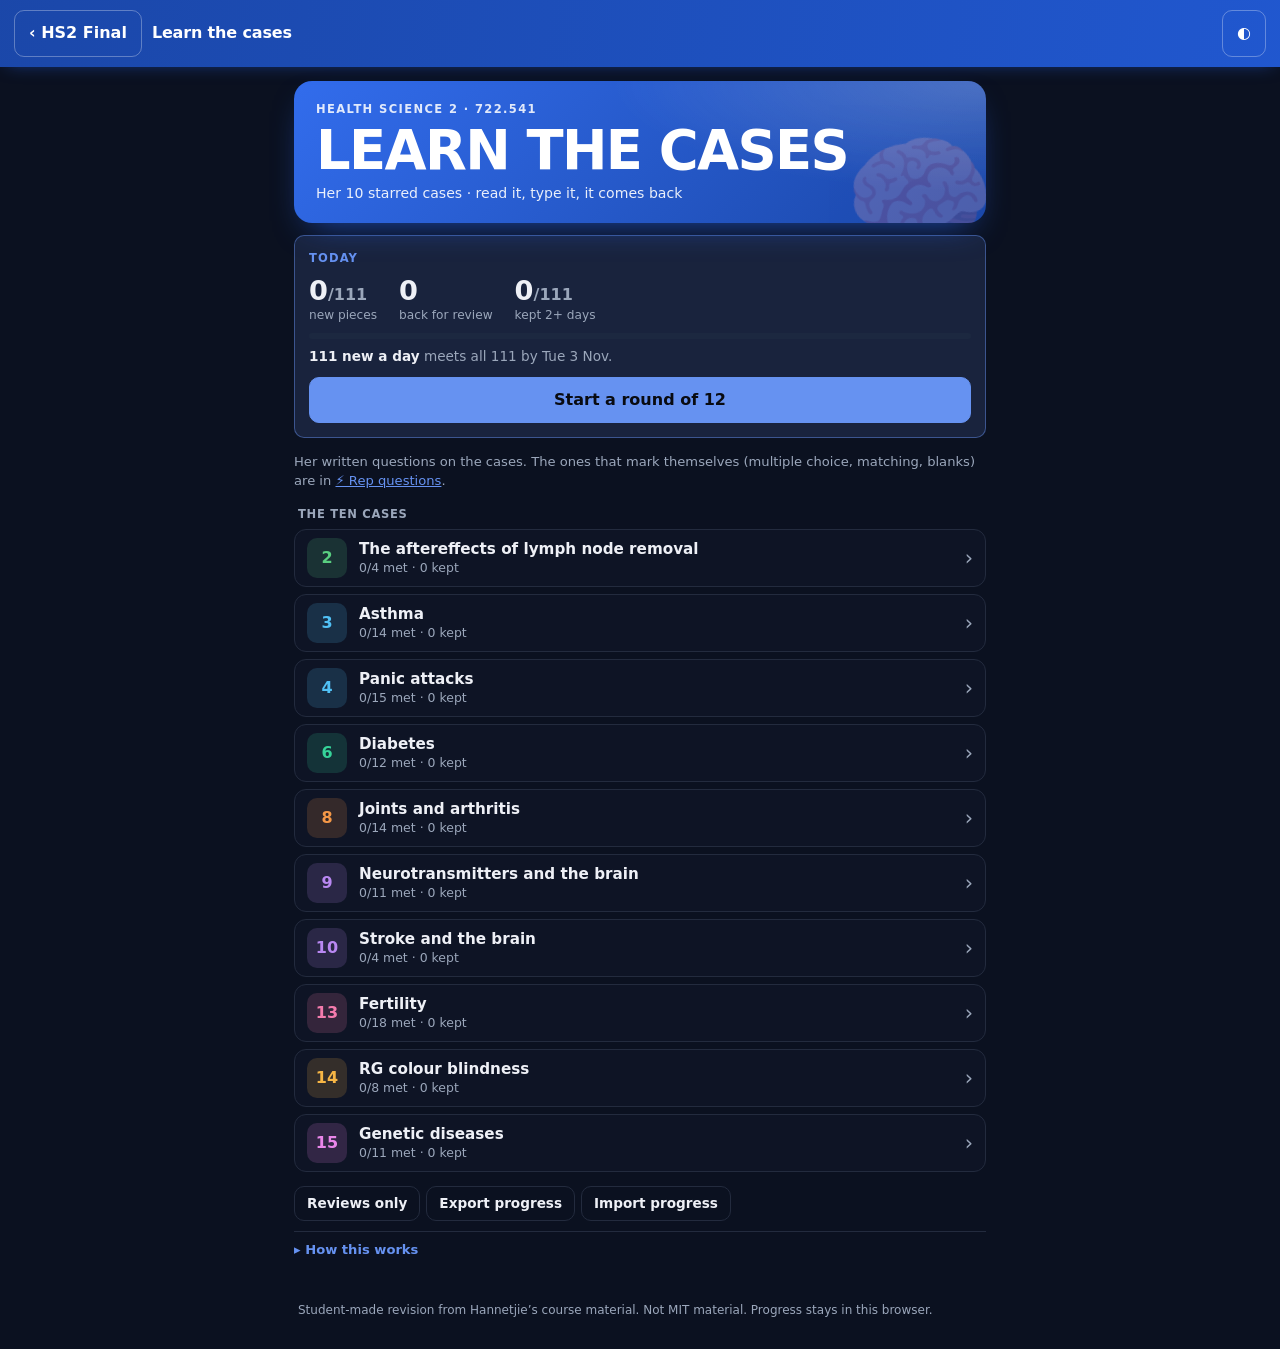
==== rep.html @ d281f3ee "HS2 Final: a Rep screen for the 81 case questions that mark themselves; mini mock culled; Learn is w" ====
<!doctype html>
<html lang="en-NZ"><head><meta charset="utf-8"><meta name="viewport" content="width=device-width,initial-scale=1"><meta name="robots" content="noindex,nofollow"><meta name="theme-color" content="#1e40af"><title>HS2 Final · Learn the cases</title>
<script>try{if(JSON.parse(localStorage.getItem('hs2f.theme'))==='light')document.documentElement.dataset.theme='light'}catch(e){}</script>
<link rel="stylesheet" href="rep.css?v=20261027c"></head>
<body>
<header>
  <a class="btn ghost back" href="./" title="Back to the HS2 Final Paper Sim">‹ HS2 Final</a>
  <h1>Learn the cases</h1>
  <span class="d" id="countdown"></span>
  <button class="btn ghost" id="themeBtn" title="theme">◐</button>
</header>
<main id="app"></main>
<footer>Student-made revision from Hannetjie’s course material. Not MIT material. Progress stays in this browser.</footer>
<script>window.REP_DATA = {"version":1,"cases":[{"id":"c2","title":"Exam case 2 · The aftereffects of lymph node removal","scope":"Say what the lymphatic system does (three jobs), how cancer reaches the axillary nodes and why they are checked, and why removing them swells the arm (lymphoedema — the drainage route is gone).","tip":"Short written answers of 2–3 marks each; her formative test turns the metastasis question into drop-downs.","held":[],"map":["Blood capillaries leave fluid in tissues. Lymph vessels return the excess to the blood.","Nodes filter lymph and bring immune cells together. Cancer cells may travel by this route.","Removing axillary nodes can interrupt drainage from the arm, causing lymphoedema."]},{"id":"c3","title":"Exam case 3 · Asthma","scope":"Name dyspnoea; say what narrows the airway in an attack and what that does to resistance and ventilation; how a reliever and a preventer work; the lungs’ defences and the muco-ciliary escalator (and what smoking does to it); the baroreflex that brings blood pressure back down afterwards; and her four lung micrographs — trachea, bronchus, bronchiole, alveoli — by lining, cartilage and smooth muscle.","tip":"Eight written questions from 1 to 4 marks; the baroreflex one is the longest. Her exam helpline adds “CASE STUDY LUNG HISTOLOGY FOR EXAM” under this case: expect her four micrographs, perhaps unlabelled.","held":[],"map":["Asthma narrows the airway through muscle contraction, swelling and mucus. Narrower airways resist airflow.","Cilia and mucus normally clear debris; smoking damages this clearance.","The case also asks about lung micrographs and the baroreceptor response to raised blood pressure."]},{"id":"c4","title":"Exam case 4 · Panic attacks","scope":"Bullet the steps of inhalation and exhalation, name the forced-breathing muscles, list what makes ventilation easier or harder, and run the bicarbonate buffer both ways: hyperventilation → CO2 down → pH up (respiratory alkalosis), and how breathing corrects a metabolic change — then fill her two acid–base tables (metabolic, respiratory) and say what they share.","tip":"Eleven written questions; the buffer equation is asked outright, and her two starred acid–base tables are one cell per line in her 2024 deck (slides 15–16). Her hook under them: CO2 and H+ are linked — whatever happens to one, happens to the other.","held":[],"map":["Muscles change chest volume. Volume changes pressure; air moves down the pressure gradient.","Ventilation removes CO₂. CO₂ and H⁺ move together; pH moves the opposite way.","A breathing problem can cause a pH change. A metabolic pH change can instead make breathing compensate."]},{"id":"c6","title":"Exam case 6 · Diabetes","scope":"Where insulin is made (beta cells, islets of Langerhans), the hormones that oppose it and where each comes from, the GLUT4 story at the cell, and insulin’s job in liver, muscle and fat — plus the yellow, unstarred part: what glucagon does, her day graph of glucose and insulin (basal vs bolus, never zero, lowest overnight), and what pancreatic fatigue leads to.","tip":"Six starred short written answers (1–4 marks); her formative test asks the liver / muscle / fat roles as drop-downs. Five more are unstarred but inside this yellow case, with her day graph: she says those can be asked too, depending on marks.","held":[],"map":["Insulin is the signal to take up and store glucose after a meal. Glucagon helps release glucose between meals.","The pancreas senses glucose. Insulin acts through receptors; GLUT4 insertion lets muscle and fat cells take up more glucose.","Use those relationships to explain the daily graph, fasting and diabetes."]},{"id":"c8","title":"Exam case 8 · Joints and arthritis","scope":"Name and give the function of every lettered joint structure, describe rheumatoid arthritis, name osteoarthritis and set the two side by side, and explain where cortisol comes from, what it does in stress, and why it helps Shannon — plus the yellow, unstarred part: why synovial joints matter, which type the hip, knee, shoulder and elbow are, what bursitis is, and what to tell Shannon.","tip":"A label-and-function table on her joint figure, then short written answers; her formative test asks the joint letters as drop-downs. Her 30 May 2024 session: “the diagrams in the case studies will be in the exam. I’m promising you” — this joint is “definitely in”, perhaps numbered 1, 2, 3 instead of lettered.","held":[],"map":["A synovial joint combines smooth cartilage, lubrication, a capsule and supporting ligaments.","Osteoarthritis involves degenerative joint changes. Rheumatoid arthritis is autoimmune inflammation.","Cortisol links the stress-response questions to suppression of inflammation in the arthritis questions."]},{"id":"c9","title":"Exam case 9 · Neurotransmitters and the brain","scope":"Define a neurotransmitter, say where dopamine is made, give calcium’s role, walk the steps of synaptic transmission from the action potential to re-uptake, and label every letter of her synapse figure — plus the unstarred levodopa question (the blood-brain barrier).","tip":"Short written answers; the step sequence is the long one, and her formative test asks the synapse figure as drop-downs. Her 2024 sessions: “you will get this specific drawing in the exam” (label it: pre/post by vesicles/receptors, Ca2+ and reuptake channels, exocytosis, diffusion); “you will probably be asked to place [the steps] in the right order”; and depth — “a superficial answer will just say neurotransmitters diffuse… you must give all seven steps”.","held":[],"map":["An electrical signal reaches the presynaptic terminal. Calcium entry triggers chemical transmitter release.","The transmitter crosses a gap and binds receptors on the next cell. The signal must then be cleared.","Match each step to the synapse picture, and connect dopamine loss to Parkinson’s treatment."]},{"id":"c10","title":"Exam case 10 · Stroke and the brain","scope":"Put a name and a function on every lettered area of her cerebrum figure, and say what damage there would change — plus the guided “where is it” answers for the cerebellum, pons, medulla and corpus callosum.","tip":"Her figure with letters; her formative test asks the areas as drop-downs and the four brain-part locations as fill-in-the-gaps. Her 31 May 2024 session (1:09:29–1:13:51): “you’ll get the same diagram in the exam, even ABCs on the same places”. Her hooks: the central sulcus divides the frontal lobe (in front, MOTOR) from the parietal lobe (behind, SENSORY); Broca’s area is motor (“the motor mouth”, producing speech), Wernicke’s is sensory (understanding it); G, vision, is in the occipital lobe. And “make a note of it”: two types of stroke — ischaemic (the majority, a blood clot, a lack of blood supply) and haemorrhagic (a burst vessel or aneurysm, the most serious).","held":[],"map":["A brain region has a job. Damage can impair that job.","Motor cortex sits in front of the central sulcus; somatosensory cortex sits behind it.","Learn the locations on her image, then retrieve the functions and the effects of damage."]},{"id":"c13","title":"Exam case 13 · Fertility","scope":"Explain the ovulation predictor kit (the LH surge), what happens at ovulation step by step, the fertile days on her graph, why the hormones rise and fall, and what pregnancy does to the graph, how progesterone contraception works, and her contraception table (how each method prevents pregnancy, and which one also stops STIs) — then the fertility-factor, sex-hormone and IVF questions she has not answered yet.","tip":"Her Fertility quiz turns this case into matching, true/false, a six-blank drop-down and MCQs; the exam may ask any of them written. Her 2024 session (17:28–24:13, 37:21): the cycle graph IS in the exam, but the labels may be taken away (phase, hormone and cycle names, letters instead) — know each curve by its shape: LH peaks just before ovulation, progesterone is low then peaks in the second half, and FSH goes with follicular and proliferative (“keep the F’s together”).","held":[],"map":["FSH helps follicles grow; LH triggers ovulation. Oestrogen and progesterone prepare and maintain the uterine lining.","Fertility depends on viable gametes, suitable timing and a route for them to meet.","Contraception interrupts the process. IVF helps fertilisation take place outside the body."]},{"id":"c14","title":"Exam case 14 · RG colour blindness","scope":"Rods vs cones (where, what for), RG colour blindness as faulty L and M cones, every relative’s genotype through Simon’s maternal grandfather and carrier mum, the X-linked recessive rules, and why he passes it to none of his sons but all his daughters.","tip":"Her exam revision deck asks it as MCQ (“X-linked recessive”) and fill-the-gaps (retina → photoreceptor → cone). Her 2024 session: the exam will NOT ask you to draw the pedigree, but may give the phenotypes and ask for each genotype as a fill-in (1:00:49).","held":[],"map":["Rods support dim-light vision; cones support colour and detailed vision.","For this X-linked recessive condition, a male has one X; a female has two. Track the affected allele.","Fathers give sons a Y and daughters an X. Mothers give an X to every child."]},{"id":"c15","title":"Exam case 15 · Genetic diseases","scope":"Cystic fibrosis = autosomal recessive (carriers, skips generations); Huntington’s = autosomal dominant on chromosome 4 (one copy is enough). Read both family pedigrees for every genotype and phenotype, and work out the chance each youngest member passes it on.","tip":"Pedigree charts with written genotypes, and a mode-of-inheritance table; her Module 3 help board names Huntington’s in these words.","held":[],"map":["First identify recessive or dominant inheritance. Then decide which genotype makes a person shaded.","CF: two recessive alleles are required. An unaffected person may still be a carrier.","Huntington’s: one dominant allele is enough in these pedigree exercises. Use family relationships to fill uncertain genotypes."]}],"questions":[{"id":"q6732f41a5b","quiz":"case-c2","sys":"lymph","mod":"cases","cmod":"m1","type":"essay","pts":3,"q":"What are the major functions of the lymphatic system, which the lymph is a part of?","imgs":[],"qh":"<p>What are the major functions of the lymphatic system, which the lymph is a part of?<\/p>","qt":"What are the major functions of the lymphatic system, which the lymph is a part of?","saq":{"steps":["Digestive: lacteals in the gut, into which dietary fat is absorbed to be taken for processing.","Immunological: the immune response — thymus (T cells mature), bone marrow (B cells mature, making antibodies), lymph nodes (where lymphocytes and other immune cells interact to create and coordinate an immune response; areas of high immune-cell activity).","Fluid balance: the drainage points of interstitial fluid — draining away excess tissue fluid for monitoring (any antigens are easily found) and returning it to the venous system."],"src":"Her answer · 2024 case-study model-answers deck, slides 3–5"},"scenario":"Exam case 2 · The aftereffects of lymph node removal — Aleki and Vicky visit their friend, Mary who had undergone a right mastectomy for cancer a fortnight ago. Mary mentioned the cancer had spread to the lymph nodes and that some axillary lymph nodes were also removed. She complained of swelling in the right arm after the surgery. Her friend, who is good with mirimiri and massage offers to help massage her arm, which helps to bring down the swelling.","caseId":"c2","short":{"id":"c:c2:what are the major","title":"Lymphatic system: three functions","hook":"DIGEST fat, DEFEND the body, DRAIN the tissues.","groups":[{"q":"Digestive","facts":[{"t":"**Digestive**: **lacteals** in the gut absorb **dietary fat**","of":[0]}]},{"q":"Immunological","facts":[{"t":"**Immunological**: the **immune response**","of":[1]},{"t":"**thymus** (**T cells** mature), **bone marrow** (**B cells** mature)","of":[1]},{"t":"**lymph nodes**: where immune cells meet and coordinate","of":[1]}]},{"q":"Fluid balance","facts":[{"t":"**Fluid balance**: drains **excess tissue fluid**","of":[2]},{"t":"and returns it to the **venous system**","of":[2]}]}]},"note":"Think of three linked jobs: collect fat from the gut, support immune defence, and return excess tissue fluid to the bloodstream. Name the structures as well as the jobs.","source":"Her answer · 2024 case-study model-answers deck, slides 3–5"},{"id":"q3a616933df","quiz":"case-c2","sys":"lymph","mod":"cases","cmod":"m1","type":"essay","pts":2,"q":"What is the role of the axillary lymph nodes in the spread of cancer? Explain.","imgs":[],"qh":"<p>What is the role of the axillary lymph nodes in the spread of cancer? Explain.<\/p>","qt":"What is the role of the axillary lymph nodes in the spread of cancer? Explain.","saq":{"steps":["Spread of cancer is metastasis: if a cancerous cell detaches from its origin (a tumour) and gets into the lymphatic system it can potentially reach any part of the body.","We check the axillary (armpit) nodes for cancer cells: the first node to be affected, closest to the breast, is the sentinel node — cancer cells there show the cancer has spread; none there gives some confidence it is limited to the breast."],"src":"Her answer · 2024 case-study model-answers deck, slide 6"},"scenario":"Exam case 2 · The aftereffects of lymph node removal — Aleki and Vicky visit their friend, Mary who had undergone a right mastectomy for cancer a fortnight ago. Mary mentioned the cancer had spread to the lymph nodes and that some axillary lymph nodes were also removed. She complained of swelling in the right arm after the surgery. Her friend, who is good with mirimiri and massage offers to help massage her arm, which helps to bring down the swelling.","caseId":"c2","short":{"id":"c:c2:what is the role","title":"Axillary nodes and cancer spread","hook":"Cancer escapes into the lymph; the SENTINEL node is checked first.","groups":[{"q":"How cancer spreads","facts":[{"t":"Spread of cancer = **metastasis**","of":[0]},{"t":"Cancer cells in the **lymphatic system** can reach **any part of the body**","of":[0]}]},{"q":"Why the axillary nodes matter","facts":[{"t":"The **axillary** (armpit) nodes are checked for **cancer cells**","of":[1]},{"t":"The first, closest to the breast, is the **sentinel node**","of":[1]},{"t":"Cancer there = it has **spread**; none = likely still in the breast","of":[1]}]}]},"note":"Breast lymph drains towards axillary nodes. Cancer cells can follow that drainage route, so examining nodes helps show whether cancer has spread. The sentinel node is the first draining node assessed.","source":"Her answer · 2024 case-study model-answers deck, slide 6"},{"id":"q9aee7ae3e9","quiz":"case-c2","sys":"lymph","mod":"cases","cmod":"m1","type":"essay","pts":2,"q":"Why did Mary develop swelling in the right arm after mastectomy? You will need to think about fluid dynamics, and what causes fluid to move into or still in the interstitial spaces (tissue space).","imgs":[],"qh":"<p>Why did Mary develop swelling in the right arm after mastectomy? You will need to think about fluid dynamics, and what causes fluid to move into or still in the interstitial spaces (tissue space).<\/p>","qt":"Why did Mary develop swelling in the right arm after mastectomy? You will need to think about fluid dynamics, and what causes fluid to move into or still in the interstitial spaces (tissue space).","saq":{"steps":["When the lymph nodes are removed, the fluid that normally drains from the arm through those nodes is blocked.","With nowhere for the remaining tissue fluid to go (normally it drains through the lymphatic vessels and returns to the venous system at the subclavian vein), the lymphatic vessels fill until they cannot drain the tissue fluid from the tissue — lymphoedema."],"src":"Her answer · 2024 case-study model-answers deck, slide 7"},"scenario":"Exam case 2 · The aftereffects of lymph node removal — Aleki and Vicky visit their friend, Mary who had undergone a right mastectomy for cancer a fortnight ago. Mary mentioned the cancer had spread to the lymph nodes and that some axillary lymph nodes were also removed. She complained of swelling in the right arm after the surgery. Her friend, who is good with mirimiri and massage offers to help massage her arm, which helps to bring down the swelling.","caseId":"c2","short":{"id":"c:c2:why did mary develop","title":"Mary's swollen arm","hook":"Nodes out → drain BLOCKED → fluid stays → LYMPHOEDEMA.","groups":[{"q":"Why the arm swells","facts":[{"t":"Removing the **lymph nodes**: the arm's drainage is **blocked**","of":[0]},{"t":"Normally tissue fluid drains back at the **subclavian vein**","of":[1]},{"t":"Now the **lymphatic vessels** fill and cannot drain the tissue","of":[1]},{"t":"The swelling is **lymphoedema**","of":[1]}]}]},"note":"Fluid continues to leave blood capillaries after surgery. If lymph drainage is damaged, that fluid cannot leave the arm adequately. The imbalance between inflow and drainage produces swelling.","source":"Her answer · 2024 case-study model-answers deck, slide 7"},{"id":"q6f4168df8a","quiz":"211092","sys":"cases","mod":"cases","pts":3,"q":"The role of the axillary lymph nodes in the spread of cancer is [ Select ] . The Spread of cancer is known as [a], so if cancerous cells detach themselves from their origin (for tumor for example), and get into the lymphatic system they could potentially get to any part of the body. Checking the armpit lymph nodes, since the breast drains to them, can give an indication of whether cancer has spread. If they have no cancer cells, it shows that the cancer is [ Select ] . The swelling in Mary's right arm after mastectomy is a sign that [ Select ] .","imgs":["HS2DATA-668c28e1b4368fa2.png"],"qh":"<ol><li>The role of the axillary lymph nodes in the spread of cancer is [[BLANK:0]].<\/li><\/ol> <p>The Spread of cancer is known as [a], so if cancerous cells detach themselves from their origin (for tumor for example), and get into the lymphatic system they could potentially get to any part of the body. Checking the armpit lymph nodes, since the breast drains to them, can give an indication of whether cancer has spread. If they have no cancer cells, it shows that the cancer is [[BLANK:1]].<\/p> <p>The swelling in Mary's right arm after mastectomy is a sign that [[BLANK:2]].<\/p> <p><strong> [[IMG:HS2DATA-668c28e1b4368fa2.png]]<\/strong><\/p>","qt":"The role of the axillary lymph nodes in the spread of cancer is ____. The Spread of cancer is known as [a], so if cancerous cells detach themselves from their origin (for tumor for example), and get into the lymphatic system they could potentially get to any part of the body. Checking the armpit lymph nodes, since the breast drains to them, can give an indication of whether cancer has spread. If they have no cancer cells, it shows that the cancer is ____. The swelling in Mary's right arm after mastectomy is a sign that ____.","type":"cloze","bk":"dd","blanks":[{"label":"Answer 1:","options":["epigenetic","epistasis","mutated","metastasis"],"correct":"metastasis","ctx":"…nodes in the spread of cancer is"},{"label":"Answer 2:","options":["limited to the breast","not as aggressive","aggressive"],"correct":"limited to the breast","ctx":"…cells, it shows that the cancer is"},{"label":"Answer 3:","options":["she is drinking too much fluid","the cancer has spread","more lymph than usual is spreading from the arm","the lymph drainage is hampered by the surgery"],"correct":"the lymph drainage is hampered by the surgery","ctx":"…arm after mastectomy is a sign that"}],"caseId":"c2","note":null,"source":"Case Study Formative Test · Modules 1–2"},{"id":"qfa09d306fc","quiz":"case-c3","sys":"resp","mod":"cases","cmod":"m1","type":"essay","pts":1,"q":"What term is used to describe difficulty breathing?","imgs":[],"qh":"<p>What term is used to describe difficulty breathing?<\/p>","qt":"What term is used to describe difficulty breathing?","saq":{"steps":["Dyspnoea — dys (bad, not good) + pnoea (breathing). Compare eupnoea (normal), tachypnoea (fast), apnoea (none), hyperventilation (hard and fast, changing blood CO₂)."],"src":"Her answer · 2024 case-study model-answers deck, slide 17"},"scenario":"Exam case 3 · Asthma — Ane has had severe asthma since they were young. During a particularly bad asthma attack, Ane is experiencing difficulty breathing, particularly on the out-breath. Ane’s asthma is often triggered by small particles of pollen that manage to make their way into their lungs despite the protective features designed to keep them out. Ane makes sure to have their Salbutamol inhaler, which helps to relieve the symptoms of their asthma attack.","caseId":"c3","short":{"id":"c:c3:what term is used","title":"Difficulty breathing: the term","hook":"DYS = bad, PNOEA = breathing.","groups":[{"q":"The term","facts":[{"t":"**Dyspnoea**: **dys** (bad) + **pnoea** (breathing)","of":[0]}]}]},"note":"Dyspnoea names the symptom of difficult or uncomfortable breathing. The word does not itself identify the cause.","source":"Her answer · 2024 case-study model-answers deck, slide 17"},{"id":"qa113555c77","quiz":"case-c3","sys":"resp","mod":"cases","cmod":"m1","type":"essay","pts":3,"q":"What is happening in Ane’s lungs to make breathing difficult?","imgs":[],"qh":"<p>What is happening in Ane’s lungs to make breathing difficult?<\/p>","qt":"What is happening in Ane’s lungs to make breathing difficult?","saq":{"steps":["Bronchoconstriction: the airway becomes constricted — the smooth muscle around it has contracted.","Inflammation: the wall of the airway is thick with swelling.","Increased mucus secretion as well — less room for air."],"src":"Her answer · 2024 case-study model-answers deck, slide 18"},"scenario":"Exam case 3 · Asthma — Ane has had severe asthma since they were young. During a particularly bad asthma attack, Ane is experiencing difficulty breathing, particularly on the out-breath. Ane’s asthma is often triggered by small particles of pollen that manage to make their way into their lungs despite the protective features designed to keep them out. Ane makes sure to have their Salbutamol inhaler, which helps to relieve the symptoms of their asthma attack.","caseId":"c3","short":{"id":"c:c3:what is happening in","title":"What asthma does to the airways","hook":"SQUEEZE, SWELL, SLIME.","groups":[{"q":"Three things narrow the airway","facts":[{"t":"**Bronchoconstriction**: the airway **smooth muscle** has **contracted**","of":[0]},{"t":"**Inflammation**: the airway wall is thick with **swelling**","of":[1]},{"t":"More **mucus** secretion: less room for air","of":[2]}]}]},"note":"Picture the airway opening getting smaller from three directions: muscle squeezes it, its wall swells, and mucus occupies the remaining space. All three reduce the space available for airflow.","source":"Her answer · 2024 case-study model-answers deck, slide 18"},{"id":"qf5924de181","quiz":"case-c3","sys":"resp","mod":"cases","cmod":"m1","type":"essay","pts":2,"q":"How is Ane’s ventilation and airway resistance impacted?","imgs":[],"qh":"<p>How is Ane’s ventilation and airway resistance impacted?<\/p>","qt":"How is Ane’s ventilation and airway resistance impacted?","saq":{"steps":["Airway resistance is high → harder to breathe (a greater pressure difference is required) → dyspnoea.","Accessory respiratory muscles are recruited — extra muscles for breathing, an \"increase in the work of breathing\"."],"src":"Her answer · 2024 case-study model-answers deck, slide 18"},"scenario":"Exam case 3 · Asthma — Ane has had severe asthma since they were young. During a particularly bad asthma attack, Ane is experiencing difficulty breathing, particularly on the out-breath. Ane’s asthma is often triggered by small particles of pollen that manage to make their way into their lungs despite the protective features designed to keep them out. Ane makes sure to have their Salbutamol inhaler, which helps to relieve the symptoms of their asthma attack.","caseId":"c3","short":{"id":"c:c3:how is ane s","title":"Ane's ventilation and resistance","hook":"Narrow pipes: HIGH resistance, HARDER work, EXTRA muscles.","groups":[{"q":"Airway resistance","facts":[{"t":"**Airway resistance** is **high** → **harder to breathe**","of":[0]},{"t":"It needs a **greater pressure difference** → **dyspnoea**","of":[0]}]},{"q":"Ventilation","facts":[{"t":"**Accessory respiratory muscles** are recruited","of":[1]},{"t":"An **increase in the work of breathing**","of":[1]}]}]},"note":"A narrower airway creates greater resistance. Moving air then takes more muscular effort, and ventilation can fall. Connect the structural narrowing to the functional effect.","source":"Her answer · 2024 case-study model-answers deck, slide 18"},{"id":"q0f73a5184b","quiz":"case-c3","sys":"resp","mod":"cases","cmod":"m1","type":"essay","pts":1,"q":"How does an inhaler help when Ane is having an asthma attack?","imgs":[],"qh":"<p>How does an inhaler help when Ane is having an asthma attack?<\/p>","qt":"How does an inhaler help when Ane is having an asthma attack?","saq":{"steps":["A reliever inhaler is a BRONCHODILATOR: it forces the airway smooth muscle to relax, which lets the airway widen and relieves the symptoms so you can breathe. (A preventer is a corticosteroid — anti-inflammatory.)"],"src":"Her answer · 2024 case-study model-answers deck, slide 18"},"scenario":"Exam case 3 · Asthma — Ane has had severe asthma since they were young. During a particularly bad asthma attack, Ane is experiencing difficulty breathing, particularly on the out-breath. Ane’s asthma is often triggered by small particles of pollen that manage to make their way into their lungs despite the protective features designed to keep them out. Ane makes sure to have their Salbutamol inhaler, which helps to relieve the symptoms of their asthma attack.","caseId":"c3","short":{"id":"c:c3:how does an inhaler","title":"How the reliever inhaler helps","hook":"The reliever RELAXES the airway; the preventer calms inflammation.","groups":[{"q":"The reliever","facts":[{"t":"A reliever is a **bronchodilator**","of":[0]},{"t":"The airway **smooth muscle** is forced to **relax**, so the airway widens","of":[0]},{"t":"(A preventer is a **corticosteroid**: **anti-inflammatory**)","of":[0]}]}]},"note":"Relaxing the smooth muscle widens the airway. This reduces resistance and makes airflow easier. Connect the medication’s action to the part of asthma it relieves.","source":"Her answer · 2024 case-study model-answers deck, slide 18"},{"id":"q37e28a925c","quiz":"case-c3","sys":"resp","mod":"cases","cmod":"m1","type":"essay","pts":3,"q":"How does the body usually keep dust and small particles out of the lungs? There are several mechanisms for this!","imgs":[],"qh":"<p>How does the body usually keep dust and small particles out of the lungs? There are several mechanisms for this!<\/p>","qt":"How does the body usually keep dust and small particles out of the lungs? There are several mechanisms for this!","saq":{"steps":["Mucus and cilia — the muco-ciliary escalator.","Nasal hairs — a filter that traps particles, which end up stuck in mucus.","The carina at the bottom of the trachea stimulates the cough reflex; the epiglottis keeps large objects out of the trachea (not effective against small particles)."],"src":"Her answer · 2024 case-study model-answers deck, slide 19"},"scenario":"Exam case 3 · Asthma — Ane has had severe asthma since they were young. During a particularly bad asthma attack, Ane is experiencing difficulty breathing, particularly on the out-breath. Ane’s asthma is often triggered by small particles of pollen that manage to make their way into their lungs despite the protective features designed to keep them out. Ane makes sure to have their Salbutamol inhaler, which helps to relieve the symptoms of their asthma attack.","caseId":"c3","short":{"id":"c:c3:how does the body","title":"Keeping dust out of the lungs","hook":"STICK and SWEEP, FILTER, COUGH.","groups":[{"q":"The defences","facts":[{"t":"**Mucus and cilia**: the **muco-ciliary escalator**","of":[0]},{"t":"**Nasal hairs** filter; particles stick in **mucus**","of":[1]},{"t":"The **carina** triggers the **cough reflex**","of":[2]},{"t":"The **epiglottis** keeps large objects out of the **trachea**","of":[2]}]}]},"note":"Different defences act at different levels: trap particles, move them out, expel them, or engulf them. Learn the named structures with the jobs in the answer below.","source":"Her answer · 2024 case-study model-answers deck, slide 19"},{"id":"q4d2b76c870","quiz":"case-c3","sys":"resp","mod":"cases","cmod":"m1","type":"essay","pts":2,"q":"The muco-cillary escalator is one of the mechanism. How does the muco-cillary escalator work?","imgs":[],"qh":"<p>The muco-cillary escalator is one of the mechanism. How does the muco-cillary escalator work?<\/p>","qt":"The muco-cillary escalator is one of the mechanism. How does the muco-cillary escalator work?","saq":{"steps":["Cilia — small hair-like structures lining the respiratory epithelium — beat to sweep mucus up and out of the airways.","Mucus is sticky: particles and dust get stuck in it and are trapped, then carried up on the cilia."],"src":"Her answer · 2024 case-study model-answers deck, slide 20"},"scenario":"Exam case 3 · Asthma — Ane has had severe asthma since they were young. During a particularly bad asthma attack, Ane is experiencing difficulty breathing, particularly on the out-breath. Ane’s asthma is often triggered by small particles of pollen that manage to make their way into their lungs despite the protective features designed to keep them out. Ane makes sure to have their Salbutamol inhaler, which helps to relieve the symptoms of their asthma attack.","caseId":"c3","short":{"id":"c:c3:the muco cillary escalator","title":"The muco-ciliary escalator","hook":"Mucus STICKS it, cilia SWEEP it up and out.","groups":[{"q":"How it works","facts":[{"t":"**Cilia** line the **respiratory epithelium**","of":[0]},{"t":"They **beat to sweep mucus up and out** of the airways","of":[0]},{"t":"**Mucus** is **sticky**: dust is **trapped** in it","of":[1]}]}]},"note":"Mucus traps inhaled particles. Cilia beat to move the mucus towards the throat, where it can be swallowed or expelled. Trapping and moving are two separate jobs.","source":"Her answer · 2024 case-study model-answers deck, slide 20"},{"id":"q799f22cca4","quiz":"case-c3","sys":"resp","mod":"cases","cmod":"m1","type":"essay","pts":2,"q":"Smoking damages this escalator – how would this impact a smoker?","imgs":[],"qh":"<p>Smoking damages this escalator – how would this impact a smoker?<\/p>","qt":"Smoking damages this escalator – how would this impact a smoker?","saq":{"steps":["The cilia are damaged, so mucus cannot be moved up and out of the lungs.","A smoker’s cough develops to replace the lost function of the cilia."],"src":"Her answer · 2024 case-study model-answers deck, slide 20"},"scenario":"Exam case 3 · Asthma — Ane has had severe asthma since they were young. During a particularly bad asthma attack, Ane is experiencing difficulty breathing, particularly on the out-breath. Ane’s asthma is often triggered by small particles of pollen that manage to make their way into their lungs despite the protective features designed to keep them out. Ane makes sure to have their Salbutamol inhaler, which helps to relieve the symptoms of their asthma attack.","caseId":"c3","short":{"id":"c:c3:smoking damages this escalator","title":"What smoking does to the escalator","hook":"Cilia DAMAGED → mucus STUCK → smoker's COUGH.","groups":[{"q":"The effect","facts":[{"t":"The **cilia are damaged**","of":[0]},{"t":"so **mucus** cannot be moved **up and out**","of":[0]},{"t":"A **smoker’s cough** develops to replace them","of":[1]}]}]},"note":"If the cilia are damaged, mucus is no longer moved effectively. Debris and microbes remain, so the protective clearing mechanism works poorly.","source":"Her answer · 2024 case-study model-answers deck, slide 20"},{"id":"q239ad865d2","quiz":"case-c3","sys":"resp","mod":"cases","cmod":"m1","type":"essay","pts":4,"q":"Ane’s blood pressure was high due to their fight or flight response. What process helps to return their blood pressure back to normal after their asthma attack? (Think the full process!)","imgs":[],"qh":"<p>Ane’s blood pressure was high due to their fight or flight response. What process helps to return their blood pressure back to normal after their asthma attack? (Think the full process!)<\/p>","qt":"Ane’s blood pressure was high due to their fight or flight response. What process helps to return their blood pressure back to normal after their asthma attack? (Think the full process!)","saq":{"steps":["The carotid and aortic baroreceptors — stretch receptors in the blood vessel walls — pick up that the blood pressure is high (the walls are very stretched).","They send the message to the medulla oblongata: its cardio-acceleratory, cardio-inhibitory and vasomotor centres.","The cardio-inhibitory centre is stimulated and the cardio-acceleratory centre is inhibited (you can’t brake and accelerate at once).","The message goes via the vagus nerve: the rate and force of the heartbeat drop, so the cardiac output drops.","The vasomotor centre brings about vasodilation: more space for the blood.","Together these bring the blood pressure back down to normal."],"src":"Her answer · her 29 May 2024 case-study session (same Canvas page, the Lymph node removal · Panic · Asthma · Diabetes video), 1:26:36–1:33:00 (until 5 Oct this answer was the tool’s, from her CVS 4 page)"},"scenario":"Exam case 3 · Asthma — Ane has had severe asthma since they were young. During a particularly bad asthma attack, Ane is experiencing difficulty breathing, particularly on the out-breath. Ane’s asthma is often triggered by small particles of pollen that manage to make their way into their lungs despite the protective features designed to keep them out. Ane makes sure to have their Salbutamol inhaler, which helps to relieve the symptoms of their asthma attack.","hl":"cvs-bp-control","caseId":"c3","short":{"id":"c:c3:ane s blood pressure","title":"Bringing Ane's blood pressure down","hook":"STRETCH → MEDULLA: brake ON, accelerator OFF → vagus slows → vessels WIDEN.","groups":[{"q":"Sense it","facts":[{"t":"**Carotid** and **aortic baroreceptors** (**stretch receptors**) pick up **high** pressure","of":[0]}]},{"q":"Tell the brain","facts":[{"t":"To the **medulla oblongata**: **cardio-acceleratory**, **cardio-inhibitory**, **vasomotor** centres","of":[1]}]},{"q":"Slow the heart","facts":[{"t":"**Cardio-inhibitory** **stimulated**; **cardio-acceleratory** **inhibited**","of":[2]},{"t":"Via the **vagus nerve**: **rate** and **force** drop, **cardiac output** drops","of":[3]}]},{"q":"Widen the vessels","facts":[{"t":"**Vasomotor centre**: **vasodilation**, more **space** for the blood","of":[4]}]},{"q":"Result","facts":[{"t":"Blood pressure back down to **normal**","of":[5]}]}]},"note":"This is negative feedback. Stretch receptors detect the rise, signals reach the brainstem, and autonomic output reduces heart activity and vascular resistance. Follow sensor → control centre → effectors → pressure falls.","source":"Her answer · her 29 May 2024 case-study session (same Canvas page, the Lymph node removal · Panic · Asthma · Diabetes video), 1:26:36–1:33:00 (until 5 Oct this answer was the tool’s, from her CVS 4 page)"},{"id":"q9d2af05550","quiz":"case-c3","sys":"resp","mod":"cases","cmod":"m1","type":"essay","pts":10,"q":"Her four lung micrographs, A to D (Case Study Workbook, case 3, “Images of different parts of the lungs”): name the part of the airway each one shows, and give its lining and whether cartilage and smooth muscle are present.","imgs":["wb26-lung4.png"],"qh":"<p>Her four lung micrographs, A to D (Case Study Workbook, case 3, “Images of different parts of the lungs”): name the part of the airway each one shows, and give its lining and whether cartilage and smooth muscle are present.<\/p>","qt":"Her four lung micrographs, A to D (Case Study Workbook, case 3, “Images of different parts of the lungs”): name the part of the airway each one shows, and give its lining and whether cartilage and smooth muscle are present.","saq":{"steps":["A — Trachea: lined with ciliated pseudostratified columnar epithelium.","Trachea: cartilage present; smooth muscles present.","B — Bronchus: lined with ciliated pseudostratified columnar epithelium (1).","Bronchus: smooth muscles present (2); cartilage present (3).","C — Bronchiole: lined with cuboidal epithelium.","Bronchiole: cartilage absent; smooth muscles present.","D — Alveoli: composed of mainly type 1 pneumocytes = squamous epithelium for gaseous exchange.","Alveoli: a smaller number of type 2 pneumocytes for surfactant production; macrophages to keep the alveoli clean.","Alveoli: no cartilage or muscles present.","The smooth muscles are relaxed by bronchodilators (the reliever); cortisol, daily (the preventer), reduces the inflammation."],"src":"Her answer · her Case Study Workbook 2026 S2, case 3 (the answers are in her own table under the four images), and her CASE STUDY LUNG HISTOLOGY FOR EXAM deck, slide 2, for the last line. The question wording and the A–D letters are the tool’s: the table is not starred, but her exam helpline links that deck under this case"},"scenario":"Exam case 3 · Asthma — Ane has had severe asthma since they were young. During a particularly bad asthma attack, Ane is experiencing difficulty breathing, particularly on the out-breath. Ane’s asthma is often triggered by small particles of pollen that manage to make their way into their lungs despite the protective features designed to keep them out. Ane makes sure to have their Salbutamol inhaler, which helps to relieve the symptoms of their asthma attack.","caseId":"c3","short":{"id":"c:c3:her four lung micrographs","title":"Four lung micrographs, A to D","hook":"Cartilage stops at the bronchiole; muscle stops at the alveoli.","groups":[{"q":"A · Trachea","facts":[{"t":"**Trachea**: **ciliated pseudostratified columnar** epithelium","of":[0]},{"t":"**Cartilage** present; **smooth muscles** present","of":[1]}]},{"q":"B · Bronchus","facts":[{"t":"**Bronchus**: **ciliated pseudostratified columnar** epithelium (1)","of":[2]},{"t":"**Smooth muscles** (2) and **cartilage** (3) present","of":[3]}]},{"q":"C · Bronchiole","facts":[{"t":"**Bronchiole**: **cuboidal** epithelium","of":[4]},{"t":"Cartilage **absent**; **smooth muscles** present","of":[5]}]},{"q":"D · Alveoli","facts":[{"t":"**Type 1 pneumocytes**: **squamous** epithelium for **gaseous exchange**","of":[6]},{"t":"**Type 2** for **surfactant**; **macrophages** keep them clean","of":[7]},{"t":"**No cartilage** or **muscles**","of":[8]}]},{"q":"The inhalers","facts":[{"t":"**Bronchodilators** relax the muscle (**reliever**); **cortisol** daily (**preventer**)","of":[9]}]}]},"note":"Move from the large conducting airways to tiny exchange surfaces. Support structures diminish along the route; alveoli need thin walls for diffusion. Use the actual pictures, not just the names in order.","source":"Her answer · her Case Study Workbook 2026 S2, case 3 (the answers are in her own table under the four images), and her CASE STUDY LUNG HISTOLOGY FOR EXAM deck, slide 2, for the last line. The question wording and the A–D letters are the tool’s: the table is not starred, but her exam helpline links that deck under this case"},{"id":"qa9d89d6a7d","quiz":"211092","sys":"cases","mod":"cases","pts":4,"q":"The term used to describe difficulty breathing is [ Select ] . The best answer would be: Ane’s breathing is made difficult because asthma makes the bronchi and bronchiole become obstructed by [ Select ] . An inhaler helps during an asthma attack because it makes the airways [ Select ] . One mechanism that the body uses to keep dust and small particles out of the lungs and formed by the pseudostratified columnar epithelium lining of the airways is the [ Select ] .","imgs":["HS2DATA-0e88b38bdc2cc23c.png"],"qh":"<p>[[IMG:HS2DATA-0e88b38bdc2cc23c.png]]<\/p> <ol><li>The term used to describe difficulty breathing is [[BLANK:0]].<\/li> <li>The best answer would be: Ane’s breathing is made difficult because asthma makes the bronchi and bronchiole become obstructed by [[BLANK:1]].<\/li> <li>An inhaler helps during an asthma attack because it makes the airways [[BLANK:2]].<\/li> <li>One mechanism that the body uses to keep dust and small particles out of the lungs and formed by the pseudostratified columnar epithelium lining of the airways is the [[BLANK:3]].<\/li><\/ol>","qt":"The term used to describe difficulty breathing is ____. The best answer would be: Ane’s breathing is made difficult because asthma makes the bronchi and bronchiole become obstructed by ____. An inhaler helps during an asthma attack because it makes the airways ____. One mechanism that the body uses to keep dust and small particles out of the lungs and formed by the pseudostratified columnar epithelium lining of the airways is the ____.","type":"cloze","bk":"dd","blanks":[{"label":"Answer 1:","options":["dyspnea","eupnoea","hyperventilation","hypoventilation"],"correct":"dyspnea","ctx":"…term used to describe difficulty breathing is"},{"label":"Answer 2:","options":["cartilage rings collapsing","the trachealis muscle contracting","excessive mucus prodction","swelling","swelling and mucus accumulation"],"correct":"swelling and mucus accumulation","ctx":"…the bronchi and bronchiole become obstructed by"},{"label":"Answer 3:","options":["constrict","dilate"],"correct":"dilate","ctx":"…asthma attack because it makes the airways"},{"label":"Answer 4:","options":["muco-ciliary escalator","hairs in the nostrils","sensitive carina","trachealis muscle"],"correct":"muco-ciliary escalator","ctx":"…epithelium lining of the airways is the"}],"caseId":"c3","note":null,"source":"Case Study Formative Test · Modules 1–2"},{"id":"qe2dfe3e07a","quiz":"case-c4","sys":"resp","mod":"cases","cmod":"m1","type":"essay","pts":4,"q":"Breathing, or the process of pulmonary ventilation is how you move air in and out of your lungs and requires a specific series of steps. Bullet point the steps involved in Manaia’s inhalation.","imgs":[],"qh":"<p>Breathing, or the process of pulmonary ventilation is how you move air in and out of your lungs and requires a specific series of steps. Bullet point the steps involved in Manaia’s inhalation.<\/p>","qt":"Breathing, or the process of pulmonary ventilation is how you move air in and out of your lungs and requires a specific series of steps. Bullet point the steps involved in Manaia’s inhalation.","saq":{"steps":["The diaphragm contracts (lowering its dome) and the external intercostal muscles contract (moving the ribs up and out).","This enlarges the thoracic cavity and reduces the pressure in the intrapleural cavity (Boyle’s law).","The intrapulmonary cavity enlarges — volume increases — lowering the intrapulmonary pressure.","Air flows in from the atmosphere, from high pressure to low."],"src":"Her answer · 2024 case-study model-answers deck, slide 10"},"scenario":"Exam case 4 · Panic attacks — Manaia lives with an anxiety disorder, which sometimes manifests in panic attacks that impact on her breathing. Manaia describes her panic attack as a time when she breathes really really hard and fast and cannot control her breathing at all. You know that there is a link between breathing and the pH of your blood because the respiratory system is one of the buffer systems of the body. You know that during a prolonged panic attack, Manaia might be at risk of what is called respiratory alkalosis, but you’ll need to remember why this is.","hl":"resp-ventilation","caseId":"c4","short":{"id":"c:c4:breathing or the process","title":"Inhalation, step by step","hook":"CONTRACT → BIGGER → LOWER pressure → air IN.","groups":[{"q":"The steps","facts":[{"t":"The **diaphragm contracts** (its dome lowers)","of":[0]},{"t":"The **external intercostal muscles contract**: ribs up and out","of":[0]},{"t":"The **thoracic cavity** enlarges; **intrapleural** pressure falls (**Boyle’s law**)","of":[1]},{"t":"**Intrapulmonary** volume increases, so its pressure falls","of":[2]},{"t":"Air flows in, **from high pressure to low**","of":[3]}]}]},"note":"The breathing muscles enlarge the chest. The lungs expand with it, pressure inside the lungs falls below atmospheric pressure, and air flows in. Air follows pressure; muscles do not directly pull air molecules.","source":"Her answer · 2024 case-study model-answers deck, slide 10"},{"id":"q3e837d2c7e","quiz":"case-c4","sys":"resp","mod":"cases","cmod":"m1","type":"essay","pts":4,"q":"Bullet point the steps involved in Manaia’s exhalation.","imgs":[],"qh":"<p>Bullet point the steps involved in Manaia’s exhalation.<\/p>","qt":"Bullet point the steps involved in Manaia’s exhalation.","saq":{"steps":["The diaphragm relaxes (its dome rises) and the external intercostals relax (ribs move down and in).","The elastic lungs recoil passively, reducing the intrapulmonary volume.","Intrapulmonary pressure rises (Boyle’s law).","Air flows out of the lungs, from the higher intrapulmonary pressure to the lower atmospheric pressure."],"src":"Her answer · 2024 case-study model-answers deck, slide 11"},"scenario":"Exam case 4 · Panic attacks — Manaia lives with an anxiety disorder, which sometimes manifests in panic attacks that impact on her breathing. Manaia describes her panic attack as a time when she breathes really really hard and fast and cannot control her breathing at all. You know that there is a link between breathing and the pH of your blood because the respiratory system is one of the buffer systems of the body. You know that during a prolonged panic attack, Manaia might be at risk of what is called respiratory alkalosis, but you’ll need to remember why this is.","hl":"resp-ventilation","caseId":"c4","short":{"id":"c:c4:bullet point the steps","title":"Exhalation, step by step","hook":"RELAX → RECOIL → HIGHER pressure → air OUT.","groups":[{"q":"The steps","facts":[{"t":"The **diaphragm relaxes** (its dome rises)","of":[0]},{"t":"The **external intercostals relax**: ribs down and in","of":[0]},{"t":"The elastic lungs **recoil passively**","of":[1]},{"t":"**Intrapulmonary pressure rises** (**Boyle’s law**)","of":[2]},{"t":"Air flows out to the lower **atmospheric pressure**","of":[3]}]}]},"note":"During quiet expiration the muscles relax and elastic lung tissue recoils. Lung volume falls, pressure rises above atmospheric pressure, and air flows out. Forced expiration recruits additional muscles.","source":"Her answer · 2024 case-study model-answers deck, slide 11"},{"id":"q7694a8a77a","quiz":"case-c4","sys":"resp","mod":"cases","cmod":"m1","type":"essay","pts":2,"q":"Manaia feels tired after a panic attack because forced breathing requires more muscular effort. Which muscles are used in forced breathing? Be specific!","imgs":[],"qh":"<p>Manaia feels tired after a panic attack because forced breathing requires more muscular effort. Which muscles are used in forced breathing? Be specific!<\/p>","qt":"Manaia feels tired after a panic attack because forced breathing requires more muscular effort. Which muscles are used in forced breathing? Be specific!","saq":{"steps":["Breathing in: diaphragm and external intercostals contract; when forced, also the neck muscles — sternocleidomastoid and scalenes.","Breathing out: diaphragm and external intercostals relax; when forced, the abdominal muscles and the internal intercostals contract."],"src":"Her answer · 2024 case-study model-answers deck, slide 12"},"scenario":"Exam case 4 · Panic attacks — Manaia lives with an anxiety disorder, which sometimes manifests in panic attacks that impact on her breathing. Manaia describes her panic attack as a time when she breathes really really hard and fast and cannot control her breathing at all. You know that there is a link between breathing and the pH of your blood because the respiratory system is one of the buffer systems of the body. You know that during a prolonged panic attack, Manaia might be at risk of what is called respiratory alkalosis, but you’ll need to remember why this is.","hl":"resp-ventilation","caseId":"c4","short":{"id":"c:c4:manaia feels tired after","title":"The muscles of forced breathing","hook":"IN: the neck lifts. OUT: the abs and internal intercostals squeeze.","groups":[{"q":"Breathing in","facts":[{"t":"At rest: **diaphragm** and **external intercostals** contract","of":[0]},{"t":"Forced: also **sternocleidomastoid** and **scalenes** (neck)","of":[0]}]},{"q":"Breathing out","facts":[{"t":"Forced: the **abdominal muscles** and **internal intercostals** contract","of":[1]}]}]},"note":"Quiet inspiration already uses the diaphragm and external intercostals. Forced inspiration adds neck muscles; forced expiration uses abdominal muscles and internal intercostals.","source":"Her answer · 2024 case-study model-answers deck, slide 12"},{"id":"q6f24781585","quiz":"case-c4","sys":"resp","mod":"cases","cmod":"m1","type":"essay","pts":3,"q":"What are some of the factors that influence your pulmonary ventilation (make it easier or harder) and how do they do this?","imgs":[],"qh":"<p>What are some of the factors that influence your pulmonary ventilation (make it easier or harder) and how do they do this?<\/p>","qt":"What are some of the factors that influence your pulmonary ventilation (make it easier or harder) and how do they do this?","saq":{"steps":["Airway obstruction by fluid, mucus and/or swelling (COPD, asthma) narrows the airways, raising resistance to airflow and the muscular effort needed to inhale and exhale.","Lung compliance — the ease with which the lungs expand — which scar tissue reduces; thoracic-cage abnormalities (rib-cage flexibility, diaphragm problems); alveolar problems — lack of surfactant so alveoli do not expand, or fluid build-up.","Interference with the negative intrapleural pressure that couples the lungs to the thoracic wall: air in the pleural cavity (pneumothorax) leads to collapse of the lung (atelectasis)."],"src":"Her answer · 2024 case-study model-answers deck, slide 12"},"scenario":"Exam case 4 · Panic attacks — Manaia lives with an anxiety disorder, which sometimes manifests in panic attacks that impact on her breathing. Manaia describes her panic attack as a time when she breathes really really hard and fast and cannot control her breathing at all. You know that there is a link between breathing and the pH of your blood because the respiratory system is one of the buffer systems of the body. You know that during a prolonged panic attack, Manaia might be at risk of what is called respiratory alkalosis, but you’ll need to remember why this is.","hl":"resp-ventilation","caseId":"c4","short":{"id":"c:c4:what are some of","title":"What makes ventilation harder","hook":"BLOCKED airways, STIFF lungs, a LOST pleural seal.","groups":[{"q":"Blocked airways","facts":[{"t":"**Airway obstruction**: fluid, mucus, swelling (**COPD**, **asthma**)","of":[0]},{"t":"raises **resistance** and the muscular effort needed","of":[0]}]},{"q":"Stiff lungs","facts":[{"t":"Less **lung compliance**: **scar tissue**, rib cage or diaphragm problems","of":[1]},{"t":"No **surfactant**, or fluid in the **alveoli**","of":[1]}]},{"q":"The pleural seal","facts":[{"t":"Air in the pleural cavity (**pneumothorax**) collapses the lung (**atelectasis**)","of":[2]}]}]},"note":"Separate three problems: narrow airways resist flow, stiff lungs resist expansion, and loss of the pleural pressure relationship can collapse a lung. Each makes a different part of breathing fail.","source":"Her answer · 2024 case-study model-answers deck, slide 12"},{"id":"q6dab37e921","quiz":"case-c4","sys":"resp","mod":"cases","cmod":"m1","type":"essay","pts":1,"q":"What is normal blood pH?","imgs":[],"qh":"<p>What is normal blood pH?<\/p>","qt":"What is normal blood pH?","saq":{"steps":["7.35–7.45 (average 7.4). Below 7.35 = acidotic; above 7.45 = alkalotic."],"src":"Her answer · 2024 case-study model-answers deck, slide 13"},"scenario":"Exam case 4 · Panic attacks — Manaia lives with an anxiety disorder, which sometimes manifests in panic attacks that impact on her breathing. Manaia describes her panic attack as a time when she breathes really really hard and fast and cannot control her breathing at all. You know that there is a link between breathing and the pH of your blood because the respiratory system is one of the buffer systems of the body. You know that during a prolonged panic attack, Manaia might be at risk of what is called respiratory alkalosis, but you’ll need to remember why this is.","caseId":"c4","short":{"id":"c:c4:what is normal blood","title":"Normal blood pH","hook":"7.35 to 7.45: below is acid, above is alkaline.","groups":[{"q":"The range","facts":[{"t":"**7.35–7.45** (average **7.4**)","of":[0]},{"t":"Below 7.35 = **acidotic**; above 7.45 = **alkalotic**","of":[0]}]}]},"note":"The normal range is narrow: 7.35–7.45. Increasing hydrogen ions lowers pH. Decreasing hydrogen ions raises pH. Learn the two boundaries as well as the direction.","source":"Her answer · 2024 case-study model-answers deck, slide 13"},{"id":"q483ab46348","quiz":"case-c4","sys":"resp","mod":"cases","cmod":"m1","type":"essay","pts":1,"q":"Draw the chemical equation (in words or chemical formula) for the bicarbonate buffer system in the blood","imgs":[],"qh":"<p>Draw the chemical equation (in words or chemical formula) for the bicarbonate buffer system in the blood<\/p>","qt":"Draw the chemical equation (in words or chemical formula) for the bicarbonate buffer system in the blood","saq":{"steps":["CO₂ + H₂O ⇌ H₂CO₃ ⇌ H⁺ + HCO₃⁻ — carbon dioxide + water ⇌ carbonic acid ⇌ hydrogen ions + bicarbonate ions."],"src":"Her answer · 2024 case-study model-answers deck, slide 13"},"scenario":"Exam case 4 · Panic attacks — Manaia lives with an anxiety disorder, which sometimes manifests in panic attacks that impact on her breathing. Manaia describes her panic attack as a time when she breathes really really hard and fast and cannot control her breathing at all. You know that there is a link between breathing and the pH of your blood because the respiratory system is one of the buffer systems of the body. You know that during a prolonged panic attack, Manaia might be at risk of what is called respiratory alkalosis, but you’ll need to remember why this is.","hl":"resp-co2-transport","caseId":"c4","short":{"id":"c:c4:draw the chemical equation","title":"The bicarbonate buffer equation","hook":"CO₂ + water ⇌ carbonic acid ⇌ H⁺ + bicarbonate.","groups":[{"q":"The equation","facts":[{"t":"**CO₂ + H₂O ⇌ H₂CO₃ ⇌ H⁺ + HCO₃⁻**","of":[0]},{"t":"**carbon dioxide + water ⇌ carbonic acid ⇌ hydrogen ions + bicarbonate ions**","of":[0]}]}]},"note":"CO₂ and water form carbonic acid, which can dissociate into H⁺ and bicarbonate. Both reactions are reversible. This links breathing to acidity and allows the buffer to respond in either direction.","source":"Her answer · 2024 case-study model-answers deck, slide 13"},{"id":"q6673b8cccc","quiz":"case-c4","sys":"resp","mod":"cases","cmod":"m1","type":"essay","pts":3,"q":"How do changes in the respiratory rate and depth (like Manaia’s panic attack) affect the blood pH?","imgs":[],"qh":"<p>How do changes in the respiratory rate and depth (like Manaia’s panic attack) affect the blood pH?<\/p>","qt":"How do changes in the respiratory rate and depth (like Manaia’s panic attack) affect the blood pH?","saq":{"steps":["Changing the rate and depth of breathing changes the CO₂ level in the alveoli, and so the CO₂ level in the blood.","Blood CO₂ directly drives the bicarbonate buffer equation, so the same change happens to the H⁺ level — and a change in H⁺ is a change in pH.","Manaia’s hyperventilation blows off CO₂ → the buffer uses up H⁺ and bicarbonate to replace it → H⁺ falls → pH rises: respiratory alkalosis. (Hypoventilation, e.g. head trauma, does the opposite: CO₂ up, H⁺ up, pH down — respiratory acidosis.)"],"src":"Her answer · 2024 case-study model-answers deck, slides 14 and 16"},"scenario":"Exam case 4 · Panic attacks — Manaia lives with an anxiety disorder, which sometimes manifests in panic attacks that impact on her breathing. Manaia describes her panic attack as a time when she breathes really really hard and fast and cannot control her breathing at all. You know that there is a link between breathing and the pH of your blood because the respiratory system is one of the buffer systems of the body. You know that during a prolonged panic attack, Manaia might be at risk of what is called respiratory alkalosis, but you’ll need to remember why this is.","caseId":"c4","short":{"id":"c:c4:how do changes in","title":"Breathing rate and blood pH","hook":"Blow off CO₂ → H⁺ FALLS → pH RISES: alkalosis.","groups":[{"q":"The link","facts":[{"t":"Rate and depth change the **CO₂** in the **alveoli** and the **blood**","of":[0]},{"t":"**Blood CO₂** drives the **bicarbonate buffer**","of":[1]},{"t":"so **H⁺** changes with it, and so does **pH**","of":[1]}]},{"q":"Manaia","facts":[{"t":"**Hyperventilation** blows off CO₂ → **H⁺ falls** → **pH rises**","of":[2]},{"t":"This is **respiratory alkalosis**","of":[2]},{"t":"(**Hypoventilation**: CO₂ up, H⁺ up → **respiratory acidosis**)","of":[2]}]}]},"note":"Hyperventilation removes more CO₂ than the body produces. H⁺ falls and pH rises: respiratory alkalosis. Hypoventilation retains CO₂; H⁺ rises and pH falls. Name what started the disturbance.","source":"Her answer · 2024 case-study model-answers deck, slides 14 and 16"},{"id":"qa617be9cdf","quiz":"case-c4","sys":"resp","mod":"cases","cmod":"m1","type":"essay","pts":2,"q":"How does the respiratory system respond when something causes the blood pH to change? (This is back to BN1 when you talked about ketoacidosis!)","imgs":[],"qh":"<p>How does the respiratory system respond when something causes the blood pH to change? (This is back to BN1 when you talked about ketoacidosis!)<\/p>","qt":"How does the respiratory system respond when something causes the blood pH to change? (This is back to BN1 when you talked about ketoacidosis!)","saq":{"steps":["Metabolic acidosis (H⁺ up): the body responds with hyperventilation — H⁺ is converted into CO₂ and water and the extra CO₂ is breathed off, so the breathing rate increases.","Metabolic alkalosis (H⁺ down): the body responds with hypoventilation — CO₂ is kept in the body and turned into H⁺ and bicarbonate to replace the lost H⁺, so the breathing rate decreases. The same buffer system works both ways: whatever happens to CO₂ happens to H⁺."],"src":"Her answer · 2024 case-study model-answers deck, slides 14–15"},"scenario":"Exam case 4 · Panic attacks — Manaia lives with an anxiety disorder, which sometimes manifests in panic attacks that impact on her breathing. Manaia describes her panic attack as a time when she breathes really really hard and fast and cannot control her breathing at all. You know that there is a link between breathing and the pH of your blood because the respiratory system is one of the buffer systems of the body. You know that during a prolonged panic attack, Manaia might be at risk of what is called respiratory alkalosis, but you’ll need to remember why this is.","caseId":"c4","short":{"id":"c:c4:how does the respiratory","title":"How breathing corrects blood pH","hook":"Too ACID → breathe FASTER. Too ALKALINE → breathe SLOWER.","groups":[{"q":"Metabolic acidosis","facts":[{"t":"**Metabolic acidosis** (**H⁺ up**): **hyperventilation**","of":[0]},{"t":"H⁺ becomes CO₂ and water; the extra **CO₂** is **breathed off**","of":[0]}]},{"q":"Metabolic alkalosis","facts":[{"t":"**Metabolic alkalosis** (**H⁺ down**): **hypoventilation**","of":[1]},{"t":"CO₂ is **kept** and turned back into H⁺ and bicarbonate","of":[1]}]}]},"note":"Here the initial problem is metabolic. Increased ventilation removes CO₂ and helps reduce H⁺ in metabolic acidosis. Reduced ventilation retains CO₂ and helps raise H⁺ in metabolic alkalosis.","source":"Her answer · 2024 case-study model-answers deck, slides 14–15"},{"id":"qfff5e616d1","quiz":"case-c4","sys":"resp","mod":"cases","cmod":"m1","type":"essay","pts":6,"q":"Complete the table for metabolic acid/base imbalance: How has blood pH changed? How has H+ levels in the blood changed? How does the bicarbonate buffer system respond? What ultimately happens to CO2 levels in the blood? How does breathing rate change as a result?","imgs":[],"qh":"<p>Complete the table for metabolic acid/base imbalance: How has blood pH changed? How has H+ levels in the blood changed? How does the bicarbonate buffer system respond? What ultimately happens to CO2 levels in the blood? How does breathing rate change as a result?<\/p>","qt":"Complete the table for metabolic acid/base imbalance: How has blood pH changed? How has H+ levels in the blood changed? How does the bicarbonate buffer system respond? What ultimately happens to CO2 levels in the blood? How does breathing rate change as a result?","saq":{"steps":["Acidosis: H⁺ levels in the blood have increased.","The bicarbonate buffer gets rid of H⁺ by converting it into CO₂ and water, so CO₂ levels in the blood increase.","Breathing rate increases (get rid of that CO₂).","Alkalosis: H⁺ levels in the blood have decreased.","The buffer replaces the lost H⁺ by turning CO₂ and water into H⁺ and bicarbonate, so CO₂ levels in the blood decrease.","Breathing rate decreases (keep that CO₂ in your body)."],"src":"Her answer · 2024 case-study model-answers deck (Lym Panic Asth Diab), slide 15 (her filled table, one row per line pair)"},"scenario":"Exam case 4 · Panic attacks — Manaia lives with an anxiety disorder, which sometimes manifests in panic attacks that impact on her breathing. Manaia describes her panic attack as a time when she breathes really really hard and fast and cannot control her breathing at all. You know that there is a link between breathing and the pH of your blood because the respiratory system is one of the buffer systems of the body. You know that during a prolonged panic attack, Manaia might be at risk of what is called respiratory alkalosis, but you’ll need to remember why this is.","caseId":"c4","short":{"id":"c:c4:complete the table for metabolic","title":"Her table: metabolic acid/base","hook":"ACID → the buffer MAKES CO₂ → breathe FASTER. Alkaline → the reverse.","groups":[{"q":"Acidosis","facts":[{"t":"**Acidosis**: **H⁺** has **increased**","of":[0]},{"t":"Buffer **gets rid of H⁺**: **converting** it into **CO₂** and **water**","of":[1]},{"t":"so **CO₂** levels in the blood **increase**","of":[1]},{"t":"**Breathing rate increases**: get rid of that CO₂","of":[2]}]},{"q":"Alkalosis","facts":[{"t":"**Alkalosis**: **H⁺** has **decreased**","of":[3]},{"t":"Buffer **replaces** the lost H⁺: **CO₂** and **water** → H⁺ and **bicarbonate**","of":[4]},{"t":"so **CO₂** levels in the blood **decrease**","of":[4]},{"t":"**Breathing rate decreases**: **keep** that CO₂ in","of":[5]}]}]},"note":"Start with the H⁺ disturbance, then follow the buffer and the breathing response. Acidosis requires removal of H⁺; alkalosis requires replacement of H⁺. Do not swap the initial problem with its compensation.","source":"Her answer · 2024 case-study model-answers deck (Lym Panic Asth Diab), slide 15 (her filled table, one row per line pair)"},{"id":"q3d809c3215","quiz":"case-c4","sys":"resp","mod":"cases","cmod":"m1","type":"essay","pts":6,"q":"Complete the table for respiratory acid/base imbalance: How has ventilation changed? (Hyper/hypo) How has that changed CO2 levels in the blood? How does the bicarbonate buffer system respond? What ultimately happens to H+ levels in the blood? How does blood pH change as a result?","imgs":[],"qh":"<p>Complete the table for respiratory acid/base imbalance: How has ventilation changed? (Hyper/hypo) How has that changed CO2 levels in the blood? How does the bicarbonate buffer system respond? What ultimately happens to H+ levels in the blood? How does blood pH change as a result?<\/p>","qt":"Complete the table for respiratory acid/base imbalance: How has ventilation changed? (Hyper/hypo) How has that changed CO2 levels in the blood? How does the bicarbonate buffer system respond? What ultimately happens to H+ levels in the blood? How does blood pH change as a result?","saq":{"steps":["Hyperventilation (Manaia): CO₂ levels in the blood decrease.","The bicarbonate buffer tries to replace the lost CO₂ by using up H⁺ and bicarbonate ions, so H⁺ levels decrease.","Blood pH increases: alkalotic / alkalosis.","Hypoventilation (head trauma): CO₂ levels in the blood increase.","The buffer gets rid of the excess CO₂ by combining it with water and converting it into H⁺ and bicarbonate, so H⁺ levels increase.","Blood pH decreases: acidotic / acidosis."],"src":"Her answer · 2024 case-study model-answers deck (Lym Panic Asth Diab), slide 16 (her filled table, one row per line pair)"},"scenario":"Exam case 4 · Panic attacks — Manaia lives with an anxiety disorder, which sometimes manifests in panic attacks that impact on her breathing. Manaia describes her panic attack as a time when she breathes really really hard and fast and cannot control her breathing at all. You know that there is a link between breathing and the pH of your blood because the respiratory system is one of the buffer systems of the body. You know that during a prolonged panic attack, Manaia might be at risk of what is called respiratory alkalosis, but you’ll need to remember why this is.","caseId":"c4","short":{"id":"c:c4:complete the table for respiratory","title":"Her table: respiratory acid/base","hook":"Breathing sets CO₂; H⁺ FOLLOWS CO₂; pH goes the OTHER way.","groups":[{"q":"Hyperventilation (Manaia)","facts":[{"t":"**Hyperventilation** (Manaia): **CO₂** levels **decrease**","of":[0]},{"t":"Buffer tries to **replace** the lost CO₂, **using up H⁺** and **bicarbonate**","of":[1]},{"t":"so **H⁺** levels **decrease**","of":[1]},{"t":"Blood **pH increases**: **alkalosis**","of":[2]}]},{"q":"Hypoventilation (head trauma)","facts":[{"t":"**Hypoventilation** (head trauma): **CO₂** levels **increase**","of":[3]},{"t":"Buffer gets rid of excess CO₂: **combining** it with **water**","of":[4]},{"t":"→ **H⁺** and **bicarbonate**, so **H⁺** levels **increase**","of":[4]},{"t":"Blood **pH decreases**: **acidosis**","of":[5]}]}]},"note":"Start with ventilation. Too much removes CO₂; too little retains it. H⁺ follows CO₂ while pH changes in the opposite direction. Fill each table row from that relationship.","source":"Her answer · 2024 case-study model-answers deck (Lym Panic Asth Diab), slide 16 (her filled table, one row per line pair)"},{"id":"q22116bfbd5","quiz":"case-c4","sys":"resp","mod":"cases","cmod":"m1","type":"essay","pts":2,"q":"Compare the tables you completed above – what do you notice?","imgs":[],"qh":"<p>Compare the tables you completed above – what do you notice?<\/p>","qt":"Compare the tables you completed above – what do you notice?","saq":{"steps":["Very similar processes: the bicarbonate buffer system.","CO₂ and H⁺ are linked: whatever happens to one, happens to the other."],"src":"Her answer · 2024 case-study model-answers deck (Lym Panic Asth Diab), slide 15 (her line under the table) · not starred, but inside her yellow exam case (her exam announcement: “Exam case studies are marked in yellow and starred”; her helpline: an unstarred question can still be asked, depending on marks)"},"scenario":"Exam case 4 · Panic attacks — Manaia lives with an anxiety disorder, which sometimes manifests in panic attacks that impact on her breathing. Manaia describes her panic attack as a time when she breathes really really hard and fast and cannot control her breathing at all. You know that there is a link between breathing and the pH of your blood because the respiratory system is one of the buffer systems of the body. You know that during a prolonged panic attack, Manaia might be at risk of what is called respiratory alkalosis, but you’ll need to remember why this is.","caseId":"c4","short":{"id":"c:c4:compare the tables you","title":"What the two tables share","hook":"CO₂ and H⁺ move TOGETHER.","groups":[{"q":"What you notice","facts":[{"t":"**Very similar processes**: the **bicarbonate buffer system**","of":[0]},{"t":"**CO₂** and **H⁺** are **linked**: whatever happens to **one** happens to the **other**","of":[1]}]}]},"note":"Both tables use the same reversible buffer relationship. What differs is the starting disturbance: breathing in the respiratory table, or a metabolic acid/base change in the metabolic table.","source":"Her answer · 2024 case-study model-answers deck (Lym Panic Asth Diab), slide 15 (her line under the table) · not starred, but inside her yellow exam case (her exam announcement: “Exam case studies are marked in yellow and starred”; her helpline: an unstarred question can still be asked, depending on marks)"},{"id":"q7c2ef5ce3b","quiz":"case-c6","sys":"endo","mod":"cases","cmod":"m2","type":"essay","pts":2,"q":"Where in the body, SPECIFICALLY, is insulin made?","imgs":[],"qh":"<p>Where in the body, SPECIFICALLY, is insulin made?<\/p>","qt":"Where in the body, SPECIFICALLY, is insulin made?","saq":{"steps":["The endocrine pancreas — in the islets of Langerhans.","Beta cells in the islets make INSULIN, which decreases blood sugar levels (after a meal it stimulates the body to store excess glucose). Alpha cells make glucagon — both have A’s."],"src":"Her answer · 2024 case-study model-answers deck (Lym Panic Asth Diab), slide 24"},"scenario":"Exam case 6 · Diabetes — Larry has been recently diagnosed with Type 2 diabetes mellitus, an endocrine disorder, after what appears to be many years of uncontrolled hyperglycaemia. He must measure his blood sugar every as he works with his diabetes nurse to bring it under control, and he will also need to have insulin injections and other medications to help his blood glucose regulation. Larry is a little overwhelmed, and isn’t sure of what this insulin is for. As his nurse, you need a robust understanding of what insulin does in the body. Diabetes mellitus is a disease that involves the dysfunction of insulin and glucose regulation. There are two types, type 1 where the body fails to make insulin, and type 2 where the body is unable to respond to insulin when it is secreted.","caseId":"c6","short":{"id":"c:c6:where in the body","title":"Where insulin is made","hook":"Pancreas → islets → BETA cells make insulin (glucAgon = Alpha).","groups":[{"q":"Where","facts":[{"t":"The **endocrine pancreas**","of":[0]},{"t":"in the **islets of Langerhans**","of":[0]}]},{"q":"Which cells","facts":[{"t":"**Beta cells** make **insulin**, which **decreases blood sugar**","of":[1]},{"t":"(**Alpha cells** make **glucagon**)","of":[1]}]}]},"note":"“Pancreas” alone is incomplete. Zoom in: pancreas → pancreatic islets (islets of Langerhans) → beta cells. Contrast beta-cell insulin with alpha-cell glucagon.","source":"Her answer · 2024 case-study model-answers deck (Lym Panic Asth Diab), slide 24"},{"id":"qcb61f37c64","quiz":"case-c6","sys":"endo","mod":"cases","cmod":"m2","type":"essay","pts":3,"q":"What hormone (or hormones!) acts in opposition to insulin, and where is it/they made?","imgs":[],"qh":"<p>What hormone (or hormones!) acts in opposition to insulin, and where is it/they made?<\/p>","qt":"What hormone (or hormones!) acts in opposition to insulin, and where is it/they made?","saq":{"steps":["Glucagon — the pancreatic hormone (alpha cells) that increases blood glucose levels.","Adrenaline/epinephrine (adrenal medulla) and cortisol (adrenal cortex) — both mediate the stress response (fight or flight, long-term stress), when the body needs ready access to glucose.","Growth hormone (anterior pituitary) and thyroid hormones — associated with metabolism; changes in them can increase blood sugar."],"src":"Her answer · 2024 case-study model-answers deck (Lym Panic Asth Diab), slide 25"},"scenario":"Exam case 6 · Diabetes — Larry has been recently diagnosed with Type 2 diabetes mellitus, an endocrine disorder, after what appears to be many years of uncontrolled hyperglycaemia. He must measure his blood sugar every as he works with his diabetes nurse to bring it under control, and he will also need to have insulin injections and other medications to help his blood glucose regulation. Larry is a little overwhelmed, and isn’t sure of what this insulin is for. As his nurse, you need a robust understanding of what insulin does in the body. Diabetes mellitus is a disease that involves the dysfunction of insulin and glucose regulation. There are two types, type 1 where the body fails to make insulin, and type 2 where the body is unable to respond to insulin when it is secreted.","caseId":"c6","short":{"id":"c:c6:what hormone or hormones","title":"Hormones that raise blood sugar","hook":"GLUCAGON, the stress pair (ADRENALINE, CORTISOL), then GROWTH and THYROID.","groups":[{"q":"The hormones and where they are made","facts":[{"t":"**Glucagon**: the pancreas **alpha cells**","of":[0]},{"t":"**Adrenaline** (**adrenal medulla**) and **cortisol** (**adrenal cortex**)","of":[1]},{"t":"both mediate the **stress response**, which needs ready glucose","of":[1]},{"t":"**Growth hormone** (**anterior pituitary**) and **thyroid hormones**","of":[2]}]}]},"note":"These hormones oppose a fall in available blood glucose. Pair each hormone with its source; do not learn two unrelated lists.","source":"Her answer · 2024 case-study model-answers deck (Lym Panic Asth Diab), slide 25"},{"id":"qf5747c02f3","quiz":"case-c6","sys":"endo","mod":"cases","cmod":"m2","type":"essay","pts":4,"q":"Explain what insulin does at a cellular level (you’ll need to think about how it travels in the body, what it binds to, and what happens).","imgs":[],"qh":"<p>Explain what insulin does at a cellular level (you’ll need to think about how it travels in the body, what it binds to, and what happens).<\/p>","qt":"Explain what insulin does at a cellular level (you’ll need to think about how it travels in the body, what it binds to, and what happens).","saq":{"steps":["Insulin travels through the body in the blood.","It binds to insulin receptors on the surface of insulin-sensitive cells.","Once bound, a cascade of events inside the cell moves the GLUT4 transporter from inside the cell into the cell membrane.","In the membrane GLUT4 is a transport protein that lets glucose move into the cell, down its concentration gradient, by facilitated diffusion."],"src":"Her answer · 2024 case-study model-answers deck (Lym Panic Asth Diab), slides 28–29"},"scenario":"Exam case 6 · Diabetes — Larry has been recently diagnosed with Type 2 diabetes mellitus, an endocrine disorder, after what appears to be many years of uncontrolled hyperglycaemia. He must measure his blood sugar every as he works with his diabetes nurse to bring it under control, and he will also need to have insulin injections and other medications to help his blood glucose regulation. Larry is a little overwhelmed, and isn’t sure of what this insulin is for. As his nurse, you need a robust understanding of what insulin does in the body. Diabetes mellitus is a disease that involves the dysfunction of insulin and glucose regulation. There are two types, type 1 where the body fails to make insulin, and type 2 where the body is unable to respond to insulin when it is secreted.","caseId":"c6","short":{"id":"c:c6:explain what insulin does","title":"What insulin does at a cell","hook":"TRAVEL, BIND, MOVE GLUT4, LET GLUCOSE IN.","groups":[{"q":"The steps","facts":[{"t":"Insulin travels in the **blood**","of":[0]},{"t":"It binds to **insulin receptors** on the cell surface","of":[1]},{"t":"A cascade moves **GLUT4** into the **cell membrane**","of":[2]},{"t":"GLUT4 lets **glucose** in, down its **concentration gradient**","of":[3]},{"t":"by **facilitated diffusion**","of":[3]}]}]},"note":"Insulin binds a membrane receptor. Intracellular signalling causes GLUT4 transporters to be inserted into the membrane of muscle and fat cells. Glucose then enters by facilitated diffusion down its concentration gradient.","source":"Her answer · 2024 case-study model-answers deck (Lym Panic Asth Diab), slides 28–29"},{"id":"q59b26e3655","quiz":"case-c6","sys":"endo","mod":"cases","cmod":"m2","type":"essay","pts":1,"q":"Insulin’s role in the liver is:","imgs":[],"qh":"<p>Insulin’s role in the liver is:<\/p>","qt":"Insulin’s role in the liver is:","saq":{"steps":["To stimulate the conversion of glucose to glycogen (the storage form of glucose) via glycogenesis — enzymes join the glucose molecules together into the larger glycogen polysaccharide."],"src":"Her answer · 2024 case-study model-answers deck (Lym Panic Asth Diab), slide 31"},"scenario":"Exam case 6 · Diabetes — Larry has been recently diagnosed with Type 2 diabetes mellitus, an endocrine disorder, after what appears to be many years of uncontrolled hyperglycaemia. He must measure his blood sugar every as he works with his diabetes nurse to bring it under control, and he will also need to have insulin injections and other medications to help his blood glucose regulation. Larry is a little overwhelmed, and isn’t sure of what this insulin is for. As his nurse, you need a robust understanding of what insulin does in the body. Diabetes mellitus is a disease that involves the dysfunction of insulin and glucose regulation. There are two types, type 1 where the body fails to make insulin, and type 2 where the body is unable to respond to insulin when it is secreted.","caseId":"c6","short":{"id":"c:c6:insulin s role in the liver","title":"Insulin in the liver","hook":"Liver and muscle STORE glucose as GLYCOGEN.","groups":[{"q":"Its role","facts":[{"t":"**Glucose** → **glycogen**, by **glycogenesis**","of":[0]}]}]},"note":"Insulin promotes storage of glucose as glycogen. That removes glucose from the circulating pool and stores it for later.","source":"Her answer · 2024 case-study model-answers deck (Lym Panic Asth Diab), slide 31"},{"id":"q3f9f8bc08e","quiz":"case-c6","sys":"endo","mod":"cases","cmod":"m2","type":"essay","pts":1,"q":"Insulin’s role in the muscles is:","imgs":[],"qh":"<p>Insulin’s role in the muscles is:<\/p>","qt":"Insulin’s role in the muscles is:","saq":{"steps":["To stimulate the conversion of glucose to glycogen (the storage form of glucose) via glycogenesis."],"src":"Her answer · 2024 case-study model-answers deck (Lym Panic Asth Diab), slide 31"},"scenario":"Exam case 6 · Diabetes — Larry has been recently diagnosed with Type 2 diabetes mellitus, an endocrine disorder, after what appears to be many years of uncontrolled hyperglycaemia. He must measure his blood sugar every as he works with his diabetes nurse to bring it under control, and he will also need to have insulin injections and other medications to help his blood glucose regulation. Larry is a little overwhelmed, and isn’t sure of what this insulin is for. As his nurse, you need a robust understanding of what insulin does in the body. Diabetes mellitus is a disease that involves the dysfunction of insulin and glucose regulation. There are two types, type 1 where the body fails to make insulin, and type 2 where the body is unable to respond to insulin when it is secreted.","caseId":"c6","short":{"id":"c:c6:insulin s role in the muscles","title":"Insulin in the muscles","hook":"Same as the liver: glucose into GLYCOGEN.","groups":[{"q":"Its role","facts":[{"t":"**Glucose** → **glycogen**, by **glycogenesis**","of":[0]}]}]},"note":"Insulin helps muscle take up glucose and store it as glycogen. The glycogen is a local fuel reserve for muscle activity.","source":"Her answer · 2024 case-study model-answers deck (Lym Panic Asth Diab), slide 31"},{"id":"qcc94a0c925","quiz":"case-c6","sys":"endo","mod":"cases","cmod":"m2","type":"essay","pts":1,"q":"Insulin’s role in the fat tissue is:","imgs":[],"qh":"<p>Insulin’s role in the fat tissue is:<\/p>","qt":"Insulin’s role in the fat tissue is:","saq":{"steps":["To stimulate the conversion of glucose to fats (the most efficient storage form — more energy in a smaller space) via lipogenesis."],"src":"Her answer · 2024 case-study model-answers deck (Lym Panic Asth Diab), slide 31"},"scenario":"Exam case 6 · Diabetes — Larry has been recently diagnosed with Type 2 diabetes mellitus, an endocrine disorder, after what appears to be many years of uncontrolled hyperglycaemia. He must measure his blood sugar every as he works with his diabetes nurse to bring it under control, and he will also need to have insulin injections and other medications to help his blood glucose regulation. Larry is a little overwhelmed, and isn’t sure of what this insulin is for. As his nurse, you need a robust understanding of what insulin does in the body. Diabetes mellitus is a disease that involves the dysfunction of insulin and glucose regulation. There are two types, type 1 where the body fails to make insulin, and type 2 where the body is unable to respond to insulin when it is secreted.","caseId":"c6","short":{"id":"c:c6:insulin s role in the fat","title":"Insulin in fat tissue","hook":"Fat tissue turns glucose into FAT: LIPOgenesis.","groups":[{"q":"Its role","facts":[{"t":"**Glucose** → **fats**, by **lipogenesis**","of":[0]},{"t":"the most **efficient storage form**","of":[0]}]}]},"note":"Insulin promotes glucose uptake and fat storage. Connect the supply of fuel to storing surplus energy.","source":"Her answer · 2024 case-study model-answers deck (Lym Panic Asth Diab), slide 31"},{"id":"q0572a11608","quiz":"case-c6","sys":"endo","mod":"cases","cmod":"m2","type":"essay","pts":3,"q":"What other molecules also influence blood glucose levels?","imgs":[],"qh":"<p>What other molecules also influence blood glucose levels?<\/p>","qt":"What other molecules also influence blood glucose levels?","saq":{"steps":["Glucagon stimulates the breakdown of glycogen (glycogenolysis).","Glucagon stimulates the breakdown of fats (lipolysis).","Glucagon stimulates the liver to promote gluconeogenesis: creating new glucose from non-glucose sources."],"src":"Her answer · 2024 case-study model-answers deck (Lym Panic Asth Diab), slide 31 · not starred, but inside her yellow exam case (her exam announcement: “Exam case studies are marked in yellow and starred”; her helpline: an unstarred question can still be asked, depending on marks)"},"scenario":"Exam case 6 · Diabetes — Larry has been recently diagnosed with Type 2 diabetes mellitus, an endocrine disorder, after what appears to be many years of uncontrolled hyperglycaemia. He must measure his blood sugar every as he works with his diabetes nurse to bring it under control, and he will also need to have insulin injections and other medications to help his blood glucose regulation. Larry is a little overwhelmed, and isn’t sure of what this insulin is for. As his nurse, you need a robust understanding of what insulin does in the body. Diabetes mellitus is a disease that involves the dysfunction of insulin and glucose regulation. There are two types, type 1 where the body fails to make insulin, and type 2 where the body is unable to respond to insulin when it is secreted.","caseId":"c6","short":{"id":"c:c6:what other molecules also","title":"What glucagon does to blood sugar","hook":"Glucagon RAISES BGL three ways: glycogen, fat, new glucose.","groups":[{"q":"Glucagon","facts":[{"t":"**Glucagon**: breaks down **glycogen** (**glycogenolysis**)","of":[0]},{"t":"Breaks down **fats** (**lipolysis**)","of":[1]},{"t":"Liver: **gluconeogenesis**, **new glucose** from **non-glucose** sources","of":[2]}]}]},"note":"Between meals the liver helps maintain blood glucose. Glucagon promotes glycogen breakdown and glucose production, raising blood glucose.","source":"Her answer · 2024 case-study model-answers deck (Lym Panic Asth Diab), slide 31 · not starred, but inside her yellow exam case (her exam announcement: “Exam case studies are marked in yellow and starred”; her helpline: an unstarred question can still be asked, depending on marks)"},{"id":"q17bb2237b5","quiz":"case-c6","sys":"endo","mod":"cases","cmod":"m2","type":"essay","pts":4,"q":"Insulin is designed to only be high after a meal, so in normal function it shows a pattern like the accompanying diagram. Can you describe the normal BGL over the day? What about insulin?","imgs":["wb26-bgl-day.png"],"qh":"<p>Insulin is designed to only be high after a meal, so in normal function it shows a pattern like the accompanying diagram. Can you describe the normal BGL over the day? What about insulin?<\/p>","qt":"Insulin is designed to only be high after a meal, so in normal function it shows a pattern like the accompanying diagram. Can you describe the normal BGL over the day? What about insulin?","saq":{"steps":["BGL changes over the day based on your meals (particularly around carbs and sugar).","There is a background insulin level: insulin is never at zero.","BGL is also never at zero: it stays in the normal range of blood glucose.","Basal insulin = background levels; bolus insulin = released or given after meals."],"src":"Her answer · 2024 case-study model-answers deck (Lym Panic Asth Diab), slide 33 · not starred, but inside her yellow exam case (her exam announcement: “Exam case studies are marked in yellow and starred”; her helpline: an unstarred question can still be asked, depending on marks)"},"scenario":"Exam case 6 · Diabetes — Larry has been recently diagnosed with Type 2 diabetes mellitus, an endocrine disorder, after what appears to be many years of uncontrolled hyperglycaemia. He must measure his blood sugar every as he works with his diabetes nurse to bring it under control, and he will also need to have insulin injections and other medications to help his blood glucose regulation. Larry is a little overwhelmed, and isn’t sure of what this insulin is for. As his nurse, you need a robust understanding of what insulin does in the body. Diabetes mellitus is a disease that involves the dysfunction of insulin and glucose regulation. There are two types, type 1 where the body fails to make insulin, and type 2 where the body is unable to respond to insulin when it is secreted.","caseId":"c6","short":{"id":"c:c6:insulin is designed to","title":"Glucose and insulin over a day","hook":"Spikes after MEALS; never zero; basal underneath, bolus on top.","groups":[{"q":"Over the day","facts":[{"t":"**BGL** follows your **meals** (**carbs** and **sugar**)","of":[0]},{"t":"**Background insulin**: insulin is **never at zero**","of":[1]},{"t":"BGL never zero either: stays in the **normal range**","of":[2]},{"t":"**Basal** = background; **bolus** = after **meals**","of":[3]}]}]},"note":"Read time along the horizontal axis. Meals cause glucose to rise, stimulating insulin. The response helps glucose return towards its usual range. Follow each curve rather than memorising its colour.","source":"Her answer · 2024 case-study model-answers deck (Lym Panic Asth Diab), slide 33 · not starred, but inside her yellow exam case (her exam announcement: “Exam case studies are marked in yellow and starred”; her helpline: an unstarred question can still be asked, depending on marks)"},{"id":"q3fab2a8864","quiz":"case-c6","sys":"endo","mod":"cases","cmod":"m2","type":"essay","pts":1,"q":"In normal blood sugar regulation, does BGL go above the normal range?","imgs":["wb26-bgl-day.png"],"qh":"<p>In normal blood sugar regulation, does BGL go above the normal range?<\/p>","qt":"In normal blood sugar regulation, does BGL go above the normal range?","saq":{"steps":["No: it should not exceed the normal range."],"src":"Her answer · 2024 case-study model-answers deck (Lym Panic Asth Diab), slide 33 · not starred, but inside her yellow exam case (her exam announcement: “Exam case studies are marked in yellow and starred”; her helpline: an unstarred question can still be asked, depending on marks)"},"scenario":"Exam case 6 · Diabetes — Larry has been recently diagnosed with Type 2 diabetes mellitus, an endocrine disorder, after what appears to be many years of uncontrolled hyperglycaemia. He must measure his blood sugar every as he works with his diabetes nurse to bring it under control, and he will also need to have insulin injections and other medications to help his blood glucose regulation. Larry is a little overwhelmed, and isn’t sure of what this insulin is for. As his nurse, you need a robust understanding of what insulin does in the body. Diabetes mellitus is a disease that involves the dysfunction of insulin and glucose regulation. There are two types, type 1 where the body fails to make insulin, and type 2 where the body is unable to respond to insulin when it is secreted.","caseId":"c6","short":{"id":"c:c6:in normal blood sugar","title":"Does BGL leave the normal range?","hook":"No.","groups":[{"q":"The answer","facts":[{"t":"**No**: it should not **exceed** the **normal range**","of":[0]}]}]},"note":"Answer from the case’s graph and the range specified in the source answer. A rise after food does not automatically mean diabetes.","source":"Her answer · 2024 case-study model-answers deck (Lym Panic Asth Diab), slide 33 · not starred, but inside her yellow exam case (her exam announcement: “Exam case studies are marked in yellow and starred”; her helpline: an unstarred question can still be asked, depending on marks)"},{"id":"q838ff03a2c","quiz":"case-c6","sys":"endo","mod":"cases","cmod":"m2","type":"essay","pts":2,"q":"What happens overnight? What could that mean for the morning?","imgs":["wb26-bgl-day.png"],"qh":"<p>What happens overnight? What could that mean for the morning?<\/p>","qt":"What happens overnight? What could that mean for the morning?","saq":{"steps":["BGL drops to its lowest overnight.","Breakfast is breaking the fast: you wake up hungry, as your body has run out of glycogen."],"src":"Her answer · 2024 case-study model-answers deck (Lym Panic Asth Diab), slide 34 · not starred, but inside her yellow exam case (her exam announcement: “Exam case studies are marked in yellow and starred”; her helpline: an unstarred question can still be asked, depending on marks)"},"scenario":"Exam case 6 · Diabetes — Larry has been recently diagnosed with Type 2 diabetes mellitus, an endocrine disorder, after what appears to be many years of uncontrolled hyperglycaemia. He must measure his blood sugar every as he works with his diabetes nurse to bring it under control, and he will also need to have insulin injections and other medications to help his blood glucose regulation. Larry is a little overwhelmed, and isn’t sure of what this insulin is for. As his nurse, you need a robust understanding of what insulin does in the body. Diabetes mellitus is a disease that involves the dysfunction of insulin and glucose regulation. There are two types, type 1 where the body fails to make insulin, and type 2 where the body is unable to respond to insulin when it is secreted.","caseId":"c6","short":{"id":"c:c6:what happens overnight what","title":"Overnight and the morning","hook":"Lowest at night; break the FAST in the morning.","groups":[{"q":"Overnight","facts":[{"t":"BGL is **lowest overnight**","of":[0]},{"t":"**Breakfast** = **breaking the fast**: hungry, **glycogen** run out","of":[1]}]}]},"note":"Without incoming food, stored fuel supports blood glucose. Glucagon helps the liver supply glucose between meals and overnight.","source":"Her answer · 2024 case-study model-answers deck (Lym Panic Asth Diab), slide 34 · not starred, but inside her yellow exam case (her exam announcement: “Exam case studies are marked in yellow and starred”; her helpline: an unstarred question can still be asked, depending on marks)"},{"id":"q4913c1cade","quiz":"case-c6","sys":"endo","mod":"cases","cmod":"m2","type":"essay","pts":3,"q":"When the body cells are resistant to the insulin signal, the pancreas tries to compensate by making MORE insulin, to make the signal meaningful again. Due to all this pancreas hyperactivity, damage and loss of function can occur, which means the pancreas now struggles to make enough insulin. What would happen in the body now? How might we need to intervene?","imgs":[],"qh":"<p>When the body cells are resistant to the insulin signal, the pancreas tries to compensate by making MORE insulin, to make the signal meaningful again. Due to all this pancreas hyperactivity, damage and loss of function can occur, which means the pancreas now struggles to make enough insulin. What would happen in the body now? How might we need to intervene?<\/p>","qt":"When the body cells are resistant to the insulin signal, the pancreas tries to compensate by making MORE insulin, to make the signal meaningful again. Due to all this pancreas hyperactivity, damage and loss of function can occur, which means the pancreas now struggles to make enough insulin. What would happen in the body now? How might we need to intervene?","saq":{"steps":["Pancreatic fatigue: damage to the pancreas from overworking.","Low insulin levels: impaired blood glucose regulation.","Type 2 diabetes mellitus: the person might end up on insulin."],"src":"Her answer · 2024 case-study model-answers deck (Lym Panic Asth Diab), slide 34 · not starred, but inside her yellow exam case (her exam announcement: “Exam case studies are marked in yellow and starred”; her helpline: an unstarred question can still be asked, depending on marks)"},"scenario":"Exam case 6 · Diabetes — Larry has been recently diagnosed with Type 2 diabetes mellitus, an endocrine disorder, after what appears to be many years of uncontrolled hyperglycaemia. He must measure his blood sugar every as he works with his diabetes nurse to bring it under control, and he will also need to have insulin injections and other medications to help his blood glucose regulation. Larry is a little overwhelmed, and isn’t sure of what this insulin is for. As his nurse, you need a robust understanding of what insulin does in the body. Diabetes mellitus is a disease that involves the dysfunction of insulin and glucose regulation. There are two types, type 1 where the body fails to make insulin, and type 2 where the body is unable to respond to insulin when it is secreted.","caseId":"c6","short":{"id":"c:c6:when the body cells","title":"When the pancreas tires","hook":"Overworked pancreas → too little insulin → type 2 on insulin.","groups":[{"q":"What happens","facts":[{"t":"**Pancreatic fatigue**: **damage** from **overworking**","of":[0]},{"t":"**Low insulin**: **impaired** glucose regulation","of":[1]},{"t":"**Type 2** diabetes: may end up **on insulin**","of":[2]}]}]},"note":"If insulin secretion cannot meet the body’s needs, glucose remains elevated in the blood. Link insufficient effective insulin to impaired glucose uptake and storage.","source":"Her answer · 2024 case-study model-answers deck (Lym Panic Asth Diab), slide 34 · not starred, but inside her yellow exam case (her exam announcement: “Exam case studies are marked in yellow and starred”; her helpline: an unstarred question can still be asked, depending on marks)"},{"id":"q801b095ea3","quiz":"211092","sys":"cases","mod":"cases","pts":6,"q":"*Insulin's role in the liver is to stimulate it to stimulate [ Select ] . *Insulin's role in the muscle cells is to stimulate them to [ Select ] . *Insulin's role in the fat tissue is to stimulate [ Select ] . Gluconeogenesis and glycogenolysis are stimulated by the hormone (s) [ Select ] . Glycogenesis is stimulated by the hormone [ Select ] . Glycogenolysis is stimulated by the hormone [ Select ] .","imgs":["HS2DATA-b415a280511ea2ce.png"],"qh":"<p>[[IMG:HS2DATA-b415a280511ea2ce.png]]<\/p> <ol><li>*Insulin's role in the liver is to stimulate it to stimulate [[BLANK:0]].<\/li> <li>*Insulin's role in the muscle cells is to stimulate them to [[BLANK:1]].<\/li> <li>*Insulin's role in the fat tissue is to stimulate [[BLANK:2]].<\/li> <li>Gluconeogenesis and glycogenolysis are stimulated by the hormone (s) [[BLANK:3]].<\/li> <li>Glycogenesis is stimulated by the hormone [[BLANK:4]].<\/li> <li>Glycogenolysis is stimulated by the hormone [[BLANK:5]].<\/li><\/ol>","qt":"*Insulin's role in the liver is to stimulate it to stimulate ____. *Insulin's role in the muscle cells is to stimulate them to ____. *Insulin's role in the fat tissue is to stimulate ____. Gluconeogenesis and glycogenolysis are stimulated by the hormone (s) ____. Glycogenesis is stimulated by the hormone ____. Glycogenolysis is stimulated by the hormone ____.","type":"cloze","bk":"dd","blanks":[{"label":"Answer 1:","options":["form glucose from amino acids and fats","to form steroids","convert glycogen to glucose.","convert glucose to glycogen"],"correct":"convert glucose to glycogen","ctx":"…liver is to stimulate it to stimulate"},{"label":"Answer 2:","options":["start the cascade of reactions that would lead to insulin uptake","insert GLUT 4 receptors into the membrane to facilitate glucose uptake","open up their cytoplasm for glucose uptake","convert glucose to glycogen"],"correct":"insert GLUT 4 receptors into the membrane to facilitate glucose uptake","ctx":"…muscle cells is to stimulate them to"},{"label":"Answer 3:","options":["oxidation of lipids","lipolysis","lipogenesis"],"correct":"lipogenesis","ctx":"…in the fat tissue is to stimulate"},{"label":"Answer 4:","options":["parathyroid hormone","glucagon and epinephrine","calcitonin and thyroxine","insulin and glucagon"],"correct":"glucagon and epinephrine","ctx":"…glycogenolysis are stimulated by the hormone (s)"},{"label":"Answer 5:","options":["glucagon","lipase","glycogen","insulin"],"correct":"insulin","ctx":"Glycogenesis is stimulated by the hormone"},{"label":"Answer 6:","options":["insulin","glucagon","glycolysis"],"correct":"glucagon","ctx":"Glycogenolysis is stimulated by the hormone"}],"caseId":"c6","note":null,"source":"Case Study Formative Test · Modules 1–2"},{"id":"q3873615069","quiz":"case-c8","sys":"ms","mod":"cases","cmod":"m2","type":"essay","pts":9,"q":"Arthritis is a condition that affects the joints of the body. What are the structures of the joint? Use the diagram and name the lettered structures, with the function of each.","imgs":["wb26-joint.png"],"qh":"<p>Arthritis is a condition that affects the joints of the body. What are the structures of the joint? Use the diagram and name the lettered structures, with the function of each.<\/p>","qt":"Arthritis is a condition that affects the joints of the body. What are the structures of the joint? Use the diagram and name the lettered structures, with the function of each.","saq":{"steps":["A (top left) — muscle: contracts and acts on the bones, making the angle between them smaller or larger.","A (top right and bottom) — enthesis: where the ligaments attach.","B — synovial fluid: lubricates the joint.","C — bursa: reduces friction (a lubricated, fluid-filled sac between bone and soft tissue).","D — joint capsule: holds the bones together.","E — tendon: joins muscle to bone.","F — bone: acts as a lever and articulates at joints.","G — hyaline cartilage: reduces friction and absorbs shock.","H — ligament: holds bones together."],"src":"Her answer · 2024 case-study model-answers deck (joints, inflammation), slide 3 — her answer letters the muscle I; this workbook figure letters it A (top left), so the answer follows the workbook"},"scenario":"Exam case 8 · Joints and arthritis — Shannon is a 30-year-old woman that has had a series of issues with her joints. She has had bursitis in her hip in the past, and is now has presented mainly with pain in her knee and hip joints, as well as her hands. After consultation, she has recently been diagnosed with rheumatoid arthritis. She is concerned, as she feels she is too young to have arthritis, even though she is fairly active and has been an athlete most of her life. Part of the treatment plan that manage the joint includes the use of prednisone. Prednisone is a synthetic corticosteroid, similar to cortisol. Cortisol is part of the body’s long term stress response.","caseId":"c8","short":{"id":"c:c8:arthritis is a condition","title":"The joint, A to H","hook":"Muscle, enthesis, fluid, bursa, capsule, tendon, bone, cartilage, ligament.","groups":[{"q":"Each letter: structure and function","facts":[{"t":"A: **muscle**, **contracts** to move the bones","of":[0]},{"t":"A (the other two): **enthesis**, where the **ligaments attach**","of":[1]},{"t":"B: **synovial fluid**, **lubricates** the joint","of":[2]},{"t":"C: **bursa**, **reduces friction**","of":[3]},{"t":"D: **joint capsule**, **holds the bones together**","of":[4]},{"t":"E: **tendon**, **joins muscle to bone**","of":[5]},{"t":"F: **bone**, a **lever** that **articulates** at joints","of":[6]},{"t":"G: **hyaline cartilage**, **reduces friction** and **absorbs shock**","of":[7]},{"t":"H: **ligament**, **holds bones together**","of":[8]}]}]},"note":"Use the lettered picture. Cartilage reduces friction, synovial fluid lubricates, the membrane produces fluid, and the capsule and ligaments support the joint. Learn each structure with its function.","source":"Her answer · 2024 case-study model-answers deck (joints, inflammation), slide 3 — her answer letters the muscle I; this workbook figure letters it A (top left), so the answer follows the workbook"},{"id":"q14e46cfb34","quiz":"case-c8","sys":"ms","mod":"cases","cmod":"m2","type":"essay","pts":4,"q":"What occurs in rheumatoid arthritis?","imgs":[],"qh":"<p>What occurs in rheumatoid arthritis?<\/p>","qt":"What occurs in rheumatoid arthritis?","saq":{"steps":["It is autoimmune: the immune system attacks the joints.","Onset is relatively rapid, over weeks to months, and it may begin at any time in life.","Joints are painful, swollen and stiff — often small and large joints on BOTH sides of the body (both hands, wrists, elbows, balls of the feet); morning stiffness lasts longer than 1 hour.","Whole-body (systemic) symptoms: frequent fatigue and a general feeling of being ill."],"src":"Her answer · 2024 case-study model-answers deck (joints, inflammation), slide 10 (her rheumatoid vs osteoarthritis table)"},"scenario":"Exam case 8 · Joints and arthritis — Shannon is a 30-year-old woman that has had a series of issues with her joints. She has had bursitis in her hip in the past, and is now has presented mainly with pain in her knee and hip joints, as well as her hands. After consultation, she has recently been diagnosed with rheumatoid arthritis. She is concerned, as she feels she is too young to have arthritis, even though she is fairly active and has been an athlete most of her life. Part of the treatment plan that manage the joint includes the use of prednisone. Prednisone is a synthetic corticosteroid, similar to cortisol. Cortisol is part of the body’s long term stress response.","caseId":"c8","short":{"id":"c:c8:what occurs in rheumatoid","title":"Rheumatoid arthritis","hook":"AUTOIMMUNE, FAST, BOTH SIDES, WHOLE BODY.","groups":[{"q":"What occurs","facts":[{"t":"**Autoimmune**: the **immune system attacks the joints**","of":[0]},{"t":"Onset is **relatively rapid**, over **weeks to months**, at any age","of":[1]},{"t":"Joints **painful, swollen and stiff**, on **both sides** of the body","of":[2]},{"t":"**Morning stiffness** longer than **1 hour**","of":[2]},{"t":"**Whole-body** symptoms: **fatigue**, feeling ill","of":[3]}]}]},"note":"An autoimmune inflammatory process targets the joint, particularly its synovium. Continued inflammation damages joint structures. Connect the immune cause, inflammation and resulting pain or loss of function.","source":"Her answer · 2024 case-study model-answers deck (joints, inflammation), slide 10 (her rheumatoid vs osteoarthritis table)"},{"id":"q05841f0fb9","quiz":"case-c8","sys":"ms","mod":"cases","cmod":"m2","type":"essay","pts":1,"q":"What is the other type of arthritis called?","imgs":[],"qh":"<p>What is the other type of arthritis called?<\/p>","qt":"What is the other type of arthritis called?","saq":{"steps":["Osteoarthritis."],"src":"Her answer · 2024 case-study model-answers deck (joints, inflammation), slide 10"},"scenario":"Exam case 8 · Joints and arthritis — Shannon is a 30-year-old woman that has had a series of issues with her joints. She has had bursitis in her hip in the past, and is now has presented mainly with pain in her knee and hip joints, as well as her hands. After consultation, she has recently been diagnosed with rheumatoid arthritis. She is concerned, as she feels she is too young to have arthritis, even though she is fairly active and has been an athlete most of her life. Part of the treatment plan that manage the joint includes the use of prednisone. Prednisone is a synthetic corticosteroid, similar to cortisol. Cortisol is part of the body’s long term stress response.","caseId":"c8","short":{"id":"c:c8:what is the other","title":"The other arthritis","hook":"OSTEO-arthritis: the wear-and-tear one.","groups":[{"q":"Its name","facts":[{"t":"**Osteoarthritis**","of":[0]}]}]},"note":"Osteoarthritis is the degenerative joint condition contrasted with rheumatoid arthritis. Keep the degenerative and autoimmune causes distinct.","source":"Her answer · 2024 case-study model-answers deck (joints, inflammation), slide 10"},{"id":"qf845b6ee38","quiz":"case-c8","sys":"ms","mod":"cases","cmod":"m2","type":"essay","pts":4,"q":"What is the difference between the above and rheumatoid arthritis?","imgs":[],"qh":"<p>What is the difference between the above and rheumatoid arthritis?<\/p>","qt":"What is the difference between the above and rheumatoid arthritis?","saq":{"steps":["Cause: rheumatoid is autoimmune; osteoarthritis is wear and tear.","Onset: rheumatoid may begin any time in life and comes on over weeks to months; osteoarthritis usually begins later in life, slowly over years.","Joints: rheumatoid — painful, swollen, stiff, symmetrical, small and large joints, morning stiffness over 1 hour; osteoarthritis — ache and tenderness with little or no swelling, usually one set of joints (fingers, thumbs, hips, knees, spine), morning stiffness under 1 hour.","Rheumatoid has whole-body symptoms (fatigue, feeling ill); osteoarthritis does not."],"src":"Her answer · 2024 case-study model-answers deck (joints, inflammation), slide 10"},"scenario":"Exam case 8 · Joints and arthritis — Shannon is a 30-year-old woman that has had a series of issues with her joints. She has had bursitis in her hip in the past, and is now has presented mainly with pain in her knee and hip joints, as well as her hands. After consultation, she has recently been diagnosed with rheumatoid arthritis. She is concerned, as she feels she is too young to have arthritis, even though she is fairly active and has been an athlete most of her life. Part of the treatment plan that manage the joint includes the use of prednisone. Prednisone is a synthetic corticosteroid, similar to cortisol. Cortisol is part of the body’s long term stress response.","caseId":"c8","short":{"id":"c:c8:what is the difference","title":"Osteoarthritis vs rheumatoid","hook":"Cause, onset, joints, whole body: rheumatoid is immune, fast, both sides, systemic.","groups":[{"q":"Cause","facts":[{"t":"Rheumatoid: **autoimmune**; osteo: **wear and tear**","of":[0]}]},{"q":"Onset","facts":[{"t":"Rheumatoid: any age, **weeks to months**; osteo: **later in life**, **over years**","of":[1]}]},{"q":"Joints","facts":[{"t":"Rheumatoid: **swollen**, **symmetrical**, stiffness **over 1 hour**","of":[2]},{"t":"Osteo: **ache**, little swelling, **one set of joints**, **under 1 hour**","of":[2]}]},{"q":"Whole body","facts":[{"t":"Rheumatoid has **whole body symptoms**; osteo does not","of":[3]}]}]},"note":"Compare the same feature on both sides: cause, onset, joint distribution and whole-body effects. A paired contrast is easier to retrieve than two separate descriptions.","source":"Her answer · 2024 case-study model-answers deck (joints, inflammation), slide 10"},{"id":"q8a654cb90d","quiz":"case-c8","sys":"ms","mod":"cases","cmod":"m2","type":"essay","pts":2,"q":"Where is cortisol produced and secreted from the body?","imgs":[],"qh":"<p>Where is cortisol produced and secreted from the body?<\/p>","qt":"Where is cortisol produced and secreted from the body?","saq":{"steps":["In the adrenal glands — paired, pyramid-shaped organs on top of the kidneys.","In the adrenal CORTEX (the outer, glandular part): cortisol is its major glucocorticoid; its release is stimulated by ACTH from the anterior pituitary."],"src":"Her answer · 2024 case-study model-answers deck (joints, inflammation), slides 5–6"},"scenario":"Exam case 8 · Joints and arthritis — Shannon is a 30-year-old woman that has had a series of issues with her joints. She has had bursitis in her hip in the past, and is now has presented mainly with pain in her knee and hip joints, as well as her hands. After consultation, she has recently been diagnosed with rheumatoid arthritis. She is concerned, as she feels she is too young to have arthritis, even though she is fairly active and has been an athlete most of her life. Part of the treatment plan that manage the joint includes the use of prednisone. Prednisone is a synthetic corticosteroid, similar to cortisol. Cortisol is part of the body’s long term stress response.","caseId":"c8","short":{"id":"c:c8:where is cortisol produced","title":"Where cortisol comes from","hook":"Adrenal CORTEX, on the kidney, told by ACTH.","groups":[{"q":"Where","facts":[{"t":"The **adrenal glands**, on top of the **kidneys**","of":[0]},{"t":"in the **adrenal cortex** (the outer part)","of":[1]}]},{"q":"What releases it","facts":[{"t":"**ACTH** from the **anterior pituitary**","of":[1]}]}]},"note":"Follow the hormonal chain: hypothalamus → anterior pituitary → adrenal cortex. ACTH stimulates the cortex to release cortisol; do not confuse the cortex with the adrenaline-producing medulla.","source":"Her answer · 2024 case-study model-answers deck (joints, inflammation), slides 5–6"},{"id":"q0fbf219f0f","quiz":"case-c8","sys":"ms","mod":"cases","cmod":"m2","type":"essay","pts":4,"q":"What are the functions of cortisol and how is this related to the stress response?","imgs":[],"qh":"<p>What are the functions of cortisol and how is this related to the stress response?<\/p>","qt":"What are the functions of cortisol and how is this related to the stress response?","saq":{"steps":["Increases blood glucose — forms glucose from non-carbohydrate sources (gluconeogenesis) — and increases blood fatty acids and amino acids.","Prepares the body to resist chronic (long-term) stress by keeping blood sugar levels relatively constant and maintaining blood volume.","Maintaining blood volume maintains tissue perfusion, so oxygen and nutrients are available to deal with the stress.","Reduces inflammation (less swelling, redness and pain) and suppresses the immune system."],"src":"Her answer · 2024 case-study model-answers deck (joints, inflammation), slides 6 and 11"},"scenario":"Exam case 8 · Joints and arthritis — Shannon is a 30-year-old woman that has had a series of issues with her joints. She has had bursitis in her hip in the past, and is now has presented mainly with pain in her knee and hip joints, as well as her hands. After consultation, she has recently been diagnosed with rheumatoid arthritis. She is concerned, as she feels she is too young to have arthritis, even though she is fairly active and has been an athlete most of her life. Part of the treatment plan that manage the joint includes the use of prednisone. Prednisone is a synthetic corticosteroid, similar to cortisol. Cortisol is part of the body’s long term stress response.","caseId":"c8","short":{"id":"c:c8:what are the functions","title":"Cortisol and the stress response","hook":"More SUGAR, steady BLOOD VOLUME, LESS inflammation.","groups":[{"q":"What it does","facts":[{"t":"**Increases blood glucose** by **gluconeogenesis**","of":[0]},{"t":"and raises blood **fatty acids** and **amino acids**","of":[0]},{"t":"Reduces **inflammation** and **suppresses the immune system**","of":[3]}]},{"q":"How that helps with stress","facts":[{"t":"Helps resist **chronic** (long-term) **stress**: steady **blood sugar**","of":[1]},{"t":"Keeps up **blood volume**, so **tissue perfusion** continues","of":[2]}]}]},"note":"Cortisol helps make fuel available during stress by changing metabolism. It also suppresses inflammatory and immune responses. Connect each named action to why fuel becomes available.","source":"Her answer · 2024 case-study model-answers deck (joints, inflammation), slides 6 and 11"},{"id":"qcd2b5c7c3f","quiz":"case-c8","sys":"ms","mod":"cases","cmod":"m2","type":"essay","pts":2,"q":"How is cortisol going to aid in Shannon’s rheumatoid arthritis?","imgs":[],"qh":"<p>How is cortisol going to aid in Shannon’s rheumatoid arthritis?<\/p>","qt":"How is cortisol going to aid in Shannon’s rheumatoid arthritis?","saq":{"steps":["It reduces inflammation: less swelling, redness and pain in her joints.","It suppresses the immune system: rheumatoid arthritis is an autoimmune condition, an overactive immune system."],"src":"Her answer · 2024 case-study model-answers deck (joints, inflammation), slide 11"},"scenario":"Exam case 8 · Joints and arthritis — Shannon is a 30-year-old woman that has had a series of issues with her joints. She has had bursitis in her hip in the past, and is now has presented mainly with pain in her knee and hip joints, as well as her hands. After consultation, she has recently been diagnosed with rheumatoid arthritis. She is concerned, as she feels she is too young to have arthritis, even though she is fairly active and has been an athlete most of her life. Part of the treatment plan that manage the joint includes the use of prednisone. Prednisone is a synthetic corticosteroid, similar to cortisol. Cortisol is part of the body’s long term stress response.","caseId":"c8","short":{"id":"c:c8:how is cortisol going","title":"Cortisol for Shannon's arthritis","hook":"Calms the SWELLING, calms the IMMUNE attack.","groups":[{"q":"How it helps","facts":[{"t":"**Reduces inflammation**: less **swelling**, **redness** and **pain**","of":[0]},{"t":"**Suppresses the immune system**: RA is **autoimmune**","of":[1]}]}]},"note":"Suppressing inflammatory activity reduces the inflammatory component of the arthritis. This explains the benefit without implying that the underlying disease is cured.","source":"Her answer · 2024 case-study model-answers deck (joints, inflammation), slide 11"},{"id":"q65fcfbe6de","quiz":"case-c8","sys":"ms","mod":"cases","cmod":"m2","type":"essay","pts":2,"q":"The knee and hip are both synovial joints. What are the benefits to the body of a synovial joint?","imgs":[],"qh":"<p>The knee and hip are both synovial joints. What are the benefits to the body of a synovial joint?<\/p>","qt":"The knee and hip are both synovial joints. What are the benefits to the body of a synovial joint?","saq":{"steps":["Synovial joints are freely movable.","They are the most freely moving type of joint in the body: without synovial joints we would have very limited movement."],"src":"Her answer · her exam revision Kahoot, question 24 (“Both the shoulder (ball-and-socket) and the knee (hinge) are synovial joints which mean they are freely movable” — True); the second line is Emma’s answer (her co-lecturer, who set the exam) on Emma’s exam-prep page, “Recordings Module 2&3 Part 2 and Exam Prep”, which Hannetjie points the class to for exam revision · not starred, but inside her yellow exam case (her exam announcement: “Exam case studies are marked in yellow and starred”; her helpline: an unstarred question can still be asked, depending on marks)"},"scenario":"Exam case 8 · Joints and arthritis — Shannon is a 30-year-old woman that has had a series of issues with her joints. She has had bursitis in her hip in the past, and is now has presented mainly with pain in her knee and hip joints, as well as her hands. After consultation, she has recently been diagnosed with rheumatoid arthritis. She is concerned, as she feels she is too young to have arthritis, even though she is fairly active and has been an athlete most of her life. Part of the treatment plan that manage the joint includes the use of prednisone. Prednisone is a synthetic corticosteroid, similar to cortisol. Cortisol is part of the body’s long term stress response.","caseId":"c8","short":{"id":"c:c8:the knee and hip","title":"Why synovial joints matter","hook":"FREELY movable: without them, very little movement.","groups":[{"q":"Benefits","facts":[{"t":"Synovial joints are **freely movable**","of":[0]},{"t":"The **most freely moving** joints: without them, **very limited movement**","of":[1]}]}]},"note":"The joint permits movement while reducing friction and supporting load. Link the fluid-filled cavity and smooth surfaces to those benefits.","source":"Her answer · her exam revision Kahoot, question 24 (“Both the shoulder (ball-and-socket) and the knee (hinge) are synovial joints which mean they are freely movable” — True); the second line is Emma’s answer (her co-lecturer, who set the exam) on Emma’s exam-prep page, “Recordings Module 2&3 Part 2 and Exam Prep”, which Hannetjie points the class to for exam revision · not starred, but inside her yellow exam case (her exam announcement: “Exam case studies are marked in yellow and starred”; her helpline: an unstarred question can still be asked, depending on marks)"},{"id":"q5b554b25dd","quiz":"case-c8","sys":"ms","mod":"cases","cmod":"m2","type":"essay","pts":2,"q":"What kind of synovial joint are the hip and knee? The shoulder and the elbow?","imgs":[],"qh":"<p>What kind of synovial joint are the hip and knee? The shoulder and the elbow?<\/p>","qt":"What kind of synovial joint are the hip and knee? The shoulder and the elbow?","saq":{"steps":["The shoulder and the hip are ball-and-socket joints: a ball moving in a socket.","The knee and the elbow are hinge joints: they can only open and close like a door."],"src":"Her answer · her 30 May 2024 case-study session (same Canvas page, the Joints & Arthritis video, where she also plays her exam revision Kahoot), 40:30 · not starred, but inside her yellow exam case (her exam announcement: “Exam case studies are marked in yellow and starred”; her helpline: an unstarred question can still be asked, depending on marks)"},"scenario":"Exam case 8 · Joints and arthritis — Shannon is a 30-year-old woman that has had a series of issues with her joints. She has had bursitis in her hip in the past, and is now has presented mainly with pain in her knee and hip joints, as well as her hands. After consultation, she has recently been diagnosed with rheumatoid arthritis. She is concerned, as she feels she is too young to have arthritis, even though she is fairly active and has been an athlete most of her life. Part of the treatment plan that manage the joint includes the use of prednisone. Prednisone is a synthetic corticosteroid, similar to cortisol. Cortisol is part of the body’s long term stress response.","caseId":"c8","short":{"id":"c:c8:what kind of synovial","title":"Hip, knee, shoulder, elbow: joint types","hook":"Ball-and-socket: shoulder, HIP. Hinge, like a door: KNEE, elbow.","groups":[{"q":"Types","facts":[{"t":"**Shoulder** and **hip**: **ball-and-socket**","of":[0]},{"t":"**Knee** and **elbow**: **hinge**, open and close like a **door**","of":[1]}]}]},"note":"Hip and shoulder are ball-and-socket joints with movement in several planes. Knee and elbow are taught as hinge joints here; the knee is more precisely a modified hinge.","source":"Her answer · her 30 May 2024 case-study session (same Canvas page, the Joints & Arthritis video, where she also plays her exam revision Kahoot), 40:30 · not starred, but inside her yellow exam case (her exam announcement: “Exam case studies are marked in yellow and starred”; her helpline: an unstarred question can still be asked, depending on marks)"},{"id":"q5c099e3af1","quiz":"case-c8","sys":"ms","mod":"cases","cmod":"m2","type":"essay","pts":2,"q":"What is bursitis?","imgs":[],"qh":"<p>What is bursitis?<\/p>","qt":"What is bursitis?","saq":{"steps":["A bursa is a lubricated, fluid-filled thin sac between bone and the surrounding soft tissue (tendons, muscles): a cushion to reduce friction.","In bursitis it becomes inflamed and swollen, and then it has the opposite effect (and it is painful)."],"src":"Her answer · her 30 May 2024 case-study session (same Canvas page, the Joints & Arthritis video, where she also plays her exam revision Kahoot), 1:13:35–1:15:09 (“inflammation of the bursa — associated with pain” is Emma’s answer (her co-lecturer, who set the exam) on Emma’s exam-prep page, “Recordings Module 2&3 Part 2 and Exam Prep”, which Hannetjie points the class to for exam revision) · not starred, but inside her yellow exam case (her exam announcement: “Exam case studies are marked in yellow and starred”; her helpline: an unstarred question can still be asked, depending on marks)"},"scenario":"Exam case 8 · Joints and arthritis — Shannon is a 30-year-old woman that has had a series of issues with her joints. She has had bursitis in her hip in the past, and is now has presented mainly with pain in her knee and hip joints, as well as her hands. After consultation, she has recently been diagnosed with rheumatoid arthritis. She is concerned, as she feels she is too young to have arthritis, even though she is fairly active and has been an athlete most of her life. Part of the treatment plan that manage the joint includes the use of prednisone. Prednisone is a synthetic corticosteroid, similar to cortisol. Cortisol is part of the body’s long term stress response.","caseId":"c8","short":{"id":"c:c8:what is bursitis","title":"Bursitis","hook":"A friction CUSHION that gets inflamed.","groups":[{"q":"The bursa","facts":[{"t":"**Bursa**: a **fluid-filled** **sac** between bone and soft tissue","of":[0]},{"t":"A **cushion** to reduce **friction**","of":[0]}]},{"q":"Bursitis","facts":[{"t":"**Inflamed** and **swollen**: the **opposite effect**, and painful","of":[1]}]}]},"note":"A bursa is a small fluid-filled sac that reduces friction between moving tissues. Inflammation of that sac is bursitis. Distinguish the bursa from the joint’s articular surfaces.","source":"Her answer · her 30 May 2024 case-study session (same Canvas page, the Joints & Arthritis video, where she also plays her exam revision Kahoot), 1:13:35–1:15:09 (“inflammation of the bursa — associated with pain” is Emma’s answer (her co-lecturer, who set the exam) on Emma’s exam-prep page, “Recordings Module 2&3 Part 2 and Exam Prep”, which Hannetjie points the class to for exam revision) · not starred, but inside her yellow exam case (her exam announcement: “Exam case studies are marked in yellow and starred”; her helpline: an unstarred question can still be asked, depending on marks)"},{"id":"qb6d1f8a469","quiz":"case-c8","sys":"ms","mod":"cases","cmod":"m2","type":"essay","pts":2,"q":"What might you say to Shannon about her concerns?","imgs":[],"qh":"<p>What might you say to Shannon about her concerns?<\/p>","qt":"What might you say to Shannon about her concerns?","saq":{"steps":["Rheumatoid arthritis is an autoimmune condition: it can hit at any age, so she is not too young for it.","It is not the wear and tear of osteoarthritis, which usually begins later in life."],"src":"Her answer · her 30 May 2024 case-study session (same Canvas page, the Joints & Arthritis video, where she also plays her exam revision Kahoot), 1:18:34 (“an autoimmune condition, it can hit at any age”), with her deck’s RA-vs-OA table (“It may begin any time in life” / “It usually begins later in life”) · not starred, but inside her yellow exam case (her exam announcement: “Exam case studies are marked in yellow and starred”; her helpline: an unstarred question can still be asked, depending on marks)"},"scenario":"Exam case 8 · Joints and arthritis — Shannon is a 30-year-old woman that has had a series of issues with her joints. She has had bursitis in her hip in the past, and is now has presented mainly with pain in her knee and hip joints, as well as her hands. After consultation, she has recently been diagnosed with rheumatoid arthritis. She is concerned, as she feels she is too young to have arthritis, even though she is fairly active and has been an athlete most of her life. Part of the treatment plan that manage the joint includes the use of prednisone. Prednisone is a synthetic corticosteroid, similar to cortisol. Cortisol is part of the body’s long term stress response.","caseId":"c8","short":{"id":"c:c8:what might you say","title":"What to tell Shannon","hook":"RA is autoimmune: ANY age.","groups":[{"q":"What to say","facts":[{"t":"**Rheumatoid arthritis** is **autoimmune**: it can hit at **any age**","of":[0]},{"t":"Not the **wear and tear** of osteoarthritis, which begins **later in life**","of":[1]}]}]},"note":"Translate the case explanation into understandable advice while retaining the specific points in the model answer. Explain the reason behind the advice.","source":"Her answer · her 30 May 2024 case-study session (same Canvas page, the Joints & Arthritis video, where she also plays her exam revision Kahoot), 1:18:34 (“an autoimmune condition, it can hit at any age”), with her deck’s RA-vs-OA table (“It may begin any time in life” / “It usually begins later in life”) · not starred, but inside her yellow exam case (her exam announcement: “Exam case studies are marked in yellow and starred”; her helpline: an unstarred question can still be asked, depending on marks)"},{"id":"rep-bursitis","caseId":"c8","heldKey":"c8:0","type":"essay","q":"Compare and contrast bursitis and arthritis.","qt":"Compare and contrast bursitis and arthritis.","imgs":[],"note":"Compare the anatomical site first, then the shared symptoms. The existing bursitis and arthritis answers supply the two sides.","source":"Compiled comparison from the existing case 8 answers and Hannetjie’s joint material; not a verbatim lecturer answer.","supplement":true,"short":{"title":"Bursitis compared with arthritis","hook":"","groups":[{"q":"Site and effect","facts":[{"t":"**Bursitis**: inflammation of a **bursa**, a friction-reducing sac outside the joint cavity.","of":[0]},{"t":"**Arthritis**: disease/inflammation of the **joint**, involving structures such as cartilage and synovium.","of":[1]},{"t":"Both can cause **pain**, **swelling** and **restricted movement**.","of":[2]},{"t":"Bursitis often follows **repetitive friction/pressure**; arthritis has different causes, including autoimmune and degenerative disease.","of":[3]}]}]}},{"id":"q2c0b3dca7c","quiz":"211092","sys":"cases","mod":"cases","pts":6,"q":"1. The part labeled B in the diagram is known as [ Select ] and is responsible for [ Select ] the joint. 2. The part labeled G in the diagram is known as [ Select ] and is NOT responsible for [ Select ] the joint. 3. The labeled part that is affected primarily by arthritis is labelled [ Select ] . Osteoarthritis occurs most often in [ Select ] .","imgs":["HS2DATA-2fd796e4e30851c4.png"],"qh":"<p>[[IMG:HS2DATA-2fd796e4e30851c4.png]]<\/p> <p>1. The part labeled B in the diagram is known as [[BLANK:0]] and is responsible for [[BLANK:1]] the joint.<\/p> <p>2. The part labeled G in the diagram is known as [[BLANK:2]] and is NOT responsible for [[BLANK:3]] the joint.<\/p> <p>3. The labeled part that is affected primarily by arthritis is labelled [[BLANK:4]]. Osteoarthritis occurs most often in [[BLANK:5]].<\/p>","qt":"1. The part labeled B in the diagram is known as ____ and is responsible for ____ the joint. 2. The part labeled G in the diagram is known as ____ and is NOT responsible for ____ the joint. 3. The labeled part that is affected primarily by arthritis is labelled ____. Osteoarthritis occurs most often in ____.","type":"cloze","bk":"dd","blanks":[{"label":"Answer 1:","options":["joint capsule","synovial fluid","ligament","synovial membrane"],"correct":"synovial fluid","ctx":"…B in the diagram is known as"},{"label":"Answer 2:","options":["feeding the bone","lubricating","stabilising","strenthening"],"correct":"lubricating","ctx":"…known as ___ and is responsible for"},{"label":"Answer 3:","options":["fibrous cartilage","elastic cartilage","bony cartilage","hyaline cartilage"],"correct":"hyaline cartilage","ctx":"…G in the diagram is known as"},{"label":"Answer 4:","options":["absorbing shock","secreting synovial fluid","protecting the bone","making joint surfaces smooth"],"correct":"secreting synovial fluid","ctx":"…as ___ and is NOT responsible for"},{"label":"Answer 5:","options":["C","G","D","F"],"correct":"G","ctx":"…is affected primarily by arthritis is labelled"},{"label":"Answer 6:","options":["elderly because of wear and tear","younger people because of autoimmune conditions","younger people because of  wear and tear","elderly because of autoimmune conditions"],"correct":"elderly because of wear and tear","ctx":"…___ . Osteoarthritis occurs most often in"}],"caseId":"c8","note":null,"source":"Case Study Formative Test · Modules 1–2"},{"id":"q9950502a7a","quiz":"case-c9","sys":"ns","mod":"cases","cmod":"m2","type":"essay","pts":2,"q":"What is a neurotransmitter? Where is the neurotransmitter Dopamine normally made in the central nervous system?","imgs":[],"qh":"<p>What is a neurotransmitter? Where is the neurotransmitter Dopamine normally made in the central nervous system?<\/p>","qt":"What is a neurotransmitter? Where is the neurotransmitter Dopamine normally made in the central nervous system?","saq":{"steps":["A neurotransmitter is a chemical substance released at the presynaptic endings of a chemical synapse, which then acts on the receptor region of the postsynaptic neuron.","Dopamine is made in the substantia nigra of the midbrain (brain stem)."],"src":"Her words · her 2026 NS1 deck, slide 13 (chemical synapses) and her LEARNING PAGE NS2 (brain stem)"},"scenario":"Exam case 9 · Neurotransmitters and the brain — Mr Paraone has been admitted to hospital after a fall and has reported they are having issues with mobility and tremors. Mr Paraone is later diagnosed with Parkinson’s disease. This is a brain disease where cells that normally make Dopamine, a neurotransmitter, start to die. One of the treatments to help control their symptoms is called Levodopa, which travels through the blood and into the brain to help to boost the brain’s Dopamine levels, so the neurons can continue to communicate properly via their synapses.","caseId":"c9","short":{"id":"c:c9:what is a neurotransmitter","title":"Neurotransmitters and dopamine","hook":"A chemical across the synapse; dopamine from the SUBSTANTIA NIGRA.","groups":[{"q":"What a neurotransmitter is","facts":[{"t":"A **chemical** released at the **presynaptic** endings of a **chemical synapse**","of":[0]},{"t":"It acts on the **receptor** region of the **postsynaptic neuron**","of":[0]}]},{"q":"Where dopamine is made","facts":[{"t":"**Dopamine**: the **substantia nigra** of the **midbrain**","of":[1]}]}]},"note":"A neurotransmitter carries a chemical signal between cells at a synapse. For this case, link dopamine to the substantia nigra and movement control.","source":"Her words · her 2026 NS1 deck, slide 13 (chemical synapses) and her LEARNING PAGE NS2 (brain stem)"},{"id":"q48b9b61889","quiz":"case-c9","sys":"ns","mod":"cases","cmod":"m2","type":"essay","pts":2,"q":"Explain the role of Calcium ions (Ca2+) in synaptic transmission.","imgs":[],"qh":"<p>Explain the role of Calcium ions (Ca2+) in synaptic transmission.<\/p>","qt":"Explain the role of Calcium ions (Ca2+) in synaptic transmission.","saq":{"steps":["When the action potential (electrical nerve impulse) reaches the axon terminal of the presynaptic neuron, Ca2+ channels open and Ca2+ enters the presynaptic neuron.","The Ca2+ helps the neurotransmitter vesicles open, releasing the neurotransmitter into the synaptic cleft by exocytosis."],"src":"Her answer · 2024 NS case-study answers deck, slide 4"},"scenario":"Exam case 9 · Neurotransmitters and the brain — Mr Paraone has been admitted to hospital after a fall and has reported they are having issues with mobility and tremors. Mr Paraone is later diagnosed with Parkinson’s disease. This is a brain disease where cells that normally make Dopamine, a neurotransmitter, start to die. One of the treatments to help control their symptoms is called Levodopa, which travels through the blood and into the brain to help to boost the brain’s Dopamine levels, so the neurons can continue to communicate properly via their synapses.","caseId":"c9","short":{"id":"c:c9:explain the role of","title":"Calcium at the synapse","hook":"Impulse ARRIVES → Ca²⁺ IN → vesicles RELEASE.","groups":[{"q":"Calcium's role","facts":[{"t":"The **action potential** reaches the **axon terminal**","of":[0]},{"t":"**Ca2+ channels open**; Ca2+ enters the **presynaptic neuron**","of":[0]},{"t":"Ca2+ opens the **vesicles**: neurotransmitter out by **exocytosis**","of":[1]}]}]},"note":"The arriving action potential opens calcium channels. Calcium enters the terminal and triggers vesicle fusion and transmitter release. Calcium is the link between the electrical arrival and chemical release.","source":"Her answer · 2024 NS case-study answers deck, slide 4"},{"id":"qee46bc01d7","quiz":"case-c9","sys":"ns","mod":"cases","cmod":"m2","type":"essay","pts":6,"q":"Explain the process of synaptic transmission that allows neurotransmitters to be released. Use the diagram to help you in your explanation.","imgs":["wb26-synapse.png"],"qh":"<p>Explain the process of synaptic transmission that allows neurotransmitters to be released. Use the diagram to help you in your explanation.<\/p>","qt":"Explain the process of synaptic transmission that allows neurotransmitters to be released. Use the diagram to help you in your explanation.","saq":{"steps":["The action potential (electrical impulse) reaches the axon terminal of the presynaptic neuron and stimulates the entry of Ca2+ (Ca2+ channels open) into the presynaptic neuron.","Ca2+ helps the neurotransmitter vesicles open, releasing the neurotransmitter into the synaptic cleft by exocytosis.","The neurotransmitter diffuses across the synaptic cleft.","The neurotransmitter binds to receptors on the postsynaptic neuron.","The postsynaptic membrane’s permeability changes, causing either an excitatory or an inhibitory effect.","Re-uptake or enzymatic destruction of the neurotransmitter."],"src":"Her answer · 2024 NS case-study answers deck, slides 3–5"},"scenario":"Exam case 9 · Neurotransmitters and the brain — Mr Paraone has been admitted to hospital after a fall and has reported they are having issues with mobility and tremors. Mr Paraone is later diagnosed with Parkinson’s disease. This is a brain disease where cells that normally make Dopamine, a neurotransmitter, start to die. One of the treatments to help control their symptoms is called Levodopa, which travels through the blood and into the brain to help to boost the brain’s Dopamine levels, so the neurons can continue to communicate properly via their synapses.","caseId":"c9","short":{"id":"c:c9:explain the process of","title":"Synaptic transmission","hook":"ARRIVE, CALCIUM, RELEASE, CROSS, BIND, RESPOND, CLEAR.","groups":[{"q":"The steps","facts":[{"t":"The **action potential** reaches the **axon terminal**","of":[0]},{"t":"**Ca2+** enters the **presynaptic neuron**","of":[0]},{"t":"Vesicles release it into the **synaptic cleft** (**exocytosis**)","of":[1]},{"t":"It **diffuses across the synaptic cleft**","of":[2]},{"t":"It **binds to receptors** on the **postsynaptic neuron**","of":[3]},{"t":"**Permeability** changes: **excitatory** or **inhibitory**","of":[4]},{"t":"Then **re-uptake** or **enzymatic destruction**","of":[5]}]}]},"note":"Follow one signal: electrical arrival → calcium entry → release → diffusion → receptor binding → postsynaptic effect → clearance. Use the picture to locate each event.","source":"Her answer · 2024 NS case-study answers deck, slides 3–5"},{"id":"q6c0b707735","quiz":"case-c9","sys":"ns","mod":"cases","cmod":"m2","type":"essay","pts":2,"q":"When neurotransmitters bind to a receptor, what happens?","imgs":[],"qh":"<p>When neurotransmitters bind to a receptor, what happens?<\/p>","qt":"When neurotransmitters bind to a receptor, what happens?","saq":{"steps":["The postsynaptic membrane’s permeability changes,","causing either an excitatory or an inhibitory effect — the postsynaptic neuron is stimulated or inhibited."],"src":"Her answer · 2024 NS case-study answers deck, slides 3–4"},"scenario":"Exam case 9 · Neurotransmitters and the brain — Mr Paraone has been admitted to hospital after a fall and has reported they are having issues with mobility and tremors. Mr Paraone is later diagnosed with Parkinson’s disease. This is a brain disease where cells that normally make Dopamine, a neurotransmitter, start to die. One of the treatments to help control their symptoms is called Levodopa, which travels through the blood and into the brain to help to boost the brain’s Dopamine levels, so the neurons can continue to communicate properly via their synapses.","caseId":"c9","short":{"id":"c:c9:when neurotransmitters bind to","title":"When a neurotransmitter binds","hook":"The gate changes: EXCITE or INHIBIT.","groups":[{"q":"What happens","facts":[{"t":"The **postsynaptic membrane’s permeability changes**","of":[0]},{"t":"**Excitatory** or **inhibitory**: **stimulated or inhibited**","of":[1]}]}]},"note":"Receptor binding changes the postsynaptic response, including membrane permeability. The effect can be excitatory or inhibitory; neurotransmission does not always trigger another action potential.","source":"Her answer · 2024 NS case-study answers deck, slides 3–4"},{"id":"qa1f7429862","quiz":"case-c9","sys":"ns","mod":"cases","cmod":"m2","type":"essay","pts":1,"q":"After the neurotransmitter has been released, what happens to that chemical signal?","imgs":[],"qh":"<p>After the neurotransmitter has been released, what happens to that chemical signal?<\/p>","qt":"After the neurotransmitter has been released, what happens to that chemical signal?","saq":{"steps":["It is removed: re-uptake into the presynaptic neuron, or enzymatic destruction of the neurotransmitter."],"src":"Her answer · 2024 NS case-study answers deck, slides 3–4"},"scenario":"Exam case 9 · Neurotransmitters and the brain — Mr Paraone has been admitted to hospital after a fall and has reported they are having issues with mobility and tremors. Mr Paraone is later diagnosed with Parkinson’s disease. This is a brain disease where cells that normally make Dopamine, a neurotransmitter, start to die. One of the treatments to help control their symptoms is called Levodopa, which travels through the blood and into the brain to help to boost the brain’s Dopamine levels, so the neurons can continue to communicate properly via their synapses.","caseId":"c9","short":{"id":"c:c9:after the neurotransmitter has","title":"Clearing the signal","hook":"Take it BACK or BREAK it down.","groups":[{"q":"What happens to it","facts":[{"t":"**Re-uptake** into the **presynaptic neuron**","of":[0]},{"t":"or **enzymatic destruction**","of":[0]}]}]},"note":"If transmitter remained in the cleft, its signal could continue. Reuptake and enzymatic breakdown remove it, allowing the synapse to reset.","source":"Her answer · 2024 NS case-study answers deck, slides 3–4"},{"id":"qc53c0c09ed","quiz":"case-c9","sys":"ns","mod":"cases","cmod":"m2","type":"essay","pts":9,"q":"Label her synapse figure, A to G, and name the two transport processes it shows.","imgs":["wb26-synapse.png"],"qh":"<p>Label her synapse figure, A to G, and name the two transport processes it shows.<\/p>","qt":"Label her synapse figure, A to G, and name the two transport processes it shows.","saq":{"steps":["A — calcium channel: where calcium (Ca2+) can enter the cell.","B — vesicle: contains the neurotransmitters.","C — neurotransmitter molecules (every dot is one).","D — reuptake channel: the neurotransmitter goes back to be used again.","E — receptors (on the postsynaptic membrane).","F — presynaptic neuron: you can tell by the vesicles.","G — postsynaptic neuron: you can tell by the receptors.","Exocytosis: the vesicle fuses with the membrane and releases the neurotransmitter.","Diffusion: the neurotransmitters cross the synaptic cleft (from high to low concentration)."],"src":"Her answer · her 31 May 2024 morning case-study session (same Canvas page, the Neurotransmitters & Stroke video), 45:19–48:46; her joints session (38:27) says the same: “they’re going to ask you to pinpoint presynaptic neuron, label it…”. The question wording is the tool’s; every label is hers"},"scenario":"Exam case 9 · Neurotransmitters and the brain — Mr Paraone has been admitted to hospital after a fall and has reported they are having issues with mobility and tremors. Mr Paraone is later diagnosed with Parkinson’s disease. This is a brain disease where cells that normally make Dopamine, a neurotransmitter, start to die. One of the treatments to help control their symptoms is called Levodopa, which travels through the blood and into the brain to help to boost the brain’s Dopamine levels, so the neurons can continue to communicate properly via their synapses.","caseId":"c9","short":{"id":"c:c9:label her synapse figure","title":"Label the synapse, A to G","hook":"VESICLES mean pre (F); RECEPTORS mean post (G).","groups":[{"q":"The letters","facts":[{"t":"**A**: **calcium channel**","of":[0]},{"t":"**B**: **vesicle**","of":[1]},{"t":"**C**: **neurotransmitter** molecules","of":[2]},{"t":"**D**: **reuptake** channel","of":[3]},{"t":"**E**: **receptors**","of":[4]},{"t":"**F**: **presynaptic** neuron (the **vesicles**)","of":[5]},{"t":"**G**: **postsynaptic** neuron (the **receptors**)","of":[6]}]},{"q":"The processes","facts":[{"t":"**Exocytosis**: the **vesicle fuses**, releasing the neurotransmitter","of":[7]},{"t":"**Diffusion** across the **synaptic cleft**","of":[8]}]}]},"note":"Find the vesicles to identify the sending side and receptors to identify the receiving side. Then locate the calcium channel, released molecules and reuptake channel on the actual figure.","source":"Her answer · her 31 May 2024 morning case-study session (same Canvas page, the Neurotransmitters & Stroke video), 45:19–48:46; her joints session (38:27) says the same: “they’re going to ask you to pinpoint presynaptic neuron, label it…”. The question wording is the tool’s; every label is hers"},{"id":"q56f07a8c77","quiz":"case-c9","sys":"ns","mod":"cases","cmod":"m2","type":"essay","pts":3,"q":"Levodopa, which travels through the blood and into the brain is used as medication. Why not Dopamine itself?","imgs":[],"qh":"<p>Levodopa, which travels through the blood and into the brain is used as medication. Why not Dopamine itself?<\/p>","qt":"Levodopa, which travels through the blood and into the brain is used as medication. Why not Dopamine itself?","saq":{"steps":["To work on brain cells, a medication must be able to cross the blood-brain barrier.","Substances that are not lipid (fat) soluble cannot cross it, so they are useless in treating conditions of the brain.","Levodopa crosses into the brain and is made into dopamine there; dopamine itself does not cross the blood-brain barrier."],"src":"Her answer · her 30 May 2024 case-study session (same Canvas page, the Joints & Arthritis video, where she also plays her exam revision Kahoot), 53:58–54:58, for the first two lines (her Kahoot question 37: “Alcohol affects the brain because it can cross the blood-brain barrier” — True). The LAST line is the tool’s: she never says it outright · not starred, but inside her yellow exam case (her exam announcement: “Exam case studies are marked in yellow and starred”; her helpline: an unstarred question can still be asked, depending on marks)"},"scenario":"Exam case 9 · Neurotransmitters and the brain — Mr Paraone has been admitted to hospital after a fall and has reported they are having issues with mobility and tremors. Mr Paraone is later diagnosed with Parkinson’s disease. This is a brain disease where cells that normally make Dopamine, a neurotransmitter, start to die. One of the treatments to help control their symptoms is called Levodopa, which travels through the blood and into the brain to help to boost the brain’s Dopamine levels, so the neurons can continue to communicate properly via their synapses.","caseId":"c9","short":{"id":"c:c9:levodopa which travels through","title":"Why levodopa, not dopamine","hook":"Only what crosses the BLOOD-BRAIN BARRIER works on the brain.","groups":[{"q":"Why","facts":[{"t":"Must cross the **blood-brain barrier** to work on brain cells","of":[0]},{"t":"**Levodopa** uses an **amino-acid transporter** to cross the blood–brain barrier.","of":[1],"fix":"Clarifies the old key: lipid solubility is not the only route across. Source: NCBI Basic Neurochemistry, Blood–Brain Barrier, https://www.ncbi.nlm.nih.gov/books/NBK28180/"},{"t":"**Levodopa** crosses, becomes **dopamine**; dopamine itself **does not cross**","of":[2]}]}]},"note":"Levodopa crosses the blood–brain barrier and is converted to dopamine in the brain; dopamine does not readily cross. Levodopa uses an amino-acid transporter: the old answer’s blanket “not fat soluble = cannot cross” rule is too broad.","source":"Her answer · her 30 May 2024 case-study session (same Canvas page, the Joints & Arthritis video, where she also plays her exam revision Kahoot), 53:58–54:58, for the first two lines (her Kahoot question 37: “Alcohol affects the brain because it can cross the blood-brain barrier” — True). The LAST line is the tool’s: she never says it outright · not starred, but inside her yellow exam case (her exam announcement: “Exam case studies are marked in yellow and starred”; her helpline: an unstarred question can still be asked, depending on marks)"},{"id":"q51e1763fe8","quiz":"211092","sys":"cases","mod":"cases","pts":4,"q":"1. B is pointing towards a vesicle containing [ Select ] . 2. E shows [ Select ] . 3. The transport process moving neurotransmitters into the synaptic cleft is [ Select ] and over the synaptic cleft is [ Select ] .","imgs":["HS2DATA-bb4c6771e032d69a.png"],"qh":"<p>[[IMG:HS2DATA-bb4c6771e032d69a.png]]<\/p> <p>1. B is pointing towards a vesicle containing [[BLANK:0]].<\/p> <p>2. E shows [[BLANK:1]].<\/p> <p>3. The transport process moving neurotransmitters into the synaptic cleft is [[BLANK:2]] and over the synaptic cleft is [[BLANK:3]].<\/p>","qt":"1. B is pointing towards a vesicle containing ____. 2. E shows ____. 3. The transport process moving neurotransmitters into the synaptic cleft is ____ and over the synaptic cleft is ____.","type":"cloze","bk":"dd","blanks":[{"label":"Answer 1:","options":["Neurotransmitters such as serotonin, epinephrine or dopamine","Hormones such as epinephrine, glucagon or insulin","Hormones that excite or inhibit the post synaptic neurons","Enzymes such as maltase, sucrase or amilase"],"correct":"Neurotransmitters such as serotonin, epinephrine or dopamine","ctx":"…B is pointing towards a vesicle containing"},{"label":"Answer 2:","options":["A receptor on the pre synaptic membrane","An axon terminal","A receptor on the post synaptic membrane","A channel for recycling of neurotransmitters"],"correct":"A receptor on the post synaptic membrane","ctx":"2. E shows"},{"label":"Answer 3:","options":["osmosis","facilitated diffusion","endocytosis","exocytosis","simple diffusion"],"correct":"exocytosis","ctx":"…moving neurotransmitters into the synaptic cleft is"},{"label":"Answer 4:","options":["osmosis","exocytosis","filtration","Facilitated diffusion","Simple diffusion"],"correct":"Simple diffusion","ctx":"…___ and over the synaptic cleft is"}],"caseId":"c9","note":null,"source":"Case Study Formative Test · Modules 1–2"},{"id":"qdef14f2387","quiz":"case-c10","sys":"ns","mod":"cases","cmod":"m2","type":"essay","pts":7,"q":"Review the functional regions of the cerebrum using this image: name the functional area at each letter, A to G.","imgs":["wb26-cerebrum.png"],"qh":"<p>Review the functional regions of the cerebrum using this image: name the functional area at each letter, A to G.<\/p>","qt":"Review the functional regions of the cerebrum using this image: name the functional area at each letter, A to G.","saq":{"steps":["A — prefrontal cortex.","B — Broca’s area.","C — the (pre)motor area, precentral gyrus.","D — the somatosensory area, postcentral gyrus.","E — the auditory area.","F — Wernicke’s area.","G — the occipital (visual) area."],"src":"Her answer · 2024 NS case-study answers deck, slide 10 (her key: 1=F, 2=B, 3=D, 4=G, 5=C, 6=E, 8=A)"},"scenario":"Exam case 10 · Stroke and the brain — You are working in a stroke rehabilitation unit, and are often interacting with individuals that are recovering from stroke, cerebrovascular accident, when parts of the brain are damaged during periods of ischaemia. Different areas of the brain control different tasks, so the symptoms a person shows, or the functions they have lost will be reflective of the part of their brain that has been damaged by the ischaemia. You are working with a range of people with differing functions, and you’re thinking about what parts of the brains must be involved.","caseId":"c10","short":{"id":"c:c10:review the functional regions","title":"Cerebrum areas, A to G","hook":"A to G: PLAN, SPEAK, MOVE, FEEL, HEAR, UNDERSTAND, SEE.","groups":[{"q":"Each letter","facts":[{"t":"A: **prefrontal cortex**","of":[0]},{"t":"B: **Broca’s area**","of":[1]},{"t":"C: **motor area**, **precentral gyrus**","of":[2]},{"t":"D: **somatosensory area**, **postcentral gyrus**","of":[3]},{"t":"E: **auditory area**","of":[4]},{"t":"F: **Wernicke’s area**","of":[5]},{"t":"G: **occipital** (**visual**) area","of":[6]}]}]},"note":"Anchor the central sulcus first: motor in front, sensory behind. Broca’s produces language; Wernicke’s supports comprehension. Then place planning, hearing and vision on the image.","source":"Her answer · 2024 NS case-study answers deck, slide 10 (her key: 1=F, 2=B, 3=D, 4=G, 5=C, 6=E, 8=A)"},{"id":"qee46310ded","quiz":"case-c10","sys":"ns","mod":"cases","cmod":"m2","type":"essay","pts":7,"q":"For each region, brainstorm the possible changes to function or behaviour that would result from damage to that region.","imgs":["wb26-cerebrum.png"],"qh":"<p>For each region, brainstorm the possible changes to function or behaviour that would result from damage to that region.<\/p>","qt":"For each region, brainstorm the possible changes to function or behaviour that would result from damage to that region.","saq":{"steps":["A, prefrontal cortex (problem-solving, judgement, inhibiting inappropriate behaviour, keeping the mind on goals) → poor judgement, inappropriate behaviour, loss of focus.","B, Broca’s area (talking, writing, producing speech that can be understood) → difficulty producing speech and writing.","C, motor area (muscle movements are “instructed” from here, each muscle group mapped) → loss of voluntary movement of the mapped parts.","D, somatosensory area (every part of the body is represented; general senses such as touch arrive here) → loss of touch and other general sensation.","E, auditory area (hearing, regions attuned to different frequencies) → hearing affected.","F, Wernicke’s area (understanding spoken and written language) → cannot understand language.","G, occipital area (the visual processing system, primary visual cortex) → vision affected."],"src":"Her answer · 2024 NS case-study answers deck, slide 10 gives what each area DOES; each line’s “damage →” half is the tool’s reading of that function"},"scenario":"Exam case 10 · Stroke and the brain — You are working in a stroke rehabilitation unit, and are often interacting with individuals that are recovering from stroke, cerebrovascular accident, when parts of the brain are damaged during periods of ischaemia. Different areas of the brain control different tasks, so the symptoms a person shows, or the functions they have lost will be reflective of the part of their brain that has been damaged by the ischaemia. You are working with a range of people with differing functions, and you’re thinking about what parts of the brains must be involved.","caseId":"c10","short":{"id":"c:c10:for each region brainstorm","title":"What damage to each area does","hook":"Lose what it does: judgement, speech, movement, touch, hearing, understanding, sight.","groups":[{"q":"Each area, damaged","facts":[{"t":"A prefrontal: **poor judgement**, **inappropriate behaviour**, **loss of focus**","of":[0]},{"t":"B Broca’s: **difficulty producing speech** and writing","of":[1]},{"t":"C motor: **loss of voluntary movement**","of":[2]},{"t":"D somatosensory: **loss of touch** and general sensation","of":[3]},{"t":"E auditory: **hearing affected**","of":[4]},{"t":"F Wernicke’s: **cannot understand language**","of":[5]},{"t":"G occipital: **vision affected**","of":[6]}]}]},"note":"Retrieve the normal function first, then describe what loss of that function would look like. This is one map used in two directions.","source":"Her answer · 2024 NS case-study answers deck, slide 10 gives what each area DOES; each line’s “damage →” half is the tool’s reading of that function"},{"id":"q6b7acb1469","quiz":"211092","sys":"cases","mod":"cases","pts":8,"q":"1. Judgment, reasoning, and impulse control can be improved by developing the area [ Select ] which is known as the [ Select ] . 2. Injury to this area [ Select ] affects one's ability to produce speech that others can understand. It is known as [ Select ] . 3. Injury to this area [ Select ] affects one's ability to make sense of sounds in your environment. It is known as the [ Select ] . 4. Injury to this area [ Select ] affects one's ability to control voluntary movements. It is known as the [ Select ] .","imgs":["HS2DATA-232dda47c8196384.png"],"qh":"<p>[[IMG:HS2DATA-232dda47c8196384.png]]<\/p> <p>1. Judgment, reasoning, and impulse control can be improved by developing the area [[BLANK:0]] which is known as the [[BLANK:1]].<\/p> <p>2. Injury to this area [[BLANK:2]] affects one's ability to produce speech that others can understand. It is known as [[BLANK:3]].<\/p> <p>3. Injury to this area [[BLANK:4]] affects one's ability to make sense of sounds in your environment. It is known as the [[BLANK:5]].<\/p> <p>4. Injury to this area [[BLANK:6]] affects one's ability to control voluntary movements. It is known as the [[BLANK:7]].<\/p>","qt":"1. Judgment, reasoning, and impulse control can be improved by developing the area ____ which is known as the ____. 2. Injury to this area ____ affects one's ability to produce speech that others can understand. It is known as ____. 3. Injury to this area ____ affects one's ability to make sense of sounds in your environment. It is known as the ____. 4. Injury to this area ____ affects one's ability to control voluntary movements. It is known as the ____.","type":"cloze","bk":"dd","blanks":[{"label":"Answer 1:","options":["D","B","C","A"],"correct":"A","ctx":"…can be improved by developing the area"},{"label":"Answer 2:","options":["Temporal lobe","Prefrontal cortex","Parietal lobe","Frontal lobe"],"correct":"Prefrontal cortex","ctx":"…area ___ which is known as the"},{"label":"Answer 3:","options":["E","D","B","F"],"correct":"B","ctx":"2. Injury to this area"},{"label":"Answer 4:","options":["Wernicicke's area","Sensorimotor area","Draco's area","Broca's area"],"correct":"Broca's area","ctx":"…others can understand. It is known as"},{"label":"Answer 5:","options":["G","B","E","F"],"correct":"E","ctx":"3. Injury to this area"},{"label":"Answer 6:","options":["Primary auditory cortex","Primary visual cortex","Primary motor cortex","Secondary auditory cortex"],"correct":"Primary auditory cortex","ctx":"…your environment. It is known as the"},{"label":"Answer 7:","options":["F","C","D","E"],"correct":"C","ctx":"4. Injury to this area"},{"label":"Answer 8:","options":["Wernicke's area","primary motor cortex","primary sensory cortex","Broca's area"],"correct":"primary motor cortex","ctx":"…voluntary movements. It is known as the"}],"caseId":"c10","note":null,"source":"Case Study Formative Test · Modules 1–2"},{"id":"q94874f4ef3","quiz":"211092","sys":"cases","mod":"cases","pts":13,"q":"3.1 3.2 3.3 3.4 A person who did not take any alcohol or drugs behaved like a drunk person after a motor accident. He was immediately tested for blood alcohol but the test came back negative. The brain part that could have been damaged is the cerebellum. A person breathes strangely after trauma to his head. The breathing is characterised by: • Prolonged, gasping inspirations • A pause at full inspiration • Inadequate or brief expiration The doctor in the ER suspects injury to the Pons because that is where the apneustic centre controlling the length of inspiration is situated. A person breathes strangely after falling down the stairs and resulting in trauma to his head. The breathing is characterised by: • Very slow breathing (bradypnea) • Shallow, ineffective breaths • Poor response to high CO₂ or low O₂ levels. The neurologist in the ER suspects partial injury to the Medulla Oblongata because it contains the pacemaker of the respiratory system. A person behaves strangely after a high speed motorbike accident. • Her left-and right- hand act independently • She has difficulty coordinating tasks where her hands must work together (e.g., tying shoelaces), • Her one hand behaves “unexpectedly” or in conflict with the other (alien hand phenomenon). The ER staff suspects injury to the corpus callosum . Where in this image is the Cerebellum situated? Guided answer -use labelled parts where possible: The cerebellum is situated directly posterior of the , directly inferior of the , directly superior of the . Where in this image is the Pons situated? Guided answer -use labelled parts where possible: The Pons is situated on the side of the brain stem, directly inferior of the where the is labelled, directly superior of the unlabelled and directly anterior of the . Where in this image is the Medulla oblongata situated? Guided answer -use labelled parts where possible: The Medulla oblongata is situated directly anterior of the , directly inferior of the unlabelled . Where in this image is the corpus callosum located? Guided answer -use labelled parts where possible: The Corpus callosum is situated directly superior of the anteriorly and, directly superior of the labelled posteriorly. It is inferior of the unlabelled .","imgs":["HS2DATA-1b8db19d94624658.png"],"qh":"<div class=\"tbl\"><div class=\"tr\"><div class=\"td\"><p>3.1<\/p><\/div> <div class=\"td\"><p>3.2<\/p><\/div> <div class=\"td\"><p>3.3<\/p><\/div> <div class=\"td\"><p>3.4<\/p><\/div><\/div> <div class=\"tr\"><div class=\"td\"><p>A person who did not take any alcohol or drugs behaved like a drunk person after a motor accident. He was immediately tested for blood alcohol but the test came back negative.<\/p> <p>The brain part that could have been damaged is the cerebellum.<\/p><\/div> <div class=\"td\"><p>A person breathes strangely after trauma to his head. The breathing is characterised by:<br>• Prolonged, gasping inspirations<br>• A pause at full inspiration<br>• Inadequate or brief expiration<\/p> <p>The doctor in the ER suspects injury to the Pons because that is where the apneustic centre controlling the length of inspiration is situated.<\/p><\/div> <div class=\"td\"><p>A person breathes strangely after falling down the stairs and resulting in trauma to his head. The breathing is characterised by:<\/p> <p>• Very slow breathing (bradypnea)<br>• Shallow, ineffective breaths<br>• Poor response to high CO₂ or low O₂ levels.<br>The neurologist in the ER suspects partial injury to the Medulla<br>Oblongata because it contains the pacemaker of the respiratory system.<\/p><\/div> <div class=\"td\"><p>A person behaves strangely after a high speed motorbike accident.<\/p> <p>• Her left-and right- hand act independently<br>• She has difficulty coordinating tasks where her hands must work together (e.g., tying shoelaces),<br>• Her one hand behaves “unexpectedly” or in conflict with the other (alien hand phenomenon).<\/p> <p>The ER staff suspects injury to the <strong>corpus callosum<\/strong>.<\/p><\/div><\/div> <div class=\"tr\"><div class=\"td\"><p>Where in this image is the <strong>Cerebellum<\/strong> situated?<\/p> <p><em>Guided answer -use labelled parts where possible:<\/em><\/p> <p><em>The cerebellum is situated directly posterior of the <\/em><em>[[BLANK:0]], directly inferior of the [[BLANK:1]], directly superior <\/em><em>of the [[BLANK:2]].<\/em><\/p><\/div> <div class=\"td\"><p>Where in this image is the <strong>Pons<\/strong> situated?<\/p> <p><em>Guided answer -use labelled parts where possible:<\/em><\/p> <p><em>The Pons is situated on the [[BLANK:3]] side of the brain stem, directly inferior of the [[BLANK:4]] where the [[BLANK:5]] is labelled, directly superior of the unlabelled [[BLANK:6]] and directly anterior of the [[BLANK:7]].<\/em><\/p><\/div> <div class=\"td\"><p>Where in this image is the <strong>Medulla oblongata <\/strong>situated?<br>Guided answer -use labelled parts where possible:<\/p> <p>The Medulla oblongata is situated directly anterior of the [[BLANK:8]], directly inferior of the unlabelled [[BLANK:9]].<\/p><\/div> <div class=\"td\"><p>Where in this image is the<strong> corpus callosum<\/strong> located?<br><em>Guided answer -use labelled parts where possible:<\/em><\/p> <p><em>The Corpus callosum is situated directly superior of the <\/em><em>[[BLANK:10]] anteriorly and, directly superior of the labelled <\/em><em>[[BLANK:11]] posteriorly. It is inferior of the <\/em><em>unlabelled [[BLANK:12]].<\/em><\/p><\/div><\/div> <div class=\"tr\"><div class=\"td\"><p>[[IMG:HS2DATA-1b8db19d94624658.png]]<\/p><\/div><\/div><\/div>","qt":"3.1 3.2 3.3 3.4 A person who did not take any alcohol or drugs behaved like a drunk person after a motor accident. He was immediately tested for blood alcohol but the test came back negative. The brain part that could have been damaged is the cerebellum. A person breathes strangely after trauma to his head. The breathing is characterised by: • Prolonged, gasping inspirations • A pause at full inspiration • Inadequate or brief expiration The doctor in the ER suspects injury to the Pons because that is where the apneustic centre controlling the length of inspiration is situated. A person breathes strangely after falling down the stairs and resulting in trauma to his head. The breathing is characterised by: • Very slow breathing (bradypnea) • Shallow, ineffective breaths • Poor response to high CO₂ or low O₂ levels. The neurologist in the ER suspects partial injury to the Medulla Oblongata because it contains the pacemaker of the respiratory system. A person behaves strangely after a high speed motorbike accident. • Her left-and right- hand act independently • She has difficulty coordinating tasks where her hands must work together (e.g., tying shoelaces), • Her one hand behaves “unexpectedly” or in conflict with the other (alien hand phenomenon). The ER staff suspects injury to the corpus callosum. Where in this image is the Cerebellum situated? Guided answer -use labelled parts where possible: The cerebellum is situated directly posterior of the ____, directly inferior of the ____, directly superior of the ____. Where in this image is the Pons situated? Guided answer -use labelled parts where possible: The Pons is situated on the ____ side of the brain stem, directly inferior of the ____ where the ____ is labelled, directly superior of the unlabelled ____ and directly anterior of the ____. Where in this image is the Medulla oblongata situated? Guided answer -use labelled parts where possible: The Medulla oblongata is situated directly anterior of the ____, directly inferior of the unlabelled ____. Where in this image is the corpus callosum located? Guided answer -use labelled parts where possible: The Corpus callosum is situated directly superior of the ____ anteriorly and, directly superior of the labelled ____ posteriorly. It is inferior of the unlabelled ____.","type":"cloze","bk":"fib","blanks":[{"label":"Answer 1:","options":["4th ventricle","fourth ventricle"],"correct":"fourth ventricle","ctx":"…cerebellum is situated directly posterior of the"},{"label":"Answer 2:","options":["inferior colliculus"],"correct":"inferior colliculus","ctx":"…the ___ , directly inferior of the"},{"label":"Answer 3:","options":["reticular formation"],"correct":"reticular formation","ctx":"…the ___ , directly superior of the"},{"label":"Answer 4:","options":["anterior"],"correct":"anterior","ctx":"The Pons is situated on the"},{"label":"Answer 5:","options":["mid brain"],"correct":"mid brain","ctx":"…the brain stem, directly inferior of the"},{"label":"Answer 6:","options":["inferior colliculus"],"correct":"inferior colliculus","ctx":"…directly inferior of the ___ where the"},{"label":"Answer 7:","options":["Medulla Oblongata"],"correct":"Medulla Oblongata","ctx":"…is labelled, directly superior of the unlabelled"},{"label":"Answer 8:","options":["4th ventricle","fourth ventricle"],"correct":"fourth ventricle","ctx":"…unlabelled ___ and directly anterior of the"},{"label":"Answer 9:","options":["reticular formation","cerebellum"],"correct":"cerebellum","ctx":"…oblongata is situated directly anterior of the"},{"label":"Answer 10:","options":["pons"],"correct":"pons","ctx":"…___ , directly inferior of the unlabelled"},{"label":"Answer 11:","options":["lateral ventricle"],"correct":"lateral ventricle","ctx":"…callosum is situated directly superior of the"},{"label":"Answer 12:","options":["fornix"],"correct":"fornix","ctx":"…anteriorly and, directly superior of the labelled"},{"label":"Answer 13:","options":["cingulate gyrus","cerebrum","cingulate gyrus of cerebrum"],"correct":"cingulate gyrus of cerebrum","ctx":"…posteriorly. It is inferior of the unlabelled"}],"caseId":"c10","note":null,"source":"Case Study Formative Test · Modules 1–2"},{"id":"qb04815257c","quiz":"case-c13","sys":"repro","mod":"cases","cmod":"m3","type":"essay","pts":1,"q":"What is an ovulation predictor kit? What does it show?","imgs":[],"qh":"<p>What is an ovulation predictor kit? What does it show?<\/p>","qt":"What is an ovulation predictor kit? What does it show?","saq":{"steps":["An ovulation predictor kit shows when ovulation is about to happen since it picks up the sharp peak in the luteinizing hormone (LH) in the urine just before ovulation."],"src":"Her answer · her MODULE 3 CASES: FERTILITY QUIZ (211050), which her Anatomy Mondays 15 page names as this case’s model answer (her true/false statement)"},"scenario":"Exam case 13 · Fertility — Rose and Simon are seeing the nurse at their local GP’s clinic, as they have recently made the decision to begin trying to conceive. Rose has been on the Depo Provera injection as a method of contraception for the past 2 years. As her nurse, you advise that it could take a little while for her normal cycle to settle after coming off this hormonal contraceptive. Rose takes your recommendation about tracking her cycle after learning that there are limited days in the month where she will be fertile and able to conceive. She has also taken your recommendation about purchasing an ovulation predictor kit and some pregnancy tests.","caseId":"c13","short":{"id":"c:c13:what is an ovulation","title":"The ovulation predictor kit","hook":"It catches the LH PEAK in urine.","groups":[{"q":"What it shows","facts":[{"t":"When **ovulation** is about to happen","of":[0]},{"t":"It picks up the **peak** in **luteinizing hormone** (**LH**) in the **urine**","of":[0]}]}]},"note":"An ovulation kit detects the LH surge in urine before ovulation. A pregnancy test detects hCG; they test different events.","source":"Her answer · her MODULE 3 CASES: FERTILITY QUIZ (211050), which her Anatomy Mondays 15 page names as this case’s model answer (her true/false statement)"},{"id":"q2baad665ae","quiz":"case-c13","sys":"repro","mod":"cases","cmod":"m3","type":"essay","pts":4,"q":"What occurs during ovulation?","imgs":[],"qh":"<p>What occurs during ovulation?<\/p>","qt":"What occurs during ovulation?","saq":{"steps":["A secondary oocyte is released from the ovary.","Ovulation is triggered by a peak in the levels of LH.","The ovarian wall ruptures when the fluid-filled cyst, the Graafian or tertiary follicle, bursts.","The oocyte must be pushed by the force of fluid out of the ovary and toward the fimbriae of the Fallopian tube."],"src":"Her answer · her MODULE 3 CASES: FERTILITY QUIZ (211050), which her Anatomy Mondays 15 page names as this case’s model answer (her six-blank ovulation question, blanks filled with her keys)"},"scenario":"Exam case 13 · Fertility — Rose and Simon are seeing the nurse at their local GP’s clinic, as they have recently made the decision to begin trying to conceive. Rose has been on the Depo Provera injection as a method of contraception for the past 2 years. As her nurse, you advise that it could take a little while for her normal cycle to settle after coming off this hormonal contraceptive. Rose takes your recommendation about tracking her cycle after learning that there are limited days in the month where she will be fertile and able to conceive. She has also taken your recommendation about purchasing an ovulation predictor kit and some pregnancy tests.","caseId":"c13","short":{"id":"c:c13:what occurs during ovulation","title":"What happens at ovulation","hook":"LH PEAK → follicle BURSTS → oocyte OUT → toward the FIMBRIAE.","groups":[{"q":"What occurs","facts":[{"t":"A **secondary oocyte** is released from the **ovary**","of":[0]},{"t":"Triggered by a **peak** in **LH**","of":[1]},{"t":"The **Graafian** (tertiary) **follicle** bursts; the ovarian wall **ruptures**","of":[2]},{"t":"Fluid pushes the oocyte to the **fimbriae** of the **Fallopian tube**","of":[3]}]}]},"note":"The LH surge triggers rupture of the mature follicle and release of a secondary oocyte. The fimbriae help capture it into the uterine tube. Include the trigger and the anatomical route.","source":"Her answer · her MODULE 3 CASES: FERTILITY QUIZ (211050), which her Anatomy Mondays 15 page names as this case’s model answer (her six-blank ovulation question, blanks filled with her keys)"},{"id":"q22b21b3a98","quiz":"case-c13","sys":"repro","mod":"cases","cmod":"m3","type":"essay","pts":1,"q":"What days of a female’s cycle are they fertile? Use the accompanying image to answer.","imgs":["wb26-cycle.png"],"qh":"<p>What days of a female’s cycle are they fertile? Use the accompanying image to answer.<\/p>","qt":"What days of a female’s cycle are they fertile? Use the accompanying image to answer.","saq":{"steps":["Days 10–17."],"src":"Her answer · her MODULE 3 CASES: FERTILITY QUIZ (211050), which her Anatomy Mondays 15 page names as this case’s model answer"},"scenario":"Exam case 13 · Fertility — Rose and Simon are seeing the nurse at their local GP’s clinic, as they have recently made the decision to begin trying to conceive. Rose has been on the Depo Provera injection as a method of contraception for the past 2 years. As her nurse, you advise that it could take a little while for her normal cycle to settle after coming off this hormonal contraceptive. Rose takes your recommendation about tracking her cycle after learning that there are limited days in the month where she will be fertile and able to conceive. She has also taken your recommendation about purchasing an ovulation predictor kit and some pregnancy tests.","caseId":"c13","short":{"id":"c:c13:what days of a","title":"The fertile days","hook":"Days 10 to 17.","groups":[{"q":"The days","facts":[{"t":"**Days 10–17**","of":[0]}]}]},"note":"For the supplied course graph, the keyed window is days 10–17. This is the answer for that graph, not a reliable contraception rule for every real menstrual cycle.","source":"Her answer · her MODULE 3 CASES: FERTILITY QUIZ (211050), which her Anatomy Mondays 15 page names as this case’s model answer"},{"id":"q574fdc480d","quiz":"case-c13","sys":"repro","mod":"cases","cmod":"m3","type":"essay","pts":2,"q":"Can you explain why the hormone levels change over the course of the menstrual cycle?","imgs":["wb26-cycle.png"],"qh":"<p>Can you explain why the hormone levels change over the course of the menstrual cycle?<\/p>","qt":"Can you explain why the hormone levels change over the course of the menstrual cycle?","saq":{"steps":["Hormone levels change over the course of the menstrual cycle since each hormone is driving a different process.","We need follicles to develop (FSH), uterine lining to thicken (estrogen), ovulation (LH), and the uterus to prepare for implantation and pregnancy (progesterone)."],"src":"Her answer · her MODULE 3 CASES: FERTILITY QUIZ (211050), which her Anatomy Mondays 15 page names as this case’s model answer (her true/false statement)"},"scenario":"Exam case 13 · Fertility — Rose and Simon are seeing the nurse at their local GP’s clinic, as they have recently made the decision to begin trying to conceive. Rose has been on the Depo Provera injection as a method of contraception for the past 2 years. As her nurse, you advise that it could take a little while for her normal cycle to settle after coming off this hormonal contraceptive. Rose takes your recommendation about tracking her cycle after learning that there are limited days in the month where she will be fertile and able to conceive. She has also taken your recommendation about purchasing an ovulation predictor kit and some pregnancy tests.","caseId":"c13","short":{"id":"c:c13:can you explain why","title":"Why the hormones change","hook":"Each hormone has a job: FSH grows, estrogen thickens, LH releases, progesterone prepares.","groups":[{"q":"Why","facts":[{"t":"Each hormone drives a **different process**","of":[0]},{"t":"**Follicles** develop (**FSH**); the **uterine lining** thickens (**estrogen**)","of":[1]},{"t":"**Ovulation** (**LH**); ready for **implantation** (**progesterone**)","of":[1]}]}]},"note":"Each hormone drives a different part of the cycle: follicle growth, lining growth, ovulation and preparation for implantation. Connect the peaks on the graph to those events.","source":"Her answer · her MODULE 3 CASES: FERTILITY QUIZ (211050), which her Anatomy Mondays 15 page names as this case’s model answer (her true/false statement)"},{"id":"qc184f15557","quiz":"case-c13","sys":"repro","mod":"cases","cmod":"m3","type":"essay","pts":2,"q":"How would pregnancy change the hormone levels graph?","imgs":["wb26-cycle.png"],"qh":"<p>How would pregnancy change the hormone levels graph?<\/p>","qt":"How would pregnancy change the hormone levels graph?","saq":{"steps":["The hormone drop that we see at roughly day 21 would not occur in successful implantation and pregnancy.","The estrogen and progesterone levels will keep rising."],"src":"Her answer · her MODULE 3 CASES: FERTILITY QUIZ (211050), which her Anatomy Mondays 15 page names as this case’s model answer (her two keyed statements)"},"scenario":"Exam case 13 · Fertility — Rose and Simon are seeing the nurse at their local GP’s clinic, as they have recently made the decision to begin trying to conceive. Rose has been on the Depo Provera injection as a method of contraception for the past 2 years. As her nurse, you advise that it could take a little while for her normal cycle to settle after coming off this hormonal contraceptive. Rose takes your recommendation about tracking her cycle after learning that there are limited days in the month where she will be fertile and able to conceive. She has also taken your recommendation about purchasing an ovulation predictor kit and some pregnancy tests.","caseId":"c13","short":{"id":"c:c13:how would pregnancy change","title":"Pregnancy and the hormone graph","hook":"No DROP at day 21: the levels keep RISING.","groups":[{"q":"The change","facts":[{"t":"The **hormone drop** at about **day 21** does not happen","of":[0]},{"t":"**Estrogen** and **progesterone** keep **rising**","of":[1]}]}]},"note":"In early pregnancy, hCG supports the corpus luteum, maintaining progesterone and oestrogen instead of the premenstrual fall. The existing answer’s day reference belongs to its course graph.","source":"Her answer · her MODULE 3 CASES: FERTILITY QUIZ (211050), which her Anatomy Mondays 15 page names as this case’s model answer (her two keyed statements)"},{"id":"qa128d9123e","quiz":"case-c13","sys":"repro","mod":"cases","cmod":"m3","type":"essay","pts":3,"q":"Hormonal methods of contraception tend to impact a female’s fertility by using progesterone. Describe how we use the normal functions of the hormone progesterone to prevent pregnancy?","imgs":[],"qh":"<p>Hormonal methods of contraception tend to impact a female’s fertility by using progesterone. Describe how we use the normal functions of the hormone progesterone to prevent pregnancy?<\/p>","qt":"Hormonal methods of contraception tend to impact a female’s fertility by using progesterone. Describe how we use the normal functions of the hormone progesterone to prevent pregnancy?","saq":{"steps":["It prevents ovulation: it prevents the LH from being released.","It thickens the cervical mucus, so it keeps the sperm out.","It imitates pregnancy by keeping the progesterone levels high."],"src":"Her answer · her 31 May 2024 case-study session (Canvas page “RECORDINGS EXAM PREP & CASE STUDIES Model answers”, the Fertility & Red green colorblindness video), 27:28 — her spoken answer to her mini-pill question (what it does, before the oxytocin distractor it does not)"},"scenario":"Exam case 13 · Fertility — Rose and Simon are seeing the nurse at their local GP’s clinic, as they have recently made the decision to begin trying to conceive. Rose has been on the Depo Provera injection as a method of contraception for the past 2 years. As her nurse, you advise that it could take a little while for her normal cycle to settle after coming off this hormonal contraceptive. Rose takes your recommendation about tracking her cycle after learning that there are limited days in the month where she will be fertile and able to conceive. She has also taken your recommendation about purchasing an ovulation predictor kit and some pregnancy tests.","caseId":"c13","short":{"id":"c:c13:hormonal methods of contraception","title":"How progesterone contraception works","hook":"STOP ovulation, BLOCK the sperm, FAKE a pregnancy.","groups":[{"q":"What progesterone does","facts":[{"t":"Prevents **ovulation**: stops the **LH** being released","of":[0]},{"t":"Thickens the **cervical mucus**: keeps the **sperm** out","of":[1]},{"t":"Imitates **pregnancy**: keeps **progesterone** levels **high**","of":[2]}]}]},"note":"Progestogens make cervical mucus harder for sperm to pass and, depending on the preparation, suppress ovulation through hormonal feedback. The course shorthand “imitates pregnancy” describes sustained hormonal feedback.","source":"Her answer · her 31 May 2024 case-study session (Canvas page “RECORDINGS EXAM PREP & CASE STUDIES Model answers”, the Fertility & Red green colorblindness video), 27:28 — her spoken answer to her mini-pill question (what it does, before the oxytocin distractor it does not)"},{"id":"q87e6a25512","quiz":"case-c13","sys":"repro","mod":"cases","cmod":"m3","type":"essay","pts":6,"q":"Contraception can be hormonal or non-hormonal. Summarise the differences in a tabular form. (Method · How does this prevent pregnancy? · Does this prevent STI?)","imgs":[],"qh":"<p>Contraception can be hormonal or non-hormonal. Summarise the differences in a tabular form. (Method · How does this prevent pregnancy? · Does this prevent STI?)<\/p>","qt":"Contraception can be hormonal or non-hormonal. Summarise the differences in a tabular form. (Method · How does this prevent pregnancy? · Does this prevent STI?)","saq":{"steps":["Hormonal methods (the pill; the Jadelle implant, which slowly releases the hormones) may prevent ovulation from happening.","The mini pill (progesterone only) prevents ovulation (stops LH being released), thickens the cervical mucus to keep the sperm out, and imitates pregnancy by keeping progesterone high.","Hormonal methods protect against pregnancy only, not STIs: there is no barrier.","Non-hormonal: condoms form a barrier that prevents the semen from getting into the woman’s body.","Condoms protect against both pregnancy and STIs (gonorrhoea, syphilis, HIV), but not pubic lice, which live in the pubic hair the condom does not cover.","The IUD may prevent implantation of the conceptus in the endometrium; it protects against pregnancy only. Only the condom also protects against STIs."],"src":"Her answer · her MODULE 3 CASES: FERTILITY QUIZ (211050), which her Anatomy Mondays 15 page names as this case’s model answer (its matching question: condoms, IUD, hormonal contraception); Her answer · her 31 May 2024 case-study session (Canvas page “RECORDINGS EXAM PREP & CASE STUDIES Model answers”, the Fertility & Red green colorblindness video), 27:28 (the mini pill); Her answer · her 31 May 2024 morning case-study session (same Canvas page, the Neurotransmitters & Stroke video), 18:26–20:08 (which methods protect against STIs). Filing the IUD in the non-hormonal row is the tool’s: her quiz says only “IUD”"},"scenario":"Exam case 13 · Fertility — Rose and Simon are seeing the nurse at their local GP’s clinic, as they have recently made the decision to begin trying to conceive. Rose has been on the Depo Provera injection as a method of contraception for the past 2 years. As her nurse, you advise that it could take a little while for her normal cycle to settle after coming off this hormonal contraceptive. Rose takes your recommendation about tracking her cycle after learning that there are limited days in the month where she will be fertile and able to conceive. She has also taken your recommendation about purchasing an ovulation predictor kit and some pregnancy tests.","caseId":"c13","short":{"id":"c:c13:contraception can be hormonal","title":"Her contraception table","hook":"Hormones STOP OVULATION; a condom is a BARRIER; only the CONDOM stops STIs.","groups":[{"q":"Hormonal methods","facts":[{"t":"The **pill**, the **Jadelle implant**: may **prevent ovulation**","of":[0]},{"t":"**Mini pill**: stops **LH**, thickens **cervical mucus**, **imitates pregnancy**","of":[1]},{"t":"STIs? **No**: **pregnancy only**, there is **no barrier**","of":[2]}]},{"q":"Non-hormonal methods","facts":[{"t":"**Condoms**: a **barrier** keeps the **semen** out","of":[3]},{"t":"Protect against **pregnancy** and **STIs**, but not **pubic lice**","of":[4]},{"t":"**IUD**: may prevent **implantation** in the **endometrium**","of":[5]},{"t":"**Pregnancy only**: **only the condom** also stops STIs","of":[5]}]}]},"note":"Group methods by what they interrupt: ovulation, sperm passage or fertilisation. The course key uses “implantation” for IUD; modern descriptions emphasise prevention of fertilisation. Condoms reduce STI risk; protection is not absolute.","source":"Her answer · her MODULE 3 CASES: FERTILITY QUIZ (211050), which her Anatomy Mondays 15 page names as this case’s model answer (its matching question: condoms, IUD, hormonal contraception); Her answer · her 31 May 2024 case-study session (Canvas page “RECORDINGS EXAM PREP & CASE STUDIES Model answers”, the Fertility & Red green colorblindness video), 27:28 (the mini pill); Her answer · her 31 May 2024 morning case-study session (same Canvas page, the Neurotransmitters & Stroke video), 18:26–20:08 (which methods protect against STIs). Filing the IUD in the non-hormonal row is the tool’s: her quiz says only “IUD”"},{"id":"rep-male-pill","caseId":"c13","heldKey":"c13:research","type":"essay","q":"The workbook asks you to research a male contraceptive pill. How could a hormonal approach work?","qt":"The workbook asks you to research a male contraceptive pill. How could a hormonal approach work?","imgs":[],"note":"Use the male hormonal pathway you already know: pituitary LH/FSH control the testes. The research aim is to interrupt sperm production while preserving other androgen-dependent functions.","source":"Workbook research prompt; study explanation supported by NICHD Contraceptive Development Program, https://www.nichd.nih.gov/about/org/diphr/officebranch/cdp/research/contraception_men . Describes the research mechanism, not a prescription or claim of clinical availability.","supplement":true,"short":{"title":"Male contraceptive pill: the research idea","hook":"","groups":[{"q":"Hormonal research","facts":[{"t":"Suppress **LH and FSH** through negative feedback to reduce **testicular testosterone and sperm production**.","of":[0]},{"t":"An **androgen component** maintains other testosterone-dependent functions while sperm production is suppressed.","of":[1]},{"t":"**DMAU** is an oral research candidate with androgenic and progestogenic actions. Research must establish contraceptive effectiveness, safety and **reversibility**.","of":[2]}]}]}},{"id":"rep-fertility","caseId":"c13","heldKey":"c13:0","type":"essay","q":"Compare the key factors in male and female fertility.","qt":"Compare the key factors in male and female fertility.","imgs":[],"note":"Compare the same feature across sexes: start time, supply, timing, hormonal control and the requirements for gametes to meet. Oocytes are not newly manufactured each month.","source":"Study answer compiled from the course workbook and reproductive learning material; not a published lecturer marking schedule.","supplement":true,"short":{"title":"Compare male and female fertility","hook":"","groups":[{"q":"Production and timing","facts":[{"t":"Female: reproductive fertility from **menarche to menopause**; male: from **puberty**, often into old age.","of":[0]},{"t":"Female: primary oocytes formed **before birth**; male: spermatogenesis starts at **puberty**.","of":[1]},{"t":"Female meiosis is **arrested**, resumes cyclically; meiosis II finishes after **fertilisation**.","of":[2]},{"t":"Male sperm production is **continuous** after puberty.","of":[3]}]},{"q":"Supply","facts":[{"t":"One primary oocyte gives **one functional ovum** plus polar bodies; one primary spermatocyte gives **four sperm**.","of":[100]},{"t":"Female: a **finite ovarian reserve**; male: spermatogonia renew, enabling continuing sperm production.","of":[101]},{"t":"Usually **one secondary oocyte per cycle** is ovulated; males produce **millions of sperm daily**.","of":[102]}]},{"q":"Hormonal control","facts":[{"t":"Female: **FSH** promotes follicle growth; **LH** triggers ovulation.","of":[200]},{"t":"Male: **FSH acts on Sertoli cells**; **LH stimulates Leydig cells** to produce testosterone.","of":[201]},{"t":"**Inhibin** reduces **FSH** through negative feedback in both sexes.","of":[202]}]},{"q":"Successful conception","facts":[{"t":"Female: **ovulation**, patent **uterine tubes**, suitable **endometrium** and cervical mucus.","of":[300]},{"t":"Male: adequate **number**, **motility** and normal **morphology** of sperm; successful ejaculation.","of":[301]},{"t":"Age, hormonal disorders, infections, smoking and other factors can impair fertility in **either sex**.","of":[302]}]},{"q":"The course comparison table","facts":[{"t":"Female tract: **cervical mucus** becomes sperm-friendly near ovulation; **acidic vaginal conditions** can harm sperm.","of":[400]},{"t":"Male **seminal fluid buffers acidity**; fructose supplies energy for sperm movement.","of":[401]},{"t":"Conception is possible around **ovulation**; the male has no equivalent monthly fertile window.","of":[402]},{"t":"**Implantation occurs in the uterus**, after the embryo develops; there is no male implantation stage.","of":[403]},{"t":"**Fimbriae**, tubal **cilia** and muscular contractions help the oocyte/embryo move.","of":[404]},{"t":"**Erection and ejaculation** deliver sperm; sperm motility and tract contractions help gametes meet.","of":[405]},{"t":"Female risks include **ovulation disorders**, blocked tubes, endometriosis and reduced ovarian reserve.","of":[406]},{"t":"Male risks include **testicular damage**, excess heat, hormonal disturbance and impaired sperm quality.","of":[407]}]}]}},{"id":"rep-sex-hormones","caseId":"c13","heldKey":"c13:1","type":"essay","q":"Explain the sources, control and functions of the sex hormones in females and males.","qt":"Explain the sources, control and functions of the sex hormones in females and males.","imgs":[],"note":"Follow hypothalamus → pituitary → gonads. Pair each hormone with its source and target so that the male and female pathways stay connected.","source":"Study answer compiled from the course workbook and reproductive learning material; not a published lecturer marking schedule.","supplement":true,"short":{"title":"Sex hormones: source and function","hook":"","groups":[{"q":"Control","facts":[{"t":"**GnRH** from the **hypothalamus** stimulates anterior pituitary **FSH and LH**.","of":[0]},{"t":"Sex hormones provide **negative feedback** to the hypothalamus and anterior pituitary.","of":[1]}]},{"q":"FSH and LH","facts":[{"t":"**FSH**, anterior pituitary: **follicle growth** in females; **Sertoli-cell support of spermatogenesis** in males.","of":[100]},{"t":"**LH**, anterior pituitary: **ovulation/corpus luteum** in females; **Leydig-cell testosterone production** in males.","of":[101]}]},{"q":"Ovarian hormones","facts":[{"t":"**Oestrogen**, ovarian follicles: endometrial growth and female secondary sex characteristics.","of":[200]},{"t":"**Progesterone**, corpus luteum then placenta: maintains a secretory **endometrium** and supports pregnancy.","of":[201]}]},{"q":"Testosterone and inhibin","facts":[{"t":"**Testosterone**, testicular **Leydig cells** under LH: supports spermatogenesis and male secondary sex characteristics.","of":[300]},{"t":"**Inhibin**, ovarian granulosa cells or testicular Sertoli cells: inhibits **FSH**.","of":[301]}]}]}},{"id":"rep-ivf","caseId":"c13","heldKey":"c13:2","type":"essay","q":"What is IVF, when may it be appropriate, and why are FSH injections used?","qt":"What is IVF, when may it be appropriate, and why are FSH injections used?","imgs":[],"note":"IVF brings the gametes together outside the body. FSH helps obtain several oocytes rather than relying on the usual single dominant follicle.","source":"Course FSH/follicle physiology plus NHS IVF overview: https://www.nhs.uk/tests-and-treatments/ivf/ . Compiled study answer, not a lecturer key.","supplement":true,"short":{"title":"IVF and the role of FSH","hook":"","groups":[{"q":"IVF","facts":[{"t":"**In vitro fertilisation**: fertilising collected oocytes with sperm **outside the body** in a laboratory.","of":[0]},{"t":"An embryo is then **transferred into the uterus**.","of":[1]},{"t":"May be appropriate for infertility, including **blocked uterine tubes** or some sperm/ovulation problems.","of":[2]}]},{"q":"FSH","facts":[{"t":"**FSH stimulates growth of multiple ovarian follicles**, increasing the number of oocytes available for collection.","of":[100]},{"t":"FSH helps follicles **grow**; the final maturation/ovulation trigger is a **separate** treatment step.","of":[101]}]}]}},{"id":"q5d6f4349bd","quiz":"case-c14","sys":"gen","mod":"cases","cmod":"m3","type":"essay","pts":7,"q":"What is red-green colour blindness? (Distinguish between cones and rods, specifically where they are found in the eye; distinguish their functions using photopic, scotopic, colour, central and peripheral vision; define RG colour blindness in terms of the “inability to observe certain light frequencies”.)","imgs":["wb26-retina.png"],"qh":"<p>What is red-green colour blindness? (Distinguish between cones and rods, specifically where they are found in the eye; distinguish their functions using photopic, scotopic, colour, central and peripheral vision; define RG colour blindness in terms of the “inability to observe certain light frequencies”.)<\/p>","qt":"What is red-green colour blindness? (Distinguish between cones and rods, specifically where they are found in the eye; distinguish their functions using photopic, scotopic, colour, central and peripheral vision; define RG colour blindness in terms of the “inability to observe certain light frequencies”.)","saq":{"steps":["Cones are for colour vision: central colour vision in good light, and much more detailed.","Rods are for non-colour vision (black, white and grey scale) and more sensitive to light, so they work even in dim light.","The macula has both cones and rods; the fovea has only cones.","Red-green colour blindness is a genetic defect (an anomaly, not a disease) that causes dysfunction of the cones of the retina.","It affects the L cones (long wavelength, red light) and the M cones (medium wavelength, green light), so red and green are hard to distinguish.","It can be detected with a colour-blindness test.","In the question’s words: cones = photopic (bright light), colour and central vision; rods = scotopic (dim light) and peripheral vision."],"src":"Her answer · her 31 May 2024 case-study session (Canvas page “RECORDINGS EXAM PREP & CASE STUDIES Model answers”, the Fertility & Red green colorblindness video), 56:02–1:00:49: her words, and her quiz keys “cones” and “L and M cones” on her graded page. The LAST line is the tool’s: it puts her “good light / dim light” into the question’s words photopic / scotopic, and gives the rods peripheral vision (the textbook term; she does not say it)"},"scenario":"Exam case 14 · RG colour blindness — Simon is colour blind, a condition which affects his ability to distinguish between colours, with the most impact on red and green. He has expressed an interest in understanding why he has the disease, but neither of his parents do. He’s also heard that it is more common in males and so is wondering if he will pass this disease onto any sons he might have.","caseId":"c14","short":{"id":"c:c14:what is red green colour","title":"Rods, cones and RG colour blindness","hook":"Cones see COLOUR; RG = faulty L (red) and M (green) cones.","groups":[{"q":"Cones and rods","facts":[{"t":"**Cones**: **colour**, **central** vision, in **good light**, more **detailed**","of":[0]},{"t":"**Rods**: **grey scale**, more **sensitive** to light, work in **dim light**","of":[1]},{"t":"**Macula**: cones and rods; **fovea**: **only cones**","of":[2]}]},{"q":"What RG colour blindness is","facts":[{"t":"A **genetic defect** (an anomaly) of the **cones** of the **retina**","of":[3]},{"t":"Faulty **L cones** (**red**, long wavelength) and **M cones** (**green**, medium)","of":[4]},{"t":"Detected with a **colour-blindness test**","of":[5]}]},{"q":"In the question’s words","facts":[{"t":"Cones = **photopic**, colour, central; rods = **scotopic**, **peripheral**","of":[6]}]}]},"note":"Cones give detailed colour vision in bright light, with the highest concentration in the fovea. Rods are more sensitive in dim light and support peripheral vision. Red–green defects involve L- or M-cone pigment function.","source":"Her answer · her 31 May 2024 case-study session (Canvas page “RECORDINGS EXAM PREP & CASE STUDIES Model answers”, the Fertility & Red green colorblindness video), 56:02–1:00:49: her words, and her quiz keys “cones” and “L and M cones” on her graded page. The LAST line is the tool’s: it puts her “good light / dim light” into the question’s words photopic / scotopic, and gives the rods peripheral vision (the textbook term; she does not say it)"},{"id":"q7ba91dd4e8","quiz":"case-c14","sys":"gen","mod":"cases","cmod":"m3","type":"essay","pts":7,"q":"Draw a pedigree chart to show Simon, his mum, his dad, his maternal grandmother (not colour-blind), maternal grandfather (colour-blind), maternal aunt (colour-blind) and maternal uncle (not colour-blind). Can you track how Simon inherited the disease when neither of his parents are colour blind?","imgs":[],"qh":"<p>Draw a pedigree chart to show Simon, his mum, his dad, his maternal grandmother (not colour-blind), maternal grandfather (colour-blind), maternal aunt (colour-blind) and maternal uncle (not colour-blind). Can you track how Simon inherited the disease when neither of his parents are colour blind?<\/p>","qt":"Draw a pedigree chart to show Simon, his mum, his dad, his maternal grandmother (not colour-blind), maternal grandfather (colour-blind), maternal aunt (colour-blind) and maternal uncle (not colour-blind). Can you track how Simon inherited the disease when neither of his parents are colour blind?","saq":{"steps":["Maternal grandfather: XbY — a man (Y chromosome), colour-blind, and the condition is recessive.","Maternal grandmother: XBXb, a carrier — not colour-blind, but she has a colour-blind daughter.","Maternal aunt: XbXb — a colour-blind woman has the defect on both her X chromosomes.","Simon’s mum: XBXb, a carrier — she carried it over to Simon, but her normal XB gives her normal vision.","Simon’s dad: XBY — he is not colour-blind, so he has the normal X.","Maternal uncle: XBY — not colour-blind.","Simon: XbY — his Xb came from his mum; his dad gave him only a Y."],"src":"Her answer · her 31 May 2024 case-study session (Canvas page “RECORDINGS EXAM PREP & CASE STUDIES Model answers”, the Fertility & Red green colorblindness video), 1:01:50–1:05:25: her genotype for each relative, keyed “Correct!” on her graded quiz; the uncle’s line applies her rule for Simon’s dad (not colour-blind, so the normal X), and Simon’s line her “he gives his sons only Y’s”. She says the exam will not ask you to draw the chart, only to fill genotypes in (1:00:49)"},"scenario":"Exam case 14 · RG colour blindness — Simon is colour blind, a condition which affects his ability to distinguish between colours, with the most impact on red and green. He has expressed an interest in understanding why he has the disease, but neither of his parents do. He’s also heard that it is more common in males and so is wondering if he will pass this disease onto any sons he might have.","caseId":"c14","short":{"id":"c:c14:draw a pedigree chart","title":"Every relative’s genotype","hook":"Grandad’s Xb → carrier MUM → Simon XbY; his dad gives only a Y.","groups":[{"q":"Mum’s side","facts":[{"t":"**Grandfather**: **XbY** (a colour-blind man)","of":[0]},{"t":"**Grandmother**: **XBXb**, a **carrier** (she has a colour-blind daughter)","of":[1]},{"t":"**Aunt**: **XbXb** (the defect on **both** X chromosomes)","of":[2]},{"t":"**Uncle**: **XBY** (not colour-blind)","of":[5]}]},{"q":"Simon’s family","facts":[{"t":"**Mum**: **XBXb**, a **carrier**; her **XB** gives **normal vision**","of":[3]},{"t":"**Dad**: **XBY**, he has the **normal X**","of":[4]},{"t":"**Simon**: **XbY**; Xb from his **mum**, only a **Y** from dad","of":[6]}]}]},"note":"Use the person’s own phenotype first, then their relatives. An affected grandfather passes his affected X to every daughter. A colour-blind daughter must also receive an affected X from her mother.","source":"Her answer · her 31 May 2024 case-study session (Canvas page “RECORDINGS EXAM PREP & CASE STUDIES Model answers”, the Fertility & Red green colorblindness video), 1:01:50–1:05:25: her genotype for each relative, keyed “Correct!” on her graded quiz; the uncle’s line applies her rule for Simon’s dad (not colour-blind, so the normal X), and Simon’s line her “he gives his sons only Y’s”. She says the exam will not ask you to draw the chart, only to fill genotypes in (1:00:49)"},{"id":"q19afbec7de","quiz":"case-c14","sys":"gen","mod":"cases","cmod":"m3","type":"essay","pts":6,"q":"Given the above and your own research, how is red-green colour blindness inherited?","imgs":[],"qh":"<p>Given the above and your own research, how is red-green colour blindness inherited?<\/p>","qt":"Given the above and your own research, how is red-green colour blindness inherited?","saq":{"steps":["X-linked recessive: only the L (red) and M (green) cone genes are on the X chromosome.","Often carried by mothers, and expressed in 50% of their sons.","It only shows when all X chromosomes are affected: a woman needs both.","Fathers never pass it to their sons: they give their sons only a Y.","Fathers always pass the affected X chromosome to all their daughters.","It can skip a generation."],"src":"Her answer · her “What do we need to study for the exam?” post (413286, 4 Oct 2026), her “better answer” for the cause of RG colour blindness, split into lines; the first line’s genes and the last line are from her 2024 case-study session (59:09, 1:08:40)"},"scenario":"Exam case 14 · RG colour blindness — Simon is colour blind, a condition which affects his ability to distinguish between colours, with the most impact on red and green. He has expressed an interest in understanding why he has the disease, but neither of his parents do. He’s also heard that it is more common in males and so is wondering if he will pass this disease onto any sons he might have.","caseId":"c14","short":{"id":"c:c14:given the above and","title":"How RG colour blindness is inherited","hook":"X-linked RECESSIVE: carrier mums, affected sons; dads never to sons.","groups":[{"q":"The pattern","facts":[{"t":"**X-linked recessive**: the **L** and **M** cone genes are on the **X**","of":[0]},{"t":"Carried by **mothers**, shows in **50%** of their **sons**","of":[1]},{"t":"Shows only when **all X** chromosomes are affected: a woman needs **both**","of":[2]},{"t":"Can **skip a generation**","of":[5]}]},{"q":"Fathers","facts":[{"t":"**Never** to their **sons**: sons get only a **Y**","of":[3]},{"t":"**Always** the affected X to **all** their **daughters**","of":[4]}]}]},"note":"A male needs one affected X because his Y does not provide another copy of the gene. A female usually needs two affected copies. The 50% sons statement assumes a heterozygous carrier mother.","source":"Her answer · her “What do we need to study for the exam?” post (413286, 4 Oct 2026), her “better answer” for the cause of RG colour blindness, split into lines; the first line’s genes and the last line are from her 2024 case-study session (59:09, 1:08:40)"},{"id":"qdc3c89bb6a","quiz":"case-c14","sys":"gen","mod":"cases","cmod":"m3","type":"essay","pts":2,"q":"Will Simon pass on red-green colour blindness to his children? How?","imgs":[],"qh":"<p>Will Simon pass on red-green colour blindness to his children? How?<\/p>","qt":"Will Simon pass on red-green colour blindness to his children? How?","saq":{"steps":["To none of his sons: he gives his sons only his Y.","To all his daughters, who will be unaffected carriers: each daughter gets his X."],"src":"Her answer · her 31 May 2024 case-study session (Canvas page “RECORDINGS EXAM PREP & CASE STUDIES Model answers”, the Fertility & Red green colorblindness video), 1:06:22–1:06:54: her key “To none of his sons, but to all his daughters who will be unaffected carriers”, correct on her graded quiz"},"scenario":"Exam case 14 · RG colour blindness — Simon is colour blind, a condition which affects his ability to distinguish between colours, with the most impact on red and green. He has expressed an interest in understanding why he has the disease, but neither of his parents do. He’s also heard that it is more common in males and so is wondering if he will pass this disease onto any sons he might have.","caseId":"c14","short":{"id":"c:c14:will simon pass on","title":"Will Simon pass it on?","hook":"Sons get his Y (clear); daughters get his Xb (carriers).","groups":[{"q":"His children","facts":[{"t":"**None** of his **sons**: they get his **Y**","of":[0]},{"t":"**All** his **daughters**, as **unaffected carriers**: they get his **X**","of":[1]}]}]},"note":"Simon gives his Y to sons and affected X to all daughters. Daughters are unaffected carriers if their mother supplies a normal X; the mother’s genotype determines their actual risk.","source":"Her answer · her 31 May 2024 case-study session (Canvas page “RECORDINGS EXAM PREP & CASE STUDIES Model answers”, the Fertility & Red green colorblindness video), 1:06:22–1:06:54: her key “To none of his sons, but to all his daughters who will be unaffected carriers”, correct on her graded quiz"},{"id":"q0bb9168466","quiz":"rg-2024","sys":"gen","mod":"cases","cmod":"m3","type":"mcq","pts":1,"q":"What would Simon's mum's genotype have been and why do you say so?","qh":"<p>What would Simon's mum's genotype have been and why do you say so?<\/p>","qt":"What would Simon's mum's genotype have been and why do you say so?","imgs":[],"opts":["XbXb - she inherited the recessive allele from her father","XBXB - she is not colourblind - the condition is recessive","XbXB - she is not colourblind","XbXb - she inherited the recessive allele from both her parents","XbXB - she carried it over to Simon but her normal XB gave her normal vision"],"key":["XbXB - she carried it over to Simon but her normal XB gave her normal vision"],"scenario":"Exam case 14 · RG colour blindness — Simon is colour blind, a condition which affects his ability to distinguish between colours, with the most impact on red and green. He has expressed an interest in understanding why he has the disease, but neither of his parents do. He’s also heard that it is more common in males and so is wondering if he will pass this disease onto any sons he might have.","refs":[{"k":"her","t":"She’s a carrier… She carried it over to Simon, but her normal XB gives her normal vision… if she’s not colourblind, she could just as well have been that one also. That this is not enough reason. This is the right one.","src":"her recorded 31 May 2024 case session, 1:05:25 — her RG colour-blindness quiz, Q3, which she answers aloud and scores 10/10"}],"caseId":"c14","note":null,"source":"Her RG colour-blindness quiz (2024, read off her recorded session)"},{"id":"q6b53df75d1","quiz":"rg-2024","sys":"gen","mod":"cases","cmod":"m3","type":"mcq","pts":1,"q":"Will Simon pass on red-green colour-blindness to his children? How?","qh":"<p>Will Simon pass on red-green colour-blindness to his children? How?<\/p>","qt":"Will Simon pass on red-green colour-blindness to his children? How?","imgs":[],"opts":["No, to none of his children","Yes to all his sons who will be colourblind","Yes to all his daughters who will all be colour-blind","To none of his sons, but to all his daughters who will be unaffected carriers","Yes to all his children who will be colourblind"],"key":["To none of his sons, but to all his daughters who will be unaffected carriers"],"scenario":"Exam case 14 · RG colour blindness — Simon is colour blind, a condition which affects his ability to distinguish between colours, with the most impact on red and green. He has expressed an interest in understanding why he has the disease, but neither of his parents do. He’s also heard that it is more common in males and so is wondering if he will pass this disease onto any sons he might have.","refs":[{"k":"her","t":"He give his daughters an X… he cannot pass it on to his sons… To none of his sons, but to all his daughters who will be unaffected carriers. That’s right.","src":"her recorded 31 May 2024 case session, 1:06:22 — her RG colour-blindness quiz, Q4, which she answers aloud and scores 10/10"}],"caseId":"c14","note":null,"source":"Her RG colour-blindness quiz (2024, read off her recorded session)"},{"id":"qd942840085","quiz":"case-c15","sys":"gen","mod":"cases","cmod":"m3","type":"essay","pts":6,"q":"What are the modes of inheritance of Huntington’s disease and Cystic Fibrosis? Explain the modes of inheritance for both diseases (chromosome type, pattern of inheritance, what this means).","imgs":[],"qh":"<p>What are the modes of inheritance of Huntington’s disease and Cystic Fibrosis? Explain the modes of inheritance for both diseases (chromosome type, pattern of inheritance, what this means).<\/p>","qt":"What are the modes of inheritance of Huntington’s disease and Cystic Fibrosis? Explain the modes of inheritance for both diseases (chromosome type, pattern of inheritance, what this means).","saq":{"steps":["Cystic fibrosis: autosomal recessive, on chromosome 7.","It skips generations; people can be carriers.","The affected person is rr (homozygous).","Huntington’s disease: autosomal dominant, on chromosome 4.","It is expressed whenever the dominant allele is present: in every generation someone is expected to have it.","The affected person is Rr or RR."],"src":"Her answer · her 31 May 2024 case-study session (Canvas page “RECORDINGS EXAM PREP & CASE STUDIES Model answers”, the Fertility & Red green colorblindness video), 1:16:17 and 1:30:03–1:31:53: she names cystic fibrosis autosomal recessive and Huntington’s autosomal dominant, then marks a student’s board answer to this question “all of that is right”, adding in red that the answer must name the AFFECTED person (CF rr; Huntington’s Rr or RR). The chromosome numbers are that student’s, read off her screen; its “RR – heterozygous” slip is left out (RR is homozygous)"},"scenario":"Exam case 15 · Genetic diseases — You’ve been working in a GP clinic, working alongside many different families, serving a rural community. Recently, you’ve been working alongside two families that have genetic diseases. One family has cystic fibrosis (the Harris whanau), and one has Huntington’s disease (the Anderson whanau). You are wanting to understand more about how these diseases are passed from person to person, and how this might affect any future children that are born into these families.","caseId":"c15","short":{"id":"c:c15:what are the modes","title":"CF and Huntington’s: modes of inheritance","hook":"CF: autosomal RECESSIVE, rr, skips generations. HD: autosomal DOMINANT, every generation.","groups":[{"q":"Cystic fibrosis","facts":[{"t":"**Autosomal recessive**, on **chromosome 7**","of":[0]},{"t":"**Skips generations**; people can be **carriers**","of":[1]},{"t":"Affected person: **rr**","of":[2]}]},{"q":"Huntington’s disease","facts":[{"t":"**Autosomal dominant**, on **chromosome 4**","of":[3]},{"t":"Shows whenever the **dominant allele** is present: **every generation**","of":[4]},{"t":"Affected person: **Rr** or **RR**","of":[5]}]}]},"note":"Autosomal describes the chromosome; recessive or dominant describes expression. CF requires two affected alleles. Huntington’s needs one dominant affected allele in this pedigree model.","source":"Her answer · her 31 May 2024 case-study session (Canvas page “RECORDINGS EXAM PREP & CASE STUDIES Model answers”, the Fertility & Red green colorblindness video), 1:16:17 and 1:30:03–1:31:53: she names cystic fibrosis autosomal recessive and Huntington’s autosomal dominant, then marks a student’s board answer to this question “all of that is right”, adding in red that the answer must name the AFFECTED person (CF rr; Huntington’s Rr or RR). The chromosome numbers are that student’s, read off her screen; its “RR – heterozygous” slip is left out (RR is homozygous)"},{"id":"rep-harris","caseId":"c15","heldKey":"c15:0","type":"essay","q":"CF pedigree. Number each generation left-to-right: top I-1 to I-4, middle II-1 to II-7, bottom III-1 to III-2. State each genotype and phenotype. A = normal allele; a = CF allele.","qt":"CF pedigree. Number each generation left-to-right: top I-1 to I-4, middle II-1 to II-7, bottom III-1 to III-2. State each genotype and phenotype. A = normal allele; a = CF allele.","imgs":["wb26-harris.png"],"note":"Start with every shaded person: aa. Any unaffected child of an aa parent must be Aa. An unaffected parent of an aa child must also be Aa. Leave AA/Aa unresolved where the chart cannot decide.","source":"Worked directly from the original Case Study Workbook 2026 S2 Harris pedigree using Mendelian inheritance. Indices added verbally for practice; not a lecturer-posted key.","supplement":true,"short":{"title":"Harris whānau: every genotype","hook":"","groups":[{"q":"Top generation","facts":[{"t":"**I-1: AA or Aa**, unaffected; **I-2: aa**, affected.","of":[0]},{"t":"**I-3 and I-4: Aa**, unaffected carriers: they have affected children.","of":[1]}]},{"q":"Middle generation","facts":[{"t":"**II-1, II-2 and II-3: Aa**, unaffected carriers; their affected father must pass a.","of":[100]},{"t":"**II-4: Aa**, unaffected carrier; she has an affected daughter.","of":[101]},{"t":"**II-5 and II-6: aa**, affected.","of":[102]},{"t":"**II-7: AA or Aa**, unaffected; the chart cannot distinguish them.","of":[103]}]},{"q":"Bottom generation","facts":[{"t":"**III-1: AA or Aa**, unaffected; among unaffected children of Aa × Aa, carrier probability is **2/3**.","of":[200]},{"t":"**III-2: aa**, affected.","of":[201]}]}]}},{"id":"rep-harris-risk","caseId":"c15","heldKey":"c15:1","type":"essay","q":"For the two youngest Harris sisters, explain allele transmission and the risk of affected children. State the partner assumptions.","qt":"For the two youngest Harris sisters, explain allele transmission and the risk of affected children. State the partner assumptions.","imgs":["wb26-harris.png"],"note":"Passing an allele and having an affected child are different probabilities. Work out her genotype, the partner’s genotype, then combine one allele from each.","source":"Derived from the original Harris pedigree and Punnett squares; assumes Mendelian inheritance and the stated partner genotype. Not a lecturer-posted key.","supplement":true,"short":{"title":"Harris sisters: risk to children","hook":"","groups":[{"q":"Affected sister, aa","facts":[{"t":"She passes **a to every child**. An affected child also needs **a from the other parent**.","of":[0]},{"t":"With **AA partner: 0% affected**, all Aa carriers.","of":[1]},{"t":"With **Aa partner: 50% affected**; with **aa partner: 100% affected**.","of":[2]}]},{"q":"Unaffected sister, AA or Aa","facts":[{"t":"She may be **AA or Aa**; her carrier probability is **2/3**, given she is unaffected.","of":[100]},{"t":"If **AA**, none of her children will have CF; if **Aa**, each child has **50% chance of receiving a**.","of":[101]},{"t":"If she is **Aa with Aa partner: 25% affected** per pregnancy; with aa partner: 50%.","of":[102]},{"t":"Before her genotype is known, with a confirmed **Aa partner**, affected-child risk is **2/3 × 1/4 = 1/6**.","of":[103]}]}]}},{"id":"rep-anderson","caseId":"c15","heldKey":"c15:2","type":"essay","q":"State every genotype and phenotype on the Anderson pedigree. H = dominant Huntington’s allele; h = unaffected allele. Use the chart’s affected/unaffected model.","qt":"State every genotype and phenotype on the Anderson pedigree. H = dominant Huntington’s allele; h = unaffected allele. Use the chart’s affected/unaffected model.","imgs":["wb26-anderson.png"],"note":"For this dominant pedigree, fill the unshaded people as hh first. Each shaded child with an hh parent must be Hh. This is the workbook model; real Huntington’s disease can have delayed symptom onset.","source":"Worked directly from the original Case Study Workbook 2026 S2 Anderson pedigree. Uses the simplified phenotype convention of the exercise; not a lecturer-posted key.","supplement":true,"short":{"title":"Anderson whānau: every genotype","hook":"","groups":[{"q":"Top generation","facts":[{"t":"**I-1: hh**, unaffected. **I-2: Hh**, affected; an unaffected child rules out HH.","of":[0]}]},{"q":"Middle generation","facts":[{"t":"**II-1, II-2, II-4 and II-6: hh**, unaffected.","of":[100]},{"t":"**II-3 and II-5: Hh**, affected; their father I-1 can only supply h.","of":[101]}]},{"q":"Bottom generation","facts":[{"t":"**III-1, III-2 and III-6: hh**, unaffected.","of":[200]},{"t":"**III-3, III-4 and III-5: Hh**, affected; each has one hh parent.","of":[201]}]}]}},{"id":"rep-anderson-risk","caseId":"c15","heldKey":"c15:3","type":"essay","q":"For each of the six third-generation cousins, can they pass on the Huntington’s allele? Assume an unaffected hh partner.","qt":"For each of the six third-generation cousins, can they pass on the Huntington’s allele? Assume an unaffected hh partner.","imgs":["wb26-anderson.png"],"note":"One dominant H is sufficient in this exercise. Hh × hh produces half Hh and half hh. Each pregnancy is a new independent event.","source":"Derived from the original Anderson pedigree and Hh × hh Punnett square, with an unaffected partner. Not a lecturer-posted key.","supplement":true,"short":{"title":"Anderson cousins: risk to children","hook":"","groups":[{"q":"Cousins 1–3","facts":[{"t":"**III-1: hh → 0%** chance of passing H.","of":[0]},{"t":"**III-2: hh → 0%** chance of passing H.","of":[1]},{"t":"**III-3: Hh → 50%** chance of passing H per child.","of":[2]}]},{"q":"Cousins 4–6","facts":[{"t":"**III-4: Hh → 50%** chance of passing H per child.","of":[100]},{"t":"**III-5: Hh → 50%** chance of passing H per child.","of":[101]},{"t":"**III-6: hh → 0%** chance of passing H.","of":[102]}]}]}},{"id":"q7910bef416","quiz":"rev-exam","sys":"lymph","mod":"m1","type":"mcq","pts":1,"q":"How are the lymphatics related to oedema?","qh":"<p>How are the lymphatics related to oedema?<\/p>","qt":"How are the lymphatics related to oedema?","imgs":[],"refs":[{"k":"slide","src":"Her exam revision deck · slide 28, her answer in red","slide":"Exam-Revison-ppt-for-Hs2-Final-28.jpg"}],"opts":["Increases Hydrostatic Pressure","Increases Osmotic Pressure","Decreases capillary permeability","Prevents drainage of the interstition"],"key":["Prevents drainage of the interstition"],"caseId":"c2","note":null,"source":"Her exam revision deck (for the final)"},{"id":"q31cda5c04c","quiz":"rev-exam","sys":"cvs","mod":"m1","type":"essay","pts":5,"q":"Fill in the blanks: decreasing blood pressure requires ____ to HR, ____ to myocontractility, ____ to SV, ____ of arteries, ____ of artery lumen.","qh":"<p>Fill in the blanks: decreasing blood pressure requires ____ to HR, ____ to myocontractility, ____ to SV, ____ of arteries, ____ of artery lumen.<\/p>","qt":"Fill in the blanks: decreasing blood pressure requires ____ to HR, ____ to myocontractility, ____ to SV, ____ of arteries, ____ of artery lumen.","imgs":["img/slides/Exam-Revison-ppt-for-Hs2-Final-61.jpg"],"refs":[{"k":"slide","src":"Her exam revision deck · slide 62, her answer in red","slide":"Exam-Revison-ppt-for-Hs2-Final-62.jpg"}],"saq":{"steps":["Decreases to HR.","Decreases to myocontractility.","Decreases to SV.","Vasodilation of arteries.","Increased diameter of artery lumen."],"src":"Her answer · her exam revision deck, slide 62"},"hl":"cvs-bp-control","caseId":"c3","short":{"id":"m:fill in the blanks decreasing","title":"Lowering blood pressure: five blanks","hook":"Everything goes DOWN; the arteries OPEN UP.","groups":[{"q":"The blanks","facts":[{"t":"**Decreases** to HR","of":[0]},{"t":"**Decreases** to myocontractility","of":[1]},{"t":"**Decreases** to SV","of":[2]},{"t":"**Vasodilation** of arteries","of":[3]},{"t":"**Increased diameter** of artery lumen","of":[4]}]}]},"note":"Pressure falls when cardiac output and resistance fall. Reduce heart rate, contractility and stroke volume; dilate arteries to widen their lumen.","source":"Her answer · her exam revision deck, slide 62"},{"id":"q3d2ed4b7cf","quiz":"rev-exam","sys":"cvs","mod":"m1","type":"essay","pts":4,"q":"Fill in the blanks: Barorecptors of the body are located in the ____, ____ and ____. The two that signal the brain for short term regulation are?","qh":"<p>Fill in the blanks: Barorecptors of the body are located in the ____, ____ and ____. The two that signal the brain for short term regulation are?<\/p>","qt":"Fill in the blanks: Barorecptors of the body are located in the ____, ____ and ____. The two that signal the brain for short term regulation are?","imgs":["img/slides/Exam-Revison-ppt-for-Hs2-Final-69.jpg"],"refs":[{"k":"slide","src":"Her exam revision deck · slide 70, her answer in red","slide":"Exam-Revison-ppt-for-Hs2-Final-70.jpg"}],"saq":{"steps":["The aortic arch.","The carotid sinus.","The juxtaglomerula apparatus.","The two for short-term regulation: the aortic arch and the carotid sinus."],"src":"Her answer · her exam revision deck, slide 70"},"hl":"cvs-bp-control","caseId":"c3","short":{"id":"m:fill in the blanks barorecptors","title":"Where the baroreceptors are","hook":"AORTIC ARCH, CAROTID SINUS, JUXTAGLOMERULAR APPARATUS; the first two act fast.","groups":[{"q":"The three sites","facts":[{"t":"The **aortic arch**","of":[0]},{"t":"The **carotid sinus**","of":[1]},{"t":"The juxtaglomerular **apparatus**","of":[2]}]},{"q":"Short-term regulation","facts":[{"t":"The **aortic arch** and the **carotid sinus**","of":[3]}]}]},"note":"Separate the receptors involved in rapid reflex regulation from the wider course list. Stretch signals from the carotid sinus and aortic arch reach the brainstem.","source":"Her answer · her exam revision deck, slide 70"},{"id":"q0f1dc250a9","quiz":"rev-exam","sys":"cvs","mod":"m1","type":"multi","pts":1,"q":"What parts of the brain help to return blood pressure to normal?","qh":"<p>What parts of the brain help to return blood pressure to normal?<\/p>","qt":"What parts of the brain help to return blood pressure to normal?","imgs":[],"refs":[{"k":"slide","src":"Her exam revision deck · slide 58, her answer in red","slide":"Exam-Revison-ppt-for-Hs2-Final-58.jpg"}],"opts":["Vasomotor Centre","Juxtaglomerula Apparatus","Pons","Cardioacceleratory Centre","Primary Motor Cortex","Cardioinhibitory centre"],"key":["Vasomotor Centre","Cardioacceleratory Centre","Cardioinhibitory centre"],"hl":"cvs-bp-control","caseId":"c3","note":null,"source":"Her exam revision deck (for the final)"},{"id":"q3fffe61e2e","quiz":"rev-exam","sys":"resp","mod":"m1","type":"essay","pts":4,"q":"Which image would represent an asthmatic bronchiole and why?","qh":"<p>Which image would represent an asthmatic bronchiole and why?<\/p>","qt":"Which image would represent an asthmatic bronchiole and why?","imgs":["img/slides/Exam-Revison-ppt-for-Hs2-Final-25.jpg"],"refs":[{"k":"slide","src":"Her exam revision deck · slide 26, her answer in red","slide":"Exam-Revison-ppt-for-Hs2-Final-26.jpg"}],"saq":{"steps":["The right-hand one: it is bronchoconstricted.","Thicker wall — swelling.","More mucus — taking up the space in the lumen.","Together, this makes this one have a higher resistance."],"src":"Her answer · her exam revision deck, slide 26"},"caseId":"c4","short":{"id":"m:which image would","title":"The asthmatic bronchiole","hook":"SQUEEZED, SWOLLEN, SLIMY: higher resistance.","groups":[{"q":"Which one, and why","facts":[{"t":"The right-hand one: **bronchoconstricted**","of":[0]},{"t":"**Thicker wall**: swelling","of":[1]},{"t":"**More mucus** in the lumen","of":[2]},{"t":"Together: a **higher resistance**","of":[3]}]}]},"note":"Identify the narrower lumen on the supplied image. Smooth-muscle contraction, inflammation and mucus all reduce airway diameter and increase resistance.","source":"Her answer · her exam revision deck, slide 26"},{"id":"q522f951b20","quiz":"rev-exam","sys":"resp","mod":"m1","type":"mcq","pts":1,"q":"In Bronchodilation, airway resistance ______ and ventilation ______","qh":"<p>In Bronchodilation, airway resistance ______ and ventilation ______<\/p>","qt":"In Bronchodilation, airway resistance ______ and ventilation ______","imgs":[],"refs":[{"k":"slide","src":"Her exam revision deck · slide 38, her answer in red","slide":"Exam-Revison-ppt-for-Hs2-Final-38.jpg"}],"opts":["Increases, increases","Increases, decreases","Decreases, decreases","Decreases, increases"],"key":["Decreases, increases"],"hl":"resp-ventilation","caseId":"c4","note":null,"source":"Her exam revision deck (for the final)"},{"id":"q6bdd3e4892","quiz":"rev-exam","sys":"resp","mod":"m1","type":"mcq","pts":1,"q":"In an asthma attack, what change to the airway do we want to occur?","qh":"<p>In an asthma attack, what change to the airway do we want to occur?<\/p>","qt":"In an asthma attack, what change to the airway do we want to occur?","imgs":[],"refs":[{"k":"slide","src":"Her exam revision deck · slide 42, her answer in red","slide":"Exam-Revison-ppt-for-Hs2-Final-42.jpg"}],"opts":["Vasoconstriction","Vasodilation","Bronchoconstriction","Bronchodilation"],"key":["Bronchodilation"],"caseId":"c4","note":null,"source":"Her exam revision deck (for the final)"},{"id":"qe67b78d22c","quiz":"rev-exam","sys":"resp","mod":"m1","type":"mcq","pts":1,"q":"H2CO3 is what molecule in the bicarbonate buffer system?","qh":"<p>H2CO3 is what molecule in the bicarbonate buffer system?<\/p>","qt":"H2CO3 is what molecule in the bicarbonate buffer system?","imgs":[],"refs":[{"k":"slide","src":"Her exam revision deck · slide 48, her answer in red","slide":"Exam-Revison-ppt-for-Hs2-Final-48.jpg"}],"opts":["Carbonic Acid","Carbon Dioxide","Carbon Monoxide","Bicarbonate"],"key":["Carbonic Acid"],"hl":"resp-co2-transport","caseId":"c4","note":null,"source":"Her exam revision deck (for the final)"},{"id":"qdaeccf036b","quiz":"rev-exam","sys":"resp","mod":"m1","type":"mcq","pts":1,"q":"Hyperventilation has what effect on CO2 in the blood and pH?","qh":"<p>Hyperventilation has what effect on CO2 in the blood and pH?<\/p>","qt":"Hyperventilation has what effect on CO2 in the blood and pH?","imgs":[],"refs":[{"k":"slide","src":"Her exam revision deck · slide 54, her answer in red","slide":"Exam-Revison-ppt-for-Hs2-Final-54.jpg"}],"opts":["Decreases CO2, increases pH","Decreases CO2, decreases pH","Increases CO2, decreases pH","Increases CO2, increases pH"],"key":["Decreases CO2, increases pH"],"caseId":"c4","note":null,"source":"Her exam revision deck (for the final)"},{"id":"qb5bbe796e8","quiz":"rev-exam","sys":"resp","mod":"m1","type":"mcq","pts":1,"q":"Hypoventilation has what effect on CO2 in the blood and pH?","qh":"<p>Hypoventilation has what effect on CO2 in the blood and pH?<\/p>","qt":"Hypoventilation has what effect on CO2 in the blood and pH?","imgs":[],"refs":[{"k":"slide","src":"Her exam revision deck · slide 56, her answer in red","slide":"Exam-Revison-ppt-for-Hs2-Final-56.jpg"}],"opts":["Decreases CO2, increases pH","Decreases CO2, decreases pH","Increases CO2, increases pH","Increases CO2, decreases pH"],"key":["Increases CO2, decreases pH"],"caseId":"c4","note":null,"source":"Her exam revision deck (for the final)"},{"id":"qa22f8c064a","quiz":"rev-exam","sys":"resp","mod":"m1","type":"mcq","pts":1,"q":"HCO3- is what molecule in the bicarbonate buffer system?","qh":"<p>HCO3- is what molecule in the bicarbonate buffer system?<\/p>","qt":"HCO3- is what molecule in the bicarbonate buffer system?","imgs":[],"refs":[{"k":"slide","src":"Her exam revision deck · slide 64, her answer in red","slide":"Exam-Revison-ppt-for-Hs2-Final-64.jpg"}],"opts":["Carbonic Acid","Carbon Dioxide","Carbon Monoxide","Bicarbonate"],"key":["Bicarbonate"],"hl":"resp-co2-transport","caseId":"c4","note":null,"source":"Her exam revision deck (for the final)"},{"id":"qb00bdf16e7","quiz":"rev-exam","sys":"resp","mod":"m1","type":"mcq","pts":1,"q":"CO2 is what molecule in the bicarbonate buffer system?","qh":"<p>CO2 is what molecule in the bicarbonate buffer system?<\/p>","qt":"CO2 is what molecule in the bicarbonate buffer system?","imgs":[],"refs":[{"k":"slide","src":"Her exam revision deck · slide 72, her answer in red","slide":"Exam-Revison-ppt-for-Hs2-Final-72.jpg"}],"opts":["Carbonic Acid","Carbon Dioxide","Carbon Monoxide","Bicarbonate"],"key":["Carbon Dioxide"],"hl":"resp-co2-transport","caseId":"c4","note":null,"source":"Her exam revision deck (for the final)"},{"id":"qaa7a9e0cef","quiz":"rev-exam","sys":"endo","mod":"m2","type":"essay","pts":4,"q":"Explain how Insulin impacts upon blood glucose levels (4 marks)","qh":"<p>Explain how Insulin impacts upon blood glucose levels (4 marks)<\/p>","qt":"Explain how Insulin impacts upon blood glucose levels (4 marks)","imgs":["img/slides/Exam-Revison-ppt-for-Hs2-Final-49.jpg"],"refs":[{"k":"slide","src":"Her exam revision deck · slide 50, her answer in red","slide":"Exam-Revison-ppt-for-Hs2-Final-50.jpg"}],"saq":{"steps":["Insulin is released from the Beta cells of the pancreas in response to high blood glucose levels.","Insulin helps to reduce BGL by facilitating the insertion of GLUT4 transporters into the cell membrane so glucose can enter the cell.","Insulin also promotes glucose storage: it acts on the muscle and liver to promote glycogenesis (glucose into glycogen), and on fat to promote lipogenesis (sugars into fats).","These result in decreased glucose in the blood, and glucose is stored — this decreases blood glucose back to normal."],"src":"Her answer · her exam revision deck, slide 50"},"caseId":"c6","short":{"id":"m:explain how insulin","title":"How insulin lowers blood glucose (revision deck)","hook":"Beta cells → insulin → GLUT4 lets glucose in → stored → the level falls.","groups":[{"q":"The steps","facts":[{"t":"From the **Beta cells**, in response to **high blood glucose**","of":[0]},{"t":"**GLUT4** transporters inserted: **glucose can enter the cell**","of":[1]},{"t":"**Glycogenesis** in muscle and liver; **lipogenesis** in fat","of":[2]},{"t":"Glucose **stored**: blood glucose back to **normal**","of":[3]}]}]},"note":"Insulin helps muscle and fat take up glucose and promotes fuel storage. Connect receptor signalling and GLUT4 insertion with the resulting fall in blood glucose.","source":"Her answer · her exam revision deck, slide 50"},{"id":"q29e0d6acdd","quiz":"rev-exam","sys":"endo","mod":"m2","type":"mcq","pts":1,"q":"The process of creating the glucose storage molecule is called","qh":"<p>The process of creating the glucose storage molecule is called<\/p>","qt":"The process of creating the glucose storage molecule is called","imgs":[],"refs":[{"k":"slide","src":"Her exam revision deck · slide 36, her answer in red","slide":"Exam-Revison-ppt-for-Hs2-Final-36.jpg"}],"opts":["Gluconeogenesis","Exocytosis","Glycogenesis","Glycogenolysis"],"key":["Glycogenesis"],"caseId":"c6","note":null,"source":"Her exam revision deck (for the final)"},{"id":"qce3d041296","quiz":"rev-exam","sys":"endo","mod":"m2","type":"mcq","pts":1,"q":"Beta cells make ______, and alpha cells make ______","qh":"<p>Beta cells make ______, and alpha cells make ______<\/p>","qt":"Beta cells make ______, and alpha cells make ______","imgs":[],"refs":[{"k":"slide","src":"Her exam revision deck · slide 44, her answer in red","slide":"Exam-Revison-ppt-for-Hs2-Final-44.jpg"}],"opts":["Glucagon, Insulin","Glucagon,Glycogen","Insulin, Glucagon","Glycogen, Insulin"],"key":["Insulin, Glucagon"],"caseId":"c6","note":null,"source":"Her exam revision deck (for the final)"},{"id":"q3f117053c0","quiz":"rev-exam","sys":"ns","mod":"m2","type":"essay","pts":5,"q":"Explain the process of synaptic transmission.","qh":"<p>Explain the process of synaptic transmission.<\/p>","qt":"Explain the process of synaptic transmission.","imgs":["img/slides/Exam-Revison-ppt-for-Hs2-Final-31.jpg"],"refs":[{"k":"slide","src":"Her exam revision deck · slide 32, her answer in red","slide":"Exam-Revison-ppt-for-Hs2-Final-32.jpg"}],"saq":{"steps":["Nerve impulses (action potentials) reach the axonal terminal of the presynaptic neuron.","The impulse stimulates the entry of Ca2+ (open Ca2+ channels) into the presynaptic neuron.","Neurotransmitter is released into the synaptic cleft by exocytosis.","Neurotransmitter crosses the synaptic cleft and binds to receptors on the postsynaptic neuron.","The postsynaptic membrane reacts, either causing a new impulse (excitatory) or stopping new impulses (inhibitory)."],"src":"Her answer · her exam revision deck, slide 32"},"caseId":"c9","short":{"id":"m:explain the process","title":"Synaptic transmission (revision deck)","hook":"ARRIVE, CALCIUM IN, RELEASE, CROSS AND BIND, RESPOND.","groups":[{"q":"The steps","facts":[{"t":"**Action potentials** reach the **axonal terminal**","of":[0]},{"t":"**Ca2+** enters the **presynaptic neuron**","of":[1]},{"t":"Neurotransmitter released into the **synaptic cleft** by **exocytosis**","of":[2]},{"t":"It **crosses** the cleft and **binds to receptors**","of":[3]},{"t":"**Excitatory** (a new impulse) or **inhibitory** (stops impulses)","of":[4]}]}]},"note":"Use the same signal pathway as case 9: calcium entry triggers release; transmitter diffuses, binds receptors and is then cleared. Retrieve the complete sequence.","source":"Her answer · her exam revision deck, slide 32"},{"id":"qb93c334c94","quiz":"211129","sys":"ns","pts":10,"q":"Link the definitions to the terms.","imgs":["../hs2-test2/img/HS2IMG-EXT-49eac07f02c5.svg"],"qh":"<p>Link the definitions to the terms.<\/p> <p>[[IMG:../hs2-test2/img/HS2IMG-EXT-49eac07f02c5.svg]]<\/p>","qt":"Link the definitions to the terms.","type":"match","pairs":[{"left":"Soma","right":"Contains a nucleus, mitochondria and endoplasmic reticulum"},{"left":"Schwann cell","right":"Contains a nucleus and produces myelin sheath in the PNS"},{"left":"Node of Ranvier","right":"periodic gap in the insulating myelin sheath on the axon"},{"left":"Dendrites","right":"a short branched extension of a nerve cell"},{"left":"Axons","right":"usually long and single nerve-cell process that usually conducts impulses away from the soma"},{"left":"Axon hillock","right":"cell membrane region where nerve impulses are generated"},{"left":"presynaptic membrane","right":"releases neuro transmitters through exocytosis"},{"left":"post synaptic membrane","right":"neurotransmitter receptors are present here"},{"left":"axon terminals","right":"button-like endings of axons through which they make synaptic contacts with other nerve cells"},{"left":"action potential","right":"a rapid sequence of changes in the voltage across a membrane"}],"vid":{"id":"yT9Ad01oUgc","t":"Cells of the Nervous System (Neurons and Glia)","d":"13:35","at":249},"prefs":[{"i":1,"k":"course","src":"Course file · Module 2&3 P1 NS deck · slide 3","t":"A B C D E F G H Modified from Dendrites, postsynaptic terminal, receiving information B: Nucleus C: Soma of the neuron, contains organelles, etc , where information is integrated D; Axon hillock – this is where the action potential is generated E: Myelin sheath…"},{"i":3,"k":"her","src":"Anatomy Mondays 6 answers","t":"…- the cells that make the myelin sheath depend on where in the body it is 7 Node of Ranvier - the spaces in between the myelin sheath - this part of the axon is not insulated, and new action potentials need to be generated…"},{"i":4,"k":"her","src":"MODULE 2.2: NS 1 ONLINE LEARNING MODULE -LEARNING TOGETHER (ANSWERS) board","t":"…segment of the axon Function: Site for initiation of action potentials (with initial segment of axon) Components: - Devoid of large cytoplasmic organelles (Nissl bodies and Golgi apparatus), - Contains high density of voltage-gated sodium channels Dendrites Description: Tree-like, short, tapering processes of varying shape"},{"i":5,"k":"her","src":"MODULE 2.2: NS 1 ONLINE LEARNING MODULE -LEARNING TOGETHER (ANSWERS) board","t":"…post-synaptic membranes, dendritic shaft, dendritic spines Axon (nerve fiber) Description: Single long process arising from the axon hillock Function: Conduction of electrical impulses away from the cell body Components: Axolemma (cell membrane) Axoplasm (cytoplasm) -Devoid of endoplasmic reticulum and ribosome but with microtubules, intermediate filaments"},{"i":6,"k":"her","src":"MODULE 2.2: NS 1 ONLINE LEARNING MODULE -LEARNING TOGETHER (ANSWERS) board","t":"Axon hillock (where axon starts at soma) Description: Specialized, cone-shaped region of the cell body which forms the initial segment of the axon Function: Site for initiation of action potentials (with initial segment of axon) Components: - Devoid of large cytoplasmic organelles (Nissl bodies and…"},{"i":7,"k":"her","src":"MODULE 2 HELPLINE: LET US REFLECT (answers) board","t":"Neurotransmitter is released by exocytosis ."},{"i":8,"k":"her","src":"MODULE 2.2: NS 1 ONLINE LEARNING MODULE -LEARNING TOGETHER (ANSWERS) board","t":"Function: Reception of synaptic signals and translation into electrical events Components: Similar to the cell body, neurotransmitter receptors on post-synaptic membranes, dendritic shaft, dendritic spines Axon (nerve fiber) Description: Single long process arising from the axon hillock Function: Conduction of electrical impulses away from the…"}],"mod":"m2","caseId":"c9","note":null,"source":"Neuron, AP & Synapse"},{"id":"q1675974221","quiz":"211129","sys":"ns","pts":1,"q":"The events happening during the synaptic transmission of an impulse are given below but they are not given in the correct order. Choose the item that places them in the correct order. A. Exocytosis B. Neurotransmitters bind to receptors C. Reuptake of neurotransmitters D. Calcium channels open E. Diffusion of neurotransmitters","imgs":[],"qh":"<p>The events happening during the synaptic transmission of an impulse are given below but they are not given in the correct order. Choose the item that places them in the correct order.<\/p> <p>A. Exocytosis<\/p> <p>B. Neurotransmitters bind to receptors<\/p> <p>C. Reuptake of neurotransmitters<\/p> <p>D. Calcium channels open<\/p> <p>E. Diffusion of neurotransmitters<\/p>","qt":"The events happening during the synaptic transmission of an impulse are given below but they are not given in the correct order. Choose the item that places them in the correct order. A. Exocytosis B. Neurotransmitters bind to receptors C. Reuptake of neurotransmitters D. Calcium channels open E. Diffusion of neurotransmitters","type":"mcq","opts":["D, A, E, C, B","D, E, A, B, C","D, E, A, C, B","D, A, E, B, C"],"key":["D, A, E, B, C"],"vid":{"id":"fhiJo1QYGtA","t":"Synaptic Transmission | Neuron","d":"4:50","at":237,"alt":{"id":"iuPeJG6fQbU","t":"Synaptic Transmission | How Neurons Communicate","d":"9:20","at":450}},"refs":[{"k":"slide","src":"2026 NS1 deck · slide 22","slide":"../hs2-test2/img/slides/2026-NS1-22.jpg"},{"k":"patton","src":"Patton 9e · Ch 19 Nerve Signaling · p. 434","t":"Action potential reaches a synaptic knob, causing calcium ions to diffuse into the knob rapidly 2. Increased calcium concentration triggers the release of neurotransmitter by way of exocytosis","pp":434,"ch":19}],"hl":"ns-synapse","mod":"m2","caseId":"c9","note":null,"source":"Neuron, AP & Synapse"},{"id":"q81f26f85e4","quiz":"211129","sys":"ns","pts":1,"q":"A summation of all the impulses received by the neuron is made in one spot on the membrane namely the axon hillock.","imgs":[],"qh":"<p>A summation of all the impulses received by the neuron is made in one spot on the membrane namely the axon hillock.<\/p>","qt":"A summation of all the impulses received by the neuron is made in one spot on the membrane namely the axon hillock.","type":"tf","opts":["True","False"],"key":["True"],"refs":[{"k":"patton","src":"Patton 9e · Ch 18 Nervous System Cells · p. 400","t":"The axon hillock acts as a summation zone by adding together all the nerve impulses arriving from the cell body and dendrites—and deciding whether to send the impulse any farther along the neuron.","pp":400,"ch":18}],"mod":"m2","caseId":"c9","note":null,"source":"Neuron, AP & Synapse"},{"id":"qe4a0e00f93","quiz":"211129","sys":"ns","pts":1,"q":"Impulses are propagated through the neuron's dendrites away from the soma.","imgs":[],"qh":"<ul><li>Impulses are propagated through the neuron's dendrites away from the soma.<\/li><\/ul>","qt":"Impulses are propagated through the neuron's dendrites away from the soma.","type":"tf","opts":["True","False"],"key":["False"],"vid":{"id":"yT9Ad01oUgc","t":"Cells of the Nervous System (Neurons and Glia)","d":"13:35","at":192},"refs":[{"k":"her","src":"NS1 learning page","t":"Structures that bring impulses to the neuron dendrites"}],"mod":"m2","caseId":"c9","note":null,"source":"Neuron, AP & Synapse"},{"id":"qb6fe80adfe","quiz":"211129","sys":"ns","pts":1,"q":"Sodium ions move out of the axon in the step called depolarisation.","imgs":[],"qh":"<ul><li>Sodium ions move out of the axon in the step called depolarisation.<\/li><\/ul>","qt":"Sodium ions move out of the axon in the step called depolarisation.","type":"tf","opts":["True","False"],"key":["False"],"vid":{"id":"wq0MTSBxncA","t":"Graded Potential | Neuron","d":"6:09","at":96,"alt":{"id":"iuPeJG6fQbU","t":"Synaptic Transmission | How Neurons Communicate","d":"9:20","at":135}},"mod":"m2","caseId":"c9","note":null,"source":"Neuron, AP & Synapse"},{"id":"q21a6f5a4ab","quiz":"211129","sys":"ns","pts":1,"q":"Potassium ions move into the cell in a step called repolarisation.","imgs":[],"qh":"<ul><li>Potassium ions move into the cell in a step called repolarisation.<\/li><\/ul>","qt":"Potassium ions move into the cell in a step called repolarisation.","type":"tf","opts":["True","False"],"key":["False"],"vid":{"id":"dPK0HuGRJ78","t":"Action Potential | Graded Potentials","d":"15:48","at":149,"alt":{"id":"iuPeJG6fQbU","t":"Synaptic Transmission | How Neurons Communicate","d":"9:20","at":409}},"refs":[{"k":"patton","src":"Patton 9e · Ch 19 Nerve Signaling · p. 416","t":"C, Repolarization of a membrane occurs when K1 channels then open, allowing K1 to move to an area of lower concentration (and more negative charge) outside the cell—reversing the polarity back to an inside-negative state.","pp":416,"ch":19,"fig":"19-5"}],"mod":"m2","caseId":"c9","note":null,"source":"Neuron, AP & Synapse"},{"id":"qfad296fdb0","quiz":"211129","sys":"ns","pts":1,"q":"Waves of the de- and repolarisation move through the axon as an action potential which makes potassium channels open in the axon terminals.","imgs":[],"qh":"<ul><li>Waves of the de- and repolarisation move through the axon as an action potential which makes potassium channels open in the axon terminals.<\/li><\/ul>","qt":"Waves of the de- and repolarisation move through the axon as an action potential which makes potassium channels open in the axon terminals.","type":"tf","opts":["True","False"],"key":["False"],"vid":{"id":"fhiJo1QYGtA","t":"Synaptic Transmission | Neuron","d":"4:50","at":95,"alt":{"id":"iuPeJG6fQbU","t":"Synaptic Transmission | How Neurons Communicate","d":"9:20","at":179}},"refs":[{"k":"patton","src":"Patton 9e · Ch 19 Nerve Signaling · p. 421","t":"On the arrival of an action potential at a synaptic knob, voltage-gated Ca11 channels open and allow extracellular Ca11 to diffuse into the presynaptic cell (step 1).","pp":421,"ch":19,"fig":"19-12"}],"mod":"m2","caseId":"c9","note":null,"source":"Neuron, AP & Synapse"},{"id":"qd2b439cf45","quiz":"211129","sys":"ns","pts":1,"q":"The action potential always propagates forwards.","imgs":[],"qh":"<ul><li>The action potential always propagates forwards.<\/li><\/ul>","qt":"The action potential always propagates forwards.","type":"tf","opts":["True","False"],"key":["True"],"refs":[{"k":"patton","src":"Patton 9e · Ch 19 Nerve Signaling · p. 433","t":"The action potential never moves backward because of the refractory period","pp":433,"ch":19}],"mod":"m2","caseId":"c9","note":null,"source":"Neuron, AP & Synapse"},{"id":"qc2406be64e","quiz":"211129","sys":"ns","pts":1,"q":"Propagation of impulses are faster in axons that are thicker.","imgs":[],"qh":"<ul><li>Propagation of impulses are faster in axons that are thicker.<\/li><\/ul>","qt":"Propagation of impulses are faster in axons that are thicker.","type":"tf","opts":["True","False"],"key":["True"],"refs":[{"k":"patton","src":"Patton 9e · Ch 19 Nerve Signaling · p. 418","t":"The speed of conduction of a nerve fiber is proportional to its diameter: the larger the diameter, the faster it conducts impulses.","pp":418,"ch":19}],"mod":"m2","caseId":"c9","note":null,"source":"Neuron, AP & Synapse"},{"id":"q1933b8d02c","quiz":"211129","sys":"ns","pts":1,"q":"Propagation of impulses are faster in axons that are unmyelinated.","imgs":[],"qh":"<ul><li>Propagation of impulses are faster in axons that are unmyelinated.<\/li><\/ul>","qt":"Propagation of impulses are faster in axons that are unmyelinated.","type":"tf","opts":["True","False"],"key":["False"],"vid":{"id":"EVJoWfYuKD0","t":"Multiple Sclerosis","d":"15:03","at":74,"alt":{"id":"AWkAc5coHCg","t":"Carpal Tunnel Syndrome","d":"19:16","at":958}},"refs":[{"k":"patton","src":"Patton 9e · Ch 19 Nerve Signaling · p. 418","t":"Myelinated fibers conduct impulses more rapidly than unmyelinated fibers.","pp":418,"ch":19}],"mod":"m2","caseId":"c9","note":null,"source":"Neuron, AP & Synapse"},{"id":"q89b2860a56","quiz":"211129","sys":"ns","pts":1,"q":"Only the nodes of Ranvier depolarize in myelinated fibres causing saltatory (jumping) propagation.","imgs":[],"qh":"<ul><li>Only the nodes of Ranvier depolarize in myelinated fibres causing saltatory (jumping) propagation.<\/li><\/ul>","qt":"Only the nodes of Ranvier depolarize in myelinated fibres causing saltatory (jumping) propagation.","type":"tf","opts":["True","False"],"key":["True"],"vid":{"id":"EVJoWfYuKD0","t":"Multiple Sclerosis","d":"15:03","at":78},"refs":[{"k":"patton","src":"Patton 9e · Ch 19 Nerve Signaling · p. 418","t":"Electrical changes in the membrane can only occur at gaps in the myelin sheath—that is, at the nodes of Ranvier.","pp":418,"ch":19}],"mod":"m2","caseId":"c9","note":null,"source":"Neuron, AP & Synapse"},{"id":"qbe95d0b692","quiz":"rev-exam","sys":"ns","mod":"m2","type":"mcq","pts":1,"q":"The area labelled B’s function is to","qh":"<p>The area labelled B’s function is to<\/p>","qt":"The area labelled B’s function is to","imgs":["img/slides/Exam-Revison-ppt-for-Hs2-Final-29.jpg"],"refs":[{"k":"slide","src":"Her exam revision deck · slide 30, her answer in red","slide":"Exam-Revison-ppt-for-Hs2-Final-30.jpg"}],"opts":["Receive visual information from the retina of the eyes","Receive auditory information from the cochlea in the inner ear","Make sense of verbal language as it is heard (turns sound into speech)","Coordinate the movement of the mouth for speech"],"key":["Coordinate the movement of the mouth for speech"],"caseId":"c9","note":null,"source":"Her exam revision deck (for the final)"},{"id":"q9fea84965e","quiz":"rev-exam","sys":"ns","mod":"m2","type":"mcq","pts":1,"q":"What ion enters the cell at the beginning of synpatic transmission?","qh":"<p>What ion enters the cell at the beginning of synpatic transmission?<\/p>","qt":"What ion enters the cell at the beginning of synpatic transmission?","imgs":[],"refs":[{"k":"slide","src":"Her exam revision deck · slide 34, her answer in red","slide":"Exam-Revison-ppt-for-Hs2-Final-34.jpg"}],"opts":["Magnesium","Calcium","Sodium","Potassium"],"key":["Calcium"],"caseId":"c9","note":null,"source":"Her exam revision deck (for the final)"},{"id":"q7546a50235","quiz":"rev-exam","sys":"ns","mod":"m2","type":"mcq","pts":1,"q":"The area labelled C is called the","qh":"<p>The area labelled C is called the<\/p>","qt":"The area labelled C is called the","imgs":["img/slides/Exam-Revison-ppt-for-Hs2-Final-39.jpg"],"refs":[{"k":"slide","src":"Her exam revision deck · slide 40, her answer in red","slide":"Exam-Revison-ppt-for-Hs2-Final-40.jpg"}],"opts":["Visual cortex","Gustatory cortex","Motor cortex","Postcentral gyrus"],"key":["Motor cortex"],"caseId":"c9","note":null,"source":"Her exam revision deck (for the final)"},{"id":"qe4b3e3d735","quiz":"rev-exam","sys":"ns","mod":"m2","type":"mcq","pts":1,"q":"Personality, behaviour and abstract complex thought is thought to be control by which part of the brain?","qh":"<p>Personality, behaviour and abstract complex thought is thought to be control by which part of the brain?<\/p>","qt":"Personality, behaviour and abstract complex thought is thought to be control by which part of the brain?","imgs":[],"refs":[{"k":"slide","src":"Her exam revision deck · slide 46, her answer in red","slide":"Exam-Revison-ppt-for-Hs2-Final-46.jpg"}],"opts":["The Primary Somatosensory Cortex","Wernickes Area and Broca’s area","The Precentral Gyrus","The Prefrontal Cortex"],"key":["The Prefrontal Cortex"],"caseId":"c9","note":null,"source":"Her exam revision deck (for the final)"},{"id":"q544e8a808b","quiz":"rev-exam","sys":"ns","mod":"m2","type":"mcq","pts":1,"q":"The area labelled G is called the","qh":"<p>The area labelled G is called the<\/p>","qt":"The area labelled G is called the","imgs":["img/slides/Exam-Revison-ppt-for-Hs2-Final-51.jpg"],"refs":[{"k":"slide","src":"Her exam revision deck · slide 52, her answer in red","slide":"Exam-Revison-ppt-for-Hs2-Final-52.jpg"}],"opts":["Visual cortex","Gustatory cortex","Prefrontal cortex","Postcentral gyrus"],"key":["Visual cortex"],"caseId":"c9","note":null,"source":"Her exam revision deck (for the final)"},{"id":"qc8123c91db","quiz":"rev-exam","sys":"ns","mod":"m2","type":"mcq","pts":1,"q":"The area labelled F function is to","qh":"<p>The area labelled F function is to<\/p>","qt":"The area labelled F function is to","imgs":["img/slides/Exam-Revison-ppt-for-Hs2-Final-65.jpg"],"refs":[{"k":"slide","src":"Her exam revision deck · slide 66, her answer in red","slide":"Exam-Revison-ppt-for-Hs2-Final-66.jpg"}],"opts":["Receive visual information from the retina of the eyes","Receive auditory information from the cochlea in the inner ear","Make sense of verbal language as it is heard (turns sound into speech)","Coordinate the movement of the mouth for speech"],"key":["Make sense of verbal language as it is heard (turns sound into speech)"],"caseId":"c9","note":null,"source":"Her exam revision deck (for the final)"},{"id":"q19d4dc5ced","quiz":"rev-exam","sys":"ns","mod":"m2","type":"mcq","pts":1,"q":"The Parasympathetic Nerve of the Thorax is the....","qh":"<p>The Parasympathetic Nerve of the Thorax is the....<\/p>","qt":"The Parasympathetic Nerve of the Thorax is the....","imgs":[],"refs":[{"k":"slide","src":"Her exam revision deck · slide 84, her answer in red","slide":"Exam-Revison-ppt-for-Hs2-Final-84.jpg"}],"opts":["Oculomotor Nerve","Spinal Nerve","Vagus Nerve","Phrenic Nerve"],"key":["Vagus Nerve"],"caseId":"c9","note":null,"source":"Her exam revision deck (for the final)"},{"id":"qaf1174e0ed","quiz":"211050","sys":"repro","pts":4,"q":"Make use of the image to match the hormones to their descriptions:","imgs":["../hs2-test3/img/HS2DATA-cd1de635c3bae5bd.png"],"qh":"<p>Make use of the image to match the hormones to their descriptions:<\/p> <p>[[IMG:../hs2-test3/img/HS2DATA-cd1de635c3bae5bd.png]]<\/p>","qt":"Make use of the image to match the hormones to their descriptions:","type":"match","pairs":[{"left":"Pituitary hormone that peaks just before ovulation","right":"LH"},{"left":"Pituitary hormone that stimulates follicular growth","right":"FSH"},{"left":"Ovarian hormone that stimulates the secretion of LH","right":"ESTROGEN"},{"left":"Ovarian hormone that stimulates the development of glands in the endometrium","right":"PROGESTERONE"}],"vid":{"id":"9Rnd1KWxGKU","t":"Follicle Stimulating Hormone (FSH) and Luteinizing Hormone (LH)","d":"26:33","at":949,"end":1080},"prefs":[{"i":1,"k":"her","src":"The Reproductive System learning page","t":"FROM AND IN THE FEMALE Ovulation : the expulsion of the mature ovum from the mature Graafian/vesicular/ antral follicle into the abdominopelvic cavity under the influence of the pituitary hormone LH (luteinizing hormone)."},{"i":2,"k":"her","src":"Female Reproduction learning page","t":"FOLLICULAR PHASE Preovulatory, Estrogenic Regulated by the pituitary FSH and LH One primary follicle develops to become a secondary follicle."},{"i":3,"k":"course","src":"Course file · Repro Processes Notes","t":"In controlling these processes, rising levels of oestrogen in the blood early in the cycle promotes further release of GnRH, LH and FSH."}],"mod":"m3","caseId":"c13","note":null,"source":"Cases: Fertility Quiz"},{"id":"q7731440590","quiz":"211050","sys":"repro","pts":4,"q":"Make use of the image to match the hormones to their descriptions:","imgs":["../hs2-test3/img/HS2DATA-cd1de635c3bae5bd.png"],"qh":"<p>Make use of the image to match the hormones to their descriptions: [[IMG:../hs2-test3/img/HS2DATA-cd1de635c3bae5bd.png]]<\/p>","qt":"Make use of the image to match the hormones to their descriptions:","type":"match","pairs":[{"left":"The ovarian hormone that dominates the secretory phase of the uterus","right":"PROGESTERONE"},{"left":"The hormones whose levels peak during the luteal phase of the ovarian cycle","right":"PROGESTERONE & ESTROGEN"},{"left":"The ovarian hormone whose levels peak just before ovulation","right":"ESTROGEN"},{"left":"The pituitary hormone whose levels are highest during the proliferative phase of the uterine cycle","right":"FSH"}],"prefs":[{"i":1,"k":"her","src":"Female Reproduction learning page","t":"If pregnancy does occur, the corpus luteum produces hormonesuntil the placentatakes over that role (at about 3 months) SECRETORY PHASE Days 15-28 Endometrium prepares for implantation of the embryo under the influence of progesterone"},{"i":2,"k":"course","src":"Course file · Repro Processes Notes","t":"This structure produces progesterone & oestrogen which helps prime the uterus for implantation."},{"i":3,"k":"course","src":"Course file · Repro Processes Notes","t":"High oestrogen at this time promotes LH surge from the brain."}],"mod":"m3","caseId":"c13","note":null,"source":"Cases: Fertility Quiz"},{"id":"q73c11c39c5","quiz":"211050","sys":"repro","pts":1,"q":"Which of the following is NOT a contraceptive effect of the mini pill (progesterone only)?","imgs":[],"qh":"<p>Which of the following is NOT a contraceptive effect of the mini pill (progesterone only)?<\/p>","qt":"Which of the following is NOT a contraceptive effect of the mini pill (progesterone only)?","type":"mcq","opts":["thickens cervical mucus so that sperm cannot enter the uterus","stimulates the release of oxytocin to make the myometrium contract","prevents ovulation","simulates preganancy by keeping progesterone levels stay high"],"key":["stimulates the release of oxytocin to make the myometrium contract"],"mod":"m3","caseId":"c13","note":null,"source":"Cases: Fertility Quiz"},{"id":"q76c21c1261","quiz":"211050","sys":"repro","pts":1,"q":"On what days of a female’s cycle is she most likely to conceive? See link for more information","imgs":["../hs2-test3/img/HS2DATA-cd1de635c3bae5bd.png"],"qh":"<p>On what days of a female’s cycle is she most likely to conceive?<\/p> <p>[[IMG:../hs2-test3/img/HS2DATA-cd1de635c3bae5bd.png]]<\/p> <p>See <a href=\"https://www.ncbi.nlm.nih.gov/pmc/articles/PMC27529/#:~:text=During%20the%20average%20woman's%20menstrual,the%20day%20of%20ovulation%20itself.&amp;text=Just%20as%20the%20day%20of,of%20the%20six%20fertile%20days.\" target=\"_blank\" rel=\"noopener\">link<\/a> for more information<\/p>","qt":"On what days of a female’s cycle is she most likely to conceive? See link for more information","type":"mcq","opts":["days 1-10","days 10-17","days 18-24","days 24-28"],"key":["days 10-17"],"refs":[{"k":"patton","src":"Patton 9e · Ch 46 Female Reproductive System · p. 1069","t":"Ovulation Ovulation, that is, rupture of the mature follicle with expulsion of its ovum into the pelvic cavity (Figure 46-12), occurs most often on cycle day 14 in a 28-day cycle. However, it occurs on different days in different-length cycles, depending on the length of the preovulatory phase.","pp":1069,"ch":46}],"mod":"m3","caseId":"c13","note":null,"source":"Cases: Fertility Quiz"},{"id":"q86e6314fe0","quiz":"211050","sys":"repro","pts":1,"q":"The three hormones that are produced by the corpus luteum for the first three months of pregnancy are:","imgs":["../hs2-test3/img/HS2DATA-35eec375599e4cda.png"],"qh":"<p>The three hormones that are produced by the corpus luteum for the first three months of pregnancy are:<\/p> <p>[[IMG:../hs2-test3/img/HS2DATA-35eec375599e4cda.png]]<\/p>","qt":"The three hormones that are produced by the corpus luteum for the first three months of pregnancy are:","type":"multi","opts":["relaxin","estrogen","oxytocin","progesterone","prolactin","human chorionic gonadotropic"],"key":["relaxin","estrogen","progesterone"],"refs":[{"k":"patton","src":"Patton 9e · Ch 46 Female Reproductive System · p. 1062","t":"The corpus luteum secretes the hormones progesterone, inhibin, relaxin, and limited amounts of estrogen.","pp":1062,"ch":46}],"mod":"m3","caseId":"c13","note":null,"source":"Cases: Fertility Quiz"},{"id":"q4eecbe7f9a","quiz":"211050","sys":"repro","pts":1,"q":"How would pregnancy change the hormone levels graph?","imgs":["../hs2-test3/img/HS2DATA-cd1de635c3bae5bd.png"],"qh":"<p>[[IMG:../hs2-test3/img/HS2DATA-cd1de635c3bae5bd.png]]How would pregnancy change the hormone levels graph?<\/p>","qt":"How would pregnancy change the hormone levels graph?","type":"multi","opts":["the hormone drop that we see at roughly day 21 would not occur in successful implantation and pregnancy","the LH and FSH levels will keep rising","the estrogen and progesterone levels will keep rising","the progesterone levels will keep rising whereas the estrogen levels will fall","the LH and progesterone levels will keep rising"],"key":["the hormone drop that we see at roughly day 21 would not occur in successful implantation and pregnancy","the estrogen and progesterone levels will keep rising"],"vid":{"id":"ta4wAINBqio","t":"Female Reproductive Cycles Made Easy!","d":"22:22","at":1284,"end":1342},"refs":[{"k":"course","src":"Course file · Repro Processes Notes","t":"If pregnancy occurs, the progesterone and oestrogen levels stay high, thanks to hCG and the ovary, so the blood supply for the endometrium continues, and the endometrium does not die and shed."},{"k":"patton","src":"Patton 9e · Ch 47 Growth and Development · p. 1099","t":"To prevent menstruation and to allow successful implantation and development of the offspring, the cells of the trophoblast and, later, the placenta secrete enough hCG to maintain the corpus luteum and thus keep luteal estrogen and progesterone levels high.","pp":1099,"ch":47,"fig":"47-10"}],"mod":"m3","caseId":"c13","note":null,"source":"Cases: Fertility Quiz"},{"id":"q5cfc4b1be6","quiz":"211050","sys":"repro","pts":1,"q":"An ovulation predictor kit shows when ovulation is about to happen since it picks up the sharp peak in the luteinizing hormone (LH) in the urine just before ovulation.","imgs":[],"qh":"<p>An ovulation predictor kit shows when ovulation is about to happen since it picks up the sharp peak in the luteinizing hormone (LH) in the urine just before ovulation.<\/p>","qt":"An ovulation predictor kit shows when ovulation is about to happen since it picks up the sharp peak in the luteinizing hormone (LH) in the urine just before ovulation.","type":"tf","opts":["True","False"],"key":["True"],"vid":{"id":"ta4wAINBqio","t":"Female Reproductive Cycles Made Easy!","d":"22:22","at":688,"end":780},"refs":[{"k":"course","src":"Course file · Repro Processes Notes","t":"Day 14 LH surge which triggers ovulation (LH can be tracked in the urine, OPK’s)."},{"k":"patton","src":"Patton 9e · Ch 46 Female Reproductive System · p. 1070","t":"The time of ovulation also can be approximated by over-the-counter urine tests that detect the high levels of luteinizing hormone (LH) associated with ovulation (LH surge). •","pp":1070,"ch":46}],"mod":"m3","caseId":"c13","note":null,"source":"Cases: Fertility Quiz"},{"id":"qb0a125c4f3","quiz":"211050","sys":"repro","pts":6,"q":"During ovulation: 1. A [ Select ] is released from the ovary. 2. Ovulation is triggered by a peak in the levels of [ Select ] . 3. The [ Select ] ruptures when the fluid-filled cyst, the Graafian or [ Select ] follicle, bursts 4. The oocyte must be pushed by the force of fluid out of the ovary and toward the [ Select ] of the [ Select ] tube.","imgs":["../hs2-test3/img/HS2DATA-e3645ba42e2642d3.png"],"qh":"<p>[[IMG:../hs2-test3/img/HS2DATA-e3645ba42e2642d3.png]]<\/p> <p>During ovulation:<\/p> <p><em>1. A [[BLANK:0]] is released from the ovary.<\/em><\/p> <p><em>2. Ovulation is triggered by a peak in the levels of [[BLANK:1]].<\/em><\/p> <p><em>3. The [[BLANK:2]] ruptures when the fluid-filled cyst, the Graafian or [[BLANK:3]] follicle, bursts<\/em><\/p> <p><em>4. The oocyte must be pushed by the force of fluid out of the ovary and toward the [[BLANK:4]] of the [[BLANK:5]] tube.<\/em><\/p>","qt":"During ovulation: 1. A ____ is released from the ovary. 2. Ovulation is triggered by a peak in the levels of ____. 3. The ____ ruptures when the fluid-filled cyst, the Graafian or ____ follicle, bursts 4. The oocyte must be pushed by the force of fluid out of the ovary and toward the ____ of the ____ tube.","type":"cloze","bk":"dd","blanks":[{"label":"Answer 1:","options":["primary oocyte","oogonium","secondary oocyte"],"correct":"secondary oocyte","ctx":"1. A"},{"label":"Answer 2:","options":["LH","FSH"],"correct":"LH","ctx":"…by a peak in the levels of"},{"label":"Answer 3:","options":["uterus wall","ovary","ovarian wall"],"correct":"ovarian wall","ctx":"3. The"},{"label":"Answer 4:","options":["primary","tertiary","secondary"],"correct":"tertiary","ctx":"…when the fluid-filled cyst, the Graafian or"},{"label":"Answer 5:","options":["villi","cilia","fimbriae"],"correct":"fimbriae","ctx":"…out of the ovary and toward the"},{"label":"Answer 6:","options":["Fallopian","cervical","pelvic","Eustachian"],"correct":"Fallopian","ctx":"…ovary and toward the ___ of the"}],"vid":{"id":"pzgUbyD6mCM","t":"Female Reproductive Cycle | Ovulation","d":"33:59","at":1647,"end":1740,"ch":"nn"},"refs":[{"k":"course","src":"Course file · Repro Processes Notes","t":"LH allows for the ovary to rupture and the egg to be released for the fimbrae to sweep into the fallopian tube14Ovulation The corpus luteum is formed and is secreting hormones – especially progesterone into the blood15-28Luteal Phase"}],"prefs":[{"i":1,"k":"patton","src":"Patton 9e · Ch 47 Growth and Development · p. 1093","t":"Meiosis I produces a secondary oocyte and the first polar body (see Figure 47-2, B).","pp":1093,"ch":47},{"i":2,"k":"her","src":"The Reproductive System learning page","t":"FROM AND IN THE FEMALE Ovulation : the expulsion of the mature ovum from the mature Graafian/vesicular/ antral follicle into the abdominopelvic cavity under the influence of the pituitary hormone LH (luteinizing hormone)."},{"i":3,"k":"her","src":"The Reproductive System learning page","t":"In the process the ovarian wall ruptures and the fluid-filled follicle bursts."},{"i":4,"k":"her","src":"The Reproductive System learning page","t":"Graafian follicle (late tertiary follicle) Source: Follicle: Granulosa cell layers - secrete oestrogen-rich fluid that pools around the oocyte in a space called an antrum."},{"i":5,"k":"her","src":"Female Reproduction learning page","t":"Round ligament–bind anterior uterine wallto labia majora Fimbriae, Infundibulum and Fallopian tubes The oviducts (fallopian tubes) stretch from a wide funnel (infundibulum) with fingerlike projections (fimbriae) that move to increase their chances of getting an egg into the infundibulum."},{"i":6,"k":"her","src":"Female Reproduction learning page","t":"Round ligament–bind anterior uterine wallto labia majora Fimbriae, Infundibulum and Fallopian tubes The oviducts (fallopian tubes) stretch from a wide funnel (infundibulum) with fingerlike projections (fimbriae) that move to increase their chances of getting an egg into the infundibulum."}],"mod":"m3","caseId":"c13","note":null,"source":"Cases: Fertility Quiz"},{"id":"q42963bd575","quiz":"211050","sys":"repro","pts":1,"q":"Hormone levels change over the course of the menstrual cycle since each hormone is driving a different process. We need follicles to develop (FSH), uterine lining to thicken (estrogen), ovulation (LH), and the uterus to prepare for implantation and pregnancy (progesterone).","imgs":[],"qh":"<p>Hormone levels change over the course of the menstrual cycle since <em>each hormone is driving a different process. We need follicles to develop (FSH), uterine lining to thicken (estrogen), ovulation (LH), and the uterus to prepare for implantation and pregnancy (progesterone). <\/em><\/p>","qt":"Hormone levels change over the course of the menstrual cycle since each hormone is driving a different process. We need follicles to develop (FSH), uterine lining to thicken (estrogen), ovulation (LH), and the uterus to prepare for implantation and pregnancy (progesterone).","type":"tf","opts":["True","False"],"key":["True"],"vid":{"id":"jkFfuSV5jNQ","t":"Endocrine System | Overview","d":"159:27","at":7895,"end":7980,"alt":{"id":"9Rnd1KWxGKU","t":"Follicle Stimulating Hormone (FSH) and Luteinizing Hormone (LH)","d":"26:33","at":943,"end":1080}},"refs":[{"k":"slide","src":"2023 Revision mod 3 22 slide2 deck · slide 4","slide":"../hs2-test3/img/slides/2023-Revision-mod-3-22-slide2-4.jpg"},{"k":"course","src":"Course file · Repro Processes Notes","t":"FSH stimulates the development of follicles, and promotes the secretion of oestrogen, some of which remains in the ovaries to promote the secretion of progesterone, and some of which enters the bloodstream and leads to the other body-wide functions of oestrogen."}],"mod":"m3","caseId":"c13","note":null,"source":"Cases: Fertility Quiz"},{"id":"q97da9ca7f9","quiz":"211050","sys":"repro","pts":4,"q":"98% effective if used correctly and consistently. 87% effective with typical use.","imgs":[],"qh":"<p>98% effective if used correctly and consistently. 87% effective with typical use.<\/p>","qt":"98% effective if used correctly and consistently. 87% effective with typical use.","type":"match","pairs":[{"left":"Forms a barrier that prevents the semen from getting into the woman's body.","right":"CONDOMS"},{"left":"May prevent implantation of the conceptus endometrium.","right":"IUD"},{"left":"May prevent ovulation from happening","right":"HORMONAL CONTRACEPTION"},{"left":"The termination of a pregnancy by removal or expulsion of an embryo or fetus","right":"ABORTION"}],"prefs":[{"i":1,"k":"patton","src":"Patton 9e · Ch 46 Female Reproductive System · p. 1075","t":"For example, spermicidal methods involve use of preparations (foams, jellies, and creams) that act to kill sperm, and mechanical barrier methods use devices such as condoms, diaphragms, and cervical caps to block sperm from entering the uterus.","pp":1075,"ch":46},{"i":3,"k":"slide","src":"2026 Repro Female-1 deck · slide 37","t":"…“the pill” They contain synthetic female hormones known as estrogen and progestin (synthetic form of progesterone) Used in combination or alone, these pills prevent pregnancy by: Preventing ovulation Thickening the mucus over the cervix , which can prevent or slow sperm entry into the uterus."}],"mod":"m3","caseId":"c13","note":null,"source":"Cases: Fertility Quiz"},{"id":"q377c3ab1ff","quiz":"rev-exam","sys":"repro","mod":"m3","type":"mcq","pts":1,"q":"What is the PURPLE line?","qh":"<p>What is the PURPLE line?<\/p>","qt":"What is the PURPLE line?","imgs":["img/slides/Exam-Revison-ppt-for-Hs2-Final-67.jpg"],"refs":[{"k":"slide","src":"Her exam revision deck · slide 68, her answer in red","slide":"Exam-Revison-ppt-for-Hs2-Final-68.jpg"}],"opts":["LH","FSH","Oestrogen","Progesterone"],"key":["Progesterone"],"caseId":"c13","note":null,"source":"Her exam revision deck (for the final)"},{"id":"qbdd76faa70","quiz":"rev-exam","sys":"repro","mod":"m3","type":"mcq","pts":1,"q":"What is the PINK line?","qh":"<p>What is the PINK line?<\/p>","qt":"What is the PINK line?","imgs":["img/slides/Exam-Revison-ppt-for-Hs2-Final-81.jpg"],"refs":[{"k":"slide","src":"Her exam revision deck · slide 82, her answer in red","slide":"Exam-Revison-ppt-for-Hs2-Final-82.jpg"}],"opts":["LH","FSH","Oestrogen","Progesterone"],"key":["LH"],"caseId":"c13","note":null,"source":"Her exam revision deck (for the final)"},{"id":"q0a0b18e2b1","quiz":"rev-exam","sys":"senses","mod":"m3","type":"essay","pts":3,"q":"Fill in the blanks about RG colourblindness: the layer of the eye impacted is ____; the type of receptor impacted is the ____; the specific name of that receptor is a ____.","qh":"<p>Fill in the blanks about RG colourblindness: the layer of the eye impacted is ____; the type of receptor impacted is the ____; the specific name of that receptor is a ____.<\/p>","qt":"Fill in the blanks about RG colourblindness: the layer of the eye impacted is ____; the type of receptor impacted is the ____; the specific name of that receptor is a ____.","imgs":["img/slides/Exam-Revison-ppt-for-Hs2-Final-77.jpg"],"refs":[{"k":"slide","src":"Her exam revision deck · slide 78, her answer in red","slide":"Exam-Revison-ppt-for-Hs2-Final-78.jpg"}],"saq":{"steps":["The retina.","Photoreceptor.","Cone — the red and green ones."],"src":"Her answer · her exam revision deck, slide 78"},"caseId":"c14","short":{"id":"m:fill in the blanks about","title":"RG colour blindness: three blanks","hook":"Retina → photoreceptor → the red and green CONES.","groups":[{"q":"The blanks","facts":[{"t":"The **retina**","of":[0]},{"t":"**Photoreceptor**","of":[1]},{"t":"**Cone**: the **red and green** ones","of":[2]}]}]},"note":"Zoom in from the retina to the cone photoreceptors and the specific red/green cone classes. Rods support dim-light vision rather than colour discrimination.","source":"Her answer · her exam revision deck, slide 78"},{"id":"qb865fbb657","quiz":"211014","sys":"gen","pts":2,"q":"Males [ Select ] be carriers of a x-linked trait because they only carry [ Select ] 'X' allele.","imgs":[],"qh":"<p>Males [[BLANK:0]] be carriers of a x-linked trait because they only carry [[BLANK:1]] 'X' allele.<\/p>","qt":"Males ____ be carriers of a x-linked trait because they only carry ____ 'X' allele.","type":"cloze","bk":"dd","blanks":[{"label":"Answer 1:","options":["can","cannot"],"correct":"cannot","ctx":"Males"},{"label":"Answer 2:","options":["two","one"],"correct":"one","ctx":"…a x-linked trait because they only carry"}],"mod":"m3","caseId":"c14","note":null,"source":"Pedigree Pop Quiz"},{"id":"q61b7092aec","quiz":"rev-exam","sys":"gen","mod":"m3","type":"essay","pts":3,"q":"Mode of inheritance? How do you know? Which coloured shape is the bb?","qh":"<p>Mode of inheritance? How do you know? Which coloured shape is the bb?<\/p>","qt":"Mode of inheritance? How do you know? Which coloured shape is the bb?","imgs":["img/slides/Exam-Revison-ppt-for-Hs2-Final-59.jpg"],"refs":[{"k":"slide","src":"Her exam revision deck · slide 60, her answer in red","slide":"Exam-Revison-ppt-for-Hs2-Final-60.jpg"}],"saq":{"steps":["Dominant.","How you know: no evidence of skips.","The white ones are bb."],"src":"Her answer · her exam revision deck, slide 60"},"caseId":"c15","short":{"id":"m:mode of inheritance:dominant","title":"Pedigree A (revision deck): dominant","hook":"No skips → dominant; the white ones are bb.","groups":[{"q":"The answer","facts":[{"t":"**Dominant**","of":[0]},{"t":"**No evidence of skips**","of":[1]},{"t":"The **white** ones are **bb**","of":[2]}]}]},"note":"Use the chart’s stated allele convention. For dominant inheritance, an unaffected person lacks the dominant disease allele. Use parent–child relationships to decide the affected people’s genotypes.","source":"Her answer · her exam revision deck, slide 60"},{"id":"q94ef0895eb","quiz":"rev-exam","sys":"gen","mod":"m3","type":"essay","pts":3,"q":"Mode of inheritance? How do you know? Which coloured shape is the bb?","qh":"<p>Mode of inheritance? How do you know? Which coloured shape is the bb?<\/p>","qt":"Mode of inheritance? How do you know? Which coloured shape is the bb?","imgs":["img/slides/Exam-Revison-ppt-for-Hs2-Final-79.jpg"],"refs":[{"k":"slide","src":"Her exam revision deck · slide 80, her answer in red","slide":"Exam-Revison-ppt-for-Hs2-Final-80.jpg"}],"saq":{"steps":["Autosomal recessive.","How you know: it skips a generation — two parents without the disease have a child that does.","The black / filled-in ones are bb."],"src":"Her answer · her exam revision deck, slide 80"},"caseId":"c15","short":{"id":"m:mode of inheritance:autosomal recessive","title":"Pedigree B (revision deck): recessive","hook":"It SKIPS → recessive; the filled-in ones are bb.","groups":[{"q":"The answer","facts":[{"t":"**Autosomal recessive**","of":[0]},{"t":"It **skips a generation**: unaffected parents, an affected child","of":[1]},{"t":"The **black / filled-in** ones are **bb**","of":[2]}]}]},"note":"For recessive inheritance, an affected person has two recessive alleles. Unaffected parents of an affected child must each carry one. Check the chart’s shading convention before assigning letters.","source":"Her answer · her exam revision deck, slide 80"},{"id":"q828e188c01","quiz":"211014","sys":"gen","pts":1,"q":"How many females are shown in this pedigree?","imgs":["../hs2-test3/img/HS2DATA-aa267b336b4b7320.jpg"],"qh":"<p>[[IMG:../hs2-test3/img/HS2DATA-aa267b336b4b7320.jpg]]<\/p> <p>How many females are shown in this pedigree?<\/p>","qt":"How many females are shown in this pedigree?","type":"mcq","opts":["5","2","1","4"],"key":["5"],"mod":"m3","caseId":"c15","note":null,"source":"Pedigree Pop Quiz"},{"id":"qa12e55cdb1","quiz":"211014","sys":"gen","pts":1,"q":"The circle and squares that are shaded in mean that those individuals ______ ?","imgs":["../hs2-test3/img/HS2DATA-677f58b08d8cfd82.jpg"],"qh":"<p>[[IMG:../hs2-test3/img/HS2DATA-677f58b08d8cfd82.jpg]]<\/p> <p>The circle and squares that are shaded in mean that those individuals ______?<\/p>","qt":"The circle and squares that are shaded in mean that those individuals ______?","type":"mcq","opts":["are not affected with the trait or disorder","are affected with the trait or disorder","are carriers for the trait or disorder","are females"],"key":["are affected with the trait or disorder"],"refs":[{"k":"her","src":"GENETICS 3 Pedigree charts learning page","t":"Circles are females. • Coloured in shapes are affected • Clear/white shapes are unaffected • Dotted circles/ half-coloured circles = carriers (does not have disease but carry recessive gene) – not always shown"},{"k":"patton","src":"Patton 9e · Ch 48 Genetics and Heredity · p. 1141","t":"Fully shaded symbols represent affected individuals, and unshaded symbols represent normal individuals.","pp":1141,"ch":48}],"mod":"m3","caseId":"c15","note":null,"source":"Pedigree Pop Quiz"},{"id":"q6b152501ab","quiz":"211014","sys":"gen","pts":1,"q":"Curtis, Max, and Donna are all affected by a _________________ trait/disorder.","imgs":["../hs2-test3/img/HS2DATA-a3ee3fe92deb70db.jpg"],"qh":"<p>[[IMG:../hs2-test3/img/HS2DATA-a3ee3fe92deb70db.jpg]]<\/p> <p>Curtis, Max, and Donna are all affected by a _________________ trait/disorder.<\/p>","qt":"Curtis, Max, and Donna are all affected by a _________________ trait/disorder.","type":"mcq","opts":["No answer text provided.","x-linked","dominant","recessive"],"key":["recessive"],"mod":"m3","caseId":"c15","note":null,"source":"Pedigree Pop Quiz"},{"id":"qf5f07e4e1b","quiz":"211014","sys":"gen","pts":1,"q":"Is this pedigree showing a dominant or recessive trait/disorder?","imgs":["../hs2-test3/img/HS2DATA-18ccfe39bcf5a43f.jpg"],"qh":"<p>[[IMG:../hs2-test3/img/HS2DATA-18ccfe39bcf5a43f.jpg]]<\/p> <p>Is this pedigree showing a dominant or recessive trait/disorder?<\/p>","qt":"Is this pedigree showing a dominant or recessive trait/disorder?","type":"mcq","opts":["y-linked","x-linked","recessive","dominant"],"key":["recessive"],"mod":"m3","caseId":"c15","note":null,"source":"Pedigree Pop Quiz"},{"id":"qc9602dec1c","quiz":"211014","sys":"gen","pts":1,"q":"How many individuals are deceased in this pedigree?","imgs":["../hs2-test3/img/HS2DATA-5939d8ebe01d0d78.jpg"],"qh":"<p>[[IMG:../hs2-test3/img/HS2DATA-5939d8ebe01d0d78.jpg]]<\/p> <p>How many individuals are deceased in this pedigree?<\/p>","qt":"How many individuals are deceased in this pedigree?","type":"mcq","opts":["3","5","2","7"],"key":["2"],"mod":"m3","caseId":"c15","note":null,"source":"Pedigree Pop Quiz"},{"id":"qc0197d62c5","quiz":"211014","sys":"gen","pts":1,"q":"Which pedigree is showing a dominant trait/ disorder?","imgs":["../hs2-test3/img/HS2DATA-0850a5d8c9be334a.jpg"],"qh":"<p>[[IMG:../hs2-test3/img/HS2DATA-0850a5d8c9be334a.jpg]]<\/p> <p>Which pedigree is showing a dominant trait/ disorder?<\/p>","qt":"Which pedigree is showing a dominant trait/ disorder?","type":"mcq","opts":["Pedigree A","No answer text provided.","Pedigree B"],"key":["Pedigree A"],"mod":"m3","caseId":"c15","note":null,"source":"Pedigree Pop Quiz"},{"id":"qe716789a0b","quiz":"211014","sys":"gen","pts":1,"q":"If this pedigree is showing an autosomal recessive trait, what are the genotypes of individual II-1 and II-2?","imgs":["../hs2-test3/img/HS2DATA-4a7170fc113b5bc5.jpg"],"qh":"<p>[[IMG:../hs2-test3/img/HS2DATA-4a7170fc113b5bc5.jpg]]<\/p> <p>If this pedigree is showing an autosomal recessive trait, what are the genotypes of individual II-1 and II-2?<\/p>","qt":"If this pedigree is showing an autosomal recessive trait, what are the genotypes of individual II-1 and II-2?","type":"mcq","opts":["Aa and Aa","aa and Aa","aa and AA/Aa","Aa/AA and aa"],"key":["Aa and Aa"],"mod":"m3","caseId":"c15","note":null,"source":"Pedigree Pop Quiz"},{"id":"q0b060be2ee","quiz":"211014","sys":"gen","pts":1,"q":"Once you determine if the trait/disorder being show in the pedigree is dominant or recessive, which individuals do you assign a genotype to first?","imgs":["../hs2-test3/img/HS2DATA-4dce09ffef157cba.jpg"],"qh":"<p>[[IMG:../hs2-test3/img/HS2DATA-4dce09ffef157cba.jpg]]<\/p> <p>Once you determine if the trait/disorder being show in the pedigree is dominant or recessive, which individuals do you assign a genotype to first?<\/p>","qt":"Once you determine if the trait/disorder being show in the pedigree is dominant or recessive, which individuals do you assign a genotype to first?","type":"mcq","opts":["all the individuals with a dominant genotype","the unshaded individuals","the shaded individuals","all the individuals with a recessive genotype"],"key":["all the individuals with a recessive genotype"],"mod":"m3","caseId":"c15","note":null,"source":"Pedigree Pop Quiz"},{"id":"q3eb5f72a2f","quiz":"211014","sys":"gen","pts":14,"q":"Answer the questions where drop down answers are given. These questions may differ from the ones beneath the image. 1. I-1 and I-2 had [ Select ] children. [ Select ] of their children were affected by Huntington's disease. [ Select ] of their female offspring,in the generations shown in the pedigree chart, were affected by the disease. 2. II-4 and II-5 had ___daughters and ___ sons [ Select ] . 3. What are the family relations between the following individuals? Individuals II-1 and II-2 are [ Select ] and individuals II-2 and II-3 are [ Select ] 4. Huntington's disease, a mutation of Chromosome 4, is a [ Select ] trait. The best way to confirm this is to check whether [ Select ] . 5. The genotypes of the selected individuals are as follows: I-1 I-2 II-1 II-2 II-3 III-4 [ Select ] [ Select ] [ Select ] [ Select ] [ Select ] [ Select ]","imgs":["../hs2-test3/img/HS2DATA-3fc4eb2aad5bc24e.png"],"qh":"<p>Answer the questions where drop down answers are given. These questions may differ from the ones beneath the image.<\/p> <p>[[IMG:../hs2-test3/img/HS2DATA-3fc4eb2aad5bc24e.png]]<\/p> <p>1. I-1 and I-2 had [[BLANK:0]] children. [[BLANK:1]] of their children were affected by Huntington's disease. [[BLANK:2]] of their female offspring,in the generations shown in the pedigree chart, were affected by the disease.<\/p> <p>2. II-4 and II-5 had ___daughters and ___ sons [[BLANK:3]].<\/p> <p>3. What are the family relations between the following individuals? Individuals II-1 and II-2 are [[BLANK:4]] and individuals II-2 and II-3 are [[BLANK:5]]<\/p> <p>4. Huntington's disease, a mutation of Chromosome 4, is a [[BLANK:6]] trait. The best way to confirm this is to check whether [[BLANK:7]].<\/p> <p>5. The genotypes of the selected individuals are as follows:<\/p> <div class=\"tbl\"><div class=\"tr\"><div class=\"td\"><strong>I-1<\/strong><\/div> <div class=\"td\"><strong>I-2<\/strong><\/div> <div class=\"td\"><strong>II-1<\/strong><\/div> <div class=\"td\"><strong>II-2<\/strong><\/div> <div class=\"td\"><strong>II-3<\/strong><\/div> <div class=\"td\"><strong>III-4<\/strong><\/div><\/div> <div class=\"tr\"><div class=\"td\">[[BLANK:8]]<\/div> <div class=\"td\">[[BLANK:9]]<\/div> <div class=\"td\">[[BLANK:10]]<\/div> <div class=\"td\">[[BLANK:11]]<\/div> <div class=\"td\">[[BLANK:12]]<\/div> <div class=\"td\">[[BLANK:13]]<\/div><\/div><\/div>","qt":"Answer the questions where drop down answers are given. These questions may differ from the ones beneath the image. 1. I-1 and I-2 had ____ children. ____ of their children were affected by Huntington's disease. ____ of their female offspring,in the generations shown in the pedigree chart, were affected by the disease. 2. II-4 and II-5 had ___daughters and ___ sons ____. 3. What are the family relations between the following individuals? Individuals II-1 and II-2 are ____ and individuals II-2 and II-3 are ____ 4. Huntington's disease, a mutation of Chromosome 4, is a ____ trait. The best way to confirm this is to check whether ____. 5. The genotypes of the selected individuals are as follows: I-1 I-2 II-1 II-2 II-3 III-4 ____ ____ ____ ____ ____ ____","type":"cloze","bk":"dd","blanks":[{"label":"Answer 1:","options":["6","8","3","4"],"correct":"6","ctx":"1. I-1 and I-2 had"},{"label":"Answer 2:","options":["50%","75%","25%","100%"],"correct":"50%","ctx":"…1. I-1 and I-2 had ___ children."},{"label":"Answer 3:","options":["3/7","no correct answer given","50%","100%"],"correct":"50%","ctx":"…their children were affected by Huntington's disease."},{"label":"Answer 4:","options":["2 and 0","0 and 1","1 and 1"],"correct":"1 and 1","ctx":"…and II-5 had ___daughters and ___ sons"},{"label":"Answer 5:","options":["siblings","third cousins","an infertile couple","a couple that reproduces"],"correct":"a couple that reproduces","ctx":"…following individuals? Individuals II-1 and II-2 are"},{"label":"Answer 6:","options":["a sister and brother in law","a reproducing couple","siblings","cousins"],"correct":"siblings","ctx":"…___ and individuals II-2 and II-3 are"},{"label":"Answer 7:","options":["X-linked recessive","autosomal dominant","X-linked dominant","autosomal recessive"],"correct":"autosomal dominant","ctx":"…a mutation of Chromosome 4, is a"},{"label":"Answer 8:","options":["any affected individuals have unaffected parents- that would make the trait dominant","any affected individuals have unaffected parents- that would make the trait recessive"],"correct":"any affected individuals have unaffected parents- that would make the trait recessive","ctx":"…to confirm this is to check whether"},{"label":"Answer 9:","options":["Hh","HH","hh"],"correct":"Hh","ctx":""},{"label":"Answer 10:","options":["HH","hh","Hh"],"correct":"hh","ctx":""},{"label":"Answer 11:","options":["hh","HH","Hh"],"correct":"Hh","ctx":""},{"label":"Answer 12:","options":["HH","hh","Hh"],"correct":"hh","ctx":""},{"label":"Answer 13:","options":["hh","HH","Hh"],"correct":"hh","ctx":""},{"label":"Answer 14:","options":["hh","Hh","HH"],"correct":"Hh","ctx":""}],"prefs":[{"i":5,"k":"patton","src":"Patton 9e · Ch 48 Genetics and Heredity · p. 1141","t":"A horizontal line between symbols designates a sexual relationship that produced offspring.","pp":1141,"ch":48},{"i":7,"k":"her","src":"GENETICS 2 learning page","t":"Pattern Autosomal dominant Autosomal Recessive X-linked dominant X-linked recessive Example Huntingtons Cystic fibrosis"},{"i":9,"k":"her","src":"GENETICS 2 learning page","t":"Fragile X Hemophilia Red-green colourblindness Explanation All heterozygous(Hh) and homozygous dominant (HH) individuals will be affected."},{"i":10,"k":"her","src":"GENETICS 2 learning page","t":"Homozygous recessive (hh) individualin the affected family will escape this disease."}],"mod":"m3","caseId":"c15","note":null,"source":"Pedigree Pop Quiz"},{"id":"qaaea1201b7","quiz":"211086","sys":"gen","pts":1,"q":"By analyzing the karyotype, what chromosomal disorder is present?","imgs":["../hs2-test3/img/HS2DATA-f7a691aa9348203f.png"],"qh":"<p>By analyzing the karyotype, what chromosomal disorder is present?<\/p> <p>[[IMG:../hs2-test3/img/HS2DATA-f7a691aa9348203f.png]]<\/p>","qt":"By analyzing the karyotype, what chromosomal disorder is present?","type":"mcq","opts":["Trisomy 13 Syndrome","Down","Turner's Syndrome","Klinefelter's Syndrome"],"key":["Klinefelter's Syndrome"],"refs":[{"k":"her","src":"Module 3.2 Genetics page","t":"Aneuploidy: abnormal chromosome numbers: 47 chromosomes in trisomy (as in trisomy 21 (Down), 18 (Edward)), 45 chromosomes in monosomy (as in XO = Turner syndrome, 47 or more in polysomy (as in Klinefelter syndrome = XXY)"},{"k":"patton","src":"Patton 9e · Ch 48 Genetics and Heredity · p. 1140","t":"Klinefelter syndrome is another genetic disorder resulting from nondisjunction of chromosomes. This disorder occurs in males with a Y chromosome and at least two X chromosomes, typically the XXY genotype.","pp":1140,"ch":48}],"mod":"m3","caseId":"c15","note":null,"source":"Karyotypes & Pedigree Review"},{"id":"q66e4a791e7","quiz":"211086","sys":"gen","pts":1,"q":"By analyzing the karyotype, what genetic disorder is present?","imgs":["../hs2-test3/img/HS2DATA-2af574174d65415c.jpg"],"qh":"<p>By analyzing the karyotype, what genetic disorder is present?<\/p> <p>[[IMG:../hs2-test3/img/HS2DATA-2af574174d65415c.jpg]]<\/p>","qt":"By analyzing the karyotype, what genetic disorder is present?","type":"mcq","opts":["Down's Syndrome","Turner's Syndrome","Klinefelter's Syndrome","Trisomy 13 Syndrome"],"key":["Turner's Syndrome"],"refs":[{"k":"her","src":"Module 3.2 Genetics page","t":"Human genome Chromosomes and genes Autosomes and Sex chromosomes Karyotypes Chromosome numbers (Haploid (23)and Diploid (46) Chromosomal diseases Aneuploidy & Non- disjunction Monosomy: Turner syndrome (XO) Trisomy: Down's syndrome (trisomy 21) and Edward's (trisomy"},{"k":"patton","src":"Patton 9e · Ch 48 Genetics and Heredity · p. 1141","t":"B, As this karyotype shows, Turner syndrome results from monosomy of sex chromosomes (genotype XO). inheriting genetic traits.","pp":1141,"ch":48,"fig":"48-16"}],"mod":"m3","caseId":"c15","note":null,"source":"Karyotypes & Pedigree Review"},{"id":"q6bd9cd72e5","quiz":"211086","sys":"gen","pts":1,"q":"Analyzing the following karyotype, would you expect this to be a male or a female?","imgs":["../hs2-test3/img/HS2DATA-0673e48c706377fb.png"],"qh":"<p>Analyzing the following karyotype, would you expect this to be a male or a female?<\/p> <p>[[IMG:../hs2-test3/img/HS2DATA-0673e48c706377fb.png]]<\/p>","qt":"Analyzing the following karyotype, would you expect this to be a male or a female?","type":"mcq","opts":["male since he has a Y chromosome","Not enough information given","female since she has two X chromosomes"],"key":["male since he has a Y chromosome"],"vid":{"id":"CbSg-DXNWFE","t":"Genetic inheritance of disease","d":"23:50","at":238,"end":300,"alt":{"id":"F_RA9hItWN8","t":"Male Reproductive System | Podcast","d":"134:59","at":7294,"end":7395}},"refs":[{"k":"her","src":"GENETICS 1 learning page","t":"Pair 23 =sex chromosomes (XX= female; XY = male) CHROMOSOME ANOMALIES Trisomy -47 chromosomes = three of one pair instead of two."},{"k":"patton","src":"Patton 9e · Ch 48 Genetics and Heredity · p. 1133","t":"The Y chromosome is often called the “male chromosome” because anyone possessing a Y chromosome is genetically a male.","pp":1133,"ch":48}],"mod":"m3","caseId":"c15","note":null,"source":"Karyotypes & Pedigree Review"},{"id":"q230f77f225","quiz":"211086","sys":"gen","pts":1,"q":"By analyzing the karyotype, what genetic disorder is present?","imgs":["../hs2-test3/img/HS2DATA-b36719f3720de8dc.jpg"],"qh":"<p>By analyzing the karyotype, what genetic disorder is present?<\/p> <p>[[IMG:../hs2-test3/img/HS2DATA-b36719f3720de8dc.jpg]]<\/p>","qt":"By analyzing the karyotype, what genetic disorder is present?","type":"mcq","opts":["Klinefelter's Syndrome","Trisomy 13 Syndrome","Not enough information given","Down's Syndrome"],"key":["Down's Syndrome"],"refs":[{"k":"her","src":"Module 3.2 Genetics page","t":"Human genome Chromosomes and genes Autosomes and Sex chromosomes Karyotypes Chromosome numbers (Haploid (23)and Diploid (46) Chromosomal diseases Aneuploidy & Non- disjunction Monosomy: Turner syndrome (XO) Trisomy: Down's syndrome (trisomy 21) and Edward's (trisomy"},{"k":"patton","src":"Patton 9e · Ch 48 Genetics and Heredity · p. 1140","t":"Down syndrome results from trisomy 21 and rarely from other genetic abnormalities (which can be inherited).","pp":1140,"ch":48}],"mod":"m3","caseId":"c15","note":null,"source":"Karyotypes & Pedigree Review"},{"id":"qfdc7ccad3a","quiz":"211086","sys":"gen","pts":1,"q":"Analyzing the following karyotype, would you expect this to be a female or a male?","imgs":["../hs2-test3/img/HS2DATA-b36719f3720de8dc.jpg"],"qh":"<p>Analyzing the following karyotype, would you expect this to be a female or a male?<\/p> <p>[[IMG:../hs2-test3/img/HS2DATA-b36719f3720de8dc.jpg]]<\/p>","qt":"Analyzing the following karyotype, would you expect this to be a female or a male?","type":"mcq","opts":["Not enough information given","female","male"],"key":["female"],"refs":[{"k":"patton","src":"Patton 9e · Ch 48 Genetics and Heredity · p. 1133","t":"If a person has only X chromosomes, she is genetically a female.","pp":1133,"ch":48}],"mod":"m3","caseId":"c15","note":null,"source":"Karyotypes & Pedigree Review"},{"id":"q59b500675f","quiz":"211086","sys":"gen","pts":1,"q":"Good problems on genetic pedigree charts, with explanations: PEDIGREE CHARTS WILL BE TESTED IN TEST 3 Use the pedigree to answer the following question. What gender is the individual II-1?","imgs":["../hs2-test3/img/HS2DATA-0e0e48c106f76271.gif"],"qh":"<p>Good problems on genetic pedigree charts, with explanations:<\/p> <p><strong>PEDIGREE CHARTS WILL BE TESTED IN TEST 3<\/strong><\/p> <p>Use the pedigree to answer the following question. What gender is the individual II-1?<\/p> <p>[[IMG:../hs2-test3/img/HS2DATA-0e0e48c106f76271.gif]]<\/p>","qt":"Good problems on genetic pedigree charts, with explanations: PEDIGREE CHARTS WILL BE TESTED IN TEST 3 Use the pedigree to answer the following question. What gender is the individual II-1?","type":"mcq","opts":["Not enough information given","Female","Male"],"key":["Male"],"refs":[{"k":"her","src":"GENETICS 3 Pedigree charts learning page","t":"In pedigree charts • Squares are males. Circles are females. • Coloured in shapes are affected • Clear/white shapes are unaffected • Dotted circles/ half-coloured circles = carriers (does not have disease but carry recessive gene) – not always shown"},{"k":"patton","src":"Patton 9e · Ch 48 Genetics and Heredity · p. 1141","t":"Squares represent males; circles represent females.","pp":1141,"ch":48}],"mod":"m3","caseId":"c15","note":null,"source":"Karyotypes & Pedigree Review"},{"id":"q0e3117daa9","quiz":"211086","sys":"gen","pts":1,"q":"Good problems on genetic pedigree charts, with explanations: PEDIGREE CHARTS WILL BE TESTED IN TEST 3 The pedigree below illustrates a sex-linked recessive trait. What is the phenotype of individual II-2?","imgs":["../hs2-test3/img/HS2DATA-0e0e48c106f76271.gif"],"qh":"<p>Good problems on genetic pedigree charts, with explanations:<\/p> <p><strong>PEDIGREE CHARTS WILL BE TESTED IN TEST 3<\/strong><\/p> <p>The pedigree below illustrates a sex-linked recessive trait. What is the <em><strong>phenotype<\/strong><\/em> of individual II-2?<\/p> <p>[[IMG:../hs2-test3/img/HS2DATA-0e0e48c106f76271.gif]]<\/p>","qt":"Good problems on genetic pedigree charts, with explanations: PEDIGREE CHARTS WILL BE TESTED IN TEST 3 The pedigree below illustrates a sex-linked recessive trait. What is the phenotype of individual II-2?","type":"mcq","opts":["carrier","normal","affected"],"key":["normal"],"refs":[{"k":"patton","src":"Patton 9e · Ch 48 Genetics and Heredity · p. 1141","t":"Fully shaded symbols represent affected individuals, and unshaded symbols represent normal individuals.","pp":1141,"ch":48}],"mod":"m3","caseId":"c15","note":null,"source":"Karyotypes & Pedigree Review"},{"id":"q1a71e2abca","quiz":"211086","sys":"gen","pts":1,"q":"Good problems on genetic pedigree charts, with explanations: PEDIGREE CHARTS WILL BE TESTED IN TEST 3 Use the pedigree to answer the following question. What is the genotype of individual III-2?","imgs":["../hs2-test3/img/HS2DATA-4ada9cef908a08a8.png"],"qh":"<p>Good problems on genetic pedigree charts, with explanations:<\/p> <p><strong>PEDIGREE CHARTS WILL BE TESTED IN TEST 3<\/strong><\/p> <p>Use the pedigree to answer the following question. What is the <em><strong>genotype<\/strong><\/em> of individual III-2?<\/p> <p>[[IMG:../hs2-test3/img/HS2DATA-4ada9cef908a08a8.png]]<\/p>","qt":"Good problems on genetic pedigree charts, with explanations: PEDIGREE CHARTS WILL BE TESTED IN TEST 3 Use the pedigree to answer the following question. What is the genotype of individual III-2?","type":"mcq","opts":["Dd","dd","Not enough information given","DD"],"key":["dd"],"mod":"m3","caseId":"c15","note":null,"source":"Karyotypes & Pedigree Review"},{"id":"q274277f374","quiz":"211086","sys":"gen","pts":1,"q":"Good problems on genetic pedigree charts, with explanations: PEDIGREE CHARTS WILL BE TESTED IN TEST 3 Use the pedigree to answer the following question. What is the genotype of individual IV-2?","imgs":["../hs2-test3/img/HS2DATA-dec03e5277db4bb9.png"],"qh":"<p>Good problems on genetic pedigree charts, with explanations:<\/p> <p><strong>PEDIGREE CHARTS WILL BE TESTED IN TEST 3<\/strong><\/p> <p>Use the pedigree to answer the following question. What is the genotype of individual IV-2?<\/p> <p>[[IMG:../hs2-test3/img/HS2DATA-dec03e5277db4bb9.png]]<\/p>","qt":"Good problems on genetic pedigree charts, with explanations: PEDIGREE CHARTS WILL BE TESTED IN TEST 3 Use the pedigree to answer the following question. What is the genotype of individual IV-2?","type":"mcq","opts":["Not enough information given","BB","bb","Bb"],"key":["Bb"],"mod":"m3","caseId":"c15","note":null,"source":"Karyotypes & Pedigree Review"},{"id":"q02e40ed1d9","quiz":"211086","sys":"gen","pts":1,"q":"Good problems on genetic pedigree charts, with explanations: PEDIGREE CHARTS WILL BE TESTED IN TEST 3 Use the pedigree to answer the following question. What is the genotype of individual II-1?","imgs":["../hs2-test3/img/HS2DATA-dec03e5277db4bb9.png"],"qh":"<p>Good problems on genetic pedigree charts, with explanations:<\/p> <p><strong>PEDIGREE CHARTS WILL BE TESTED IN TEST 3<\/strong><\/p> <p>Use the pedigree to answer the following question. What is the <em><strong>genotype<\/strong><\/em> of individual II-1?<\/p> <p>[[IMG:../hs2-test3/img/HS2DATA-dec03e5277db4bb9.png]]<\/p>","qt":"Good problems on genetic pedigree charts, with explanations: PEDIGREE CHARTS WILL BE TESTED IN TEST 3 Use the pedigree to answer the following question. What is the genotype of individual II-1?","type":"mcq","opts":["Bb","Not enough information given","bb","BB"],"key":["bb"],"mod":"m3","caseId":"c15","note":null,"source":"Karyotypes & Pedigree Review"},{"id":"qffa391d120","quiz":"211086","sys":"gen","pts":1,"q":"Good problems on genetic pedigree charts, with explanations: PEDIGREE CHARTS WILL BE TESTED IN TEST 3 Use the pedigree to answer the following question. What gender is the individual III-4?","imgs":["../hs2-test3/img/HS2DATA-dec03e5277db4bb9.png"],"qh":"<p>Good problems on genetic pedigree charts, with explanations:<\/p> <p><strong>PEDIGREE CHARTS WILL BE TESTED IN TEST 3<\/strong><\/p> <p>Use the pedigree to answer the following question. What gender is the individual III-4?<\/p> <p>[[IMG:../hs2-test3/img/HS2DATA-dec03e5277db4bb9.png]]<\/p>","qt":"Good problems on genetic pedigree charts, with explanations: PEDIGREE CHARTS WILL BE TESTED IN TEST 3 Use the pedigree to answer the following question. What gender is the individual III-4?","type":"mcq","opts":["Not enough information given","Female","Male"],"key":["Male"],"refs":[{"k":"her","src":"GENETICS 3 Pedigree charts learning page","t":"In pedigree charts • Squares are males. Circles are females. • Coloured in shapes are affected • Clear/white shapes are unaffected • Dotted circles/ half-coloured circles = carriers (does not have disease but carry recessive gene) – not always shown"},{"k":"patton","src":"Patton 9e · Ch 48 Genetics and Heredity · p. 1141","t":"Squares represent males; circles represent females.","pp":1141,"ch":48}],"mod":"m3","caseId":"c15","note":null,"source":"Karyotypes & Pedigree Review"},{"id":"qbcdb578005","quiz":"211086","sys":"gen","pts":1,"q":"Good problems on genetic pedigree charts, with explanations: PEDIGREE CHARTS WILL BE TESTED IN TEST 3 Use the pedigree to answer the following question. What gender is the individual II-4?","imgs":["../hs2-test3/img/HS2DATA-a9b3768ed72a5b87.png"],"qh":"<p>Good problems on genetic pedigree charts, with explanations:<\/p> <p><strong>PEDIGREE CHARTS WILL BE TESTED IN TEST 3<\/strong><\/p> <p>Use the pedigree to answer the following question. What gender is the individual II-4?<\/p> <p>[[IMG:../hs2-test3/img/HS2DATA-a9b3768ed72a5b87.png]]<\/p>","qt":"Good problems on genetic pedigree charts, with explanations: PEDIGREE CHARTS WILL BE TESTED IN TEST 3 Use the pedigree to answer the following question. What gender is the individual II-4?","type":"mcq","opts":["Female","Male","Not enough information given"],"key":["Female"],"refs":[{"k":"her","src":"GENETICS 3 Pedigree charts learning page","t":"In pedigree charts • Squares are males. Circles are females. • Coloured in shapes are affected • Clear/white shapes are unaffected • Dotted circles/ half-coloured circles = carriers (does not have disease but carry recessive gene) – not always shown"},{"k":"patton","src":"Patton 9e · Ch 48 Genetics and Heredity · p. 1141","t":"Squares represent males; circles represent females.","pp":1141,"ch":48}],"mod":"m3","caseId":"c15","note":null,"source":"Karyotypes & Pedigree Review"},{"id":"qf7a1926168","quiz":"211086","sys":"gen","pts":1,"q":"Good problems on genetic pedigree charts, with explanations: PEDIGREE CHARTS WILL BE TESTED IN TEST 3 Use the pedigree to answer the following question. What is the genotype of individual I-2?","imgs":["../hs2-test3/img/HS2DATA-a9b3768ed72a5b87.png"],"qh":"<p>Good problems on genetic pedigree charts, with explanations:<\/p> <p><strong>PEDIGREE CHARTS WILL BE TESTED IN TEST 3<\/strong><\/p> <p>Use the pedigree to answer the following question. What is the <em><strong>genotype<\/strong><\/em> of individual I-2?<\/p> <p>[[IMG:../hs2-test3/img/HS2DATA-a9b3768ed72a5b87.png]]<\/p>","qt":"Good problems on genetic pedigree charts, with explanations: PEDIGREE CHARTS WILL BE TESTED IN TEST 3 Use the pedigree to answer the following question. What is the genotype of individual I-2?","type":"mcq","opts":["aa","Aa","Not enough information is given","AA"],"key":["Aa"],"mod":"m3","caseId":"c15","note":null,"source":"Karyotypes & Pedigree Review"},{"id":"q1dd7553eef","quiz":"211086","sys":"gen","pts":1,"q":"Good problems on genetic pedigree charts, with explanations: PEDIGREE CHARTS WILL BE TESTED IN TEST 3 Use the pedigree to answer the following question. What is the genotype of individual I-1?","imgs":["../hs2-test3/img/HS2DATA-a9b3768ed72a5b87.png"],"qh":"<p>Good problems on genetic pedigree charts, with explanations:<\/p> <p><strong>PEDIGREE CHARTS WILL BE TESTED IN TEST 3<\/strong><\/p> <p>Use the pedigree to answer the following question. What is the <em><strong>genotype<\/strong><\/em> of individual I-1?<\/p> <p>[[IMG:../hs2-test3/img/HS2DATA-a9b3768ed72a5b87.png]]<\/p>","qt":"Good problems on genetic pedigree charts, with explanations: PEDIGREE CHARTS WILL BE TESTED IN TEST 3 Use the pedigree to answer the following question. What is the genotype of individual I-1?","type":"mcq","opts":["aa","Aa","AA","Not enough information given"],"key":["Aa"],"mod":"m3","caseId":"c15","note":null,"source":"Karyotypes & Pedigree Review"},{"id":"qcda8c1bbce","quiz":"211086","sys":"gen","pts":1,"q":"A man who is a carrier for PKU marries a woman who does not have the disease. They have a son and find out that he has PKU. What must be true in order for this to occur?","imgs":[],"qh":"<p>A man who is a carrier for PKU marries a woman who does not have the disease. They have a son and find out that he has PKU. What must be true in order for this to occur?<\/p>","qt":"A man who is a carrier for PKU marries a woman who does not have the disease. They have a son and find out that he has PKU. What must be true in order for this to occur?","type":"mcq","opts":["the woman is homozygous recessive","there is no way that this could happen so the hospital has made a mistake","the woman is also a carrier for the disease","the woman is homozygous dominant"],"key":["the woman is also a carrier for the disease"],"vid":{"id":"CbSg-DXNWFE","t":"Genetic inheritance of disease","d":"23:50","at":886,"end":990},"mod":"m3","caseId":"c15","note":null,"source":"Karyotypes & Pedigree Review"},{"id":"q4cf5c0900c","quiz":"211086","sys":"gen","pts":1,"q":"A girl has cystic fibrosis, a genetic condition caused by the presence of a homozygous recessive gene. What could be her parent’s genotypes for the cystic fibrosis trait?","imgs":[],"qh":"<p>A girl has cystic fibrosis, a genetic condition caused by the presence of a homozygous recessive gene. What could be her parent’s <em><strong>genotypes<\/strong><\/em> for the cystic fibrosis trait?<\/p>","qt":"A girl has cystic fibrosis, a genetic condition caused by the presence of a homozygous recessive gene. What could be her parent’s genotypes for the cystic fibrosis trait?","type":"mcq","opts":["Her father is heterozygous; her mother is homozygous dominant.","Her father is heterozygous; her mother is homozygous recessive.","Her father is homozygous dominant; her mother is homozygous recessive.","Her father is homozygous dominant; her mother is homozygous dominant."],"key":["Her father is heterozygous; her mother is homozygous recessive."],"mod":"m3","caseId":"c15","note":null,"source":"Karyotypes & Pedigree Review"},{"id":"q6014a9d670","quiz":"rev-exam","sys":"gen","mod":"m3","type":"tf","pts":1,"q":"Autosomal Reccessive diseases… can have carriers.","qh":"<p>Autosomal Reccessive diseases… can have carriers.<\/p>","qt":"Autosomal Reccessive diseases… can have carriers.","imgs":[],"refs":[{"k":"slide","src":"Her exam revision deck · slide 74, her answer in red","slide":"Exam-Revison-ppt-for-Hs2-Final-74.jpg"}],"opts":["True","False"],"key":["True"],"caseId":"c15","note":null,"source":"Her exam revision deck (for the final)"},{"id":"qd3b349269b","quiz":"rev-exam","sys":"gen","mod":"m3","type":"tf","pts":1,"q":"Autosomal Reccessive diseases… never skip generations.","qh":"<p>Autosomal Reccessive diseases… never skip generations.<\/p>","qt":"Autosomal Reccessive diseases… never skip generations.","imgs":[],"refs":[{"k":"slide","src":"Her exam revision deck · slide 74, her answer in red","slide":"Exam-Revison-ppt-for-Hs2-Final-74.jpg"}],"opts":["True","False"],"key":["False"],"caseId":"c15","note":null,"source":"Her exam revision deck (for the final)"},{"id":"q8e9231b30a","quiz":"rev-exam","sys":"gen","mod":"m3","type":"tf","pts":1,"q":"Autosomal Reccessive diseases… are found on the X chromosome.","qh":"<p>Autosomal Reccessive diseases… are found on the X chromosome.<\/p>","qt":"Autosomal Reccessive diseases… are found on the X chromosome.","imgs":[],"refs":[{"k":"slide","src":"Her exam revision deck · slide 74, her answer in red","slide":"Exam-Revison-ppt-for-Hs2-Final-74.jpg"}],"opts":["True","False"],"key":["False"],"caseId":"c15","note":null,"source":"Her exam revision deck (for the final)"},{"id":"q22695aca43","quiz":"rev-exam","sys":"gen","mod":"m3","type":"tf","pts":1,"q":"Autosomal Reccessive diseases… are found in females more.","qh":"<p>Autosomal Reccessive diseases… are found in females more.<\/p>","qt":"Autosomal Reccessive diseases… are found in females more.","imgs":[],"refs":[{"k":"slide","src":"Her exam revision deck · slide 74, her answer in red","slide":"Exam-Revison-ppt-for-Hs2-Final-74.jpg"}],"opts":["True","False"],"key":["False"],"caseId":"c15","note":null,"source":"Her exam revision deck (for the final)"},{"id":"q4064524ed8","quiz":"rev-exam","sys":"gen","mod":"m3","type":"mcq","pts":1,"q":"RG Colourblindness is an...","qh":"<p>RG Colourblindness is an...<\/p>","qt":"RG Colourblindness is an...","imgs":[],"refs":[{"k":"slide","src":"Her exam revision deck · slide 76, her answer in red","slide":"Exam-Revison-ppt-for-Hs2-Final-76.jpg"}],"opts":["Autosomal Dominant condition","X linked dominant condition","Autosomal recessive condition","X linked recessive condition"],"key":["X linked recessive condition"],"caseId":"c15","note":null,"source":"Her exam revision deck (for the final)"}],"originalCount":155,"facts":362};</script><script type="module" src="rep.js?v=20261027c"></script></body></html>
---- rep.css ----
/* rep.css — the guided-recall page wears the Paper Sim's skin (27 Oct 2026: "it looks so GPT coded, I want it estate
   looking"). Same tokens as template.html (house.css contract, dark default, light via data-theme), the paper's colour
   (--tool, HS2 blue) on a solid header bar and a giant-name banner, cards and rows from the sim's home. */
:root{
  --bg0:hsl(225 33% 5%); --fg:hsl(225 31% 95%); --card:hsl(224 44% 10%);
  --onprimary:hsl(225 33% 5%);
  --muted:hsl(220 38% 13%); --muted-fg:hsl(218 19% 67%);
  --accent:hsl(219 40% 18%); --danger:hsl(0 84% 60%); --ok:hsl(158 64% 42%);
  --warn:hsl(38 92% 55%); --border:hsl(222 27% 19%); --radius:.625rem;
  --dur:200ms; --ease:cubic-bezier(.4,0,.2,1);
  --tool:#2563eb;
  --bg:color-mix(in srgb,var(--tool) 7%,var(--bg0));
  --tool-deep:color-mix(in srgb,var(--tool) 72%,#000);
  --primary:color-mix(in srgb,var(--tool) 70%,#fff);
}
:root[data-theme=light]{
  --bg0:hsl(214 47% 97%); --fg:hsl(222 47% 11%); --card:hsl(0 0% 100%);
  --onprimary:#fff; --muted:hsl(215 40% 93%); --muted-fg:hsl(220 12% 40%);
  --accent:hsl(216 45% 91%); --border:hsl(215 33% 89%); --warn:hsl(38 92% 40%); --ok:hsl(158 64% 32%);
  --primary:color-mix(in srgb,var(--tool) 88%,#000);
}
*{box-sizing:border-box;min-width:0}
body{margin:0;background:var(--bg);color:var(--fg);
  font:16px/1.55 system-ui,-apple-system,"Segoe UI",Roboto,sans-serif;-webkit-text-size-adjust:100%}
a{color:var(--primary)}
button,input,textarea,select{font:inherit;color:inherit}
:focus-visible{outline:2px solid var(--primary);outline-offset:2px}

/* ── header: the paper's colour, solid ── */
header{position:sticky;top:0;z-index:5;display:flex;align-items:center;gap:10px;padding:10px 14px;color:#fff;
  background:linear-gradient(100deg,var(--tool-deep),color-mix(in srgb,var(--tool) 88%,#000));
  box-shadow:0 4px 18px -8px color-mix(in srgb,var(--tool) 60%,transparent)}
header h1{font-size:1rem;margin:0;flex:1;font-weight:700;letter-spacing:-.01em}
header .d{color:rgb(255 255 255 / .85);font-size:.8rem;white-space:nowrap}
header .back{text-decoration:none;white-space:nowrap}
header .btn{color:#fff;border-color:rgb(255 255 255 / .3);background:rgb(255 255 255 / .1)}
header .btn:hover{background:rgb(255 255 255 / .2)}
@media(max-width:560px){
  header{display:grid;grid-template-columns:auto minmax(0,1fr);grid-auto-columns:auto;gap:0 8px;padding:8px 12px}
  header .back{grid-area:1/1/span 2/2}
  header h1{grid-area:1/2;white-space:nowrap;overflow:hidden;text-overflow:ellipsis}
  header .d{grid-area:2/2;white-space:normal;font-size:.76rem;line-height:1.3}
  header .btn{grid-row:1/span 2;padding:8px 10px;min-width:40px}
}
main{max-width:720px;margin:0 auto;padding:14px 14px 40px}
footer{max-width:720px;margin:0 auto;padding:0 18px 30px;color:var(--muted-fg);font-size:.75rem;line-height:1.5}

/* ── buttons, cards, chips ── */
.btn{display:inline-flex;align-items:center;justify-content:center;gap:8px;cursor:pointer;
  border:1px solid var(--border);background:var(--muted);color:var(--fg);
  border-radius:var(--radius);padding:10px 14px;font-weight:600;text-decoration:none;
  transition:background var(--dur) var(--ease),border-color var(--dur) var(--ease)}
.btn:hover{border-color:color-mix(in srgb,var(--primary) 55%,var(--border))}
.btn.primary{background:var(--primary);border-color:var(--primary);color:var(--onprimary)}
.btn.ghost{background:transparent}
.btn.wide{width:100%;margin-top:8px}
.btn.sm{padding:6px 12px;font-size:.85rem}
.btn:disabled{opacity:.45;cursor:default}
.card{background:var(--card);border:1px solid var(--border);border-radius:var(--radius);padding:14px;margin:0 0 12px}
.chips{display:flex;flex-wrap:wrap;gap:6px;align-items:center;margin:4px 0 6px}
.chip{border:1px solid var(--border);border-radius:99px;padding:4px 11px;background:transparent;color:var(--fg);
  cursor:pointer;font-size:.8rem;font-weight:600;line-height:1.3}
.chip.on{background:var(--primary);border-color:var(--primary);color:var(--onprimary)}
.lsec{font-size:.72rem;font-weight:700;letter-spacing:.06em;text-transform:uppercase;color:var(--muted-fg);margin:16px 4px 6px}
.muted{color:var(--muted-fg)}
.small{font-size:.82rem;line-height:1.45}

/* ── the banner: the tool's name in giant type on the paper's colour ── */
.idcard{position:relative;overflow:hidden;display:flex;align-items:center;margin:0 0 12px;padding:20px 22px;border-radius:18px;color:#fff;
  background:radial-gradient(90% 130% at 100% 0%,rgb(255 255 255 / .2),transparent 60%),
    linear-gradient(135deg,color-mix(in srgb,var(--tool) 94%,#fff),var(--tool-deep));
  box-shadow:0 14px 34px -16px color-mix(in srgb,var(--tool) 80%,transparent)}
.idic{position:absolute;right:-8px;bottom:-30px;font-size:7.5rem;line-height:1;opacity:.22;transform:rotate(-14deg);pointer-events:none}
.idtx{position:relative;min-width:0}
.idtx small{display:block;font-size:.72rem;font-weight:800;letter-spacing:.12em;text-transform:uppercase;color:rgb(255 255 255 / .86)}
.idtx b{display:block;font-size:clamp(2.1rem,7vw,3.4rem);line-height:.95;margin:6px 0 8px;font-weight:900;letter-spacing:-.03em;text-transform:uppercase}
.idtx>span{display:block;font-size:.88rem;color:rgb(255 255 255 / .9);line-height:1.35}
.idtx .idwhen{display:inline-flex;margin-top:12px;padding:5px 12px;border-radius:999px;background:rgb(255 255 255 / .18);
  border:1px solid rgb(255 255 255 / .32);font-size:.8rem;font-weight:700;color:#fff}

/* ── today: the pace to finish every piece by the day before the exam ── */
.today{background:color-mix(in srgb,var(--primary) 12%,var(--card));border-color:color-mix(in srgb,var(--primary) 45%,transparent)}
.today .k{font-size:.72rem;font-weight:800;letter-spacing:.1em;text-transform:uppercase;color:var(--primary)}
.nums{display:flex;gap:22px;margin:8px 0 4px}
.nums div{display:flex;flex-direction:column}
.nums strong{font-size:1.7rem;line-height:1.1;font-weight:800;font-variant-numeric:tabular-nums}
.nums strong i{font-style:normal;font-size:1rem;color:var(--muted-fg);font-weight:600}
.nums span{font-size:.76rem;color:var(--muted-fg)}
.bar{height:6px;border-radius:99px;background:var(--accent);overflow:hidden;margin:8px 0}
.bar i{display:block;height:100%;background:var(--ok);transition:width .25s}
.today .pace{font-size:.85rem;color:var(--muted-fg);margin:4px 0 2px;line-height:1.45}
.today .pace b{color:var(--fg)}

/* ── case rows ── */
.lrow{display:flex;align-items:center;gap:12px;width:100%;text-align:left;color:var(--fg);cursor:pointer;
  background:var(--card);border:1px solid var(--border);border-radius:12px;padding:8px 12px;margin:0 0 7px;
  transition:border-color var(--dur) var(--ease)}
.lrow:hover{border-color:color-mix(in srgb,var(--primary) 55%,var(--border))}
.lic{flex:0 0 40px;height:40px;border-radius:10px;display:flex;align-items:center;justify-content:center;
  font-weight:800;font-size:1rem;color:var(--cc);background:color-mix(in srgb,var(--cc) 16%,transparent)}
.ltx{flex:1 1 auto;min-width:0}
.ltx b{display:block;font-size:.95rem;font-weight:650;line-height:1.3}
.ltx small{display:block;font-size:.78rem;color:var(--muted-fg);line-height:1.35;margin-top:1px}
.ltx .bar{height:4px;margin:6px 0 2px}
.ltx .bar i{background:var(--cc)}
.lch{flex:0 0 auto;color:var(--muted-fg);font-size:1.3rem;line-height:1}
.lrow.done .ltx b::after{content:' ✓';color:var(--ok)}

/* ── a piece ── */
.topline{display:flex;align-items:center;gap:10px;margin:0 0 10px}
.pips{display:flex;gap:4px;flex:1;justify-content:flex-end}
.pips i{width:8px;height:8px;border-radius:50%;background:var(--accent)}
.pips i.on{background:var(--primary)}
.where{display:flex;flex-wrap:wrap;align-items:center;gap:6px;margin:0 0 6px}
.tag{font-size:.72rem;font-weight:700;padding:2px 9px;border-radius:99px;color:var(--cc,var(--muted-fg));
  background:color-mix(in srgb,var(--cc,var(--muted-fg)) 15%,transparent)}
.tag.plain{color:var(--muted-fg);background:var(--accent)}
.tag.back{color:var(--warn);background:hsl(38 92% 55% / .15)}
.piece h2{font-size:1.15rem;line-height:1.3;margin:4px 0 2px}
.step{font-size:.8rem;font-weight:700;letter-spacing:.04em;color:var(--primary);margin:0 0 10px}
.stem{font-size:.95rem;line-height:1.5;margin:6px 0 8px;overflow-wrap:anywhere}
.stem img{max-width:100%;height:auto;display:block;margin:8px auto;background:#fff;padding:6px;border-radius:6px}
.stem table{display:block;overflow-x:auto;max-width:100%;border-collapse:collapse}
.stem td,.stem th{padding:6px;border:1px solid var(--border)}
.why{border-left:3px solid var(--primary);padding:2px 0 2px 12px;margin:10px 0;font-size:.92rem;line-height:1.5}
.why b{display:block;font-size:.72rem;letter-spacing:.08em;text-transform:uppercase;color:var(--primary);margin-bottom:2px}
.hook{padding:9px 12px;background:hsl(38 92% 55% / .12);border-radius:8px;font-weight:650;font-size:.9rem;margin:10px 0;color:var(--fg)}
.facts{padding-left:24px;margin:10px 0}
.facts li{margin:8px 0;padding-left:3px;line-height:1.5}
.facts b{color:var(--primary)}
.fix{display:block;font-size:.78rem;color:var(--muted-fg);margin-top:3px}
.gap{display:inline-block;min-width:64px;border-bottom:2px solid var(--primary);background:var(--accent);border-radius:3px;margin:0 2px;height:1.2em;vertical-align:-2px}
.say{font-weight:650;margin:10px 0 4px}
.figure{margin:10px 0}
.figure img{max-width:100%;height:auto;display:block;margin:auto;background:#fff;padding:6px;border-radius:6px}
.figure figcaption{font-size:.72rem;color:var(--muted-fg);margin-top:4px;text-align:center}
.figure a{display:block}
.map{padding-left:22px;margin:8px 0}
.map li{margin:8px 0;line-height:1.5}
textarea{display:block;width:100%;min-height:96px;border:1px solid var(--border);border-radius:var(--radius);
  background:var(--bg);color:var(--fg);padding:10px;resize:vertical;margin-top:6px}

/* folded extras: the full question, the source, the explanation again */
details.fold{margin:10px 0 0;border-top:1px solid var(--border);padding-top:8px}
details.fold>summary{cursor:pointer;font-size:.82rem;font-weight:650;color:var(--primary);list-style:none}
details.fold>summary::-webkit-details-marker{display:none}
details.fold>summary::before{content:'▸ '}
details.fold[open]>summary::before{content:'▾ '}
details.fold p,details.fold li{font-size:.86rem;line-height:1.5}
.source{font-size:.78rem;color:var(--muted-fg);overflow-wrap:anywhere}

/* ticking what you got */
.ticks{list-style:none;padding:0;margin:8px 0}
.ticks li{margin:0 0 6px}
.ticks label{display:flex;gap:10px;align-items:flex-start;border:1px solid var(--border);border-radius:var(--radius);
  padding:10px 12px;cursor:pointer;background:var(--muted);line-height:1.5}
.ticks label:has(input:checked){border-color:var(--ok);box-shadow:inset 0 0 0 1px var(--ok)}
.ticks input{width:20px;height:20px;flex:0 0 20px;margin:2px 0 0;accent-color:var(--ok)}
.yours{white-space:pre-wrap;font-size:.9rem;background:var(--bg);border:1px solid var(--border);border-radius:var(--radius);padding:10px;margin:6px 0}

/* closed questions: options and rows, marked like the sim */
.opt{display:flex;gap:10px;align-items:flex-start;border:1px solid var(--border);border-radius:var(--radius);
  padding:10px 12px;margin:0 0 6px;cursor:pointer;background:var(--muted)}
.opt:has(input:checked){border-color:var(--primary);background:var(--accent)}
.opt input{margin-top:4px;flex:none;accent-color:var(--primary)}
.arow{margin:10px 0}
.arow label{display:block;font-size:.9rem;margin-bottom:4px}
.arow select,.arow input[type=text]{width:100%;padding:9px 10px;background:var(--bg);color:var(--fg);border:1px solid var(--border);border-radius:var(--radius)}
.arow output{display:block;font-size:.82rem;color:var(--muted-fg);margin-top:4px}
.mk{border:1px solid var(--border);border-left:3px solid var(--border);border-radius:var(--radius);padding:8px 12px;margin:0 0 6px;font-size:.9rem}
.mk.right{border-left-color:var(--ok)} .mk.wrong{border-left-color:var(--danger)}
.mk .v{font-weight:700;font-size:.78rem;letter-spacing:.04em;text-transform:uppercase}
.mk.right .v{color:var(--ok)} .mk.wrong .v{color:var(--danger)}

/* typed marking: blanks to fill, then each key word coloured hit or miss */
input.blank{font:inherit;font-weight:650;color:var(--primary);background:var(--bg);border:0;border-bottom:2px solid var(--primary);
  border-radius:4px 4px 0 0;padding:1px 6px;margin:0 2px;max-width:100%}
input.blank:focus{outline:none;background:var(--accent)}
.facts.cloze li{line-height:2.1}
b.hit{color:var(--ok)}
b.miss{color:var(--danger);text-decoration:underline wavy;text-decoration-thickness:1px;text-underline-offset:3px}
.ticks li.mk{display:flex;flex-direction:column;gap:4px;padding:10px 12px;line-height:1.5}
.ticks li.mk .btn{align-self:flex-start;margin-top:2px}

/* the verdict after saving */
.verdict{font-size:1.25rem;font-weight:800;margin:4px 0 6px;letter-spacing:-.01em}
.verdict.ok{color:var(--ok)} .verdict.help{color:var(--primary)} .verdict.no{color:var(--danger)}
.notice{border-left:3px solid var(--warn);padding:8px 12px;background:hsl(38 92% 55% / .1);font-size:.85rem;border-radius:0 var(--radius) var(--radius) 0}
.row2{display:flex;gap:8px;margin-top:8px}
.row2>.btn{flex:1;margin:0}
.tools{display:flex;flex-wrap:wrap;gap:6px;margin:14px 0 0}

@media(max-width:560px){
  .idcard{padding:14px 16px;margin-bottom:10px;border-radius:14px}
  .idic{font-size:5.5rem;bottom:-20px}
  .idtx b{font-size:2.1rem;margin:4px 0 6px}
  .idtx>span{font-size:.8rem}
  .idtx .idwhen{margin-top:8px;font-size:.76rem}
  .lrow{padding:7px 10px;margin-bottom:6px}
  .lic{flex-basis:36px;height:36px}
  .nums{gap:16px}
  .nums strong{font-size:1.5rem}
  .figure{margin:10px -6px}
}
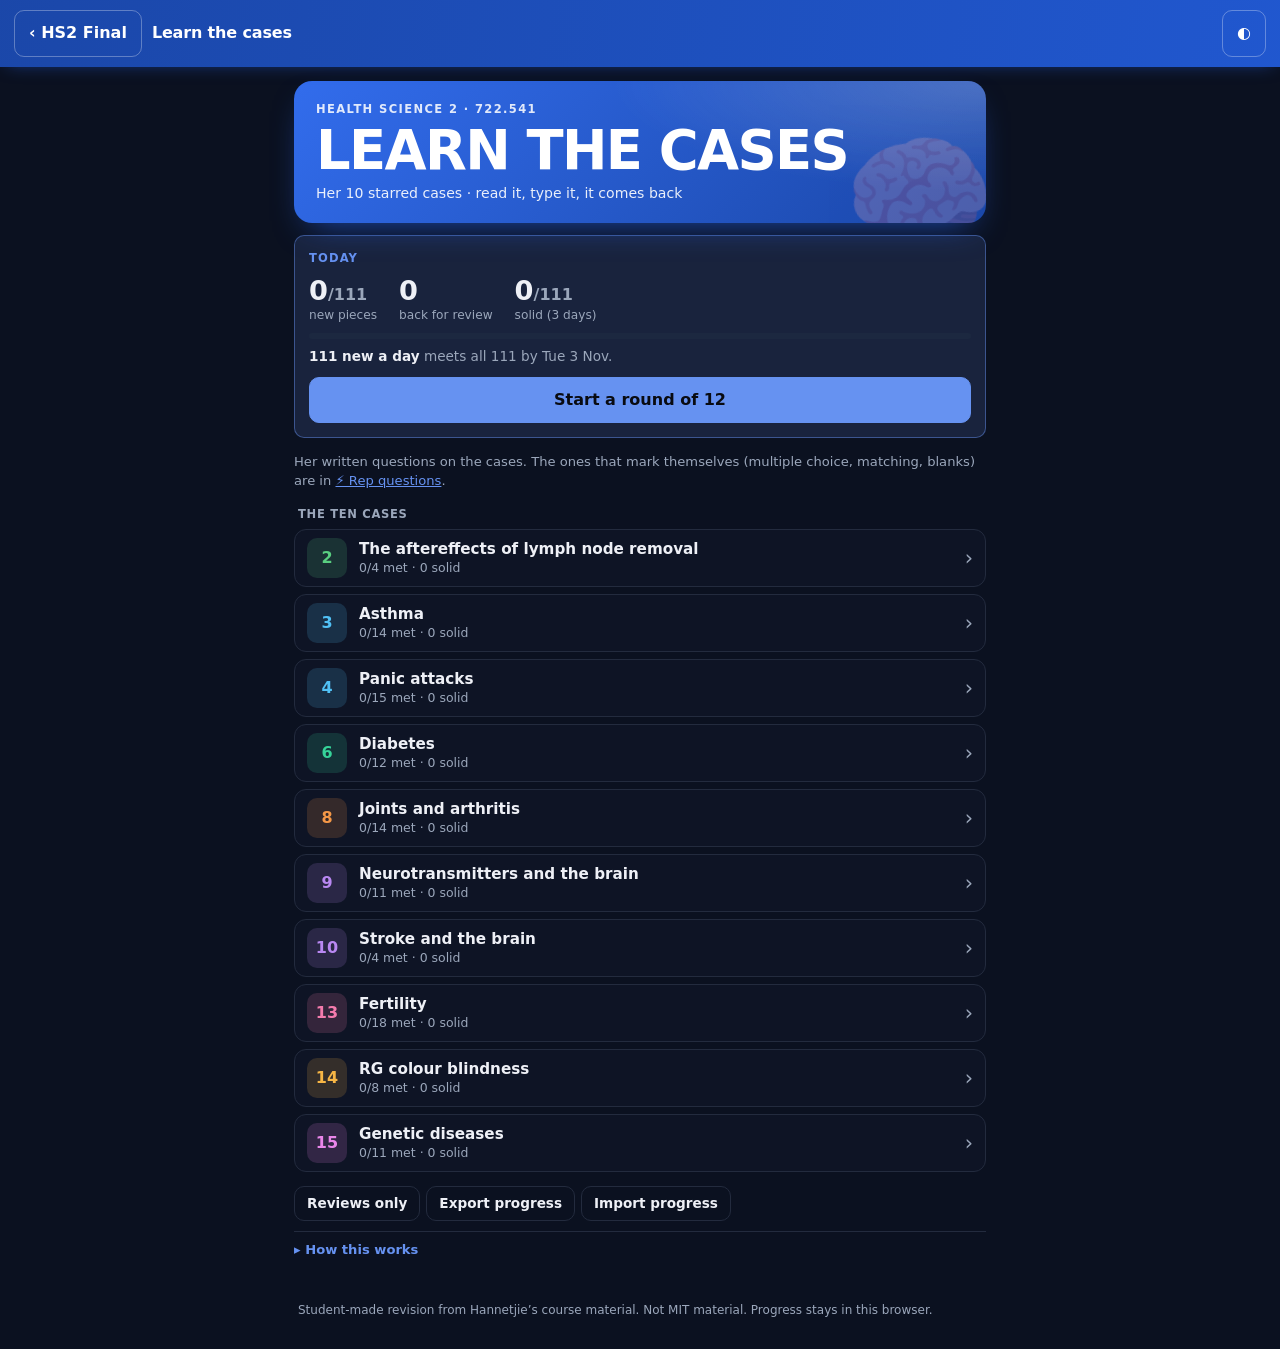
==== commit ff9b934d: "Learn: drilled in two layers, and lenient spelling with guards - A day counts only after 2 from-memo" ====
--- a/rep.html
+++ b/rep.html
@@ -1,7 +1,7 @@
 <!doctype html>
 <html lang="en-NZ"><head><meta charset="utf-8"><meta name="viewport" content="width=device-width,initial-scale=1"><meta name="robots" content="noindex,nofollow"><meta name="theme-color" content="#1e40af"><title>HS2 Final · Learn the cases</title>
 <script>try{if(JSON.parse(localStorage.getItem('hs2f.theme'))==='light')document.documentElement.dataset.theme='light'}catch(e){}</script>
-<link rel="stylesheet" href="rep.css?v=20261027c"></head>
+<link rel="stylesheet" href="rep.css?v=20261027g"></head>
 <body>
 <header>
   <a class="btn ghost back" href="./" title="Back to the HS2 Final Paper Sim">‹ HS2 Final</a>
@@ -11,4 +11,4 @@
 </header>
 <main id="app"></main>
 <footer>Student-made revision from Hannetjie’s course material. Not MIT material. Progress stays in this browser.</footer>
-<script>window.REP_DATA = {"version":1,"cases":[{"id":"c2","title":"Exam case 2 · The aftereffects of lymph node removal","scope":"Say what the lymphatic system does (three jobs), how cancer reaches the axillary nodes and why they are checked, and why removing them swells the arm (lymphoedema — the drainage route is gone).","tip":"Short written answers of 2–3 marks each; her formative test turns the metastasis question into drop-downs.","held":[],"map":["Blood capillaries leave fluid in tissues. Lymph vessels return the excess to the blood.","Nodes filter lymph and bring immune cells together. Cancer cells may travel by this route.","Removing axillary nodes can interrupt drainage from the arm, causing lymphoedema."]},{"id":"c3","title":"Exam case 3 · Asthma","scope":"Name dyspnoea; say what narrows the airway in an attack and what that does to resistance and ventilation; how a reliever and a preventer work; the lungs’ defences and the muco-ciliary escalator (and what smoking does to it); the baroreflex that brings blood pressure back down afterwards; and her four lung micrographs — trachea, bronchus, bronchiole, alveoli — by lining, cartilage and smooth muscle.","tip":"Eight written questions from 1 to 4 marks; the baroreflex one is the longest. Her exam helpline adds “CASE STUDY LUNG HISTOLOGY FOR EXAM” under this case: expect her four micrographs, perhaps unlabelled.","held":[],"map":["Asthma narrows the airway through muscle contraction, swelling and mucus. Narrower airways resist airflow.","Cilia and mucus normally clear debris; smoking damages this clearance.","The case also asks about lung micrographs and the baroreceptor response to raised blood pressure."]},{"id":"c4","title":"Exam case 4 · Panic attacks","scope":"Bullet the steps of inhalation and exhalation, name the forced-breathing muscles, list what makes ventilation easier or harder, and run the bicarbonate buffer both ways: hyperventilation → CO2 down → pH up (respiratory alkalosis), and how breathing corrects a metabolic change — then fill her two acid–base tables (metabolic, respiratory) and say what they share.","tip":"Eleven written questions; the buffer equation is asked outright, and her two starred acid–base tables are one cell per line in her 2024 deck (slides 15–16). Her hook under them: CO2 and H+ are linked — whatever happens to one, happens to the other.","held":[],"map":["Muscles change chest volume. Volume changes pressure; air moves down the pressure gradient.","Ventilation removes CO₂. CO₂ and H⁺ move together; pH moves the opposite way.","A breathing problem can cause a pH change. A metabolic pH change can instead make breathing compensate."]},{"id":"c6","title":"Exam case 6 · Diabetes","scope":"Where insulin is made (beta cells, islets of Langerhans), the hormones that oppose it and where each comes from, the GLUT4 story at the cell, and insulin’s job in liver, muscle and fat — plus the yellow, unstarred part: what glucagon does, her day graph of glucose and insulin (basal vs bolus, never zero, lowest overnight), and what pancreatic fatigue leads to.","tip":"Six starred short written answers (1–4 marks); her formative test asks the liver / muscle / fat roles as drop-downs. Five more are unstarred but inside this yellow case, with her day graph: she says those can be asked too, depending on marks.","held":[],"map":["Insulin is the signal to take up and store glucose after a meal. Glucagon helps release glucose between meals.","The pancreas senses glucose. Insulin acts through receptors; GLUT4 insertion lets muscle and fat cells take up more glucose.","Use those relationships to explain the daily graph, fasting and diabetes."]},{"id":"c8","title":"Exam case 8 · Joints and arthritis","scope":"Name and give the function of every lettered joint structure, describe rheumatoid arthritis, name osteoarthritis and set the two side by side, and explain where cortisol comes from, what it does in stress, and why it helps Shannon — plus the yellow, unstarred part: why synovial joints matter, which type the hip, knee, shoulder and elbow are, what bursitis is, and what to tell Shannon.","tip":"A label-and-function table on her joint figure, then short written answers; her formative test asks the joint letters as drop-downs. Her 30 May 2024 session: “the diagrams in the case studies will be in the exam. I’m promising you” — this joint is “definitely in”, perhaps numbered 1, 2, 3 instead of lettered.","held":[],"map":["A synovial joint combines smooth cartilage, lubrication, a capsule and supporting ligaments.","Osteoarthritis involves degenerative joint changes. Rheumatoid arthritis is autoimmune inflammation.","Cortisol links the stress-response questions to suppression of inflammation in the arthritis questions."]},{"id":"c9","title":"Exam case 9 · Neurotransmitters and the brain","scope":"Define a neurotransmitter, say where dopamine is made, give calcium’s role, walk the steps of synaptic transmission from the action potential to re-uptake, and label every letter of her synapse figure — plus the unstarred levodopa question (the blood-brain barrier).","tip":"Short written answers; the step sequence is the long one, and her formative test asks the synapse figure as drop-downs. Her 2024 sessions: “you will get this specific drawing in the exam” (label it: pre/post by vesicles/receptors, Ca2+ and reuptake channels, exocytosis, diffusion); “you will probably be asked to place [the steps] in the right order”; and depth — “a superficial answer will just say neurotransmitters diffuse… you must give all seven steps”.","held":[],"map":["An electrical signal reaches the presynaptic terminal. Calcium entry triggers chemical transmitter release.","The transmitter crosses a gap and binds receptors on the next cell. The signal must then be cleared.","Match each step to the synapse picture, and connect dopamine loss to Parkinson’s treatment."]},{"id":"c10","title":"Exam case 10 · Stroke and the brain","scope":"Put a name and a function on every lettered area of her cerebrum figure, and say what damage there would change — plus the guided “where is it” answers for the cerebellum, pons, medulla and corpus callosum.","tip":"Her figure with letters; her formative test asks the areas as drop-downs and the four brain-part locations as fill-in-the-gaps. Her 31 May 2024 session (1:09:29–1:13:51): “you’ll get the same diagram in the exam, even ABCs on the same places”. Her hooks: the central sulcus divides the frontal lobe (in front, MOTOR) from the parietal lobe (behind, SENSORY); Broca’s area is motor (“the motor mouth”, producing speech), Wernicke’s is sensory (understanding it); G, vision, is in the occipital lobe. And “make a note of it”: two types of stroke — ischaemic (the majority, a blood clot, a lack of blood supply) and haemorrhagic (a burst vessel or aneurysm, the most serious).","held":[],"map":["A brain region has a job. Damage can impair that job.","Motor cortex sits in front of the central sulcus; somatosensory cortex sits behind it.","Learn the locations on her image, then retrieve the functions and the effects of damage."]},{"id":"c13","title":"Exam case 13 · Fertility","scope":"Explain the ovulation predictor kit (the LH surge), what happens at ovulation step by step, the fertile days on her graph, why the hormones rise and fall, and what pregnancy does to the graph, how progesterone contraception works, and her contraception table (how each method prevents pregnancy, and which one also stops STIs) — then the fertility-factor, sex-hormone and IVF questions she has not answered yet.","tip":"Her Fertility quiz turns this case into matching, true/false, a six-blank drop-down and MCQs; the exam may ask any of them written. Her 2024 session (17:28–24:13, 37:21): the cycle graph IS in the exam, but the labels may be taken away (phase, hormone and cycle names, letters instead) — know each curve by its shape: LH peaks just before ovulation, progesterone is low then peaks in the second half, and FSH goes with follicular and proliferative (“keep the F’s together”).","held":[],"map":["FSH helps follicles grow; LH triggers ovulation. Oestrogen and progesterone prepare and maintain the uterine lining.","Fertility depends on viable gametes, suitable timing and a route for them to meet.","Contraception interrupts the process. IVF helps fertilisation take place outside the body."]},{"id":"c14","title":"Exam case 14 · RG colour blindness","scope":"Rods vs cones (where, what for), RG colour blindness as faulty L and M cones, every relative’s genotype through Simon’s maternal grandfather and carrier mum, the X-linked recessive rules, and why he passes it to none of his sons but all his daughters.","tip":"Her exam revision deck asks it as MCQ (“X-linked recessive”) and fill-the-gaps (retina → photoreceptor → cone). Her 2024 session: the exam will NOT ask you to draw the pedigree, but may give the phenotypes and ask for each genotype as a fill-in (1:00:49).","held":[],"map":["Rods support dim-light vision; cones support colour and detailed vision.","For this X-linked recessive condition, a male has one X; a female has two. Track the affected allele.","Fathers give sons a Y and daughters an X. Mothers give an X to every child."]},{"id":"c15","title":"Exam case 15 · Genetic diseases","scope":"Cystic fibrosis = autosomal recessive (carriers, skips generations); Huntington’s = autosomal dominant on chromosome 4 (one copy is enough). Read both family pedigrees for every genotype and phenotype, and work out the chance each youngest member passes it on.","tip":"Pedigree charts with written genotypes, and a mode-of-inheritance table; her Module 3 help board names Huntington’s in these words.","held":[],"map":["First identify recessive or dominant inheritance. Then decide which genotype makes a person shaded.","CF: two recessive alleles are required. An unaffected person may still be a carrier.","Huntington’s: one dominant allele is enough in these pedigree exercises. Use family relationships to fill uncertain genotypes."]}],"questions":[{"id":"q6732f41a5b","quiz":"case-c2","sys":"lymph","mod":"cases","cmod":"m1","type":"essay","pts":3,"q":"What are the major functions of the lymphatic system, which the lymph is a part of?","imgs":[],"qh":"<p>What are the major functions of the lymphatic system, which the lymph is a part of?<\/p>","qt":"What are the major functions of the lymphatic system, which the lymph is a part of?","saq":{"steps":["Digestive: lacteals in the gut, into which dietary fat is absorbed to be taken for processing.","Immunological: the immune response — thymus (T cells mature), bone marrow (B cells mature, making antibodies), lymph nodes (where lymphocytes and other immune cells interact to create and coordinate an immune response; areas of high immune-cell activity).","Fluid balance: the drainage points of interstitial fluid — draining away excess tissue fluid for monitoring (any antigens are easily found) and returning it to the venous system."],"src":"Her answer · 2024 case-study model-answers deck, slides 3–5"},"scenario":"Exam case 2 · The aftereffects of lymph node removal — Aleki and Vicky visit their friend, Mary who had undergone a right mastectomy for cancer a fortnight ago. Mary mentioned the cancer had spread to the lymph nodes and that some axillary lymph nodes were also removed. She complained of swelling in the right arm after the surgery. Her friend, who is good with mirimiri and massage offers to help massage her arm, which helps to bring down the swelling.","caseId":"c2","short":{"id":"c:c2:what are the major","title":"Lymphatic system: three functions","hook":"DIGEST fat, DEFEND the body, DRAIN the tissues.","groups":[{"q":"Digestive","facts":[{"t":"**Digestive**: **lacteals** in the gut absorb **dietary fat**","of":[0]}]},{"q":"Immunological","facts":[{"t":"**Immunological**: the **immune response**","of":[1]},{"t":"**thymus** (**T cells** mature), **bone marrow** (**B cells** mature)","of":[1]},{"t":"**lymph nodes**: where immune cells meet and coordinate","of":[1]}]},{"q":"Fluid balance","facts":[{"t":"**Fluid balance**: drains **excess tissue fluid**","of":[2]},{"t":"and returns it to the **venous system**","of":[2]}]}]},"note":"Think of three linked jobs: collect fat from the gut, support immune defence, and return excess tissue fluid to the bloodstream. Name the structures as well as the jobs.","source":"Her answer · 2024 case-study model-answers deck, slides 3–5"},{"id":"q3a616933df","quiz":"case-c2","sys":"lymph","mod":"cases","cmod":"m1","type":"essay","pts":2,"q":"What is the role of the axillary lymph nodes in the spread of cancer? Explain.","imgs":[],"qh":"<p>What is the role of the axillary lymph nodes in the spread of cancer? Explain.<\/p>","qt":"What is the role of the axillary lymph nodes in the spread of cancer? Explain.","saq":{"steps":["Spread of cancer is metastasis: if a cancerous cell detaches from its origin (a tumour) and gets into the lymphatic system it can potentially reach any part of the body.","We check the axillary (armpit) nodes for cancer cells: the first node to be affected, closest to the breast, is the sentinel node — cancer cells there show the cancer has spread; none there gives some confidence it is limited to the breast."],"src":"Her answer · 2024 case-study model-answers deck, slide 6"},"scenario":"Exam case 2 · The aftereffects of lymph node removal — Aleki and Vicky visit their friend, Mary who had undergone a right mastectomy for cancer a fortnight ago. Mary mentioned the cancer had spread to the lymph nodes and that some axillary lymph nodes were also removed. She complained of swelling in the right arm after the surgery. Her friend, who is good with mirimiri and massage offers to help massage her arm, which helps to bring down the swelling.","caseId":"c2","short":{"id":"c:c2:what is the role","title":"Axillary nodes and cancer spread","hook":"Cancer escapes into the lymph; the SENTINEL node is checked first.","groups":[{"q":"How cancer spreads","facts":[{"t":"Spread of cancer = **metastasis**","of":[0]},{"t":"Cancer cells in the **lymphatic system** can reach **any part of the body**","of":[0]}]},{"q":"Why the axillary nodes matter","facts":[{"t":"The **axillary** (armpit) nodes are checked for **cancer cells**","of":[1]},{"t":"The first, closest to the breast, is the **sentinel node**","of":[1]},{"t":"Cancer there = it has **spread**; none = likely still in the breast","of":[1]}]}]},"note":"Breast lymph drains towards axillary nodes. Cancer cells can follow that drainage route, so examining nodes helps show whether cancer has spread. The sentinel node is the first draining node assessed.","source":"Her answer · 2024 case-study model-answers deck, slide 6"},{"id":"q9aee7ae3e9","quiz":"case-c2","sys":"lymph","mod":"cases","cmod":"m1","type":"essay","pts":2,"q":"Why did Mary develop swelling in the right arm after mastectomy? You will need to think about fluid dynamics, and what causes fluid to move into or still in the interstitial spaces (tissue space).","imgs":[],"qh":"<p>Why did Mary develop swelling in the right arm after mastectomy? You will need to think about fluid dynamics, and what causes fluid to move into or still in the interstitial spaces (tissue space).<\/p>","qt":"Why did Mary develop swelling in the right arm after mastectomy? You will need to think about fluid dynamics, and what causes fluid to move into or still in the interstitial spaces (tissue space).","saq":{"steps":["When the lymph nodes are removed, the fluid that normally drains from the arm through those nodes is blocked.","With nowhere for the remaining tissue fluid to go (normally it drains through the lymphatic vessels and returns to the venous system at the subclavian vein), the lymphatic vessels fill until they cannot drain the tissue fluid from the tissue — lymphoedema."],"src":"Her answer · 2024 case-study model-answers deck, slide 7"},"scenario":"Exam case 2 · The aftereffects of lymph node removal — Aleki and Vicky visit their friend, Mary who had undergone a right mastectomy for cancer a fortnight ago. Mary mentioned the cancer had spread to the lymph nodes and that some axillary lymph nodes were also removed. She complained of swelling in the right arm after the surgery. Her friend, who is good with mirimiri and massage offers to help massage her arm, which helps to bring down the swelling.","caseId":"c2","short":{"id":"c:c2:why did mary develop","title":"Mary's swollen arm","hook":"Nodes out → drain BLOCKED → fluid stays → LYMPHOEDEMA.","groups":[{"q":"Why the arm swells","facts":[{"t":"Removing the **lymph nodes**: the arm's drainage is **blocked**","of":[0]},{"t":"Normally tissue fluid drains back at the **subclavian vein**","of":[1]},{"t":"Now the **lymphatic vessels** fill and cannot drain the tissue","of":[1]},{"t":"The swelling is **lymphoedema**","of":[1]}]}]},"note":"Fluid continues to leave blood capillaries after surgery. If lymph drainage is damaged, that fluid cannot leave the arm adequately. The imbalance between inflow and drainage produces swelling.","source":"Her answer · 2024 case-study model-answers deck, slide 7"},{"id":"q6f4168df8a","quiz":"211092","sys":"cases","mod":"cases","pts":3,"q":"The role of the axillary lymph nodes in the spread of cancer is [ Select ] . The Spread of cancer is known as [a], so if cancerous cells detach themselves from their origin (for tumor for example), and get into the lymphatic system they could potentially get to any part of the body. Checking the armpit lymph nodes, since the breast drains to them, can give an indication of whether cancer has spread. If they have no cancer cells, it shows that the cancer is [ Select ] . The swelling in Mary's right arm after mastectomy is a sign that [ Select ] .","imgs":["HS2DATA-668c28e1b4368fa2.png"],"qh":"<ol><li>The role of the axillary lymph nodes in the spread of cancer is [[BLANK:0]].<\/li><\/ol> <p>The Spread of cancer is known as [a], so if cancerous cells detach themselves from their origin (for tumor for example), and get into the lymphatic system they could potentially get to any part of the body. Checking the armpit lymph nodes, since the breast drains to them, can give an indication of whether cancer has spread. If they have no cancer cells, it shows that the cancer is [[BLANK:1]].<\/p> <p>The swelling in Mary's right arm after mastectomy is a sign that [[BLANK:2]].<\/p> <p><strong> [[IMG:HS2DATA-668c28e1b4368fa2.png]]<\/strong><\/p>","qt":"The role of the axillary lymph nodes in the spread of cancer is ____. The Spread of cancer is known as [a], so if cancerous cells detach themselves from their origin (for tumor for example), and get into the lymphatic system they could potentially get to any part of the body. Checking the armpit lymph nodes, since the breast drains to them, can give an indication of whether cancer has spread. If they have no cancer cells, it shows that the cancer is ____. The swelling in Mary's right arm after mastectomy is a sign that ____.","type":"cloze","bk":"dd","blanks":[{"label":"Answer 1:","options":["epigenetic","epistasis","mutated","metastasis"],"correct":"metastasis","ctx":"…nodes in the spread of cancer is"},{"label":"Answer 2:","options":["limited to the breast","not as aggressive","aggressive"],"correct":"limited to the breast","ctx":"…cells, it shows that the cancer is"},{"label":"Answer 3:","options":["she is drinking too much fluid","the cancer has spread","more lymph than usual is spreading from the arm","the lymph drainage is hampered by the surgery"],"correct":"the lymph drainage is hampered by the surgery","ctx":"…arm after mastectomy is a sign that"}],"caseId":"c2","note":null,"source":"Case Study Formative Test · Modules 1–2"},{"id":"qfa09d306fc","quiz":"case-c3","sys":"resp","mod":"cases","cmod":"m1","type":"essay","pts":1,"q":"What term is used to describe difficulty breathing?","imgs":[],"qh":"<p>What term is used to describe difficulty breathing?<\/p>","qt":"What term is used to describe difficulty breathing?","saq":{"steps":["Dyspnoea — dys (bad, not good) + pnoea (breathing). Compare eupnoea (normal), tachypnoea (fast), apnoea (none), hyperventilation (hard and fast, changing blood CO₂)."],"src":"Her answer · 2024 case-study model-answers deck, slide 17"},"scenario":"Exam case 3 · Asthma — Ane has had severe asthma since they were young. During a particularly bad asthma attack, Ane is experiencing difficulty breathing, particularly on the out-breath. Ane’s asthma is often triggered by small particles of pollen that manage to make their way into their lungs despite the protective features designed to keep them out. Ane makes sure to have their Salbutamol inhaler, which helps to relieve the symptoms of their asthma attack.","caseId":"c3","short":{"id":"c:c3:what term is used","title":"Difficulty breathing: the term","hook":"DYS = bad, PNOEA = breathing.","groups":[{"q":"The term","facts":[{"t":"**Dyspnoea**: **dys** (bad) + **pnoea** (breathing)","of":[0]}]}]},"note":"Dyspnoea names the symptom of difficult or uncomfortable breathing. The word does not itself identify the cause.","source":"Her answer · 2024 case-study model-answers deck, slide 17"},{"id":"qa113555c77","quiz":"case-c3","sys":"resp","mod":"cases","cmod":"m1","type":"essay","pts":3,"q":"What is happening in Ane’s lungs to make breathing difficult?","imgs":[],"qh":"<p>What is happening in Ane’s lungs to make breathing difficult?<\/p>","qt":"What is happening in Ane’s lungs to make breathing difficult?","saq":{"steps":["Bronchoconstriction: the airway becomes constricted — the smooth muscle around it has contracted.","Inflammation: the wall of the airway is thick with swelling.","Increased mucus secretion as well — less room for air."],"src":"Her answer · 2024 case-study model-answers deck, slide 18"},"scenario":"Exam case 3 · Asthma — Ane has had severe asthma since they were young. During a particularly bad asthma attack, Ane is experiencing difficulty breathing, particularly on the out-breath. Ane’s asthma is often triggered by small particles of pollen that manage to make their way into their lungs despite the protective features designed to keep them out. Ane makes sure to have their Salbutamol inhaler, which helps to relieve the symptoms of their asthma attack.","caseId":"c3","short":{"id":"c:c3:what is happening in","title":"What asthma does to the airways","hook":"SQUEEZE, SWELL, SLIME.","groups":[{"q":"Three things narrow the airway","facts":[{"t":"**Bronchoconstriction**: the airway **smooth muscle** has **contracted**","of":[0]},{"t":"**Inflammation**: the airway wall is thick with **swelling**","of":[1]},{"t":"More **mucus** secretion: less room for air","of":[2]}]}]},"note":"Picture the airway opening getting smaller from three directions: muscle squeezes it, its wall swells, and mucus occupies the remaining space. All three reduce the space available for airflow.","source":"Her answer · 2024 case-study model-answers deck, slide 18"},{"id":"qf5924de181","quiz":"case-c3","sys":"resp","mod":"cases","cmod":"m1","type":"essay","pts":2,"q":"How is Ane’s ventilation and airway resistance impacted?","imgs":[],"qh":"<p>How is Ane’s ventilation and airway resistance impacted?<\/p>","qt":"How is Ane’s ventilation and airway resistance impacted?","saq":{"steps":["Airway resistance is high → harder to breathe (a greater pressure difference is required) → dyspnoea.","Accessory respiratory muscles are recruited — extra muscles for breathing, an \"increase in the work of breathing\"."],"src":"Her answer · 2024 case-study model-answers deck, slide 18"},"scenario":"Exam case 3 · Asthma — Ane has had severe asthma since they were young. During a particularly bad asthma attack, Ane is experiencing difficulty breathing, particularly on the out-breath. Ane’s asthma is often triggered by small particles of pollen that manage to make their way into their lungs despite the protective features designed to keep them out. Ane makes sure to have their Salbutamol inhaler, which helps to relieve the symptoms of their asthma attack.","caseId":"c3","short":{"id":"c:c3:how is ane s","title":"Ane's ventilation and resistance","hook":"Narrow pipes: HIGH resistance, HARDER work, EXTRA muscles.","groups":[{"q":"Airway resistance","facts":[{"t":"**Airway resistance** is **high** → **harder to breathe**","of":[0]},{"t":"It needs a **greater pressure difference** → **dyspnoea**","of":[0]}]},{"q":"Ventilation","facts":[{"t":"**Accessory respiratory muscles** are recruited","of":[1]},{"t":"An **increase in the work of breathing**","of":[1]}]}]},"note":"A narrower airway creates greater resistance. Moving air then takes more muscular effort, and ventilation can fall. Connect the structural narrowing to the functional effect.","source":"Her answer · 2024 case-study model-answers deck, slide 18"},{"id":"q0f73a5184b","quiz":"case-c3","sys":"resp","mod":"cases","cmod":"m1","type":"essay","pts":1,"q":"How does an inhaler help when Ane is having an asthma attack?","imgs":[],"qh":"<p>How does an inhaler help when Ane is having an asthma attack?<\/p>","qt":"How does an inhaler help when Ane is having an asthma attack?","saq":{"steps":["A reliever inhaler is a BRONCHODILATOR: it forces the airway smooth muscle to relax, which lets the airway widen and relieves the symptoms so you can breathe. (A preventer is a corticosteroid — anti-inflammatory.)"],"src":"Her answer · 2024 case-study model-answers deck, slide 18"},"scenario":"Exam case 3 · Asthma — Ane has had severe asthma since they were young. During a particularly bad asthma attack, Ane is experiencing difficulty breathing, particularly on the out-breath. Ane’s asthma is often triggered by small particles of pollen that manage to make their way into their lungs despite the protective features designed to keep them out. Ane makes sure to have their Salbutamol inhaler, which helps to relieve the symptoms of their asthma attack.","caseId":"c3","short":{"id":"c:c3:how does an inhaler","title":"How the reliever inhaler helps","hook":"The reliever RELAXES the airway; the preventer calms inflammation.","groups":[{"q":"The reliever","facts":[{"t":"A reliever is a **bronchodilator**","of":[0]},{"t":"The airway **smooth muscle** is forced to **relax**, so the airway widens","of":[0]},{"t":"(A preventer is a **corticosteroid**: **anti-inflammatory**)","of":[0]}]}]},"note":"Relaxing the smooth muscle widens the airway. This reduces resistance and makes airflow easier. Connect the medication’s action to the part of asthma it relieves.","source":"Her answer · 2024 case-study model-answers deck, slide 18"},{"id":"q37e28a925c","quiz":"case-c3","sys":"resp","mod":"cases","cmod":"m1","type":"essay","pts":3,"q":"How does the body usually keep dust and small particles out of the lungs? There are several mechanisms for this!","imgs":[],"qh":"<p>How does the body usually keep dust and small particles out of the lungs? There are several mechanisms for this!<\/p>","qt":"How does the body usually keep dust and small particles out of the lungs? There are several mechanisms for this!","saq":{"steps":["Mucus and cilia — the muco-ciliary escalator.","Nasal hairs — a filter that traps particles, which end up stuck in mucus.","The carina at the bottom of the trachea stimulates the cough reflex; the epiglottis keeps large objects out of the trachea (not effective against small particles)."],"src":"Her answer · 2024 case-study model-answers deck, slide 19"},"scenario":"Exam case 3 · Asthma — Ane has had severe asthma since they were young. During a particularly bad asthma attack, Ane is experiencing difficulty breathing, particularly on the out-breath. Ane’s asthma is often triggered by small particles of pollen that manage to make their way into their lungs despite the protective features designed to keep them out. Ane makes sure to have their Salbutamol inhaler, which helps to relieve the symptoms of their asthma attack.","caseId":"c3","short":{"id":"c:c3:how does the body","title":"Keeping dust out of the lungs","hook":"STICK and SWEEP, FILTER, COUGH.","groups":[{"q":"The defences","facts":[{"t":"**Mucus and cilia**: the **muco-ciliary escalator**","of":[0]},{"t":"**Nasal hairs** filter; particles stick in **mucus**","of":[1]},{"t":"The **carina** triggers the **cough reflex**","of":[2]},{"t":"The **epiglottis** keeps large objects out of the **trachea**","of":[2]}]}]},"note":"Different defences act at different levels: trap particles, move them out, expel them, or engulf them. Learn the named structures with the jobs in the answer below.","source":"Her answer · 2024 case-study model-answers deck, slide 19"},{"id":"q4d2b76c870","quiz":"case-c3","sys":"resp","mod":"cases","cmod":"m1","type":"essay","pts":2,"q":"The muco-cillary escalator is one of the mechanism. How does the muco-cillary escalator work?","imgs":[],"qh":"<p>The muco-cillary escalator is one of the mechanism. How does the muco-cillary escalator work?<\/p>","qt":"The muco-cillary escalator is one of the mechanism. How does the muco-cillary escalator work?","saq":{"steps":["Cilia — small hair-like structures lining the respiratory epithelium — beat to sweep mucus up and out of the airways.","Mucus is sticky: particles and dust get stuck in it and are trapped, then carried up on the cilia."],"src":"Her answer · 2024 case-study model-answers deck, slide 20"},"scenario":"Exam case 3 · Asthma — Ane has had severe asthma since they were young. During a particularly bad asthma attack, Ane is experiencing difficulty breathing, particularly on the out-breath. Ane’s asthma is often triggered by small particles of pollen that manage to make their way into their lungs despite the protective features designed to keep them out. Ane makes sure to have their Salbutamol inhaler, which helps to relieve the symptoms of their asthma attack.","caseId":"c3","short":{"id":"c:c3:the muco cillary escalator","title":"The muco-ciliary escalator","hook":"Mucus STICKS it, cilia SWEEP it up and out.","groups":[{"q":"How it works","facts":[{"t":"**Cilia** line the **respiratory epithelium**","of":[0]},{"t":"They **beat to sweep mucus up and out** of the airways","of":[0]},{"t":"**Mucus** is **sticky**: dust is **trapped** in it","of":[1]}]}]},"note":"Mucus traps inhaled particles. Cilia beat to move the mucus towards the throat, where it can be swallowed or expelled. Trapping and moving are two separate jobs.","source":"Her answer · 2024 case-study model-answers deck, slide 20"},{"id":"q799f22cca4","quiz":"case-c3","sys":"resp","mod":"cases","cmod":"m1","type":"essay","pts":2,"q":"Smoking damages this escalator – how would this impact a smoker?","imgs":[],"qh":"<p>Smoking damages this escalator – how would this impact a smoker?<\/p>","qt":"Smoking damages this escalator – how would this impact a smoker?","saq":{"steps":["The cilia are damaged, so mucus cannot be moved up and out of the lungs.","A smoker’s cough develops to replace the lost function of the cilia."],"src":"Her answer · 2024 case-study model-answers deck, slide 20"},"scenario":"Exam case 3 · Asthma — Ane has had severe asthma since they were young. During a particularly bad asthma attack, Ane is experiencing difficulty breathing, particularly on the out-breath. Ane’s asthma is often triggered by small particles of pollen that manage to make their way into their lungs despite the protective features designed to keep them out. Ane makes sure to have their Salbutamol inhaler, which helps to relieve the symptoms of their asthma attack.","caseId":"c3","short":{"id":"c:c3:smoking damages this escalator","title":"What smoking does to the escalator","hook":"Cilia DAMAGED → mucus STUCK → smoker's COUGH.","groups":[{"q":"The effect","facts":[{"t":"The **cilia are damaged**","of":[0]},{"t":"so **mucus** cannot be moved **up and out**","of":[0]},{"t":"A **smoker’s cough** develops to replace them","of":[1]}]}]},"note":"If the cilia are damaged, mucus is no longer moved effectively. Debris and microbes remain, so the protective clearing mechanism works poorly.","source":"Her answer · 2024 case-study model-answers deck, slide 20"},{"id":"q239ad865d2","quiz":"case-c3","sys":"resp","mod":"cases","cmod":"m1","type":"essay","pts":4,"q":"Ane’s blood pressure was high due to their fight or flight response. What process helps to return their blood pressure back to normal after their asthma attack? (Think the full process!)","imgs":[],"qh":"<p>Ane’s blood pressure was high due to their fight or flight response. What process helps to return their blood pressure back to normal after their asthma attack? (Think the full process!)<\/p>","qt":"Ane’s blood pressure was high due to their fight or flight response. What process helps to return their blood pressure back to normal after their asthma attack? (Think the full process!)","saq":{"steps":["The carotid and aortic baroreceptors — stretch receptors in the blood vessel walls — pick up that the blood pressure is high (the walls are very stretched).","They send the message to the medulla oblongata: its cardio-acceleratory, cardio-inhibitory and vasomotor centres.","The cardio-inhibitory centre is stimulated and the cardio-acceleratory centre is inhibited (you can’t brake and accelerate at once).","The message goes via the vagus nerve: the rate and force of the heartbeat drop, so the cardiac output drops.","The vasomotor centre brings about vasodilation: more space for the blood.","Together these bring the blood pressure back down to normal."],"src":"Her answer · her 29 May 2024 case-study session (same Canvas page, the Lymph node removal · Panic · Asthma · Diabetes video), 1:26:36–1:33:00 (until 5 Oct this answer was the tool’s, from her CVS 4 page)"},"scenario":"Exam case 3 · Asthma — Ane has had severe asthma since they were young. During a particularly bad asthma attack, Ane is experiencing difficulty breathing, particularly on the out-breath. Ane’s asthma is often triggered by small particles of pollen that manage to make their way into their lungs despite the protective features designed to keep them out. Ane makes sure to have their Salbutamol inhaler, which helps to relieve the symptoms of their asthma attack.","hl":"cvs-bp-control","caseId":"c3","short":{"id":"c:c3:ane s blood pressure","title":"Bringing Ane's blood pressure down","hook":"STRETCH → MEDULLA: brake ON, accelerator OFF → vagus slows → vessels WIDEN.","groups":[{"q":"Sense it","facts":[{"t":"**Carotid** and **aortic baroreceptors** (**stretch receptors**) pick up **high** pressure","of":[0]}]},{"q":"Tell the brain","facts":[{"t":"To the **medulla oblongata**: **cardio-acceleratory**, **cardio-inhibitory**, **vasomotor** centres","of":[1]}]},{"q":"Slow the heart","facts":[{"t":"**Cardio-inhibitory** **stimulated**; **cardio-acceleratory** **inhibited**","of":[2]},{"t":"Via the **vagus nerve**: **rate** and **force** drop, **cardiac output** drops","of":[3]}]},{"q":"Widen the vessels","facts":[{"t":"**Vasomotor centre**: **vasodilation**, more **space** for the blood","of":[4]}]},{"q":"Result","facts":[{"t":"Blood pressure back down to **normal**","of":[5]}]}]},"note":"This is negative feedback. Stretch receptors detect the rise, signals reach the brainstem, and autonomic output reduces heart activity and vascular resistance. Follow sensor → control centre → effectors → pressure falls.","source":"Her answer · her 29 May 2024 case-study session (same Canvas page, the Lymph node removal · Panic · Asthma · Diabetes video), 1:26:36–1:33:00 (until 5 Oct this answer was the tool’s, from her CVS 4 page)"},{"id":"q9d2af05550","quiz":"case-c3","sys":"resp","mod":"cases","cmod":"m1","type":"essay","pts":10,"q":"Her four lung micrographs, A to D (Case Study Workbook, case 3, “Images of different parts of the lungs”): name the part of the airway each one shows, and give its lining and whether cartilage and smooth muscle are present.","imgs":["wb26-lung4.png"],"qh":"<p>Her four lung micrographs, A to D (Case Study Workbook, case 3, “Images of different parts of the lungs”): name the part of the airway each one shows, and give its lining and whether cartilage and smooth muscle are present.<\/p>","qt":"Her four lung micrographs, A to D (Case Study Workbook, case 3, “Images of different parts of the lungs”): name the part of the airway each one shows, and give its lining and whether cartilage and smooth muscle are present.","saq":{"steps":["A — Trachea: lined with ciliated pseudostratified columnar epithelium.","Trachea: cartilage present; smooth muscles present.","B — Bronchus: lined with ciliated pseudostratified columnar epithelium (1).","Bronchus: smooth muscles present (2); cartilage present (3).","C — Bronchiole: lined with cuboidal epithelium.","Bronchiole: cartilage absent; smooth muscles present.","D — Alveoli: composed of mainly type 1 pneumocytes = squamous epithelium for gaseous exchange.","Alveoli: a smaller number of type 2 pneumocytes for surfactant production; macrophages to keep the alveoli clean.","Alveoli: no cartilage or muscles present.","The smooth muscles are relaxed by bronchodilators (the reliever); cortisol, daily (the preventer), reduces the inflammation."],"src":"Her answer · her Case Study Workbook 2026 S2, case 3 (the answers are in her own table under the four images), and her CASE STUDY LUNG HISTOLOGY FOR EXAM deck, slide 2, for the last line. The question wording and the A–D letters are the tool’s: the table is not starred, but her exam helpline links that deck under this case"},"scenario":"Exam case 3 · Asthma — Ane has had severe asthma since they were young. During a particularly bad asthma attack, Ane is experiencing difficulty breathing, particularly on the out-breath. Ane’s asthma is often triggered by small particles of pollen that manage to make their way into their lungs despite the protective features designed to keep them out. Ane makes sure to have their Salbutamol inhaler, which helps to relieve the symptoms of their asthma attack.","caseId":"c3","short":{"id":"c:c3:her four lung micrographs","title":"Four lung micrographs, A to D","hook":"Cartilage stops at the bronchiole; muscle stops at the alveoli.","groups":[{"q":"A · Trachea","facts":[{"t":"**Trachea**: **ciliated pseudostratified columnar** epithelium","of":[0]},{"t":"**Cartilage** present; **smooth muscles** present","of":[1]}]},{"q":"B · Bronchus","facts":[{"t":"**Bronchus**: **ciliated pseudostratified columnar** epithelium (1)","of":[2]},{"t":"**Smooth muscles** (2) and **cartilage** (3) present","of":[3]}]},{"q":"C · Bronchiole","facts":[{"t":"**Bronchiole**: **cuboidal** epithelium","of":[4]},{"t":"Cartilage **absent**; **smooth muscles** present","of":[5]}]},{"q":"D · Alveoli","facts":[{"t":"**Type 1 pneumocytes**: **squamous** epithelium for **gaseous exchange**","of":[6]},{"t":"**Type 2** for **surfactant**; **macrophages** keep them clean","of":[7]},{"t":"**No cartilage** or **muscles**","of":[8]}]},{"q":"The inhalers","facts":[{"t":"**Bronchodilators** relax the muscle (**reliever**); **cortisol** daily (**preventer**)","of":[9]}]}]},"note":"Move from the large conducting airways to tiny exchange surfaces. Support structures diminish along the route; alveoli need thin walls for diffusion. Use the actual pictures, not just the names in order.","source":"Her answer · her Case Study Workbook 2026 S2, case 3 (the answers are in her own table under the four images), and her CASE STUDY LUNG HISTOLOGY FOR EXAM deck, slide 2, for the last line. The question wording and the A–D letters are the tool’s: the table is not starred, but her exam helpline links that deck under this case"},{"id":"qa9d89d6a7d","quiz":"211092","sys":"cases","mod":"cases","pts":4,"q":"The term used to describe difficulty breathing is [ Select ] . The best answer would be: Ane’s breathing is made difficult because asthma makes the bronchi and bronchiole become obstructed by [ Select ] . An inhaler helps during an asthma attack because it makes the airways [ Select ] . One mechanism that the body uses to keep dust and small particles out of the lungs and formed by the pseudostratified columnar epithelium lining of the airways is the [ Select ] .","imgs":["HS2DATA-0e88b38bdc2cc23c.png"],"qh":"<p>[[IMG:HS2DATA-0e88b38bdc2cc23c.png]]<\/p> <ol><li>The term used to describe difficulty breathing is [[BLANK:0]].<\/li> <li>The best answer would be: Ane’s breathing is made difficult because asthma makes the bronchi and bronchiole become obstructed by [[BLANK:1]].<\/li> <li>An inhaler helps during an asthma attack because it makes the airways [[BLANK:2]].<\/li> <li>One mechanism that the body uses to keep dust and small particles out of the lungs and formed by the pseudostratified columnar epithelium lining of the airways is the [[BLANK:3]].<\/li><\/ol>","qt":"The term used to describe difficulty breathing is ____. The best answer would be: Ane’s breathing is made difficult because asthma makes the bronchi and bronchiole become obstructed by ____. An inhaler helps during an asthma attack because it makes the airways ____. One mechanism that the body uses to keep dust and small particles out of the lungs and formed by the pseudostratified columnar epithelium lining of the airways is the ____.","type":"cloze","bk":"dd","blanks":[{"label":"Answer 1:","options":["dyspnea","eupnoea","hyperventilation","hypoventilation"],"correct":"dyspnea","ctx":"…term used to describe difficulty breathing is"},{"label":"Answer 2:","options":["cartilage rings collapsing","the trachealis muscle contracting","excessive mucus prodction","swelling","swelling and mucus accumulation"],"correct":"swelling and mucus accumulation","ctx":"…the bronchi and bronchiole become obstructed by"},{"label":"Answer 3:","options":["constrict","dilate"],"correct":"dilate","ctx":"…asthma attack because it makes the airways"},{"label":"Answer 4:","options":["muco-ciliary escalator","hairs in the nostrils","sensitive carina","trachealis muscle"],"correct":"muco-ciliary escalator","ctx":"…epithelium lining of the airways is the"}],"caseId":"c3","note":null,"source":"Case Study Formative Test · Modules 1–2"},{"id":"qe2dfe3e07a","quiz":"case-c4","sys":"resp","mod":"cases","cmod":"m1","type":"essay","pts":4,"q":"Breathing, or the process of pulmonary ventilation is how you move air in and out of your lungs and requires a specific series of steps. Bullet point the steps involved in Manaia’s inhalation.","imgs":[],"qh":"<p>Breathing, or the process of pulmonary ventilation is how you move air in and out of your lungs and requires a specific series of steps. Bullet point the steps involved in Manaia’s inhalation.<\/p>","qt":"Breathing, or the process of pulmonary ventilation is how you move air in and out of your lungs and requires a specific series of steps. Bullet point the steps involved in Manaia’s inhalation.","saq":{"steps":["The diaphragm contracts (lowering its dome) and the external intercostal muscles contract (moving the ribs up and out).","This enlarges the thoracic cavity and reduces the pressure in the intrapleural cavity (Boyle’s law).","The intrapulmonary cavity enlarges — volume increases — lowering the intrapulmonary pressure.","Air flows in from the atmosphere, from high pressure to low."],"src":"Her answer · 2024 case-study model-answers deck, slide 10"},"scenario":"Exam case 4 · Panic attacks — Manaia lives with an anxiety disorder, which sometimes manifests in panic attacks that impact on her breathing. Manaia describes her panic attack as a time when she breathes really really hard and fast and cannot control her breathing at all. You know that there is a link between breathing and the pH of your blood because the respiratory system is one of the buffer systems of the body. You know that during a prolonged panic attack, Manaia might be at risk of what is called respiratory alkalosis, but you’ll need to remember why this is.","hl":"resp-ventilation","caseId":"c4","short":{"id":"c:c4:breathing or the process","title":"Inhalation, step by step","hook":"CONTRACT → BIGGER → LOWER pressure → air IN.","groups":[{"q":"The steps","facts":[{"t":"The **diaphragm contracts** (its dome lowers)","of":[0]},{"t":"The **external intercostal muscles contract**: ribs up and out","of":[0]},{"t":"The **thoracic cavity** enlarges; **intrapleural** pressure falls (**Boyle’s law**)","of":[1]},{"t":"**Intrapulmonary** volume increases, so its pressure falls","of":[2]},{"t":"Air flows in, **from high pressure to low**","of":[3]}]}]},"note":"The breathing muscles enlarge the chest. The lungs expand with it, pressure inside the lungs falls below atmospheric pressure, and air flows in. Air follows pressure; muscles do not directly pull air molecules.","source":"Her answer · 2024 case-study model-answers deck, slide 10"},{"id":"q3e837d2c7e","quiz":"case-c4","sys":"resp","mod":"cases","cmod":"m1","type":"essay","pts":4,"q":"Bullet point the steps involved in Manaia’s exhalation.","imgs":[],"qh":"<p>Bullet point the steps involved in Manaia’s exhalation.<\/p>","qt":"Bullet point the steps involved in Manaia’s exhalation.","saq":{"steps":["The diaphragm relaxes (its dome rises) and the external intercostals relax (ribs move down and in).","The elastic lungs recoil passively, reducing the intrapulmonary volume.","Intrapulmonary pressure rises (Boyle’s law).","Air flows out of the lungs, from the higher intrapulmonary pressure to the lower atmospheric pressure."],"src":"Her answer · 2024 case-study model-answers deck, slide 11"},"scenario":"Exam case 4 · Panic attacks — Manaia lives with an anxiety disorder, which sometimes manifests in panic attacks that impact on her breathing. Manaia describes her panic attack as a time when she breathes really really hard and fast and cannot control her breathing at all. You know that there is a link between breathing and the pH of your blood because the respiratory system is one of the buffer systems of the body. You know that during a prolonged panic attack, Manaia might be at risk of what is called respiratory alkalosis, but you’ll need to remember why this is.","hl":"resp-ventilation","caseId":"c4","short":{"id":"c:c4:bullet point the steps","title":"Exhalation, step by step","hook":"RELAX → RECOIL → HIGHER pressure → air OUT.","groups":[{"q":"The steps","facts":[{"t":"The **diaphragm relaxes** (its dome rises)","of":[0]},{"t":"The **external intercostals relax**: ribs down and in","of":[0]},{"t":"The elastic lungs **recoil passively**","of":[1]},{"t":"**Intrapulmonary pressure rises** (**Boyle’s law**)","of":[2]},{"t":"Air flows out to the lower **atmospheric pressure**","of":[3]}]}]},"note":"During quiet expiration the muscles relax and elastic lung tissue recoils. Lung volume falls, pressure rises above atmospheric pressure, and air flows out. Forced expiration recruits additional muscles.","source":"Her answer · 2024 case-study model-answers deck, slide 11"},{"id":"q7694a8a77a","quiz":"case-c4","sys":"resp","mod":"cases","cmod":"m1","type":"essay","pts":2,"q":"Manaia feels tired after a panic attack because forced breathing requires more muscular effort. Which muscles are used in forced breathing? Be specific!","imgs":[],"qh":"<p>Manaia feels tired after a panic attack because forced breathing requires more muscular effort. Which muscles are used in forced breathing? Be specific!<\/p>","qt":"Manaia feels tired after a panic attack because forced breathing requires more muscular effort. Which muscles are used in forced breathing? Be specific!","saq":{"steps":["Breathing in: diaphragm and external intercostals contract; when forced, also the neck muscles — sternocleidomastoid and scalenes.","Breathing out: diaphragm and external intercostals relax; when forced, the abdominal muscles and the internal intercostals contract."],"src":"Her answer · 2024 case-study model-answers deck, slide 12"},"scenario":"Exam case 4 · Panic attacks — Manaia lives with an anxiety disorder, which sometimes manifests in panic attacks that impact on her breathing. Manaia describes her panic attack as a time when she breathes really really hard and fast and cannot control her breathing at all. You know that there is a link between breathing and the pH of your blood because the respiratory system is one of the buffer systems of the body. You know that during a prolonged panic attack, Manaia might be at risk of what is called respiratory alkalosis, but you’ll need to remember why this is.","hl":"resp-ventilation","caseId":"c4","short":{"id":"c:c4:manaia feels tired after","title":"The muscles of forced breathing","hook":"IN: the neck lifts. OUT: the abs and internal intercostals squeeze.","groups":[{"q":"Breathing in","facts":[{"t":"At rest: **diaphragm** and **external intercostals** contract","of":[0]},{"t":"Forced: also **sternocleidomastoid** and **scalenes** (neck)","of":[0]}]},{"q":"Breathing out","facts":[{"t":"Forced: the **abdominal muscles** and **internal intercostals** contract","of":[1]}]}]},"note":"Quiet inspiration already uses the diaphragm and external intercostals. Forced inspiration adds neck muscles; forced expiration uses abdominal muscles and internal intercostals.","source":"Her answer · 2024 case-study model-answers deck, slide 12"},{"id":"q6f24781585","quiz":"case-c4","sys":"resp","mod":"cases","cmod":"m1","type":"essay","pts":3,"q":"What are some of the factors that influence your pulmonary ventilation (make it easier or harder) and how do they do this?","imgs":[],"qh":"<p>What are some of the factors that influence your pulmonary ventilation (make it easier or harder) and how do they do this?<\/p>","qt":"What are some of the factors that influence your pulmonary ventilation (make it easier or harder) and how do they do this?","saq":{"steps":["Airway obstruction by fluid, mucus and/or swelling (COPD, asthma) narrows the airways, raising resistance to airflow and the muscular effort needed to inhale and exhale.","Lung compliance — the ease with which the lungs expand — which scar tissue reduces; thoracic-cage abnormalities (rib-cage flexibility, diaphragm problems); alveolar problems — lack of surfactant so alveoli do not expand, or fluid build-up.","Interference with the negative intrapleural pressure that couples the lungs to the thoracic wall: air in the pleural cavity (pneumothorax) leads to collapse of the lung (atelectasis)."],"src":"Her answer · 2024 case-study model-answers deck, slide 12"},"scenario":"Exam case 4 · Panic attacks — Manaia lives with an anxiety disorder, which sometimes manifests in panic attacks that impact on her breathing. Manaia describes her panic attack as a time when she breathes really really hard and fast and cannot control her breathing at all. You know that there is a link between breathing and the pH of your blood because the respiratory system is one of the buffer systems of the body. You know that during a prolonged panic attack, Manaia might be at risk of what is called respiratory alkalosis, but you’ll need to remember why this is.","hl":"resp-ventilation","caseId":"c4","short":{"id":"c:c4:what are some of","title":"What makes ventilation harder","hook":"BLOCKED airways, STIFF lungs, a LOST pleural seal.","groups":[{"q":"Blocked airways","facts":[{"t":"**Airway obstruction**: fluid, mucus, swelling (**COPD**, **asthma**)","of":[0]},{"t":"raises **resistance** and the muscular effort needed","of":[0]}]},{"q":"Stiff lungs","facts":[{"t":"Less **lung compliance**: **scar tissue**, rib cage or diaphragm problems","of":[1]},{"t":"No **surfactant**, or fluid in the **alveoli**","of":[1]}]},{"q":"The pleural seal","facts":[{"t":"Air in the pleural cavity (**pneumothorax**) collapses the lung (**atelectasis**)","of":[2]}]}]},"note":"Separate three problems: narrow airways resist flow, stiff lungs resist expansion, and loss of the pleural pressure relationship can collapse a lung. Each makes a different part of breathing fail.","source":"Her answer · 2024 case-study model-answers deck, slide 12"},{"id":"q6dab37e921","quiz":"case-c4","sys":"resp","mod":"cases","cmod":"m1","type":"essay","pts":1,"q":"What is normal blood pH?","imgs":[],"qh":"<p>What is normal blood pH?<\/p>","qt":"What is normal blood pH?","saq":{"steps":["7.35–7.45 (average 7.4). Below 7.35 = acidotic; above 7.45 = alkalotic."],"src":"Her answer · 2024 case-study model-answers deck, slide 13"},"scenario":"Exam case 4 · Panic attacks — Manaia lives with an anxiety disorder, which sometimes manifests in panic attacks that impact on her breathing. Manaia describes her panic attack as a time when she breathes really really hard and fast and cannot control her breathing at all. You know that there is a link between breathing and the pH of your blood because the respiratory system is one of the buffer systems of the body. You know that during a prolonged panic attack, Manaia might be at risk of what is called respiratory alkalosis, but you’ll need to remember why this is.","caseId":"c4","short":{"id":"c:c4:what is normal blood","title":"Normal blood pH","hook":"7.35 to 7.45: below is acid, above is alkaline.","groups":[{"q":"The range","facts":[{"t":"**7.35–7.45** (average **7.4**)","of":[0]},{"t":"Below 7.35 = **acidotic**; above 7.45 = **alkalotic**","of":[0]}]}]},"note":"The normal range is narrow: 7.35–7.45. Increasing hydrogen ions lowers pH. Decreasing hydrogen ions raises pH. Learn the two boundaries as well as the direction.","source":"Her answer · 2024 case-study model-answers deck, slide 13"},{"id":"q483ab46348","quiz":"case-c4","sys":"resp","mod":"cases","cmod":"m1","type":"essay","pts":1,"q":"Draw the chemical equation (in words or chemical formula) for the bicarbonate buffer system in the blood","imgs":[],"qh":"<p>Draw the chemical equation (in words or chemical formula) for the bicarbonate buffer system in the blood<\/p>","qt":"Draw the chemical equation (in words or chemical formula) for the bicarbonate buffer system in the blood","saq":{"steps":["CO₂ + H₂O ⇌ H₂CO₃ ⇌ H⁺ + HCO₃⁻ — carbon dioxide + water ⇌ carbonic acid ⇌ hydrogen ions + bicarbonate ions."],"src":"Her answer · 2024 case-study model-answers deck, slide 13"},"scenario":"Exam case 4 · Panic attacks — Manaia lives with an anxiety disorder, which sometimes manifests in panic attacks that impact on her breathing. Manaia describes her panic attack as a time when she breathes really really hard and fast and cannot control her breathing at all. You know that there is a link between breathing and the pH of your blood because the respiratory system is one of the buffer systems of the body. You know that during a prolonged panic attack, Manaia might be at risk of what is called respiratory alkalosis, but you’ll need to remember why this is.","hl":"resp-co2-transport","caseId":"c4","short":{"id":"c:c4:draw the chemical equation","title":"The bicarbonate buffer equation","hook":"CO₂ + water ⇌ carbonic acid ⇌ H⁺ + bicarbonate.","groups":[{"q":"The equation","facts":[{"t":"**CO₂ + H₂O ⇌ H₂CO₃ ⇌ H⁺ + HCO₃⁻**","of":[0]},{"t":"**carbon dioxide + water ⇌ carbonic acid ⇌ hydrogen ions + bicarbonate ions**","of":[0]}]}]},"note":"CO₂ and water form carbonic acid, which can dissociate into H⁺ and bicarbonate. Both reactions are reversible. This links breathing to acidity and allows the buffer to respond in either direction.","source":"Her answer · 2024 case-study model-answers deck, slide 13"},{"id":"q6673b8cccc","quiz":"case-c4","sys":"resp","mod":"cases","cmod":"m1","type":"essay","pts":3,"q":"How do changes in the respiratory rate and depth (like Manaia’s panic attack) affect the blood pH?","imgs":[],"qh":"<p>How do changes in the respiratory rate and depth (like Manaia’s panic attack) affect the blood pH?<\/p>","qt":"How do changes in the respiratory rate and depth (like Manaia’s panic attack) affect the blood pH?","saq":{"steps":["Changing the rate and depth of breathing changes the CO₂ level in the alveoli, and so the CO₂ level in the blood.","Blood CO₂ directly drives the bicarbonate buffer equation, so the same change happens to the H⁺ level — and a change in H⁺ is a change in pH.","Manaia’s hyperventilation blows off CO₂ → the buffer uses up H⁺ and bicarbonate to replace it → H⁺ falls → pH rises: respiratory alkalosis. (Hypoventilation, e.g. head trauma, does the opposite: CO₂ up, H⁺ up, pH down — respiratory acidosis.)"],"src":"Her answer · 2024 case-study model-answers deck, slides 14 and 16"},"scenario":"Exam case 4 · Panic attacks — Manaia lives with an anxiety disorder, which sometimes manifests in panic attacks that impact on her breathing. Manaia describes her panic attack as a time when she breathes really really hard and fast and cannot control her breathing at all. You know that there is a link between breathing and the pH of your blood because the respiratory system is one of the buffer systems of the body. You know that during a prolonged panic attack, Manaia might be at risk of what is called respiratory alkalosis, but you’ll need to remember why this is.","caseId":"c4","short":{"id":"c:c4:how do changes in","title":"Breathing rate and blood pH","hook":"Blow off CO₂ → H⁺ FALLS → pH RISES: alkalosis.","groups":[{"q":"The link","facts":[{"t":"Rate and depth change the **CO₂** in the **alveoli** and the **blood**","of":[0]},{"t":"**Blood CO₂** drives the **bicarbonate buffer**","of":[1]},{"t":"so **H⁺** changes with it, and so does **pH**","of":[1]}]},{"q":"Manaia","facts":[{"t":"**Hyperventilation** blows off CO₂ → **H⁺ falls** → **pH rises**","of":[2]},{"t":"This is **respiratory alkalosis**","of":[2]},{"t":"(**Hypoventilation**: CO₂ up, H⁺ up → **respiratory acidosis**)","of":[2]}]}]},"note":"Hyperventilation removes more CO₂ than the body produces. H⁺ falls and pH rises: respiratory alkalosis. Hypoventilation retains CO₂; H⁺ rises and pH falls. Name what started the disturbance.","source":"Her answer · 2024 case-study model-answers deck, slides 14 and 16"},{"id":"qa617be9cdf","quiz":"case-c4","sys":"resp","mod":"cases","cmod":"m1","type":"essay","pts":2,"q":"How does the respiratory system respond when something causes the blood pH to change? (This is back to BN1 when you talked about ketoacidosis!)","imgs":[],"qh":"<p>How does the respiratory system respond when something causes the blood pH to change? (This is back to BN1 when you talked about ketoacidosis!)<\/p>","qt":"How does the respiratory system respond when something causes the blood pH to change? (This is back to BN1 when you talked about ketoacidosis!)","saq":{"steps":["Metabolic acidosis (H⁺ up): the body responds with hyperventilation — H⁺ is converted into CO₂ and water and the extra CO₂ is breathed off, so the breathing rate increases.","Metabolic alkalosis (H⁺ down): the body responds with hypoventilation — CO₂ is kept in the body and turned into H⁺ and bicarbonate to replace the lost H⁺, so the breathing rate decreases. The same buffer system works both ways: whatever happens to CO₂ happens to H⁺."],"src":"Her answer · 2024 case-study model-answers deck, slides 14–15"},"scenario":"Exam case 4 · Panic attacks — Manaia lives with an anxiety disorder, which sometimes manifests in panic attacks that impact on her breathing. Manaia describes her panic attack as a time when she breathes really really hard and fast and cannot control her breathing at all. You know that there is a link between breathing and the pH of your blood because the respiratory system is one of the buffer systems of the body. You know that during a prolonged panic attack, Manaia might be at risk of what is called respiratory alkalosis, but you’ll need to remember why this is.","caseId":"c4","short":{"id":"c:c4:how does the respiratory","title":"How breathing corrects blood pH","hook":"Too ACID → breathe FASTER. Too ALKALINE → breathe SLOWER.","groups":[{"q":"Metabolic acidosis","facts":[{"t":"**Metabolic acidosis** (**H⁺ up**): **hyperventilation**","of":[0]},{"t":"H⁺ becomes CO₂ and water; the extra **CO₂** is **breathed off**","of":[0]}]},{"q":"Metabolic alkalosis","facts":[{"t":"**Metabolic alkalosis** (**H⁺ down**): **hypoventilation**","of":[1]},{"t":"CO₂ is **kept** and turned back into H⁺ and bicarbonate","of":[1]}]}]},"note":"Here the initial problem is metabolic. Increased ventilation removes CO₂ and helps reduce H⁺ in metabolic acidosis. Reduced ventilation retains CO₂ and helps raise H⁺ in metabolic alkalosis.","source":"Her answer · 2024 case-study model-answers deck, slides 14–15"},{"id":"qfff5e616d1","quiz":"case-c4","sys":"resp","mod":"cases","cmod":"m1","type":"essay","pts":6,"q":"Complete the table for metabolic acid/base imbalance: How has blood pH changed? How has H+ levels in the blood changed? How does the bicarbonate buffer system respond? What ultimately happens to CO2 levels in the blood? How does breathing rate change as a result?","imgs":[],"qh":"<p>Complete the table for metabolic acid/base imbalance: How has blood pH changed? How has H+ levels in the blood changed? How does the bicarbonate buffer system respond? What ultimately happens to CO2 levels in the blood? How does breathing rate change as a result?<\/p>","qt":"Complete the table for metabolic acid/base imbalance: How has blood pH changed? How has H+ levels in the blood changed? How does the bicarbonate buffer system respond? What ultimately happens to CO2 levels in the blood? How does breathing rate change as a result?","saq":{"steps":["Acidosis: H⁺ levels in the blood have increased.","The bicarbonate buffer gets rid of H⁺ by converting it into CO₂ and water, so CO₂ levels in the blood increase.","Breathing rate increases (get rid of that CO₂).","Alkalosis: H⁺ levels in the blood have decreased.","The buffer replaces the lost H⁺ by turning CO₂ and water into H⁺ and bicarbonate, so CO₂ levels in the blood decrease.","Breathing rate decreases (keep that CO₂ in your body)."],"src":"Her answer · 2024 case-study model-answers deck (Lym Panic Asth Diab), slide 15 (her filled table, one row per line pair)"},"scenario":"Exam case 4 · Panic attacks — Manaia lives with an anxiety disorder, which sometimes manifests in panic attacks that impact on her breathing. Manaia describes her panic attack as a time when she breathes really really hard and fast and cannot control her breathing at all. You know that there is a link between breathing and the pH of your blood because the respiratory system is one of the buffer systems of the body. You know that during a prolonged panic attack, Manaia might be at risk of what is called respiratory alkalosis, but you’ll need to remember why this is.","caseId":"c4","short":{"id":"c:c4:complete the table for metabolic","title":"Her table: metabolic acid/base","hook":"ACID → the buffer MAKES CO₂ → breathe FASTER. Alkaline → the reverse.","groups":[{"q":"Acidosis","facts":[{"t":"**Acidosis**: **H⁺** has **increased**","of":[0]},{"t":"Buffer **gets rid of H⁺**: **converting** it into **CO₂** and **water**","of":[1]},{"t":"so **CO₂** levels in the blood **increase**","of":[1]},{"t":"**Breathing rate increases**: get rid of that CO₂","of":[2]}]},{"q":"Alkalosis","facts":[{"t":"**Alkalosis**: **H⁺** has **decreased**","of":[3]},{"t":"Buffer **replaces** the lost H⁺: **CO₂** and **water** → H⁺ and **bicarbonate**","of":[4]},{"t":"so **CO₂** levels in the blood **decrease**","of":[4]},{"t":"**Breathing rate decreases**: **keep** that CO₂ in","of":[5]}]}]},"note":"Start with the H⁺ disturbance, then follow the buffer and the breathing response. Acidosis requires removal of H⁺; alkalosis requires replacement of H⁺. Do not swap the initial problem with its compensation.","source":"Her answer · 2024 case-study model-answers deck (Lym Panic Asth Diab), slide 15 (her filled table, one row per line pair)"},{"id":"q3d809c3215","quiz":"case-c4","sys":"resp","mod":"cases","cmod":"m1","type":"essay","pts":6,"q":"Complete the table for respiratory acid/base imbalance: How has ventilation changed? (Hyper/hypo) How has that changed CO2 levels in the blood? How does the bicarbonate buffer system respond? What ultimately happens to H+ levels in the blood? How does blood pH change as a result?","imgs":[],"qh":"<p>Complete the table for respiratory acid/base imbalance: How has ventilation changed? (Hyper/hypo) How has that changed CO2 levels in the blood? How does the bicarbonate buffer system respond? What ultimately happens to H+ levels in the blood? How does blood pH change as a result?<\/p>","qt":"Complete the table for respiratory acid/base imbalance: How has ventilation changed? (Hyper/hypo) How has that changed CO2 levels in the blood? How does the bicarbonate buffer system respond? What ultimately happens to H+ levels in the blood? How does blood pH change as a result?","saq":{"steps":["Hyperventilation (Manaia): CO₂ levels in the blood decrease.","The bicarbonate buffer tries to replace the lost CO₂ by using up H⁺ and bicarbonate ions, so H⁺ levels decrease.","Blood pH increases: alkalotic / alkalosis.","Hypoventilation (head trauma): CO₂ levels in the blood increase.","The buffer gets rid of the excess CO₂ by combining it with water and converting it into H⁺ and bicarbonate, so H⁺ levels increase.","Blood pH decreases: acidotic / acidosis."],"src":"Her answer · 2024 case-study model-answers deck (Lym Panic Asth Diab), slide 16 (her filled table, one row per line pair)"},"scenario":"Exam case 4 · Panic attacks — Manaia lives with an anxiety disorder, which sometimes manifests in panic attacks that impact on her breathing. Manaia describes her panic attack as a time when she breathes really really hard and fast and cannot control her breathing at all. You know that there is a link between breathing and the pH of your blood because the respiratory system is one of the buffer systems of the body. You know that during a prolonged panic attack, Manaia might be at risk of what is called respiratory alkalosis, but you’ll need to remember why this is.","caseId":"c4","short":{"id":"c:c4:complete the table for respiratory","title":"Her table: respiratory acid/base","hook":"Breathing sets CO₂; H⁺ FOLLOWS CO₂; pH goes the OTHER way.","groups":[{"q":"Hyperventilation (Manaia)","facts":[{"t":"**Hyperventilation** (Manaia): **CO₂** levels **decrease**","of":[0]},{"t":"Buffer tries to **replace** the lost CO₂, **using up H⁺** and **bicarbonate**","of":[1]},{"t":"so **H⁺** levels **decrease**","of":[1]},{"t":"Blood **pH increases**: **alkalosis**","of":[2]}]},{"q":"Hypoventilation (head trauma)","facts":[{"t":"**Hypoventilation** (head trauma): **CO₂** levels **increase**","of":[3]},{"t":"Buffer gets rid of excess CO₂: **combining** it with **water**","of":[4]},{"t":"→ **H⁺** and **bicarbonate**, so **H⁺** levels **increase**","of":[4]},{"t":"Blood **pH decreases**: **acidosis**","of":[5]}]}]},"note":"Start with ventilation. Too much removes CO₂; too little retains it. H⁺ follows CO₂ while pH changes in the opposite direction. Fill each table row from that relationship.","source":"Her answer · 2024 case-study model-answers deck (Lym Panic Asth Diab), slide 16 (her filled table, one row per line pair)"},{"id":"q22116bfbd5","quiz":"case-c4","sys":"resp","mod":"cases","cmod":"m1","type":"essay","pts":2,"q":"Compare the tables you completed above – what do you notice?","imgs":[],"qh":"<p>Compare the tables you completed above – what do you notice?<\/p>","qt":"Compare the tables you completed above – what do you notice?","saq":{"steps":["Very similar processes: the bicarbonate buffer system.","CO₂ and H⁺ are linked: whatever happens to one, happens to the other."],"src":"Her answer · 2024 case-study model-answers deck (Lym Panic Asth Diab), slide 15 (her line under the table) · not starred, but inside her yellow exam case (her exam announcement: “Exam case studies are marked in yellow and starred”; her helpline: an unstarred question can still be asked, depending on marks)"},"scenario":"Exam case 4 · Panic attacks — Manaia lives with an anxiety disorder, which sometimes manifests in panic attacks that impact on her breathing. Manaia describes her panic attack as a time when she breathes really really hard and fast and cannot control her breathing at all. You know that there is a link between breathing and the pH of your blood because the respiratory system is one of the buffer systems of the body. You know that during a prolonged panic attack, Manaia might be at risk of what is called respiratory alkalosis, but you’ll need to remember why this is.","caseId":"c4","short":{"id":"c:c4:compare the tables you","title":"What the two tables share","hook":"CO₂ and H⁺ move TOGETHER.","groups":[{"q":"What you notice","facts":[{"t":"**Very similar processes**: the **bicarbonate buffer system**","of":[0]},{"t":"**CO₂** and **H⁺** are **linked**: whatever happens to **one** happens to the **other**","of":[1]}]}]},"note":"Both tables use the same reversible buffer relationship. What differs is the starting disturbance: breathing in the respiratory table, or a metabolic acid/base change in the metabolic table.","source":"Her answer · 2024 case-study model-answers deck (Lym Panic Asth Diab), slide 15 (her line under the table) · not starred, but inside her yellow exam case (her exam announcement: “Exam case studies are marked in yellow and starred”; her helpline: an unstarred question can still be asked, depending on marks)"},{"id":"q7c2ef5ce3b","quiz":"case-c6","sys":"endo","mod":"cases","cmod":"m2","type":"essay","pts":2,"q":"Where in the body, SPECIFICALLY, is insulin made?","imgs":[],"qh":"<p>Where in the body, SPECIFICALLY, is insulin made?<\/p>","qt":"Where in the body, SPECIFICALLY, is insulin made?","saq":{"steps":["The endocrine pancreas — in the islets of Langerhans.","Beta cells in the islets make INSULIN, which decreases blood sugar levels (after a meal it stimulates the body to store excess glucose). Alpha cells make glucagon — both have A’s."],"src":"Her answer · 2024 case-study model-answers deck (Lym Panic Asth Diab), slide 24"},"scenario":"Exam case 6 · Diabetes — Larry has been recently diagnosed with Type 2 diabetes mellitus, an endocrine disorder, after what appears to be many years of uncontrolled hyperglycaemia. He must measure his blood sugar every as he works with his diabetes nurse to bring it under control, and he will also need to have insulin injections and other medications to help his blood glucose regulation. Larry is a little overwhelmed, and isn’t sure of what this insulin is for. As his nurse, you need a robust understanding of what insulin does in the body. Diabetes mellitus is a disease that involves the dysfunction of insulin and glucose regulation. There are two types, type 1 where the body fails to make insulin, and type 2 where the body is unable to respond to insulin when it is secreted.","caseId":"c6","short":{"id":"c:c6:where in the body","title":"Where insulin is made","hook":"Pancreas → islets → BETA cells make insulin (glucAgon = Alpha).","groups":[{"q":"Where","facts":[{"t":"The **endocrine pancreas**","of":[0]},{"t":"in the **islets of Langerhans**","of":[0]}]},{"q":"Which cells","facts":[{"t":"**Beta cells** make **insulin**, which **decreases blood sugar**","of":[1]},{"t":"(**Alpha cells** make **glucagon**)","of":[1]}]}]},"note":"“Pancreas” alone is incomplete. Zoom in: pancreas → pancreatic islets (islets of Langerhans) → beta cells. Contrast beta-cell insulin with alpha-cell glucagon.","source":"Her answer · 2024 case-study model-answers deck (Lym Panic Asth Diab), slide 24"},{"id":"qcb61f37c64","quiz":"case-c6","sys":"endo","mod":"cases","cmod":"m2","type":"essay","pts":3,"q":"What hormone (or hormones!) acts in opposition to insulin, and where is it/they made?","imgs":[],"qh":"<p>What hormone (or hormones!) acts in opposition to insulin, and where is it/they made?<\/p>","qt":"What hormone (or hormones!) acts in opposition to insulin, and where is it/they made?","saq":{"steps":["Glucagon — the pancreatic hormone (alpha cells) that increases blood glucose levels.","Adrenaline/epinephrine (adrenal medulla) and cortisol (adrenal cortex) — both mediate the stress response (fight or flight, long-term stress), when the body needs ready access to glucose.","Growth hormone (anterior pituitary) and thyroid hormones — associated with metabolism; changes in them can increase blood sugar."],"src":"Her answer · 2024 case-study model-answers deck (Lym Panic Asth Diab), slide 25"},"scenario":"Exam case 6 · Diabetes — Larry has been recently diagnosed with Type 2 diabetes mellitus, an endocrine disorder, after what appears to be many years of uncontrolled hyperglycaemia. He must measure his blood sugar every as he works with his diabetes nurse to bring it under control, and he will also need to have insulin injections and other medications to help his blood glucose regulation. Larry is a little overwhelmed, and isn’t sure of what this insulin is for. As his nurse, you need a robust understanding of what insulin does in the body. Diabetes mellitus is a disease that involves the dysfunction of insulin and glucose regulation. There are two types, type 1 where the body fails to make insulin, and type 2 where the body is unable to respond to insulin when it is secreted.","caseId":"c6","short":{"id":"c:c6:what hormone or hormones","title":"Hormones that raise blood sugar","hook":"GLUCAGON, the stress pair (ADRENALINE, CORTISOL), then GROWTH and THYROID.","groups":[{"q":"The hormones and where they are made","facts":[{"t":"**Glucagon**: the pancreas **alpha cells**","of":[0]},{"t":"**Adrenaline** (**adrenal medulla**) and **cortisol** (**adrenal cortex**)","of":[1]},{"t":"both mediate the **stress response**, which needs ready glucose","of":[1]},{"t":"**Growth hormone** (**anterior pituitary**) and **thyroid hormones**","of":[2]}]}]},"note":"These hormones oppose a fall in available blood glucose. Pair each hormone with its source; do not learn two unrelated lists.","source":"Her answer · 2024 case-study model-answers deck (Lym Panic Asth Diab), slide 25"},{"id":"qf5747c02f3","quiz":"case-c6","sys":"endo","mod":"cases","cmod":"m2","type":"essay","pts":4,"q":"Explain what insulin does at a cellular level (you’ll need to think about how it travels in the body, what it binds to, and what happens).","imgs":[],"qh":"<p>Explain what insulin does at a cellular level (you’ll need to think about how it travels in the body, what it binds to, and what happens).<\/p>","qt":"Explain what insulin does at a cellular level (you’ll need to think about how it travels in the body, what it binds to, and what happens).","saq":{"steps":["Insulin travels through the body in the blood.","It binds to insulin receptors on the surface of insulin-sensitive cells.","Once bound, a cascade of events inside the cell moves the GLUT4 transporter from inside the cell into the cell membrane.","In the membrane GLUT4 is a transport protein that lets glucose move into the cell, down its concentration gradient, by facilitated diffusion."],"src":"Her answer · 2024 case-study model-answers deck (Lym Panic Asth Diab), slides 28–29"},"scenario":"Exam case 6 · Diabetes — Larry has been recently diagnosed with Type 2 diabetes mellitus, an endocrine disorder, after what appears to be many years of uncontrolled hyperglycaemia. He must measure his blood sugar every as he works with his diabetes nurse to bring it under control, and he will also need to have insulin injections and other medications to help his blood glucose regulation. Larry is a little overwhelmed, and isn’t sure of what this insulin is for. As his nurse, you need a robust understanding of what insulin does in the body. Diabetes mellitus is a disease that involves the dysfunction of insulin and glucose regulation. There are two types, type 1 where the body fails to make insulin, and type 2 where the body is unable to respond to insulin when it is secreted.","caseId":"c6","short":{"id":"c:c6:explain what insulin does","title":"What insulin does at a cell","hook":"TRAVEL, BIND, MOVE GLUT4, LET GLUCOSE IN.","groups":[{"q":"The steps","facts":[{"t":"Insulin travels in the **blood**","of":[0]},{"t":"It binds to **insulin receptors** on the cell surface","of":[1]},{"t":"A cascade moves **GLUT4** into the **cell membrane**","of":[2]},{"t":"GLUT4 lets **glucose** in, down its **concentration gradient**","of":[3]},{"t":"by **facilitated diffusion**","of":[3]}]}]},"note":"Insulin binds a membrane receptor. Intracellular signalling causes GLUT4 transporters to be inserted into the membrane of muscle and fat cells. Glucose then enters by facilitated diffusion down its concentration gradient.","source":"Her answer · 2024 case-study model-answers deck (Lym Panic Asth Diab), slides 28–29"},{"id":"q59b26e3655","quiz":"case-c6","sys":"endo","mod":"cases","cmod":"m2","type":"essay","pts":1,"q":"Insulin’s role in the liver is:","imgs":[],"qh":"<p>Insulin’s role in the liver is:<\/p>","qt":"Insulin’s role in the liver is:","saq":{"steps":["To stimulate the conversion of glucose to glycogen (the storage form of glucose) via glycogenesis — enzymes join the glucose molecules together into the larger glycogen polysaccharide."],"src":"Her answer · 2024 case-study model-answers deck (Lym Panic Asth Diab), slide 31"},"scenario":"Exam case 6 · Diabetes — Larry has been recently diagnosed with Type 2 diabetes mellitus, an endocrine disorder, after what appears to be many years of uncontrolled hyperglycaemia. He must measure his blood sugar every as he works with his diabetes nurse to bring it under control, and he will also need to have insulin injections and other medications to help his blood glucose regulation. Larry is a little overwhelmed, and isn’t sure of what this insulin is for. As his nurse, you need a robust understanding of what insulin does in the body. Diabetes mellitus is a disease that involves the dysfunction of insulin and glucose regulation. There are two types, type 1 where the body fails to make insulin, and type 2 where the body is unable to respond to insulin when it is secreted.","caseId":"c6","short":{"id":"c:c6:insulin s role in the liver","title":"Insulin in the liver","hook":"Liver and muscle STORE glucose as GLYCOGEN.","groups":[{"q":"Its role","facts":[{"t":"**Glucose** → **glycogen**, by **glycogenesis**","of":[0]}]}]},"note":"Insulin promotes storage of glucose as glycogen. That removes glucose from the circulating pool and stores it for later.","source":"Her answer · 2024 case-study model-answers deck (Lym Panic Asth Diab), slide 31"},{"id":"q3f9f8bc08e","quiz":"case-c6","sys":"endo","mod":"cases","cmod":"m2","type":"essay","pts":1,"q":"Insulin’s role in the muscles is:","imgs":[],"qh":"<p>Insulin’s role in the muscles is:<\/p>","qt":"Insulin’s role in the muscles is:","saq":{"steps":["To stimulate the conversion of glucose to glycogen (the storage form of glucose) via glycogenesis."],"src":"Her answer · 2024 case-study model-answers deck (Lym Panic Asth Diab), slide 31"},"scenario":"Exam case 6 · Diabetes — Larry has been recently diagnosed with Type 2 diabetes mellitus, an endocrine disorder, after what appears to be many years of uncontrolled hyperglycaemia. He must measure his blood sugar every as he works with his diabetes nurse to bring it under control, and he will also need to have insulin injections and other medications to help his blood glucose regulation. Larry is a little overwhelmed, and isn’t sure of what this insulin is for. As his nurse, you need a robust understanding of what insulin does in the body. Diabetes mellitus is a disease that involves the dysfunction of insulin and glucose regulation. There are two types, type 1 where the body fails to make insulin, and type 2 where the body is unable to respond to insulin when it is secreted.","caseId":"c6","short":{"id":"c:c6:insulin s role in the muscles","title":"Insulin in the muscles","hook":"Same as the liver: glucose into GLYCOGEN.","groups":[{"q":"Its role","facts":[{"t":"**Glucose** → **glycogen**, by **glycogenesis**","of":[0]}]}]},"note":"Insulin helps muscle take up glucose and store it as glycogen. The glycogen is a local fuel reserve for muscle activity.","source":"Her answer · 2024 case-study model-answers deck (Lym Panic Asth Diab), slide 31"},{"id":"qcc94a0c925","quiz":"case-c6","sys":"endo","mod":"cases","cmod":"m2","type":"essay","pts":1,"q":"Insulin’s role in the fat tissue is:","imgs":[],"qh":"<p>Insulin’s role in the fat tissue is:<\/p>","qt":"Insulin’s role in the fat tissue is:","saq":{"steps":["To stimulate the conversion of glucose to fats (the most efficient storage form — more energy in a smaller space) via lipogenesis."],"src":"Her answer · 2024 case-study model-answers deck (Lym Panic Asth Diab), slide 31"},"scenario":"Exam case 6 · Diabetes — Larry has been recently diagnosed with Type 2 diabetes mellitus, an endocrine disorder, after what appears to be many years of uncontrolled hyperglycaemia. He must measure his blood sugar every as he works with his diabetes nurse to bring it under control, and he will also need to have insulin injections and other medications to help his blood glucose regulation. Larry is a little overwhelmed, and isn’t sure of what this insulin is for. As his nurse, you need a robust understanding of what insulin does in the body. Diabetes mellitus is a disease that involves the dysfunction of insulin and glucose regulation. There are two types, type 1 where the body fails to make insulin, and type 2 where the body is unable to respond to insulin when it is secreted.","caseId":"c6","short":{"id":"c:c6:insulin s role in the fat","title":"Insulin in fat tissue","hook":"Fat tissue turns glucose into FAT: LIPOgenesis.","groups":[{"q":"Its role","facts":[{"t":"**Glucose** → **fats**, by **lipogenesis**","of":[0]},{"t":"the most **efficient storage form**","of":[0]}]}]},"note":"Insulin promotes glucose uptake and fat storage. Connect the supply of fuel to storing surplus energy.","source":"Her answer · 2024 case-study model-answers deck (Lym Panic Asth Diab), slide 31"},{"id":"q0572a11608","quiz":"case-c6","sys":"endo","mod":"cases","cmod":"m2","type":"essay","pts":3,"q":"What other molecules also influence blood glucose levels?","imgs":[],"qh":"<p>What other molecules also influence blood glucose levels?<\/p>","qt":"What other molecules also influence blood glucose levels?","saq":{"steps":["Glucagon stimulates the breakdown of glycogen (glycogenolysis).","Glucagon stimulates the breakdown of fats (lipolysis).","Glucagon stimulates the liver to promote gluconeogenesis: creating new glucose from non-glucose sources."],"src":"Her answer · 2024 case-study model-answers deck (Lym Panic Asth Diab), slide 31 · not starred, but inside her yellow exam case (her exam announcement: “Exam case studies are marked in yellow and starred”; her helpline: an unstarred question can still be asked, depending on marks)"},"scenario":"Exam case 6 · Diabetes — Larry has been recently diagnosed with Type 2 diabetes mellitus, an endocrine disorder, after what appears to be many years of uncontrolled hyperglycaemia. He must measure his blood sugar every as he works with his diabetes nurse to bring it under control, and he will also need to have insulin injections and other medications to help his blood glucose regulation. Larry is a little overwhelmed, and isn’t sure of what this insulin is for. As his nurse, you need a robust understanding of what insulin does in the body. Diabetes mellitus is a disease that involves the dysfunction of insulin and glucose regulation. There are two types, type 1 where the body fails to make insulin, and type 2 where the body is unable to respond to insulin when it is secreted.","caseId":"c6","short":{"id":"c:c6:what other molecules also","title":"What glucagon does to blood sugar","hook":"Glucagon RAISES BGL three ways: glycogen, fat, new glucose.","groups":[{"q":"Glucagon","facts":[{"t":"**Glucagon**: breaks down **glycogen** (**glycogenolysis**)","of":[0]},{"t":"Breaks down **fats** (**lipolysis**)","of":[1]},{"t":"Liver: **gluconeogenesis**, **new glucose** from **non-glucose** sources","of":[2]}]}]},"note":"Between meals the liver helps maintain blood glucose. Glucagon promotes glycogen breakdown and glucose production, raising blood glucose.","source":"Her answer · 2024 case-study model-answers deck (Lym Panic Asth Diab), slide 31 · not starred, but inside her yellow exam case (her exam announcement: “Exam case studies are marked in yellow and starred”; her helpline: an unstarred question can still be asked, depending on marks)"},{"id":"q17bb2237b5","quiz":"case-c6","sys":"endo","mod":"cases","cmod":"m2","type":"essay","pts":4,"q":"Insulin is designed to only be high after a meal, so in normal function it shows a pattern like the accompanying diagram. Can you describe the normal BGL over the day? What about insulin?","imgs":["wb26-bgl-day.png"],"qh":"<p>Insulin is designed to only be high after a meal, so in normal function it shows a pattern like the accompanying diagram. Can you describe the normal BGL over the day? What about insulin?<\/p>","qt":"Insulin is designed to only be high after a meal, so in normal function it shows a pattern like the accompanying diagram. Can you describe the normal BGL over the day? What about insulin?","saq":{"steps":["BGL changes over the day based on your meals (particularly around carbs and sugar).","There is a background insulin level: insulin is never at zero.","BGL is also never at zero: it stays in the normal range of blood glucose.","Basal insulin = background levels; bolus insulin = released or given after meals."],"src":"Her answer · 2024 case-study model-answers deck (Lym Panic Asth Diab), slide 33 · not starred, but inside her yellow exam case (her exam announcement: “Exam case studies are marked in yellow and starred”; her helpline: an unstarred question can still be asked, depending on marks)"},"scenario":"Exam case 6 · Diabetes — Larry has been recently diagnosed with Type 2 diabetes mellitus, an endocrine disorder, after what appears to be many years of uncontrolled hyperglycaemia. He must measure his blood sugar every as he works with his diabetes nurse to bring it under control, and he will also need to have insulin injections and other medications to help his blood glucose regulation. Larry is a little overwhelmed, and isn’t sure of what this insulin is for. As his nurse, you need a robust understanding of what insulin does in the body. Diabetes mellitus is a disease that involves the dysfunction of insulin and glucose regulation. There are two types, type 1 where the body fails to make insulin, and type 2 where the body is unable to respond to insulin when it is secreted.","caseId":"c6","short":{"id":"c:c6:insulin is designed to","title":"Glucose and insulin over a day","hook":"Spikes after MEALS; never zero; basal underneath, bolus on top.","groups":[{"q":"Over the day","facts":[{"t":"**BGL** follows your **meals** (**carbs** and **sugar**)","of":[0]},{"t":"**Background insulin**: insulin is **never at zero**","of":[1]},{"t":"BGL never zero either: stays in the **normal range**","of":[2]},{"t":"**Basal** = background; **bolus** = after **meals**","of":[3]}]}]},"note":"Read time along the horizontal axis. Meals cause glucose to rise, stimulating insulin. The response helps glucose return towards its usual range. Follow each curve rather than memorising its colour.","source":"Her answer · 2024 case-study model-answers deck (Lym Panic Asth Diab), slide 33 · not starred, but inside her yellow exam case (her exam announcement: “Exam case studies are marked in yellow and starred”; her helpline: an unstarred question can still be asked, depending on marks)"},{"id":"q3fab2a8864","quiz":"case-c6","sys":"endo","mod":"cases","cmod":"m2","type":"essay","pts":1,"q":"In normal blood sugar regulation, does BGL go above the normal range?","imgs":["wb26-bgl-day.png"],"qh":"<p>In normal blood sugar regulation, does BGL go above the normal range?<\/p>","qt":"In normal blood sugar regulation, does BGL go above the normal range?","saq":{"steps":["No: it should not exceed the normal range."],"src":"Her answer · 2024 case-study model-answers deck (Lym Panic Asth Diab), slide 33 · not starred, but inside her yellow exam case (her exam announcement: “Exam case studies are marked in yellow and starred”; her helpline: an unstarred question can still be asked, depending on marks)"},"scenario":"Exam case 6 · Diabetes — Larry has been recently diagnosed with Type 2 diabetes mellitus, an endocrine disorder, after what appears to be many years of uncontrolled hyperglycaemia. He must measure his blood sugar every as he works with his diabetes nurse to bring it under control, and he will also need to have insulin injections and other medications to help his blood glucose regulation. Larry is a little overwhelmed, and isn’t sure of what this insulin is for. As his nurse, you need a robust understanding of what insulin does in the body. Diabetes mellitus is a disease that involves the dysfunction of insulin and glucose regulation. There are two types, type 1 where the body fails to make insulin, and type 2 where the body is unable to respond to insulin when it is secreted.","caseId":"c6","short":{"id":"c:c6:in normal blood sugar","title":"Does BGL leave the normal range?","hook":"No.","groups":[{"q":"The answer","facts":[{"t":"**No**: it should not **exceed** the **normal range**","of":[0]}]}]},"note":"Answer from the case’s graph and the range specified in the source answer. A rise after food does not automatically mean diabetes.","source":"Her answer · 2024 case-study model-answers deck (Lym Panic Asth Diab), slide 33 · not starred, but inside her yellow exam case (her exam announcement: “Exam case studies are marked in yellow and starred”; her helpline: an unstarred question can still be asked, depending on marks)"},{"id":"q838ff03a2c","quiz":"case-c6","sys":"endo","mod":"cases","cmod":"m2","type":"essay","pts":2,"q":"What happens overnight? What could that mean for the morning?","imgs":["wb26-bgl-day.png"],"qh":"<p>What happens overnight? What could that mean for the morning?<\/p>","qt":"What happens overnight? What could that mean for the morning?","saq":{"steps":["BGL drops to its lowest overnight.","Breakfast is breaking the fast: you wake up hungry, as your body has run out of glycogen."],"src":"Her answer · 2024 case-study model-answers deck (Lym Panic Asth Diab), slide 34 · not starred, but inside her yellow exam case (her exam announcement: “Exam case studies are marked in yellow and starred”; her helpline: an unstarred question can still be asked, depending on marks)"},"scenario":"Exam case 6 · Diabetes — Larry has been recently diagnosed with Type 2 diabetes mellitus, an endocrine disorder, after what appears to be many years of uncontrolled hyperglycaemia. He must measure his blood sugar every as he works with his diabetes nurse to bring it under control, and he will also need to have insulin injections and other medications to help his blood glucose regulation. Larry is a little overwhelmed, and isn’t sure of what this insulin is for. As his nurse, you need a robust understanding of what insulin does in the body. Diabetes mellitus is a disease that involves the dysfunction of insulin and glucose regulation. There are two types, type 1 where the body fails to make insulin, and type 2 where the body is unable to respond to insulin when it is secreted.","caseId":"c6","short":{"id":"c:c6:what happens overnight what","title":"Overnight and the morning","hook":"Lowest at night; break the FAST in the morning.","groups":[{"q":"Overnight","facts":[{"t":"BGL is **lowest overnight**","of":[0]},{"t":"**Breakfast** = **breaking the fast**: hungry, **glycogen** run out","of":[1]}]}]},"note":"Without incoming food, stored fuel supports blood glucose. Glucagon helps the liver supply glucose between meals and overnight.","source":"Her answer · 2024 case-study model-answers deck (Lym Panic Asth Diab), slide 34 · not starred, but inside her yellow exam case (her exam announcement: “Exam case studies are marked in yellow and starred”; her helpline: an unstarred question can still be asked, depending on marks)"},{"id":"q4913c1cade","quiz":"case-c6","sys":"endo","mod":"cases","cmod":"m2","type":"essay","pts":3,"q":"When the body cells are resistant to the insulin signal, the pancreas tries to compensate by making MORE insulin, to make the signal meaningful again. Due to all this pancreas hyperactivity, damage and loss of function can occur, which means the pancreas now struggles to make enough insulin. What would happen in the body now? How might we need to intervene?","imgs":[],"qh":"<p>When the body cells are resistant to the insulin signal, the pancreas tries to compensate by making MORE insulin, to make the signal meaningful again. Due to all this pancreas hyperactivity, damage and loss of function can occur, which means the pancreas now struggles to make enough insulin. What would happen in the body now? How might we need to intervene?<\/p>","qt":"When the body cells are resistant to the insulin signal, the pancreas tries to compensate by making MORE insulin, to make the signal meaningful again. Due to all this pancreas hyperactivity, damage and loss of function can occur, which means the pancreas now struggles to make enough insulin. What would happen in the body now? How might we need to intervene?","saq":{"steps":["Pancreatic fatigue: damage to the pancreas from overworking.","Low insulin levels: impaired blood glucose regulation.","Type 2 diabetes mellitus: the person might end up on insulin."],"src":"Her answer · 2024 case-study model-answers deck (Lym Panic Asth Diab), slide 34 · not starred, but inside her yellow exam case (her exam announcement: “Exam case studies are marked in yellow and starred”; her helpline: an unstarred question can still be asked, depending on marks)"},"scenario":"Exam case 6 · Diabetes — Larry has been recently diagnosed with Type 2 diabetes mellitus, an endocrine disorder, after what appears to be many years of uncontrolled hyperglycaemia. He must measure his blood sugar every as he works with his diabetes nurse to bring it under control, and he will also need to have insulin injections and other medications to help his blood glucose regulation. Larry is a little overwhelmed, and isn’t sure of what this insulin is for. As his nurse, you need a robust understanding of what insulin does in the body. Diabetes mellitus is a disease that involves the dysfunction of insulin and glucose regulation. There are two types, type 1 where the body fails to make insulin, and type 2 where the body is unable to respond to insulin when it is secreted.","caseId":"c6","short":{"id":"c:c6:when the body cells","title":"When the pancreas tires","hook":"Overworked pancreas → too little insulin → type 2 on insulin.","groups":[{"q":"What happens","facts":[{"t":"**Pancreatic fatigue**: **damage** from **overworking**","of":[0]},{"t":"**Low insulin**: **impaired** glucose regulation","of":[1]},{"t":"**Type 2** diabetes: may end up **on insulin**","of":[2]}]}]},"note":"If insulin secretion cannot meet the body’s needs, glucose remains elevated in the blood. Link insufficient effective insulin to impaired glucose uptake and storage.","source":"Her answer · 2024 case-study model-answers deck (Lym Panic Asth Diab), slide 34 · not starred, but inside her yellow exam case (her exam announcement: “Exam case studies are marked in yellow and starred”; her helpline: an unstarred question can still be asked, depending on marks)"},{"id":"q801b095ea3","quiz":"211092","sys":"cases","mod":"cases","pts":6,"q":"*Insulin's role in the liver is to stimulate it to stimulate [ Select ] . *Insulin's role in the muscle cells is to stimulate them to [ Select ] . *Insulin's role in the fat tissue is to stimulate [ Select ] . Gluconeogenesis and glycogenolysis are stimulated by the hormone (s) [ Select ] . Glycogenesis is stimulated by the hormone [ Select ] . Glycogenolysis is stimulated by the hormone [ Select ] .","imgs":["HS2DATA-b415a280511ea2ce.png"],"qh":"<p>[[IMG:HS2DATA-b415a280511ea2ce.png]]<\/p> <ol><li>*Insulin's role in the liver is to stimulate it to stimulate [[BLANK:0]].<\/li> <li>*Insulin's role in the muscle cells is to stimulate them to [[BLANK:1]].<\/li> <li>*Insulin's role in the fat tissue is to stimulate [[BLANK:2]].<\/li> <li>Gluconeogenesis and glycogenolysis are stimulated by the hormone (s) [[BLANK:3]].<\/li> <li>Glycogenesis is stimulated by the hormone [[BLANK:4]].<\/li> <li>Glycogenolysis is stimulated by the hormone [[BLANK:5]].<\/li><\/ol>","qt":"*Insulin's role in the liver is to stimulate it to stimulate ____. *Insulin's role in the muscle cells is to stimulate them to ____. *Insulin's role in the fat tissue is to stimulate ____. Gluconeogenesis and glycogenolysis are stimulated by the hormone (s) ____. Glycogenesis is stimulated by the hormone ____. Glycogenolysis is stimulated by the hormone ____.","type":"cloze","bk":"dd","blanks":[{"label":"Answer 1:","options":["form glucose from amino acids and fats","to form steroids","convert glycogen to glucose.","convert glucose to glycogen"],"correct":"convert glucose to glycogen","ctx":"…liver is to stimulate it to stimulate"},{"label":"Answer 2:","options":["start the cascade of reactions that would lead to insulin uptake","insert GLUT 4 receptors into the membrane to facilitate glucose uptake","open up their cytoplasm for glucose uptake","convert glucose to glycogen"],"correct":"insert GLUT 4 receptors into the membrane to facilitate glucose uptake","ctx":"…muscle cells is to stimulate them to"},{"label":"Answer 3:","options":["oxidation of lipids","lipolysis","lipogenesis"],"correct":"lipogenesis","ctx":"…in the fat tissue is to stimulate"},{"label":"Answer 4:","options":["parathyroid hormone","glucagon and epinephrine","calcitonin and thyroxine","insulin and glucagon"],"correct":"glucagon and epinephrine","ctx":"…glycogenolysis are stimulated by the hormone (s)"},{"label":"Answer 5:","options":["glucagon","lipase","glycogen","insulin"],"correct":"insulin","ctx":"Glycogenesis is stimulated by the hormone"},{"label":"Answer 6:","options":["insulin","glucagon","glycolysis"],"correct":"glucagon","ctx":"Glycogenolysis is stimulated by the hormone"}],"caseId":"c6","note":null,"source":"Case Study Formative Test · Modules 1–2"},{"id":"q3873615069","quiz":"case-c8","sys":"ms","mod":"cases","cmod":"m2","type":"essay","pts":9,"q":"Arthritis is a condition that affects the joints of the body. What are the structures of the joint? Use the diagram and name the lettered structures, with the function of each.","imgs":["wb26-joint.png"],"qh":"<p>Arthritis is a condition that affects the joints of the body. What are the structures of the joint? Use the diagram and name the lettered structures, with the function of each.<\/p>","qt":"Arthritis is a condition that affects the joints of the body. What are the structures of the joint? Use the diagram and name the lettered structures, with the function of each.","saq":{"steps":["A (top left) — muscle: contracts and acts on the bones, making the angle between them smaller or larger.","A (top right and bottom) — enthesis: where the ligaments attach.","B — synovial fluid: lubricates the joint.","C — bursa: reduces friction (a lubricated, fluid-filled sac between bone and soft tissue).","D — joint capsule: holds the bones together.","E — tendon: joins muscle to bone.","F — bone: acts as a lever and articulates at joints.","G — hyaline cartilage: reduces friction and absorbs shock.","H — ligament: holds bones together."],"src":"Her answer · 2024 case-study model-answers deck (joints, inflammation), slide 3 — her answer letters the muscle I; this workbook figure letters it A (top left), so the answer follows the workbook"},"scenario":"Exam case 8 · Joints and arthritis — Shannon is a 30-year-old woman that has had a series of issues with her joints. She has had bursitis in her hip in the past, and is now has presented mainly with pain in her knee and hip joints, as well as her hands. After consultation, she has recently been diagnosed with rheumatoid arthritis. She is concerned, as she feels she is too young to have arthritis, even though she is fairly active and has been an athlete most of her life. Part of the treatment plan that manage the joint includes the use of prednisone. Prednisone is a synthetic corticosteroid, similar to cortisol. Cortisol is part of the body’s long term stress response.","caseId":"c8","short":{"id":"c:c8:arthritis is a condition","title":"The joint, A to H","hook":"Muscle, enthesis, fluid, bursa, capsule, tendon, bone, cartilage, ligament.","groups":[{"q":"Each letter: structure and function","facts":[{"t":"A: **muscle**, **contracts** to move the bones","of":[0]},{"t":"A (the other two): **enthesis**, where the **ligaments attach**","of":[1]},{"t":"B: **synovial fluid**, **lubricates** the joint","of":[2]},{"t":"C: **bursa**, **reduces friction**","of":[3]},{"t":"D: **joint capsule**, **holds the bones together**","of":[4]},{"t":"E: **tendon**, **joins muscle to bone**","of":[5]},{"t":"F: **bone**, a **lever** that **articulates** at joints","of":[6]},{"t":"G: **hyaline cartilage**, **reduces friction** and **absorbs shock**","of":[7]},{"t":"H: **ligament**, **holds bones together**","of":[8]}]}]},"note":"Use the lettered picture. Cartilage reduces friction, synovial fluid lubricates, the membrane produces fluid, and the capsule and ligaments support the joint. Learn each structure with its function.","source":"Her answer · 2024 case-study model-answers deck (joints, inflammation), slide 3 — her answer letters the muscle I; this workbook figure letters it A (top left), so the answer follows the workbook"},{"id":"q14e46cfb34","quiz":"case-c8","sys":"ms","mod":"cases","cmod":"m2","type":"essay","pts":4,"q":"What occurs in rheumatoid arthritis?","imgs":[],"qh":"<p>What occurs in rheumatoid arthritis?<\/p>","qt":"What occurs in rheumatoid arthritis?","saq":{"steps":["It is autoimmune: the immune system attacks the joints.","Onset is relatively rapid, over weeks to months, and it may begin at any time in life.","Joints are painful, swollen and stiff — often small and large joints on BOTH sides of the body (both hands, wrists, elbows, balls of the feet); morning stiffness lasts longer than 1 hour.","Whole-body (systemic) symptoms: frequent fatigue and a general feeling of being ill."],"src":"Her answer · 2024 case-study model-answers deck (joints, inflammation), slide 10 (her rheumatoid vs osteoarthritis table)"},"scenario":"Exam case 8 · Joints and arthritis — Shannon is a 30-year-old woman that has had a series of issues with her joints. She has had bursitis in her hip in the past, and is now has presented mainly with pain in her knee and hip joints, as well as her hands. After consultation, she has recently been diagnosed with rheumatoid arthritis. She is concerned, as she feels she is too young to have arthritis, even though she is fairly active and has been an athlete most of her life. Part of the treatment plan that manage the joint includes the use of prednisone. Prednisone is a synthetic corticosteroid, similar to cortisol. Cortisol is part of the body’s long term stress response.","caseId":"c8","short":{"id":"c:c8:what occurs in rheumatoid","title":"Rheumatoid arthritis","hook":"AUTOIMMUNE, FAST, BOTH SIDES, WHOLE BODY.","groups":[{"q":"What occurs","facts":[{"t":"**Autoimmune**: the **immune system attacks the joints**","of":[0]},{"t":"Onset is **relatively rapid**, over **weeks to months**, at any age","of":[1]},{"t":"Joints **painful, swollen and stiff**, on **both sides** of the body","of":[2]},{"t":"**Morning stiffness** longer than **1 hour**","of":[2]},{"t":"**Whole-body** symptoms: **fatigue**, feeling ill","of":[3]}]}]},"note":"An autoimmune inflammatory process targets the joint, particularly its synovium. Continued inflammation damages joint structures. Connect the immune cause, inflammation and resulting pain or loss of function.","source":"Her answer · 2024 case-study model-answers deck (joints, inflammation), slide 10 (her rheumatoid vs osteoarthritis table)"},{"id":"q05841f0fb9","quiz":"case-c8","sys":"ms","mod":"cases","cmod":"m2","type":"essay","pts":1,"q":"What is the other type of arthritis called?","imgs":[],"qh":"<p>What is the other type of arthritis called?<\/p>","qt":"What is the other type of arthritis called?","saq":{"steps":["Osteoarthritis."],"src":"Her answer · 2024 case-study model-answers deck (joints, inflammation), slide 10"},"scenario":"Exam case 8 · Joints and arthritis — Shannon is a 30-year-old woman that has had a series of issues with her joints. She has had bursitis in her hip in the past, and is now has presented mainly with pain in her knee and hip joints, as well as her hands. After consultation, she has recently been diagnosed with rheumatoid arthritis. She is concerned, as she feels she is too young to have arthritis, even though she is fairly active and has been an athlete most of her life. Part of the treatment plan that manage the joint includes the use of prednisone. Prednisone is a synthetic corticosteroid, similar to cortisol. Cortisol is part of the body’s long term stress response.","caseId":"c8","short":{"id":"c:c8:what is the other","title":"The other arthritis","hook":"OSTEO-arthritis: the wear-and-tear one.","groups":[{"q":"Its name","facts":[{"t":"**Osteoarthritis**","of":[0]}]}]},"note":"Osteoarthritis is the degenerative joint condition contrasted with rheumatoid arthritis. Keep the degenerative and autoimmune causes distinct.","source":"Her answer · 2024 case-study model-answers deck (joints, inflammation), slide 10"},{"id":"qf845b6ee38","quiz":"case-c8","sys":"ms","mod":"cases","cmod":"m2","type":"essay","pts":4,"q":"What is the difference between the above and rheumatoid arthritis?","imgs":[],"qh":"<p>What is the difference between the above and rheumatoid arthritis?<\/p>","qt":"What is the difference between the above and rheumatoid arthritis?","saq":{"steps":["Cause: rheumatoid is autoimmune; osteoarthritis is wear and tear.","Onset: rheumatoid may begin any time in life and comes on over weeks to months; osteoarthritis usually begins later in life, slowly over years.","Joints: rheumatoid — painful, swollen, stiff, symmetrical, small and large joints, morning stiffness over 1 hour; osteoarthritis — ache and tenderness with little or no swelling, usually one set of joints (fingers, thumbs, hips, knees, spine), morning stiffness under 1 hour.","Rheumatoid has whole-body symptoms (fatigue, feeling ill); osteoarthritis does not."],"src":"Her answer · 2024 case-study model-answers deck (joints, inflammation), slide 10"},"scenario":"Exam case 8 · Joints and arthritis — Shannon is a 30-year-old woman that has had a series of issues with her joints. She has had bursitis in her hip in the past, and is now has presented mainly with pain in her knee and hip joints, as well as her hands. After consultation, she has recently been diagnosed with rheumatoid arthritis. She is concerned, as she feels she is too young to have arthritis, even though she is fairly active and has been an athlete most of her life. Part of the treatment plan that manage the joint includes the use of prednisone. Prednisone is a synthetic corticosteroid, similar to cortisol. Cortisol is part of the body’s long term stress response.","caseId":"c8","short":{"id":"c:c8:what is the difference","title":"Osteoarthritis vs rheumatoid","hook":"Cause, onset, joints, whole body: rheumatoid is immune, fast, both sides, systemic.","groups":[{"q":"Cause","facts":[{"t":"Rheumatoid: **autoimmune**; osteo: **wear and tear**","of":[0]}]},{"q":"Onset","facts":[{"t":"Rheumatoid: any age, **weeks to months**; osteo: **later in life**, **over years**","of":[1]}]},{"q":"Joints","facts":[{"t":"Rheumatoid: **swollen**, **symmetrical**, stiffness **over 1 hour**","of":[2]},{"t":"Osteo: **ache**, little swelling, **one set of joints**, **under 1 hour**","of":[2]}]},{"q":"Whole body","facts":[{"t":"Rheumatoid has **whole body symptoms**; osteo does not","of":[3]}]}]},"note":"Compare the same feature on both sides: cause, onset, joint distribution and whole-body effects. A paired contrast is easier to retrieve than two separate descriptions.","source":"Her answer · 2024 case-study model-answers deck (joints, inflammation), slide 10"},{"id":"q8a654cb90d","quiz":"case-c8","sys":"ms","mod":"cases","cmod":"m2","type":"essay","pts":2,"q":"Where is cortisol produced and secreted from the body?","imgs":[],"qh":"<p>Where is cortisol produced and secreted from the body?<\/p>","qt":"Where is cortisol produced and secreted from the body?","saq":{"steps":["In the adrenal glands — paired, pyramid-shaped organs on top of the kidneys.","In the adrenal CORTEX (the outer, glandular part): cortisol is its major glucocorticoid; its release is stimulated by ACTH from the anterior pituitary."],"src":"Her answer · 2024 case-study model-answers deck (joints, inflammation), slides 5–6"},"scenario":"Exam case 8 · Joints and arthritis — Shannon is a 30-year-old woman that has had a series of issues with her joints. She has had bursitis in her hip in the past, and is now has presented mainly with pain in her knee and hip joints, as well as her hands. After consultation, she has recently been diagnosed with rheumatoid arthritis. She is concerned, as she feels she is too young to have arthritis, even though she is fairly active and has been an athlete most of her life. Part of the treatment plan that manage the joint includes the use of prednisone. Prednisone is a synthetic corticosteroid, similar to cortisol. Cortisol is part of the body’s long term stress response.","caseId":"c8","short":{"id":"c:c8:where is cortisol produced","title":"Where cortisol comes from","hook":"Adrenal CORTEX, on the kidney, told by ACTH.","groups":[{"q":"Where","facts":[{"t":"The **adrenal glands**, on top of the **kidneys**","of":[0]},{"t":"in the **adrenal cortex** (the outer part)","of":[1]}]},{"q":"What releases it","facts":[{"t":"**ACTH** from the **anterior pituitary**","of":[1]}]}]},"note":"Follow the hormonal chain: hypothalamus → anterior pituitary → adrenal cortex. ACTH stimulates the cortex to release cortisol; do not confuse the cortex with the adrenaline-producing medulla.","source":"Her answer · 2024 case-study model-answers deck (joints, inflammation), slides 5–6"},{"id":"q0fbf219f0f","quiz":"case-c8","sys":"ms","mod":"cases","cmod":"m2","type":"essay","pts":4,"q":"What are the functions of cortisol and how is this related to the stress response?","imgs":[],"qh":"<p>What are the functions of cortisol and how is this related to the stress response?<\/p>","qt":"What are the functions of cortisol and how is this related to the stress response?","saq":{"steps":["Increases blood glucose — forms glucose from non-carbohydrate sources (gluconeogenesis) — and increases blood fatty acids and amino acids.","Prepares the body to resist chronic (long-term) stress by keeping blood sugar levels relatively constant and maintaining blood volume.","Maintaining blood volume maintains tissue perfusion, so oxygen and nutrients are available to deal with the stress.","Reduces inflammation (less swelling, redness and pain) and suppresses the immune system."],"src":"Her answer · 2024 case-study model-answers deck (joints, inflammation), slides 6 and 11"},"scenario":"Exam case 8 · Joints and arthritis — Shannon is a 30-year-old woman that has had a series of issues with her joints. She has had bursitis in her hip in the past, and is now has presented mainly with pain in her knee and hip joints, as well as her hands. After consultation, she has recently been diagnosed with rheumatoid arthritis. She is concerned, as she feels she is too young to have arthritis, even though she is fairly active and has been an athlete most of her life. Part of the treatment plan that manage the joint includes the use of prednisone. Prednisone is a synthetic corticosteroid, similar to cortisol. Cortisol is part of the body’s long term stress response.","caseId":"c8","short":{"id":"c:c8:what are the functions","title":"Cortisol and the stress response","hook":"More SUGAR, steady BLOOD VOLUME, LESS inflammation.","groups":[{"q":"What it does","facts":[{"t":"**Increases blood glucose** by **gluconeogenesis**","of":[0]},{"t":"and raises blood **fatty acids** and **amino acids**","of":[0]},{"t":"Reduces **inflammation** and **suppresses the immune system**","of":[3]}]},{"q":"How that helps with stress","facts":[{"t":"Helps resist **chronic** (long-term) **stress**: steady **blood sugar**","of":[1]},{"t":"Keeps up **blood volume**, so **tissue perfusion** continues","of":[2]}]}]},"note":"Cortisol helps make fuel available during stress by changing metabolism. It also suppresses inflammatory and immune responses. Connect each named action to why fuel becomes available.","source":"Her answer · 2024 case-study model-answers deck (joints, inflammation), slides 6 and 11"},{"id":"qcd2b5c7c3f","quiz":"case-c8","sys":"ms","mod":"cases","cmod":"m2","type":"essay","pts":2,"q":"How is cortisol going to aid in Shannon’s rheumatoid arthritis?","imgs":[],"qh":"<p>How is cortisol going to aid in Shannon’s rheumatoid arthritis?<\/p>","qt":"How is cortisol going to aid in Shannon’s rheumatoid arthritis?","saq":{"steps":["It reduces inflammation: less swelling, redness and pain in her joints.","It suppresses the immune system: rheumatoid arthritis is an autoimmune condition, an overactive immune system."],"src":"Her answer · 2024 case-study model-answers deck (joints, inflammation), slide 11"},"scenario":"Exam case 8 · Joints and arthritis — Shannon is a 30-year-old woman that has had a series of issues with her joints. She has had bursitis in her hip in the past, and is now has presented mainly with pain in her knee and hip joints, as well as her hands. After consultation, she has recently been diagnosed with rheumatoid arthritis. She is concerned, as she feels she is too young to have arthritis, even though she is fairly active and has been an athlete most of her life. Part of the treatment plan that manage the joint includes the use of prednisone. Prednisone is a synthetic corticosteroid, similar to cortisol. Cortisol is part of the body’s long term stress response.","caseId":"c8","short":{"id":"c:c8:how is cortisol going","title":"Cortisol for Shannon's arthritis","hook":"Calms the SWELLING, calms the IMMUNE attack.","groups":[{"q":"How it helps","facts":[{"t":"**Reduces inflammation**: less **swelling**, **redness** and **pain**","of":[0]},{"t":"**Suppresses the immune system**: RA is **autoimmune**","of":[1]}]}]},"note":"Suppressing inflammatory activity reduces the inflammatory component of the arthritis. This explains the benefit without implying that the underlying disease is cured.","source":"Her answer · 2024 case-study model-answers deck (joints, inflammation), slide 11"},{"id":"q65fcfbe6de","quiz":"case-c8","sys":"ms","mod":"cases","cmod":"m2","type":"essay","pts":2,"q":"The knee and hip are both synovial joints. What are the benefits to the body of a synovial joint?","imgs":[],"qh":"<p>The knee and hip are both synovial joints. What are the benefits to the body of a synovial joint?<\/p>","qt":"The knee and hip are both synovial joints. What are the benefits to the body of a synovial joint?","saq":{"steps":["Synovial joints are freely movable.","They are the most freely moving type of joint in the body: without synovial joints we would have very limited movement."],"src":"Her answer · her exam revision Kahoot, question 24 (“Both the shoulder (ball-and-socket) and the knee (hinge) are synovial joints which mean they are freely movable” — True); the second line is Emma’s answer (her co-lecturer, who set the exam) on Emma’s exam-prep page, “Recordings Module 2&3 Part 2 and Exam Prep”, which Hannetjie points the class to for exam revision · not starred, but inside her yellow exam case (her exam announcement: “Exam case studies are marked in yellow and starred”; her helpline: an unstarred question can still be asked, depending on marks)"},"scenario":"Exam case 8 · Joints and arthritis — Shannon is a 30-year-old woman that has had a series of issues with her joints. She has had bursitis in her hip in the past, and is now has presented mainly with pain in her knee and hip joints, as well as her hands. After consultation, she has recently been diagnosed with rheumatoid arthritis. She is concerned, as she feels she is too young to have arthritis, even though she is fairly active and has been an athlete most of her life. Part of the treatment plan that manage the joint includes the use of prednisone. Prednisone is a synthetic corticosteroid, similar to cortisol. Cortisol is part of the body’s long term stress response.","caseId":"c8","short":{"id":"c:c8:the knee and hip","title":"Why synovial joints matter","hook":"FREELY movable: without them, very little movement.","groups":[{"q":"Benefits","facts":[{"t":"Synovial joints are **freely movable**","of":[0]},{"t":"The **most freely moving** joints: without them, **very limited movement**","of":[1]}]}]},"note":"The joint permits movement while reducing friction and supporting load. Link the fluid-filled cavity and smooth surfaces to those benefits.","source":"Her answer · her exam revision Kahoot, question 24 (“Both the shoulder (ball-and-socket) and the knee (hinge) are synovial joints which mean they are freely movable” — True); the second line is Emma’s answer (her co-lecturer, who set the exam) on Emma’s exam-prep page, “Recordings Module 2&3 Part 2 and Exam Prep”, which Hannetjie points the class to for exam revision · not starred, but inside her yellow exam case (her exam announcement: “Exam case studies are marked in yellow and starred”; her helpline: an unstarred question can still be asked, depending on marks)"},{"id":"q5b554b25dd","quiz":"case-c8","sys":"ms","mod":"cases","cmod":"m2","type":"essay","pts":2,"q":"What kind of synovial joint are the hip and knee? The shoulder and the elbow?","imgs":[],"qh":"<p>What kind of synovial joint are the hip and knee? The shoulder and the elbow?<\/p>","qt":"What kind of synovial joint are the hip and knee? The shoulder and the elbow?","saq":{"steps":["The shoulder and the hip are ball-and-socket joints: a ball moving in a socket.","The knee and the elbow are hinge joints: they can only open and close like a door."],"src":"Her answer · her 30 May 2024 case-study session (same Canvas page, the Joints & Arthritis video, where she also plays her exam revision Kahoot), 40:30 · not starred, but inside her yellow exam case (her exam announcement: “Exam case studies are marked in yellow and starred”; her helpline: an unstarred question can still be asked, depending on marks)"},"scenario":"Exam case 8 · Joints and arthritis — Shannon is a 30-year-old woman that has had a series of issues with her joints. She has had bursitis in her hip in the past, and is now has presented mainly with pain in her knee and hip joints, as well as her hands. After consultation, she has recently been diagnosed with rheumatoid arthritis. She is concerned, as she feels she is too young to have arthritis, even though she is fairly active and has been an athlete most of her life. Part of the treatment plan that manage the joint includes the use of prednisone. Prednisone is a synthetic corticosteroid, similar to cortisol. Cortisol is part of the body’s long term stress response.","caseId":"c8","short":{"id":"c:c8:what kind of synovial","title":"Hip, knee, shoulder, elbow: joint types","hook":"Ball-and-socket: shoulder, HIP. Hinge, like a door: KNEE, elbow.","groups":[{"q":"Types","facts":[{"t":"**Shoulder** and **hip**: **ball-and-socket**","of":[0]},{"t":"**Knee** and **elbow**: **hinge**, open and close like a **door**","of":[1]}]}]},"note":"Hip and shoulder are ball-and-socket joints with movement in several planes. Knee and elbow are taught as hinge joints here; the knee is more precisely a modified hinge.","source":"Her answer · her 30 May 2024 case-study session (same Canvas page, the Joints & Arthritis video, where she also plays her exam revision Kahoot), 40:30 · not starred, but inside her yellow exam case (her exam announcement: “Exam case studies are marked in yellow and starred”; her helpline: an unstarred question can still be asked, depending on marks)"},{"id":"q5c099e3af1","quiz":"case-c8","sys":"ms","mod":"cases","cmod":"m2","type":"essay","pts":2,"q":"What is bursitis?","imgs":[],"qh":"<p>What is bursitis?<\/p>","qt":"What is bursitis?","saq":{"steps":["A bursa is a lubricated, fluid-filled thin sac between bone and the surrounding soft tissue (tendons, muscles): a cushion to reduce friction.","In bursitis it becomes inflamed and swollen, and then it has the opposite effect (and it is painful)."],"src":"Her answer · her 30 May 2024 case-study session (same Canvas page, the Joints & Arthritis video, where she also plays her exam revision Kahoot), 1:13:35–1:15:09 (“inflammation of the bursa — associated with pain” is Emma’s answer (her co-lecturer, who set the exam) on Emma’s exam-prep page, “Recordings Module 2&3 Part 2 and Exam Prep”, which Hannetjie points the class to for exam revision) · not starred, but inside her yellow exam case (her exam announcement: “Exam case studies are marked in yellow and starred”; her helpline: an unstarred question can still be asked, depending on marks)"},"scenario":"Exam case 8 · Joints and arthritis — Shannon is a 30-year-old woman that has had a series of issues with her joints. She has had bursitis in her hip in the past, and is now has presented mainly with pain in her knee and hip joints, as well as her hands. After consultation, she has recently been diagnosed with rheumatoid arthritis. She is concerned, as she feels she is too young to have arthritis, even though she is fairly active and has been an athlete most of her life. Part of the treatment plan that manage the joint includes the use of prednisone. Prednisone is a synthetic corticosteroid, similar to cortisol. Cortisol is part of the body’s long term stress response.","caseId":"c8","short":{"id":"c:c8:what is bursitis","title":"Bursitis","hook":"A friction CUSHION that gets inflamed.","groups":[{"q":"The bursa","facts":[{"t":"**Bursa**: a **fluid-filled** **sac** between bone and soft tissue","of":[0]},{"t":"A **cushion** to reduce **friction**","of":[0]}]},{"q":"Bursitis","facts":[{"t":"**Inflamed** and **swollen**: the **opposite effect**, and painful","of":[1]}]}]},"note":"A bursa is a small fluid-filled sac that reduces friction between moving tissues. Inflammation of that sac is bursitis. Distinguish the bursa from the joint’s articular surfaces.","source":"Her answer · her 30 May 2024 case-study session (same Canvas page, the Joints & Arthritis video, where she also plays her exam revision Kahoot), 1:13:35–1:15:09 (“inflammation of the bursa — associated with pain” is Emma’s answer (her co-lecturer, who set the exam) on Emma’s exam-prep page, “Recordings Module 2&3 Part 2 and Exam Prep”, which Hannetjie points the class to for exam revision) · not starred, but inside her yellow exam case (her exam announcement: “Exam case studies are marked in yellow and starred”; her helpline: an unstarred question can still be asked, depending on marks)"},{"id":"qb6d1f8a469","quiz":"case-c8","sys":"ms","mod":"cases","cmod":"m2","type":"essay","pts":2,"q":"What might you say to Shannon about her concerns?","imgs":[],"qh":"<p>What might you say to Shannon about her concerns?<\/p>","qt":"What might you say to Shannon about her concerns?","saq":{"steps":["Rheumatoid arthritis is an autoimmune condition: it can hit at any age, so she is not too young for it.","It is not the wear and tear of osteoarthritis, which usually begins later in life."],"src":"Her answer · her 30 May 2024 case-study session (same Canvas page, the Joints & Arthritis video, where she also plays her exam revision Kahoot), 1:18:34 (“an autoimmune condition, it can hit at any age”), with her deck’s RA-vs-OA table (“It may begin any time in life” / “It usually begins later in life”) · not starred, but inside her yellow exam case (her exam announcement: “Exam case studies are marked in yellow and starred”; her helpline: an unstarred question can still be asked, depending on marks)"},"scenario":"Exam case 8 · Joints and arthritis — Shannon is a 30-year-old woman that has had a series of issues with her joints. She has had bursitis in her hip in the past, and is now has presented mainly with pain in her knee and hip joints, as well as her hands. After consultation, she has recently been diagnosed with rheumatoid arthritis. She is concerned, as she feels she is too young to have arthritis, even though she is fairly active and has been an athlete most of her life. Part of the treatment plan that manage the joint includes the use of prednisone. Prednisone is a synthetic corticosteroid, similar to cortisol. Cortisol is part of the body’s long term stress response.","caseId":"c8","short":{"id":"c:c8:what might you say","title":"What to tell Shannon","hook":"RA is autoimmune: ANY age.","groups":[{"q":"What to say","facts":[{"t":"**Rheumatoid arthritis** is **autoimmune**: it can hit at **any age**","of":[0]},{"t":"Not the **wear and tear** of osteoarthritis, which begins **later in life**","of":[1]}]}]},"note":"Translate the case explanation into understandable advice while retaining the specific points in the model answer. Explain the reason behind the advice.","source":"Her answer · her 30 May 2024 case-study session (same Canvas page, the Joints & Arthritis video, where she also plays her exam revision Kahoot), 1:18:34 (“an autoimmune condition, it can hit at any age”), with her deck’s RA-vs-OA table (“It may begin any time in life” / “It usually begins later in life”) · not starred, but inside her yellow exam case (her exam announcement: “Exam case studies are marked in yellow and starred”; her helpline: an unstarred question can still be asked, depending on marks)"},{"id":"rep-bursitis","caseId":"c8","heldKey":"c8:0","type":"essay","q":"Compare and contrast bursitis and arthritis.","qt":"Compare and contrast bursitis and arthritis.","imgs":[],"note":"Compare the anatomical site first, then the shared symptoms. The existing bursitis and arthritis answers supply the two sides.","source":"Compiled comparison from the existing case 8 answers and Hannetjie’s joint material; not a verbatim lecturer answer.","supplement":true,"short":{"title":"Bursitis compared with arthritis","hook":"","groups":[{"q":"Site and effect","facts":[{"t":"**Bursitis**: inflammation of a **bursa**, a friction-reducing sac outside the joint cavity.","of":[0]},{"t":"**Arthritis**: disease/inflammation of the **joint**, involving structures such as cartilage and synovium.","of":[1]},{"t":"Both can cause **pain**, **swelling** and **restricted movement**.","of":[2]},{"t":"Bursitis often follows **repetitive friction/pressure**; arthritis has different causes, including autoimmune and degenerative disease.","of":[3]}]}]}},{"id":"q2c0b3dca7c","quiz":"211092","sys":"cases","mod":"cases","pts":6,"q":"1. The part labeled B in the diagram is known as [ Select ] and is responsible for [ Select ] the joint. 2. The part labeled G in the diagram is known as [ Select ] and is NOT responsible for [ Select ] the joint. 3. The labeled part that is affected primarily by arthritis is labelled [ Select ] . Osteoarthritis occurs most often in [ Select ] .","imgs":["HS2DATA-2fd796e4e30851c4.png"],"qh":"<p>[[IMG:HS2DATA-2fd796e4e30851c4.png]]<\/p> <p>1. The part labeled B in the diagram is known as [[BLANK:0]] and is responsible for [[BLANK:1]] the joint.<\/p> <p>2. The part labeled G in the diagram is known as [[BLANK:2]] and is NOT responsible for [[BLANK:3]] the joint.<\/p> <p>3. The labeled part that is affected primarily by arthritis is labelled [[BLANK:4]]. Osteoarthritis occurs most often in [[BLANK:5]].<\/p>","qt":"1. The part labeled B in the diagram is known as ____ and is responsible for ____ the joint. 2. The part labeled G in the diagram is known as ____ and is NOT responsible for ____ the joint. 3. The labeled part that is affected primarily by arthritis is labelled ____. Osteoarthritis occurs most often in ____.","type":"cloze","bk":"dd","blanks":[{"label":"Answer 1:","options":["joint capsule","synovial fluid","ligament","synovial membrane"],"correct":"synovial fluid","ctx":"…B in the diagram is known as"},{"label":"Answer 2:","options":["feeding the bone","lubricating","stabilising","strenthening"],"correct":"lubricating","ctx":"…known as ___ and is responsible for"},{"label":"Answer 3:","options":["fibrous cartilage","elastic cartilage","bony cartilage","hyaline cartilage"],"correct":"hyaline cartilage","ctx":"…G in the diagram is known as"},{"label":"Answer 4:","options":["absorbing shock","secreting synovial fluid","protecting the bone","making joint surfaces smooth"],"correct":"secreting synovial fluid","ctx":"…as ___ and is NOT responsible for"},{"label":"Answer 5:","options":["C","G","D","F"],"correct":"G","ctx":"…is affected primarily by arthritis is labelled"},{"label":"Answer 6:","options":["elderly because of wear and tear","younger people because of autoimmune conditions","younger people because of  wear and tear","elderly because of autoimmune conditions"],"correct":"elderly because of wear and tear","ctx":"…___ . Osteoarthritis occurs most often in"}],"caseId":"c8","note":null,"source":"Case Study Formative Test · Modules 1–2"},{"id":"q9950502a7a","quiz":"case-c9","sys":"ns","mod":"cases","cmod":"m2","type":"essay","pts":2,"q":"What is a neurotransmitter? Where is the neurotransmitter Dopamine normally made in the central nervous system?","imgs":[],"qh":"<p>What is a neurotransmitter? Where is the neurotransmitter Dopamine normally made in the central nervous system?<\/p>","qt":"What is a neurotransmitter? Where is the neurotransmitter Dopamine normally made in the central nervous system?","saq":{"steps":["A neurotransmitter is a chemical substance released at the presynaptic endings of a chemical synapse, which then acts on the receptor region of the postsynaptic neuron.","Dopamine is made in the substantia nigra of the midbrain (brain stem)."],"src":"Her words · her 2026 NS1 deck, slide 13 (chemical synapses) and her LEARNING PAGE NS2 (brain stem)"},"scenario":"Exam case 9 · Neurotransmitters and the brain — Mr Paraone has been admitted to hospital after a fall and has reported they are having issues with mobility and tremors. Mr Paraone is later diagnosed with Parkinson’s disease. This is a brain disease where cells that normally make Dopamine, a neurotransmitter, start to die. One of the treatments to help control their symptoms is called Levodopa, which travels through the blood and into the brain to help to boost the brain’s Dopamine levels, so the neurons can continue to communicate properly via their synapses.","caseId":"c9","short":{"id":"c:c9:what is a neurotransmitter","title":"Neurotransmitters and dopamine","hook":"A chemical across the synapse; dopamine from the SUBSTANTIA NIGRA.","groups":[{"q":"What a neurotransmitter is","facts":[{"t":"A **chemical** released at the **presynaptic** endings of a **chemical synapse**","of":[0]},{"t":"It acts on the **receptor** region of the **postsynaptic neuron**","of":[0]}]},{"q":"Where dopamine is made","facts":[{"t":"**Dopamine**: the **substantia nigra** of the **midbrain**","of":[1]}]}]},"note":"A neurotransmitter carries a chemical signal between cells at a synapse. For this case, link dopamine to the substantia nigra and movement control.","source":"Her words · her 2026 NS1 deck, slide 13 (chemical synapses) and her LEARNING PAGE NS2 (brain stem)"},{"id":"q48b9b61889","quiz":"case-c9","sys":"ns","mod":"cases","cmod":"m2","type":"essay","pts":2,"q":"Explain the role of Calcium ions (Ca2+) in synaptic transmission.","imgs":[],"qh":"<p>Explain the role of Calcium ions (Ca2+) in synaptic transmission.<\/p>","qt":"Explain the role of Calcium ions (Ca2+) in synaptic transmission.","saq":{"steps":["When the action potential (electrical nerve impulse) reaches the axon terminal of the presynaptic neuron, Ca2+ channels open and Ca2+ enters the presynaptic neuron.","The Ca2+ helps the neurotransmitter vesicles open, releasing the neurotransmitter into the synaptic cleft by exocytosis."],"src":"Her answer · 2024 NS case-study answers deck, slide 4"},"scenario":"Exam case 9 · Neurotransmitters and the brain — Mr Paraone has been admitted to hospital after a fall and has reported they are having issues with mobility and tremors. Mr Paraone is later diagnosed with Parkinson’s disease. This is a brain disease where cells that normally make Dopamine, a neurotransmitter, start to die. One of the treatments to help control their symptoms is called Levodopa, which travels through the blood and into the brain to help to boost the brain’s Dopamine levels, so the neurons can continue to communicate properly via their synapses.","caseId":"c9","short":{"id":"c:c9:explain the role of","title":"Calcium at the synapse","hook":"Impulse ARRIVES → Ca²⁺ IN → vesicles RELEASE.","groups":[{"q":"Calcium's role","facts":[{"t":"The **action potential** reaches the **axon terminal**","of":[0]},{"t":"**Ca2+ channels open**; Ca2+ enters the **presynaptic neuron**","of":[0]},{"t":"Ca2+ opens the **vesicles**: neurotransmitter out by **exocytosis**","of":[1]}]}]},"note":"The arriving action potential opens calcium channels. Calcium enters the terminal and triggers vesicle fusion and transmitter release. Calcium is the link between the electrical arrival and chemical release.","source":"Her answer · 2024 NS case-study answers deck, slide 4"},{"id":"qee46bc01d7","quiz":"case-c9","sys":"ns","mod":"cases","cmod":"m2","type":"essay","pts":6,"q":"Explain the process of synaptic transmission that allows neurotransmitters to be released. Use the diagram to help you in your explanation.","imgs":["wb26-synapse.png"],"qh":"<p>Explain the process of synaptic transmission that allows neurotransmitters to be released. Use the diagram to help you in your explanation.<\/p>","qt":"Explain the process of synaptic transmission that allows neurotransmitters to be released. Use the diagram to help you in your explanation.","saq":{"steps":["The action potential (electrical impulse) reaches the axon terminal of the presynaptic neuron and stimulates the entry of Ca2+ (Ca2+ channels open) into the presynaptic neuron.","Ca2+ helps the neurotransmitter vesicles open, releasing the neurotransmitter into the synaptic cleft by exocytosis.","The neurotransmitter diffuses across the synaptic cleft.","The neurotransmitter binds to receptors on the postsynaptic neuron.","The postsynaptic membrane’s permeability changes, causing either an excitatory or an inhibitory effect.","Re-uptake or enzymatic destruction of the neurotransmitter."],"src":"Her answer · 2024 NS case-study answers deck, slides 3–5"},"scenario":"Exam case 9 · Neurotransmitters and the brain — Mr Paraone has been admitted to hospital after a fall and has reported they are having issues with mobility and tremors. Mr Paraone is later diagnosed with Parkinson’s disease. This is a brain disease where cells that normally make Dopamine, a neurotransmitter, start to die. One of the treatments to help control their symptoms is called Levodopa, which travels through the blood and into the brain to help to boost the brain’s Dopamine levels, so the neurons can continue to communicate properly via their synapses.","caseId":"c9","short":{"id":"c:c9:explain the process of","title":"Synaptic transmission","hook":"ARRIVE, CALCIUM, RELEASE, CROSS, BIND, RESPOND, CLEAR.","groups":[{"q":"The steps","facts":[{"t":"The **action potential** reaches the **axon terminal**","of":[0]},{"t":"**Ca2+** enters the **presynaptic neuron**","of":[0]},{"t":"Vesicles release it into the **synaptic cleft** (**exocytosis**)","of":[1]},{"t":"It **diffuses across the synaptic cleft**","of":[2]},{"t":"It **binds to receptors** on the **postsynaptic neuron**","of":[3]},{"t":"**Permeability** changes: **excitatory** or **inhibitory**","of":[4]},{"t":"Then **re-uptake** or **enzymatic destruction**","of":[5]}]}]},"note":"Follow one signal: electrical arrival → calcium entry → release → diffusion → receptor binding → postsynaptic effect → clearance. Use the picture to locate each event.","source":"Her answer · 2024 NS case-study answers deck, slides 3–5"},{"id":"q6c0b707735","quiz":"case-c9","sys":"ns","mod":"cases","cmod":"m2","type":"essay","pts":2,"q":"When neurotransmitters bind to a receptor, what happens?","imgs":[],"qh":"<p>When neurotransmitters bind to a receptor, what happens?<\/p>","qt":"When neurotransmitters bind to a receptor, what happens?","saq":{"steps":["The postsynaptic membrane’s permeability changes,","causing either an excitatory or an inhibitory effect — the postsynaptic neuron is stimulated or inhibited."],"src":"Her answer · 2024 NS case-study answers deck, slides 3–4"},"scenario":"Exam case 9 · Neurotransmitters and the brain — Mr Paraone has been admitted to hospital after a fall and has reported they are having issues with mobility and tremors. Mr Paraone is later diagnosed with Parkinson’s disease. This is a brain disease where cells that normally make Dopamine, a neurotransmitter, start to die. One of the treatments to help control their symptoms is called Levodopa, which travels through the blood and into the brain to help to boost the brain’s Dopamine levels, so the neurons can continue to communicate properly via their synapses.","caseId":"c9","short":{"id":"c:c9:when neurotransmitters bind to","title":"When a neurotransmitter binds","hook":"The gate changes: EXCITE or INHIBIT.","groups":[{"q":"What happens","facts":[{"t":"The **postsynaptic membrane’s permeability changes**","of":[0]},{"t":"**Excitatory** or **inhibitory**: **stimulated or inhibited**","of":[1]}]}]},"note":"Receptor binding changes the postsynaptic response, including membrane permeability. The effect can be excitatory or inhibitory; neurotransmission does not always trigger another action potential.","source":"Her answer · 2024 NS case-study answers deck, slides 3–4"},{"id":"qa1f7429862","quiz":"case-c9","sys":"ns","mod":"cases","cmod":"m2","type":"essay","pts":1,"q":"After the neurotransmitter has been released, what happens to that chemical signal?","imgs":[],"qh":"<p>After the neurotransmitter has been released, what happens to that chemical signal?<\/p>","qt":"After the neurotransmitter has been released, what happens to that chemical signal?","saq":{"steps":["It is removed: re-uptake into the presynaptic neuron, or enzymatic destruction of the neurotransmitter."],"src":"Her answer · 2024 NS case-study answers deck, slides 3–4"},"scenario":"Exam case 9 · Neurotransmitters and the brain — Mr Paraone has been admitted to hospital after a fall and has reported they are having issues with mobility and tremors. Mr Paraone is later diagnosed with Parkinson’s disease. This is a brain disease where cells that normally make Dopamine, a neurotransmitter, start to die. One of the treatments to help control their symptoms is called Levodopa, which travels through the blood and into the brain to help to boost the brain’s Dopamine levels, so the neurons can continue to communicate properly via their synapses.","caseId":"c9","short":{"id":"c:c9:after the neurotransmitter has","title":"Clearing the signal","hook":"Take it BACK or BREAK it down.","groups":[{"q":"What happens to it","facts":[{"t":"**Re-uptake** into the **presynaptic neuron**","of":[0]},{"t":"or **enzymatic destruction**","of":[0]}]}]},"note":"If transmitter remained in the cleft, its signal could continue. Reuptake and enzymatic breakdown remove it, allowing the synapse to reset.","source":"Her answer · 2024 NS case-study answers deck, slides 3–4"},{"id":"qc53c0c09ed","quiz":"case-c9","sys":"ns","mod":"cases","cmod":"m2","type":"essay","pts":9,"q":"Label her synapse figure, A to G, and name the two transport processes it shows.","imgs":["wb26-synapse.png"],"qh":"<p>Label her synapse figure, A to G, and name the two transport processes it shows.<\/p>","qt":"Label her synapse figure, A to G, and name the two transport processes it shows.","saq":{"steps":["A — calcium channel: where calcium (Ca2+) can enter the cell.","B — vesicle: contains the neurotransmitters.","C — neurotransmitter molecules (every dot is one).","D — reuptake channel: the neurotransmitter goes back to be used again.","E — receptors (on the postsynaptic membrane).","F — presynaptic neuron: you can tell by the vesicles.","G — postsynaptic neuron: you can tell by the receptors.","Exocytosis: the vesicle fuses with the membrane and releases the neurotransmitter.","Diffusion: the neurotransmitters cross the synaptic cleft (from high to low concentration)."],"src":"Her answer · her 31 May 2024 morning case-study session (same Canvas page, the Neurotransmitters & Stroke video), 45:19–48:46; her joints session (38:27) says the same: “they’re going to ask you to pinpoint presynaptic neuron, label it…”. The question wording is the tool’s; every label is hers"},"scenario":"Exam case 9 · Neurotransmitters and the brain — Mr Paraone has been admitted to hospital after a fall and has reported they are having issues with mobility and tremors. Mr Paraone is later diagnosed with Parkinson’s disease. This is a brain disease where cells that normally make Dopamine, a neurotransmitter, start to die. One of the treatments to help control their symptoms is called Levodopa, which travels through the blood and into the brain to help to boost the brain’s Dopamine levels, so the neurons can continue to communicate properly via their synapses.","caseId":"c9","short":{"id":"c:c9:label her synapse figure","title":"Label the synapse, A to G","hook":"VESICLES mean pre (F); RECEPTORS mean post (G).","groups":[{"q":"The letters","facts":[{"t":"**A**: **calcium channel**","of":[0]},{"t":"**B**: **vesicle**","of":[1]},{"t":"**C**: **neurotransmitter** molecules","of":[2]},{"t":"**D**: **reuptake** channel","of":[3]},{"t":"**E**: **receptors**","of":[4]},{"t":"**F**: **presynaptic** neuron (the **vesicles**)","of":[5]},{"t":"**G**: **postsynaptic** neuron (the **receptors**)","of":[6]}]},{"q":"The processes","facts":[{"t":"**Exocytosis**: the **vesicle fuses**, releasing the neurotransmitter","of":[7]},{"t":"**Diffusion** across the **synaptic cleft**","of":[8]}]}]},"note":"Find the vesicles to identify the sending side and receptors to identify the receiving side. Then locate the calcium channel, released molecules and reuptake channel on the actual figure.","source":"Her answer · her 31 May 2024 morning case-study session (same Canvas page, the Neurotransmitters & Stroke video), 45:19–48:46; her joints session (38:27) says the same: “they’re going to ask you to pinpoint presynaptic neuron, label it…”. The question wording is the tool’s; every label is hers"},{"id":"q56f07a8c77","quiz":"case-c9","sys":"ns","mod":"cases","cmod":"m2","type":"essay","pts":3,"q":"Levodopa, which travels through the blood and into the brain is used as medication. Why not Dopamine itself?","imgs":[],"qh":"<p>Levodopa, which travels through the blood and into the brain is used as medication. Why not Dopamine itself?<\/p>","qt":"Levodopa, which travels through the blood and into the brain is used as medication. Why not Dopamine itself?","saq":{"steps":["To work on brain cells, a medication must be able to cross the blood-brain barrier.","Substances that are not lipid (fat) soluble cannot cross it, so they are useless in treating conditions of the brain.","Levodopa crosses into the brain and is made into dopamine there; dopamine itself does not cross the blood-brain barrier."],"src":"Her answer · her 30 May 2024 case-study session (same Canvas page, the Joints & Arthritis video, where she also plays her exam revision Kahoot), 53:58–54:58, for the first two lines (her Kahoot question 37: “Alcohol affects the brain because it can cross the blood-brain barrier” — True). The LAST line is the tool’s: she never says it outright · not starred, but inside her yellow exam case (her exam announcement: “Exam case studies are marked in yellow and starred”; her helpline: an unstarred question can still be asked, depending on marks)"},"scenario":"Exam case 9 · Neurotransmitters and the brain — Mr Paraone has been admitted to hospital after a fall and has reported they are having issues with mobility and tremors. Mr Paraone is later diagnosed with Parkinson’s disease. This is a brain disease where cells that normally make Dopamine, a neurotransmitter, start to die. One of the treatments to help control their symptoms is called Levodopa, which travels through the blood and into the brain to help to boost the brain’s Dopamine levels, so the neurons can continue to communicate properly via their synapses.","caseId":"c9","short":{"id":"c:c9:levodopa which travels through","title":"Why levodopa, not dopamine","hook":"Only what crosses the BLOOD-BRAIN BARRIER works on the brain.","groups":[{"q":"Why","facts":[{"t":"Must cross the **blood-brain barrier** to work on brain cells","of":[0]},{"t":"**Levodopa** uses an **amino-acid transporter** to cross the blood–brain barrier.","of":[1],"fix":"Clarifies the old key: lipid solubility is not the only route across. Source: NCBI Basic Neurochemistry, Blood–Brain Barrier, https://www.ncbi.nlm.nih.gov/books/NBK28180/"},{"t":"**Levodopa** crosses, becomes **dopamine**; dopamine itself **does not cross**","of":[2]}]}]},"note":"Levodopa crosses the blood–brain barrier and is converted to dopamine in the brain; dopamine does not readily cross. Levodopa uses an amino-acid transporter: the old answer’s blanket “not fat soluble = cannot cross” rule is too broad.","source":"Her answer · her 30 May 2024 case-study session (same Canvas page, the Joints & Arthritis video, where she also plays her exam revision Kahoot), 53:58–54:58, for the first two lines (her Kahoot question 37: “Alcohol affects the brain because it can cross the blood-brain barrier” — True). The LAST line is the tool’s: she never says it outright · not starred, but inside her yellow exam case (her exam announcement: “Exam case studies are marked in yellow and starred”; her helpline: an unstarred question can still be asked, depending on marks)"},{"id":"q51e1763fe8","quiz":"211092","sys":"cases","mod":"cases","pts":4,"q":"1. B is pointing towards a vesicle containing [ Select ] . 2. E shows [ Select ] . 3. The transport process moving neurotransmitters into the synaptic cleft is [ Select ] and over the synaptic cleft is [ Select ] .","imgs":["HS2DATA-bb4c6771e032d69a.png"],"qh":"<p>[[IMG:HS2DATA-bb4c6771e032d69a.png]]<\/p> <p>1. B is pointing towards a vesicle containing [[BLANK:0]].<\/p> <p>2. E shows [[BLANK:1]].<\/p> <p>3. The transport process moving neurotransmitters into the synaptic cleft is [[BLANK:2]] and over the synaptic cleft is [[BLANK:3]].<\/p>","qt":"1. B is pointing towards a vesicle containing ____. 2. E shows ____. 3. The transport process moving neurotransmitters into the synaptic cleft is ____ and over the synaptic cleft is ____.","type":"cloze","bk":"dd","blanks":[{"label":"Answer 1:","options":["Neurotransmitters such as serotonin, epinephrine or dopamine","Hormones such as epinephrine, glucagon or insulin","Hormones that excite or inhibit the post synaptic neurons","Enzymes such as maltase, sucrase or amilase"],"correct":"Neurotransmitters such as serotonin, epinephrine or dopamine","ctx":"…B is pointing towards a vesicle containing"},{"label":"Answer 2:","options":["A receptor on the pre synaptic membrane","An axon terminal","A receptor on the post synaptic membrane","A channel for recycling of neurotransmitters"],"correct":"A receptor on the post synaptic membrane","ctx":"2. E shows"},{"label":"Answer 3:","options":["osmosis","facilitated diffusion","endocytosis","exocytosis","simple diffusion"],"correct":"exocytosis","ctx":"…moving neurotransmitters into the synaptic cleft is"},{"label":"Answer 4:","options":["osmosis","exocytosis","filtration","Facilitated diffusion","Simple diffusion"],"correct":"Simple diffusion","ctx":"…___ and over the synaptic cleft is"}],"caseId":"c9","note":null,"source":"Case Study Formative Test · Modules 1–2"},{"id":"qdef14f2387","quiz":"case-c10","sys":"ns","mod":"cases","cmod":"m2","type":"essay","pts":7,"q":"Review the functional regions of the cerebrum using this image: name the functional area at each letter, A to G.","imgs":["wb26-cerebrum.png"],"qh":"<p>Review the functional regions of the cerebrum using this image: name the functional area at each letter, A to G.<\/p>","qt":"Review the functional regions of the cerebrum using this image: name the functional area at each letter, A to G.","saq":{"steps":["A — prefrontal cortex.","B — Broca’s area.","C — the (pre)motor area, precentral gyrus.","D — the somatosensory area, postcentral gyrus.","E — the auditory area.","F — Wernicke’s area.","G — the occipital (visual) area."],"src":"Her answer · 2024 NS case-study answers deck, slide 10 (her key: 1=F, 2=B, 3=D, 4=G, 5=C, 6=E, 8=A)"},"scenario":"Exam case 10 · Stroke and the brain — You are working in a stroke rehabilitation unit, and are often interacting with individuals that are recovering from stroke, cerebrovascular accident, when parts of the brain are damaged during periods of ischaemia. Different areas of the brain control different tasks, so the symptoms a person shows, or the functions they have lost will be reflective of the part of their brain that has been damaged by the ischaemia. You are working with a range of people with differing functions, and you’re thinking about what parts of the brains must be involved.","caseId":"c10","short":{"id":"c:c10:review the functional regions","title":"Cerebrum areas, A to G","hook":"A to G: PLAN, SPEAK, MOVE, FEEL, HEAR, UNDERSTAND, SEE.","groups":[{"q":"Each letter","facts":[{"t":"A: **prefrontal cortex**","of":[0]},{"t":"B: **Broca’s area**","of":[1]},{"t":"C: **motor area**, **precentral gyrus**","of":[2]},{"t":"D: **somatosensory area**, **postcentral gyrus**","of":[3]},{"t":"E: **auditory area**","of":[4]},{"t":"F: **Wernicke’s area**","of":[5]},{"t":"G: **occipital** (**visual**) area","of":[6]}]}]},"note":"Anchor the central sulcus first: motor in front, sensory behind. Broca’s produces language; Wernicke’s supports comprehension. Then place planning, hearing and vision on the image.","source":"Her answer · 2024 NS case-study answers deck, slide 10 (her key: 1=F, 2=B, 3=D, 4=G, 5=C, 6=E, 8=A)"},{"id":"qee46310ded","quiz":"case-c10","sys":"ns","mod":"cases","cmod":"m2","type":"essay","pts":7,"q":"For each region, brainstorm the possible changes to function or behaviour that would result from damage to that region.","imgs":["wb26-cerebrum.png"],"qh":"<p>For each region, brainstorm the possible changes to function or behaviour that would result from damage to that region.<\/p>","qt":"For each region, brainstorm the possible changes to function or behaviour that would result from damage to that region.","saq":{"steps":["A, prefrontal cortex (problem-solving, judgement, inhibiting inappropriate behaviour, keeping the mind on goals) → poor judgement, inappropriate behaviour, loss of focus.","B, Broca’s area (talking, writing, producing speech that can be understood) → difficulty producing speech and writing.","C, motor area (muscle movements are “instructed” from here, each muscle group mapped) → loss of voluntary movement of the mapped parts.","D, somatosensory area (every part of the body is represented; general senses such as touch arrive here) → loss of touch and other general sensation.","E, auditory area (hearing, regions attuned to different frequencies) → hearing affected.","F, Wernicke’s area (understanding spoken and written language) → cannot understand language.","G, occipital area (the visual processing system, primary visual cortex) → vision affected."],"src":"Her answer · 2024 NS case-study answers deck, slide 10 gives what each area DOES; each line’s “damage →” half is the tool’s reading of that function"},"scenario":"Exam case 10 · Stroke and the brain — You are working in a stroke rehabilitation unit, and are often interacting with individuals that are recovering from stroke, cerebrovascular accident, when parts of the brain are damaged during periods of ischaemia. Different areas of the brain control different tasks, so the symptoms a person shows, or the functions they have lost will be reflective of the part of their brain that has been damaged by the ischaemia. You are working with a range of people with differing functions, and you’re thinking about what parts of the brains must be involved.","caseId":"c10","short":{"id":"c:c10:for each region brainstorm","title":"What damage to each area does","hook":"Lose what it does: judgement, speech, movement, touch, hearing, understanding, sight.","groups":[{"q":"Each area, damaged","facts":[{"t":"A prefrontal: **poor judgement**, **inappropriate behaviour**, **loss of focus**","of":[0]},{"t":"B Broca’s: **difficulty producing speech** and writing","of":[1]},{"t":"C motor: **loss of voluntary movement**","of":[2]},{"t":"D somatosensory: **loss of touch** and general sensation","of":[3]},{"t":"E auditory: **hearing affected**","of":[4]},{"t":"F Wernicke’s: **cannot understand language**","of":[5]},{"t":"G occipital: **vision affected**","of":[6]}]}]},"note":"Retrieve the normal function first, then describe what loss of that function would look like. This is one map used in two directions.","source":"Her answer · 2024 NS case-study answers deck, slide 10 gives what each area DOES; each line’s “damage →” half is the tool’s reading of that function"},{"id":"q6b7acb1469","quiz":"211092","sys":"cases","mod":"cases","pts":8,"q":"1. Judgment, reasoning, and impulse control can be improved by developing the area [ Select ] which is known as the [ Select ] . 2. Injury to this area [ Select ] affects one's ability to produce speech that others can understand. It is known as [ Select ] . 3. Injury to this area [ Select ] affects one's ability to make sense of sounds in your environment. It is known as the [ Select ] . 4. Injury to this area [ Select ] affects one's ability to control voluntary movements. It is known as the [ Select ] .","imgs":["HS2DATA-232dda47c8196384.png"],"qh":"<p>[[IMG:HS2DATA-232dda47c8196384.png]]<\/p> <p>1. Judgment, reasoning, and impulse control can be improved by developing the area [[BLANK:0]] which is known as the [[BLANK:1]].<\/p> <p>2. Injury to this area [[BLANK:2]] affects one's ability to produce speech that others can understand. It is known as [[BLANK:3]].<\/p> <p>3. Injury to this area [[BLANK:4]] affects one's ability to make sense of sounds in your environment. It is known as the [[BLANK:5]].<\/p> <p>4. Injury to this area [[BLANK:6]] affects one's ability to control voluntary movements. It is known as the [[BLANK:7]].<\/p>","qt":"1. Judgment, reasoning, and impulse control can be improved by developing the area ____ which is known as the ____. 2. Injury to this area ____ affects one's ability to produce speech that others can understand. It is known as ____. 3. Injury to this area ____ affects one's ability to make sense of sounds in your environment. It is known as the ____. 4. Injury to this area ____ affects one's ability to control voluntary movements. It is known as the ____.","type":"cloze","bk":"dd","blanks":[{"label":"Answer 1:","options":["D","B","C","A"],"correct":"A","ctx":"…can be improved by developing the area"},{"label":"Answer 2:","options":["Temporal lobe","Prefrontal cortex","Parietal lobe","Frontal lobe"],"correct":"Prefrontal cortex","ctx":"…area ___ which is known as the"},{"label":"Answer 3:","options":["E","D","B","F"],"correct":"B","ctx":"2. Injury to this area"},{"label":"Answer 4:","options":["Wernicicke's area","Sensorimotor area","Draco's area","Broca's area"],"correct":"Broca's area","ctx":"…others can understand. It is known as"},{"label":"Answer 5:","options":["G","B","E","F"],"correct":"E","ctx":"3. Injury to this area"},{"label":"Answer 6:","options":["Primary auditory cortex","Primary visual cortex","Primary motor cortex","Secondary auditory cortex"],"correct":"Primary auditory cortex","ctx":"…your environment. It is known as the"},{"label":"Answer 7:","options":["F","C","D","E"],"correct":"C","ctx":"4. Injury to this area"},{"label":"Answer 8:","options":["Wernicke's area","primary motor cortex","primary sensory cortex","Broca's area"],"correct":"primary motor cortex","ctx":"…voluntary movements. It is known as the"}],"caseId":"c10","note":null,"source":"Case Study Formative Test · Modules 1–2"},{"id":"q94874f4ef3","quiz":"211092","sys":"cases","mod":"cases","pts":13,"q":"3.1 3.2 3.3 3.4 A person who did not take any alcohol or drugs behaved like a drunk person after a motor accident. He was immediately tested for blood alcohol but the test came back negative. The brain part that could have been damaged is the cerebellum. A person breathes strangely after trauma to his head. The breathing is characterised by: • Prolonged, gasping inspirations • A pause at full inspiration • Inadequate or brief expiration The doctor in the ER suspects injury to the Pons because that is where the apneustic centre controlling the length of inspiration is situated. A person breathes strangely after falling down the stairs and resulting in trauma to his head. The breathing is characterised by: • Very slow breathing (bradypnea) • Shallow, ineffective breaths • Poor response to high CO₂ or low O₂ levels. The neurologist in the ER suspects partial injury to the Medulla Oblongata because it contains the pacemaker of the respiratory system. A person behaves strangely after a high speed motorbike accident. • Her left-and right- hand act independently • She has difficulty coordinating tasks where her hands must work together (e.g., tying shoelaces), • Her one hand behaves “unexpectedly” or in conflict with the other (alien hand phenomenon). The ER staff suspects injury to the corpus callosum . Where in this image is the Cerebellum situated? Guided answer -use labelled parts where possible: The cerebellum is situated directly posterior of the , directly inferior of the , directly superior of the . Where in this image is the Pons situated? Guided answer -use labelled parts where possible: The Pons is situated on the side of the brain stem, directly inferior of the where the is labelled, directly superior of the unlabelled and directly anterior of the . Where in this image is the Medulla oblongata situated? Guided answer -use labelled parts where possible: The Medulla oblongata is situated directly anterior of the , directly inferior of the unlabelled . Where in this image is the corpus callosum located? Guided answer -use labelled parts where possible: The Corpus callosum is situated directly superior of the anteriorly and, directly superior of the labelled posteriorly. It is inferior of the unlabelled .","imgs":["HS2DATA-1b8db19d94624658.png"],"qh":"<div class=\"tbl\"><div class=\"tr\"><div class=\"td\"><p>3.1<\/p><\/div> <div class=\"td\"><p>3.2<\/p><\/div> <div class=\"td\"><p>3.3<\/p><\/div> <div class=\"td\"><p>3.4<\/p><\/div><\/div> <div class=\"tr\"><div class=\"td\"><p>A person who did not take any alcohol or drugs behaved like a drunk person after a motor accident. He was immediately tested for blood alcohol but the test came back negative.<\/p> <p>The brain part that could have been damaged is the cerebellum.<\/p><\/div> <div class=\"td\"><p>A person breathes strangely after trauma to his head. The breathing is characterised by:<br>• Prolonged, gasping inspirations<br>• A pause at full inspiration<br>• Inadequate or brief expiration<\/p> <p>The doctor in the ER suspects injury to the Pons because that is where the apneustic centre controlling the length of inspiration is situated.<\/p><\/div> <div class=\"td\"><p>A person breathes strangely after falling down the stairs and resulting in trauma to his head. The breathing is characterised by:<\/p> <p>• Very slow breathing (bradypnea)<br>• Shallow, ineffective breaths<br>• Poor response to high CO₂ or low O₂ levels.<br>The neurologist in the ER suspects partial injury to the Medulla<br>Oblongata because it contains the pacemaker of the respiratory system.<\/p><\/div> <div class=\"td\"><p>A person behaves strangely after a high speed motorbike accident.<\/p> <p>• Her left-and right- hand act independently<br>• She has difficulty coordinating tasks where her hands must work together (e.g., tying shoelaces),<br>• Her one hand behaves “unexpectedly” or in conflict with the other (alien hand phenomenon).<\/p> <p>The ER staff suspects injury to the <strong>corpus callosum<\/strong>.<\/p><\/div><\/div> <div class=\"tr\"><div class=\"td\"><p>Where in this image is the <strong>Cerebellum<\/strong> situated?<\/p> <p><em>Guided answer -use labelled parts where possible:<\/em><\/p> <p><em>The cerebellum is situated directly posterior of the <\/em><em>[[BLANK:0]], directly inferior of the [[BLANK:1]], directly superior <\/em><em>of the [[BLANK:2]].<\/em><\/p><\/div> <div class=\"td\"><p>Where in this image is the <strong>Pons<\/strong> situated?<\/p> <p><em>Guided answer -use labelled parts where possible:<\/em><\/p> <p><em>The Pons is situated on the [[BLANK:3]] side of the brain stem, directly inferior of the [[BLANK:4]] where the [[BLANK:5]] is labelled, directly superior of the unlabelled [[BLANK:6]] and directly anterior of the [[BLANK:7]].<\/em><\/p><\/div> <div class=\"td\"><p>Where in this image is the <strong>Medulla oblongata <\/strong>situated?<br>Guided answer -use labelled parts where possible:<\/p> <p>The Medulla oblongata is situated directly anterior of the [[BLANK:8]], directly inferior of the unlabelled [[BLANK:9]].<\/p><\/div> <div class=\"td\"><p>Where in this image is the<strong> corpus callosum<\/strong> located?<br><em>Guided answer -use labelled parts where possible:<\/em><\/p> <p><em>The Corpus callosum is situated directly superior of the <\/em><em>[[BLANK:10]] anteriorly and, directly superior of the labelled <\/em><em>[[BLANK:11]] posteriorly. It is inferior of the <\/em><em>unlabelled [[BLANK:12]].<\/em><\/p><\/div><\/div> <div class=\"tr\"><div class=\"td\"><p>[[IMG:HS2DATA-1b8db19d94624658.png]]<\/p><\/div><\/div><\/div>","qt":"3.1 3.2 3.3 3.4 A person who did not take any alcohol or drugs behaved like a drunk person after a motor accident. He was immediately tested for blood alcohol but the test came back negative. The brain part that could have been damaged is the cerebellum. A person breathes strangely after trauma to his head. The breathing is characterised by: • Prolonged, gasping inspirations • A pause at full inspiration • Inadequate or brief expiration The doctor in the ER suspects injury to the Pons because that is where the apneustic centre controlling the length of inspiration is situated. A person breathes strangely after falling down the stairs and resulting in trauma to his head. The breathing is characterised by: • Very slow breathing (bradypnea) • Shallow, ineffective breaths • Poor response to high CO₂ or low O₂ levels. The neurologist in the ER suspects partial injury to the Medulla Oblongata because it contains the pacemaker of the respiratory system. A person behaves strangely after a high speed motorbike accident. • Her left-and right- hand act independently • She has difficulty coordinating tasks where her hands must work together (e.g., tying shoelaces), • Her one hand behaves “unexpectedly” or in conflict with the other (alien hand phenomenon). The ER staff suspects injury to the corpus callosum. Where in this image is the Cerebellum situated? Guided answer -use labelled parts where possible: The cerebellum is situated directly posterior of the ____, directly inferior of the ____, directly superior of the ____. Where in this image is the Pons situated? Guided answer -use labelled parts where possible: The Pons is situated on the ____ side of the brain stem, directly inferior of the ____ where the ____ is labelled, directly superior of the unlabelled ____ and directly anterior of the ____. Where in this image is the Medulla oblongata situated? Guided answer -use labelled parts where possible: The Medulla oblongata is situated directly anterior of the ____, directly inferior of the unlabelled ____. Where in this image is the corpus callosum located? Guided answer -use labelled parts where possible: The Corpus callosum is situated directly superior of the ____ anteriorly and, directly superior of the labelled ____ posteriorly. It is inferior of the unlabelled ____.","type":"cloze","bk":"fib","blanks":[{"label":"Answer 1:","options":["4th ventricle","fourth ventricle"],"correct":"fourth ventricle","ctx":"…cerebellum is situated directly posterior of the"},{"label":"Answer 2:","options":["inferior colliculus"],"correct":"inferior colliculus","ctx":"…the ___ , directly inferior of the"},{"label":"Answer 3:","options":["reticular formation"],"correct":"reticular formation","ctx":"…the ___ , directly superior of the"},{"label":"Answer 4:","options":["anterior"],"correct":"anterior","ctx":"The Pons is situated on the"},{"label":"Answer 5:","options":["mid brain"],"correct":"mid brain","ctx":"…the brain stem, directly inferior of the"},{"label":"Answer 6:","options":["inferior colliculus"],"correct":"inferior colliculus","ctx":"…directly inferior of the ___ where the"},{"label":"Answer 7:","options":["Medulla Oblongata"],"correct":"Medulla Oblongata","ctx":"…is labelled, directly superior of the unlabelled"},{"label":"Answer 8:","options":["4th ventricle","fourth ventricle"],"correct":"fourth ventricle","ctx":"…unlabelled ___ and directly anterior of the"},{"label":"Answer 9:","options":["reticular formation","cerebellum"],"correct":"cerebellum","ctx":"…oblongata is situated directly anterior of the"},{"label":"Answer 10:","options":["pons"],"correct":"pons","ctx":"…___ , directly inferior of the unlabelled"},{"label":"Answer 11:","options":["lateral ventricle"],"correct":"lateral ventricle","ctx":"…callosum is situated directly superior of the"},{"label":"Answer 12:","options":["fornix"],"correct":"fornix","ctx":"…anteriorly and, directly superior of the labelled"},{"label":"Answer 13:","options":["cingulate gyrus","cerebrum","cingulate gyrus of cerebrum"],"correct":"cingulate gyrus of cerebrum","ctx":"…posteriorly. It is inferior of the unlabelled"}],"caseId":"c10","note":null,"source":"Case Study Formative Test · Modules 1–2"},{"id":"qb04815257c","quiz":"case-c13","sys":"repro","mod":"cases","cmod":"m3","type":"essay","pts":1,"q":"What is an ovulation predictor kit? What does it show?","imgs":[],"qh":"<p>What is an ovulation predictor kit? What does it show?<\/p>","qt":"What is an ovulation predictor kit? What does it show?","saq":{"steps":["An ovulation predictor kit shows when ovulation is about to happen since it picks up the sharp peak in the luteinizing hormone (LH) in the urine just before ovulation."],"src":"Her answer · her MODULE 3 CASES: FERTILITY QUIZ (211050), which her Anatomy Mondays 15 page names as this case’s model answer (her true/false statement)"},"scenario":"Exam case 13 · Fertility — Rose and Simon are seeing the nurse at their local GP’s clinic, as they have recently made the decision to begin trying to conceive. Rose has been on the Depo Provera injection as a method of contraception for the past 2 years. As her nurse, you advise that it could take a little while for her normal cycle to settle after coming off this hormonal contraceptive. Rose takes your recommendation about tracking her cycle after learning that there are limited days in the month where she will be fertile and able to conceive. She has also taken your recommendation about purchasing an ovulation predictor kit and some pregnancy tests.","caseId":"c13","short":{"id":"c:c13:what is an ovulation","title":"The ovulation predictor kit","hook":"It catches the LH PEAK in urine.","groups":[{"q":"What it shows","facts":[{"t":"When **ovulation** is about to happen","of":[0]},{"t":"It picks up the **peak** in **luteinizing hormone** (**LH**) in the **urine**","of":[0]}]}]},"note":"An ovulation kit detects the LH surge in urine before ovulation. A pregnancy test detects hCG; they test different events.","source":"Her answer · her MODULE 3 CASES: FERTILITY QUIZ (211050), which her Anatomy Mondays 15 page names as this case’s model answer (her true/false statement)"},{"id":"q2baad665ae","quiz":"case-c13","sys":"repro","mod":"cases","cmod":"m3","type":"essay","pts":4,"q":"What occurs during ovulation?","imgs":[],"qh":"<p>What occurs during ovulation?<\/p>","qt":"What occurs during ovulation?","saq":{"steps":["A secondary oocyte is released from the ovary.","Ovulation is triggered by a peak in the levels of LH.","The ovarian wall ruptures when the fluid-filled cyst, the Graafian or tertiary follicle, bursts.","The oocyte must be pushed by the force of fluid out of the ovary and toward the fimbriae of the Fallopian tube."],"src":"Her answer · her MODULE 3 CASES: FERTILITY QUIZ (211050), which her Anatomy Mondays 15 page names as this case’s model answer (her six-blank ovulation question, blanks filled with her keys)"},"scenario":"Exam case 13 · Fertility — Rose and Simon are seeing the nurse at their local GP’s clinic, as they have recently made the decision to begin trying to conceive. Rose has been on the Depo Provera injection as a method of contraception for the past 2 years. As her nurse, you advise that it could take a little while for her normal cycle to settle after coming off this hormonal contraceptive. Rose takes your recommendation about tracking her cycle after learning that there are limited days in the month where she will be fertile and able to conceive. She has also taken your recommendation about purchasing an ovulation predictor kit and some pregnancy tests.","caseId":"c13","short":{"id":"c:c13:what occurs during ovulation","title":"What happens at ovulation","hook":"LH PEAK → follicle BURSTS → oocyte OUT → toward the FIMBRIAE.","groups":[{"q":"What occurs","facts":[{"t":"A **secondary oocyte** is released from the **ovary**","of":[0]},{"t":"Triggered by a **peak** in **LH**","of":[1]},{"t":"The **Graafian** (tertiary) **follicle** bursts; the ovarian wall **ruptures**","of":[2]},{"t":"Fluid pushes the oocyte to the **fimbriae** of the **Fallopian tube**","of":[3]}]}]},"note":"The LH surge triggers rupture of the mature follicle and release of a secondary oocyte. The fimbriae help capture it into the uterine tube. Include the trigger and the anatomical route.","source":"Her answer · her MODULE 3 CASES: FERTILITY QUIZ (211050), which her Anatomy Mondays 15 page names as this case’s model answer (her six-blank ovulation question, blanks filled with her keys)"},{"id":"q22b21b3a98","quiz":"case-c13","sys":"repro","mod":"cases","cmod":"m3","type":"essay","pts":1,"q":"What days of a female’s cycle are they fertile? Use the accompanying image to answer.","imgs":["wb26-cycle.png"],"qh":"<p>What days of a female’s cycle are they fertile? Use the accompanying image to answer.<\/p>","qt":"What days of a female’s cycle are they fertile? Use the accompanying image to answer.","saq":{"steps":["Days 10–17."],"src":"Her answer · her MODULE 3 CASES: FERTILITY QUIZ (211050), which her Anatomy Mondays 15 page names as this case’s model answer"},"scenario":"Exam case 13 · Fertility — Rose and Simon are seeing the nurse at their local GP’s clinic, as they have recently made the decision to begin trying to conceive. Rose has been on the Depo Provera injection as a method of contraception for the past 2 years. As her nurse, you advise that it could take a little while for her normal cycle to settle after coming off this hormonal contraceptive. Rose takes your recommendation about tracking her cycle after learning that there are limited days in the month where she will be fertile and able to conceive. She has also taken your recommendation about purchasing an ovulation predictor kit and some pregnancy tests.","caseId":"c13","short":{"id":"c:c13:what days of a","title":"The fertile days","hook":"Days 10 to 17.","groups":[{"q":"The days","facts":[{"t":"**Days 10–17**","of":[0]}]}]},"note":"For the supplied course graph, the keyed window is days 10–17. This is the answer for that graph, not a reliable contraception rule for every real menstrual cycle.","source":"Her answer · her MODULE 3 CASES: FERTILITY QUIZ (211050), which her Anatomy Mondays 15 page names as this case’s model answer"},{"id":"q574fdc480d","quiz":"case-c13","sys":"repro","mod":"cases","cmod":"m3","type":"essay","pts":2,"q":"Can you explain why the hormone levels change over the course of the menstrual cycle?","imgs":["wb26-cycle.png"],"qh":"<p>Can you explain why the hormone levels change over the course of the menstrual cycle?<\/p>","qt":"Can you explain why the hormone levels change over the course of the menstrual cycle?","saq":{"steps":["Hormone levels change over the course of the menstrual cycle since each hormone is driving a different process.","We need follicles to develop (FSH), uterine lining to thicken (estrogen), ovulation (LH), and the uterus to prepare for implantation and pregnancy (progesterone)."],"src":"Her answer · her MODULE 3 CASES: FERTILITY QUIZ (211050), which her Anatomy Mondays 15 page names as this case’s model answer (her true/false statement)"},"scenario":"Exam case 13 · Fertility — Rose and Simon are seeing the nurse at their local GP’s clinic, as they have recently made the decision to begin trying to conceive. Rose has been on the Depo Provera injection as a method of contraception for the past 2 years. As her nurse, you advise that it could take a little while for her normal cycle to settle after coming off this hormonal contraceptive. Rose takes your recommendation about tracking her cycle after learning that there are limited days in the month where she will be fertile and able to conceive. She has also taken your recommendation about purchasing an ovulation predictor kit and some pregnancy tests.","caseId":"c13","short":{"id":"c:c13:can you explain why","title":"Why the hormones change","hook":"Each hormone has a job: FSH grows, estrogen thickens, LH releases, progesterone prepares.","groups":[{"q":"Why","facts":[{"t":"Each hormone drives a **different process**","of":[0]},{"t":"**Follicles** develop (**FSH**); the **uterine lining** thickens (**estrogen**)","of":[1]},{"t":"**Ovulation** (**LH**); ready for **implantation** (**progesterone**)","of":[1]}]}]},"note":"Each hormone drives a different part of the cycle: follicle growth, lining growth, ovulation and preparation for implantation. Connect the peaks on the graph to those events.","source":"Her answer · her MODULE 3 CASES: FERTILITY QUIZ (211050), which her Anatomy Mondays 15 page names as this case’s model answer (her true/false statement)"},{"id":"qc184f15557","quiz":"case-c13","sys":"repro","mod":"cases","cmod":"m3","type":"essay","pts":2,"q":"How would pregnancy change the hormone levels graph?","imgs":["wb26-cycle.png"],"qh":"<p>How would pregnancy change the hormone levels graph?<\/p>","qt":"How would pregnancy change the hormone levels graph?","saq":{"steps":["The hormone drop that we see at roughly day 21 would not occur in successful implantation and pregnancy.","The estrogen and progesterone levels will keep rising."],"src":"Her answer · her MODULE 3 CASES: FERTILITY QUIZ (211050), which her Anatomy Mondays 15 page names as this case’s model answer (her two keyed statements)"},"scenario":"Exam case 13 · Fertility — Rose and Simon are seeing the nurse at their local GP’s clinic, as they have recently made the decision to begin trying to conceive. Rose has been on the Depo Provera injection as a method of contraception for the past 2 years. As her nurse, you advise that it could take a little while for her normal cycle to settle after coming off this hormonal contraceptive. Rose takes your recommendation about tracking her cycle after learning that there are limited days in the month where she will be fertile and able to conceive. She has also taken your recommendation about purchasing an ovulation predictor kit and some pregnancy tests.","caseId":"c13","short":{"id":"c:c13:how would pregnancy change","title":"Pregnancy and the hormone graph","hook":"No DROP at day 21: the levels keep RISING.","groups":[{"q":"The change","facts":[{"t":"The **hormone drop** at about **day 21** does not happen","of":[0]},{"t":"**Estrogen** and **progesterone** keep **rising**","of":[1]}]}]},"note":"In early pregnancy, hCG supports the corpus luteum, maintaining progesterone and oestrogen instead of the premenstrual fall. The existing answer’s day reference belongs to its course graph.","source":"Her answer · her MODULE 3 CASES: FERTILITY QUIZ (211050), which her Anatomy Mondays 15 page names as this case’s model answer (her two keyed statements)"},{"id":"qa128d9123e","quiz":"case-c13","sys":"repro","mod":"cases","cmod":"m3","type":"essay","pts":3,"q":"Hormonal methods of contraception tend to impact a female’s fertility by using progesterone. Describe how we use the normal functions of the hormone progesterone to prevent pregnancy?","imgs":[],"qh":"<p>Hormonal methods of contraception tend to impact a female’s fertility by using progesterone. Describe how we use the normal functions of the hormone progesterone to prevent pregnancy?<\/p>","qt":"Hormonal methods of contraception tend to impact a female’s fertility by using progesterone. Describe how we use the normal functions of the hormone progesterone to prevent pregnancy?","saq":{"steps":["It prevents ovulation: it prevents the LH from being released.","It thickens the cervical mucus, so it keeps the sperm out.","It imitates pregnancy by keeping the progesterone levels high."],"src":"Her answer · her 31 May 2024 case-study session (Canvas page “RECORDINGS EXAM PREP & CASE STUDIES Model answers”, the Fertility & Red green colorblindness video), 27:28 — her spoken answer to her mini-pill question (what it does, before the oxytocin distractor it does not)"},"scenario":"Exam case 13 · Fertility — Rose and Simon are seeing the nurse at their local GP’s clinic, as they have recently made the decision to begin trying to conceive. Rose has been on the Depo Provera injection as a method of contraception for the past 2 years. As her nurse, you advise that it could take a little while for her normal cycle to settle after coming off this hormonal contraceptive. Rose takes your recommendation about tracking her cycle after learning that there are limited days in the month where she will be fertile and able to conceive. She has also taken your recommendation about purchasing an ovulation predictor kit and some pregnancy tests.","caseId":"c13","short":{"id":"c:c13:hormonal methods of contraception","title":"How progesterone contraception works","hook":"STOP ovulation, BLOCK the sperm, FAKE a pregnancy.","groups":[{"q":"What progesterone does","facts":[{"t":"Prevents **ovulation**: stops the **LH** being released","of":[0]},{"t":"Thickens the **cervical mucus**: keeps the **sperm** out","of":[1]},{"t":"Imitates **pregnancy**: keeps **progesterone** levels **high**","of":[2]}]}]},"note":"Progestogens make cervical mucus harder for sperm to pass and, depending on the preparation, suppress ovulation through hormonal feedback. The course shorthand “imitates pregnancy” describes sustained hormonal feedback.","source":"Her answer · her 31 May 2024 case-study session (Canvas page “RECORDINGS EXAM PREP & CASE STUDIES Model answers”, the Fertility & Red green colorblindness video), 27:28 — her spoken answer to her mini-pill question (what it does, before the oxytocin distractor it does not)"},{"id":"q87e6a25512","quiz":"case-c13","sys":"repro","mod":"cases","cmod":"m3","type":"essay","pts":6,"q":"Contraception can be hormonal or non-hormonal. Summarise the differences in a tabular form. (Method · How does this prevent pregnancy? · Does this prevent STI?)","imgs":[],"qh":"<p>Contraception can be hormonal or non-hormonal. Summarise the differences in a tabular form. (Method · How does this prevent pregnancy? · Does this prevent STI?)<\/p>","qt":"Contraception can be hormonal or non-hormonal. Summarise the differences in a tabular form. (Method · How does this prevent pregnancy? · Does this prevent STI?)","saq":{"steps":["Hormonal methods (the pill; the Jadelle implant, which slowly releases the hormones) may prevent ovulation from happening.","The mini pill (progesterone only) prevents ovulation (stops LH being released), thickens the cervical mucus to keep the sperm out, and imitates pregnancy by keeping progesterone high.","Hormonal methods protect against pregnancy only, not STIs: there is no barrier.","Non-hormonal: condoms form a barrier that prevents the semen from getting into the woman’s body.","Condoms protect against both pregnancy and STIs (gonorrhoea, syphilis, HIV), but not pubic lice, which live in the pubic hair the condom does not cover.","The IUD may prevent implantation of the conceptus in the endometrium; it protects against pregnancy only. Only the condom also protects against STIs."],"src":"Her answer · her MODULE 3 CASES: FERTILITY QUIZ (211050), which her Anatomy Mondays 15 page names as this case’s model answer (its matching question: condoms, IUD, hormonal contraception); Her answer · her 31 May 2024 case-study session (Canvas page “RECORDINGS EXAM PREP & CASE STUDIES Model answers”, the Fertility & Red green colorblindness video), 27:28 (the mini pill); Her answer · her 31 May 2024 morning case-study session (same Canvas page, the Neurotransmitters & Stroke video), 18:26–20:08 (which methods protect against STIs). Filing the IUD in the non-hormonal row is the tool’s: her quiz says only “IUD”"},"scenario":"Exam case 13 · Fertility — Rose and Simon are seeing the nurse at their local GP’s clinic, as they have recently made the decision to begin trying to conceive. Rose has been on the Depo Provera injection as a method of contraception for the past 2 years. As her nurse, you advise that it could take a little while for her normal cycle to settle after coming off this hormonal contraceptive. Rose takes your recommendation about tracking her cycle after learning that there are limited days in the month where she will be fertile and able to conceive. She has also taken your recommendation about purchasing an ovulation predictor kit and some pregnancy tests.","caseId":"c13","short":{"id":"c:c13:contraception can be hormonal","title":"Her contraception table","hook":"Hormones STOP OVULATION; a condom is a BARRIER; only the CONDOM stops STIs.","groups":[{"q":"Hormonal methods","facts":[{"t":"The **pill**, the **Jadelle implant**: may **prevent ovulation**","of":[0]},{"t":"**Mini pill**: stops **LH**, thickens **cervical mucus**, **imitates pregnancy**","of":[1]},{"t":"STIs? **No**: **pregnancy only**, there is **no barrier**","of":[2]}]},{"q":"Non-hormonal methods","facts":[{"t":"**Condoms**: a **barrier** keeps the **semen** out","of":[3]},{"t":"Protect against **pregnancy** and **STIs**, but not **pubic lice**","of":[4]},{"t":"**IUD**: may prevent **implantation** in the **endometrium**","of":[5]},{"t":"**Pregnancy only**: **only the condom** also stops STIs","of":[5]}]}]},"note":"Group methods by what they interrupt: ovulation, sperm passage or fertilisation. The course key uses “implantation” for IUD; modern descriptions emphasise prevention of fertilisation. Condoms reduce STI risk; protection is not absolute.","source":"Her answer · her MODULE 3 CASES: FERTILITY QUIZ (211050), which her Anatomy Mondays 15 page names as this case’s model answer (its matching question: condoms, IUD, hormonal contraception); Her answer · her 31 May 2024 case-study session (Canvas page “RECORDINGS EXAM PREP & CASE STUDIES Model answers”, the Fertility & Red green colorblindness video), 27:28 (the mini pill); Her answer · her 31 May 2024 morning case-study session (same Canvas page, the Neurotransmitters & Stroke video), 18:26–20:08 (which methods protect against STIs). Filing the IUD in the non-hormonal row is the tool’s: her quiz says only “IUD”"},{"id":"rep-male-pill","caseId":"c13","heldKey":"c13:research","type":"essay","q":"The workbook asks you to research a male contraceptive pill. How could a hormonal approach work?","qt":"The workbook asks you to research a male contraceptive pill. How could a hormonal approach work?","imgs":[],"note":"Use the male hormonal pathway you already know: pituitary LH/FSH control the testes. The research aim is to interrupt sperm production while preserving other androgen-dependent functions.","source":"Workbook research prompt; study explanation supported by NICHD Contraceptive Development Program, https://www.nichd.nih.gov/about/org/diphr/officebranch/cdp/research/contraception_men . Describes the research mechanism, not a prescription or claim of clinical availability.","supplement":true,"short":{"title":"Male contraceptive pill: the research idea","hook":"","groups":[{"q":"Hormonal research","facts":[{"t":"Suppress **LH and FSH** through negative feedback to reduce **testicular testosterone and sperm production**.","of":[0]},{"t":"An **androgen component** maintains other testosterone-dependent functions while sperm production is suppressed.","of":[1]},{"t":"**DMAU** is an oral research candidate with androgenic and progestogenic actions. Research must establish contraceptive effectiveness, safety and **reversibility**.","of":[2]}]}]}},{"id":"rep-fertility","caseId":"c13","heldKey":"c13:0","type":"essay","q":"Compare the key factors in male and female fertility.","qt":"Compare the key factors in male and female fertility.","imgs":[],"note":"Compare the same feature across sexes: start time, supply, timing, hormonal control and the requirements for gametes to meet. Oocytes are not newly manufactured each month.","source":"Study answer compiled from the course workbook and reproductive learning material; not a published lecturer marking schedule.","supplement":true,"short":{"title":"Compare male and female fertility","hook":"","groups":[{"q":"Production and timing","facts":[{"t":"Female: reproductive fertility from **menarche to menopause**; male: from **puberty**, often into old age.","of":[0]},{"t":"Female: primary oocytes formed **before birth**; male: spermatogenesis starts at **puberty**.","of":[1]},{"t":"Female meiosis is **arrested**, resumes cyclically; meiosis II finishes after **fertilisation**.","of":[2]},{"t":"Male sperm production is **continuous** after puberty.","of":[3]}]},{"q":"Supply","facts":[{"t":"One primary oocyte gives **one functional ovum** plus polar bodies; one primary spermatocyte gives **four sperm**.","of":[100]},{"t":"Female: a **finite ovarian reserve**; male: spermatogonia renew, enabling continuing sperm production.","of":[101]},{"t":"Usually **one secondary oocyte per cycle** is ovulated; males produce **millions of sperm daily**.","of":[102]}]},{"q":"Hormonal control","facts":[{"t":"Female: **FSH** promotes follicle growth; **LH** triggers ovulation.","of":[200]},{"t":"Male: **FSH acts on Sertoli cells**; **LH stimulates Leydig cells** to produce testosterone.","of":[201]},{"t":"**Inhibin** reduces **FSH** through negative feedback in both sexes.","of":[202]}]},{"q":"Successful conception","facts":[{"t":"Female: **ovulation**, patent **uterine tubes**, suitable **endometrium** and cervical mucus.","of":[300]},{"t":"Male: adequate **number**, **motility** and normal **morphology** of sperm; successful ejaculation.","of":[301]},{"t":"Age, hormonal disorders, infections, smoking and other factors can impair fertility in **either sex**.","of":[302]}]},{"q":"The course comparison table","facts":[{"t":"Female tract: **cervical mucus** becomes sperm-friendly near ovulation; **acidic vaginal conditions** can harm sperm.","of":[400]},{"t":"Male **seminal fluid buffers acidity**; fructose supplies energy for sperm movement.","of":[401]},{"t":"Conception is possible around **ovulation**; the male has no equivalent monthly fertile window.","of":[402]},{"t":"**Implantation occurs in the uterus**, after the embryo develops; there is no male implantation stage.","of":[403]},{"t":"**Fimbriae**, tubal **cilia** and muscular contractions help the oocyte/embryo move.","of":[404]},{"t":"**Erection and ejaculation** deliver sperm; sperm motility and tract contractions help gametes meet.","of":[405]},{"t":"Female risks include **ovulation disorders**, blocked tubes, endometriosis and reduced ovarian reserve.","of":[406]},{"t":"Male risks include **testicular damage**, excess heat, hormonal disturbance and impaired sperm quality.","of":[407]}]}]}},{"id":"rep-sex-hormones","caseId":"c13","heldKey":"c13:1","type":"essay","q":"Explain the sources, control and functions of the sex hormones in females and males.","qt":"Explain the sources, control and functions of the sex hormones in females and males.","imgs":[],"note":"Follow hypothalamus → pituitary → gonads. Pair each hormone with its source and target so that the male and female pathways stay connected.","source":"Study answer compiled from the course workbook and reproductive learning material; not a published lecturer marking schedule.","supplement":true,"short":{"title":"Sex hormones: source and function","hook":"","groups":[{"q":"Control","facts":[{"t":"**GnRH** from the **hypothalamus** stimulates anterior pituitary **FSH and LH**.","of":[0]},{"t":"Sex hormones provide **negative feedback** to the hypothalamus and anterior pituitary.","of":[1]}]},{"q":"FSH and LH","facts":[{"t":"**FSH**, anterior pituitary: **follicle growth** in females; **Sertoli-cell support of spermatogenesis** in males.","of":[100]},{"t":"**LH**, anterior pituitary: **ovulation/corpus luteum** in females; **Leydig-cell testosterone production** in males.","of":[101]}]},{"q":"Ovarian hormones","facts":[{"t":"**Oestrogen**, ovarian follicles: endometrial growth and female secondary sex characteristics.","of":[200]},{"t":"**Progesterone**, corpus luteum then placenta: maintains a secretory **endometrium** and supports pregnancy.","of":[201]}]},{"q":"Testosterone and inhibin","facts":[{"t":"**Testosterone**, testicular **Leydig cells** under LH: supports spermatogenesis and male secondary sex characteristics.","of":[300]},{"t":"**Inhibin**, ovarian granulosa cells or testicular Sertoli cells: inhibits **FSH**.","of":[301]}]}]}},{"id":"rep-ivf","caseId":"c13","heldKey":"c13:2","type":"essay","q":"What is IVF, when may it be appropriate, and why are FSH injections used?","qt":"What is IVF, when may it be appropriate, and why are FSH injections used?","imgs":[],"note":"IVF brings the gametes together outside the body. FSH helps obtain several oocytes rather than relying on the usual single dominant follicle.","source":"Course FSH/follicle physiology plus NHS IVF overview: https://www.nhs.uk/tests-and-treatments/ivf/ . Compiled study answer, not a lecturer key.","supplement":true,"short":{"title":"IVF and the role of FSH","hook":"","groups":[{"q":"IVF","facts":[{"t":"**In vitro fertilisation**: fertilising collected oocytes with sperm **outside the body** in a laboratory.","of":[0]},{"t":"An embryo is then **transferred into the uterus**.","of":[1]},{"t":"May be appropriate for infertility, including **blocked uterine tubes** or some sperm/ovulation problems.","of":[2]}]},{"q":"FSH","facts":[{"t":"**FSH stimulates growth of multiple ovarian follicles**, increasing the number of oocytes available for collection.","of":[100]},{"t":"FSH helps follicles **grow**; the final maturation/ovulation trigger is a **separate** treatment step.","of":[101]}]}]}},{"id":"q5d6f4349bd","quiz":"case-c14","sys":"gen","mod":"cases","cmod":"m3","type":"essay","pts":7,"q":"What is red-green colour blindness? (Distinguish between cones and rods, specifically where they are found in the eye; distinguish their functions using photopic, scotopic, colour, central and peripheral vision; define RG colour blindness in terms of the “inability to observe certain light frequencies”.)","imgs":["wb26-retina.png"],"qh":"<p>What is red-green colour blindness? (Distinguish between cones and rods, specifically where they are found in the eye; distinguish their functions using photopic, scotopic, colour, central and peripheral vision; define RG colour blindness in terms of the “inability to observe certain light frequencies”.)<\/p>","qt":"What is red-green colour blindness? (Distinguish between cones and rods, specifically where they are found in the eye; distinguish their functions using photopic, scotopic, colour, central and peripheral vision; define RG colour blindness in terms of the “inability to observe certain light frequencies”.)","saq":{"steps":["Cones are for colour vision: central colour vision in good light, and much more detailed.","Rods are for non-colour vision (black, white and grey scale) and more sensitive to light, so they work even in dim light.","The macula has both cones and rods; the fovea has only cones.","Red-green colour blindness is a genetic defect (an anomaly, not a disease) that causes dysfunction of the cones of the retina.","It affects the L cones (long wavelength, red light) and the M cones (medium wavelength, green light), so red and green are hard to distinguish.","It can be detected with a colour-blindness test.","In the question’s words: cones = photopic (bright light), colour and central vision; rods = scotopic (dim light) and peripheral vision."],"src":"Her answer · her 31 May 2024 case-study session (Canvas page “RECORDINGS EXAM PREP & CASE STUDIES Model answers”, the Fertility & Red green colorblindness video), 56:02–1:00:49: her words, and her quiz keys “cones” and “L and M cones” on her graded page. The LAST line is the tool’s: it puts her “good light / dim light” into the question’s words photopic / scotopic, and gives the rods peripheral vision (the textbook term; she does not say it)"},"scenario":"Exam case 14 · RG colour blindness — Simon is colour blind, a condition which affects his ability to distinguish between colours, with the most impact on red and green. He has expressed an interest in understanding why he has the disease, but neither of his parents do. He’s also heard that it is more common in males and so is wondering if he will pass this disease onto any sons he might have.","caseId":"c14","short":{"id":"c:c14:what is red green colour","title":"Rods, cones and RG colour blindness","hook":"Cones see COLOUR; RG = faulty L (red) and M (green) cones.","groups":[{"q":"Cones and rods","facts":[{"t":"**Cones**: **colour**, **central** vision, in **good light**, more **detailed**","of":[0]},{"t":"**Rods**: **grey scale**, more **sensitive** to light, work in **dim light**","of":[1]},{"t":"**Macula**: cones and rods; **fovea**: **only cones**","of":[2]}]},{"q":"What RG colour blindness is","facts":[{"t":"A **genetic defect** (an anomaly) of the **cones** of the **retina**","of":[3]},{"t":"Faulty **L cones** (**red**, long wavelength) and **M cones** (**green**, medium)","of":[4]},{"t":"Detected with a **colour-blindness test**","of":[5]}]},{"q":"In the question’s words","facts":[{"t":"Cones = **photopic**, colour, central; rods = **scotopic**, **peripheral**","of":[6]}]}]},"note":"Cones give detailed colour vision in bright light, with the highest concentration in the fovea. Rods are more sensitive in dim light and support peripheral vision. Red–green defects involve L- or M-cone pigment function.","source":"Her answer · her 31 May 2024 case-study session (Canvas page “RECORDINGS EXAM PREP & CASE STUDIES Model answers”, the Fertility & Red green colorblindness video), 56:02–1:00:49: her words, and her quiz keys “cones” and “L and M cones” on her graded page. The LAST line is the tool’s: it puts her “good light / dim light” into the question’s words photopic / scotopic, and gives the rods peripheral vision (the textbook term; she does not say it)"},{"id":"q7ba91dd4e8","quiz":"case-c14","sys":"gen","mod":"cases","cmod":"m3","type":"essay","pts":7,"q":"Draw a pedigree chart to show Simon, his mum, his dad, his maternal grandmother (not colour-blind), maternal grandfather (colour-blind), maternal aunt (colour-blind) and maternal uncle (not colour-blind). Can you track how Simon inherited the disease when neither of his parents are colour blind?","imgs":[],"qh":"<p>Draw a pedigree chart to show Simon, his mum, his dad, his maternal grandmother (not colour-blind), maternal grandfather (colour-blind), maternal aunt (colour-blind) and maternal uncle (not colour-blind). Can you track how Simon inherited the disease when neither of his parents are colour blind?<\/p>","qt":"Draw a pedigree chart to show Simon, his mum, his dad, his maternal grandmother (not colour-blind), maternal grandfather (colour-blind), maternal aunt (colour-blind) and maternal uncle (not colour-blind). Can you track how Simon inherited the disease when neither of his parents are colour blind?","saq":{"steps":["Maternal grandfather: XbY — a man (Y chromosome), colour-blind, and the condition is recessive.","Maternal grandmother: XBXb, a carrier — not colour-blind, but she has a colour-blind daughter.","Maternal aunt: XbXb — a colour-blind woman has the defect on both her X chromosomes.","Simon’s mum: XBXb, a carrier — she carried it over to Simon, but her normal XB gives her normal vision.","Simon’s dad: XBY — he is not colour-blind, so he has the normal X.","Maternal uncle: XBY — not colour-blind.","Simon: XbY — his Xb came from his mum; his dad gave him only a Y."],"src":"Her answer · her 31 May 2024 case-study session (Canvas page “RECORDINGS EXAM PREP & CASE STUDIES Model answers”, the Fertility & Red green colorblindness video), 1:01:50–1:05:25: her genotype for each relative, keyed “Correct!” on her graded quiz; the uncle’s line applies her rule for Simon’s dad (not colour-blind, so the normal X), and Simon’s line her “he gives his sons only Y’s”. She says the exam will not ask you to draw the chart, only to fill genotypes in (1:00:49)"},"scenario":"Exam case 14 · RG colour blindness — Simon is colour blind, a condition which affects his ability to distinguish between colours, with the most impact on red and green. He has expressed an interest in understanding why he has the disease, but neither of his parents do. He’s also heard that it is more common in males and so is wondering if he will pass this disease onto any sons he might have.","caseId":"c14","short":{"id":"c:c14:draw a pedigree chart","title":"Every relative’s genotype","hook":"Grandad’s Xb → carrier MUM → Simon XbY; his dad gives only a Y.","groups":[{"q":"Mum’s side","facts":[{"t":"**Grandfather**: **XbY** (a colour-blind man)","of":[0]},{"t":"**Grandmother**: **XBXb**, a **carrier** (she has a colour-blind daughter)","of":[1]},{"t":"**Aunt**: **XbXb** (the defect on **both** X chromosomes)","of":[2]},{"t":"**Uncle**: **XBY** (not colour-blind)","of":[5]}]},{"q":"Simon’s family","facts":[{"t":"**Mum**: **XBXb**, a **carrier**; her **XB** gives **normal vision**","of":[3]},{"t":"**Dad**: **XBY**, he has the **normal X**","of":[4]},{"t":"**Simon**: **XbY**; Xb from his **mum**, only a **Y** from dad","of":[6]}]}]},"note":"Use the person’s own phenotype first, then their relatives. An affected grandfather passes his affected X to every daughter. A colour-blind daughter must also receive an affected X from her mother.","source":"Her answer · her 31 May 2024 case-study session (Canvas page “RECORDINGS EXAM PREP & CASE STUDIES Model answers”, the Fertility & Red green colorblindness video), 1:01:50–1:05:25: her genotype for each relative, keyed “Correct!” on her graded quiz; the uncle’s line applies her rule for Simon’s dad (not colour-blind, so the normal X), and Simon’s line her “he gives his sons only Y’s”. She says the exam will not ask you to draw the chart, only to fill genotypes in (1:00:49)"},{"id":"q19afbec7de","quiz":"case-c14","sys":"gen","mod":"cases","cmod":"m3","type":"essay","pts":6,"q":"Given the above and your own research, how is red-green colour blindness inherited?","imgs":[],"qh":"<p>Given the above and your own research, how is red-green colour blindness inherited?<\/p>","qt":"Given the above and your own research, how is red-green colour blindness inherited?","saq":{"steps":["X-linked recessive: only the L (red) and M (green) cone genes are on the X chromosome.","Often carried by mothers, and expressed in 50% of their sons.","It only shows when all X chromosomes are affected: a woman needs both.","Fathers never pass it to their sons: they give their sons only a Y.","Fathers always pass the affected X chromosome to all their daughters.","It can skip a generation."],"src":"Her answer · her “What do we need to study for the exam?” post (413286, 4 Oct 2026), her “better answer” for the cause of RG colour blindness, split into lines; the first line’s genes and the last line are from her 2024 case-study session (59:09, 1:08:40)"},"scenario":"Exam case 14 · RG colour blindness — Simon is colour blind, a condition which affects his ability to distinguish between colours, with the most impact on red and green. He has expressed an interest in understanding why he has the disease, but neither of his parents do. He’s also heard that it is more common in males and so is wondering if he will pass this disease onto any sons he might have.","caseId":"c14","short":{"id":"c:c14:given the above and","title":"How RG colour blindness is inherited","hook":"X-linked RECESSIVE: carrier mums, affected sons; dads never to sons.","groups":[{"q":"The pattern","facts":[{"t":"**X-linked recessive**: the **L** and **M** cone genes are on the **X**","of":[0]},{"t":"Carried by **mothers**, shows in **50%** of their **sons**","of":[1]},{"t":"Shows only when **all X** chromosomes are affected: a woman needs **both**","of":[2]},{"t":"Can **skip a generation**","of":[5]}]},{"q":"Fathers","facts":[{"t":"**Never** to their **sons**: sons get only a **Y**","of":[3]},{"t":"**Always** the affected X to **all** their **daughters**","of":[4]}]}]},"note":"A male needs one affected X because his Y does not provide another copy of the gene. A female usually needs two affected copies. The 50% sons statement assumes a heterozygous carrier mother.","source":"Her answer · her “What do we need to study for the exam?” post (413286, 4 Oct 2026), her “better answer” for the cause of RG colour blindness, split into lines; the first line’s genes and the last line are from her 2024 case-study session (59:09, 1:08:40)"},{"id":"qdc3c89bb6a","quiz":"case-c14","sys":"gen","mod":"cases","cmod":"m3","type":"essay","pts":2,"q":"Will Simon pass on red-green colour blindness to his children? How?","imgs":[],"qh":"<p>Will Simon pass on red-green colour blindness to his children? How?<\/p>","qt":"Will Simon pass on red-green colour blindness to his children? How?","saq":{"steps":["To none of his sons: he gives his sons only his Y.","To all his daughters, who will be unaffected carriers: each daughter gets his X."],"src":"Her answer · her 31 May 2024 case-study session (Canvas page “RECORDINGS EXAM PREP & CASE STUDIES Model answers”, the Fertility & Red green colorblindness video), 1:06:22–1:06:54: her key “To none of his sons, but to all his daughters who will be unaffected carriers”, correct on her graded quiz"},"scenario":"Exam case 14 · RG colour blindness — Simon is colour blind, a condition which affects his ability to distinguish between colours, with the most impact on red and green. He has expressed an interest in understanding why he has the disease, but neither of his parents do. He’s also heard that it is more common in males and so is wondering if he will pass this disease onto any sons he might have.","caseId":"c14","short":{"id":"c:c14:will simon pass on","title":"Will Simon pass it on?","hook":"Sons get his Y (clear); daughters get his Xb (carriers).","groups":[{"q":"His children","facts":[{"t":"**None** of his **sons**: they get his **Y**","of":[0]},{"t":"**All** his **daughters**, as **unaffected carriers**: they get his **X**","of":[1]}]}]},"note":"Simon gives his Y to sons and affected X to all daughters. Daughters are unaffected carriers if their mother supplies a normal X; the mother’s genotype determines their actual risk.","source":"Her answer · her 31 May 2024 case-study session (Canvas page “RECORDINGS EXAM PREP & CASE STUDIES Model answers”, the Fertility & Red green colorblindness video), 1:06:22–1:06:54: her key “To none of his sons, but to all his daughters who will be unaffected carriers”, correct on her graded quiz"},{"id":"q0bb9168466","quiz":"rg-2024","sys":"gen","mod":"cases","cmod":"m3","type":"mcq","pts":1,"q":"What would Simon's mum's genotype have been and why do you say so?","qh":"<p>What would Simon's mum's genotype have been and why do you say so?<\/p>","qt":"What would Simon's mum's genotype have been and why do you say so?","imgs":[],"opts":["XbXb - she inherited the recessive allele from her father","XBXB - she is not colourblind - the condition is recessive","XbXB - she is not colourblind","XbXb - she inherited the recessive allele from both her parents","XbXB - she carried it over to Simon but her normal XB gave her normal vision"],"key":["XbXB - she carried it over to Simon but her normal XB gave her normal vision"],"scenario":"Exam case 14 · RG colour blindness — Simon is colour blind, a condition which affects his ability to distinguish between colours, with the most impact on red and green. He has expressed an interest in understanding why he has the disease, but neither of his parents do. He’s also heard that it is more common in males and so is wondering if he will pass this disease onto any sons he might have.","refs":[{"k":"her","t":"She’s a carrier… She carried it over to Simon, but her normal XB gives her normal vision… if she’s not colourblind, she could just as well have been that one also. That this is not enough reason. This is the right one.","src":"her recorded 31 May 2024 case session, 1:05:25 — her RG colour-blindness quiz, Q3, which she answers aloud and scores 10/10"}],"caseId":"c14","note":null,"source":"Her RG colour-blindness quiz (2024, read off her recorded session)"},{"id":"q6b53df75d1","quiz":"rg-2024","sys":"gen","mod":"cases","cmod":"m3","type":"mcq","pts":1,"q":"Will Simon pass on red-green colour-blindness to his children? How?","qh":"<p>Will Simon pass on red-green colour-blindness to his children? How?<\/p>","qt":"Will Simon pass on red-green colour-blindness to his children? How?","imgs":[],"opts":["No, to none of his children","Yes to all his sons who will be colourblind","Yes to all his daughters who will all be colour-blind","To none of his sons, but to all his daughters who will be unaffected carriers","Yes to all his children who will be colourblind"],"key":["To none of his sons, but to all his daughters who will be unaffected carriers"],"scenario":"Exam case 14 · RG colour blindness — Simon is colour blind, a condition which affects his ability to distinguish between colours, with the most impact on red and green. He has expressed an interest in understanding why he has the disease, but neither of his parents do. He’s also heard that it is more common in males and so is wondering if he will pass this disease onto any sons he might have.","refs":[{"k":"her","t":"He give his daughters an X… he cannot pass it on to his sons… To none of his sons, but to all his daughters who will be unaffected carriers. That’s right.","src":"her recorded 31 May 2024 case session, 1:06:22 — her RG colour-blindness quiz, Q4, which she answers aloud and scores 10/10"}],"caseId":"c14","note":null,"source":"Her RG colour-blindness quiz (2024, read off her recorded session)"},{"id":"qd942840085","quiz":"case-c15","sys":"gen","mod":"cases","cmod":"m3","type":"essay","pts":6,"q":"What are the modes of inheritance of Huntington’s disease and Cystic Fibrosis? Explain the modes of inheritance for both diseases (chromosome type, pattern of inheritance, what this means).","imgs":[],"qh":"<p>What are the modes of inheritance of Huntington’s disease and Cystic Fibrosis? Explain the modes of inheritance for both diseases (chromosome type, pattern of inheritance, what this means).<\/p>","qt":"What are the modes of inheritance of Huntington’s disease and Cystic Fibrosis? Explain the modes of inheritance for both diseases (chromosome type, pattern of inheritance, what this means).","saq":{"steps":["Cystic fibrosis: autosomal recessive, on chromosome 7.","It skips generations; people can be carriers.","The affected person is rr (homozygous).","Huntington’s disease: autosomal dominant, on chromosome 4.","It is expressed whenever the dominant allele is present: in every generation someone is expected to have it.","The affected person is Rr or RR."],"src":"Her answer · her 31 May 2024 case-study session (Canvas page “RECORDINGS EXAM PREP & CASE STUDIES Model answers”, the Fertility & Red green colorblindness video), 1:16:17 and 1:30:03–1:31:53: she names cystic fibrosis autosomal recessive and Huntington’s autosomal dominant, then marks a student’s board answer to this question “all of that is right”, adding in red that the answer must name the AFFECTED person (CF rr; Huntington’s Rr or RR). The chromosome numbers are that student’s, read off her screen; its “RR – heterozygous” slip is left out (RR is homozygous)"},"scenario":"Exam case 15 · Genetic diseases — You’ve been working in a GP clinic, working alongside many different families, serving a rural community. Recently, you’ve been working alongside two families that have genetic diseases. One family has cystic fibrosis (the Harris whanau), and one has Huntington’s disease (the Anderson whanau). You are wanting to understand more about how these diseases are passed from person to person, and how this might affect any future children that are born into these families.","caseId":"c15","short":{"id":"c:c15:what are the modes","title":"CF and Huntington’s: modes of inheritance","hook":"CF: autosomal RECESSIVE, rr, skips generations. HD: autosomal DOMINANT, every generation.","groups":[{"q":"Cystic fibrosis","facts":[{"t":"**Autosomal recessive**, on **chromosome 7**","of":[0]},{"t":"**Skips generations**; people can be **carriers**","of":[1]},{"t":"Affected person: **rr**","of":[2]}]},{"q":"Huntington’s disease","facts":[{"t":"**Autosomal dominant**, on **chromosome 4**","of":[3]},{"t":"Shows whenever the **dominant allele** is present: **every generation**","of":[4]},{"t":"Affected person: **Rr** or **RR**","of":[5]}]}]},"note":"Autosomal describes the chromosome; recessive or dominant describes expression. CF requires two affected alleles. Huntington’s needs one dominant affected allele in this pedigree model.","source":"Her answer · her 31 May 2024 case-study session (Canvas page “RECORDINGS EXAM PREP & CASE STUDIES Model answers”, the Fertility & Red green colorblindness video), 1:16:17 and 1:30:03–1:31:53: she names cystic fibrosis autosomal recessive and Huntington’s autosomal dominant, then marks a student’s board answer to this question “all of that is right”, adding in red that the answer must name the AFFECTED person (CF rr; Huntington’s Rr or RR). The chromosome numbers are that student’s, read off her screen; its “RR – heterozygous” slip is left out (RR is homozygous)"},{"id":"rep-harris","caseId":"c15","heldKey":"c15:0","type":"essay","q":"CF pedigree. Number each generation left-to-right: top I-1 to I-4, middle II-1 to II-7, bottom III-1 to III-2. State each genotype and phenotype. A = normal allele; a = CF allele.","qt":"CF pedigree. Number each generation left-to-right: top I-1 to I-4, middle II-1 to II-7, bottom III-1 to III-2. State each genotype and phenotype. A = normal allele; a = CF allele.","imgs":["wb26-harris.png"],"note":"Start with every shaded person: aa. Any unaffected child of an aa parent must be Aa. An unaffected parent of an aa child must also be Aa. Leave AA/Aa unresolved where the chart cannot decide.","source":"Worked directly from the original Case Study Workbook 2026 S2 Harris pedigree using Mendelian inheritance. Indices added verbally for practice; not a lecturer-posted key.","supplement":true,"short":{"title":"Harris whānau: every genotype","hook":"","groups":[{"q":"Top generation","facts":[{"t":"**I-1: AA or Aa**, unaffected; **I-2: aa**, affected.","of":[0]},{"t":"**I-3 and I-4: Aa**, unaffected carriers: they have affected children.","of":[1]}]},{"q":"Middle generation","facts":[{"t":"**II-1, II-2 and II-3: Aa**, unaffected carriers; their affected father must pass a.","of":[100]},{"t":"**II-4: Aa**, unaffected carrier; she has an affected daughter.","of":[101]},{"t":"**II-5 and II-6: aa**, affected.","of":[102]},{"t":"**II-7: AA or Aa**, unaffected; the chart cannot distinguish them.","of":[103]}]},{"q":"Bottom generation","facts":[{"t":"**III-1: AA or Aa**, unaffected; among unaffected children of Aa × Aa, carrier probability is **2/3**.","of":[200]},{"t":"**III-2: aa**, affected.","of":[201]}]}]}},{"id":"rep-harris-risk","caseId":"c15","heldKey":"c15:1","type":"essay","q":"For the two youngest Harris sisters, explain allele transmission and the risk of affected children. State the partner assumptions.","qt":"For the two youngest Harris sisters, explain allele transmission and the risk of affected children. State the partner assumptions.","imgs":["wb26-harris.png"],"note":"Passing an allele and having an affected child are different probabilities. Work out her genotype, the partner’s genotype, then combine one allele from each.","source":"Derived from the original Harris pedigree and Punnett squares; assumes Mendelian inheritance and the stated partner genotype. Not a lecturer-posted key.","supplement":true,"short":{"title":"Harris sisters: risk to children","hook":"","groups":[{"q":"Affected sister, aa","facts":[{"t":"She passes **a to every child**. An affected child also needs **a from the other parent**.","of":[0]},{"t":"With **AA partner: 0% affected**, all Aa carriers.","of":[1]},{"t":"With **Aa partner: 50% affected**; with **aa partner: 100% affected**.","of":[2]}]},{"q":"Unaffected sister, AA or Aa","facts":[{"t":"She may be **AA or Aa**; her carrier probability is **2/3**, given she is unaffected.","of":[100]},{"t":"If **AA**, none of her children will have CF; if **Aa**, each child has **50% chance of receiving a**.","of":[101]},{"t":"If she is **Aa with Aa partner: 25% affected** per pregnancy; with aa partner: 50%.","of":[102]},{"t":"Before her genotype is known, with a confirmed **Aa partner**, affected-child risk is **2/3 × 1/4 = 1/6**.","of":[103]}]}]}},{"id":"rep-anderson","caseId":"c15","heldKey":"c15:2","type":"essay","q":"State every genotype and phenotype on the Anderson pedigree. H = dominant Huntington’s allele; h = unaffected allele. Use the chart’s affected/unaffected model.","qt":"State every genotype and phenotype on the Anderson pedigree. H = dominant Huntington’s allele; h = unaffected allele. Use the chart’s affected/unaffected model.","imgs":["wb26-anderson.png"],"note":"For this dominant pedigree, fill the unshaded people as hh first. Each shaded child with an hh parent must be Hh. This is the workbook model; real Huntington’s disease can have delayed symptom onset.","source":"Worked directly from the original Case Study Workbook 2026 S2 Anderson pedigree. Uses the simplified phenotype convention of the exercise; not a lecturer-posted key.","supplement":true,"short":{"title":"Anderson whānau: every genotype","hook":"","groups":[{"q":"Top generation","facts":[{"t":"**I-1: hh**, unaffected. **I-2: Hh**, affected; an unaffected child rules out HH.","of":[0]}]},{"q":"Middle generation","facts":[{"t":"**II-1, II-2, II-4 and II-6: hh**, unaffected.","of":[100]},{"t":"**II-3 and II-5: Hh**, affected; their father I-1 can only supply h.","of":[101]}]},{"q":"Bottom generation","facts":[{"t":"**III-1, III-2 and III-6: hh**, unaffected.","of":[200]},{"t":"**III-3, III-4 and III-5: Hh**, affected; each has one hh parent.","of":[201]}]}]}},{"id":"rep-anderson-risk","caseId":"c15","heldKey":"c15:3","type":"essay","q":"For each of the six third-generation cousins, can they pass on the Huntington’s allele? Assume an unaffected hh partner.","qt":"For each of the six third-generation cousins, can they pass on the Huntington’s allele? Assume an unaffected hh partner.","imgs":["wb26-anderson.png"],"note":"One dominant H is sufficient in this exercise. Hh × hh produces half Hh and half hh. Each pregnancy is a new independent event.","source":"Derived from the original Anderson pedigree and Hh × hh Punnett square, with an unaffected partner. Not a lecturer-posted key.","supplement":true,"short":{"title":"Anderson cousins: risk to children","hook":"","groups":[{"q":"Cousins 1–3","facts":[{"t":"**III-1: hh → 0%** chance of passing H.","of":[0]},{"t":"**III-2: hh → 0%** chance of passing H.","of":[1]},{"t":"**III-3: Hh → 50%** chance of passing H per child.","of":[2]}]},{"q":"Cousins 4–6","facts":[{"t":"**III-4: Hh → 50%** chance of passing H per child.","of":[100]},{"t":"**III-5: Hh → 50%** chance of passing H per child.","of":[101]},{"t":"**III-6: hh → 0%** chance of passing H.","of":[102]}]}]}},{"id":"q7910bef416","quiz":"rev-exam","sys":"lymph","mod":"m1","type":"mcq","pts":1,"q":"How are the lymphatics related to oedema?","qh":"<p>How are the lymphatics related to oedema?<\/p>","qt":"How are the lymphatics related to oedema?","imgs":[],"refs":[{"k":"slide","src":"Her exam revision deck · slide 28, her answer in red","slide":"Exam-Revison-ppt-for-Hs2-Final-28.jpg"}],"opts":["Increases Hydrostatic Pressure","Increases Osmotic Pressure","Decreases capillary permeability","Prevents drainage of the interstition"],"key":["Prevents drainage of the interstition"],"caseId":"c2","note":null,"source":"Her exam revision deck (for the final)"},{"id":"q31cda5c04c","quiz":"rev-exam","sys":"cvs","mod":"m1","type":"essay","pts":5,"q":"Fill in the blanks: decreasing blood pressure requires ____ to HR, ____ to myocontractility, ____ to SV, ____ of arteries, ____ of artery lumen.","qh":"<p>Fill in the blanks: decreasing blood pressure requires ____ to HR, ____ to myocontractility, ____ to SV, ____ of arteries, ____ of artery lumen.<\/p>","qt":"Fill in the blanks: decreasing blood pressure requires ____ to HR, ____ to myocontractility, ____ to SV, ____ of arteries, ____ of artery lumen.","imgs":["img/slides/Exam-Revison-ppt-for-Hs2-Final-61.jpg"],"refs":[{"k":"slide","src":"Her exam revision deck · slide 62, her answer in red","slide":"Exam-Revison-ppt-for-Hs2-Final-62.jpg"}],"saq":{"steps":["Decreases to HR.","Decreases to myocontractility.","Decreases to SV.","Vasodilation of arteries.","Increased diameter of artery lumen."],"src":"Her answer · her exam revision deck, slide 62"},"hl":"cvs-bp-control","caseId":"c3","short":{"id":"m:fill in the blanks decreasing","title":"Lowering blood pressure: five blanks","hook":"Everything goes DOWN; the arteries OPEN UP.","groups":[{"q":"The blanks","facts":[{"t":"**Decreases** to HR","of":[0]},{"t":"**Decreases** to myocontractility","of":[1]},{"t":"**Decreases** to SV","of":[2]},{"t":"**Vasodilation** of arteries","of":[3]},{"t":"**Increased diameter** of artery lumen","of":[4]}]}]},"note":"Pressure falls when cardiac output and resistance fall. Reduce heart rate, contractility and stroke volume; dilate arteries to widen their lumen.","source":"Her answer · her exam revision deck, slide 62"},{"id":"q3d2ed4b7cf","quiz":"rev-exam","sys":"cvs","mod":"m1","type":"essay","pts":4,"q":"Fill in the blanks: Barorecptors of the body are located in the ____, ____ and ____. The two that signal the brain for short term regulation are?","qh":"<p>Fill in the blanks: Barorecptors of the body are located in the ____, ____ and ____. The two that signal the brain for short term regulation are?<\/p>","qt":"Fill in the blanks: Barorecptors of the body are located in the ____, ____ and ____. The two that signal the brain for short term regulation are?","imgs":["img/slides/Exam-Revison-ppt-for-Hs2-Final-69.jpg"],"refs":[{"k":"slide","src":"Her exam revision deck · slide 70, her answer in red","slide":"Exam-Revison-ppt-for-Hs2-Final-70.jpg"}],"saq":{"steps":["The aortic arch.","The carotid sinus.","The juxtaglomerula apparatus.","The two for short-term regulation: the aortic arch and the carotid sinus."],"src":"Her answer · her exam revision deck, slide 70"},"hl":"cvs-bp-control","caseId":"c3","short":{"id":"m:fill in the blanks barorecptors","title":"Where the baroreceptors are","hook":"AORTIC ARCH, CAROTID SINUS, JUXTAGLOMERULAR APPARATUS; the first two act fast.","groups":[{"q":"The three sites","facts":[{"t":"The **aortic arch**","of":[0]},{"t":"The **carotid sinus**","of":[1]},{"t":"The juxtaglomerular **apparatus**","of":[2]}]},{"q":"Short-term regulation","facts":[{"t":"The **aortic arch** and the **carotid sinus**","of":[3]}]}]},"note":"Separate the receptors involved in rapid reflex regulation from the wider course list. Stretch signals from the carotid sinus and aortic arch reach the brainstem.","source":"Her answer · her exam revision deck, slide 70"},{"id":"q0f1dc250a9","quiz":"rev-exam","sys":"cvs","mod":"m1","type":"multi","pts":1,"q":"What parts of the brain help to return blood pressure to normal?","qh":"<p>What parts of the brain help to return blood pressure to normal?<\/p>","qt":"What parts of the brain help to return blood pressure to normal?","imgs":[],"refs":[{"k":"slide","src":"Her exam revision deck · slide 58, her answer in red","slide":"Exam-Revison-ppt-for-Hs2-Final-58.jpg"}],"opts":["Vasomotor Centre","Juxtaglomerula Apparatus","Pons","Cardioacceleratory Centre","Primary Motor Cortex","Cardioinhibitory centre"],"key":["Vasomotor Centre","Cardioacceleratory Centre","Cardioinhibitory centre"],"hl":"cvs-bp-control","caseId":"c3","note":null,"source":"Her exam revision deck (for the final)"},{"id":"q3fffe61e2e","quiz":"rev-exam","sys":"resp","mod":"m1","type":"essay","pts":4,"q":"Which image would represent an asthmatic bronchiole and why?","qh":"<p>Which image would represent an asthmatic bronchiole and why?<\/p>","qt":"Which image would represent an asthmatic bronchiole and why?","imgs":["img/slides/Exam-Revison-ppt-for-Hs2-Final-25.jpg"],"refs":[{"k":"slide","src":"Her exam revision deck · slide 26, her answer in red","slide":"Exam-Revison-ppt-for-Hs2-Final-26.jpg"}],"saq":{"steps":["The right-hand one: it is bronchoconstricted.","Thicker wall — swelling.","More mucus — taking up the space in the lumen.","Together, this makes this one have a higher resistance."],"src":"Her answer · her exam revision deck, slide 26"},"caseId":"c4","short":{"id":"m:which image would","title":"The asthmatic bronchiole","hook":"SQUEEZED, SWOLLEN, SLIMY: higher resistance.","groups":[{"q":"Which one, and why","facts":[{"t":"The right-hand one: **bronchoconstricted**","of":[0]},{"t":"**Thicker wall**: swelling","of":[1]},{"t":"**More mucus** in the lumen","of":[2]},{"t":"Together: a **higher resistance**","of":[3]}]}]},"note":"Identify the narrower lumen on the supplied image. Smooth-muscle contraction, inflammation and mucus all reduce airway diameter and increase resistance.","source":"Her answer · her exam revision deck, slide 26"},{"id":"q522f951b20","quiz":"rev-exam","sys":"resp","mod":"m1","type":"mcq","pts":1,"q":"In Bronchodilation, airway resistance ______ and ventilation ______","qh":"<p>In Bronchodilation, airway resistance ______ and ventilation ______<\/p>","qt":"In Bronchodilation, airway resistance ______ and ventilation ______","imgs":[],"refs":[{"k":"slide","src":"Her exam revision deck · slide 38, her answer in red","slide":"Exam-Revison-ppt-for-Hs2-Final-38.jpg"}],"opts":["Increases, increases","Increases, decreases","Decreases, decreases","Decreases, increases"],"key":["Decreases, increases"],"hl":"resp-ventilation","caseId":"c4","note":null,"source":"Her exam revision deck (for the final)"},{"id":"q6bdd3e4892","quiz":"rev-exam","sys":"resp","mod":"m1","type":"mcq","pts":1,"q":"In an asthma attack, what change to the airway do we want to occur?","qh":"<p>In an asthma attack, what change to the airway do we want to occur?<\/p>","qt":"In an asthma attack, what change to the airway do we want to occur?","imgs":[],"refs":[{"k":"slide","src":"Her exam revision deck · slide 42, her answer in red","slide":"Exam-Revison-ppt-for-Hs2-Final-42.jpg"}],"opts":["Vasoconstriction","Vasodilation","Bronchoconstriction","Bronchodilation"],"key":["Bronchodilation"],"caseId":"c4","note":null,"source":"Her exam revision deck (for the final)"},{"id":"qe67b78d22c","quiz":"rev-exam","sys":"resp","mod":"m1","type":"mcq","pts":1,"q":"H2CO3 is what molecule in the bicarbonate buffer system?","qh":"<p>H2CO3 is what molecule in the bicarbonate buffer system?<\/p>","qt":"H2CO3 is what molecule in the bicarbonate buffer system?","imgs":[],"refs":[{"k":"slide","src":"Her exam revision deck · slide 48, her answer in red","slide":"Exam-Revison-ppt-for-Hs2-Final-48.jpg"}],"opts":["Carbonic Acid","Carbon Dioxide","Carbon Monoxide","Bicarbonate"],"key":["Carbonic Acid"],"hl":"resp-co2-transport","caseId":"c4","note":null,"source":"Her exam revision deck (for the final)"},{"id":"qdaeccf036b","quiz":"rev-exam","sys":"resp","mod":"m1","type":"mcq","pts":1,"q":"Hyperventilation has what effect on CO2 in the blood and pH?","qh":"<p>Hyperventilation has what effect on CO2 in the blood and pH?<\/p>","qt":"Hyperventilation has what effect on CO2 in the blood and pH?","imgs":[],"refs":[{"k":"slide","src":"Her exam revision deck · slide 54, her answer in red","slide":"Exam-Revison-ppt-for-Hs2-Final-54.jpg"}],"opts":["Decreases CO2, increases pH","Decreases CO2, decreases pH","Increases CO2, decreases pH","Increases CO2, increases pH"],"key":["Decreases CO2, increases pH"],"caseId":"c4","note":null,"source":"Her exam revision deck (for the final)"},{"id":"qb5bbe796e8","quiz":"rev-exam","sys":"resp","mod":"m1","type":"mcq","pts":1,"q":"Hypoventilation has what effect on CO2 in the blood and pH?","qh":"<p>Hypoventilation has what effect on CO2 in the blood and pH?<\/p>","qt":"Hypoventilation has what effect on CO2 in the blood and pH?","imgs":[],"refs":[{"k":"slide","src":"Her exam revision deck · slide 56, her answer in red","slide":"Exam-Revison-ppt-for-Hs2-Final-56.jpg"}],"opts":["Decreases CO2, increases pH","Decreases CO2, decreases pH","Increases CO2, increases pH","Increases CO2, decreases pH"],"key":["Increases CO2, decreases pH"],"caseId":"c4","note":null,"source":"Her exam revision deck (for the final)"},{"id":"qa22f8c064a","quiz":"rev-exam","sys":"resp","mod":"m1","type":"mcq","pts":1,"q":"HCO3- is what molecule in the bicarbonate buffer system?","qh":"<p>HCO3- is what molecule in the bicarbonate buffer system?<\/p>","qt":"HCO3- is what molecule in the bicarbonate buffer system?","imgs":[],"refs":[{"k":"slide","src":"Her exam revision deck · slide 64, her answer in red","slide":"Exam-Revison-ppt-for-Hs2-Final-64.jpg"}],"opts":["Carbonic Acid","Carbon Dioxide","Carbon Monoxide","Bicarbonate"],"key":["Bicarbonate"],"hl":"resp-co2-transport","caseId":"c4","note":null,"source":"Her exam revision deck (for the final)"},{"id":"qb00bdf16e7","quiz":"rev-exam","sys":"resp","mod":"m1","type":"mcq","pts":1,"q":"CO2 is what molecule in the bicarbonate buffer system?","qh":"<p>CO2 is what molecule in the bicarbonate buffer system?<\/p>","qt":"CO2 is what molecule in the bicarbonate buffer system?","imgs":[],"refs":[{"k":"slide","src":"Her exam revision deck · slide 72, her answer in red","slide":"Exam-Revison-ppt-for-Hs2-Final-72.jpg"}],"opts":["Carbonic Acid","Carbon Dioxide","Carbon Monoxide","Bicarbonate"],"key":["Carbon Dioxide"],"hl":"resp-co2-transport","caseId":"c4","note":null,"source":"Her exam revision deck (for the final)"},{"id":"qaa7a9e0cef","quiz":"rev-exam","sys":"endo","mod":"m2","type":"essay","pts":4,"q":"Explain how Insulin impacts upon blood glucose levels (4 marks)","qh":"<p>Explain how Insulin impacts upon blood glucose levels (4 marks)<\/p>","qt":"Explain how Insulin impacts upon blood glucose levels (4 marks)","imgs":["img/slides/Exam-Revison-ppt-for-Hs2-Final-49.jpg"],"refs":[{"k":"slide","src":"Her exam revision deck · slide 50, her answer in red","slide":"Exam-Revison-ppt-for-Hs2-Final-50.jpg"}],"saq":{"steps":["Insulin is released from the Beta cells of the pancreas in response to high blood glucose levels.","Insulin helps to reduce BGL by facilitating the insertion of GLUT4 transporters into the cell membrane so glucose can enter the cell.","Insulin also promotes glucose storage: it acts on the muscle and liver to promote glycogenesis (glucose into glycogen), and on fat to promote lipogenesis (sugars into fats).","These result in decreased glucose in the blood, and glucose is stored — this decreases blood glucose back to normal."],"src":"Her answer · her exam revision deck, slide 50"},"caseId":"c6","short":{"id":"m:explain how insulin","title":"How insulin lowers blood glucose (revision deck)","hook":"Beta cells → insulin → GLUT4 lets glucose in → stored → the level falls.","groups":[{"q":"The steps","facts":[{"t":"From the **Beta cells**, in response to **high blood glucose**","of":[0]},{"t":"**GLUT4** transporters inserted: **glucose can enter the cell**","of":[1]},{"t":"**Glycogenesis** in muscle and liver; **lipogenesis** in fat","of":[2]},{"t":"Glucose **stored**: blood glucose back to **normal**","of":[3]}]}]},"note":"Insulin helps muscle and fat take up glucose and promotes fuel storage. Connect receptor signalling and GLUT4 insertion with the resulting fall in blood glucose.","source":"Her answer · her exam revision deck, slide 50"},{"id":"q29e0d6acdd","quiz":"rev-exam","sys":"endo","mod":"m2","type":"mcq","pts":1,"q":"The process of creating the glucose storage molecule is called","qh":"<p>The process of creating the glucose storage molecule is called<\/p>","qt":"The process of creating the glucose storage molecule is called","imgs":[],"refs":[{"k":"slide","src":"Her exam revision deck · slide 36, her answer in red","slide":"Exam-Revison-ppt-for-Hs2-Final-36.jpg"}],"opts":["Gluconeogenesis","Exocytosis","Glycogenesis","Glycogenolysis"],"key":["Glycogenesis"],"caseId":"c6","note":null,"source":"Her exam revision deck (for the final)"},{"id":"qce3d041296","quiz":"rev-exam","sys":"endo","mod":"m2","type":"mcq","pts":1,"q":"Beta cells make ______, and alpha cells make ______","qh":"<p>Beta cells make ______, and alpha cells make ______<\/p>","qt":"Beta cells make ______, and alpha cells make ______","imgs":[],"refs":[{"k":"slide","src":"Her exam revision deck · slide 44, her answer in red","slide":"Exam-Revison-ppt-for-Hs2-Final-44.jpg"}],"opts":["Glucagon, Insulin","Glucagon,Glycogen","Insulin, Glucagon","Glycogen, Insulin"],"key":["Insulin, Glucagon"],"caseId":"c6","note":null,"source":"Her exam revision deck (for the final)"},{"id":"q3f117053c0","quiz":"rev-exam","sys":"ns","mod":"m2","type":"essay","pts":5,"q":"Explain the process of synaptic transmission.","qh":"<p>Explain the process of synaptic transmission.<\/p>","qt":"Explain the process of synaptic transmission.","imgs":["img/slides/Exam-Revison-ppt-for-Hs2-Final-31.jpg"],"refs":[{"k":"slide","src":"Her exam revision deck · slide 32, her answer in red","slide":"Exam-Revison-ppt-for-Hs2-Final-32.jpg"}],"saq":{"steps":["Nerve impulses (action potentials) reach the axonal terminal of the presynaptic neuron.","The impulse stimulates the entry of Ca2+ (open Ca2+ channels) into the presynaptic neuron.","Neurotransmitter is released into the synaptic cleft by exocytosis.","Neurotransmitter crosses the synaptic cleft and binds to receptors on the postsynaptic neuron.","The postsynaptic membrane reacts, either causing a new impulse (excitatory) or stopping new impulses (inhibitory)."],"src":"Her answer · her exam revision deck, slide 32"},"caseId":"c9","short":{"id":"m:explain the process","title":"Synaptic transmission (revision deck)","hook":"ARRIVE, CALCIUM IN, RELEASE, CROSS AND BIND, RESPOND.","groups":[{"q":"The steps","facts":[{"t":"**Action potentials** reach the **axonal terminal**","of":[0]},{"t":"**Ca2+** enters the **presynaptic neuron**","of":[1]},{"t":"Neurotransmitter released into the **synaptic cleft** by **exocytosis**","of":[2]},{"t":"It **crosses** the cleft and **binds to receptors**","of":[3]},{"t":"**Excitatory** (a new impulse) or **inhibitory** (stops impulses)","of":[4]}]}]},"note":"Use the same signal pathway as case 9: calcium entry triggers release; transmitter diffuses, binds receptors and is then cleared. Retrieve the complete sequence.","source":"Her answer · her exam revision deck, slide 32"},{"id":"qb93c334c94","quiz":"211129","sys":"ns","pts":10,"q":"Link the definitions to the terms.","imgs":["../hs2-test2/img/HS2IMG-EXT-49eac07f02c5.svg"],"qh":"<p>Link the definitions to the terms.<\/p> <p>[[IMG:../hs2-test2/img/HS2IMG-EXT-49eac07f02c5.svg]]<\/p>","qt":"Link the definitions to the terms.","type":"match","pairs":[{"left":"Soma","right":"Contains a nucleus, mitochondria and endoplasmic reticulum"},{"left":"Schwann cell","right":"Contains a nucleus and produces myelin sheath in the PNS"},{"left":"Node of Ranvier","right":"periodic gap in the insulating myelin sheath on the axon"},{"left":"Dendrites","right":"a short branched extension of a nerve cell"},{"left":"Axons","right":"usually long and single nerve-cell process that usually conducts impulses away from the soma"},{"left":"Axon hillock","right":"cell membrane region where nerve impulses are generated"},{"left":"presynaptic membrane","right":"releases neuro transmitters through exocytosis"},{"left":"post synaptic membrane","right":"neurotransmitter receptors are present here"},{"left":"axon terminals","right":"button-like endings of axons through which they make synaptic contacts with other nerve cells"},{"left":"action potential","right":"a rapid sequence of changes in the voltage across a membrane"}],"vid":{"id":"yT9Ad01oUgc","t":"Cells of the Nervous System (Neurons and Glia)","d":"13:35","at":249},"prefs":[{"i":1,"k":"course","src":"Course file · Module 2&3 P1 NS deck · slide 3","t":"A B C D E F G H Modified from Dendrites, postsynaptic terminal, receiving information B: Nucleus C: Soma of the neuron, contains organelles, etc , where information is integrated D; Axon hillock – this is where the action potential is generated E: Myelin sheath…"},{"i":3,"k":"her","src":"Anatomy Mondays 6 answers","t":"…- the cells that make the myelin sheath depend on where in the body it is 7 Node of Ranvier - the spaces in between the myelin sheath - this part of the axon is not insulated, and new action potentials need to be generated…"},{"i":4,"k":"her","src":"MODULE 2.2: NS 1 ONLINE LEARNING MODULE -LEARNING TOGETHER (ANSWERS) board","t":"…segment of the axon Function: Site for initiation of action potentials (with initial segment of axon) Components: - Devoid of large cytoplasmic organelles (Nissl bodies and Golgi apparatus), - Contains high density of voltage-gated sodium channels Dendrites Description: Tree-like, short, tapering processes of varying shape"},{"i":5,"k":"her","src":"MODULE 2.2: NS 1 ONLINE LEARNING MODULE -LEARNING TOGETHER (ANSWERS) board","t":"…post-synaptic membranes, dendritic shaft, dendritic spines Axon (nerve fiber) Description: Single long process arising from the axon hillock Function: Conduction of electrical impulses away from the cell body Components: Axolemma (cell membrane) Axoplasm (cytoplasm) -Devoid of endoplasmic reticulum and ribosome but with microtubules, intermediate filaments"},{"i":6,"k":"her","src":"MODULE 2.2: NS 1 ONLINE LEARNING MODULE -LEARNING TOGETHER (ANSWERS) board","t":"Axon hillock (where axon starts at soma) Description: Specialized, cone-shaped region of the cell body which forms the initial segment of the axon Function: Site for initiation of action potentials (with initial segment of axon) Components: - Devoid of large cytoplasmic organelles (Nissl bodies and…"},{"i":7,"k":"her","src":"MODULE 2 HELPLINE: LET US REFLECT (answers) board","t":"Neurotransmitter is released by exocytosis ."},{"i":8,"k":"her","src":"MODULE 2.2: NS 1 ONLINE LEARNING MODULE -LEARNING TOGETHER (ANSWERS) board","t":"Function: Reception of synaptic signals and translation into electrical events Components: Similar to the cell body, neurotransmitter receptors on post-synaptic membranes, dendritic shaft, dendritic spines Axon (nerve fiber) Description: Single long process arising from the axon hillock Function: Conduction of electrical impulses away from the…"}],"mod":"m2","caseId":"c9","note":null,"source":"Neuron, AP & Synapse"},{"id":"q1675974221","quiz":"211129","sys":"ns","pts":1,"q":"The events happening during the synaptic transmission of an impulse are given below but they are not given in the correct order. Choose the item that places them in the correct order. A. Exocytosis B. Neurotransmitters bind to receptors C. Reuptake of neurotransmitters D. Calcium channels open E. Diffusion of neurotransmitters","imgs":[],"qh":"<p>The events happening during the synaptic transmission of an impulse are given below but they are not given in the correct order. Choose the item that places them in the correct order.<\/p> <p>A. Exocytosis<\/p> <p>B. Neurotransmitters bind to receptors<\/p> <p>C. Reuptake of neurotransmitters<\/p> <p>D. Calcium channels open<\/p> <p>E. Diffusion of neurotransmitters<\/p>","qt":"The events happening during the synaptic transmission of an impulse are given below but they are not given in the correct order. Choose the item that places them in the correct order. A. Exocytosis B. Neurotransmitters bind to receptors C. Reuptake of neurotransmitters D. Calcium channels open E. Diffusion of neurotransmitters","type":"mcq","opts":["D, A, E, C, B","D, E, A, B, C","D, E, A, C, B","D, A, E, B, C"],"key":["D, A, E, B, C"],"vid":{"id":"fhiJo1QYGtA","t":"Synaptic Transmission | Neuron","d":"4:50","at":237,"alt":{"id":"iuPeJG6fQbU","t":"Synaptic Transmission | How Neurons Communicate","d":"9:20","at":450}},"refs":[{"k":"slide","src":"2026 NS1 deck · slide 22","slide":"../hs2-test2/img/slides/2026-NS1-22.jpg"},{"k":"patton","src":"Patton 9e · Ch 19 Nerve Signaling · p. 434","t":"Action potential reaches a synaptic knob, causing calcium ions to diffuse into the knob rapidly 2. Increased calcium concentration triggers the release of neurotransmitter by way of exocytosis","pp":434,"ch":19}],"hl":"ns-synapse","mod":"m2","caseId":"c9","note":null,"source":"Neuron, AP & Synapse"},{"id":"q81f26f85e4","quiz":"211129","sys":"ns","pts":1,"q":"A summation of all the impulses received by the neuron is made in one spot on the membrane namely the axon hillock.","imgs":[],"qh":"<p>A summation of all the impulses received by the neuron is made in one spot on the membrane namely the axon hillock.<\/p>","qt":"A summation of all the impulses received by the neuron is made in one spot on the membrane namely the axon hillock.","type":"tf","opts":["True","False"],"key":["True"],"refs":[{"k":"patton","src":"Patton 9e · Ch 18 Nervous System Cells · p. 400","t":"The axon hillock acts as a summation zone by adding together all the nerve impulses arriving from the cell body and dendrites—and deciding whether to send the impulse any farther along the neuron.","pp":400,"ch":18}],"mod":"m2","caseId":"c9","note":null,"source":"Neuron, AP & Synapse"},{"id":"qe4a0e00f93","quiz":"211129","sys":"ns","pts":1,"q":"Impulses are propagated through the neuron's dendrites away from the soma.","imgs":[],"qh":"<ul><li>Impulses are propagated through the neuron's dendrites away from the soma.<\/li><\/ul>","qt":"Impulses are propagated through the neuron's dendrites away from the soma.","type":"tf","opts":["True","False"],"key":["False"],"vid":{"id":"yT9Ad01oUgc","t":"Cells of the Nervous System (Neurons and Glia)","d":"13:35","at":192},"refs":[{"k":"her","src":"NS1 learning page","t":"Structures that bring impulses to the neuron dendrites"}],"mod":"m2","caseId":"c9","note":null,"source":"Neuron, AP & Synapse"},{"id":"qb6fe80adfe","quiz":"211129","sys":"ns","pts":1,"q":"Sodium ions move out of the axon in the step called depolarisation.","imgs":[],"qh":"<ul><li>Sodium ions move out of the axon in the step called depolarisation.<\/li><\/ul>","qt":"Sodium ions move out of the axon in the step called depolarisation.","type":"tf","opts":["True","False"],"key":["False"],"vid":{"id":"wq0MTSBxncA","t":"Graded Potential | Neuron","d":"6:09","at":96,"alt":{"id":"iuPeJG6fQbU","t":"Synaptic Transmission | How Neurons Communicate","d":"9:20","at":135}},"mod":"m2","caseId":"c9","note":null,"source":"Neuron, AP & Synapse"},{"id":"q21a6f5a4ab","quiz":"211129","sys":"ns","pts":1,"q":"Potassium ions move into the cell in a step called repolarisation.","imgs":[],"qh":"<ul><li>Potassium ions move into the cell in a step called repolarisation.<\/li><\/ul>","qt":"Potassium ions move into the cell in a step called repolarisation.","type":"tf","opts":["True","False"],"key":["False"],"vid":{"id":"dPK0HuGRJ78","t":"Action Potential | Graded Potentials","d":"15:48","at":149,"alt":{"id":"iuPeJG6fQbU","t":"Synaptic Transmission | How Neurons Communicate","d":"9:20","at":409}},"refs":[{"k":"patton","src":"Patton 9e · Ch 19 Nerve Signaling · p. 416","t":"C, Repolarization of a membrane occurs when K1 channels then open, allowing K1 to move to an area of lower concentration (and more negative charge) outside the cell—reversing the polarity back to an inside-negative state.","pp":416,"ch":19,"fig":"19-5"}],"mod":"m2","caseId":"c9","note":null,"source":"Neuron, AP & Synapse"},{"id":"qfad296fdb0","quiz":"211129","sys":"ns","pts":1,"q":"Waves of the de- and repolarisation move through the axon as an action potential which makes potassium channels open in the axon terminals.","imgs":[],"qh":"<ul><li>Waves of the de- and repolarisation move through the axon as an action potential which makes potassium channels open in the axon terminals.<\/li><\/ul>","qt":"Waves of the de- and repolarisation move through the axon as an action potential which makes potassium channels open in the axon terminals.","type":"tf","opts":["True","False"],"key":["False"],"vid":{"id":"fhiJo1QYGtA","t":"Synaptic Transmission | Neuron","d":"4:50","at":95,"alt":{"id":"iuPeJG6fQbU","t":"Synaptic Transmission | How Neurons Communicate","d":"9:20","at":179}},"refs":[{"k":"patton","src":"Patton 9e · Ch 19 Nerve Signaling · p. 421","t":"On the arrival of an action potential at a synaptic knob, voltage-gated Ca11 channels open and allow extracellular Ca11 to diffuse into the presynaptic cell (step 1).","pp":421,"ch":19,"fig":"19-12"}],"mod":"m2","caseId":"c9","note":null,"source":"Neuron, AP & Synapse"},{"id":"qd2b439cf45","quiz":"211129","sys":"ns","pts":1,"q":"The action potential always propagates forwards.","imgs":[],"qh":"<ul><li>The action potential always propagates forwards.<\/li><\/ul>","qt":"The action potential always propagates forwards.","type":"tf","opts":["True","False"],"key":["True"],"refs":[{"k":"patton","src":"Patton 9e · Ch 19 Nerve Signaling · p. 433","t":"The action potential never moves backward because of the refractory period","pp":433,"ch":19}],"mod":"m2","caseId":"c9","note":null,"source":"Neuron, AP & Synapse"},{"id":"qc2406be64e","quiz":"211129","sys":"ns","pts":1,"q":"Propagation of impulses are faster in axons that are thicker.","imgs":[],"qh":"<ul><li>Propagation of impulses are faster in axons that are thicker.<\/li><\/ul>","qt":"Propagation of impulses are faster in axons that are thicker.","type":"tf","opts":["True","False"],"key":["True"],"refs":[{"k":"patton","src":"Patton 9e · Ch 19 Nerve Signaling · p. 418","t":"The speed of conduction of a nerve fiber is proportional to its diameter: the larger the diameter, the faster it conducts impulses.","pp":418,"ch":19}],"mod":"m2","caseId":"c9","note":null,"source":"Neuron, AP & Synapse"},{"id":"q1933b8d02c","quiz":"211129","sys":"ns","pts":1,"q":"Propagation of impulses are faster in axons that are unmyelinated.","imgs":[],"qh":"<ul><li>Propagation of impulses are faster in axons that are unmyelinated.<\/li><\/ul>","qt":"Propagation of impulses are faster in axons that are unmyelinated.","type":"tf","opts":["True","False"],"key":["False"],"vid":{"id":"EVJoWfYuKD0","t":"Multiple Sclerosis","d":"15:03","at":74,"alt":{"id":"AWkAc5coHCg","t":"Carpal Tunnel Syndrome","d":"19:16","at":958}},"refs":[{"k":"patton","src":"Patton 9e · Ch 19 Nerve Signaling · p. 418","t":"Myelinated fibers conduct impulses more rapidly than unmyelinated fibers.","pp":418,"ch":19}],"mod":"m2","caseId":"c9","note":null,"source":"Neuron, AP & Synapse"},{"id":"q89b2860a56","quiz":"211129","sys":"ns","pts":1,"q":"Only the nodes of Ranvier depolarize in myelinated fibres causing saltatory (jumping) propagation.","imgs":[],"qh":"<ul><li>Only the nodes of Ranvier depolarize in myelinated fibres causing saltatory (jumping) propagation.<\/li><\/ul>","qt":"Only the nodes of Ranvier depolarize in myelinated fibres causing saltatory (jumping) propagation.","type":"tf","opts":["True","False"],"key":["True"],"vid":{"id":"EVJoWfYuKD0","t":"Multiple Sclerosis","d":"15:03","at":78},"refs":[{"k":"patton","src":"Patton 9e · Ch 19 Nerve Signaling · p. 418","t":"Electrical changes in the membrane can only occur at gaps in the myelin sheath—that is, at the nodes of Ranvier.","pp":418,"ch":19}],"mod":"m2","caseId":"c9","note":null,"source":"Neuron, AP & Synapse"},{"id":"qbe95d0b692","quiz":"rev-exam","sys":"ns","mod":"m2","type":"mcq","pts":1,"q":"The area labelled B’s function is to","qh":"<p>The area labelled B’s function is to<\/p>","qt":"The area labelled B’s function is to","imgs":["img/slides/Exam-Revison-ppt-for-Hs2-Final-29.jpg"],"refs":[{"k":"slide","src":"Her exam revision deck · slide 30, her answer in red","slide":"Exam-Revison-ppt-for-Hs2-Final-30.jpg"}],"opts":["Receive visual information from the retina of the eyes","Receive auditory information from the cochlea in the inner ear","Make sense of verbal language as it is heard (turns sound into speech)","Coordinate the movement of the mouth for speech"],"key":["Coordinate the movement of the mouth for speech"],"caseId":"c9","note":null,"source":"Her exam revision deck (for the final)"},{"id":"q9fea84965e","quiz":"rev-exam","sys":"ns","mod":"m2","type":"mcq","pts":1,"q":"What ion enters the cell at the beginning of synpatic transmission?","qh":"<p>What ion enters the cell at the beginning of synpatic transmission?<\/p>","qt":"What ion enters the cell at the beginning of synpatic transmission?","imgs":[],"refs":[{"k":"slide","src":"Her exam revision deck · slide 34, her answer in red","slide":"Exam-Revison-ppt-for-Hs2-Final-34.jpg"}],"opts":["Magnesium","Calcium","Sodium","Potassium"],"key":["Calcium"],"caseId":"c9","note":null,"source":"Her exam revision deck (for the final)"},{"id":"q7546a50235","quiz":"rev-exam","sys":"ns","mod":"m2","type":"mcq","pts":1,"q":"The area labelled C is called the","qh":"<p>The area labelled C is called the<\/p>","qt":"The area labelled C is called the","imgs":["img/slides/Exam-Revison-ppt-for-Hs2-Final-39.jpg"],"refs":[{"k":"slide","src":"Her exam revision deck · slide 40, her answer in red","slide":"Exam-Revison-ppt-for-Hs2-Final-40.jpg"}],"opts":["Visual cortex","Gustatory cortex","Motor cortex","Postcentral gyrus"],"key":["Motor cortex"],"caseId":"c9","note":null,"source":"Her exam revision deck (for the final)"},{"id":"qe4b3e3d735","quiz":"rev-exam","sys":"ns","mod":"m2","type":"mcq","pts":1,"q":"Personality, behaviour and abstract complex thought is thought to be control by which part of the brain?","qh":"<p>Personality, behaviour and abstract complex thought is thought to be control by which part of the brain?<\/p>","qt":"Personality, behaviour and abstract complex thought is thought to be control by which part of the brain?","imgs":[],"refs":[{"k":"slide","src":"Her exam revision deck · slide 46, her answer in red","slide":"Exam-Revison-ppt-for-Hs2-Final-46.jpg"}],"opts":["The Primary Somatosensory Cortex","Wernickes Area and Broca’s area","The Precentral Gyrus","The Prefrontal Cortex"],"key":["The Prefrontal Cortex"],"caseId":"c9","note":null,"source":"Her exam revision deck (for the final)"},{"id":"q544e8a808b","quiz":"rev-exam","sys":"ns","mod":"m2","type":"mcq","pts":1,"q":"The area labelled G is called the","qh":"<p>The area labelled G is called the<\/p>","qt":"The area labelled G is called the","imgs":["img/slides/Exam-Revison-ppt-for-Hs2-Final-51.jpg"],"refs":[{"k":"slide","src":"Her exam revision deck · slide 52, her answer in red","slide":"Exam-Revison-ppt-for-Hs2-Final-52.jpg"}],"opts":["Visual cortex","Gustatory cortex","Prefrontal cortex","Postcentral gyrus"],"key":["Visual cortex"],"caseId":"c9","note":null,"source":"Her exam revision deck (for the final)"},{"id":"qc8123c91db","quiz":"rev-exam","sys":"ns","mod":"m2","type":"mcq","pts":1,"q":"The area labelled F function is to","qh":"<p>The area labelled F function is to<\/p>","qt":"The area labelled F function is to","imgs":["img/slides/Exam-Revison-ppt-for-Hs2-Final-65.jpg"],"refs":[{"k":"slide","src":"Her exam revision deck · slide 66, her answer in red","slide":"Exam-Revison-ppt-for-Hs2-Final-66.jpg"}],"opts":["Receive visual information from the retina of the eyes","Receive auditory information from the cochlea in the inner ear","Make sense of verbal language as it is heard (turns sound into speech)","Coordinate the movement of the mouth for speech"],"key":["Make sense of verbal language as it is heard (turns sound into speech)"],"caseId":"c9","note":null,"source":"Her exam revision deck (for the final)"},{"id":"q19d4dc5ced","quiz":"rev-exam","sys":"ns","mod":"m2","type":"mcq","pts":1,"q":"The Parasympathetic Nerve of the Thorax is the....","qh":"<p>The Parasympathetic Nerve of the Thorax is the....<\/p>","qt":"The Parasympathetic Nerve of the Thorax is the....","imgs":[],"refs":[{"k":"slide","src":"Her exam revision deck · slide 84, her answer in red","slide":"Exam-Revison-ppt-for-Hs2-Final-84.jpg"}],"opts":["Oculomotor Nerve","Spinal Nerve","Vagus Nerve","Phrenic Nerve"],"key":["Vagus Nerve"],"caseId":"c9","note":null,"source":"Her exam revision deck (for the final)"},{"id":"qaf1174e0ed","quiz":"211050","sys":"repro","pts":4,"q":"Make use of the image to match the hormones to their descriptions:","imgs":["../hs2-test3/img/HS2DATA-cd1de635c3bae5bd.png"],"qh":"<p>Make use of the image to match the hormones to their descriptions:<\/p> <p>[[IMG:../hs2-test3/img/HS2DATA-cd1de635c3bae5bd.png]]<\/p>","qt":"Make use of the image to match the hormones to their descriptions:","type":"match","pairs":[{"left":"Pituitary hormone that peaks just before ovulation","right":"LH"},{"left":"Pituitary hormone that stimulates follicular growth","right":"FSH"},{"left":"Ovarian hormone that stimulates the secretion of LH","right":"ESTROGEN"},{"left":"Ovarian hormone that stimulates the development of glands in the endometrium","right":"PROGESTERONE"}],"vid":{"id":"9Rnd1KWxGKU","t":"Follicle Stimulating Hormone (FSH) and Luteinizing Hormone (LH)","d":"26:33","at":949,"end":1080},"prefs":[{"i":1,"k":"her","src":"The Reproductive System learning page","t":"FROM AND IN THE FEMALE Ovulation : the expulsion of the mature ovum from the mature Graafian/vesicular/ antral follicle into the abdominopelvic cavity under the influence of the pituitary hormone LH (luteinizing hormone)."},{"i":2,"k":"her","src":"Female Reproduction learning page","t":"FOLLICULAR PHASE Preovulatory, Estrogenic Regulated by the pituitary FSH and LH One primary follicle develops to become a secondary follicle."},{"i":3,"k":"course","src":"Course file · Repro Processes Notes","t":"In controlling these processes, rising levels of oestrogen in the blood early in the cycle promotes further release of GnRH, LH and FSH."}],"mod":"m3","caseId":"c13","note":null,"source":"Cases: Fertility Quiz"},{"id":"q7731440590","quiz":"211050","sys":"repro","pts":4,"q":"Make use of the image to match the hormones to their descriptions:","imgs":["../hs2-test3/img/HS2DATA-cd1de635c3bae5bd.png"],"qh":"<p>Make use of the image to match the hormones to their descriptions: [[IMG:../hs2-test3/img/HS2DATA-cd1de635c3bae5bd.png]]<\/p>","qt":"Make use of the image to match the hormones to their descriptions:","type":"match","pairs":[{"left":"The ovarian hormone that dominates the secretory phase of the uterus","right":"PROGESTERONE"},{"left":"The hormones whose levels peak during the luteal phase of the ovarian cycle","right":"PROGESTERONE & ESTROGEN"},{"left":"The ovarian hormone whose levels peak just before ovulation","right":"ESTROGEN"},{"left":"The pituitary hormone whose levels are highest during the proliferative phase of the uterine cycle","right":"FSH"}],"prefs":[{"i":1,"k":"her","src":"Female Reproduction learning page","t":"If pregnancy does occur, the corpus luteum produces hormonesuntil the placentatakes over that role (at about 3 months) SECRETORY PHASE Days 15-28 Endometrium prepares for implantation of the embryo under the influence of progesterone"},{"i":2,"k":"course","src":"Course file · Repro Processes Notes","t":"This structure produces progesterone & oestrogen which helps prime the uterus for implantation."},{"i":3,"k":"course","src":"Course file · Repro Processes Notes","t":"High oestrogen at this time promotes LH surge from the brain."}],"mod":"m3","caseId":"c13","note":null,"source":"Cases: Fertility Quiz"},{"id":"q73c11c39c5","quiz":"211050","sys":"repro","pts":1,"q":"Which of the following is NOT a contraceptive effect of the mini pill (progesterone only)?","imgs":[],"qh":"<p>Which of the following is NOT a contraceptive effect of the mini pill (progesterone only)?<\/p>","qt":"Which of the following is NOT a contraceptive effect of the mini pill (progesterone only)?","type":"mcq","opts":["thickens cervical mucus so that sperm cannot enter the uterus","stimulates the release of oxytocin to make the myometrium contract","prevents ovulation","simulates preganancy by keeping progesterone levels stay high"],"key":["stimulates the release of oxytocin to make the myometrium contract"],"mod":"m3","caseId":"c13","note":null,"source":"Cases: Fertility Quiz"},{"id":"q76c21c1261","quiz":"211050","sys":"repro","pts":1,"q":"On what days of a female’s cycle is she most likely to conceive? See link for more information","imgs":["../hs2-test3/img/HS2DATA-cd1de635c3bae5bd.png"],"qh":"<p>On what days of a female’s cycle is she most likely to conceive?<\/p> <p>[[IMG:../hs2-test3/img/HS2DATA-cd1de635c3bae5bd.png]]<\/p> <p>See <a href=\"https://www.ncbi.nlm.nih.gov/pmc/articles/PMC27529/#:~:text=During%20the%20average%20woman's%20menstrual,the%20day%20of%20ovulation%20itself.&amp;text=Just%20as%20the%20day%20of,of%20the%20six%20fertile%20days.\" target=\"_blank\" rel=\"noopener\">link<\/a> for more information<\/p>","qt":"On what days of a female’s cycle is she most likely to conceive? See link for more information","type":"mcq","opts":["days 1-10","days 10-17","days 18-24","days 24-28"],"key":["days 10-17"],"refs":[{"k":"patton","src":"Patton 9e · Ch 46 Female Reproductive System · p. 1069","t":"Ovulation Ovulation, that is, rupture of the mature follicle with expulsion of its ovum into the pelvic cavity (Figure 46-12), occurs most often on cycle day 14 in a 28-day cycle. However, it occurs on different days in different-length cycles, depending on the length of the preovulatory phase.","pp":1069,"ch":46}],"mod":"m3","caseId":"c13","note":null,"source":"Cases: Fertility Quiz"},{"id":"q86e6314fe0","quiz":"211050","sys":"repro","pts":1,"q":"The three hormones that are produced by the corpus luteum for the first three months of pregnancy are:","imgs":["../hs2-test3/img/HS2DATA-35eec375599e4cda.png"],"qh":"<p>The three hormones that are produced by the corpus luteum for the first three months of pregnancy are:<\/p> <p>[[IMG:../hs2-test3/img/HS2DATA-35eec375599e4cda.png]]<\/p>","qt":"The three hormones that are produced by the corpus luteum for the first three months of pregnancy are:","type":"multi","opts":["relaxin","estrogen","oxytocin","progesterone","prolactin","human chorionic gonadotropic"],"key":["relaxin","estrogen","progesterone"],"refs":[{"k":"patton","src":"Patton 9e · Ch 46 Female Reproductive System · p. 1062","t":"The corpus luteum secretes the hormones progesterone, inhibin, relaxin, and limited amounts of estrogen.","pp":1062,"ch":46}],"mod":"m3","caseId":"c13","note":null,"source":"Cases: Fertility Quiz"},{"id":"q4eecbe7f9a","quiz":"211050","sys":"repro","pts":1,"q":"How would pregnancy change the hormone levels graph?","imgs":["../hs2-test3/img/HS2DATA-cd1de635c3bae5bd.png"],"qh":"<p>[[IMG:../hs2-test3/img/HS2DATA-cd1de635c3bae5bd.png]]How would pregnancy change the hormone levels graph?<\/p>","qt":"How would pregnancy change the hormone levels graph?","type":"multi","opts":["the hormone drop that we see at roughly day 21 would not occur in successful implantation and pregnancy","the LH and FSH levels will keep rising","the estrogen and progesterone levels will keep rising","the progesterone levels will keep rising whereas the estrogen levels will fall","the LH and progesterone levels will keep rising"],"key":["the hormone drop that we see at roughly day 21 would not occur in successful implantation and pregnancy","the estrogen and progesterone levels will keep rising"],"vid":{"id":"ta4wAINBqio","t":"Female Reproductive Cycles Made Easy!","d":"22:22","at":1284,"end":1342},"refs":[{"k":"course","src":"Course file · Repro Processes Notes","t":"If pregnancy occurs, the progesterone and oestrogen levels stay high, thanks to hCG and the ovary, so the blood supply for the endometrium continues, and the endometrium does not die and shed."},{"k":"patton","src":"Patton 9e · Ch 47 Growth and Development · p. 1099","t":"To prevent menstruation and to allow successful implantation and development of the offspring, the cells of the trophoblast and, later, the placenta secrete enough hCG to maintain the corpus luteum and thus keep luteal estrogen and progesterone levels high.","pp":1099,"ch":47,"fig":"47-10"}],"mod":"m3","caseId":"c13","note":null,"source":"Cases: Fertility Quiz"},{"id":"q5cfc4b1be6","quiz":"211050","sys":"repro","pts":1,"q":"An ovulation predictor kit shows when ovulation is about to happen since it picks up the sharp peak in the luteinizing hormone (LH) in the urine just before ovulation.","imgs":[],"qh":"<p>An ovulation predictor kit shows when ovulation is about to happen since it picks up the sharp peak in the luteinizing hormone (LH) in the urine just before ovulation.<\/p>","qt":"An ovulation predictor kit shows when ovulation is about to happen since it picks up the sharp peak in the luteinizing hormone (LH) in the urine just before ovulation.","type":"tf","opts":["True","False"],"key":["True"],"vid":{"id":"ta4wAINBqio","t":"Female Reproductive Cycles Made Easy!","d":"22:22","at":688,"end":780},"refs":[{"k":"course","src":"Course file · Repro Processes Notes","t":"Day 14 LH surge which triggers ovulation (LH can be tracked in the urine, OPK’s)."},{"k":"patton","src":"Patton 9e · Ch 46 Female Reproductive System · p. 1070","t":"The time of ovulation also can be approximated by over-the-counter urine tests that detect the high levels of luteinizing hormone (LH) associated with ovulation (LH surge). •","pp":1070,"ch":46}],"mod":"m3","caseId":"c13","note":null,"source":"Cases: Fertility Quiz"},{"id":"qb0a125c4f3","quiz":"211050","sys":"repro","pts":6,"q":"During ovulation: 1. A [ Select ] is released from the ovary. 2. Ovulation is triggered by a peak in the levels of [ Select ] . 3. The [ Select ] ruptures when the fluid-filled cyst, the Graafian or [ Select ] follicle, bursts 4. The oocyte must be pushed by the force of fluid out of the ovary and toward the [ Select ] of the [ Select ] tube.","imgs":["../hs2-test3/img/HS2DATA-e3645ba42e2642d3.png"],"qh":"<p>[[IMG:../hs2-test3/img/HS2DATA-e3645ba42e2642d3.png]]<\/p> <p>During ovulation:<\/p> <p><em>1. A [[BLANK:0]] is released from the ovary.<\/em><\/p> <p><em>2. Ovulation is triggered by a peak in the levels of [[BLANK:1]].<\/em><\/p> <p><em>3. The [[BLANK:2]] ruptures when the fluid-filled cyst, the Graafian or [[BLANK:3]] follicle, bursts<\/em><\/p> <p><em>4. The oocyte must be pushed by the force of fluid out of the ovary and toward the [[BLANK:4]] of the [[BLANK:5]] tube.<\/em><\/p>","qt":"During ovulation: 1. A ____ is released from the ovary. 2. Ovulation is triggered by a peak in the levels of ____. 3. The ____ ruptures when the fluid-filled cyst, the Graafian or ____ follicle, bursts 4. The oocyte must be pushed by the force of fluid out of the ovary and toward the ____ of the ____ tube.","type":"cloze","bk":"dd","blanks":[{"label":"Answer 1:","options":["primary oocyte","oogonium","secondary oocyte"],"correct":"secondary oocyte","ctx":"1. A"},{"label":"Answer 2:","options":["LH","FSH"],"correct":"LH","ctx":"…by a peak in the levels of"},{"label":"Answer 3:","options":["uterus wall","ovary","ovarian wall"],"correct":"ovarian wall","ctx":"3. The"},{"label":"Answer 4:","options":["primary","tertiary","secondary"],"correct":"tertiary","ctx":"…when the fluid-filled cyst, the Graafian or"},{"label":"Answer 5:","options":["villi","cilia","fimbriae"],"correct":"fimbriae","ctx":"…out of the ovary and toward the"},{"label":"Answer 6:","options":["Fallopian","cervical","pelvic","Eustachian"],"correct":"Fallopian","ctx":"…ovary and toward the ___ of the"}],"vid":{"id":"pzgUbyD6mCM","t":"Female Reproductive Cycle | Ovulation","d":"33:59","at":1647,"end":1740,"ch":"nn"},"refs":[{"k":"course","src":"Course file · Repro Processes Notes","t":"LH allows for the ovary to rupture and the egg to be released for the fimbrae to sweep into the fallopian tube14Ovulation The corpus luteum is formed and is secreting hormones – especially progesterone into the blood15-28Luteal Phase"}],"prefs":[{"i":1,"k":"patton","src":"Patton 9e · Ch 47 Growth and Development · p. 1093","t":"Meiosis I produces a secondary oocyte and the first polar body (see Figure 47-2, B).","pp":1093,"ch":47},{"i":2,"k":"her","src":"The Reproductive System learning page","t":"FROM AND IN THE FEMALE Ovulation : the expulsion of the mature ovum from the mature Graafian/vesicular/ antral follicle into the abdominopelvic cavity under the influence of the pituitary hormone LH (luteinizing hormone)."},{"i":3,"k":"her","src":"The Reproductive System learning page","t":"In the process the ovarian wall ruptures and the fluid-filled follicle bursts."},{"i":4,"k":"her","src":"The Reproductive System learning page","t":"Graafian follicle (late tertiary follicle) Source: Follicle: Granulosa cell layers - secrete oestrogen-rich fluid that pools around the oocyte in a space called an antrum."},{"i":5,"k":"her","src":"Female Reproduction learning page","t":"Round ligament–bind anterior uterine wallto labia majora Fimbriae, Infundibulum and Fallopian tubes The oviducts (fallopian tubes) stretch from a wide funnel (infundibulum) with fingerlike projections (fimbriae) that move to increase their chances of getting an egg into the infundibulum."},{"i":6,"k":"her","src":"Female Reproduction learning page","t":"Round ligament–bind anterior uterine wallto labia majora Fimbriae, Infundibulum and Fallopian tubes The oviducts (fallopian tubes) stretch from a wide funnel (infundibulum) with fingerlike projections (fimbriae) that move to increase their chances of getting an egg into the infundibulum."}],"mod":"m3","caseId":"c13","note":null,"source":"Cases: Fertility Quiz"},{"id":"q42963bd575","quiz":"211050","sys":"repro","pts":1,"q":"Hormone levels change over the course of the menstrual cycle since each hormone is driving a different process. We need follicles to develop (FSH), uterine lining to thicken (estrogen), ovulation (LH), and the uterus to prepare for implantation and pregnancy (progesterone).","imgs":[],"qh":"<p>Hormone levels change over the course of the menstrual cycle since <em>each hormone is driving a different process. We need follicles to develop (FSH), uterine lining to thicken (estrogen), ovulation (LH), and the uterus to prepare for implantation and pregnancy (progesterone). <\/em><\/p>","qt":"Hormone levels change over the course of the menstrual cycle since each hormone is driving a different process. We need follicles to develop (FSH), uterine lining to thicken (estrogen), ovulation (LH), and the uterus to prepare for implantation and pregnancy (progesterone).","type":"tf","opts":["True","False"],"key":["True"],"vid":{"id":"jkFfuSV5jNQ","t":"Endocrine System | Overview","d":"159:27","at":7895,"end":7980,"alt":{"id":"9Rnd1KWxGKU","t":"Follicle Stimulating Hormone (FSH) and Luteinizing Hormone (LH)","d":"26:33","at":943,"end":1080}},"refs":[{"k":"slide","src":"2023 Revision mod 3 22 slide2 deck · slide 4","slide":"../hs2-test3/img/slides/2023-Revision-mod-3-22-slide2-4.jpg"},{"k":"course","src":"Course file · Repro Processes Notes","t":"FSH stimulates the development of follicles, and promotes the secretion of oestrogen, some of which remains in the ovaries to promote the secretion of progesterone, and some of which enters the bloodstream and leads to the other body-wide functions of oestrogen."}],"mod":"m3","caseId":"c13","note":null,"source":"Cases: Fertility Quiz"},{"id":"q97da9ca7f9","quiz":"211050","sys":"repro","pts":4,"q":"98% effective if used correctly and consistently. 87% effective with typical use.","imgs":[],"qh":"<p>98% effective if used correctly and consistently. 87% effective with typical use.<\/p>","qt":"98% effective if used correctly and consistently. 87% effective with typical use.","type":"match","pairs":[{"left":"Forms a barrier that prevents the semen from getting into the woman's body.","right":"CONDOMS"},{"left":"May prevent implantation of the conceptus endometrium.","right":"IUD"},{"left":"May prevent ovulation from happening","right":"HORMONAL CONTRACEPTION"},{"left":"The termination of a pregnancy by removal or expulsion of an embryo or fetus","right":"ABORTION"}],"prefs":[{"i":1,"k":"patton","src":"Patton 9e · Ch 46 Female Reproductive System · p. 1075","t":"For example, spermicidal methods involve use of preparations (foams, jellies, and creams) that act to kill sperm, and mechanical barrier methods use devices such as condoms, diaphragms, and cervical caps to block sperm from entering the uterus.","pp":1075,"ch":46},{"i":3,"k":"slide","src":"2026 Repro Female-1 deck · slide 37","t":"…“the pill” They contain synthetic female hormones known as estrogen and progestin (synthetic form of progesterone) Used in combination or alone, these pills prevent pregnancy by: Preventing ovulation Thickening the mucus over the cervix , which can prevent or slow sperm entry into the uterus."}],"mod":"m3","caseId":"c13","note":null,"source":"Cases: Fertility Quiz"},{"id":"q377c3ab1ff","quiz":"rev-exam","sys":"repro","mod":"m3","type":"mcq","pts":1,"q":"What is the PURPLE line?","qh":"<p>What is the PURPLE line?<\/p>","qt":"What is the PURPLE line?","imgs":["img/slides/Exam-Revison-ppt-for-Hs2-Final-67.jpg"],"refs":[{"k":"slide","src":"Her exam revision deck · slide 68, her answer in red","slide":"Exam-Revison-ppt-for-Hs2-Final-68.jpg"}],"opts":["LH","FSH","Oestrogen","Progesterone"],"key":["Progesterone"],"caseId":"c13","note":null,"source":"Her exam revision deck (for the final)"},{"id":"qbdd76faa70","quiz":"rev-exam","sys":"repro","mod":"m3","type":"mcq","pts":1,"q":"What is the PINK line?","qh":"<p>What is the PINK line?<\/p>","qt":"What is the PINK line?","imgs":["img/slides/Exam-Revison-ppt-for-Hs2-Final-81.jpg"],"refs":[{"k":"slide","src":"Her exam revision deck · slide 82, her answer in red","slide":"Exam-Revison-ppt-for-Hs2-Final-82.jpg"}],"opts":["LH","FSH","Oestrogen","Progesterone"],"key":["LH"],"caseId":"c13","note":null,"source":"Her exam revision deck (for the final)"},{"id":"q0a0b18e2b1","quiz":"rev-exam","sys":"senses","mod":"m3","type":"essay","pts":3,"q":"Fill in the blanks about RG colourblindness: the layer of the eye impacted is ____; the type of receptor impacted is the ____; the specific name of that receptor is a ____.","qh":"<p>Fill in the blanks about RG colourblindness: the layer of the eye impacted is ____; the type of receptor impacted is the ____; the specific name of that receptor is a ____.<\/p>","qt":"Fill in the blanks about RG colourblindness: the layer of the eye impacted is ____; the type of receptor impacted is the ____; the specific name of that receptor is a ____.","imgs":["img/slides/Exam-Revison-ppt-for-Hs2-Final-77.jpg"],"refs":[{"k":"slide","src":"Her exam revision deck · slide 78, her answer in red","slide":"Exam-Revison-ppt-for-Hs2-Final-78.jpg"}],"saq":{"steps":["The retina.","Photoreceptor.","Cone — the red and green ones."],"src":"Her answer · her exam revision deck, slide 78"},"caseId":"c14","short":{"id":"m:fill in the blanks about","title":"RG colour blindness: three blanks","hook":"Retina → photoreceptor → the red and green CONES.","groups":[{"q":"The blanks","facts":[{"t":"The **retina**","of":[0]},{"t":"**Photoreceptor**","of":[1]},{"t":"**Cone**: the **red and green** ones","of":[2]}]}]},"note":"Zoom in from the retina to the cone photoreceptors and the specific red/green cone classes. Rods support dim-light vision rather than colour discrimination.","source":"Her answer · her exam revision deck, slide 78"},{"id":"qb865fbb657","quiz":"211014","sys":"gen","pts":2,"q":"Males [ Select ] be carriers of a x-linked trait because they only carry [ Select ] 'X' allele.","imgs":[],"qh":"<p>Males [[BLANK:0]] be carriers of a x-linked trait because they only carry [[BLANK:1]] 'X' allele.<\/p>","qt":"Males ____ be carriers of a x-linked trait because they only carry ____ 'X' allele.","type":"cloze","bk":"dd","blanks":[{"label":"Answer 1:","options":["can","cannot"],"correct":"cannot","ctx":"Males"},{"label":"Answer 2:","options":["two","one"],"correct":"one","ctx":"…a x-linked trait because they only carry"}],"mod":"m3","caseId":"c14","note":null,"source":"Pedigree Pop Quiz"},{"id":"q61b7092aec","quiz":"rev-exam","sys":"gen","mod":"m3","type":"essay","pts":3,"q":"Mode of inheritance? How do you know? Which coloured shape is the bb?","qh":"<p>Mode of inheritance? How do you know? Which coloured shape is the bb?<\/p>","qt":"Mode of inheritance? How do you know? Which coloured shape is the bb?","imgs":["img/slides/Exam-Revison-ppt-for-Hs2-Final-59.jpg"],"refs":[{"k":"slide","src":"Her exam revision deck · slide 60, her answer in red","slide":"Exam-Revison-ppt-for-Hs2-Final-60.jpg"}],"saq":{"steps":["Dominant.","How you know: no evidence of skips.","The white ones are bb."],"src":"Her answer · her exam revision deck, slide 60"},"caseId":"c15","short":{"id":"m:mode of inheritance:dominant","title":"Pedigree A (revision deck): dominant","hook":"No skips → dominant; the white ones are bb.","groups":[{"q":"The answer","facts":[{"t":"**Dominant**","of":[0]},{"t":"**No evidence of skips**","of":[1]},{"t":"The **white** ones are **bb**","of":[2]}]}]},"note":"Use the chart’s stated allele convention. For dominant inheritance, an unaffected person lacks the dominant disease allele. Use parent–child relationships to decide the affected people’s genotypes.","source":"Her answer · her exam revision deck, slide 60"},{"id":"q94ef0895eb","quiz":"rev-exam","sys":"gen","mod":"m3","type":"essay","pts":3,"q":"Mode of inheritance? How do you know? Which coloured shape is the bb?","qh":"<p>Mode of inheritance? How do you know? Which coloured shape is the bb?<\/p>","qt":"Mode of inheritance? How do you know? Which coloured shape is the bb?","imgs":["img/slides/Exam-Revison-ppt-for-Hs2-Final-79.jpg"],"refs":[{"k":"slide","src":"Her exam revision deck · slide 80, her answer in red","slide":"Exam-Revison-ppt-for-Hs2-Final-80.jpg"}],"saq":{"steps":["Autosomal recessive.","How you know: it skips a generation — two parents without the disease have a child that does.","The black / filled-in ones are bb."],"src":"Her answer · her exam revision deck, slide 80"},"caseId":"c15","short":{"id":"m:mode of inheritance:autosomal recessive","title":"Pedigree B (revision deck): recessive","hook":"It SKIPS → recessive; the filled-in ones are bb.","groups":[{"q":"The answer","facts":[{"t":"**Autosomal recessive**","of":[0]},{"t":"It **skips a generation**: unaffected parents, an affected child","of":[1]},{"t":"The **black / filled-in** ones are **bb**","of":[2]}]}]},"note":"For recessive inheritance, an affected person has two recessive alleles. Unaffected parents of an affected child must each carry one. Check the chart’s shading convention before assigning letters.","source":"Her answer · her exam revision deck, slide 80"},{"id":"q828e188c01","quiz":"211014","sys":"gen","pts":1,"q":"How many females are shown in this pedigree?","imgs":["../hs2-test3/img/HS2DATA-aa267b336b4b7320.jpg"],"qh":"<p>[[IMG:../hs2-test3/img/HS2DATA-aa267b336b4b7320.jpg]]<\/p> <p>How many females are shown in this pedigree?<\/p>","qt":"How many females are shown in this pedigree?","type":"mcq","opts":["5","2","1","4"],"key":["5"],"mod":"m3","caseId":"c15","note":null,"source":"Pedigree Pop Quiz"},{"id":"qa12e55cdb1","quiz":"211014","sys":"gen","pts":1,"q":"The circle and squares that are shaded in mean that those individuals ______ ?","imgs":["../hs2-test3/img/HS2DATA-677f58b08d8cfd82.jpg"],"qh":"<p>[[IMG:../hs2-test3/img/HS2DATA-677f58b08d8cfd82.jpg]]<\/p> <p>The circle and squares that are shaded in mean that those individuals ______?<\/p>","qt":"The circle and squares that are shaded in mean that those individuals ______?","type":"mcq","opts":["are not affected with the trait or disorder","are affected with the trait or disorder","are carriers for the trait or disorder","are females"],"key":["are affected with the trait or disorder"],"refs":[{"k":"her","src":"GENETICS 3 Pedigree charts learning page","t":"Circles are females. • Coloured in shapes are affected • Clear/white shapes are unaffected • Dotted circles/ half-coloured circles = carriers (does not have disease but carry recessive gene) – not always shown"},{"k":"patton","src":"Patton 9e · Ch 48 Genetics and Heredity · p. 1141","t":"Fully shaded symbols represent affected individuals, and unshaded symbols represent normal individuals.","pp":1141,"ch":48}],"mod":"m3","caseId":"c15","note":null,"source":"Pedigree Pop Quiz"},{"id":"q6b152501ab","quiz":"211014","sys":"gen","pts":1,"q":"Curtis, Max, and Donna are all affected by a _________________ trait/disorder.","imgs":["../hs2-test3/img/HS2DATA-a3ee3fe92deb70db.jpg"],"qh":"<p>[[IMG:../hs2-test3/img/HS2DATA-a3ee3fe92deb70db.jpg]]<\/p> <p>Curtis, Max, and Donna are all affected by a _________________ trait/disorder.<\/p>","qt":"Curtis, Max, and Donna are all affected by a _________________ trait/disorder.","type":"mcq","opts":["No answer text provided.","x-linked","dominant","recessive"],"key":["recessive"],"mod":"m3","caseId":"c15","note":null,"source":"Pedigree Pop Quiz"},{"id":"qf5f07e4e1b","quiz":"211014","sys":"gen","pts":1,"q":"Is this pedigree showing a dominant or recessive trait/disorder?","imgs":["../hs2-test3/img/HS2DATA-18ccfe39bcf5a43f.jpg"],"qh":"<p>[[IMG:../hs2-test3/img/HS2DATA-18ccfe39bcf5a43f.jpg]]<\/p> <p>Is this pedigree showing a dominant or recessive trait/disorder?<\/p>","qt":"Is this pedigree showing a dominant or recessive trait/disorder?","type":"mcq","opts":["y-linked","x-linked","recessive","dominant"],"key":["recessive"],"mod":"m3","caseId":"c15","note":null,"source":"Pedigree Pop Quiz"},{"id":"qc9602dec1c","quiz":"211014","sys":"gen","pts":1,"q":"How many individuals are deceased in this pedigree?","imgs":["../hs2-test3/img/HS2DATA-5939d8ebe01d0d78.jpg"],"qh":"<p>[[IMG:../hs2-test3/img/HS2DATA-5939d8ebe01d0d78.jpg]]<\/p> <p>How many individuals are deceased in this pedigree?<\/p>","qt":"How many individuals are deceased in this pedigree?","type":"mcq","opts":["3","5","2","7"],"key":["2"],"mod":"m3","caseId":"c15","note":null,"source":"Pedigree Pop Quiz"},{"id":"qc0197d62c5","quiz":"211014","sys":"gen","pts":1,"q":"Which pedigree is showing a dominant trait/ disorder?","imgs":["../hs2-test3/img/HS2DATA-0850a5d8c9be334a.jpg"],"qh":"<p>[[IMG:../hs2-test3/img/HS2DATA-0850a5d8c9be334a.jpg]]<\/p> <p>Which pedigree is showing a dominant trait/ disorder?<\/p>","qt":"Which pedigree is showing a dominant trait/ disorder?","type":"mcq","opts":["Pedigree A","No answer text provided.","Pedigree B"],"key":["Pedigree A"],"mod":"m3","caseId":"c15","note":null,"source":"Pedigree Pop Quiz"},{"id":"qe716789a0b","quiz":"211014","sys":"gen","pts":1,"q":"If this pedigree is showing an autosomal recessive trait, what are the genotypes of individual II-1 and II-2?","imgs":["../hs2-test3/img/HS2DATA-4a7170fc113b5bc5.jpg"],"qh":"<p>[[IMG:../hs2-test3/img/HS2DATA-4a7170fc113b5bc5.jpg]]<\/p> <p>If this pedigree is showing an autosomal recessive trait, what are the genotypes of individual II-1 and II-2?<\/p>","qt":"If this pedigree is showing an autosomal recessive trait, what are the genotypes of individual II-1 and II-2?","type":"mcq","opts":["Aa and Aa","aa and Aa","aa and AA/Aa","Aa/AA and aa"],"key":["Aa and Aa"],"mod":"m3","caseId":"c15","note":null,"source":"Pedigree Pop Quiz"},{"id":"q0b060be2ee","quiz":"211014","sys":"gen","pts":1,"q":"Once you determine if the trait/disorder being show in the pedigree is dominant or recessive, which individuals do you assign a genotype to first?","imgs":["../hs2-test3/img/HS2DATA-4dce09ffef157cba.jpg"],"qh":"<p>[[IMG:../hs2-test3/img/HS2DATA-4dce09ffef157cba.jpg]]<\/p> <p>Once you determine if the trait/disorder being show in the pedigree is dominant or recessive, which individuals do you assign a genotype to first?<\/p>","qt":"Once you determine if the trait/disorder being show in the pedigree is dominant or recessive, which individuals do you assign a genotype to first?","type":"mcq","opts":["all the individuals with a dominant genotype","the unshaded individuals","the shaded individuals","all the individuals with a recessive genotype"],"key":["all the individuals with a recessive genotype"],"mod":"m3","caseId":"c15","note":null,"source":"Pedigree Pop Quiz"},{"id":"q3eb5f72a2f","quiz":"211014","sys":"gen","pts":14,"q":"Answer the questions where drop down answers are given. These questions may differ from the ones beneath the image. 1. I-1 and I-2 had [ Select ] children. [ Select ] of their children were affected by Huntington's disease. [ Select ] of their female offspring,in the generations shown in the pedigree chart, were affected by the disease. 2. II-4 and II-5 had ___daughters and ___ sons [ Select ] . 3. What are the family relations between the following individuals? Individuals II-1 and II-2 are [ Select ] and individuals II-2 and II-3 are [ Select ] 4. Huntington's disease, a mutation of Chromosome 4, is a [ Select ] trait. The best way to confirm this is to check whether [ Select ] . 5. The genotypes of the selected individuals are as follows: I-1 I-2 II-1 II-2 II-3 III-4 [ Select ] [ Select ] [ Select ] [ Select ] [ Select ] [ Select ]","imgs":["../hs2-test3/img/HS2DATA-3fc4eb2aad5bc24e.png"],"qh":"<p>Answer the questions where drop down answers are given. These questions may differ from the ones beneath the image.<\/p> <p>[[IMG:../hs2-test3/img/HS2DATA-3fc4eb2aad5bc24e.png]]<\/p> <p>1. I-1 and I-2 had [[BLANK:0]] children. [[BLANK:1]] of their children were affected by Huntington's disease. [[BLANK:2]] of their female offspring,in the generations shown in the pedigree chart, were affected by the disease.<\/p> <p>2. II-4 and II-5 had ___daughters and ___ sons [[BLANK:3]].<\/p> <p>3. What are the family relations between the following individuals? Individuals II-1 and II-2 are [[BLANK:4]] and individuals II-2 and II-3 are [[BLANK:5]]<\/p> <p>4. Huntington's disease, a mutation of Chromosome 4, is a [[BLANK:6]] trait. The best way to confirm this is to check whether [[BLANK:7]].<\/p> <p>5. The genotypes of the selected individuals are as follows:<\/p> <div class=\"tbl\"><div class=\"tr\"><div class=\"td\"><strong>I-1<\/strong><\/div> <div class=\"td\"><strong>I-2<\/strong><\/div> <div class=\"td\"><strong>II-1<\/strong><\/div> <div class=\"td\"><strong>II-2<\/strong><\/div> <div class=\"td\"><strong>II-3<\/strong><\/div> <div class=\"td\"><strong>III-4<\/strong><\/div><\/div> <div class=\"tr\"><div class=\"td\">[[BLANK:8]]<\/div> <div class=\"td\">[[BLANK:9]]<\/div> <div class=\"td\">[[BLANK:10]]<\/div> <div class=\"td\">[[BLANK:11]]<\/div> <div class=\"td\">[[BLANK:12]]<\/div> <div class=\"td\">[[BLANK:13]]<\/div><\/div><\/div>","qt":"Answer the questions where drop down answers are given. These questions may differ from the ones beneath the image. 1. I-1 and I-2 had ____ children. ____ of their children were affected by Huntington's disease. ____ of their female offspring,in the generations shown in the pedigree chart, were affected by the disease. 2. II-4 and II-5 had ___daughters and ___ sons ____. 3. What are the family relations between the following individuals? Individuals II-1 and II-2 are ____ and individuals II-2 and II-3 are ____ 4. Huntington's disease, a mutation of Chromosome 4, is a ____ trait. The best way to confirm this is to check whether ____. 5. The genotypes of the selected individuals are as follows: I-1 I-2 II-1 II-2 II-3 III-4 ____ ____ ____ ____ ____ ____","type":"cloze","bk":"dd","blanks":[{"label":"Answer 1:","options":["6","8","3","4"],"correct":"6","ctx":"1. I-1 and I-2 had"},{"label":"Answer 2:","options":["50%","75%","25%","100%"],"correct":"50%","ctx":"…1. I-1 and I-2 had ___ children."},{"label":"Answer 3:","options":["3/7","no correct answer given","50%","100%"],"correct":"50%","ctx":"…their children were affected by Huntington's disease."},{"label":"Answer 4:","options":["2 and 0","0 and 1","1 and 1"],"correct":"1 and 1","ctx":"…and II-5 had ___daughters and ___ sons"},{"label":"Answer 5:","options":["siblings","third cousins","an infertile couple","a couple that reproduces"],"correct":"a couple that reproduces","ctx":"…following individuals? Individuals II-1 and II-2 are"},{"label":"Answer 6:","options":["a sister and brother in law","a reproducing couple","siblings","cousins"],"correct":"siblings","ctx":"…___ and individuals II-2 and II-3 are"},{"label":"Answer 7:","options":["X-linked recessive","autosomal dominant","X-linked dominant","autosomal recessive"],"correct":"autosomal dominant","ctx":"…a mutation of Chromosome 4, is a"},{"label":"Answer 8:","options":["any affected individuals have unaffected parents- that would make the trait dominant","any affected individuals have unaffected parents- that would make the trait recessive"],"correct":"any affected individuals have unaffected parents- that would make the trait recessive","ctx":"…to confirm this is to check whether"},{"label":"Answer 9:","options":["Hh","HH","hh"],"correct":"Hh","ctx":""},{"label":"Answer 10:","options":["HH","hh","Hh"],"correct":"hh","ctx":""},{"label":"Answer 11:","options":["hh","HH","Hh"],"correct":"Hh","ctx":""},{"label":"Answer 12:","options":["HH","hh","Hh"],"correct":"hh","ctx":""},{"label":"Answer 13:","options":["hh","HH","Hh"],"correct":"hh","ctx":""},{"label":"Answer 14:","options":["hh","Hh","HH"],"correct":"Hh","ctx":""}],"prefs":[{"i":5,"k":"patton","src":"Patton 9e · Ch 48 Genetics and Heredity · p. 1141","t":"A horizontal line between symbols designates a sexual relationship that produced offspring.","pp":1141,"ch":48},{"i":7,"k":"her","src":"GENETICS 2 learning page","t":"Pattern Autosomal dominant Autosomal Recessive X-linked dominant X-linked recessive Example Huntingtons Cystic fibrosis"},{"i":9,"k":"her","src":"GENETICS 2 learning page","t":"Fragile X Hemophilia Red-green colourblindness Explanation All heterozygous(Hh) and homozygous dominant (HH) individuals will be affected."},{"i":10,"k":"her","src":"GENETICS 2 learning page","t":"Homozygous recessive (hh) individualin the affected family will escape this disease."}],"mod":"m3","caseId":"c15","note":null,"source":"Pedigree Pop Quiz"},{"id":"qaaea1201b7","quiz":"211086","sys":"gen","pts":1,"q":"By analyzing the karyotype, what chromosomal disorder is present?","imgs":["../hs2-test3/img/HS2DATA-f7a691aa9348203f.png"],"qh":"<p>By analyzing the karyotype, what chromosomal disorder is present?<\/p> <p>[[IMG:../hs2-test3/img/HS2DATA-f7a691aa9348203f.png]]<\/p>","qt":"By analyzing the karyotype, what chromosomal disorder is present?","type":"mcq","opts":["Trisomy 13 Syndrome","Down","Turner's Syndrome","Klinefelter's Syndrome"],"key":["Klinefelter's Syndrome"],"refs":[{"k":"her","src":"Module 3.2 Genetics page","t":"Aneuploidy: abnormal chromosome numbers: 47 chromosomes in trisomy (as in trisomy 21 (Down), 18 (Edward)), 45 chromosomes in monosomy (as in XO = Turner syndrome, 47 or more in polysomy (as in Klinefelter syndrome = XXY)"},{"k":"patton","src":"Patton 9e · Ch 48 Genetics and Heredity · p. 1140","t":"Klinefelter syndrome is another genetic disorder resulting from nondisjunction of chromosomes. This disorder occurs in males with a Y chromosome and at least two X chromosomes, typically the XXY genotype.","pp":1140,"ch":48}],"mod":"m3","caseId":"c15","note":null,"source":"Karyotypes & Pedigree Review"},{"id":"q66e4a791e7","quiz":"211086","sys":"gen","pts":1,"q":"By analyzing the karyotype, what genetic disorder is present?","imgs":["../hs2-test3/img/HS2DATA-2af574174d65415c.jpg"],"qh":"<p>By analyzing the karyotype, what genetic disorder is present?<\/p> <p>[[IMG:../hs2-test3/img/HS2DATA-2af574174d65415c.jpg]]<\/p>","qt":"By analyzing the karyotype, what genetic disorder is present?","type":"mcq","opts":["Down's Syndrome","Turner's Syndrome","Klinefelter's Syndrome","Trisomy 13 Syndrome"],"key":["Turner's Syndrome"],"refs":[{"k":"her","src":"Module 3.2 Genetics page","t":"Human genome Chromosomes and genes Autosomes and Sex chromosomes Karyotypes Chromosome numbers (Haploid (23)and Diploid (46) Chromosomal diseases Aneuploidy & Non- disjunction Monosomy: Turner syndrome (XO) Trisomy: Down's syndrome (trisomy 21) and Edward's (trisomy"},{"k":"patton","src":"Patton 9e · Ch 48 Genetics and Heredity · p. 1141","t":"B, As this karyotype shows, Turner syndrome results from monosomy of sex chromosomes (genotype XO). inheriting genetic traits.","pp":1141,"ch":48,"fig":"48-16"}],"mod":"m3","caseId":"c15","note":null,"source":"Karyotypes & Pedigree Review"},{"id":"q6bd9cd72e5","quiz":"211086","sys":"gen","pts":1,"q":"Analyzing the following karyotype, would you expect this to be a male or a female?","imgs":["../hs2-test3/img/HS2DATA-0673e48c706377fb.png"],"qh":"<p>Analyzing the following karyotype, would you expect this to be a male or a female?<\/p> <p>[[IMG:../hs2-test3/img/HS2DATA-0673e48c706377fb.png]]<\/p>","qt":"Analyzing the following karyotype, would you expect this to be a male or a female?","type":"mcq","opts":["male since he has a Y chromosome","Not enough information given","female since she has two X chromosomes"],"key":["male since he has a Y chromosome"],"vid":{"id":"CbSg-DXNWFE","t":"Genetic inheritance of disease","d":"23:50","at":238,"end":300,"alt":{"id":"F_RA9hItWN8","t":"Male Reproductive System | Podcast","d":"134:59","at":7294,"end":7395}},"refs":[{"k":"her","src":"GENETICS 1 learning page","t":"Pair 23 =sex chromosomes (XX= female; XY = male) CHROMOSOME ANOMALIES Trisomy -47 chromosomes = three of one pair instead of two."},{"k":"patton","src":"Patton 9e · Ch 48 Genetics and Heredity · p. 1133","t":"The Y chromosome is often called the “male chromosome” because anyone possessing a Y chromosome is genetically a male.","pp":1133,"ch":48}],"mod":"m3","caseId":"c15","note":null,"source":"Karyotypes & Pedigree Review"},{"id":"q230f77f225","quiz":"211086","sys":"gen","pts":1,"q":"By analyzing the karyotype, what genetic disorder is present?","imgs":["../hs2-test3/img/HS2DATA-b36719f3720de8dc.jpg"],"qh":"<p>By analyzing the karyotype, what genetic disorder is present?<\/p> <p>[[IMG:../hs2-test3/img/HS2DATA-b36719f3720de8dc.jpg]]<\/p>","qt":"By analyzing the karyotype, what genetic disorder is present?","type":"mcq","opts":["Klinefelter's Syndrome","Trisomy 13 Syndrome","Not enough information given","Down's Syndrome"],"key":["Down's Syndrome"],"refs":[{"k":"her","src":"Module 3.2 Genetics page","t":"Human genome Chromosomes and genes Autosomes and Sex chromosomes Karyotypes Chromosome numbers (Haploid (23)and Diploid (46) Chromosomal diseases Aneuploidy & Non- disjunction Monosomy: Turner syndrome (XO) Trisomy: Down's syndrome (trisomy 21) and Edward's (trisomy"},{"k":"patton","src":"Patton 9e · Ch 48 Genetics and Heredity · p. 1140","t":"Down syndrome results from trisomy 21 and rarely from other genetic abnormalities (which can be inherited).","pp":1140,"ch":48}],"mod":"m3","caseId":"c15","note":null,"source":"Karyotypes & Pedigree Review"},{"id":"qfdc7ccad3a","quiz":"211086","sys":"gen","pts":1,"q":"Analyzing the following karyotype, would you expect this to be a female or a male?","imgs":["../hs2-test3/img/HS2DATA-b36719f3720de8dc.jpg"],"qh":"<p>Analyzing the following karyotype, would you expect this to be a female or a male?<\/p> <p>[[IMG:../hs2-test3/img/HS2DATA-b36719f3720de8dc.jpg]]<\/p>","qt":"Analyzing the following karyotype, would you expect this to be a female or a male?","type":"mcq","opts":["Not enough information given","female","male"],"key":["female"],"refs":[{"k":"patton","src":"Patton 9e · Ch 48 Genetics and Heredity · p. 1133","t":"If a person has only X chromosomes, she is genetically a female.","pp":1133,"ch":48}],"mod":"m3","caseId":"c15","note":null,"source":"Karyotypes & Pedigree Review"},{"id":"q59b500675f","quiz":"211086","sys":"gen","pts":1,"q":"Good problems on genetic pedigree charts, with explanations: PEDIGREE CHARTS WILL BE TESTED IN TEST 3 Use the pedigree to answer the following question. What gender is the individual II-1?","imgs":["../hs2-test3/img/HS2DATA-0e0e48c106f76271.gif"],"qh":"<p>Good problems on genetic pedigree charts, with explanations:<\/p> <p><strong>PEDIGREE CHARTS WILL BE TESTED IN TEST 3<\/strong><\/p> <p>Use the pedigree to answer the following question. What gender is the individual II-1?<\/p> <p>[[IMG:../hs2-test3/img/HS2DATA-0e0e48c106f76271.gif]]<\/p>","qt":"Good problems on genetic pedigree charts, with explanations: PEDIGREE CHARTS WILL BE TESTED IN TEST 3 Use the pedigree to answer the following question. What gender is the individual II-1?","type":"mcq","opts":["Not enough information given","Female","Male"],"key":["Male"],"refs":[{"k":"her","src":"GENETICS 3 Pedigree charts learning page","t":"In pedigree charts • Squares are males. Circles are females. • Coloured in shapes are affected • Clear/white shapes are unaffected • Dotted circles/ half-coloured circles = carriers (does not have disease but carry recessive gene) – not always shown"},{"k":"patton","src":"Patton 9e · Ch 48 Genetics and Heredity · p. 1141","t":"Squares represent males; circles represent females.","pp":1141,"ch":48}],"mod":"m3","caseId":"c15","note":null,"source":"Karyotypes & Pedigree Review"},{"id":"q0e3117daa9","quiz":"211086","sys":"gen","pts":1,"q":"Good problems on genetic pedigree charts, with explanations: PEDIGREE CHARTS WILL BE TESTED IN TEST 3 The pedigree below illustrates a sex-linked recessive trait. What is the phenotype of individual II-2?","imgs":["../hs2-test3/img/HS2DATA-0e0e48c106f76271.gif"],"qh":"<p>Good problems on genetic pedigree charts, with explanations:<\/p> <p><strong>PEDIGREE CHARTS WILL BE TESTED IN TEST 3<\/strong><\/p> <p>The pedigree below illustrates a sex-linked recessive trait. What is the <em><strong>phenotype<\/strong><\/em> of individual II-2?<\/p> <p>[[IMG:../hs2-test3/img/HS2DATA-0e0e48c106f76271.gif]]<\/p>","qt":"Good problems on genetic pedigree charts, with explanations: PEDIGREE CHARTS WILL BE TESTED IN TEST 3 The pedigree below illustrates a sex-linked recessive trait. What is the phenotype of individual II-2?","type":"mcq","opts":["carrier","normal","affected"],"key":["normal"],"refs":[{"k":"patton","src":"Patton 9e · Ch 48 Genetics and Heredity · p. 1141","t":"Fully shaded symbols represent affected individuals, and unshaded symbols represent normal individuals.","pp":1141,"ch":48}],"mod":"m3","caseId":"c15","note":null,"source":"Karyotypes & Pedigree Review"},{"id":"q1a71e2abca","quiz":"211086","sys":"gen","pts":1,"q":"Good problems on genetic pedigree charts, with explanations: PEDIGREE CHARTS WILL BE TESTED IN TEST 3 Use the pedigree to answer the following question. What is the genotype of individual III-2?","imgs":["../hs2-test3/img/HS2DATA-4ada9cef908a08a8.png"],"qh":"<p>Good problems on genetic pedigree charts, with explanations:<\/p> <p><strong>PEDIGREE CHARTS WILL BE TESTED IN TEST 3<\/strong><\/p> <p>Use the pedigree to answer the following question. What is the <em><strong>genotype<\/strong><\/em> of individual III-2?<\/p> <p>[[IMG:../hs2-test3/img/HS2DATA-4ada9cef908a08a8.png]]<\/p>","qt":"Good problems on genetic pedigree charts, with explanations: PEDIGREE CHARTS WILL BE TESTED IN TEST 3 Use the pedigree to answer the following question. What is the genotype of individual III-2?","type":"mcq","opts":["Dd","dd","Not enough information given","DD"],"key":["dd"],"mod":"m3","caseId":"c15","note":null,"source":"Karyotypes & Pedigree Review"},{"id":"q274277f374","quiz":"211086","sys":"gen","pts":1,"q":"Good problems on genetic pedigree charts, with explanations: PEDIGREE CHARTS WILL BE TESTED IN TEST 3 Use the pedigree to answer the following question. What is the genotype of individual IV-2?","imgs":["../hs2-test3/img/HS2DATA-dec03e5277db4bb9.png"],"qh":"<p>Good problems on genetic pedigree charts, with explanations:<\/p> <p><strong>PEDIGREE CHARTS WILL BE TESTED IN TEST 3<\/strong><\/p> <p>Use the pedigree to answer the following question. What is the genotype of individual IV-2?<\/p> <p>[[IMG:../hs2-test3/img/HS2DATA-dec03e5277db4bb9.png]]<\/p>","qt":"Good problems on genetic pedigree charts, with explanations: PEDIGREE CHARTS WILL BE TESTED IN TEST 3 Use the pedigree to answer the following question. What is the genotype of individual IV-2?","type":"mcq","opts":["Not enough information given","BB","bb","Bb"],"key":["Bb"],"mod":"m3","caseId":"c15","note":null,"source":"Karyotypes & Pedigree Review"},{"id":"q02e40ed1d9","quiz":"211086","sys":"gen","pts":1,"q":"Good problems on genetic pedigree charts, with explanations: PEDIGREE CHARTS WILL BE TESTED IN TEST 3 Use the pedigree to answer the following question. What is the genotype of individual II-1?","imgs":["../hs2-test3/img/HS2DATA-dec03e5277db4bb9.png"],"qh":"<p>Good problems on genetic pedigree charts, with explanations:<\/p> <p><strong>PEDIGREE CHARTS WILL BE TESTED IN TEST 3<\/strong><\/p> <p>Use the pedigree to answer the following question. What is the <em><strong>genotype<\/strong><\/em> of individual II-1?<\/p> <p>[[IMG:../hs2-test3/img/HS2DATA-dec03e5277db4bb9.png]]<\/p>","qt":"Good problems on genetic pedigree charts, with explanations: PEDIGREE CHARTS WILL BE TESTED IN TEST 3 Use the pedigree to answer the following question. What is the genotype of individual II-1?","type":"mcq","opts":["Bb","Not enough information given","bb","BB"],"key":["bb"],"mod":"m3","caseId":"c15","note":null,"source":"Karyotypes & Pedigree Review"},{"id":"qffa391d120","quiz":"211086","sys":"gen","pts":1,"q":"Good problems on genetic pedigree charts, with explanations: PEDIGREE CHARTS WILL BE TESTED IN TEST 3 Use the pedigree to answer the following question. What gender is the individual III-4?","imgs":["../hs2-test3/img/HS2DATA-dec03e5277db4bb9.png"],"qh":"<p>Good problems on genetic pedigree charts, with explanations:<\/p> <p><strong>PEDIGREE CHARTS WILL BE TESTED IN TEST 3<\/strong><\/p> <p>Use the pedigree to answer the following question. What gender is the individual III-4?<\/p> <p>[[IMG:../hs2-test3/img/HS2DATA-dec03e5277db4bb9.png]]<\/p>","qt":"Good problems on genetic pedigree charts, with explanations: PEDIGREE CHARTS WILL BE TESTED IN TEST 3 Use the pedigree to answer the following question. What gender is the individual III-4?","type":"mcq","opts":["Not enough information given","Female","Male"],"key":["Male"],"refs":[{"k":"her","src":"GENETICS 3 Pedigree charts learning page","t":"In pedigree charts • Squares are males. Circles are females. • Coloured in shapes are affected • Clear/white shapes are unaffected • Dotted circles/ half-coloured circles = carriers (does not have disease but carry recessive gene) – not always shown"},{"k":"patton","src":"Patton 9e · Ch 48 Genetics and Heredity · p. 1141","t":"Squares represent males; circles represent females.","pp":1141,"ch":48}],"mod":"m3","caseId":"c15","note":null,"source":"Karyotypes & Pedigree Review"},{"id":"qbcdb578005","quiz":"211086","sys":"gen","pts":1,"q":"Good problems on genetic pedigree charts, with explanations: PEDIGREE CHARTS WILL BE TESTED IN TEST 3 Use the pedigree to answer the following question. What gender is the individual II-4?","imgs":["../hs2-test3/img/HS2DATA-a9b3768ed72a5b87.png"],"qh":"<p>Good problems on genetic pedigree charts, with explanations:<\/p> <p><strong>PEDIGREE CHARTS WILL BE TESTED IN TEST 3<\/strong><\/p> <p>Use the pedigree to answer the following question. What gender is the individual II-4?<\/p> <p>[[IMG:../hs2-test3/img/HS2DATA-a9b3768ed72a5b87.png]]<\/p>","qt":"Good problems on genetic pedigree charts, with explanations: PEDIGREE CHARTS WILL BE TESTED IN TEST 3 Use the pedigree to answer the following question. What gender is the individual II-4?","type":"mcq","opts":["Female","Male","Not enough information given"],"key":["Female"],"refs":[{"k":"her","src":"GENETICS 3 Pedigree charts learning page","t":"In pedigree charts • Squares are males. Circles are females. • Coloured in shapes are affected • Clear/white shapes are unaffected • Dotted circles/ half-coloured circles = carriers (does not have disease but carry recessive gene) – not always shown"},{"k":"patton","src":"Patton 9e · Ch 48 Genetics and Heredity · p. 1141","t":"Squares represent males; circles represent females.","pp":1141,"ch":48}],"mod":"m3","caseId":"c15","note":null,"source":"Karyotypes & Pedigree Review"},{"id":"qf7a1926168","quiz":"211086","sys":"gen","pts":1,"q":"Good problems on genetic pedigree charts, with explanations: PEDIGREE CHARTS WILL BE TESTED IN TEST 3 Use the pedigree to answer the following question. What is the genotype of individual I-2?","imgs":["../hs2-test3/img/HS2DATA-a9b3768ed72a5b87.png"],"qh":"<p>Good problems on genetic pedigree charts, with explanations:<\/p> <p><strong>PEDIGREE CHARTS WILL BE TESTED IN TEST 3<\/strong><\/p> <p>Use the pedigree to answer the fo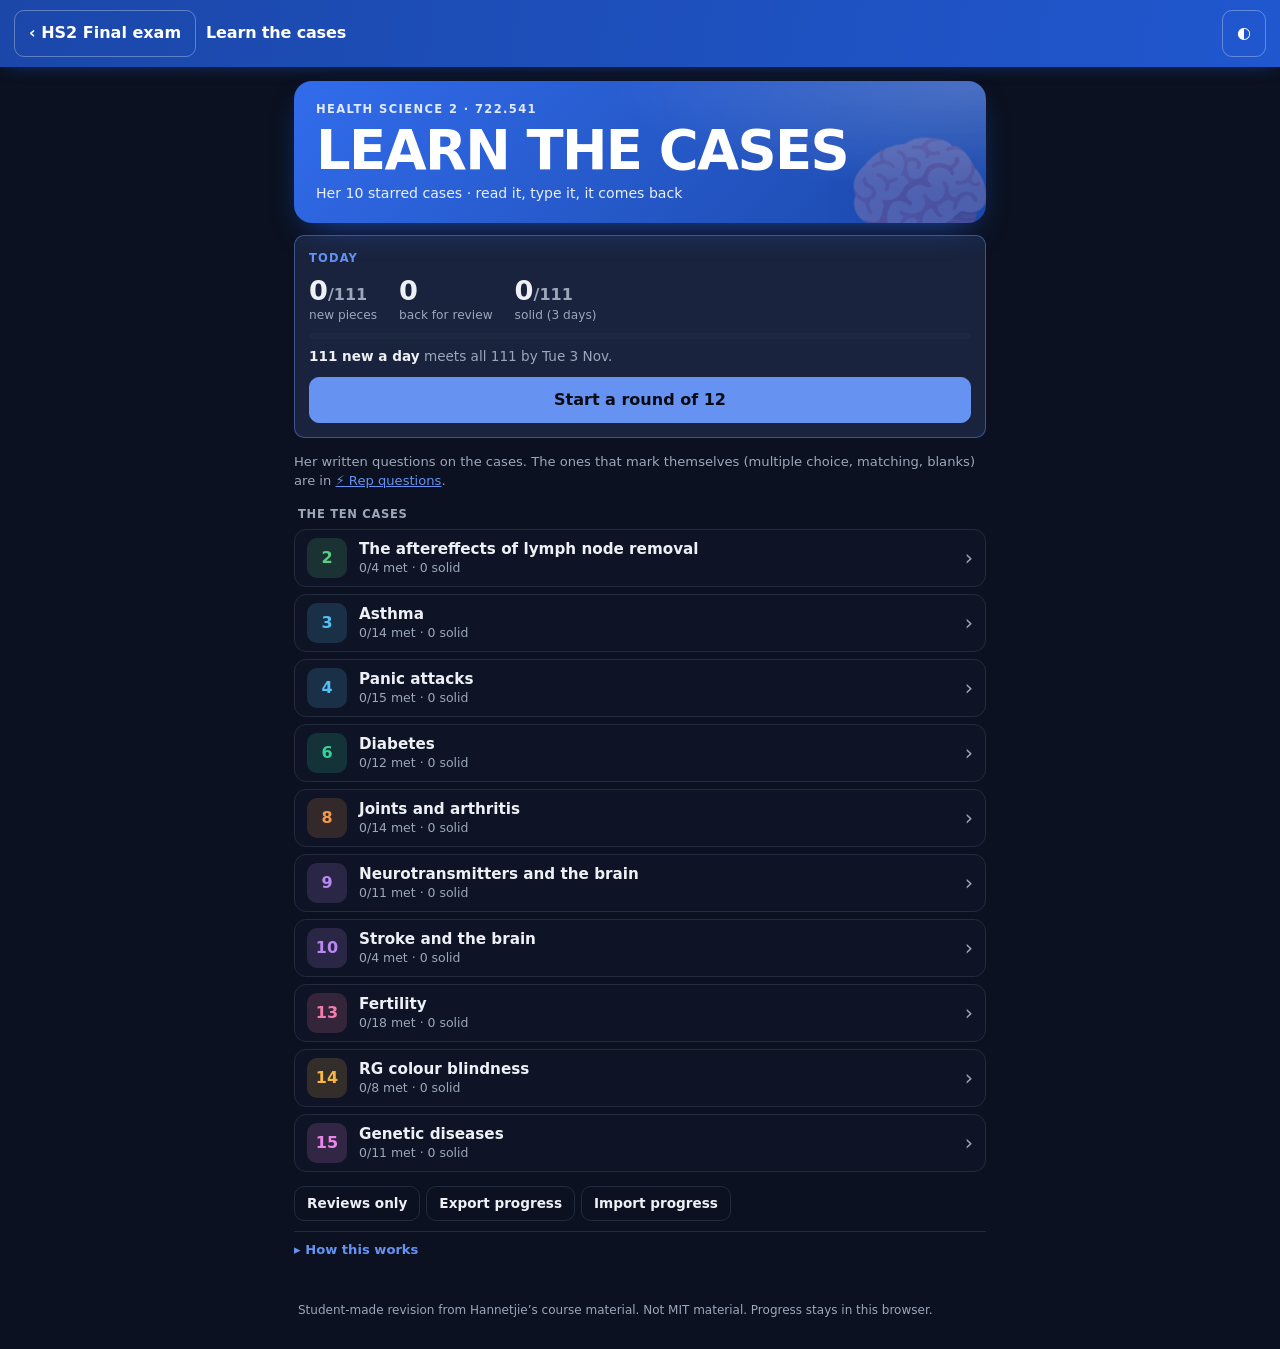
==== commit 798d7a40: "Learn: ‹ goes back to the HS2 Final exam's Learn side on the hub, not the Paper Sim Co-Authored-By: " ====
--- a/rep.html
+++ b/rep.html
@@ -4,7 +4,7 @@
 <link rel="stylesheet" href="rep.css?v=20261027g"></head>
 <body>
 <header>
-  <a class="btn ghost back" href="./" title="Back to the HS2 Final Paper Sim">‹ HS2 Final</a>
+  <a class="btn ghost back" href="https://jeremyspm.github.io/#hs2/exam/learn" title="Back to HS2 Final exam on the BN2 study tools">‹ HS2 Final exam</a>
   <h1>Learn the cases</h1>
   <span class="d" id="countdown"></span>
   <button class="btn ghost" id="themeBtn" title="theme">◐</button>
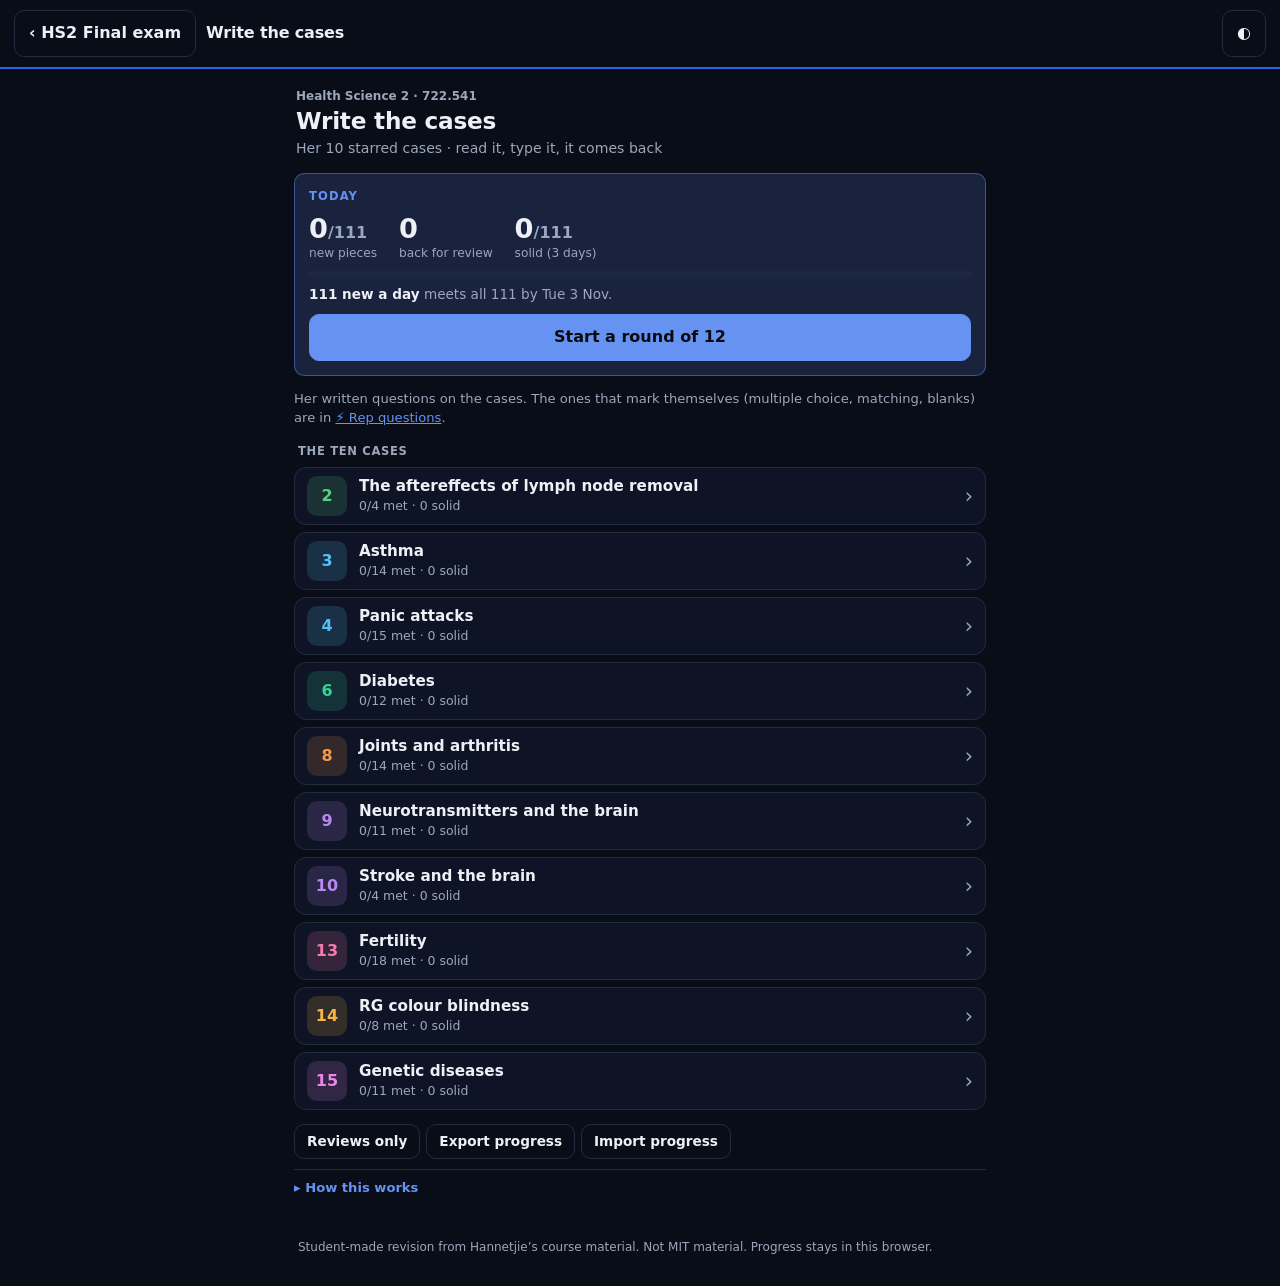
==== commit 0a9baaed: "Calmer skin; Learn the cases is Write the cases "The CSS is way too much" (27 Oct): no gradient head" ====
--- a/rep.html
+++ b/rep.html
@@ -1,11 +1,11 @@
 <!doctype html>
-<html lang="en-NZ"><head><meta charset="utf-8"><meta name="viewport" content="width=device-width,initial-scale=1"><meta name="robots" content="noindex,nofollow"><meta name="theme-color" content="#1e40af"><title>HS2 Final · Learn the cases</title>
+<html lang="en-NZ"><head><meta charset="utf-8"><meta name="viewport" content="width=device-width,initial-scale=1"><meta name="robots" content="noindex,nofollow"><meta name="theme-color" content="#1e40af"><title>HS2 Final · Write the cases</title>
 <script>try{if(JSON.parse(localStorage.getItem('hs2f.theme'))==='light')document.documentElement.dataset.theme='light'}catch(e){}</script>
 <link rel="stylesheet" href="rep.css?v=20261027g"></head>
 <body>
 <header>
-  <a class="btn ghost back" href="https://jeremyspm.github.io/#hs2/exam/learn" title="Back to HS2 Final exam on the BN2 study tools">‹ HS2 Final exam</a>
-  <h1>Learn the cases</h1>
+  <a class="btn ghost back" href="https://jeremyspm.github.io/#hs2/exam/write" title="Back to HS2 Final exam on the BN2 study tools">‹ HS2 Final exam</a>
+  <h1>Write the cases</h1>
   <span class="d" id="countdown"></span>
   <button class="btn ghost" id="themeBtn" title="theme">◐</button>
 </header>
--- a/rep.css
+++ b/rep.css
@@ -9,7 +9,7 @@
   --warn:hsl(38 92% 55%); --border:hsl(222 27% 19%); --radius:.625rem;
   --dur:200ms; --ease:cubic-bezier(.4,0,.2,1);
   --tool:#2563eb;
-  --bg:color-mix(in srgb,var(--tool) 7%,var(--bg0));
+  --bg:color-mix(in srgb,var(--tool) 3%,var(--bg0));
   --tool-deep:color-mix(in srgb,var(--tool) 72%,#000);
   --primary:color-mix(in srgb,var(--tool) 70%,#fff);
 }
@@ -26,15 +26,12 @@
 button,input,textarea,select{font:inherit;color:inherit}
 :focus-visible{outline:2px solid var(--primary);outline-offset:2px}
 
-/* ── header: the paper's colour, solid ── */
-header{position:sticky;top:0;z-index:5;display:flex;align-items:center;gap:10px;padding:10px 14px;color:#fff;
-  background:linear-gradient(100deg,var(--tool-deep),color-mix(in srgb,var(--tool) 88%,#000));
-  box-shadow:0 4px 18px -8px color-mix(in srgb,var(--tool) 60%,transparent)}
+/* ── header: plain, the paper's colour as a line under it ── */
+header{position:sticky;top:0;z-index:5;display:flex;align-items:center;gap:10px;padding:10px 14px;
+  background:var(--bg);border-bottom:2px solid var(--tool)}
 header h1{font-size:1rem;margin:0;flex:1;font-weight:700;letter-spacing:-.01em}
-header .d{color:rgb(255 255 255 / .85);font-size:.8rem;white-space:nowrap}
+header .d{color:var(--muted-fg);font-size:.8rem;white-space:nowrap}
 header .back{text-decoration:none;white-space:nowrap}
-header .btn{color:#fff;border-color:rgb(255 255 255 / .3);background:rgb(255 255 255 / .1)}
-header .btn:hover{background:rgb(255 255 255 / .2)}
 @media(max-width:560px){
   header{display:grid;grid-template-columns:auto minmax(0,1fr);grid-auto-columns:auto;gap:0 8px;padding:8px 12px}
   header .back{grid-area:1/1/span 2/2}
@@ -65,18 +62,13 @@
 .muted{color:var(--muted-fg)}
 .small{font-size:.82rem;line-height:1.45}
 
-/* ── the banner: the tool's name in giant type on the paper's colour ── */
-.idcard{position:relative;overflow:hidden;display:flex;align-items:center;margin:0 0 12px;padding:20px 22px;border-radius:18px;color:#fff;
-  background:radial-gradient(90% 130% at 100% 0%,rgb(255 255 255 / .2),transparent 60%),
-    linear-gradient(135deg,color-mix(in srgb,var(--tool) 94%,#fff),var(--tool-deep));
-  box-shadow:0 14px 34px -16px color-mix(in srgb,var(--tool) 80%,transparent)}
-.idic{position:absolute;right:-8px;bottom:-30px;font-size:7.5rem;line-height:1;opacity:.22;transform:rotate(-14deg);pointer-events:none}
-.idtx{position:relative;min-width:0}
-.idtx small{display:block;font-size:.72rem;font-weight:800;letter-spacing:.12em;text-transform:uppercase;color:rgb(255 255 255 / .86)}
-.idtx b{display:block;font-size:clamp(2.1rem,7vw,3.4rem);line-height:.95;margin:6px 0 8px;font-weight:900;letter-spacing:-.03em;text-transform:uppercase}
-.idtx>span{display:block;font-size:.88rem;color:rgb(255 255 255 / .9);line-height:1.35}
-.idtx .idwhen{display:inline-flex;margin-top:12px;padding:5px 12px;border-radius:999px;background:rgb(255 255 255 / .18);
-  border:1px solid rgb(255 255 255 / .32);font-size:.8rem;font-weight:700;color:#fff}
+/* ── the title: the tool's name, plainly ── */
+.idcard{margin:4px 2px 14px}
+.idic{display:none}
+.idtx small{display:block;font-size:.75rem;font-weight:600;color:var(--muted-fg)}
+.idtx b{display:block;font-size:1.45rem;line-height:1.2;margin:2px 0 4px;font-weight:750;letter-spacing:-.01em}
+.idtx>span{display:block;font-size:.88rem;color:var(--muted-fg);line-height:1.4}
+.idtx .idwhen{display:inline-block;margin-top:6px;font-size:.8rem;font-weight:650;color:var(--primary)}
 
 /* ── today: the pace to finish every piece by the day before the exam ── */
 .today{background:color-mix(in srgb,var(--primary) 12%,var(--card));border-color:color-mix(in srgb,var(--primary) 45%,transparent)}
@@ -211,11 +203,6 @@
 .tools{display:flex;flex-wrap:wrap;gap:6px;margin:14px 0 0}
 
 @media(max-width:560px){
-  .idcard{padding:14px 16px;margin-bottom:10px;border-radius:14px}
-  .idic{font-size:5.5rem;bottom:-20px}
-  .idtx b{font-size:2.1rem;margin:4px 0 6px}
-  .idtx>span{font-size:.8rem}
-  .idtx .idwhen{margin-top:8px;font-size:.76rem}
   .lrow{padding:7px 10px;margin-bottom:6px}
   .lic{flex-basis:36px;height:36px}
   .nums{gap:16px}
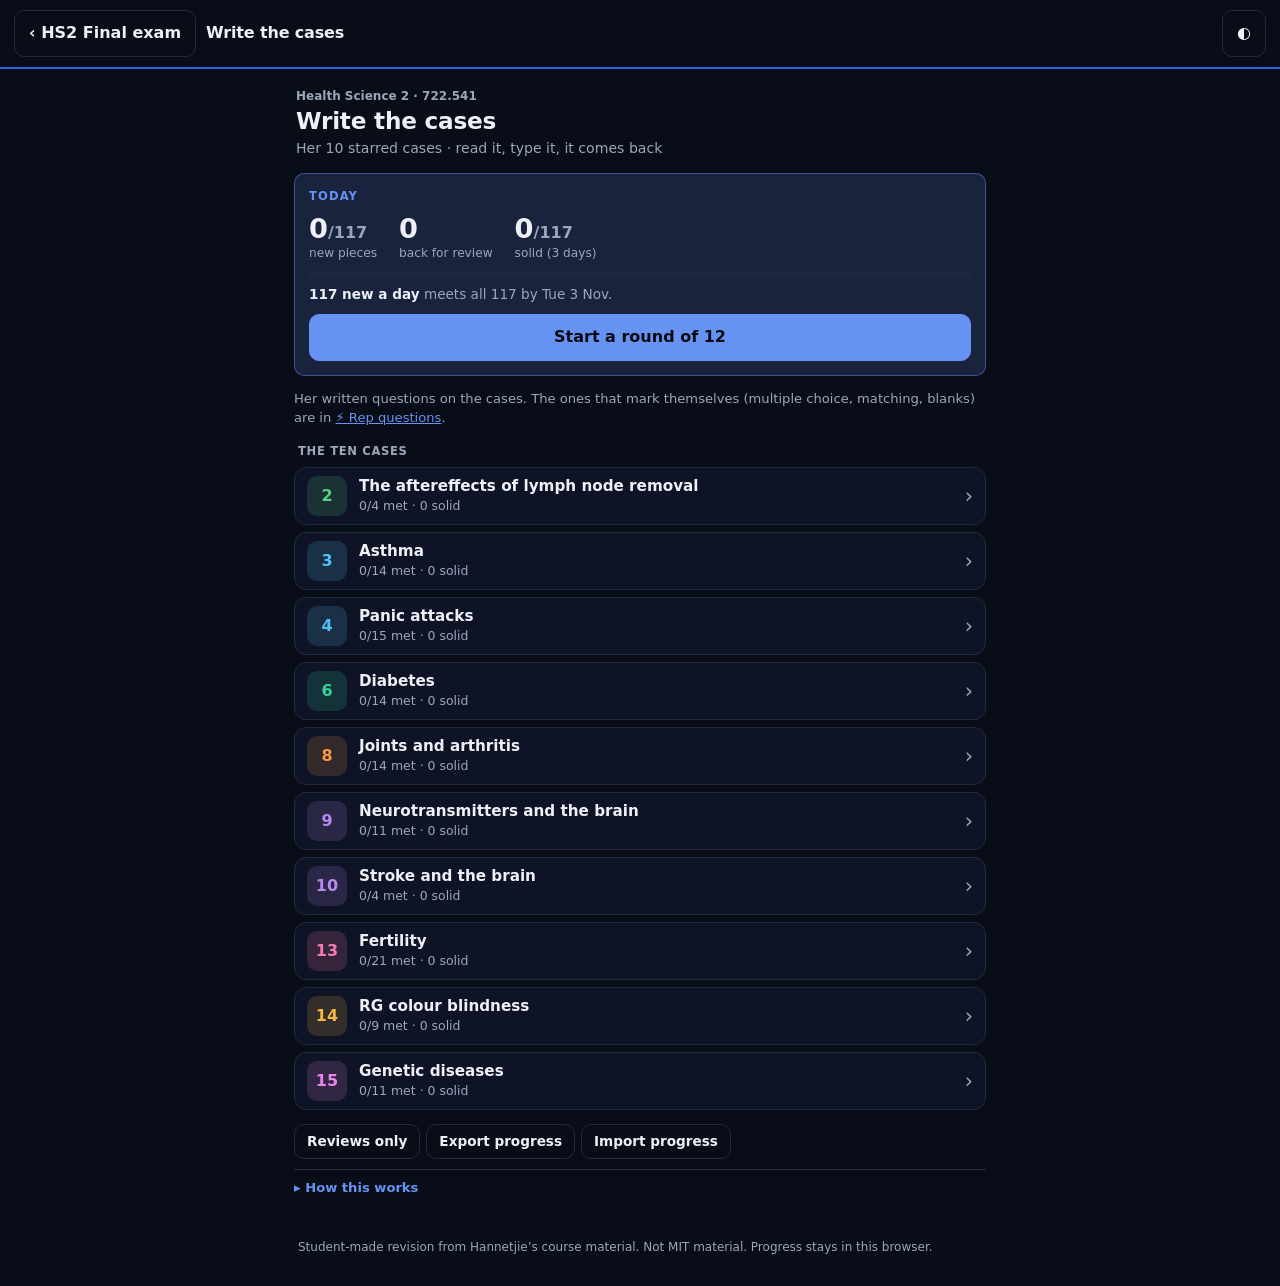
==== commit 66b33d91: "Write: four pieces from a past final, as student tutors recall it When insulin is highest and lowest" ====
--- a/rep.html
+++ b/rep.html
@@ -11,4 +11,4 @@
 </header>
 <main id="app"></main>
 <footer>Student-made revision from Hannetjie’s course material. Not MIT material. Progress stays in this browser.</footer>
-<script>window.REP_DATA = {"version":1,"cases":[{"id":"c2","title":"Exam case 2 · The aftereffects of lymph node removal","scope":"Say what the lymphatic system does (three jobs), how cancer reaches the axillary nodes and why they are checked, and why removing them swells the arm (lymphoedema — the drainage route is gone).","tip":"Short written answers of 2–3 marks each; her formative test turns the metastasis question into drop-downs.","held":[],"map":["Blood capillaries leave fluid in tissues. Lymph vessels return the excess to the blood.","Nodes filter lymph and bring immune cells together. Cancer cells may travel by this route.","Removing axillary nodes can interrupt drainage from the arm, causing lymphoedema."]},{"id":"c3","title":"Exam case 3 · Asthma","scope":"Name dyspnoea; say what narrows the airway in an attack and what that does to resistance and ventilation; how a reliever and a preventer work; the lungs’ defences and the muco-ciliary escalator (and what smoking does to it); the baroreflex that brings blood pressure back down afterwards; and her four lung micrographs — trachea, bronchus, bronchiole, alveoli — by lining, cartilage and smooth muscle.","tip":"Eight written questions from 1 to 4 marks; the baroreflex one is the longest. Her exam helpline adds “CASE STUDY LUNG HISTOLOGY FOR EXAM” under this case: expect her four micrographs, perhaps unlabelled.","held":[],"map":["Asthma narrows the airway through muscle contraction, swelling and mucus. Narrower airways resist airflow.","Cilia and mucus normally clear debris; smoking damages this clearance.","The case also asks about lung micrographs and the baroreceptor response to raised blood pressure."]},{"id":"c4","title":"Exam case 4 · Panic attacks","scope":"Bullet the steps of inhalation and exhalation, name the forced-breathing muscles, list what makes ventilation easier or harder, and run the bicarbonate buffer both ways: hyperventilation → CO2 down → pH up (respiratory alkalosis), and how breathing corrects a metabolic change — then fill her two acid–base tables (metabolic, respiratory) and say what they share.","tip":"Eleven written questions; the buffer equation is asked outright, and her two starred acid–base tables are one cell per line in her 2024 deck (slides 15–16). Her hook under them: CO2 and H+ are linked — whatever happens to one, happens to the other.","held":[],"map":["Muscles change chest volume. Volume changes pressure; air moves down the pressure gradient.","Ventilation removes CO₂. CO₂ and H⁺ move together; pH moves the opposite way.","A breathing problem can cause a pH change. A metabolic pH change can instead make breathing compensate."]},{"id":"c6","title":"Exam case 6 · Diabetes","scope":"Where insulin is made (beta cells, islets of Langerhans), the hormones that oppose it and where each comes from, the GLUT4 story at the cell, and insulin’s job in liver, muscle and fat — plus the yellow, unstarred part: what glucagon does, her day graph of glucose and insulin (basal vs bolus, never zero, lowest overnight), and what pancreatic fatigue leads to.","tip":"Six starred short written answers (1–4 marks); her formative test asks the liver / muscle / fat roles as drop-downs. Five more are unstarred but inside this yellow case, with her day graph: she says those can be asked too, depending on marks.","held":[],"map":["Insulin is the signal to take up and store glucose after a meal. Glucagon helps release glucose between meals.","The pancreas senses glucose. Insulin acts through receptors; GLUT4 insertion lets muscle and fat cells take up more glucose.","Use those relationships to explain the daily graph, fasting and diabetes."]},{"id":"c8","title":"Exam case 8 · Joints and arthritis","scope":"Name and give the function of every lettered joint structure, describe rheumatoid arthritis, name osteoarthritis and set the two side by side, and explain where cortisol comes from, what it does in stress, and why it helps Shannon — plus the yellow, unstarred part: why synovial joints matter, which type the hip, knee, shoulder and elbow are, what bursitis is, and what to tell Shannon.","tip":"A label-and-function table on her joint figure, then short written answers; her formative test asks the joint letters as drop-downs. Her 30 May 2024 session: “the diagrams in the case studies will be in the exam. I’m promising you” — this joint is “definitely in”, perhaps numbered 1, 2, 3 instead of lettered.","held":[],"map":["A synovial joint combines smooth cartilage, lubrication, a capsule and supporting ligaments.","Osteoarthritis involves degenerative joint changes. Rheumatoid arthritis is autoimmune inflammation.","Cortisol links the stress-response questions to suppression of inflammation in the arthritis questions."]},{"id":"c9","title":"Exam case 9 · Neurotransmitters and the brain","scope":"Define a neurotransmitter, say where dopamine is made, give calcium’s role, walk the steps of synaptic transmission from the action potential to re-uptake, and label every letter of her synapse figure — plus the unstarred levodopa question (the blood-brain barrier).","tip":"Short written answers; the step sequence is the long one, and her formative test asks the synapse figure as drop-downs. Her 2024 sessions: “you will get this specific drawing in the exam” (label it: pre/post by vesicles/receptors, Ca2+ and reuptake channels, exocytosis, diffusion); “you will probably be asked to place [the steps] in the right order”; and depth — “a superficial answer will just say neurotransmitters diffuse… you must give all seven steps”.","held":[],"map":["An electrical signal reaches the presynaptic terminal. Calcium entry triggers chemical transmitter release.","The transmitter crosses a gap and binds receptors on the next cell. The signal must then be cleared.","Match each step to the synapse picture, and connect dopamine loss to Parkinson’s treatment."]},{"id":"c10","title":"Exam case 10 · Stroke and the brain","scope":"Put a name and a function on every lettered area of her cerebrum figure, and say what damage there would change — plus the guided “where is it” answers for the cerebellum, pons, medulla and corpus callosum.","tip":"Her figure with letters; her formative test asks the areas as drop-downs and the four brain-part locations as fill-in-the-gaps. Her 31 May 2024 session (1:09:29–1:13:51): “you’ll get the same diagram in the exam, even ABCs on the same places”. Her hooks: the central sulcus divides the frontal lobe (in front, MOTOR) from the parietal lobe (behind, SENSORY); Broca’s area is motor (“the motor mouth”, producing speech), Wernicke’s is sensory (understanding it); G, vision, is in the occipital lobe. And “make a note of it”: two types of stroke — ischaemic (the majority, a blood clot, a lack of blood supply) and haemorrhagic (a burst vessel or aneurysm, the most serious).","held":[],"map":["A brain region has a job. Damage can impair that job.","Motor cortex sits in front of the central sulcus; somatosensory cortex sits behind it.","Learn the locations on her image, then retrieve the functions and the effects of damage."]},{"id":"c13","title":"Exam case 13 · Fertility","scope":"Explain the ovulation predictor kit (the LH surge), what happens at ovulation step by step, the fertile days on her graph, why the hormones rise and fall, and what pregnancy does to the graph, how progesterone contraception works, and her contraception table (how each method prevents pregnancy, and which one also stops STIs) — then the fertility-factor, sex-hormone and IVF questions she has not answered yet.","tip":"Her Fertility quiz turns this case into matching, true/false, a six-blank drop-down and MCQs; the exam may ask any of them written. Her 2024 session (17:28–24:13, 37:21): the cycle graph IS in the exam, but the labels may be taken away (phase, hormone and cycle names, letters instead) — know each curve by its shape: LH peaks just before ovulation, progesterone is low then peaks in the second half, and FSH goes with follicular and proliferative (“keep the F’s together”).","held":[],"map":["FSH helps follicles grow; LH triggers ovulation. Oestrogen and progesterone prepare and maintain the uterine lining.","Fertility depends on viable gametes, suitable timing and a route for them to meet.","Contraception interrupts the process. IVF helps fertilisation take place outside the body."]},{"id":"c14","title":"Exam case 14 · RG colour blindness","scope":"Rods vs cones (where, what for), RG colour blindness as faulty L and M cones, every relative’s genotype through Simon’s maternal grandfather and carrier mum, the X-linked recessive rules, and why he passes it to none of his sons but all his daughters.","tip":"Her exam revision deck asks it as MCQ (“X-linked recessive”) and fill-the-gaps (retina → photoreceptor → cone). Her 2024 session: the exam will NOT ask you to draw the pedigree, but may give the phenotypes and ask for each genotype as a fill-in (1:00:49).","held":[],"map":["Rods support dim-light vision; cones support colour and detailed vision.","For this X-linked recessive condition, a male has one X; a female has two. Track the affected allele.","Fathers give sons a Y and daughters an X. Mothers give an X to every child."]},{"id":"c15","title":"Exam case 15 · Genetic diseases","scope":"Cystic fibrosis = autosomal recessive (carriers, skips generations); Huntington’s = autosomal dominant on chromosome 4 (one copy is enough). Read both family pedigrees for every genotype and phenotype, and work out the chance each youngest member passes it on.","tip":"Pedigree charts with written genotypes, and a mode-of-inheritance table; her Module 3 help board names Huntington’s in these words.","held":[],"map":["First identify recessive or dominant inheritance. Then decide which genotype makes a person shaded.","CF: two recessive alleles are required. An unaffected person may still be a carrier.","Huntington’s: one dominant allele is enough in these pedigree exercises. Use family relationships to fill uncertain genotypes."]}],"questions":[{"id":"q6732f41a5b","quiz":"case-c2","sys":"lymph","mod":"cases","cmod":"m1","type":"essay","pts":3,"q":"What are the major functions of the lymphatic system, which the lymph is a part of?","imgs":[],"qh":"<p>What are the major functions of the lymphatic system, which the lymph is a part of?<\/p>","qt":"What are the major functions of the lymphatic system, which the lymph is a part of?","saq":{"steps":["Digestive: lacteals in the gut, into which dietary fat is absorbed to be taken for processing.","Immunological: the immune response — thymus (T cells mature), bone marrow (B cells mature, making antibodies), lymph nodes (where lymphocytes and other immune cells interact to create and coordinate an immune response; areas of high immune-cell activity).","Fluid balance: the drainage points of interstitial fluid — draining away excess tissue fluid for monitoring (any antigens are easily found) and returning it to the venous system."],"src":"Her answer · 2024 case-study model-answers deck, slides 3–5"},"scenario":"Exam case 2 · The aftereffects of lymph node removal — Aleki and Vicky visit their friend, Mary who had undergone a right mastectomy for cancer a fortnight ago. Mary mentioned the cancer had spread to the lymph nodes and that some axillary lymph nodes were also removed. She complained of swelling in the right arm after the surgery. Her friend, who is good with mirimiri and massage offers to help massage her arm, which helps to bring down the swelling.","caseId":"c2","short":{"id":"c:c2:what are the major","title":"Lymphatic system: three functions","hook":"DIGEST fat, DEFEND the body, DRAIN the tissues.","groups":[{"q":"Digestive","facts":[{"t":"**Digestive**: **lacteals** in the gut absorb **dietary fat**","of":[0]}]},{"q":"Immunological","facts":[{"t":"**Immunological**: the **immune response**","of":[1]},{"t":"**thymus** (**T cells** mature), **bone marrow** (**B cells** mature)","of":[1]},{"t":"**lymph nodes**: where immune cells meet and coordinate","of":[1]}]},{"q":"Fluid balance","facts":[{"t":"**Fluid balance**: drains **excess tissue fluid**","of":[2]},{"t":"and returns it to the **venous system**","of":[2]}]}]},"note":"Think of three linked jobs: collect fat from the gut, support immune defence, and return excess tissue fluid to the bloodstream. Name the structures as well as the jobs.","source":"Her answer · 2024 case-study model-answers deck, slides 3–5"},{"id":"q3a616933df","quiz":"case-c2","sys":"lymph","mod":"cases","cmod":"m1","type":"essay","pts":2,"q":"What is the role of the axillary lymph nodes in the spread of cancer? Explain.","imgs":[],"qh":"<p>What is the role of the axillary lymph nodes in the spread of cancer? Explain.<\/p>","qt":"What is the role of the axillary lymph nodes in the spread of cancer? Explain.","saq":{"steps":["Spread of cancer is metastasis: if a cancerous cell detaches from its origin (a tumour) and gets into the lymphatic system it can potentially reach any part of the body.","We check the axillary (armpit) nodes for cancer cells: the first node to be affected, closest to the breast, is the sentinel node — cancer cells there show the cancer has spread; none there gives some confidence it is limited to the breast."],"src":"Her answer · 2024 case-study model-answers deck, slide 6"},"scenario":"Exam case 2 · The aftereffects of lymph node removal — Aleki and Vicky visit their friend, Mary who had undergone a right mastectomy for cancer a fortnight ago. Mary mentioned the cancer had spread to the lymph nodes and that some axillary lymph nodes were also removed. She complained of swelling in the right arm after the surgery. Her friend, who is good with mirimiri and massage offers to help massage her arm, which helps to bring down the swelling.","caseId":"c2","short":{"id":"c:c2:what is the role","title":"Axillary nodes and cancer spread","hook":"Cancer escapes into the lymph; the SENTINEL node is checked first.","groups":[{"q":"How cancer spreads","facts":[{"t":"Spread of cancer = **metastasis**","of":[0]},{"t":"Cancer cells in the **lymphatic system** can reach **any part of the body**","of":[0]}]},{"q":"Why the axillary nodes matter","facts":[{"t":"The **axillary** (armpit) nodes are checked for **cancer cells**","of":[1]},{"t":"The first, closest to the breast, is the **sentinel node**","of":[1]},{"t":"Cancer there = it has **spread**; none = likely still in the breast","of":[1]}]}]},"note":"Breast lymph drains towards axillary nodes. Cancer cells can follow that drainage route, so examining nodes helps show whether cancer has spread. The sentinel node is the first draining node assessed.","source":"Her answer · 2024 case-study model-answers deck, slide 6"},{"id":"q9aee7ae3e9","quiz":"case-c2","sys":"lymph","mod":"cases","cmod":"m1","type":"essay","pts":2,"q":"Why did Mary develop swelling in the right arm after mastectomy? You will need to think about fluid dynamics, and what causes fluid to move into or still in the interstitial spaces (tissue space).","imgs":[],"qh":"<p>Why did Mary develop swelling in the right arm after mastectomy? You will need to think about fluid dynamics, and what causes fluid to move into or still in the interstitial spaces (tissue space).<\/p>","qt":"Why did Mary develop swelling in the right arm after mastectomy? You will need to think about fluid dynamics, and what causes fluid to move into or still in the interstitial spaces (tissue space).","saq":{"steps":["When the lymph nodes are removed, the fluid that normally drains from the arm through those nodes is blocked.","With nowhere for the remaining tissue fluid to go (normally it drains through the lymphatic vessels and returns to the venous system at the subclavian vein), the lymphatic vessels fill until they cannot drain the tissue fluid from the tissue — lymphoedema."],"src":"Her answer · 2024 case-study model-answers deck, slide 7"},"scenario":"Exam case 2 · The aftereffects of lymph node removal — Aleki and Vicky visit their friend, Mary who had undergone a right mastectomy for cancer a fortnight ago. Mary mentioned the cancer had spread to the lymph nodes and that some axillary lymph nodes were also removed. She complained of swelling in the right arm after the surgery. Her friend, who is good with mirimiri and massage offers to help massage her arm, which helps to bring down the swelling.","caseId":"c2","short":{"id":"c:c2:why did mary develop","title":"Mary's swollen arm","hook":"Nodes out → drain BLOCKED → fluid stays → LYMPHOEDEMA.","groups":[{"q":"Why the arm swells","facts":[{"t":"Removing the **lymph nodes**: the arm's drainage is **blocked**","of":[0]},{"t":"Normally tissue fluid drains back at the **subclavian vein**","of":[1]},{"t":"Now the **lymphatic vessels** fill and cannot drain the tissue","of":[1]},{"t":"The swelling is **lymphoedema**","of":[1]}]}]},"note":"Fluid continues to leave blood capillaries after surgery. If lymph drainage is damaged, that fluid cannot leave the arm adequately. The imbalance between inflow and drainage produces swelling.","source":"Her answer · 2024 case-study model-answers deck, slide 7"},{"id":"q6f4168df8a","quiz":"211092","sys":"cases","mod":"cases","pts":3,"q":"The role of the axillary lymph nodes in the spread of cancer is [ Select ] . The Spread of cancer is known as [a], so if cancerous cells detach themselves from their origin (for tumor for example), and get into the lymphatic system they could potentially get to any part of the body. Checking the armpit lymph nodes, since the breast drains to them, can give an indication of whether cancer has spread. If they have no cancer cells, it shows that the cancer is [ Select ] . The swelling in Mary's right arm after mastectomy is a sign that [ Select ] .","imgs":["HS2DATA-668c28e1b4368fa2.png"],"qh":"<ol><li>The role of the axillary lymph nodes in the spread of cancer is [[BLANK:0]].<\/li><\/ol> <p>The Spread of cancer is known as [a], so if cancerous cells detach themselves from their origin (for tumor for example), and get into the lymphatic system they could potentially get to any part of the body. Checking the armpit lymph nodes, since the breast drains to them, can give an indication of whether cancer has spread. If they have no cancer cells, it shows that the cancer is [[BLANK:1]].<\/p> <p>The swelling in Mary's right arm after mastectomy is a sign that [[BLANK:2]].<\/p> <p><strong> [[IMG:HS2DATA-668c28e1b4368fa2.png]]<\/strong><\/p>","qt":"The role of the axillary lymph nodes in the spread of cancer is ____. The Spread of cancer is known as [a], so if cancerous cells detach themselves from their origin (for tumor for example), and get into the lymphatic system they could potentially get to any part of the body. Checking the armpit lymph nodes, since the breast drains to them, can give an indication of whether cancer has spread. If they have no cancer cells, it shows that the cancer is ____. The swelling in Mary's right arm after mastectomy is a sign that ____.","type":"cloze","bk":"dd","blanks":[{"label":"Answer 1:","options":["epigenetic","epistasis","mutated","metastasis"],"correct":"metastasis","ctx":"…nodes in the spread of cancer is"},{"label":"Answer 2:","options":["limited to the breast","not as aggressive","aggressive"],"correct":"limited to the breast","ctx":"…cells, it shows that the cancer is"},{"label":"Answer 3:","options":["she is drinking too much fluid","the cancer has spread","more lymph than usual is spreading from the arm","the lymph drainage is hampered by the surgery"],"correct":"the lymph drainage is hampered by the surgery","ctx":"…arm after mastectomy is a sign that"}],"caseId":"c2","note":null,"source":"Case Study Formative Test · Modules 1–2"},{"id":"qfa09d306fc","quiz":"case-c3","sys":"resp","mod":"cases","cmod":"m1","type":"essay","pts":1,"q":"What term is used to describe difficulty breathing?","imgs":[],"qh":"<p>What term is used to describe difficulty breathing?<\/p>","qt":"What term is used to describe difficulty breathing?","saq":{"steps":["Dyspnoea — dys (bad, not good) + pnoea (breathing). Compare eupnoea (normal), tachypnoea (fast), apnoea (none), hyperventilation (hard and fast, changing blood CO₂)."],"src":"Her answer · 2024 case-study model-answers deck, slide 17"},"scenario":"Exam case 3 · Asthma — Ane has had severe asthma since they were young. During a particularly bad asthma attack, Ane is experiencing difficulty breathing, particularly on the out-breath. Ane’s asthma is often triggered by small particles of pollen that manage to make their way into their lungs despite the protective features designed to keep them out. Ane makes sure to have their Salbutamol inhaler, which helps to relieve the symptoms of their asthma attack.","caseId":"c3","short":{"id":"c:c3:what term is used","title":"Difficulty breathing: the term","hook":"DYS = bad, PNOEA = breathing.","groups":[{"q":"The term","facts":[{"t":"**Dyspnoea**: **dys** (bad) + **pnoea** (breathing)","of":[0]}]}]},"note":"Dyspnoea names the symptom of difficult or uncomfortable breathing. The word does not itself identify the cause.","source":"Her answer · 2024 case-study model-answers deck, slide 17"},{"id":"qa113555c77","quiz":"case-c3","sys":"resp","mod":"cases","cmod":"m1","type":"essay","pts":3,"q":"What is happening in Ane’s lungs to make breathing difficult?","imgs":[],"qh":"<p>What is happening in Ane’s lungs to make breathing difficult?<\/p>","qt":"What is happening in Ane’s lungs to make breathing difficult?","saq":{"steps":["Bronchoconstriction: the airway becomes constricted — the smooth muscle around it has contracted.","Inflammation: the wall of the airway is thick with swelling.","Increased mucus secretion as well — less room for air."],"src":"Her answer · 2024 case-study model-answers deck, slide 18"},"scenario":"Exam case 3 · Asthma — Ane has had severe asthma since they were young. During a particularly bad asthma attack, Ane is experiencing difficulty breathing, particularly on the out-breath. Ane’s asthma is often triggered by small particles of pollen that manage to make their way into their lungs despite the protective features designed to keep them out. Ane makes sure to have their Salbutamol inhaler, which helps to relieve the symptoms of their asthma attack.","caseId":"c3","short":{"id":"c:c3:what is happening in","title":"What asthma does to the airways","hook":"SQUEEZE, SWELL, SLIME.","groups":[{"q":"Three things narrow the airway","facts":[{"t":"**Bronchoconstriction**: the airway **smooth muscle** has **contracted**","of":[0]},{"t":"**Inflammation**: the airway wall is thick with **swelling**","of":[1]},{"t":"More **mucus** secretion: less room for air","of":[2]}]}]},"note":"Picture the airway opening getting smaller from three directions: muscle squeezes it, its wall swells, and mucus occupies the remaining space. All three reduce the space available for airflow.","source":"Her answer · 2024 case-study model-answers deck, slide 18"},{"id":"qf5924de181","quiz":"case-c3","sys":"resp","mod":"cases","cmod":"m1","type":"essay","pts":2,"q":"How is Ane’s ventilation and airway resistance impacted?","imgs":[],"qh":"<p>How is Ane’s ventilation and airway resistance impacted?<\/p>","qt":"How is Ane’s ventilation and airway resistance impacted?","saq":{"steps":["Airway resistance is high → harder to breathe (a greater pressure difference is required) → dyspnoea.","Accessory respiratory muscles are recruited — extra muscles for breathing, an \"increase in the work of breathing\"."],"src":"Her answer · 2024 case-study model-answers deck, slide 18"},"scenario":"Exam case 3 · Asthma — Ane has had severe asthma since they were young. During a particularly bad asthma attack, Ane is experiencing difficulty breathing, particularly on the out-breath. Ane’s asthma is often triggered by small particles of pollen that manage to make their way into their lungs despite the protective features designed to keep them out. Ane makes sure to have their Salbutamol inhaler, which helps to relieve the symptoms of their asthma attack.","caseId":"c3","short":{"id":"c:c3:how is ane s","title":"Ane's ventilation and resistance","hook":"Narrow pipes: HIGH resistance, HARDER work, EXTRA muscles.","groups":[{"q":"Airway resistance","facts":[{"t":"**Airway resistance** is **high** → **harder to breathe**","of":[0]},{"t":"It needs a **greater pressure difference** → **dyspnoea**","of":[0]}]},{"q":"Ventilation","facts":[{"t":"**Accessory respiratory muscles** are recruited","of":[1]},{"t":"An **increase in the work of breathing**","of":[1]}]}]},"note":"A narrower airway creates greater resistance. Moving air then takes more muscular effort, and ventilation can fall. Connect the structural narrowing to the functional effect.","source":"Her answer · 2024 case-study model-answers deck, slide 18"},{"id":"q0f73a5184b","quiz":"case-c3","sys":"resp","mod":"cases","cmod":"m1","type":"essay","pts":1,"q":"How does an inhaler help when Ane is having an asthma attack?","imgs":[],"qh":"<p>How does an inhaler help when Ane is having an asthma attack?<\/p>","qt":"How does an inhaler help when Ane is having an asthma attack?","saq":{"steps":["A reliever inhaler is a BRONCHODILATOR: it forces the airway smooth muscle to relax, which lets the airway widen and relieves the symptoms so you can breathe. (A preventer is a corticosteroid — anti-inflammatory.)"],"src":"Her answer · 2024 case-study model-answers deck, slide 18"},"scenario":"Exam case 3 · Asthma — Ane has had severe asthma since they were young. During a particularly bad asthma attack, Ane is experiencing difficulty breathing, particularly on the out-breath. Ane’s asthma is often triggered by small particles of pollen that manage to make their way into their lungs despite the protective features designed to keep them out. Ane makes sure to have their Salbutamol inhaler, which helps to relieve the symptoms of their asthma attack.","caseId":"c3","short":{"id":"c:c3:how does an inhaler","title":"How the reliever inhaler helps","hook":"The reliever RELAXES the airway; the preventer calms inflammation.","groups":[{"q":"The reliever","facts":[{"t":"A reliever is a **bronchodilator**","of":[0]},{"t":"The airway **smooth muscle** is forced to **relax**, so the airway widens","of":[0]},{"t":"(A preventer is a **corticosteroid**: **anti-inflammatory**)","of":[0]}]}]},"note":"Relaxing the smooth muscle widens the airway. This reduces resistance and makes airflow easier. Connect the medication’s action to the part of asthma it relieves.","source":"Her answer · 2024 case-study model-answers deck, slide 18"},{"id":"q37e28a925c","quiz":"case-c3","sys":"resp","mod":"cases","cmod":"m1","type":"essay","pts":3,"q":"How does the body usually keep dust and small particles out of the lungs? There are several mechanisms for this!","imgs":[],"qh":"<p>How does the body usually keep dust and small particles out of the lungs? There are several mechanisms for this!<\/p>","qt":"How does the body usually keep dust and small particles out of the lungs? There are several mechanisms for this!","saq":{"steps":["Mucus and cilia — the muco-ciliary escalator.","Nasal hairs — a filter that traps particles, which end up stuck in mucus.","The carina at the bottom of the trachea stimulates the cough reflex; the epiglottis keeps large objects out of the trachea (not effective against small particles)."],"src":"Her answer · 2024 case-study model-answers deck, slide 19"},"scenario":"Exam case 3 · Asthma — Ane has had severe asthma since they were young. During a particularly bad asthma attack, Ane is experiencing difficulty breathing, particularly on the out-breath. Ane’s asthma is often triggered by small particles of pollen that manage to make their way into their lungs despite the protective features designed to keep them out. Ane makes sure to have their Salbutamol inhaler, which helps to relieve the symptoms of their asthma attack.","caseId":"c3","short":{"id":"c:c3:how does the body","title":"Keeping dust out of the lungs","hook":"STICK and SWEEP, FILTER, COUGH.","groups":[{"q":"The defences","facts":[{"t":"**Mucus and cilia**: the **muco-ciliary escalator**","of":[0]},{"t":"**Nasal hairs** filter; particles stick in **mucus**","of":[1]},{"t":"The **carina** triggers the **cough reflex**","of":[2]},{"t":"The **epiglottis** keeps large objects out of the **trachea**","of":[2]}]}]},"note":"Different defences act at different levels: trap particles, move them out, expel them, or engulf them. Learn the named structures with the jobs in the answer below.","source":"Her answer · 2024 case-study model-answers deck, slide 19"},{"id":"q4d2b76c870","quiz":"case-c3","sys":"resp","mod":"cases","cmod":"m1","type":"essay","pts":2,"q":"The muco-cillary escalator is one of the mechanism. How does the muco-cillary escalator work?","imgs":[],"qh":"<p>The muco-cillary escalator is one of the mechanism. How does the muco-cillary escalator work?<\/p>","qt":"The muco-cillary escalator is one of the mechanism. How does the muco-cillary escalator work?","saq":{"steps":["Cilia — small hair-like structures lining the respiratory epithelium — beat to sweep mucus up and out of the airways.","Mucus is sticky: particles and dust get stuck in it and are trapped, then carried up on the cilia."],"src":"Her answer · 2024 case-study model-answers deck, slide 20"},"scenario":"Exam case 3 · Asthma — Ane has had severe asthma since they were young. During a particularly bad asthma attack, Ane is experiencing difficulty breathing, particularly on the out-breath. Ane’s asthma is often triggered by small particles of pollen that manage to make their way into their lungs despite the protective features designed to keep them out. Ane makes sure to have their Salbutamol inhaler, which helps to relieve the symptoms of their asthma attack.","caseId":"c3","short":{"id":"c:c3:the muco cillary escalator","title":"The muco-ciliary escalator","hook":"Mucus STICKS it, cilia SWEEP it up and out.","groups":[{"q":"How it works","facts":[{"t":"**Cilia** line the **respiratory epithelium**","of":[0]},{"t":"They **beat to sweep mucus up and out** of the airways","of":[0]},{"t":"**Mucus** is **sticky**: dust is **trapped** in it","of":[1]}]}]},"note":"Mucus traps inhaled particles. Cilia beat to move the mucus towards the throat, where it can be swallowed or expelled. Trapping and moving are two separate jobs.","source":"Her answer · 2024 case-study model-answers deck, slide 20"},{"id":"q799f22cca4","quiz":"case-c3","sys":"resp","mod":"cases","cmod":"m1","type":"essay","pts":2,"q":"Smoking damages this escalator – how would this impact a smoker?","imgs":[],"qh":"<p>Smoking damages this escalator – how would this impact a smoker?<\/p>","qt":"Smoking damages this escalator – how would this impact a smoker?","saq":{"steps":["The cilia are damaged, so mucus cannot be moved up and out of the lungs.","A smoker’s cough develops to replace the lost function of the cilia."],"src":"Her answer · 2024 case-study model-answers deck, slide 20"},"scenario":"Exam case 3 · Asthma — Ane has had severe asthma since they were young. During a particularly bad asthma attack, Ane is experiencing difficulty breathing, particularly on the out-breath. Ane’s asthma is often triggered by small particles of pollen that manage to make their way into their lungs despite the protective features designed to keep them out. Ane makes sure to have their Salbutamol inhaler, which helps to relieve the symptoms of their asthma attack.","caseId":"c3","short":{"id":"c:c3:smoking damages this escalator","title":"What smoking does to the escalator","hook":"Cilia DAMAGED → mucus STUCK → smoker's COUGH.","groups":[{"q":"The effect","facts":[{"t":"The **cilia are damaged**","of":[0]},{"t":"so **mucus** cannot be moved **up and out**","of":[0]},{"t":"A **smoker’s cough** develops to replace them","of":[1]}]}]},"note":"If the cilia are damaged, mucus is no longer moved effectively. Debris and microbes remain, so the protective clearing mechanism works poorly.","source":"Her answer · 2024 case-study model-answers deck, slide 20"},{"id":"q239ad865d2","quiz":"case-c3","sys":"resp","mod":"cases","cmod":"m1","type":"essay","pts":4,"q":"Ane’s blood pressure was high due to their fight or flight response. What process helps to return their blood pressure back to normal after their asthma attack? (Think the full process!)","imgs":[],"qh":"<p>Ane’s blood pressure was high due to their fight or flight response. What process helps to return their blood pressure back to normal after their asthma attack? (Think the full process!)<\/p>","qt":"Ane’s blood pressure was high due to their fight or flight response. What process helps to return their blood pressure back to normal after their asthma attack? (Think the full process!)","saq":{"steps":["The carotid and aortic baroreceptors — stretch receptors in the blood vessel walls — pick up that the blood pressure is high (the walls are very stretched).","They send the message to the medulla oblongata: its cardio-acceleratory, cardio-inhibitory and vasomotor centres.","The cardio-inhibitory centre is stimulated and the cardio-acceleratory centre is inhibited (you can’t brake and accelerate at once).","The message goes via the vagus nerve: the rate and force of the heartbeat drop, so the cardiac output drops.","The vasomotor centre brings about vasodilation: more space for the blood.","Together these bring the blood pressure back down to normal."],"src":"Her answer · her 29 May 2024 case-study session (same Canvas page, the Lymph node removal · Panic · Asthma · Diabetes video), 1:26:36–1:33:00 (until 5 Oct this answer was the tool’s, from her CVS 4 page)"},"scenario":"Exam case 3 · Asthma — Ane has had severe asthma since they were young. During a particularly bad asthma attack, Ane is experiencing difficulty breathing, particularly on the out-breath. Ane’s asthma is often triggered by small particles of pollen that manage to make their way into their lungs despite the protective features designed to keep them out. Ane makes sure to have their Salbutamol inhaler, which helps to relieve the symptoms of their asthma attack.","hl":"cvs-bp-control","caseId":"c3","short":{"id":"c:c3:ane s blood pressure","title":"Bringing Ane's blood pressure down","hook":"STRETCH → MEDULLA: brake ON, accelerator OFF → vagus slows → vessels WIDEN.","groups":[{"q":"Sense it","facts":[{"t":"**Carotid** and **aortic baroreceptors** (**stretch receptors**) pick up **high** pressure","of":[0]}]},{"q":"Tell the brain","facts":[{"t":"To the **medulla oblongata**: **cardio-acceleratory**, **cardio-inhibitory**, **vasomotor** centres","of":[1]}]},{"q":"Slow the heart","facts":[{"t":"**Cardio-inhibitory** **stimulated**; **cardio-acceleratory** **inhibited**","of":[2]},{"t":"Via the **vagus nerve**: **rate** and **force** drop, **cardiac output** drops","of":[3]}]},{"q":"Widen the vessels","facts":[{"t":"**Vasomotor centre**: **vasodilation**, more **space** for the blood","of":[4]}]},{"q":"Result","facts":[{"t":"Blood pressure back down to **normal**","of":[5]}]}]},"note":"This is negative feedback. Stretch receptors detect the rise, signals reach the brainstem, and autonomic output reduces heart activity and vascular resistance. Follow sensor → control centre → effectors → pressure falls.","source":"Her answer · her 29 May 2024 case-study session (same Canvas page, the Lymph node removal · Panic · Asthma · Diabetes video), 1:26:36–1:33:00 (until 5 Oct this answer was the tool’s, from her CVS 4 page)"},{"id":"q9d2af05550","quiz":"case-c3","sys":"resp","mod":"cases","cmod":"m1","type":"essay","pts":10,"q":"Her four lung micrographs, A to D (Case Study Workbook, case 3, “Images of different parts of the lungs”): name the part of the airway each one shows, and give its lining and whether cartilage and smooth muscle are present.","imgs":["wb26-lung4.png"],"qh":"<p>Her four lung micrographs, A to D (Case Study Workbook, case 3, “Images of different parts of the lungs”): name the part of the airway each one shows, and give its lining and whether cartilage and smooth muscle are present.<\/p>","qt":"Her four lung micrographs, A to D (Case Study Workbook, case 3, “Images of different parts of the lungs”): name the part of the airway each one shows, and give its lining and whether cartilage and smooth muscle are present.","saq":{"steps":["A — Trachea: lined with ciliated pseudostratified columnar epithelium.","Trachea: cartilage present; smooth muscles present.","B — Bronchus: lined with ciliated pseudostratified columnar epithelium (1).","Bronchus: smooth muscles present (2); cartilage present (3).","C — Bronchiole: lined with cuboidal epithelium.","Bronchiole: cartilage absent; smooth muscles present.","D — Alveoli: composed of mainly type 1 pneumocytes = squamous epithelium for gaseous exchange.","Alveoli: a smaller number of type 2 pneumocytes for surfactant production; macrophages to keep the alveoli clean.","Alveoli: no cartilage or muscles present.","The smooth muscles are relaxed by bronchodilators (the reliever); cortisol, daily (the preventer), reduces the inflammation."],"src":"Her answer · her Case Study Workbook 2026 S2, case 3 (the answers are in her own table under the four images), and her CASE STUDY LUNG HISTOLOGY FOR EXAM deck, slide 2, for the last line. The question wording and the A–D letters are the tool’s: the table is not starred, but her exam helpline links that deck under this case"},"scenario":"Exam case 3 · Asthma — Ane has had severe asthma since they were young. During a particularly bad asthma attack, Ane is experiencing difficulty breathing, particularly on the out-breath. Ane’s asthma is often triggered by small particles of pollen that manage to make their way into their lungs despite the protective features designed to keep them out. Ane makes sure to have their Salbutamol inhaler, which helps to relieve the symptoms of their asthma attack.","caseId":"c3","short":{"id":"c:c3:her four lung micrographs","title":"Four lung micrographs, A to D","hook":"Cartilage stops at the bronchiole; muscle stops at the alveoli.","groups":[{"q":"A · Trachea","facts":[{"t":"**Trachea**: **ciliated pseudostratified columnar** epithelium","of":[0]},{"t":"**Cartilage** present; **smooth muscles** present","of":[1]}]},{"q":"B · Bronchus","facts":[{"t":"**Bronchus**: **ciliated pseudostratified columnar** epithelium (1)","of":[2]},{"t":"**Smooth muscles** (2) and **cartilage** (3) present","of":[3]}]},{"q":"C · Bronchiole","facts":[{"t":"**Bronchiole**: **cuboidal** epithelium","of":[4]},{"t":"Cartilage **absent**; **smooth muscles** present","of":[5]}]},{"q":"D · Alveoli","facts":[{"t":"**Type 1 pneumocytes**: **squamous** epithelium for **gaseous exchange**","of":[6]},{"t":"**Type 2** for **surfactant**; **macrophages** keep them clean","of":[7]},{"t":"**No cartilage** or **muscles**","of":[8]}]},{"q":"The inhalers","facts":[{"t":"**Bronchodilators** relax the muscle (**reliever**); **cortisol** daily (**preventer**)","of":[9]}]}]},"note":"Move from the large conducting airways to tiny exchange surfaces. Support structures diminish along the route; alveoli need thin walls for diffusion. Use the actual pictures, not just the names in order.","source":"Her answer · her Case Study Workbook 2026 S2, case 3 (the answers are in her own table under the four images), and her CASE STUDY LUNG HISTOLOGY FOR EXAM deck, slide 2, for the last line. The question wording and the A–D letters are the tool’s: the table is not starred, but her exam helpline links that deck under this case"},{"id":"qa9d89d6a7d","quiz":"211092","sys":"cases","mod":"cases","pts":4,"q":"The term used to describe difficulty breathing is [ Select ] . The best answer would be: Ane’s breathing is made difficult because asthma makes the bronchi and bronchiole become obstructed by [ Select ] . An inhaler helps during an asthma attack because it makes the airways [ Select ] . One mechanism that the body uses to keep dust and small particles out of the lungs and formed by the pseudostratified columnar epithelium lining of the airways is the [ Select ] .","imgs":["HS2DATA-0e88b38bdc2cc23c.png"],"qh":"<p>[[IMG:HS2DATA-0e88b38bdc2cc23c.png]]<\/p> <ol><li>The term used to describe difficulty breathing is [[BLANK:0]].<\/li> <li>The best answer would be: Ane’s breathing is made difficult because asthma makes the bronchi and bronchiole become obstructed by [[BLANK:1]].<\/li> <li>An inhaler helps during an asthma attack because it makes the airways [[BLANK:2]].<\/li> <li>One mechanism that the body uses to keep dust and small particles out of the lungs and formed by the pseudostratified columnar epithelium lining of the airways is the [[BLANK:3]].<\/li><\/ol>","qt":"The term used to describe difficulty breathing is ____. The best answer would be: Ane’s breathing is made difficult because asthma makes the bronchi and bronchiole become obstructed by ____. An inhaler helps during an asthma attack because it makes the airways ____. One mechanism that the body uses to keep dust and small particles out of the lungs and formed by the pseudostratified columnar epithelium lining of the airways is the ____.","type":"cloze","bk":"dd","blanks":[{"label":"Answer 1:","options":["dyspnea","eupnoea","hyperventilation","hypoventilation"],"correct":"dyspnea","ctx":"…term used to describe difficulty breathing is"},{"label":"Answer 2:","options":["cartilage rings collapsing","the trachealis muscle contracting","excessive mucus prodction","swelling","swelling and mucus accumulation"],"correct":"swelling and mucus accumulation","ctx":"…the bronchi and bronchiole become obstructed by"},{"label":"Answer 3:","options":["constrict","dilate"],"correct":"dilate","ctx":"…asthma attack because it makes the airways"},{"label":"Answer 4:","options":["muco-ciliary escalator","hairs in the nostrils","sensitive carina","trachealis muscle"],"correct":"muco-ciliary escalator","ctx":"…epithelium lining of the airways is the"}],"caseId":"c3","note":null,"source":"Case Study Formative Test · Modules 1–2"},{"id":"qe2dfe3e07a","quiz":"case-c4","sys":"resp","mod":"cases","cmod":"m1","type":"essay","pts":4,"q":"Breathing, or the process of pulmonary ventilation is how you move air in and out of your lungs and requires a specific series of steps. Bullet point the steps involved in Manaia’s inhalation.","imgs":[],"qh":"<p>Breathing, or the process of pulmonary ventilation is how you move air in and out of your lungs and requires a specific series of steps. Bullet point the steps involved in Manaia’s inhalation.<\/p>","qt":"Breathing, or the process of pulmonary ventilation is how you move air in and out of your lungs and requires a specific series of steps. Bullet point the steps involved in Manaia’s inhalation.","saq":{"steps":["The diaphragm contracts (lowering its dome) and the external intercostal muscles contract (moving the ribs up and out).","This enlarges the thoracic cavity and reduces the pressure in the intrapleural cavity (Boyle’s law).","The intrapulmonary cavity enlarges — volume increases — lowering the intrapulmonary pressure.","Air flows in from the atmosphere, from high pressure to low."],"src":"Her answer · 2024 case-study model-answers deck, slide 10"},"scenario":"Exam case 4 · Panic attacks — Manaia lives with an anxiety disorder, which sometimes manifests in panic attacks that impact on her breathing. Manaia describes her panic attack as a time when she breathes really really hard and fast and cannot control her breathing at all. You know that there is a link between breathing and the pH of your blood because the respiratory system is one of the buffer systems of the body. You know that during a prolonged panic attack, Manaia might be at risk of what is called respiratory alkalosis, but you’ll need to remember why this is.","hl":"resp-ventilation","caseId":"c4","short":{"id":"c:c4:breathing or the process","title":"Inhalation, step by step","hook":"CONTRACT → BIGGER → LOWER pressure → air IN.","groups":[{"q":"The steps","facts":[{"t":"The **diaphragm contracts** (its dome lowers)","of":[0]},{"t":"The **external intercostal muscles contract**: ribs up and out","of":[0]},{"t":"The **thoracic cavity** enlarges; **intrapleural** pressure falls (**Boyle’s law**)","of":[1]},{"t":"**Intrapulmonary** volume increases, so its pressure falls","of":[2]},{"t":"Air flows in, **from high pressure to low**","of":[3]}]}]},"note":"The breathing muscles enlarge the chest. The lungs expand with it, pressure inside the lungs falls below atmospheric pressure, and air flows in. Air follows pressure; muscles do not directly pull air molecules.","source":"Her answer · 2024 case-study model-answers deck, slide 10"},{"id":"q3e837d2c7e","quiz":"case-c4","sys":"resp","mod":"cases","cmod":"m1","type":"essay","pts":4,"q":"Bullet point the steps involved in Manaia’s exhalation.","imgs":[],"qh":"<p>Bullet point the steps involved in Manaia’s exhalation.<\/p>","qt":"Bullet point the steps involved in Manaia’s exhalation.","saq":{"steps":["The diaphragm relaxes (its dome rises) and the external intercostals relax (ribs move down and in).","The elastic lungs recoil passively, reducing the intrapulmonary volume.","Intrapulmonary pressure rises (Boyle’s law).","Air flows out of the lungs, from the higher intrapulmonary pressure to the lower atmospheric pressure."],"src":"Her answer · 2024 case-study model-answers deck, slide 11"},"scenario":"Exam case 4 · Panic attacks — Manaia lives with an anxiety disorder, which sometimes manifests in panic attacks that impact on her breathing. Manaia describes her panic attack as a time when she breathes really really hard and fast and cannot control her breathing at all. You know that there is a link between breathing and the pH of your blood because the respiratory system is one of the buffer systems of the body. You know that during a prolonged panic attack, Manaia might be at risk of what is called respiratory alkalosis, but you’ll need to remember why this is.","hl":"resp-ventilation","caseId":"c4","short":{"id":"c:c4:bullet point the steps","title":"Exhalation, step by step","hook":"RELAX → RECOIL → HIGHER pressure → air OUT.","groups":[{"q":"The steps","facts":[{"t":"The **diaphragm relaxes** (its dome rises)","of":[0]},{"t":"The **external intercostals relax**: ribs down and in","of":[0]},{"t":"The elastic lungs **recoil passively**","of":[1]},{"t":"**Intrapulmonary pressure rises** (**Boyle’s law**)","of":[2]},{"t":"Air flows out to the lower **atmospheric pressure**","of":[3]}]}]},"note":"During quiet expiration the muscles relax and elastic lung tissue recoils. Lung volume falls, pressure rises above atmospheric pressure, and air flows out. Forced expiration recruits additional muscles.","source":"Her answer · 2024 case-study model-answers deck, slide 11"},{"id":"q7694a8a77a","quiz":"case-c4","sys":"resp","mod":"cases","cmod":"m1","type":"essay","pts":2,"q":"Manaia feels tired after a panic attack because forced breathing requires more muscular effort. Which muscles are used in forced breathing? Be specific!","imgs":[],"qh":"<p>Manaia feels tired after a panic attack because forced breathing requires more muscular effort. Which muscles are used in forced breathing? Be specific!<\/p>","qt":"Manaia feels tired after a panic attack because forced breathing requires more muscular effort. Which muscles are used in forced breathing? Be specific!","saq":{"steps":["Breathing in: diaphragm and external intercostals contract; when forced, also the neck muscles — sternocleidomastoid and scalenes.","Breathing out: diaphragm and external intercostals relax; when forced, the abdominal muscles and the internal intercostals contract."],"src":"Her answer · 2024 case-study model-answers deck, slide 12"},"scenario":"Exam case 4 · Panic attacks — Manaia lives with an anxiety disorder, which sometimes manifests in panic attacks that impact on her breathing. Manaia describes her panic attack as a time when she breathes really really hard and fast and cannot control her breathing at all. You know that there is a link between breathing and the pH of your blood because the respiratory system is one of the buffer systems of the body. You know that during a prolonged panic attack, Manaia might be at risk of what is called respiratory alkalosis, but you’ll need to remember why this is.","hl":"resp-ventilation","caseId":"c4","short":{"id":"c:c4:manaia feels tired after","title":"The muscles of forced breathing","hook":"IN: the neck lifts. OUT: the abs and internal intercostals squeeze.","groups":[{"q":"Breathing in","facts":[{"t":"At rest: **diaphragm** and **external intercostals** contract","of":[0]},{"t":"Forced: also **sternocleidomastoid** and **scalenes** (neck)","of":[0]}]},{"q":"Breathing out","facts":[{"t":"Forced: the **abdominal muscles** and **internal intercostals** contract","of":[1]}]}]},"note":"Quiet inspiration already uses the diaphragm and external intercostals. Forced inspiration adds neck muscles; forced expiration uses abdominal muscles and internal intercostals.","source":"Her answer · 2024 case-study model-answers deck, slide 12"},{"id":"q6f24781585","quiz":"case-c4","sys":"resp","mod":"cases","cmod":"m1","type":"essay","pts":3,"q":"What are some of the factors that influence your pulmonary ventilation (make it easier or harder) and how do they do this?","imgs":[],"qh":"<p>What are some of the factors that influence your pulmonary ventilation (make it easier or harder) and how do they do this?<\/p>","qt":"What are some of the factors that influence your pulmonary ventilation (make it easier or harder) and how do they do this?","saq":{"steps":["Airway obstruction by fluid, mucus and/or swelling (COPD, asthma) narrows the airways, raising resistance to airflow and the muscular effort needed to inhale and exhale.","Lung compliance — the ease with which the lungs expand — which scar tissue reduces; thoracic-cage abnormalities (rib-cage flexibility, diaphragm problems); alveolar problems — lack of surfactant so alveoli do not expand, or fluid build-up.","Interference with the negative intrapleural pressure that couples the lungs to the thoracic wall: air in the pleural cavity (pneumothorax) leads to collapse of the lung (atelectasis)."],"src":"Her answer · 2024 case-study model-answers deck, slide 12"},"scenario":"Exam case 4 · Panic attacks — Manaia lives with an anxiety disorder, which sometimes manifests in panic attacks that impact on her breathing. Manaia describes her panic attack as a time when she breathes really really hard and fast and cannot control her breathing at all. You know that there is a link between breathing and the pH of your blood because the respiratory system is one of the buffer systems of the body. You know that during a prolonged panic attack, Manaia might be at risk of what is called respiratory alkalosis, but you’ll need to remember why this is.","hl":"resp-ventilation","caseId":"c4","short":{"id":"c:c4:what are some of","title":"What makes ventilation harder","hook":"BLOCKED airways, STIFF lungs, a LOST pleural seal.","groups":[{"q":"Blocked airways","facts":[{"t":"**Airway obstruction**: fluid, mucus, swelling (**COPD**, **asthma**)","of":[0]},{"t":"raises **resistance** and the muscular effort needed","of":[0]}]},{"q":"Stiff lungs","facts":[{"t":"Less **lung compliance**: **scar tissue**, rib cage or diaphragm problems","of":[1]},{"t":"No **surfactant**, or fluid in the **alveoli**","of":[1]}]},{"q":"The pleural seal","facts":[{"t":"Air in the pleural cavity (**pneumothorax**) collapses the lung (**atelectasis**)","of":[2]}]}]},"note":"Separate three problems: narrow airways resist flow, stiff lungs resist expansion, and loss of the pleural pressure relationship can collapse a lung. Each makes a different part of breathing fail.","source":"Her answer · 2024 case-study model-answers deck, slide 12"},{"id":"q6dab37e921","quiz":"case-c4","sys":"resp","mod":"cases","cmod":"m1","type":"essay","pts":1,"q":"What is normal blood pH?","imgs":[],"qh":"<p>What is normal blood pH?<\/p>","qt":"What is normal blood pH?","saq":{"steps":["7.35–7.45 (average 7.4). Below 7.35 = acidotic; above 7.45 = alkalotic."],"src":"Her answer · 2024 case-study model-answers deck, slide 13"},"scenario":"Exam case 4 · Panic attacks — Manaia lives with an anxiety disorder, which sometimes manifests in panic attacks that impact on her breathing. Manaia describes her panic attack as a time when she breathes really really hard and fast and cannot control her breathing at all. You know that there is a link between breathing and the pH of your blood because the respiratory system is one of the buffer systems of the body. You know that during a prolonged panic attack, Manaia might be at risk of what is called respiratory alkalosis, but you’ll need to remember why this is.","caseId":"c4","short":{"id":"c:c4:what is normal blood","title":"Normal blood pH","hook":"7.35 to 7.45: below is acid, above is alkaline.","groups":[{"q":"The range","facts":[{"t":"**7.35–7.45** (average **7.4**)","of":[0]},{"t":"Below 7.35 = **acidotic**; above 7.45 = **alkalotic**","of":[0]}]}]},"note":"The normal range is narrow: 7.35–7.45. Increasing hydrogen ions lowers pH. Decreasing hydrogen ions raises pH. Learn the two boundaries as well as the direction.","source":"Her answer · 2024 case-study model-answers deck, slide 13"},{"id":"q483ab46348","quiz":"case-c4","sys":"resp","mod":"cases","cmod":"m1","type":"essay","pts":1,"q":"Draw the chemical equation (in words or chemical formula) for the bicarbonate buffer system in the blood","imgs":[],"qh":"<p>Draw the chemical equation (in words or chemical formula) for the bicarbonate buffer system in the blood<\/p>","qt":"Draw the chemical equation (in words or chemical formula) for the bicarbonate buffer system in the blood","saq":{"steps":["CO₂ + H₂O ⇌ H₂CO₃ ⇌ H⁺ + HCO₃⁻ — carbon dioxide + water ⇌ carbonic acid ⇌ hydrogen ions + bicarbonate ions."],"src":"Her answer · 2024 case-study model-answers deck, slide 13"},"scenario":"Exam case 4 · Panic attacks — Manaia lives with an anxiety disorder, which sometimes manifests in panic attacks that impact on her breathing. Manaia describes her panic attack as a time when she breathes really really hard and fast and cannot control her breathing at all. You know that there is a link between breathing and the pH of your blood because the respiratory system is one of the buffer systems of the body. You know that during a prolonged panic attack, Manaia might be at risk of what is called respiratory alkalosis, but you’ll need to remember why this is.","hl":"resp-co2-transport","caseId":"c4","short":{"id":"c:c4:draw the chemical equation","title":"The bicarbonate buffer equation","hook":"CO₂ + water ⇌ carbonic acid ⇌ H⁺ + bicarbonate.","groups":[{"q":"The equation","facts":[{"t":"**CO₂ + H₂O ⇌ H₂CO₃ ⇌ H⁺ + HCO₃⁻**","of":[0]},{"t":"**carbon dioxide + water ⇌ carbonic acid ⇌ hydrogen ions + bicarbonate ions**","of":[0]}]}]},"note":"CO₂ and water form carbonic acid, which can dissociate into H⁺ and bicarbonate. Both reactions are reversible. This links breathing to acidity and allows the buffer to respond in either direction.","source":"Her answer · 2024 case-study model-answers deck, slide 13"},{"id":"q6673b8cccc","quiz":"case-c4","sys":"resp","mod":"cases","cmod":"m1","type":"essay","pts":3,"q":"How do changes in the respiratory rate and depth (like Manaia’s panic attack) affect the blood pH?","imgs":[],"qh":"<p>How do changes in the respiratory rate and depth (like Manaia’s panic attack) affect the blood pH?<\/p>","qt":"How do changes in the respiratory rate and depth (like Manaia’s panic attack) affect the blood pH?","saq":{"steps":["Changing the rate and depth of breathing changes the CO₂ level in the alveoli, and so the CO₂ level in the blood.","Blood CO₂ directly drives the bicarbonate buffer equation, so the same change happens to the H⁺ level — and a change in H⁺ is a change in pH.","Manaia’s hyperventilation blows off CO₂ → the buffer uses up H⁺ and bicarbonate to replace it → H⁺ falls → pH rises: respiratory alkalosis. (Hypoventilation, e.g. head trauma, does the opposite: CO₂ up, H⁺ up, pH down — respiratory acidosis.)"],"src":"Her answer · 2024 case-study model-answers deck, slides 14 and 16"},"scenario":"Exam case 4 · Panic attacks — Manaia lives with an anxiety disorder, which sometimes manifests in panic attacks that impact on her breathing. Manaia describes her panic attack as a time when she breathes really really hard and fast and cannot control her breathing at all. You know that there is a link between breathing and the pH of your blood because the respiratory system is one of the buffer systems of the body. You know that during a prolonged panic attack, Manaia might be at risk of what is called respiratory alkalosis, but you’ll need to remember why this is.","caseId":"c4","short":{"id":"c:c4:how do changes in","title":"Breathing rate and blood pH","hook":"Blow off CO₂ → H⁺ FALLS → pH RISES: alkalosis.","groups":[{"q":"The link","facts":[{"t":"Rate and depth change the **CO₂** in the **alveoli** and the **blood**","of":[0]},{"t":"**Blood CO₂** drives the **bicarbonate buffer**","of":[1]},{"t":"so **H⁺** changes with it, and so does **pH**","of":[1]}]},{"q":"Manaia","facts":[{"t":"**Hyperventilation** blows off CO₂ → **H⁺ falls** → **pH rises**","of":[2]},{"t":"This is **respiratory alkalosis**","of":[2]},{"t":"(**Hypoventilation**: CO₂ up, H⁺ up → **respiratory acidosis**)","of":[2]}]}]},"note":"Hyperventilation removes more CO₂ than the body produces. H⁺ falls and pH rises: respiratory alkalosis. Hypoventilation retains CO₂; H⁺ rises and pH falls. Name what started the disturbance.","source":"Her answer · 2024 case-study model-answers deck, slides 14 and 16"},{"id":"qa617be9cdf","quiz":"case-c4","sys":"resp","mod":"cases","cmod":"m1","type":"essay","pts":2,"q":"How does the respiratory system respond when something causes the blood pH to change? (This is back to BN1 when you talked about ketoacidosis!)","imgs":[],"qh":"<p>How does the respiratory system respond when something causes the blood pH to change? (This is back to BN1 when you talked about ketoacidosis!)<\/p>","qt":"How does the respiratory system respond when something causes the blood pH to change? (This is back to BN1 when you talked about ketoacidosis!)","saq":{"steps":["Metabolic acidosis (H⁺ up): the body responds with hyperventilation — H⁺ is converted into CO₂ and water and the extra CO₂ is breathed off, so the breathing rate increases.","Metabolic alkalosis (H⁺ down): the body responds with hypoventilation — CO₂ is kept in the body and turned into H⁺ and bicarbonate to replace the lost H⁺, so the breathing rate decreases. The same buffer system works both ways: whatever happens to CO₂ happens to H⁺."],"src":"Her answer · 2024 case-study model-answers deck, slides 14–15"},"scenario":"Exam case 4 · Panic attacks — Manaia lives with an anxiety disorder, which sometimes manifests in panic attacks that impact on her breathing. Manaia describes her panic attack as a time when she breathes really really hard and fast and cannot control her breathing at all. You know that there is a link between breathing and the pH of your blood because the respiratory system is one of the buffer systems of the body. You know that during a prolonged panic attack, Manaia might be at risk of what is called respiratory alkalosis, but you’ll need to remember why this is.","caseId":"c4","short":{"id":"c:c4:how does the respiratory","title":"How breathing corrects blood pH","hook":"Too ACID → breathe FASTER. Too ALKALINE → breathe SLOWER.","groups":[{"q":"Metabolic acidosis","facts":[{"t":"**Metabolic acidosis** (**H⁺ up**): **hyperventilation**","of":[0]},{"t":"H⁺ becomes CO₂ and water; the extra **CO₂** is **breathed off**","of":[0]}]},{"q":"Metabolic alkalosis","facts":[{"t":"**Metabolic alkalosis** (**H⁺ down**): **hypoventilation**","of":[1]},{"t":"CO₂ is **kept** and turned back into H⁺ and bicarbonate","of":[1]}]}]},"note":"Here the initial problem is metabolic. Increased ventilation removes CO₂ and helps reduce H⁺ in metabolic acidosis. Reduced ventilation retains CO₂ and helps raise H⁺ in metabolic alkalosis.","source":"Her answer · 2024 case-study model-answers deck, slides 14–15"},{"id":"qfff5e616d1","quiz":"case-c4","sys":"resp","mod":"cases","cmod":"m1","type":"essay","pts":6,"q":"Complete the table for metabolic acid/base imbalance: How has blood pH changed? How has H+ levels in the blood changed? How does the bicarbonate buffer system respond? What ultimately happens to CO2 levels in the blood? How does breathing rate change as a result?","imgs":[],"qh":"<p>Complete the table for metabolic acid/base imbalance: How has blood pH changed? How has H+ levels in the blood changed? How does the bicarbonate buffer system respond? What ultimately happens to CO2 levels in the blood? How does breathing rate change as a result?<\/p>","qt":"Complete the table for metabolic acid/base imbalance: How has blood pH changed? How has H+ levels in the blood changed? How does the bicarbonate buffer system respond? What ultimately happens to CO2 levels in the blood? How does breathing rate change as a result?","saq":{"steps":["Acidosis: H⁺ levels in the blood have increased.","The bicarbonate buffer gets rid of H⁺ by converting it into CO₂ and water, so CO₂ levels in the blood increase.","Breathing rate increases (get rid of that CO₂).","Alkalosis: H⁺ levels in the blood have decreased.","The buffer replaces the lost H⁺ by turning CO₂ and water into H⁺ and bicarbonate, so CO₂ levels in the blood decrease.","Breathing rate decreases (keep that CO₂ in your body)."],"src":"Her answer · 2024 case-study model-answers deck (Lym Panic Asth Diab), slide 15 (her filled table, one row per line pair)"},"scenario":"Exam case 4 · Panic attacks — Manaia lives with an anxiety disorder, which sometimes manifests in panic attacks that impact on her breathing. Manaia describes her panic attack as a time when she breathes really really hard and fast and cannot control her breathing at all. You know that there is a link between breathing and the pH of your blood because the respiratory system is one of the buffer systems of the body. You know that during a prolonged panic attack, Manaia might be at risk of what is called respiratory alkalosis, but you’ll need to remember why this is.","caseId":"c4","short":{"id":"c:c4:complete the table for metabolic","title":"Her table: metabolic acid/base","hook":"ACID → the buffer MAKES CO₂ → breathe FASTER. Alkaline → the reverse.","groups":[{"q":"Acidosis","facts":[{"t":"**Acidosis**: **H⁺** has **increased**","of":[0]},{"t":"Buffer **gets rid of H⁺**: **converting** it into **CO₂** and **water**","of":[1]},{"t":"so **CO₂** levels in the blood **increase**","of":[1]},{"t":"**Breathing rate increases**: get rid of that CO₂","of":[2]}]},{"q":"Alkalosis","facts":[{"t":"**Alkalosis**: **H⁺** has **decreased**","of":[3]},{"t":"Buffer **replaces** the lost H⁺: **CO₂** and **water** → H⁺ and **bicarbonate**","of":[4]},{"t":"so **CO₂** levels in the blood **decrease**","of":[4]},{"t":"**Breathing rate decreases**: **keep** that CO₂ in","of":[5]}]}]},"note":"Start with the H⁺ disturbance, then follow the buffer and the breathing response. Acidosis requires removal of H⁺; alkalosis requires replacement of H⁺. Do not swap the initial problem with its compensation.","source":"Her answer · 2024 case-study model-answers deck (Lym Panic Asth Diab), slide 15 (her filled table, one row per line pair)"},{"id":"q3d809c3215","quiz":"case-c4","sys":"resp","mod":"cases","cmod":"m1","type":"essay","pts":6,"q":"Complete the table for respiratory acid/base imbalance: How has ventilation changed? (Hyper/hypo) How has that changed CO2 levels in the blood? How does the bicarbonate buffer system respond? What ultimately happens to H+ levels in the blood? How does blood pH change as a result?","imgs":[],"qh":"<p>Complete the table for respiratory acid/base imbalance: How has ventilation changed? (Hyper/hypo) How has that changed CO2 levels in the blood? How does the bicarbonate buffer system respond? What ultimately happens to H+ levels in the blood? How does blood pH change as a result?<\/p>","qt":"Complete the table for respiratory acid/base imbalance: How has ventilation changed? (Hyper/hypo) How has that changed CO2 levels in the blood? How does the bicarbonate buffer system respond? What ultimately happens to H+ levels in the blood? How does blood pH change as a result?","saq":{"steps":["Hyperventilation (Manaia): CO₂ levels in the blood decrease.","The bicarbonate buffer tries to replace the lost CO₂ by using up H⁺ and bicarbonate ions, so H⁺ levels decrease.","Blood pH increases: alkalotic / alkalosis.","Hypoventilation (head trauma): CO₂ levels in the blood increase.","The buffer gets rid of the excess CO₂ by combining it with water and converting it into H⁺ and bicarbonate, so H⁺ levels increase.","Blood pH decreases: acidotic / acidosis."],"src":"Her answer · 2024 case-study model-answers deck (Lym Panic Asth Diab), slide 16 (her filled table, one row per line pair)"},"scenario":"Exam case 4 · Panic attacks — Manaia lives with an anxiety disorder, which sometimes manifests in panic attacks that impact on her breathing. Manaia describes her panic attack as a time when she breathes really really hard and fast and cannot control her breathing at all. You know that there is a link between breathing and the pH of your blood because the respiratory system is one of the buffer systems of the body. You know that during a prolonged panic attack, Manaia might be at risk of what is called respiratory alkalosis, but you’ll need to remember why this is.","caseId":"c4","short":{"id":"c:c4:complete the table for respiratory","title":"Her table: respiratory acid/base","hook":"Breathing sets CO₂; H⁺ FOLLOWS CO₂; pH goes the OTHER way.","groups":[{"q":"Hyperventilation (Manaia)","facts":[{"t":"**Hyperventilation** (Manaia): **CO₂** levels **decrease**","of":[0]},{"t":"Buffer tries to **replace** the lost CO₂, **using up H⁺** and **bicarbonate**","of":[1]},{"t":"so **H⁺** levels **decrease**","of":[1]},{"t":"Blood **pH increases**: **alkalosis**","of":[2]}]},{"q":"Hypoventilation (head trauma)","facts":[{"t":"**Hypoventilation** (head trauma): **CO₂** levels **increase**","of":[3]},{"t":"Buffer gets rid of excess CO₂: **combining** it with **water**","of":[4]},{"t":"→ **H⁺** and **bicarbonate**, so **H⁺** levels **increase**","of":[4]},{"t":"Blood **pH decreases**: **acidosis**","of":[5]}]}]},"note":"Start with ventilation. Too much removes CO₂; too little retains it. H⁺ follows CO₂ while pH changes in the opposite direction. Fill each table row from that relationship.","source":"Her answer · 2024 case-study model-answers deck (Lym Panic Asth Diab), slide 16 (her filled table, one row per line pair)"},{"id":"q22116bfbd5","quiz":"case-c4","sys":"resp","mod":"cases","cmod":"m1","type":"essay","pts":2,"q":"Compare the tables you completed above – what do you notice?","imgs":[],"qh":"<p>Compare the tables you completed above – what do you notice?<\/p>","qt":"Compare the tables you completed above – what do you notice?","saq":{"steps":["Very similar processes: the bicarbonate buffer system.","CO₂ and H⁺ are linked: whatever happens to one, happens to the other."],"src":"Her answer · 2024 case-study model-answers deck (Lym Panic Asth Diab), slide 15 (her line under the table) · not starred, but inside her yellow exam case (her exam announcement: “Exam case studies are marked in yellow and starred”; her helpline: an unstarred question can still be asked, depending on marks)"},"scenario":"Exam case 4 · Panic attacks — Manaia lives with an anxiety disorder, which sometimes manifests in panic attacks that impact on her breathing. Manaia describes her panic attack as a time when she breathes really really hard and fast and cannot control her breathing at all. You know that there is a link between breathing and the pH of your blood because the respiratory system is one of the buffer systems of the body. You know that during a prolonged panic attack, Manaia might be at risk of what is called respiratory alkalosis, but you’ll need to remember why this is.","caseId":"c4","short":{"id":"c:c4:compare the tables you","title":"What the two tables share","hook":"CO₂ and H⁺ move TOGETHER.","groups":[{"q":"What you notice","facts":[{"t":"**Very similar processes**: the **bicarbonate buffer system**","of":[0]},{"t":"**CO₂** and **H⁺** are **linked**: whatever happens to **one** happens to the **other**","of":[1]}]}]},"note":"Both tables use the same reversible buffer relationship. What differs is the starting disturbance: breathing in the respiratory table, or a metabolic acid/base change in the metabolic table.","source":"Her answer · 2024 case-study model-answers deck (Lym Panic Asth Diab), slide 15 (her line under the table) · not starred, but inside her yellow exam case (her exam announcement: “Exam case studies are marked in yellow and starred”; her helpline: an unstarred question can still be asked, depending on marks)"},{"id":"q7c2ef5ce3b","quiz":"case-c6","sys":"endo","mod":"cases","cmod":"m2","type":"essay","pts":2,"q":"Where in the body, SPECIFICALLY, is insulin made?","imgs":[],"qh":"<p>Where in the body, SPECIFICALLY, is insulin made?<\/p>","qt":"Where in the body, SPECIFICALLY, is insulin made?","saq":{"steps":["The endocrine pancreas — in the islets of Langerhans.","Beta cells in the islets make INSULIN, which decreases blood sugar levels (after a meal it stimulates the body to store excess glucose). Alpha cells make glucagon — both have A’s."],"src":"Her answer · 2024 case-study model-answers deck (Lym Panic Asth Diab), slide 24"},"scenario":"Exam case 6 · Diabetes — Larry has been recently diagnosed with Type 2 diabetes mellitus, an endocrine disorder, after what appears to be many years of uncontrolled hyperglycaemia. He must measure his blood sugar every as he works with his diabetes nurse to bring it under control, and he will also need to have insulin injections and other medications to help his blood glucose regulation. Larry is a little overwhelmed, and isn’t sure of what this insulin is for. As his nurse, you need a robust understanding of what insulin does in the body. Diabetes mellitus is a disease that involves the dysfunction of insulin and glucose regulation. There are two types, type 1 where the body fails to make insulin, and type 2 where the body is unable to respond to insulin when it is secreted.","caseId":"c6","short":{"id":"c:c6:where in the body","title":"Where insulin is made","hook":"Pancreas → islets → BETA cells make insulin (glucAgon = Alpha).","groups":[{"q":"Where","facts":[{"t":"The **endocrine pancreas**","of":[0]},{"t":"in the **islets of Langerhans**","of":[0]}]},{"q":"Which cells","facts":[{"t":"**Beta cells** make **insulin**, which **decreases blood sugar**","of":[1]},{"t":"(**Alpha cells** make **glucagon**)","of":[1]}]}]},"note":"“Pancreas” alone is incomplete. Zoom in: pancreas → pancreatic islets (islets of Langerhans) → beta cells. Contrast beta-cell insulin with alpha-cell glucagon.","source":"Her answer · 2024 case-study model-answers deck (Lym Panic Asth Diab), slide 24"},{"id":"qcb61f37c64","quiz":"case-c6","sys":"endo","mod":"cases","cmod":"m2","type":"essay","pts":3,"q":"What hormone (or hormones!) acts in opposition to insulin, and where is it/they made?","imgs":[],"qh":"<p>What hormone (or hormones!) acts in opposition to insulin, and where is it/they made?<\/p>","qt":"What hormone (or hormones!) acts in opposition to insulin, and where is it/they made?","saq":{"steps":["Glucagon — the pancreatic hormone (alpha cells) that increases blood glucose levels.","Adrenaline/epinephrine (adrenal medulla) and cortisol (adrenal cortex) — both mediate the stress response (fight or flight, long-term stress), when the body needs ready access to glucose.","Growth hormone (anterior pituitary) and thyroid hormones — associated with metabolism; changes in them can increase blood sugar."],"src":"Her answer · 2024 case-study model-answers deck (Lym Panic Asth Diab), slide 25"},"scenario":"Exam case 6 · Diabetes — Larry has been recently diagnosed with Type 2 diabetes mellitus, an endocrine disorder, after what appears to be many years of uncontrolled hyperglycaemia. He must measure his blood sugar every as he works with his diabetes nurse to bring it under control, and he will also need to have insulin injections and other medications to help his blood glucose regulation. Larry is a little overwhelmed, and isn’t sure of what this insulin is for. As his nurse, you need a robust understanding of what insulin does in the body. Diabetes mellitus is a disease that involves the dysfunction of insulin and glucose regulation. There are two types, type 1 where the body fails to make insulin, and type 2 where the body is unable to respond to insulin when it is secreted.","caseId":"c6","short":{"id":"c:c6:what hormone or hormones","title":"Hormones that raise blood sugar","hook":"GLUCAGON, the stress pair (ADRENALINE, CORTISOL), then GROWTH and THYROID.","groups":[{"q":"The hormones and where they are made","facts":[{"t":"**Glucagon**: the pancreas **alpha cells**","of":[0]},{"t":"**Adrenaline** (**adrenal medulla**) and **cortisol** (**adrenal cortex**)","of":[1]},{"t":"both mediate the **stress response**, which needs ready glucose","of":[1]},{"t":"**Growth hormone** (**anterior pituitary**) and **thyroid hormones**","of":[2]}]}]},"note":"These hormones oppose a fall in available blood glucose. Pair each hormone with its source; do not learn two unrelated lists.","source":"Her answer · 2024 case-study model-answers deck (Lym Panic Asth Diab), slide 25"},{"id":"qf5747c02f3","quiz":"case-c6","sys":"endo","mod":"cases","cmod":"m2","type":"essay","pts":4,"q":"Explain what insulin does at a cellular level (you’ll need to think about how it travels in the body, what it binds to, and what happens).","imgs":[],"qh":"<p>Explain what insulin does at a cellular level (you’ll need to think about how it travels in the body, what it binds to, and what happens).<\/p>","qt":"Explain what insulin does at a cellular level (you’ll need to think about how it travels in the body, what it binds to, and what happens).","saq":{"steps":["Insulin travels through the body in the blood.","It binds to insulin receptors on the surface of insulin-sensitive cells.","Once bound, a cascade of events inside the cell moves the GLUT4 transporter from inside the cell into the cell membrane.","In the membrane GLUT4 is a transport protein that lets glucose move into the cell, down its concentration gradient, by facilitated diffusion."],"src":"Her answer · 2024 case-study model-answers deck (Lym Panic Asth Diab), slides 28–29"},"scenario":"Exam case 6 · Diabetes — Larry has been recently diagnosed with Type 2 diabetes mellitus, an endocrine disorder, after what appears to be many years of uncontrolled hyperglycaemia. He must measure his blood sugar every as he works with his diabetes nurse to bring it under control, and he will also need to have insulin injections and other medications to help his blood glucose regulation. Larry is a little overwhelmed, and isn’t sure of what this insulin is for. As his nurse, you need a robust understanding of what insulin does in the body. Diabetes mellitus is a disease that involves the dysfunction of insulin and glucose regulation. There are two types, type 1 where the body fails to make insulin, and type 2 where the body is unable to respond to insulin when it is secreted.","caseId":"c6","short":{"id":"c:c6:explain what insulin does","title":"What insulin does at a cell","hook":"TRAVEL, BIND, MOVE GLUT4, LET GLUCOSE IN.","groups":[{"q":"The steps","facts":[{"t":"Insulin travels in the **blood**","of":[0]},{"t":"It binds to **insulin receptors** on the cell surface","of":[1]},{"t":"A cascade moves **GLUT4** into the **cell membrane**","of":[2]},{"t":"GLUT4 lets **glucose** in, down its **concentration gradient**","of":[3]},{"t":"by **facilitated diffusion**","of":[3]}]}]},"note":"Insulin binds a membrane receptor. Intracellular signalling causes GLUT4 transporters to be inserted into the membrane of muscle and fat cells. Glucose then enters by facilitated diffusion down its concentration gradient.","source":"Her answer · 2024 case-study model-answers deck (Lym Panic Asth Diab), slides 28–29"},{"id":"q59b26e3655","quiz":"case-c6","sys":"endo","mod":"cases","cmod":"m2","type":"essay","pts":1,"q":"Insulin’s role in the liver is:","imgs":[],"qh":"<p>Insulin’s role in the liver is:<\/p>","qt":"Insulin’s role in the liver is:","saq":{"steps":["To stimulate the conversion of glucose to glycogen (the storage form of glucose) via glycogenesis — enzymes join the glucose molecules together into the larger glycogen polysaccharide."],"src":"Her answer · 2024 case-study model-answers deck (Lym Panic Asth Diab), slide 31"},"scenario":"Exam case 6 · Diabetes — Larry has been recently diagnosed with Type 2 diabetes mellitus, an endocrine disorder, after what appears to be many years of uncontrolled hyperglycaemia. He must measure his blood sugar every as he works with his diabetes nurse to bring it under control, and he will also need to have insulin injections and other medications to help his blood glucose regulation. Larry is a little overwhelmed, and isn’t sure of what this insulin is for. As his nurse, you need a robust understanding of what insulin does in the body. Diabetes mellitus is a disease that involves the dysfunction of insulin and glucose regulation. There are two types, type 1 where the body fails to make insulin, and type 2 where the body is unable to respond to insulin when it is secreted.","caseId":"c6","short":{"id":"c:c6:insulin s role in the liver","title":"Insulin in the liver","hook":"Liver and muscle STORE glucose as GLYCOGEN.","groups":[{"q":"Its role","facts":[{"t":"**Glucose** → **glycogen**, by **glycogenesis**","of":[0]}]}]},"note":"Insulin promotes storage of glucose as glycogen. That removes glucose from the circulating pool and stores it for later.","source":"Her answer · 2024 case-study model-answers deck (Lym Panic Asth Diab), slide 31"},{"id":"q3f9f8bc08e","quiz":"case-c6","sys":"endo","mod":"cases","cmod":"m2","type":"essay","pts":1,"q":"Insulin’s role in the muscles is:","imgs":[],"qh":"<p>Insulin’s role in the muscles is:<\/p>","qt":"Insulin’s role in the muscles is:","saq":{"steps":["To stimulate the conversion of glucose to glycogen (the storage form of glucose) via glycogenesis."],"src":"Her answer · 2024 case-study model-answers deck (Lym Panic Asth Diab), slide 31"},"scenario":"Exam case 6 · Diabetes — Larry has been recently diagnosed with Type 2 diabetes mellitus, an endocrine disorder, after what appears to be many years of uncontrolled hyperglycaemia. He must measure his blood sugar every as he works with his diabetes nurse to bring it under control, and he will also need to have insulin injections and other medications to help his blood glucose regulation. Larry is a little overwhelmed, and isn’t sure of what this insulin is for. As his nurse, you need a robust understanding of what insulin does in the body. Diabetes mellitus is a disease that involves the dysfunction of insulin and glucose regulation. There are two types, type 1 where the body fails to make insulin, and type 2 where the body is unable to respond to insulin when it is secreted.","caseId":"c6","short":{"id":"c:c6:insulin s role in the muscles","title":"Insulin in the muscles","hook":"Same as the liver: glucose into GLYCOGEN.","groups":[{"q":"Its role","facts":[{"t":"**Glucose** → **glycogen**, by **glycogenesis**","of":[0]}]}]},"note":"Insulin helps muscle take up glucose and store it as glycogen. The glycogen is a local fuel reserve for muscle activity.","source":"Her answer · 2024 case-study model-answers deck (Lym Panic Asth Diab), slide 31"},{"id":"qcc94a0c925","quiz":"case-c6","sys":"endo","mod":"cases","cmod":"m2","type":"essay","pts":1,"q":"Insulin’s role in the fat tissue is:","imgs":[],"qh":"<p>Insulin’s role in the fat tissue is:<\/p>","qt":"Insulin’s role in the fat tissue is:","saq":{"steps":["To stimulate the conversion of glucose to fats (the most efficient storage form — more energy in a smaller space) via lipogenesis."],"src":"Her answer · 2024 case-study model-answers deck (Lym Panic Asth Diab), slide 31"},"scenario":"Exam case 6 · Diabetes — Larry has been recently diagnosed with Type 2 diabetes mellitus, an endocrine disorder, after what appears to be many years of uncontrolled hyperglycaemia. He must measure his blood sugar every as he works with his diabetes nurse to bring it under control, and he will also need to have insulin injections and other medications to help his blood glucose regulation. Larry is a little overwhelmed, and isn’t sure of what this insulin is for. As his nurse, you need a robust understanding of what insulin does in the body. Diabetes mellitus is a disease that involves the dysfunction of insulin and glucose regulation. There are two types, type 1 where the body fails to make insulin, and type 2 where the body is unable to respond to insulin when it is secreted.","caseId":"c6","short":{"id":"c:c6:insulin s role in the fat","title":"Insulin in fat tissue","hook":"Fat tissue turns glucose into FAT: LIPOgenesis.","groups":[{"q":"Its role","facts":[{"t":"**Glucose** → **fats**, by **lipogenesis**","of":[0]},{"t":"the most **efficient storage form**","of":[0]}]}]},"note":"Insulin promotes glucose uptake and fat storage. Connect the supply of fuel to storing surplus energy.","source":"Her answer · 2024 case-study model-answers deck (Lym Panic Asth Diab), slide 31"},{"id":"q0572a11608","quiz":"case-c6","sys":"endo","mod":"cases","cmod":"m2","type":"essay","pts":3,"q":"What other molecules also influence blood glucose levels?","imgs":[],"qh":"<p>What other molecules also influence blood glucose levels?<\/p>","qt":"What other molecules also influence blood glucose levels?","saq":{"steps":["Glucagon stimulates the breakdown of glycogen (glycogenolysis).","Glucagon stimulates the breakdown of fats (lipolysis).","Glucagon stimulates the liver to promote gluconeogenesis: creating new glucose from non-glucose sources."],"src":"Her answer · 2024 case-study model-answers deck (Lym Panic Asth Diab), slide 31 · not starred, but inside her yellow exam case (her exam announcement: “Exam case studies are marked in yellow and starred”; her helpline: an unstarred question can still be asked, depending on marks)"},"scenario":"Exam case 6 · Diabetes — Larry has been recently diagnosed with Type 2 diabetes mellitus, an endocrine disorder, after what appears to be many years of uncontrolled hyperglycaemia. He must measure his blood sugar every as he works with his diabetes nurse to bring it under control, and he will also need to have insulin injections and other medications to help his blood glucose regulation. Larry is a little overwhelmed, and isn’t sure of what this insulin is for. As his nurse, you need a robust understanding of what insulin does in the body. Diabetes mellitus is a disease that involves the dysfunction of insulin and glucose regulation. There are two types, type 1 where the body fails to make insulin, and type 2 where the body is unable to respond to insulin when it is secreted.","caseId":"c6","short":{"id":"c:c6:what other molecules also","title":"What glucagon does to blood sugar","hook":"Glucagon RAISES BGL three ways: glycogen, fat, new glucose.","groups":[{"q":"Glucagon","facts":[{"t":"**Glucagon**: breaks down **glycogen** (**glycogenolysis**)","of":[0]},{"t":"Breaks down **fats** (**lipolysis**)","of":[1]},{"t":"Liver: **gluconeogenesis**, **new glucose** from **non-glucose** sources","of":[2]}]}]},"note":"Between meals the liver helps maintain blood glucose. Glucagon promotes glycogen breakdown and glucose production, raising blood glucose.","source":"Her answer · 2024 case-study model-answers deck (Lym Panic Asth Diab), slide 31 · not starred, but inside her yellow exam case (her exam announcement: “Exam case studies are marked in yellow and starred”; her helpline: an unstarred question can still be asked, depending on marks)"},{"id":"q17bb2237b5","quiz":"case-c6","sys":"endo","mod":"cases","cmod":"m2","type":"essay","pts":4,"q":"Insulin is designed to only be high after a meal, so in normal function it shows a pattern like the accompanying diagram. Can you describe the normal BGL over the day? What about insulin?","imgs":["wb26-bgl-day.png"],"qh":"<p>Insulin is designed to only be high after a meal, so in normal function it shows a pattern like the accompanying diagram. Can you describe the normal BGL over the day? What about insulin?<\/p>","qt":"Insulin is designed to only be high after a meal, so in normal function it shows a pattern like the accompanying diagram. Can you describe the normal BGL over the day? What about insulin?","saq":{"steps":["BGL changes over the day based on your meals (particularly around carbs and sugar).","There is a background insulin level: insulin is never at zero.","BGL is also never at zero: it stays in the normal range of blood glucose.","Basal insulin = background levels; bolus insulin = released or given after meals."],"src":"Her answer · 2024 case-study model-answers deck (Lym Panic Asth Diab), slide 33 · not starred, but inside her yellow exam case (her exam announcement: “Exam case studies are marked in yellow and starred”; her helpline: an unstarred question can still be asked, depending on marks)"},"scenario":"Exam case 6 · Diabetes — Larry has been recently diagnosed with Type 2 diabetes mellitus, an endocrine disorder, after what appears to be many years of uncontrolled hyperglycaemia. He must measure his blood sugar every as he works with his diabetes nurse to bring it under control, and he will also need to have insulin injections and other medications to help his blood glucose regulation. Larry is a little overwhelmed, and isn’t sure of what this insulin is for. As his nurse, you need a robust understanding of what insulin does in the body. Diabetes mellitus is a disease that involves the dysfunction of insulin and glucose regulation. There are two types, type 1 where the body fails to make insulin, and type 2 where the body is unable to respond to insulin when it is secreted.","caseId":"c6","short":{"id":"c:c6:insulin is designed to","title":"Glucose and insulin over a day","hook":"Spikes after MEALS; never zero; basal underneath, bolus on top.","groups":[{"q":"Over the day","facts":[{"t":"**BGL** follows your **meals** (**carbs** and **sugar**)","of":[0]},{"t":"**Background insulin**: insulin is **never at zero**","of":[1]},{"t":"BGL never zero either: stays in the **normal range**","of":[2]},{"t":"**Basal** = background; **bolus** = after **meals**","of":[3]}]}]},"note":"Read time along the horizontal axis. Meals cause glucose to rise, stimulating insulin. The response helps glucose return towards its usual range. Follow each curve rather than memorising its colour.","source":"Her answer · 2024 case-study model-answers deck (Lym Panic Asth Diab), slide 33 · not starred, but inside her yellow exam case (her exam announcement: “Exam case studies are marked in yellow and starred”; her helpline: an unstarred question can still be asked, depending on marks)"},{"id":"q3fab2a8864","quiz":"case-c6","sys":"endo","mod":"cases","cmod":"m2","type":"essay","pts":1,"q":"In normal blood sugar regulation, does BGL go above the normal range?","imgs":["wb26-bgl-day.png"],"qh":"<p>In normal blood sugar regulation, does BGL go above the normal range?<\/p>","qt":"In normal blood sugar regulation, does BGL go above the normal range?","saq":{"steps":["No: it should not exceed the normal range."],"src":"Her answer · 2024 case-study model-answers deck (Lym Panic Asth Diab), slide 33 · not starred, but inside her yellow exam case (her exam announcement: “Exam case studies are marked in yellow and starred”; her helpline: an unstarred question can still be asked, depending on marks)"},"scenario":"Exam case 6 · Diabetes — Larry has been recently diagnosed with Type 2 diabetes mellitus, an endocrine disorder, after what appears to be many years of uncontrolled hyperglycaemia. He must measure his blood sugar every as he works with his diabetes nurse to bring it under control, and he will also need to have insulin injections and other medications to help his blood glucose regulation. Larry is a little overwhelmed, and isn’t sure of what this insulin is for. As his nurse, you need a robust understanding of what insulin does in the body. Diabetes mellitus is a disease that involves the dysfunction of insulin and glucose regulation. There are two types, type 1 where the body fails to make insulin, and type 2 where the body is unable to respond to insulin when it is secreted.","caseId":"c6","short":{"id":"c:c6:in normal blood sugar","title":"Does BGL leave the normal range?","hook":"No.","groups":[{"q":"The answer","facts":[{"t":"**No**: it should not **exceed** the **normal range**","of":[0]}]}]},"note":"Answer from the case’s graph and the range specified in the source answer. A rise after food does not automatically mean diabetes.","source":"Her answer · 2024 case-study model-answers deck (Lym Panic Asth Diab), slide 33 · not starred, but inside her yellow exam case (her exam announcement: “Exam case studies are marked in yellow and starred”; her helpline: an unstarred question can still be asked, depending on marks)"},{"id":"q838ff03a2c","quiz":"case-c6","sys":"endo","mod":"cases","cmod":"m2","type":"essay","pts":2,"q":"What happens overnight? What could that mean for the morning?","imgs":["wb26-bgl-day.png"],"qh":"<p>What happens overnight? What could that mean for the morning?<\/p>","qt":"What happens overnight? What could that mean for the morning?","saq":{"steps":["BGL drops to its lowest overnight.","Breakfast is breaking the fast: you wake up hungry, as your body has run out of glycogen."],"src":"Her answer · 2024 case-study model-answers deck (Lym Panic Asth Diab), slide 34 · not starred, but inside her yellow exam case (her exam announcement: “Exam case studies are marked in yellow and starred”; her helpline: an unstarred question can still be asked, depending on marks)"},"scenario":"Exam case 6 · Diabetes — Larry has been recently diagnosed with Type 2 diabetes mellitus, an endocrine disorder, after what appears to be many years of uncontrolled hyperglycaemia. He must measure his blood sugar every as he works with his diabetes nurse to bring it under control, and he will also need to have insulin injections and other medications to help his blood glucose regulation. Larry is a little overwhelmed, and isn’t sure of what this insulin is for. As his nurse, you need a robust understanding of what insulin does in the body. Diabetes mellitus is a disease that involves the dysfunction of insulin and glucose regulation. There are two types, type 1 where the body fails to make insulin, and type 2 where the body is unable to respond to insulin when it is secreted.","caseId":"c6","short":{"id":"c:c6:what happens overnight what","title":"Overnight and the morning","hook":"Lowest at night; break the FAST in the morning.","groups":[{"q":"Overnight","facts":[{"t":"BGL is **lowest overnight**","of":[0]},{"t":"**Breakfast** = **breaking the fast**: hungry, **glycogen** run out","of":[1]}]}]},"note":"Without incoming food, stored fuel supports blood glucose. Glucagon helps the liver supply glucose between meals and overnight.","source":"Her answer · 2024 case-study model-answers deck (Lym Panic Asth Diab), slide 34 · not starred, but inside her yellow exam case (her exam announcement: “Exam case studies are marked in yellow and starred”; her helpline: an unstarred question can still be asked, depending on marks)"},{"id":"q4913c1cade","quiz":"case-c6","sys":"endo","mod":"cases","cmod":"m2","type":"essay","pts":3,"q":"When the body cells are resistant to the insulin signal, the pancreas tries to compensate by making MORE insulin, to make the signal meaningful again. Due to all this pancreas hyperactivity, damage and loss of function can occur, which means the pancreas now struggles to make enough insulin. What would happen in the body now? How might we need to intervene?","imgs":[],"qh":"<p>When the body cells are resistant to the insulin signal, the pancreas tries to compensate by making MORE insulin, to make the signal meaningful again. Due to all this pancreas hyperactivity, damage and loss of function can occur, which means the pancreas now struggles to make enough insulin. What would happen in the body now? How might we need to intervene?<\/p>","qt":"When the body cells are resistant to the insulin signal, the pancreas tries to compensate by making MORE insulin, to make the signal meaningful again. Due to all this pancreas hyperactivity, damage and loss of function can occur, which means the pancreas now struggles to make enough insulin. What would happen in the body now? How might we need to intervene?","saq":{"steps":["Pancreatic fatigue: damage to the pancreas from overworking.","Low insulin levels: impaired blood glucose regulation.","Type 2 diabetes mellitus: the person might end up on insulin."],"src":"Her answer · 2024 case-study model-answers deck (Lym Panic Asth Diab), slide 34 · not starred, but inside her yellow exam case (her exam announcement: “Exam case studies are marked in yellow and starred”; her helpline: an unstarred question can still be asked, depending on marks)"},"scenario":"Exam case 6 · Diabetes — Larry has been recently diagnosed with Type 2 diabetes mellitus, an endocrine disorder, after what appears to be many years of uncontrolled hyperglycaemia. He must measure his blood sugar every as he works with his diabetes nurse to bring it under control, and he will also need to have insulin injections and other medications to help his blood glucose regulation. Larry is a little overwhelmed, and isn’t sure of what this insulin is for. As his nurse, you need a robust understanding of what insulin does in the body. Diabetes mellitus is a disease that involves the dysfunction of insulin and glucose regulation. There are two types, type 1 where the body fails to make insulin, and type 2 where the body is unable to respond to insulin when it is secreted.","caseId":"c6","short":{"id":"c:c6:when the body cells","title":"When the pancreas tires","hook":"Overworked pancreas → too little insulin → type 2 on insulin.","groups":[{"q":"What happens","facts":[{"t":"**Pancreatic fatigue**: **damage** from **overworking**","of":[0]},{"t":"**Low insulin**: **impaired** glucose regulation","of":[1]},{"t":"**Type 2** diabetes: may end up **on insulin**","of":[2]}]}]},"note":"If insulin secretion cannot meet the body’s needs, glucose remains elevated in the blood. Link insufficient effective insulin to impaired glucose uptake and storage.","source":"Her answer · 2024 case-study model-answers deck (Lym Panic Asth Diab), slide 34 · not starred, but inside her yellow exam case (her exam announcement: “Exam case studies are marked in yellow and starred”; her helpline: an unstarred question can still be asked, depending on marks)"},{"id":"q801b095ea3","quiz":"211092","sys":"cases","mod":"cases","pts":6,"q":"*Insulin's role in the liver is to stimulate it to stimulate [ Select ] . *Insulin's role in the muscle cells is to stimulate them to [ Select ] . *Insulin's role in the fat tissue is to stimulate [ Select ] . Gluconeogenesis and glycogenolysis are stimulated by the hormone (s) [ Select ] . Glycogenesis is stimulated by the hormone [ Select ] . Glycogenolysis is stimulated by the hormone [ Select ] .","imgs":["HS2DATA-b415a280511ea2ce.png"],"qh":"<p>[[IMG:HS2DATA-b415a280511ea2ce.png]]<\/p> <ol><li>*Insulin's role in the liver is to stimulate it to stimulate [[BLANK:0]].<\/li> <li>*Insulin's role in the muscle cells is to stimulate them to [[BLANK:1]].<\/li> <li>*Insulin's role in the fat tissue is to stimulate [[BLANK:2]].<\/li> <li>Gluconeogenesis and glycogenolysis are stimulated by the hormone (s) [[BLANK:3]].<\/li> <li>Glycogenesis is stimulated by the hormone [[BLANK:4]].<\/li> <li>Glycogenolysis is stimulated by the hormone [[BLANK:5]].<\/li><\/ol>","qt":"*Insulin's role in the liver is to stimulate it to stimulate ____. *Insulin's role in the muscle cells is to stimulate them to ____. *Insulin's role in the fat tissue is to stimulate ____. Gluconeogenesis and glycogenolysis are stimulated by the hormone (s) ____. Glycogenesis is stimulated by the hormone ____. Glycogenolysis is stimulated by the hormone ____.","type":"cloze","bk":"dd","blanks":[{"label":"Answer 1:","options":["form glucose from amino acids and fats","to form steroids","convert glycogen to glucose.","convert glucose to glycogen"],"correct":"convert glucose to glycogen","ctx":"…liver is to stimulate it to stimulate"},{"label":"Answer 2:","options":["start the cascade of reactions that would lead to insulin uptake","insert GLUT 4 receptors into the membrane to facilitate glucose uptake","open up their cytoplasm for glucose uptake","convert glucose to glycogen"],"correct":"insert GLUT 4 receptors into the membrane to facilitate glucose uptake","ctx":"…muscle cells is to stimulate them to"},{"label":"Answer 3:","options":["oxidation of lipids","lipolysis","lipogenesis"],"correct":"lipogenesis","ctx":"…in the fat tissue is to stimulate"},{"label":"Answer 4:","options":["parathyroid hormone","glucagon and epinephrine","calcitonin and thyroxine","insulin and glucagon"],"correct":"glucagon and epinephrine","ctx":"…glycogenolysis are stimulated by the hormone (s)"},{"label":"Answer 5:","options":["glucagon","lipase","glycogen","insulin"],"correct":"insulin","ctx":"Glycogenesis is stimulated by the hormone"},{"label":"Answer 6:","options":["insulin","glucagon","glycolysis"],"correct":"glucagon","ctx":"Glycogenolysis is stimulated by the hormone"}],"caseId":"c6","note":null,"source":"Case Study Formative Test · Modules 1–2"},{"id":"q3873615069","quiz":"case-c8","sys":"ms","mod":"cases","cmod":"m2","type":"essay","pts":9,"q":"Arthritis is a condition that affects the joints of the body. What are the structures of the joint? Use the diagram and name the lettered structures, with the function of each.","imgs":["wb26-joint.png"],"qh":"<p>Arthritis is a condition that affects the joints of the body. What are the structures of the joint? Use the diagram and name the lettered structures, with the function of each.<\/p>","qt":"Arthritis is a condition that affects the joints of the body. What are the structures of the joint? Use the diagram and name the lettered structures, with the function of each.","saq":{"steps":["A (top left) — muscle: contracts and acts on the bones, making the angle between them smaller or larger.","A (top right and bottom) — enthesis: where the ligaments attach.","B — synovial fluid: lubricates the joint.","C — bursa: reduces friction (a lubricated, fluid-filled sac between bone and soft tissue).","D — joint capsule: holds the bones together.","E — tendon: joins muscle to bone.","F — bone: acts as a lever and articulates at joints.","G — hyaline cartilage: reduces friction and absorbs shock.","H — ligament: holds bones together."],"src":"Her answer · 2024 case-study model-answers deck (joints, inflammation), slide 3 — her answer letters the muscle I; this workbook figure letters it A (top left), so the answer follows the workbook"},"scenario":"Exam case 8 · Joints and arthritis — Shannon is a 30-year-old woman that has had a series of issues with her joints. She has had bursitis in her hip in the past, and is now has presented mainly with pain in her knee and hip joints, as well as her hands. After consultation, she has recently been diagnosed with rheumatoid arthritis. She is concerned, as she feels she is too young to have arthritis, even though she is fairly active and has been an athlete most of her life. Part of the treatment plan that manage the joint includes the use of prednisone. Prednisone is a synthetic corticosteroid, similar to cortisol. Cortisol is part of the body’s long term stress response.","caseId":"c8","short":{"id":"c:c8:arthritis is a condition","title":"The joint, A to H","hook":"Muscle, enthesis, fluid, bursa, capsule, tendon, bone, cartilage, ligament.","groups":[{"q":"Each letter: structure and function","facts":[{"t":"A: **muscle**, **contracts** to move the bones","of":[0]},{"t":"A (the other two): **enthesis**, where the **ligaments attach**","of":[1]},{"t":"B: **synovial fluid**, **lubricates** the joint","of":[2]},{"t":"C: **bursa**, **reduces friction**","of":[3]},{"t":"D: **joint capsule**, **holds the bones together**","of":[4]},{"t":"E: **tendon**, **joins muscle to bone**","of":[5]},{"t":"F: **bone**, a **lever** that **articulates** at joints","of":[6]},{"t":"G: **hyaline cartilage**, **reduces friction** and **absorbs shock**","of":[7]},{"t":"H: **ligament**, **holds bones together**","of":[8]}]}]},"note":"Use the lettered picture. Cartilage reduces friction, synovial fluid lubricates, the membrane produces fluid, and the capsule and ligaments support the joint. Learn each structure with its function.","source":"Her answer · 2024 case-study model-answers deck (joints, inflammation), slide 3 — her answer letters the muscle I; this workbook figure letters it A (top left), so the answer follows the workbook"},{"id":"q14e46cfb34","quiz":"case-c8","sys":"ms","mod":"cases","cmod":"m2","type":"essay","pts":4,"q":"What occurs in rheumatoid arthritis?","imgs":[],"qh":"<p>What occurs in rheumatoid arthritis?<\/p>","qt":"What occurs in rheumatoid arthritis?","saq":{"steps":["It is autoimmune: the immune system attacks the joints.","Onset is relatively rapid, over weeks to months, and it may begin at any time in life.","Joints are painful, swollen and stiff — often small and large joints on BOTH sides of the body (both hands, wrists, elbows, balls of the feet); morning stiffness lasts longer than 1 hour.","Whole-body (systemic) symptoms: frequent fatigue and a general feeling of being ill."],"src":"Her answer · 2024 case-study model-answers deck (joints, inflammation), slide 10 (her rheumatoid vs osteoarthritis table)"},"scenario":"Exam case 8 · Joints and arthritis — Shannon is a 30-year-old woman that has had a series of issues with her joints. She has had bursitis in her hip in the past, and is now has presented mainly with pain in her knee and hip joints, as well as her hands. After consultation, she has recently been diagnosed with rheumatoid arthritis. She is concerned, as she feels she is too young to have arthritis, even though she is fairly active and has been an athlete most of her life. Part of the treatment plan that manage the joint includes the use of prednisone. Prednisone is a synthetic corticosteroid, similar to cortisol. Cortisol is part of the body’s long term stress response.","caseId":"c8","short":{"id":"c:c8:what occurs in rheumatoid","title":"Rheumatoid arthritis","hook":"AUTOIMMUNE, FAST, BOTH SIDES, WHOLE BODY.","groups":[{"q":"What occurs","facts":[{"t":"**Autoimmune**: the **immune system attacks the joints**","of":[0]},{"t":"Onset is **relatively rapid**, over **weeks to months**, at any age","of":[1]},{"t":"Joints **painful, swollen and stiff**, on **both sides** of the body","of":[2]},{"t":"**Morning stiffness** longer than **1 hour**","of":[2]},{"t":"**Whole-body** symptoms: **fatigue**, feeling ill","of":[3]}]}]},"note":"An autoimmune inflammatory process targets the joint, particularly its synovium. Continued inflammation damages joint structures. Connect the immune cause, inflammation and resulting pain or loss of function.","source":"Her answer · 2024 case-study model-answers deck (joints, inflammation), slide 10 (her rheumatoid vs osteoarthritis table)"},{"id":"q05841f0fb9","quiz":"case-c8","sys":"ms","mod":"cases","cmod":"m2","type":"essay","pts":1,"q":"What is the other type of arthritis called?","imgs":[],"qh":"<p>What is the other type of arthritis called?<\/p>","qt":"What is the other type of arthritis called?","saq":{"steps":["Osteoarthritis."],"src":"Her answer · 2024 case-study model-answers deck (joints, inflammation), slide 10"},"scenario":"Exam case 8 · Joints and arthritis — Shannon is a 30-year-old woman that has had a series of issues with her joints. She has had bursitis in her hip in the past, and is now has presented mainly with pain in her knee and hip joints, as well as her hands. After consultation, she has recently been diagnosed with rheumatoid arthritis. She is concerned, as she feels she is too young to have arthritis, even though she is fairly active and has been an athlete most of her life. Part of the treatment plan that manage the joint includes the use of prednisone. Prednisone is a synthetic corticosteroid, similar to cortisol. Cortisol is part of the body’s long term stress response.","caseId":"c8","short":{"id":"c:c8:what is the other","title":"The other arthritis","hook":"OSTEO-arthritis: the wear-and-tear one.","groups":[{"q":"Its name","facts":[{"t":"**Osteoarthritis**","of":[0]}]}]},"note":"Osteoarthritis is the degenerative joint condition contrasted with rheumatoid arthritis. Keep the degenerative and autoimmune causes distinct.","source":"Her answer · 2024 case-study model-answers deck (joints, inflammation), slide 10"},{"id":"qf845b6ee38","quiz":"case-c8","sys":"ms","mod":"cases","cmod":"m2","type":"essay","pts":4,"q":"What is the difference between the above and rheumatoid arthritis?","imgs":[],"qh":"<p>What is the difference between the above and rheumatoid arthritis?<\/p>","qt":"What is the difference between the above and rheumatoid arthritis?","saq":{"steps":["Cause: rheumatoid is autoimmune; osteoarthritis is wear and tear.","Onset: rheumatoid may begin any time in life and comes on over weeks to months; osteoarthritis usually begins later in life, slowly over years.","Joints: rheumatoid — painful, swollen, stiff, symmetrical, small and large joints, morning stiffness over 1 hour; osteoarthritis — ache and tenderness with little or no swelling, usually one set of joints (fingers, thumbs, hips, knees, spine), morning stiffness under 1 hour.","Rheumatoid has whole-body symptoms (fatigue, feeling ill); osteoarthritis does not."],"src":"Her answer · 2024 case-study model-answers deck (joints, inflammation), slide 10"},"scenario":"Exam case 8 · Joints and arthritis — Shannon is a 30-year-old woman that has had a series of issues with her joints. She has had bursitis in her hip in the past, and is now has presented mainly with pain in her knee and hip joints, as well as her hands. After consultation, she has recently been diagnosed with rheumatoid arthritis. She is concerned, as she feels she is too young to have arthritis, even though she is fairly active and has been an athlete most of her life. Part of the treatment plan that manage the joint includes the use of prednisone. Prednisone is a synthetic corticosteroid, similar to cortisol. Cortisol is part of the body’s long term stress response.","caseId":"c8","short":{"id":"c:c8:what is the difference","title":"Osteoarthritis vs rheumatoid","hook":"Cause, onset, joints, whole body: rheumatoid is immune, fast, both sides, systemic.","groups":[{"q":"Cause","facts":[{"t":"Rheumatoid: **autoimmune**; osteo: **wear and tear**","of":[0]}]},{"q":"Onset","facts":[{"t":"Rheumatoid: any age, **weeks to months**; osteo: **later in life**, **over years**","of":[1]}]},{"q":"Joints","facts":[{"t":"Rheumatoid: **swollen**, **symmetrical**, stiffness **over 1 hour**","of":[2]},{"t":"Osteo: **ache**, little swelling, **one set of joints**, **under 1 hour**","of":[2]}]},{"q":"Whole body","facts":[{"t":"Rheumatoid has **whole body symptoms**; osteo does not","of":[3]}]}]},"note":"Compare the same feature on both sides: cause, onset, joint distribution and whole-body effects. A paired contrast is easier to retrieve than two separate descriptions.","source":"Her answer · 2024 case-study model-answers deck (joints, inflammation), slide 10"},{"id":"q8a654cb90d","quiz":"case-c8","sys":"ms","mod":"cases","cmod":"m2","type":"essay","pts":2,"q":"Where is cortisol produced and secreted from the body?","imgs":[],"qh":"<p>Where is cortisol produced and secreted from the body?<\/p>","qt":"Where is cortisol produced and secreted from the body?","saq":{"steps":["In the adrenal glands — paired, pyramid-shaped organs on top of the kidneys.","In the adrenal CORTEX (the outer, glandular part): cortisol is its major glucocorticoid; its release is stimulated by ACTH from the anterior pituitary."],"src":"Her answer · 2024 case-study model-answers deck (joints, inflammation), slides 5–6"},"scenario":"Exam case 8 · Joints and arthritis — Shannon is a 30-year-old woman that has had a series of issues with her joints. She has had bursitis in her hip in the past, and is now has presented mainly with pain in her knee and hip joints, as well as her hands. After consultation, she has recently been diagnosed with rheumatoid arthritis. She is concerned, as she feels she is too young to have arthritis, even though she is fairly active and has been an athlete most of her life. Part of the treatment plan that manage the joint includes the use of prednisone. Prednisone is a synthetic corticosteroid, similar to cortisol. Cortisol is part of the body’s long term stress response.","caseId":"c8","short":{"id":"c:c8:where is cortisol produced","title":"Where cortisol comes from","hook":"Adrenal CORTEX, on the kidney, told by ACTH.","groups":[{"q":"Where","facts":[{"t":"The **adrenal glands**, on top of the **kidneys**","of":[0]},{"t":"in the **adrenal cortex** (the outer part)","of":[1]}]},{"q":"What releases it","facts":[{"t":"**ACTH** from the **anterior pituitary**","of":[1]}]}]},"note":"Follow the hormonal chain: hypothalamus → anterior pituitary → adrenal cortex. ACTH stimulates the cortex to release cortisol; do not confuse the cortex with the adrenaline-producing medulla.","source":"Her answer · 2024 case-study model-answers deck (joints, inflammation), slides 5–6"},{"id":"q0fbf219f0f","quiz":"case-c8","sys":"ms","mod":"cases","cmod":"m2","type":"essay","pts":4,"q":"What are the functions of cortisol and how is this related to the stress response?","imgs":[],"qh":"<p>What are the functions of cortisol and how is this related to the stress response?<\/p>","qt":"What are the functions of cortisol and how is this related to the stress response?","saq":{"steps":["Increases blood glucose — forms glucose from non-carbohydrate sources (gluconeogenesis) — and increases blood fatty acids and amino acids.","Prepares the body to resist chronic (long-term) stress by keeping blood sugar levels relatively constant and maintaining blood volume.","Maintaining blood volume maintains tissue perfusion, so oxygen and nutrients are available to deal with the stress.","Reduces inflammation (less swelling, redness and pain) and suppresses the immune system."],"src":"Her answer · 2024 case-study model-answers deck (joints, inflammation), slides 6 and 11"},"scenario":"Exam case 8 · Joints and arthritis — Shannon is a 30-year-old woman that has had a series of issues with her joints. She has had bursitis in her hip in the past, and is now has presented mainly with pain in her knee and hip joints, as well as her hands. After consultation, she has recently been diagnosed with rheumatoid arthritis. She is concerned, as she feels she is too young to have arthritis, even though she is fairly active and has been an athlete most of her life. Part of the treatment plan that manage the joint includes the use of prednisone. Prednisone is a synthetic corticosteroid, similar to cortisol. Cortisol is part of the body’s long term stress response.","caseId":"c8","short":{"id":"c:c8:what are the functions","title":"Cortisol and the stress response","hook":"More SUGAR, steady BLOOD VOLUME, LESS inflammation.","groups":[{"q":"What it does","facts":[{"t":"**Increases blood glucose** by **gluconeogenesis**","of":[0]},{"t":"and raises blood **fatty acids** and **amino acids**","of":[0]},{"t":"Reduces **inflammation** and **suppresses the immune system**","of":[3]}]},{"q":"How that helps with stress","facts":[{"t":"Helps resist **chronic** (long-term) **stress**: steady **blood sugar**","of":[1]},{"t":"Keeps up **blood volume**, so **tissue perfusion** continues","of":[2]}]}]},"note":"Cortisol helps make fuel available during stress by changing metabolism. It also suppresses inflammatory and immune responses. Connect each named action to why fuel becomes available.","source":"Her answer · 2024 case-study model-answers deck (joints, inflammation), slides 6 and 11"},{"id":"qcd2b5c7c3f","quiz":"case-c8","sys":"ms","mod":"cases","cmod":"m2","type":"essay","pts":2,"q":"How is cortisol going to aid in Shannon’s rheumatoid arthritis?","imgs":[],"qh":"<p>How is cortisol going to aid in Shannon’s rheumatoid arthritis?<\/p>","qt":"How is cortisol going to aid in Shannon’s rheumatoid arthritis?","saq":{"steps":["It reduces inflammation: less swelling, redness and pain in her joints.","It suppresses the immune system: rheumatoid arthritis is an autoimmune condition, an overactive immune system."],"src":"Her answer · 2024 case-study model-answers deck (joints, inflammation), slide 11"},"scenario":"Exam case 8 · Joints and arthritis — Shannon is a 30-year-old woman that has had a series of issues with her joints. She has had bursitis in her hip in the past, and is now has presented mainly with pain in her knee and hip joints, as well as her hands. After consultation, she has recently been diagnosed with rheumatoid arthritis. She is concerned, as she feels she is too young to have arthritis, even though she is fairly active and has been an athlete most of her life. Part of the treatment plan that manage the joint includes the use of prednisone. Prednisone is a synthetic corticosteroid, similar to cortisol. Cortisol is part of the body’s long term stress response.","caseId":"c8","short":{"id":"c:c8:how is cortisol going","title":"Cortisol for Shannon's arthritis","hook":"Calms the SWELLING, calms the IMMUNE attack.","groups":[{"q":"How it helps","facts":[{"t":"**Reduces inflammation**: less **swelling**, **redness** and **pain**","of":[0]},{"t":"**Suppresses the immune system**: RA is **autoimmune**","of":[1]}]}]},"note":"Suppressing inflammatory activity reduces the inflammatory component of the arthritis. This explains the benefit without implying that the underlying disease is cured.","source":"Her answer · 2024 case-study model-answers deck (joints, inflammation), slide 11"},{"id":"q65fcfbe6de","quiz":"case-c8","sys":"ms","mod":"cases","cmod":"m2","type":"essay","pts":2,"q":"The knee and hip are both synovial joints. What are the benefits to the body of a synovial joint?","imgs":[],"qh":"<p>The knee and hip are both synovial joints. What are the benefits to the body of a synovial joint?<\/p>","qt":"The knee and hip are both synovial joints. What are the benefits to the body of a synovial joint?","saq":{"steps":["Synovial joints are freely movable.","They are the most freely moving type of joint in the body: without synovial joints we would have very limited movement."],"src":"Her answer · her exam revision Kahoot, question 24 (“Both the shoulder (ball-and-socket) and the knee (hinge) are synovial joints which mean they are freely movable” — True); the second line is Emma’s answer (her co-lecturer, who set the exam) on Emma’s exam-prep page, “Recordings Module 2&3 Part 2 and Exam Prep”, which Hannetjie points the class to for exam revision · not starred, but inside her yellow exam case (her exam announcement: “Exam case studies are marked in yellow and starred”; her helpline: an unstarred question can still be asked, depending on marks)"},"scenario":"Exam case 8 · Joints and arthritis — Shannon is a 30-year-old woman that has had a series of issues with her joints. She has had bursitis in her hip in the past, and is now has presented mainly with pain in her knee and hip joints, as well as her hands. After consultation, she has recently been diagnosed with rheumatoid arthritis. She is concerned, as she feels she is too young to have arthritis, even though she is fairly active and has been an athlete most of her life. Part of the treatment plan that manage the joint includes the use of prednisone. Prednisone is a synthetic corticosteroid, similar to cortisol. Cortisol is part of the body’s long term stress response.","caseId":"c8","short":{"id":"c:c8:the knee and hip","title":"Why synovial joints matter","hook":"FREELY movable: without them, very little movement.","groups":[{"q":"Benefits","facts":[{"t":"Synovial joints are **freely movable**","of":[0]},{"t":"The **most freely moving** joints: without them, **very limited movement**","of":[1]}]}]},"note":"The joint permits movement while reducing friction and supporting load. Link the fluid-filled cavity and smooth surfaces to those benefits.","source":"Her answer · her exam revision Kahoot, question 24 (“Both the shoulder (ball-and-socket) and the knee (hinge) are synovial joints which mean they are freely movable” — True); the second line is Emma’s answer (her co-lecturer, who set the exam) on Emma’s exam-prep page, “Recordings Module 2&3 Part 2 and Exam Prep”, which Hannetjie points the class to for exam revision · not starred, but inside her yellow exam case (her exam announcement: “Exam case studies are marked in yellow and starred”; her helpline: an unstarred question can still be asked, depending on marks)"},{"id":"q5b554b25dd","quiz":"case-c8","sys":"ms","mod":"cases","cmod":"m2","type":"essay","pts":2,"q":"What kind of synovial joint are the hip and knee? The shoulder and the elbow?","imgs":[],"qh":"<p>What kind of synovial joint are the hip and knee? The shoulder and the elbow?<\/p>","qt":"What kind of synovial joint are the hip and knee? The shoulder and the elbow?","saq":{"steps":["The shoulder and the hip are ball-and-socket joints: a ball moving in a socket.","The knee and the elbow are hinge joints: they can only open and close like a door."],"src":"Her answer · her 30 May 2024 case-study session (same Canvas page, the Joints & Arthritis video, where she also plays her exam revision Kahoot), 40:30 · not starred, but inside her yellow exam case (her exam announcement: “Exam case studies are marked in yellow and starred”; her helpline: an unstarred question can still be asked, depending on marks)"},"scenario":"Exam case 8 · Joints and arthritis — Shannon is a 30-year-old woman that has had a series of issues with her joints. She has had bursitis in her hip in the past, and is now has presented mainly with pain in her knee and hip joints, as well as her hands. After consultation, she has recently been diagnosed with rheumatoid arthritis. She is concerned, as she feels she is too young to have arthritis, even though she is fairly active and has been an athlete most of her life. Part of the treatment plan that manage the joint includes the use of prednisone. Prednisone is a synthetic corticosteroid, similar to cortisol. Cortisol is part of the body’s long term stress response.","caseId":"c8","short":{"id":"c:c8:what kind of synovial","title":"Hip, knee, shoulder, elbow: joint types","hook":"Ball-and-socket: shoulder, HIP. Hinge, like a door: KNEE, elbow.","groups":[{"q":"Types","facts":[{"t":"**Shoulder** and **hip**: **ball-and-socket**","of":[0]},{"t":"**Knee** and **elbow**: **hinge**, open and close like a **door**","of":[1]}]}]},"note":"Hip and shoulder are ball-and-socket joints with movement in several planes. Knee and elbow are taught as hinge joints here; the knee is more precisely a modified hinge.","source":"Her answer · her 30 May 2024 case-study session (same Canvas page, the Joints & Arthritis video, where she also plays her exam revision Kahoot), 40:30 · not starred, but inside her yellow exam case (her exam announcement: “Exam case studies are marked in yellow and starred”; her helpline: an unstarred question can still be asked, depending on marks)"},{"id":"q5c099e3af1","quiz":"case-c8","sys":"ms","mod":"cases","cmod":"m2","type":"essay","pts":2,"q":"What is bursitis?","imgs":[],"qh":"<p>What is bursitis?<\/p>","qt":"What is bursitis?","saq":{"steps":["A bursa is a lubricated, fluid-filled thin sac between bone and the surrounding soft tissue (tendons, muscles): a cushion to reduce friction.","In bursitis it becomes inflamed and swollen, and then it has the opposite effect (and it is painful)."],"src":"Her answer · her 30 May 2024 case-study session (same Canvas page, the Joints & Arthritis video, where she also plays her exam revision Kahoot), 1:13:35–1:15:09 (“inflammation of the bursa — associated with pain” is Emma’s answer (her co-lecturer, who set the exam) on Emma’s exam-prep page, “Recordings Module 2&3 Part 2 and Exam Prep”, which Hannetjie points the class to for exam revision) · not starred, but inside her yellow exam case (her exam announcement: “Exam case studies are marked in yellow and starred”; her helpline: an unstarred question can still be asked, depending on marks)"},"scenario":"Exam case 8 · Joints and arthritis — Shannon is a 30-year-old woman that has had a series of issues with her joints. She has had bursitis in her hip in the past, and is now has presented mainly with pain in her knee and hip joints, as well as her hands. After consultation, she has recently been diagnosed with rheumatoid arthritis. She is concerned, as she feels she is too young to have arthritis, even though she is fairly active and has been an athlete most of her life. Part of the treatment plan that manage the joint includes the use of prednisone. Prednisone is a synthetic corticosteroid, similar to cortisol. Cortisol is part of the body’s long term stress response.","caseId":"c8","short":{"id":"c:c8:what is bursitis","title":"Bursitis","hook":"A friction CUSHION that gets inflamed.","groups":[{"q":"The bursa","facts":[{"t":"**Bursa**: a **fluid-filled** **sac** between bone and soft tissue","of":[0]},{"t":"A **cushion** to reduce **friction**","of":[0]}]},{"q":"Bursitis","facts":[{"t":"**Inflamed** and **swollen**: the **opposite effect**, and painful","of":[1]}]}]},"note":"A bursa is a small fluid-filled sac that reduces friction between moving tissues. Inflammation of that sac is bursitis. Distinguish the bursa from the joint’s articular surfaces.","source":"Her answer · her 30 May 2024 case-study session (same Canvas page, the Joints & Arthritis video, where she also plays her exam revision Kahoot), 1:13:35–1:15:09 (“inflammation of the bursa — associated with pain” is Emma’s answer (her co-lecturer, who set the exam) on Emma’s exam-prep page, “Recordings Module 2&3 Part 2 and Exam Prep”, which Hannetjie points the class to for exam revision) · not starred, but inside her yellow exam case (her exam announcement: “Exam case studies are marked in yellow and starred”; her helpline: an unstarred question can still be asked, depending on marks)"},{"id":"qb6d1f8a469","quiz":"case-c8","sys":"ms","mod":"cases","cmod":"m2","type":"essay","pts":2,"q":"What might you say to Shannon about her concerns?","imgs":[],"qh":"<p>What might you say to Shannon about her concerns?<\/p>","qt":"What might you say to Shannon about her concerns?","saq":{"steps":["Rheumatoid arthritis is an autoimmune condition: it can hit at any age, so she is not too young for it.","It is not the wear and tear of osteoarthritis, which usually begins later in life."],"src":"Her answer · her 30 May 2024 case-study session (same Canvas page, the Joints & Arthritis video, where she also plays her exam revision Kahoot), 1:18:34 (“an autoimmune condition, it can hit at any age”), with her deck’s RA-vs-OA table (“It may begin any time in life” / “It usually begins later in life”) · not starred, but inside her yellow exam case (her exam announcement: “Exam case studies are marked in yellow and starred”; her helpline: an unstarred question can still be asked, depending on marks)"},"scenario":"Exam case 8 · Joints and arthritis — Shannon is a 30-year-old woman that has had a series of issues with her joints. She has had bursitis in her hip in the past, and is now has presented mainly with pain in her knee and hip joints, as well as her hands. After consultation, she has recently been diagnosed with rheumatoid arthritis. She is concerned, as she feels she is too young to have arthritis, even though she is fairly active and has been an athlete most of her life. Part of the treatment plan that manage the joint includes the use of prednisone. Prednisone is a synthetic corticosteroid, similar to cortisol. Cortisol is part of the body’s long term stress response.","caseId":"c8","short":{"id":"c:c8:what might you say","title":"What to tell Shannon","hook":"RA is autoimmune: ANY age.","groups":[{"q":"What to say","facts":[{"t":"**Rheumatoid arthritis** is **autoimmune**: it can hit at **any age**","of":[0]},{"t":"Not the **wear and tear** of osteoarthritis, which begins **later in life**","of":[1]}]}]},"note":"Translate the case explanation into understandable advice while retaining the specific points in the model answer. Explain the reason behind the advice.","source":"Her answer · her 30 May 2024 case-study session (same Canvas page, the Joints & Arthritis video, where she also plays her exam revision Kahoot), 1:18:34 (“an autoimmune condition, it can hit at any age”), with her deck’s RA-vs-OA table (“It may begin any time in life” / “It usually begins later in life”) · not starred, but inside her yellow exam case (her exam announcement: “Exam case studies are marked in yellow and starred”; her helpline: an unstarred question can still be asked, depending on marks)"},{"id":"rep-bursitis","caseId":"c8","heldKey":"c8:0","type":"essay","q":"Compare and contrast bursitis and arthritis.","qt":"Compare and contrast bursitis and arthritis.","imgs":[],"note":"Compare the anatomical site first, then the shared symptoms. The existing bursitis and arthritis answers supply the two sides.","source":"Compiled comparison from the existing case 8 answers and Hannetjie’s joint material; not a verbatim lecturer answer.","supplement":true,"short":{"title":"Bursitis compared with arthritis","hook":"","groups":[{"q":"Site and effect","facts":[{"t":"**Bursitis**: inflammation of a **bursa**, a friction-reducing sac outside the joint cavity.","of":[0]},{"t":"**Arthritis**: disease/inflammation of the **joint**, involving structures such as cartilage and synovium.","of":[1]},{"t":"Both can cause **pain**, **swelling** and **restricted movement**.","of":[2]},{"t":"Bursitis often follows **repetitive friction/pressure**; arthritis has different causes, including autoimmune and degenerative disease.","of":[3]}]}]}},{"id":"q2c0b3dca7c","quiz":"211092","sys":"cases","mod":"cases","pts":6,"q":"1. The part labeled B in the diagram is known as [ Select ] and is responsible for [ Select ] the joint. 2. The part labeled G in the diagram is known as [ Select ] and is NOT responsible for [ Select ] the joint. 3. The labeled part that is affected primarily by arthritis is labelled [ Select ] . Osteoarthritis occurs most often in [ Select ] .","imgs":["HS2DATA-2fd796e4e30851c4.png"],"qh":"<p>[[IMG:HS2DATA-2fd796e4e30851c4.png]]<\/p> <p>1. The part labeled B in the diagram is known as [[BLANK:0]] and is responsible for [[BLANK:1]] the joint.<\/p> <p>2. The part labeled G in the diagram is known as [[BLANK:2]] and is NOT responsible for [[BLANK:3]] the joint.<\/p> <p>3. The labeled part that is affected primarily by arthritis is labelled [[BLANK:4]]. Osteoarthritis occurs most often in [[BLANK:5]].<\/p>","qt":"1. The part labeled B in the diagram is known as ____ and is responsible for ____ the joint. 2. The part labeled G in the diagram is known as ____ and is NOT responsible for ____ the joint. 3. The labeled part that is affected primarily by arthritis is labelled ____. Osteoarthritis occurs most often in ____.","type":"cloze","bk":"dd","blanks":[{"label":"Answer 1:","options":["joint capsule","synovial fluid","ligament","synovial membrane"],"correct":"synovial fluid","ctx":"…B in the diagram is known as"},{"label":"Answer 2:","options":["feeding the bone","lubricating","stabilising","strenthening"],"correct":"lubricating","ctx":"…known as ___ and is responsible for"},{"label":"Answer 3:","options":["fibrous cartilage","elastic cartilage","bony cartilage","hyaline cartilage"],"correct":"hyaline cartilage","ctx":"…G in the diagram is known as"},{"label":"Answer 4:","options":["absorbing shock","secreting synovial fluid","protecting the bone","making joint surfaces smooth"],"correct":"secreting synovial fluid","ctx":"…as ___ and is NOT responsible for"},{"label":"Answer 5:","options":["C","G","D","F"],"correct":"G","ctx":"…is affected primarily by arthritis is labelled"},{"label":"Answer 6:","options":["elderly because of wear and tear","younger people because of autoimmune conditions","younger people because of  wear and tear","elderly because of autoimmune conditions"],"correct":"elderly because of wear and tear","ctx":"…___ . Osteoarthritis occurs most often in"}],"caseId":"c8","note":null,"source":"Case Study Formative Test · Modules 1–2"},{"id":"q9950502a7a","quiz":"case-c9","sys":"ns","mod":"cases","cmod":"m2","type":"essay","pts":2,"q":"What is a neurotransmitter? Where is the neurotransmitter Dopamine normally made in the central nervous system?","imgs":[],"qh":"<p>What is a neurotransmitter? Where is the neurotransmitter Dopamine normally made in the central nervous system?<\/p>","qt":"What is a neurotransmitter? Where is the neurotransmitter Dopamine normally made in the central nervous system?","saq":{"steps":["A neurotransmitter is a chemical substance released at the presynaptic endings of a chemical synapse, which then acts on the receptor region of the postsynaptic neuron.","Dopamine is made in the substantia nigra of the midbrain (brain stem)."],"src":"Her words · her 2026 NS1 deck, slide 13 (chemical synapses) and her LEARNING PAGE NS2 (brain stem)"},"scenario":"Exam case 9 · Neurotransmitters and the brain — Mr Paraone has been admitted to hospital after a fall and has reported they are having issues with mobility and tremors. Mr Paraone is later diagnosed with Parkinson’s disease. This is a brain disease where cells that normally make Dopamine, a neurotransmitter, start to die. One of the treatments to help control their symptoms is called Levodopa, which travels through the blood and into the brain to help to boost the brain’s Dopamine levels, so the neurons can continue to communicate properly via their synapses.","caseId":"c9","short":{"id":"c:c9:what is a neurotransmitter","title":"Neurotransmitters and dopamine","hook":"A chemical across the synapse; dopamine from the SUBSTANTIA NIGRA.","groups":[{"q":"What a neurotransmitter is","facts":[{"t":"A **chemical** released at the **presynaptic** endings of a **chemical synapse**","of":[0]},{"t":"It acts on the **receptor** region of the **postsynaptic neuron**","of":[0]}]},{"q":"Where dopamine is made","facts":[{"t":"**Dopamine**: the **substantia nigra** of the **midbrain**","of":[1]}]}]},"note":"A neurotransmitter carries a chemical signal between cells at a synapse. For this case, link dopamine to the substantia nigra and movement control.","source":"Her words · her 2026 NS1 deck, slide 13 (chemical synapses) and her LEARNING PAGE NS2 (brain stem)"},{"id":"q48b9b61889","quiz":"case-c9","sys":"ns","mod":"cases","cmod":"m2","type":"essay","pts":2,"q":"Explain the role of Calcium ions (Ca2+) in synaptic transmission.","imgs":[],"qh":"<p>Explain the role of Calcium ions (Ca2+) in synaptic transmission.<\/p>","qt":"Explain the role of Calcium ions (Ca2+) in synaptic transmission.","saq":{"steps":["When the action potential (electrical nerve impulse) reaches the axon terminal of the presynaptic neuron, Ca2+ channels open and Ca2+ enters the presynaptic neuron.","The Ca2+ helps the neurotransmitter vesicles open, releasing the neurotransmitter into the synaptic cleft by exocytosis."],"src":"Her answer · 2024 NS case-study answers deck, slide 4"},"scenario":"Exam case 9 · Neurotransmitters and the brain — Mr Paraone has been admitted to hospital after a fall and has reported they are having issues with mobility and tremors. Mr Paraone is later diagnosed with Parkinson’s disease. This is a brain disease where cells that normally make Dopamine, a neurotransmitter, start to die. One of the treatments to help control their symptoms is called Levodopa, which travels through the blood and into the brain to help to boost the brain’s Dopamine levels, so the neurons can continue to communicate properly via their synapses.","caseId":"c9","short":{"id":"c:c9:explain the role of","title":"Calcium at the synapse","hook":"Impulse ARRIVES → Ca²⁺ IN → vesicles RELEASE.","groups":[{"q":"Calcium's role","facts":[{"t":"The **action potential** reaches the **axon terminal**","of":[0]},{"t":"**Ca2+ channels open**; Ca2+ enters the **presynaptic neuron**","of":[0]},{"t":"Ca2+ opens the **vesicles**: neurotransmitter out by **exocytosis**","of":[1]}]}]},"note":"The arriving action potential opens calcium channels. Calcium enters the terminal and triggers vesicle fusion and transmitter release. Calcium is the link between the electrical arrival and chemical release.","source":"Her answer · 2024 NS case-study answers deck, slide 4"},{"id":"qee46bc01d7","quiz":"case-c9","sys":"ns","mod":"cases","cmod":"m2","type":"essay","pts":6,"q":"Explain the process of synaptic transmission that allows neurotransmitters to be released. Use the diagram to help you in your explanation.","imgs":["wb26-synapse.png"],"qh":"<p>Explain the process of synaptic transmission that allows neurotransmitters to be released. Use the diagram to help you in your explanation.<\/p>","qt":"Explain the process of synaptic transmission that allows neurotransmitters to be released. Use the diagram to help you in your explanation.","saq":{"steps":["The action potential (electrical impulse) reaches the axon terminal of the presynaptic neuron and stimulates the entry of Ca2+ (Ca2+ channels open) into the presynaptic neuron.","Ca2+ helps the neurotransmitter vesicles open, releasing the neurotransmitter into the synaptic cleft by exocytosis.","The neurotransmitter diffuses across the synaptic cleft.","The neurotransmitter binds to receptors on the postsynaptic neuron.","The postsynaptic membrane’s permeability changes, causing either an excitatory or an inhibitory effect.","Re-uptake or enzymatic destruction of the neurotransmitter."],"src":"Her answer · 2024 NS case-study answers deck, slides 3–5"},"scenario":"Exam case 9 · Neurotransmitters and the brain — Mr Paraone has been admitted to hospital after a fall and has reported they are having issues with mobility and tremors. Mr Paraone is later diagnosed with Parkinson’s disease. This is a brain disease where cells that normally make Dopamine, a neurotransmitter, start to die. One of the treatments to help control their symptoms is called Levodopa, which travels through the blood and into the brain to help to boost the brain’s Dopamine levels, so the neurons can continue to communicate properly via their synapses.","caseId":"c9","short":{"id":"c:c9:explain the process of","title":"Synaptic transmission","hook":"ARRIVE, CALCIUM, RELEASE, CROSS, BIND, RESPOND, CLEAR.","groups":[{"q":"The steps","facts":[{"t":"The **action potential** reaches the **axon terminal**","of":[0]},{"t":"**Ca2+** enters the **presynaptic neuron**","of":[0]},{"t":"Vesicles release it into the **synaptic cleft** (**exocytosis**)","of":[1]},{"t":"It **diffuses across the synaptic cleft**","of":[2]},{"t":"It **binds to receptors** on the **postsynaptic neuron**","of":[3]},{"t":"**Permeability** changes: **excitatory** or **inhibitory**","of":[4]},{"t":"Then **re-uptake** or **enzymatic destruction**","of":[5]}]}]},"note":"Follow one signal: electrical arrival → calcium entry → release → diffusion → receptor binding → postsynaptic effect → clearance. Use the picture to locate each event.","source":"Her answer · 2024 NS case-study answers deck, slides 3–5"},{"id":"q6c0b707735","quiz":"case-c9","sys":"ns","mod":"cases","cmod":"m2","type":"essay","pts":2,"q":"When neurotransmitters bind to a receptor, what happens?","imgs":[],"qh":"<p>When neurotransmitters bind to a receptor, what happens?<\/p>","qt":"When neurotransmitters bind to a receptor, what happens?","saq":{"steps":["The postsynaptic membrane’s permeability changes,","causing either an excitatory or an inhibitory effect — the postsynaptic neuron is stimulated or inhibited."],"src":"Her answer · 2024 NS case-study answers deck, slides 3–4"},"scenario":"Exam case 9 · Neurotransmitters and the brain — Mr Paraone has been admitted to hospital after a fall and has reported they are having issues with mobility and tremors. Mr Paraone is later diagnosed with Parkinson’s disease. This is a brain disease where cells that normally make Dopamine, a neurotransmitter, start to die. One of the treatments to help control their symptoms is called Levodopa, which travels through the blood and into the brain to help to boost the brain’s Dopamine levels, so the neurons can continue to communicate properly via their synapses.","caseId":"c9","short":{"id":"c:c9:when neurotransmitters bind to","title":"When a neurotransmitter binds","hook":"The gate changes: EXCITE or INHIBIT.","groups":[{"q":"What happens","facts":[{"t":"The **postsynaptic membrane’s permeability changes**","of":[0]},{"t":"**Excitatory** or **inhibitory**: **stimulated or inhibited**","of":[1]}]}]},"note":"Receptor binding changes the postsynaptic response, including membrane permeability. The effect can be excitatory or inhibitory; neurotransmission does not always trigger another action potential.","source":"Her answer · 2024 NS case-study answers deck, slides 3–4"},{"id":"qa1f7429862","quiz":"case-c9","sys":"ns","mod":"cases","cmod":"m2","type":"essay","pts":1,"q":"After the neurotransmitter has been released, what happens to that chemical signal?","imgs":[],"qh":"<p>After the neurotransmitter has been released, what happens to that chemical signal?<\/p>","qt":"After the neurotransmitter has been released, what happens to that chemical signal?","saq":{"steps":["It is removed: re-uptake into the presynaptic neuron, or enzymatic destruction of the neurotransmitter."],"src":"Her answer · 2024 NS case-study answers deck, slides 3–4"},"scenario":"Exam case 9 · Neurotransmitters and the brain — Mr Paraone has been admitted to hospital after a fall and has reported they are having issues with mobility and tremors. Mr Paraone is later diagnosed with Parkinson’s disease. This is a brain disease where cells that normally make Dopamine, a neurotransmitter, start to die. One of the treatments to help control their symptoms is called Levodopa, which travels through the blood and into the brain to help to boost the brain’s Dopamine levels, so the neurons can continue to communicate properly via their synapses.","caseId":"c9","short":{"id":"c:c9:after the neurotransmitter has","title":"Clearing the signal","hook":"Take it BACK or BREAK it down.","groups":[{"q":"What happens to it","facts":[{"t":"**Re-uptake** into the **presynaptic neuron**","of":[0]},{"t":"or **enzymatic destruction**","of":[0]}]}]},"note":"If transmitter remained in the cleft, its signal could continue. Reuptake and enzymatic breakdown remove it, allowing the synapse to reset.","source":"Her answer · 2024 NS case-study answers deck, slides 3–4"},{"id":"qc53c0c09ed","quiz":"case-c9","sys":"ns","mod":"cases","cmod":"m2","type":"essay","pts":9,"q":"Label her synapse figure, A to G, and name the two transport processes it shows.","imgs":["wb26-synapse.png"],"qh":"<p>Label her synapse figure, A to G, and name the two transport processes it shows.<\/p>","qt":"Label her synapse figure, A to G, and name the two transport processes it shows.","saq":{"steps":["A — calcium channel: where calcium (Ca2+) can enter the cell.","B — vesicle: contains the neurotransmitters.","C — neurotransmitter molecules (every dot is one).","D — reuptake channel: the neurotransmitter goes back to be used again.","E — receptors (on the postsynaptic membrane).","F — presynaptic neuron: you can tell by the vesicles.","G — postsynaptic neuron: you can tell by the receptors.","Exocytosis: the vesicle fuses with the membrane and releases the neurotransmitter.","Diffusion: the neurotransmitters cross the synaptic cleft (from high to low concentration)."],"src":"Her answer · her 31 May 2024 morning case-study session (same Canvas page, the Neurotransmitters & Stroke video), 45:19–48:46; her joints session (38:27) says the same: “they’re going to ask you to pinpoint presynaptic neuron, label it…”. The question wording is the tool’s; every label is hers"},"scenario":"Exam case 9 · Neurotransmitters and the brain — Mr Paraone has been admitted to hospital after a fall and has reported they are having issues with mobility and tremors. Mr Paraone is later diagnosed with Parkinson’s disease. This is a brain disease where cells that normally make Dopamine, a neurotransmitter, start to die. One of the treatments to help control their symptoms is called Levodopa, which travels through the blood and into the brain to help to boost the brain’s Dopamine levels, so the neurons can continue to communicate properly via their synapses.","caseId":"c9","short":{"id":"c:c9:label her synapse figure","title":"Label the synapse, A to G","hook":"VESICLES mean pre (F); RECEPTORS mean post (G).","groups":[{"q":"The letters","facts":[{"t":"**A**: **calcium channel**","of":[0]},{"t":"**B**: **vesicle**","of":[1]},{"t":"**C**: **neurotransmitter** molecules","of":[2]},{"t":"**D**: **reuptake** channel","of":[3]},{"t":"**E**: **receptors**","of":[4]},{"t":"**F**: **presynaptic** neuron (the **vesicles**)","of":[5]},{"t":"**G**: **postsynaptic** neuron (the **receptors**)","of":[6]}]},{"q":"The processes","facts":[{"t":"**Exocytosis**: the **vesicle fuses**, releasing the neurotransmitter","of":[7]},{"t":"**Diffusion** across the **synaptic cleft**","of":[8]}]}]},"note":"Find the vesicles to identify the sending side and receptors to identify the receiving side. Then locate the calcium channel, released molecules and reuptake channel on the actual figure.","source":"Her answer · her 31 May 2024 morning case-study session (same Canvas page, the Neurotransmitters & Stroke video), 45:19–48:46; her joints session (38:27) says the same: “they’re going to ask you to pinpoint presynaptic neuron, label it…”. The question wording is the tool’s; every label is hers"},{"id":"q56f07a8c77","quiz":"case-c9","sys":"ns","mod":"cases","cmod":"m2","type":"essay","pts":3,"q":"Levodopa, which travels through the blood and into the brain is used as medication. Why not Dopamine itself?","imgs":[],"qh":"<p>Levodopa, which travels through the blood and into the brain is used as medication. Why not Dopamine itself?<\/p>","qt":"Levodopa, which travels through the blood and into the brain is used as medication. Why not Dopamine itself?","saq":{"steps":["To work on brain cells, a medication must be able to cross the blood-brain barrier.","Substances that are not lipid (fat) soluble cannot cross it, so they are useless in treating conditions of the brain.","Levodopa crosses into the brain and is made into dopamine there; dopamine itself does not cross the blood-brain barrier."],"src":"Her answer · her 30 May 2024 case-study session (same Canvas page, the Joints & Arthritis video, where she also plays her exam revision Kahoot), 53:58–54:58, for the first two lines (her Kahoot question 37: “Alcohol affects the brain because it can cross the blood-brain barrier” — True). The LAST line is the tool’s: she never says it outright · not starred, but inside her yellow exam case (her exam announcement: “Exam case studies are marked in yellow and starred”; her helpline: an unstarred question can still be asked, depending on marks)"},"scenario":"Exam case 9 · Neurotransmitters and the brain — Mr Paraone has been admitted to hospital after a fall and has reported they are having issues with mobility and tremors. Mr Paraone is later diagnosed with Parkinson’s disease. This is a brain disease where cells that normally make Dopamine, a neurotransmitter, start to die. One of the treatments to help control their symptoms is called Levodopa, which travels through the blood and into the brain to help to boost the brain’s Dopamine levels, so the neurons can continue to communicate properly via their synapses.","caseId":"c9","short":{"id":"c:c9:levodopa which travels through","title":"Why levodopa, not dopamine","hook":"Only what crosses the BLOOD-BRAIN BARRIER works on the brain.","groups":[{"q":"Why","facts":[{"t":"Must cross the **blood-brain barrier** to work on brain cells","of":[0]},{"t":"**Levodopa** uses an **amino-acid transporter** to cross the blood–brain barrier.","of":[1],"fix":"Clarifies the old key: lipid solubility is not the only route across. Source: NCBI Basic Neurochemistry, Blood–Brain Barrier, https://www.ncbi.nlm.nih.gov/books/NBK28180/"},{"t":"**Levodopa** crosses, becomes **dopamine**; dopamine itself **does not cross**","of":[2]}]}]},"note":"Levodopa crosses the blood–brain barrier and is converted to dopamine in the brain; dopamine does not readily cross. Levodopa uses an amino-acid transporter: the old answer’s blanket “not fat soluble = cannot cross” rule is too broad.","source":"Her answer · her 30 May 2024 case-study session (same Canvas page, the Joints & Arthritis video, where she also plays her exam revision Kahoot), 53:58–54:58, for the first two lines (her Kahoot question 37: “Alcohol affects the brain because it can cross the blood-brain barrier” — True). The LAST line is the tool’s: she never says it outright · not starred, but inside her yellow exam case (her exam announcement: “Exam case studies are marked in yellow and starred”; her helpline: an unstarred question can still be asked, depending on marks)"},{"id":"q51e1763fe8","quiz":"211092","sys":"cases","mod":"cases","pts":4,"q":"1. B is pointing towards a vesicle containing [ Select ] . 2. E shows [ Select ] . 3. The transport process moving neurotransmitters into the synaptic cleft is [ Select ] and over the synaptic cleft is [ Select ] .","imgs":["HS2DATA-bb4c6771e032d69a.png"],"qh":"<p>[[IMG:HS2DATA-bb4c6771e032d69a.png]]<\/p> <p>1. B is pointing towards a vesicle containing [[BLANK:0]].<\/p> <p>2. E shows [[BLANK:1]].<\/p> <p>3. The transport process moving neurotransmitters into the synaptic cleft is [[BLANK:2]] and over the synaptic cleft is [[BLANK:3]].<\/p>","qt":"1. B is pointing towards a vesicle containing ____. 2. E shows ____. 3. The transport process moving neurotransmitters into the synaptic cleft is ____ and over the synaptic cleft is ____.","type":"cloze","bk":"dd","blanks":[{"label":"Answer 1:","options":["Neurotransmitters such as serotonin, epinephrine or dopamine","Hormones such as epinephrine, glucagon or insulin","Hormones that excite or inhibit the post synaptic neurons","Enzymes such as maltase, sucrase or amilase"],"correct":"Neurotransmitters such as serotonin, epinephrine or dopamine","ctx":"…B is pointing towards a vesicle containing"},{"label":"Answer 2:","options":["A receptor on the pre synaptic membrane","An axon terminal","A receptor on the post synaptic membrane","A channel for recycling of neurotransmitters"],"correct":"A receptor on the post synaptic membrane","ctx":"2. E shows"},{"label":"Answer 3:","options":["osmosis","facilitated diffusion","endocytosis","exocytosis","simple diffusion"],"correct":"exocytosis","ctx":"…moving neurotransmitters into the synaptic cleft is"},{"label":"Answer 4:","options":["osmosis","exocytosis","filtration","Facilitated diffusion","Simple diffusion"],"correct":"Simple diffusion","ctx":"…___ and over the synaptic cleft is"}],"caseId":"c9","note":null,"source":"Case Study Formative Test · Modules 1–2"},{"id":"qdef14f2387","quiz":"case-c10","sys":"ns","mod":"cases","cmod":"m2","type":"essay","pts":7,"q":"Review the functional regions of the cerebrum using this image: name the functional area at each letter, A to G.","imgs":["wb26-cerebrum.png"],"qh":"<p>Review the functional regions of the cerebrum using this image: name the functional area at each letter, A to G.<\/p>","qt":"Review the functional regions of the cerebrum using this image: name the functional area at each letter, A to G.","saq":{"steps":["A — prefrontal cortex.","B — Broca’s area.","C — the (pre)motor area, precentral gyrus.","D — the somatosensory area, postcentral gyrus.","E — the auditory area.","F — Wernicke’s area.","G — the occipital (visual) area."],"src":"Her answer · 2024 NS case-study answers deck, slide 10 (her key: 1=F, 2=B, 3=D, 4=G, 5=C, 6=E, 8=A)"},"scenario":"Exam case 10 · Stroke and the brain — You are working in a stroke rehabilitation unit, and are often interacting with individuals that are recovering from stroke, cerebrovascular accident, when parts of the brain are damaged during periods of ischaemia. Different areas of the brain control different tasks, so the symptoms a person shows, or the functions they have lost will be reflective of the part of their brain that has been damaged by the ischaemia. You are working with a range of people with differing functions, and you’re thinking about what parts of the brains must be involved.","caseId":"c10","short":{"id":"c:c10:review the functional regions","title":"Cerebrum areas, A to G","hook":"A to G: PLAN, SPEAK, MOVE, FEEL, HEAR, UNDERSTAND, SEE.","groups":[{"q":"Each letter","facts":[{"t":"A: **prefrontal cortex**","of":[0]},{"t":"B: **Broca’s area**","of":[1]},{"t":"C: **motor area**, **precentral gyrus**","of":[2]},{"t":"D: **somatosensory area**, **postcentral gyrus**","of":[3]},{"t":"E: **auditory area**","of":[4]},{"t":"F: **Wernicke’s area**","of":[5]},{"t":"G: **occipital** (**visual**) area","of":[6]}]}]},"note":"Anchor the central sulcus first: motor in front, sensory behind. Broca’s produces language; Wernicke’s supports comprehension. Then place planning, hearing and vision on the image.","source":"Her answer · 2024 NS case-study answers deck, slide 10 (her key: 1=F, 2=B, 3=D, 4=G, 5=C, 6=E, 8=A)"},{"id":"qee46310ded","quiz":"case-c10","sys":"ns","mod":"cases","cmod":"m2","type":"essay","pts":7,"q":"For each region, brainstorm the possible changes to function or behaviour that would result from damage to that region.","imgs":["wb26-cerebrum.png"],"qh":"<p>For each region, brainstorm the possible changes to function or behaviour that would result from damage to that region.<\/p>","qt":"For each region, brainstorm the possible changes to function or behaviour that would result from damage to that region.","saq":{"steps":["A, prefrontal cortex (problem-solving, judgement, inhibiting inappropriate behaviour, keeping the mind on goals) → poor judgement, inappropriate behaviour, loss of focus.","B, Broca’s area (talking, writing, producing speech that can be understood) → difficulty producing speech and writing.","C, motor area (muscle movements are “instructed” from here, each muscle group mapped) → loss of voluntary movement of the mapped parts.","D, somatosensory area (every part of the body is represented; general senses such as touch arrive here) → loss of touch and other general sensation.","E, auditory area (hearing, regions attuned to different frequencies) → hearing affected.","F, Wernicke’s area (understanding spoken and written language) → cannot understand language.","G, occipital area (the visual processing system, primary visual cortex) → vision affected."],"src":"Her answer · 2024 NS case-study answers deck, slide 10 gives what each area DOES; each line’s “damage →” half is the tool’s reading of that function"},"scenario":"Exam case 10 · Stroke and the brain — You are working in a stroke rehabilitation unit, and are often interacting with individuals that are recovering from stroke, cerebrovascular accident, when parts of the brain are damaged during periods of ischaemia. Different areas of the brain control different tasks, so the symptoms a person shows, or the functions they have lost will be reflective of the part of their brain that has been damaged by the ischaemia. You are working with a range of people with differing functions, and you’re thinking about what parts of the brains must be involved.","caseId":"c10","short":{"id":"c:c10:for each region brainstorm","title":"What damage to each area does","hook":"Lose what it does: judgement, speech, movement, touch, hearing, understanding, sight.","groups":[{"q":"Each area, damaged","facts":[{"t":"A prefrontal: **poor judgement**, **inappropriate behaviour**, **loss of focus**","of":[0]},{"t":"B Broca’s: **difficulty producing speech** and writing","of":[1]},{"t":"C motor: **loss of voluntary movement**","of":[2]},{"t":"D somatosensory: **loss of touch** and general sensation","of":[3]},{"t":"E auditory: **hearing affected**","of":[4]},{"t":"F Wernicke’s: **cannot understand language**","of":[5]},{"t":"G occipital: **vision affected**","of":[6]}]}]},"note":"Retrieve the normal function first, then describe what loss of that function would look like. This is one map used in two directions.","source":"Her answer · 2024 NS case-study answers deck, slide 10 gives what each area DOES; each line’s “damage →” half is the tool’s reading of that function"},{"id":"q6b7acb1469","quiz":"211092","sys":"cases","mod":"cases","pts":8,"q":"1. Judgment, reasoning, and impulse control can be improved by developing the area [ Select ] which is known as the [ Select ] . 2. Injury to this area [ Select ] affects one's ability to produce speech that others can understand. It is known as [ Select ] . 3. Injury to this area [ Select ] affects one's ability to make sense of sounds in your environment. It is known as the [ Select ] . 4. Injury to this area [ Select ] affects one's ability to control voluntary movements. It is known as the [ Select ] .","imgs":["HS2DATA-232dda47c8196384.png"],"qh":"<p>[[IMG:HS2DATA-232dda47c8196384.png]]<\/p> <p>1. Judgment, reasoning, and impulse control can be improved by developing the area [[BLANK:0]] which is known as the [[BLANK:1]].<\/p> <p>2. Injury to this area [[BLANK:2]] affects one's ability to produce speech that others can understand. It is known as [[BLANK:3]].<\/p> <p>3. Injury to this area [[BLANK:4]] affects one's ability to make sense of sounds in your environment. It is known as the [[BLANK:5]].<\/p> <p>4. Injury to this area [[BLANK:6]] affects one's ability to control voluntary movements. It is known as the [[BLANK:7]].<\/p>","qt":"1. Judgment, reasoning, and impulse control can be improved by developing the area ____ which is known as the ____. 2. Injury to this area ____ affects one's ability to produce speech that others can understand. It is known as ____. 3. Injury to this area ____ affects one's ability to make sense of sounds in your environment. It is known as the ____. 4. Injury to this area ____ affects one's ability to control voluntary movements. It is known as the ____.","type":"cloze","bk":"dd","blanks":[{"label":"Answer 1:","options":["D","B","C","A"],"correct":"A","ctx":"…can be improved by developing the area"},{"label":"Answer 2:","options":["Temporal lobe","Prefrontal cortex","Parietal lobe","Frontal lobe"],"correct":"Prefrontal cortex","ctx":"…area ___ which is known as the"},{"label":"Answer 3:","options":["E","D","B","F"],"correct":"B","ctx":"2. Injury to this area"},{"label":"Answer 4:","options":["Wernicicke's area","Sensorimotor area","Draco's area","Broca's area"],"correct":"Broca's area","ctx":"…others can understand. It is known as"},{"label":"Answer 5:","options":["G","B","E","F"],"correct":"E","ctx":"3. Injury to this area"},{"label":"Answer 6:","options":["Primary auditory cortex","Primary visual cortex","Primary motor cortex","Secondary auditory cortex"],"correct":"Primary auditory cortex","ctx":"…your environment. It is known as the"},{"label":"Answer 7:","options":["F","C","D","E"],"correct":"C","ctx":"4. Injury to this area"},{"label":"Answer 8:","options":["Wernicke's area","primary motor cortex","primary sensory cortex","Broca's area"],"correct":"primary motor cortex","ctx":"…voluntary movements. It is known as the"}],"caseId":"c10","note":null,"source":"Case Study Formative Test · Modules 1–2"},{"id":"q94874f4ef3","quiz":"211092","sys":"cases","mod":"cases","pts":13,"q":"3.1 3.2 3.3 3.4 A person who did not take any alcohol or drugs behaved like a drunk person after a motor accident. He was immediately tested for blood alcohol but the test came back negative. The brain part that could have been damaged is the cerebellum. A person breathes strangely after trauma to his head. The breathing is characterised by: • Prolonged, gasping inspirations • A pause at full inspiration • Inadequate or brief expiration The doctor in the ER suspects injury to the Pons because that is where the apneustic centre controlling the length of inspiration is situated. A person breathes strangely after falling down the stairs and resulting in trauma to his head. The breathing is characterised by: • Very slow breathing (bradypnea) • Shallow, ineffective breaths • Poor response to high CO₂ or low O₂ levels. The neurologist in the ER suspects partial injury to the Medulla Oblongata because it contains the pacemaker of the respiratory system. A person behaves strangely after a high speed motorbike accident. • Her left-and right- hand act independently • She has difficulty coordinating tasks where her hands must work together (e.g., tying shoelaces), • Her one hand behaves “unexpectedly” or in conflict with the other (alien hand phenomenon). The ER staff suspects injury to the corpus callosum . Where in this image is the Cerebellum situated? Guided answer -use labelled parts where possible: The cerebellum is situated directly posterior of the , directly inferior of the , directly superior of the . Where in this image is the Pons situated? Guided answer -use labelled parts where possible: The Pons is situated on the side of the brain stem, directly inferior of the where the is labelled, directly superior of the unlabelled and directly anterior of the . Where in this image is the Medulla oblongata situated? Guided answer -use labelled parts where possible: The Medulla oblongata is situated directly anterior of the , directly inferior of the unlabelled . Where in this image is the corpus callosum located? Guided answer -use labelled parts where possible: The Corpus callosum is situated directly superior of the anteriorly and, directly superior of the labelled posteriorly. It is inferior of the unlabelled .","imgs":["HS2DATA-1b8db19d94624658.png"],"qh":"<div class=\"tbl\"><div class=\"tr\"><div class=\"td\"><p>3.1<\/p><\/div> <div class=\"td\"><p>3.2<\/p><\/div> <div class=\"td\"><p>3.3<\/p><\/div> <div class=\"td\"><p>3.4<\/p><\/div><\/div> <div class=\"tr\"><div class=\"td\"><p>A person who did not take any alcohol or drugs behaved like a drunk person after a motor accident. He was immediately tested for blood alcohol but the test came back negative.<\/p> <p>The brain part that could have been damaged is the cerebellum.<\/p><\/div> <div class=\"td\"><p>A person breathes strangely after trauma to his head. The breathing is characterised by:<br>• Prolonged, gasping inspirations<br>• A pause at full inspiration<br>• Inadequate or brief expiration<\/p> <p>The doctor in the ER suspects injury to the Pons because that is where the apneustic centre controlling the length of inspiration is situated.<\/p><\/div> <div class=\"td\"><p>A person breathes strangely after falling down the stairs and resulting in trauma to his head. The breathing is characterised by:<\/p> <p>• Very slow breathing (bradypnea)<br>• Shallow, ineffective breaths<br>• Poor response to high CO₂ or low O₂ levels.<br>The neurologist in the ER suspects partial injury to the Medulla<br>Oblongata because it contains the pacemaker of the respiratory system.<\/p><\/div> <div class=\"td\"><p>A person behaves strangely after a high speed motorbike accident.<\/p> <p>• Her left-and right- hand act independently<br>• She has difficulty coordinating tasks where her hands must work together (e.g., tying shoelaces),<br>• Her one hand behaves “unexpectedly” or in conflict with the other (alien hand phenomenon).<\/p> <p>The ER staff suspects injury to the <strong>corpus callosum<\/strong>.<\/p><\/div><\/div> <div class=\"tr\"><div class=\"td\"><p>Where in this image is the <strong>Cerebellum<\/strong> situated?<\/p> <p><em>Guided answer -use labelled parts where possible:<\/em><\/p> <p><em>The cerebellum is situated directly posterior of the <\/em><em>[[BLANK:0]], directly inferior of the [[BLANK:1]], directly superior <\/em><em>of the [[BLANK:2]].<\/em><\/p><\/div> <div class=\"td\"><p>Where in this image is the <strong>Pons<\/strong> situated?<\/p> <p><em>Guided answer -use labelled parts where possible:<\/em><\/p> <p><em>The Pons is situated on the [[BLANK:3]] side of the brain stem, directly inferior of the [[BLANK:4]] where the [[BLANK:5]] is labelled, directly superior of the unlabelled [[BLANK:6]] and directly anterior of the [[BLANK:7]].<\/em><\/p><\/div> <div class=\"td\"><p>Where in this image is the <strong>Medulla oblongata <\/strong>situated?<br>Guided answer -use labelled parts where possible:<\/p> <p>The Medulla oblongata is situated directly anterior of the [[BLANK:8]], directly inferior of the unlabelled [[BLANK:9]].<\/p><\/div> <div class=\"td\"><p>Where in this image is the<strong> corpus callosum<\/strong> located?<br><em>Guided answer -use labelled parts where possible:<\/em><\/p> <p><em>The Corpus callosum is situated directly superior of the <\/em><em>[[BLANK:10]] anteriorly and, directly superior of the labelled <\/em><em>[[BLANK:11]] posteriorly. It is inferior of the <\/em><em>unlabelled [[BLANK:12]].<\/em><\/p><\/div><\/div> <div class=\"tr\"><div class=\"td\"><p>[[IMG:HS2DATA-1b8db19d94624658.png]]<\/p><\/div><\/div><\/div>","qt":"3.1 3.2 3.3 3.4 A person who did not take any alcohol or drugs behaved like a drunk person after a motor accident. He was immediately tested for blood alcohol but the test came back negative. The brain part that could have been damaged is the cerebellum. A person breathes strangely after trauma to his head. The breathing is characterised by: • Prolonged, gasping inspirations • A pause at full inspiration • Inadequate or brief expiration The doctor in the ER suspects injury to the Pons because that is where the apneustic centre controlling the length of inspiration is situated. A person breathes strangely after falling down the stairs and resulting in trauma to his head. The breathing is characterised by: • Very slow breathing (bradypnea) • Shallow, ineffective breaths • Poor response to high CO₂ or low O₂ levels. The neurologist in the ER suspects partial injury to the Medulla Oblongata because it contains the pacemaker of the respiratory system. A person behaves strangely after a high speed motorbike accident. • Her left-and right- hand act independently • She has difficulty coordinating tasks where her hands must work together (e.g., tying shoelaces), • Her one hand behaves “unexpectedly” or in conflict with the other (alien hand phenomenon). The ER staff suspects injury to the corpus callosum. Where in this image is the Cerebellum situated? Guided answer -use labelled parts where possible: The cerebellum is situated directly posterior of the ____, directly inferior of the ____, directly superior of the ____. Where in this image is the Pons situated? Guided answer -use labelled parts where possible: The Pons is situated on the ____ side of the brain stem, directly inferior of the ____ where the ____ is labelled, directly superior of the unlabelled ____ and directly anterior of the ____. Where in this image is the Medulla oblongata situated? Guided answer -use labelled parts where possible: The Medulla oblongata is situated directly anterior of the ____, directly inferior of the unlabelled ____. Where in this image is the corpus callosum located? Guided answer -use labelled parts where possible: The Corpus callosum is situated directly superior of the ____ anteriorly and, directly superior of the labelled ____ posteriorly. It is inferior of the unlabelled ____.","type":"cloze","bk":"fib","blanks":[{"label":"Answer 1:","options":["4th ventricle","fourth ventricle"],"correct":"fourth ventricle","ctx":"…cerebellum is situated directly posterior of the"},{"label":"Answer 2:","options":["inferior colliculus"],"correct":"inferior colliculus","ctx":"…the ___ , directly inferior of the"},{"label":"Answer 3:","options":["reticular formation"],"correct":"reticular formation","ctx":"…the ___ , directly superior of the"},{"label":"Answer 4:","options":["anterior"],"correct":"anterior","ctx":"The Pons is situated on the"},{"label":"Answer 5:","options":["mid brain"],"correct":"mid brain","ctx":"…the brain stem, directly inferior of the"},{"label":"Answer 6:","options":["inferior colliculus"],"correct":"inferior colliculus","ctx":"…directly inferior of the ___ where the"},{"label":"Answer 7:","options":["Medulla Oblongata"],"correct":"Medulla Oblongata","ctx":"…is labelled, directly superior of the unlabelled"},{"label":"Answer 8:","options":["4th ventricle","fourth ventricle"],"correct":"fourth ventricle","ctx":"…unlabelled ___ and directly anterior of the"},{"label":"Answer 9:","options":["reticular formation","cerebellum"],"correct":"cerebellum","ctx":"…oblongata is situated directly anterior of the"},{"label":"Answer 10:","options":["pons"],"correct":"pons","ctx":"…___ , directly inferior of the unlabelled"},{"label":"Answer 11:","options":["lateral ventricle"],"correct":"lateral ventricle","ctx":"…callosum is situated directly superior of the"},{"label":"Answer 12:","options":["fornix"],"correct":"fornix","ctx":"…anteriorly and, directly superior of the labelled"},{"label":"Answer 13:","options":["cingulate gyrus","cerebrum","cingulate gyrus of cerebrum"],"correct":"cingulate gyrus of cerebrum","ctx":"…posteriorly. It is inferior of the unlabelled"}],"caseId":"c10","note":null,"source":"Case Study Formative Test · Modules 1–2"},{"id":"qb04815257c","quiz":"case-c13","sys":"repro","mod":"cases","cmod":"m3","type":"essay","pts":1,"q":"What is an ovulation predictor kit? What does it show?","imgs":[],"qh":"<p>What is an ovulation predictor kit? What does it show?<\/p>","qt":"What is an ovulation predictor kit? What does it show?","saq":{"steps":["An ovulation predictor kit shows when ovulation is about to happen since it picks up the sharp peak in the luteinizing hormone (LH) in the urine just before ovulation."],"src":"Her answer · her MODULE 3 CASES: FERTILITY QUIZ (211050), which her Anatomy Mondays 15 page names as this case’s model answer (her true/false statement)"},"scenario":"Exam case 13 · Fertility — Rose and Simon are seeing the nurse at their local GP’s clinic, as they have recently made the decision to begin trying to conceive. Rose has been on the Depo Provera injection as a method of contraception for the past 2 years. As her nurse, you advise that it could take a little while for her normal cycle to settle after coming off this hormonal contraceptive. Rose takes your recommendation about tracking her cycle after learning that there are limited days in the month where she will be fertile and able to conceive. She has also taken your recommendation about purchasing an ovulation predictor kit and some pregnancy tests.","caseId":"c13","short":{"id":"c:c13:what is an ovulation","title":"The ovulation predictor kit","hook":"It catches the LH PEAK in urine.","groups":[{"q":"What it shows","facts":[{"t":"When **ovulation** is about to happen","of":[0]},{"t":"It picks up the **peak** in **luteinizing hormone** (**LH**) in the **urine**","of":[0]}]}]},"note":"An ovulation kit detects the LH surge in urine before ovulation. A pregnancy test detects hCG; they test different events.","source":"Her answer · her MODULE 3 CASES: FERTILITY QUIZ (211050), which her Anatomy Mondays 15 page names as this case’s model answer (her true/false statement)"},{"id":"q2baad665ae","quiz":"case-c13","sys":"repro","mod":"cases","cmod":"m3","type":"essay","pts":4,"q":"What occurs during ovulation?","imgs":[],"qh":"<p>What occurs during ovulation?<\/p>","qt":"What occurs during ovulation?","saq":{"steps":["A secondary oocyte is released from the ovary.","Ovulation is triggered by a peak in the levels of LH.","The ovarian wall ruptures when the fluid-filled cyst, the Graafian or tertiary follicle, bursts.","The oocyte must be pushed by the force of fluid out of the ovary and toward the fimbriae of the Fallopian tube."],"src":"Her answer · her MODULE 3 CASES: FERTILITY QUIZ (211050), which her Anatomy Mondays 15 page names as this case’s model answer (her six-blank ovulation question, blanks filled with her keys)"},"scenario":"Exam case 13 · Fertility — Rose and Simon are seeing the nurse at their local GP’s clinic, as they have recently made the decision to begin trying to conceive. Rose has been on the Depo Provera injection as a method of contraception for the past 2 years. As her nurse, you advise that it could take a little while for her normal cycle to settle after coming off this hormonal contraceptive. Rose takes your recommendation about tracking her cycle after learning that there are limited days in the month where she will be fertile and able to conceive. She has also taken your recommendation about purchasing an ovulation predictor kit and some pregnancy tests.","caseId":"c13","short":{"id":"c:c13:what occurs during ovulation","title":"What happens at ovulation","hook":"LH PEAK → follicle BURSTS → oocyte OUT → toward the FIMBRIAE.","groups":[{"q":"What occurs","facts":[{"t":"A **secondary oocyte** is released from the **ovary**","of":[0]},{"t":"Triggered by a **peak** in **LH**","of":[1]},{"t":"The **Graafian** (tertiary) **follicle** bursts; the ovarian wall **ruptures**","of":[2]},{"t":"Fluid pushes the oocyte to the **fimbriae** of the **Fallopian tube**","of":[3]}]}]},"note":"The LH surge triggers rupture of the mature follicle and release of a secondary oocyte. The fimbriae help capture it into the uterine tube. Include the trigger and the anatomical route.","source":"Her answer · her MODULE 3 CASES: FERTILITY QUIZ (211050), which her Anatomy Mondays 15 page names as this case’s model answer (her six-blank ovulation question, blanks filled with her keys)"},{"id":"q22b21b3a98","quiz":"case-c13","sys":"repro","mod":"cases","cmod":"m3","type":"essay","pts":1,"q":"What days of a female’s cycle are they fertile? Use the accompanying image to answer.","imgs":["wb26-cycle.png"],"qh":"<p>What days of a female’s cycle are they fertile? Use the accompanying image to answer.<\/p>","qt":"What days of a female’s cycle are they fertile? Use the accompanying image to answer.","saq":{"steps":["Days 10–17."],"src":"Her answer · her MODULE 3 CASES: FERTILITY QUIZ (211050), which her Anatomy Mondays 15 page names as this case’s model answer"},"scenario":"Exam case 13 · Fertility — Rose and Simon are seeing the nurse at their local GP’s clinic, as they have recently made the decision to begin trying to conceive. Rose has been on the Depo Provera injection as a method of contraception for the past 2 years. As her nurse, you advise that it could take a little while for her normal cycle to settle after coming off this hormonal contraceptive. Rose takes your recommendation about tracking her cycle after learning that there are limited days in the month where she will be fertile and able to conceive. She has also taken your recommendation about purchasing an ovulation predictor kit and some pregnancy tests.","caseId":"c13","short":{"id":"c:c13:what days of a","title":"The fertile days","hook":"Days 10 to 17.","groups":[{"q":"The days","facts":[{"t":"**Days 10–17**","of":[0]}]}]},"note":"For the supplied course graph, the keyed window is days 10–17. This is the answer for that graph, not a reliable contraception rule for every real menstrual cycle.","source":"Her answer · her MODULE 3 CASES: FERTILITY QUIZ (211050), which her Anatomy Mondays 15 page names as this case’s model answer"},{"id":"q574fdc480d","quiz":"case-c13","sys":"repro","mod":"cases","cmod":"m3","type":"essay","pts":2,"q":"Can you explain why the hormone levels change over the course of the menstrual cycle?","imgs":["wb26-cycle.png"],"qh":"<p>Can you explain why the hormone levels change over the course of the menstrual cycle?<\/p>","qt":"Can you explain why the hormone levels change over the course of the menstrual cycle?","saq":{"steps":["Hormone levels change over the course of the menstrual cycle since each hormone is driving a different process.","We need follicles to develop (FSH), uterine lining to thicken (estrogen), ovulation (LH), and the uterus to prepare for implantation and pregnancy (progesterone)."],"src":"Her answer · her MODULE 3 CASES: FERTILITY QUIZ (211050), which her Anatomy Mondays 15 page names as this case’s model answer (her true/false statement)"},"scenario":"Exam case 13 · Fertility — Rose and Simon are seeing the nurse at their local GP’s clinic, as they have recently made the decision to begin trying to conceive. Rose has been on the Depo Provera injection as a method of contraception for the past 2 years. As her nurse, you advise that it could take a little while for her normal cycle to settle after coming off this hormonal contraceptive. Rose takes your recommendation about tracking her cycle after learning that there are limited days in the month where she will be fertile and able to conceive. She has also taken your recommendation about purchasing an ovulation predictor kit and some pregnancy tests.","caseId":"c13","short":{"id":"c:c13:can you explain why","title":"Why the hormones change","hook":"Each hormone has a job: FSH grows, estrogen thickens, LH releases, progesterone prepares.","groups":[{"q":"Why","facts":[{"t":"Each hormone drives a **different process**","of":[0]},{"t":"**Follicles** develop (**FSH**); the **uterine lining** thickens (**estrogen**)","of":[1]},{"t":"**Ovulation** (**LH**); ready for **implantation** (**progesterone**)","of":[1]}]}]},"note":"Each hormone drives a different part of the cycle: follicle growth, lining growth, ovulation and preparation for implantation. Connect the peaks on the graph to those events.","source":"Her answer · her MODULE 3 CASES: FERTILITY QUIZ (211050), which her Anatomy Mondays 15 page names as this case’s model answer (her true/false statement)"},{"id":"qc184f15557","quiz":"case-c13","sys":"repro","mod":"cases","cmod":"m3","type":"essay","pts":2,"q":"How would pregnancy change the hormone levels graph?","imgs":["wb26-cycle.png"],"qh":"<p>How would pregnancy change the hormone levels graph?<\/p>","qt":"How would pregnancy change the hormone levels graph?","saq":{"steps":["The hormone drop that we see at roughly day 21 would not occur in successful implantation and pregnancy.","The estrogen and progesterone levels will keep rising."],"src":"Her answer · her MODULE 3 CASES: FERTILITY QUIZ (211050), which her Anatomy Mondays 15 page names as this case’s model answer (her two keyed statements)"},"scenario":"Exam case 13 · Fertility — Rose and Simon are seeing the nurse at their local GP’s clinic, as they have recently made the decision to begin trying to conceive. Rose has been on the Depo Provera injection as a method of contraception for the past 2 years. As her nurse, you advise that it could take a little while for her normal cycle to settle after coming off this hormonal contraceptive. Rose takes your recommendation about tracking her cycle after learning that there are limited days in the month where she will be fertile and able to conceive. She has also taken your recommendation about purchasing an ovulation predictor kit and some pregnancy tests.","caseId":"c13","short":{"id":"c:c13:how would pregnancy change","title":"Pregnancy and the hormone graph","hook":"No DROP at day 21: the levels keep RISING.","groups":[{"q":"The change","facts":[{"t":"The **hormone drop** at about **day 21** does not happen","of":[0]},{"t":"**Estrogen** and **progesterone** keep **rising**","of":[1]}]}]},"note":"In early pregnancy, hCG supports the corpus luteum, maintaining progesterone and oestrogen instead of the premenstrual fall. The existing answer’s day reference belongs to its course graph.","source":"Her answer · her MODULE 3 CASES: FERTILITY QUIZ (211050), which her Anatomy Mondays 15 page names as this case’s model answer (her two keyed statements)"},{"id":"qa128d9123e","quiz":"case-c13","sys":"repro","mod":"cases","cmod":"m3","type":"essay","pts":3,"q":"Hormonal methods of contraception tend to impact a female’s fertility by using progesterone. Describe how we use the normal functions of the hormone progesterone to prevent pregnancy?","imgs":[],"qh":"<p>Hormonal methods of contraception tend to impact a female’s fertility by using progesterone. Describe how we use the normal functions of the hormone progesterone to prevent pregnancy?<\/p>","qt":"Hormonal methods of contraception tend to impact a female’s fertility by using progesterone. Describe how we use the normal functions of the hormone progesterone to prevent pregnancy?","saq":{"steps":["It prevents ovulation: it prevents the LH from being released.","It thickens the cervical mucus, so it keeps the sperm out.","It imitates pregnancy by keeping the progesterone levels high."],"src":"Her answer · her 31 May 2024 case-study session (Canvas page “RECORDINGS EXAM PREP & CASE STUDIES Model answers”, the Fertility & Red green colorblindness video), 27:28 — her spoken answer to her mini-pill question (what it does, before the oxytocin distractor it does not)"},"scenario":"Exam case 13 · Fertility — Rose and Simon are seeing the nurse at their local GP’s clinic, as they have recently made the decision to begin trying to conceive. Rose has been on the Depo Provera injection as a method of contraception for the past 2 years. As her nurse, you advise that it could take a little while for her normal cycle to settle after coming off this hormonal contraceptive. Rose takes your recommendation about tracking her cycle after learning that there are limited days in the month where she will be fertile and able to conceive. She has also taken your recommendation about purchasing an ovulation predictor kit and some pregnancy tests.","caseId":"c13","short":{"id":"c:c13:hormonal methods of contraception","title":"How progesterone contraception works","hook":"STOP ovulation, BLOCK the sperm, FAKE a pregnancy.","groups":[{"q":"What progesterone does","facts":[{"t":"Prevents **ovulation**: stops the **LH** being released","of":[0]},{"t":"Thickens the **cervical mucus**: keeps the **sperm** out","of":[1]},{"t":"Imitates **pregnancy**: keeps **progesterone** levels **high**","of":[2]}]}]},"note":"Progestogens make cervical mucus harder for sperm to pass and, depending on the preparation, suppress ovulation through hormonal feedback. The course shorthand “imitates pregnancy” describes sustained hormonal feedback.","source":"Her answer · her 31 May 2024 case-study session (Canvas page “RECORDINGS EXAM PREP & CASE STUDIES Model answers”, the Fertility & Red green colorblindness video), 27:28 — her spoken answer to her mini-pill question (what it does, before the oxytocin distractor it does not)"},{"id":"q87e6a25512","quiz":"case-c13","sys":"repro","mod":"cases","cmod":"m3","type":"essay","pts":6,"q":"Contraception can be hormonal or non-hormonal. Summarise the differences in a tabular form. (Method · How does this prevent pregnancy? · Does this prevent STI?)","imgs":[],"qh":"<p>Contraception can be hormonal or non-hormonal. Summarise the differences in a tabular form. (Method · How does this prevent pregnancy? · Does this prevent STI?)<\/p>","qt":"Contraception can be hormonal or non-hormonal. Summarise the differences in a tabular form. (Method · How does this prevent pregnancy? · Does this prevent STI?)","saq":{"steps":["Hormonal methods (the pill; the Jadelle implant, which slowly releases the hormones) may prevent ovulation from happening.","The mini pill (progesterone only) prevents ovulation (stops LH being released), thickens the cervical mucus to keep the sperm out, and imitates pregnancy by keeping progesterone high.","Hormonal methods protect against pregnancy only, not STIs: there is no barrier.","Non-hormonal: condoms form a barrier that prevents the semen from getting into the woman’s body.","Condoms protect against both pregnancy and STIs (gonorrhoea, syphilis, HIV), but not pubic lice, which live in the pubic hair the condom does not cover.","The IUD may prevent implantation of the conceptus in the endometrium; it protects against pregnancy only. Only the condom also protects against STIs."],"src":"Her answer · her MODULE 3 CASES: FERTILITY QUIZ (211050), which her Anatomy Mondays 15 page names as this case’s model answer (its matching question: condoms, IUD, hormonal contraception); Her answer · her 31 May 2024 case-study session (Canvas page “RECORDINGS EXAM PREP & CASE STUDIES Model answers”, the Fertility & Red green colorblindness video), 27:28 (the mini pill); Her answer · her 31 May 2024 morning case-study session (same Canvas page, the Neurotransmitters & Stroke video), 18:26–20:08 (which methods protect against STIs). Filing the IUD in the non-hormonal row is the tool’s: her quiz says only “IUD”"},"scenario":"Exam case 13 · Fertility — Rose and Simon are seeing the nurse at their local GP’s clinic, as they have recently made the decision to begin trying to conceive. Rose has been on the Depo Provera injection as a method of contraception for the past 2 years. As her nurse, you advise that it could take a little while for her normal cycle to settle after coming off this hormonal contraceptive. Rose takes your recommendation about tracking her cycle after learning that there are limited days in the month where she will be fertile and able to conceive. She has also taken your recommendation about purchasing an ovulation predictor kit and some pregnancy tests.","caseId":"c13","short":{"id":"c:c13:contraception can be hormonal","title":"Her contraception table","hook":"Hormones STOP OVULATION; a condom is a BARRIER; only the CONDOM stops STIs.","groups":[{"q":"Hormonal methods","facts":[{"t":"The **pill**, the **Jadelle implant**: may **prevent ovulation**","of":[0]},{"t":"**Mini pill**: stops **LH**, thickens **cervical mucus**, **imitates pregnancy**","of":[1]},{"t":"STIs? **No**: **pregnancy only**, there is **no barrier**","of":[2]}]},{"q":"Non-hormonal methods","facts":[{"t":"**Condoms**: a **barrier** keeps the **semen** out","of":[3]},{"t":"Protect against **pregnancy** and **STIs**, but not **pubic lice**","of":[4]},{"t":"**IUD**: may prevent **implantation** in the **endometrium**","of":[5]},{"t":"**Pregnancy only**: **only the condom** also stops STIs","of":[5]}]}]},"note":"Group methods by what they interrupt: ovulation, sperm passage or fertilisation. The course key uses “implantation” for IUD; modern descriptions emphasise prevention of fertilisation. Condoms reduce STI risk; protection is not absolute.","source":"Her answer · her MODULE 3 CASES: FERTILITY QUIZ (211050), which her Anatomy Mondays 15 page names as this case’s model answer (its matching question: condoms, IUD, hormonal contraception); Her answer · her 31 May 2024 case-study session (Canvas page “RECORDINGS EXAM PREP & CASE STUDIES Model answers”, the Fertility & Red green colorblindness video), 27:28 (the mini pill); Her answer · her 31 May 2024 morning case-study session (same Canvas page, the Neurotransmitters & Stroke video), 18:26–20:08 (which methods protect against STIs). Filing the IUD in the non-hormonal row is the tool’s: her quiz says only “IUD”"},{"id":"rep-male-pill","caseId":"c13","heldKey":"c13:research","type":"essay","q":"The workbook asks you to research a male contraceptive pill. How could a hormonal approach work?","qt":"The workbook asks you to research a male contraceptive pill. How could a hormonal approach work?","imgs":[],"note":"Use the male hormonal pathway you already know: pituitary LH/FSH control the testes. The research aim is to interrupt sperm production while preserving other androgen-dependent functions.","source":"Workbook research prompt; study explanation supported by NICHD Contraceptive Development Program, https://www.nichd.nih.gov/about/org/diphr/officebranch/cdp/research/contraception_men . Describes the research mechanism, not a prescription or claim of clinical availability.","supplement":true,"short":{"title":"Male contraceptive pill: the research idea","hook":"","groups":[{"q":"Hormonal research","facts":[{"t":"Suppress **LH and FSH** through negative feedback to reduce **testicular testosterone and sperm production**.","of":[0]},{"t":"An **androgen component** maintains other testosterone-dependent functions while sperm production is suppressed.","of":[1]},{"t":"**DMAU** is an oral research candidate with androgenic and progestogenic actions. Research must establish contraceptive effectiveness, safety and **reversibility**.","of":[2]}]}]}},{"id":"rep-fertility","caseId":"c13","heldKey":"c13:0","type":"essay","q":"Compare the key factors in male and female fertility.","qt":"Compare the key factors in male and female fertility.","imgs":[],"note":"Compare the same feature across sexes: start time, supply, timing, hormonal control and the requirements for gametes to meet. Oocytes are not newly manufactured each month.","source":"Study answer compiled from the course workbook and reproductive learning material; not a published lecturer marking schedule.","supplement":true,"short":{"title":"Compare male and female fertility","hook":"","groups":[{"q":"Production and timing","facts":[{"t":"Female: reproductive fertility from **menarche to menopause**; male: from **puberty**, often into old age.","of":[0]},{"t":"Female: primary oocytes formed **before birth**; male: spermatogenesis starts at **puberty**.","of":[1]},{"t":"Female meiosis is **arrested**, resumes cyclically; meiosis II finishes after **fertilisation**.","of":[2]},{"t":"Male sperm production is **continuous** after puberty.","of":[3]}]},{"q":"Supply","facts":[{"t":"One primary oocyte gives **one functional ovum** plus polar bodies; one primary spermatocyte gives **four sperm**.","of":[100]},{"t":"Female: a **finite ovarian reserve**; male: spermatogonia renew, enabling continuing sperm production.","of":[101]},{"t":"Usually **one secondary oocyte per cycle** is ovulated; males produce **millions of sperm daily**.","of":[102]}]},{"q":"Hormonal control","facts":[{"t":"Female: **FSH** promotes follicle growth; **LH** triggers ovulation.","of":[200]},{"t":"Male: **FSH acts on Sertoli cells**; **LH stimulates Leydig cells** to produce testosterone.","of":[201]},{"t":"**Inhibin** reduces **FSH** through negative feedback in both sexes.","of":[202]}]},{"q":"Successful conception","facts":[{"t":"Female: **ovulation**, patent **uterine tubes**, suitable **endometrium** and cervical mucus.","of":[300]},{"t":"Male: adequate **number**, **motility** and normal **morphology** of sperm; successful ejaculation.","of":[301]},{"t":"Age, hormonal disorders, infections, smoking and other factors can impair fertility in **either sex**.","of":[302]}]},{"q":"The course comparison table","facts":[{"t":"Female tract: **cervical mucus** becomes sperm-friendly near ovulation; **acidic vaginal conditions** can harm sperm.","of":[400]},{"t":"Male **seminal fluid buffers acidity**; fructose supplies energy for sperm movement.","of":[401]},{"t":"Conception is possible around **ovulation**; the male has no equivalent monthly fertile window.","of":[402]},{"t":"**Implantation occurs in the uterus**, after the embryo develops; there is no male implantation stage.","of":[403]},{"t":"**Fimbriae**, tubal **cilia** and muscular contractions help the oocyte/embryo move.","of":[404]},{"t":"**Erection and ejaculation** deliver sperm; sperm motility and tract contractions help gametes meet.","of":[405]},{"t":"Female risks include **ovulation disorders**, blocked tubes, endometriosis and reduced ovarian reserve.","of":[406]},{"t":"Male risks include **testicular damage**, excess heat, hormonal disturbance and impaired sperm quality.","of":[407]}]}]}},{"id":"rep-sex-hormones","caseId":"c13","heldKey":"c13:1","type":"essay","q":"Explain the sources, control and functions of the sex hormones in females and males.","qt":"Explain the sources, control and functions of the sex hormones in females and males.","imgs":[],"note":"Follow hypothalamus → pituitary → gonads. Pair each hormone with its source and target so that the male and female pathways stay connected.","source":"Study answer compiled from the course workbook and reproductive learning material; not a published lecturer marking schedule.","supplement":true,"short":{"title":"Sex hormones: source and function","hook":"","groups":[{"q":"Control","facts":[{"t":"**GnRH** from the **hypothalamus** stimulates anterior pituitary **FSH and LH**.","of":[0]},{"t":"Sex hormones provide **negative feedback** to the hypothalamus and anterior pituitary.","of":[1]}]},{"q":"FSH and LH","facts":[{"t":"**FSH**, anterior pituitary: **follicle growth** in females; **Sertoli-cell support of spermatogenesis** in males.","of":[100]},{"t":"**LH**, anterior pituitary: **ovulation/corpus luteum** in females; **Leydig-cell testosterone production** in males.","of":[101]}]},{"q":"Ovarian hormones","facts":[{"t":"**Oestrogen**, ovarian follicles: endometrial growth and female secondary sex characteristics.","of":[200]},{"t":"**Progesterone**, corpus luteum then placenta: maintains a secretory **endometrium** and supports pregnancy.","of":[201]}]},{"q":"Testosterone and inhibin","facts":[{"t":"**Testosterone**, testicular **Leydig cells** under LH: supports spermatogenesis and male secondary sex characteristics.","of":[300]},{"t":"**Inhibin**, ovarian granulosa cells or testicular Sertoli cells: inhibits **FSH**.","of":[301]}]}]}},{"id":"rep-ivf","caseId":"c13","heldKey":"c13:2","type":"essay","q":"What is IVF, when may it be appropriate, and why are FSH injections used?","qt":"What is IVF, when may it be appropriate, and why are FSH injections used?","imgs":[],"note":"IVF brings the gametes together outside the body. FSH helps obtain several oocytes rather than relying on the usual single dominant follicle.","source":"Course FSH/follicle physiology plus NHS IVF overview: https://www.nhs.uk/tests-and-treatments/ivf/ . Compiled study answer, not a lecturer key.","supplement":true,"short":{"title":"IVF and the role of FSH","hook":"","groups":[{"q":"IVF","facts":[{"t":"**In vitro fertilisation**: fertilising collected oocytes with sperm **outside the body** in a laboratory.","of":[0]},{"t":"An embryo is then **transferred into the uterus**.","of":[1]},{"t":"May be appropriate for infertility, including **blocked uterine tubes** or some sperm/ovulation problems.","of":[2]}]},{"q":"FSH","facts":[{"t":"**FSH stimulates growth of multiple ovarian follicles**, increasing the number of oocytes available for collection.","of":[100]},{"t":"FSH helps follicles **grow**; the final maturation/ovulation trigger is a **separate** treatment step.","of":[101]}]}]}},{"id":"q5d6f4349bd","quiz":"case-c14","sys":"gen","mod":"cases","cmod":"m3","type":"essay","pts":7,"q":"What is red-green colour blindness? (Distinguish between cones and rods, specifically where they are found in the eye; distinguish their functions using photopic, scotopic, colour, central and peripheral vision; define RG colour blindness in terms of the “inability to observe certain light frequencies”.)","imgs":["wb26-retina.png"],"qh":"<p>What is red-green colour blindness? (Distinguish between cones and rods, specifically where they are found in the eye; distinguish their functions using photopic, scotopic, colour, central and peripheral vision; define RG colour blindness in terms of the “inability to observe certain light frequencies”.)<\/p>","qt":"What is red-green colour blindness? (Distinguish between cones and rods, specifically where they are found in the eye; distinguish their functions using photopic, scotopic, colour, central and peripheral vision; define RG colour blindness in terms of the “inability to observe certain light frequencies”.)","saq":{"steps":["Cones are for colour vision: central colour vision in good light, and much more detailed.","Rods are for non-colour vision (black, white and grey scale) and more sensitive to light, so they work even in dim light.","The macula has both cones and rods; the fovea has only cones.","Red-green colour blindness is a genetic defect (an anomaly, not a disease) that causes dysfunction of the cones of the retina.","It affects the L cones (long wavelength, red light) and the M cones (medium wavelength, green light), so red and green are hard to distinguish.","It can be detected with a colour-blindness test.","In the question’s words: cones = photopic (bright light), colour and central vision; rods = scotopic (dim light) and peripheral vision."],"src":"Her answer · her 31 May 2024 case-study session (Canvas page “RECORDINGS EXAM PREP & CASE STUDIES Model answers”, the Fertility & Red green colorblindness video), 56:02–1:00:49: her words, and her quiz keys “cones” and “L and M cones” on her graded page. The LAST line is the tool’s: it puts her “good light / dim light” into the question’s words photopic / scotopic, and gives the rods peripheral vision (the textbook term; she does not say it)"},"scenario":"Exam case 14 · RG colour blindness — Simon is colour blind, a condition which affects his ability to distinguish between colours, with the most impact on red and green. He has expressed an interest in understanding why he has the disease, but neither of his parents do. He’s also heard that it is more common in males and so is wondering if he will pass this disease onto any sons he might have.","caseId":"c14","short":{"id":"c:c14:what is red green colour","title":"Rods, cones and RG colour blindness","hook":"Cones see COLOUR; RG = faulty L (red) and M (green) cones.","groups":[{"q":"Cones and rods","facts":[{"t":"**Cones**: **colour**, **central** vision, in **good light**, more **detailed**","of":[0]},{"t":"**Rods**: **grey scale**, more **sensitive** to light, work in **dim light**","of":[1]},{"t":"**Macula**: cones and rods; **fovea**: **only cones**","of":[2]}]},{"q":"What RG colour blindness is","facts":[{"t":"A **genetic defect** (an anomaly) of the **cones** of the **retina**","of":[3]},{"t":"Faulty **L cones** (**red**, long wavelength) and **M cones** (**green**, medium)","of":[4]},{"t":"Detected with a **colour-blindness test**","of":[5]}]},{"q":"In the question’s words","facts":[{"t":"Cones = **photopic**, colour, central; rods = **scotopic**, **peripheral**","of":[6]}]}]},"note":"Cones give detailed colour vision in bright light, with the highest concentration in the fovea. Rods are more sensitive in dim light and support peripheral vision. Red–green defects involve L- or M-cone pigment function.","source":"Her answer · her 31 May 2024 case-study session (Canvas page “RECORDINGS EXAM PREP & CASE STUDIES Model answers”, the Fertility & Red green colorblindness video), 56:02–1:00:49: her words, and her quiz keys “cones” and “L and M cones” on her graded page. The LAST line is the tool’s: it puts her “good light / dim light” into the question’s words photopic / scotopic, and gives the rods peripheral vision (the textbook term; she does not say it)"},{"id":"q7ba91dd4e8","quiz":"case-c14","sys":"gen","mod":"cases","cmod":"m3","type":"essay","pts":7,"q":"Draw a pedigree chart to show Simon, his mum, his dad, his maternal grandmother (not colour-blind), maternal grandfather (colour-blind), maternal aunt (colour-blind) and maternal uncle (not colour-blind). Can you track how Simon inherited the disease when neither of his parents are colour blind?","imgs":[],"qh":"<p>Draw a pedigree chart to show Simon, his mum, his dad, his maternal grandmother (not colour-blind), maternal grandfather (colour-blind), maternal aunt (colour-blind) and maternal uncle (not colour-blind). Can you track how Simon inherited the disease when neither of his parents are colour blind?<\/p>","qt":"Draw a pedigree chart to show Simon, his mum, his dad, his maternal grandmother (not colour-blind), maternal grandfather (colour-blind), maternal aunt (colour-blind) and maternal uncle (not colour-blind). Can you track how Simon inherited the disease when neither of his parents are colour blind?","saq":{"steps":["Maternal grandfather: XbY — a man (Y chromosome), colour-blind, and the condition is recessive.","Maternal grandmother: XBXb, a carrier — not colour-blind, but she has a colour-blind daughter.","Maternal aunt: XbXb — a colour-blind woman has the defect on both her X chromosomes.","Simon’s mum: XBXb, a carrier — she carried it over to Simon, but her normal XB gives her normal vision.","Simon’s dad: XBY — he is not colour-blind, so he has the normal X.","Maternal uncle: XBY — not colour-blind.","Simon: XbY — his Xb came from his mum; his dad gave him only a Y."],"src":"Her answer · her 31 May 2024 case-study session (Canvas page “RECORDINGS EXAM PREP & CASE STUDIES Model answers”, the Fertility & Red green colorblindness video), 1:01:50–1:05:25: her genotype for each relative, keyed “Correct!” on her graded quiz; the uncle’s line applies her rule for Simon’s dad (not colour-blind, so the normal X), and Simon’s line her “he gives his sons only Y’s”. She says the exam will not ask you to draw the chart, only to fill genotypes in (1:00:49)"},"scenario":"Exam case 14 · RG colour blindness — Simon is colour blind, a condition which affects his ability to distinguish between colours, with the most impact on red and green. He has expressed an interest in understanding why he has the disease, but neither of his parents do. He’s also heard that it is more common in males and so is wondering if he will pass this disease onto any sons he might have.","caseId":"c14","short":{"id":"c:c14:draw a pedigree chart","title":"Every relative’s genotype","hook":"Grandad’s Xb → carrier MUM → Simon XbY; his dad gives only a Y.","groups":[{"q":"Mum’s side","facts":[{"t":"**Grandfather**: **XbY** (a colour-blind man)","of":[0]},{"t":"**Grandmother**: **XBXb**, a **carrier** (she has a colour-blind daughter)","of":[1]},{"t":"**Aunt**: **XbXb** (the defect on **both** X chromosomes)","of":[2]},{"t":"**Uncle**: **XBY** (not colour-blind)","of":[5]}]},{"q":"Simon’s family","facts":[{"t":"**Mum**: **XBXb**, a **carrier**; her **XB** gives **normal vision**","of":[3]},{"t":"**Dad**: **XBY**, he has the **normal X**","of":[4]},{"t":"**Simon**: **XbY**; Xb from his **mum**, only a **Y** from dad","of":[6]}]}]},"note":"Use the person’s own phenotype first, then their relatives. An affected grandfather passes his affected X to every daughter. A colour-blind daughter must also receive an affected X from her mother.","source":"Her answer · her 31 May 2024 case-study session (Canvas page “RECORDINGS EXAM PREP & CASE STUDIES Model answers”, the Fertility & Red green colorblindness video), 1:01:50–1:05:25: her genotype for each relative, keyed “Correct!” on her graded quiz; the uncle’s line applies her rule for Simon’s dad (not colour-blind, so the normal X), and Simon’s line her “he gives his sons only Y’s”. She says the exam will not ask you to draw the chart, only to fill genotypes in (1:00:49)"},{"id":"q19afbec7de","quiz":"case-c14","sys":"gen","mod":"cases","cmod":"m3","type":"essay","pts":6,"q":"Given the above and your own research, how is red-green colour blindness inherited?","imgs":[],"qh":"<p>Given the above and your own research, how is red-green colour blindness inherited?<\/p>","qt":"Given the above and your own research, how is red-green colour blindness inherited?","saq":{"steps":["X-linked recessive: only the L (red) and M (green) cone genes are on the X chromosome.","Often carried by mothers, and expressed in 50% of their sons.","It only shows when all X chromosomes are affected: a woman needs both.","Fathers never pass it to their sons: they give their sons only a Y.","Fathers always pass the affected X chromosome to all their daughters.","It can skip a generation."],"src":"Her answer · her “What do we need to study for the exam?” post (413286, 4 Oct 2026), her “better answer” for the cause of RG colour blindness, split into lines; the first line’s genes and the last line are from her 2024 case-study session (59:09, 1:08:40)"},"scenario":"Exam case 14 · RG colour blindness — Simon is colour blind, a condition which affects his ability to distinguish between colours, with the most impact on red and green. He has expressed an interest in understanding why he has the disease, but neither of his parents do. He’s also heard that it is more common in males and so is wondering if he will pass this disease onto any sons he might have.","caseId":"c14","short":{"id":"c:c14:given the above and","title":"How RG colour blindness is inherited","hook":"X-linked RECESSIVE: carrier mums, affected sons; dads never to sons.","groups":[{"q":"The pattern","facts":[{"t":"**X-linked recessive**: the **L** and **M** cone genes are on the **X**","of":[0]},{"t":"Carried by **mothers**, shows in **50%** of their **sons**","of":[1]},{"t":"Shows only when **all X** chromosomes are affected: a woman needs **both**","of":[2]},{"t":"Can **skip a generation**","of":[5]}]},{"q":"Fathers","facts":[{"t":"**Never** to their **sons**: sons get only a **Y**","of":[3]},{"t":"**Always** the affected X to **all** their **daughters**","of":[4]}]}]},"note":"A male needs one affected X because his Y does not provide another copy of the gene. A female usually needs two affected copies. The 50% sons statement assumes a heterozygous carrier mother.","source":"Her answer · her “What do we need to study for the exam?” post (413286, 4 Oct 2026), her “better answer” for the cause of RG colour blindness, split into lines; the first line’s genes and the last line are from her 2024 case-study session (59:09, 1:08:40)"},{"id":"qdc3c89bb6a","quiz":"case-c14","sys":"gen","mod":"cases","cmod":"m3","type":"essay","pts":2,"q":"Will Simon pass on red-green colour blindness to his children? How?","imgs":[],"qh":"<p>Will Simon pass on red-green colour blindness to his children? How?<\/p>","qt":"Will Simon pass on red-green colour blindness to his children? How?","saq":{"steps":["To none of his sons: he gives his sons only his Y.","To all his daughters, who will be unaffected carriers: each daughter gets his X."],"src":"Her answer · her 31 May 2024 case-study session (Canvas page “RECORDINGS EXAM PREP & CASE STUDIES Model answers”, the Fertility & Red green colorblindness video), 1:06:22–1:06:54: her key “To none of his sons, but to all his daughters who will be unaffected carriers”, correct on her graded quiz"},"scenario":"Exam case 14 · RG colour blindness — Simon is colour blind, a condition which affects his ability to distinguish between colours, with the most impact on red and green. He has expressed an interest in understanding why he has the disease, but neither of his parents do. He’s also heard that it is more common in males and so is wondering if he will pass this disease onto any sons he might have.","caseId":"c14","short":{"id":"c:c14:will simon pass on","title":"Will Simon pass it on?","hook":"Sons get his Y (clear); daughters get his Xb (carriers).","groups":[{"q":"His children","facts":[{"t":"**None** of his **sons**: they get his **Y**","of":[0]},{"t":"**All** his **daughters**, as **unaffected carriers**: they get his **X**","of":[1]}]}]},"note":"Simon gives his Y to sons and affected X to all daughters. Daughters are unaffected carriers if their mother supplies a normal X; the mother’s genotype determines their actual risk.","source":"Her answer · her 31 May 2024 case-study session (Canvas page “RECORDINGS EXAM PREP & CASE STUDIES Model answers”, the Fertility & Red green colorblindness video), 1:06:22–1:06:54: her key “To none of his sons, but to all his daughters who will be unaffected carriers”, correct on her graded quiz"},{"id":"q0bb9168466","quiz":"rg-2024","sys":"gen","mod":"cases","cmod":"m3","type":"mcq","pts":1,"q":"What would Simon's mum's genotype have been and why do you say so?","qh":"<p>What would Simon's mum's genotype have been and why do you say so?<\/p>","qt":"What would Simon's mum's genotype have been and why do you say so?","imgs":[],"opts":["XbXb - she inherited the recessive allele from her father","XBXB - she is not colourblind - the condition is recessive","XbXB - she is not colourblind","XbXb - she inherited the recessive allele from both her parents","XbXB - she carried it over to Simon but her normal XB gave her normal vision"],"key":["XbXB - she carried it over to Simon but her normal XB gave her normal vision"],"scenario":"Exam case 14 · RG colour blindness — Simon is colour blind, a condition which affects his ability to distinguish between colours, with the most impact on red and green. He has expressed an interest in understanding why he has the disease, but neither of his parents do. He’s also heard that it is more common in males and so is wondering if he will pass this disease onto any sons he might have.","refs":[{"k":"her","t":"She’s a carrier… She carried it over to Simon, but her normal XB gives her normal vision… if she’s not colourblind, she could just as well have been that one also. That this is not enough reason. This is the right one.","src":"her recorded 31 May 2024 case session, 1:05:25 — her RG colour-blindness quiz, Q3, which she answers aloud and scores 10/10"}],"caseId":"c14","note":null,"source":"Her RG colour-blindness quiz (2024, read off her recorded session)"},{"id":"q6b53df75d1","quiz":"rg-2024","sys":"gen","mod":"cases","cmod":"m3","type":"mcq","pts":1,"q":"Will Simon pass on red-green colour-blindness to his children? How?","qh":"<p>Will Simon pass on red-green colour-blindness to his children? How?<\/p>","qt":"Will Simon pass on red-green colour-blindness to his children? How?","imgs":[],"opts":["No, to none of his children","Yes to all his sons who will be colourblind","Yes to all his daughters who will all be colour-blind","To none of his sons, but to all his daughters who will be unaffected carriers","Yes to all his children who will be colourblind"],"key":["To none of his sons, but to all his daughters who will be unaffected carriers"],"scenario":"Exam case 14 · RG colour blindness — Simon is colour blind, a condition which affects his ability to distinguish between colours, with the most impact on red and green. He has expressed an interest in understanding why he has the disease, but neither of his parents do. He’s also heard that it is more common in males and so is wondering if he will pass this disease onto any sons he might have.","refs":[{"k":"her","t":"He give his daughters an X… he cannot pass it on to his sons… To none of his sons, but to all his daughters who will be unaffected carriers. That’s right.","src":"her recorded 31 May 2024 case session, 1:06:22 — her RG colour-blindness quiz, Q4, which she answers aloud and scores 10/10"}],"caseId":"c14","note":null,"source":"Her RG colour-blindness quiz (2024, read off her recorded session)"},{"id":"qd942840085","quiz":"case-c15","sys":"gen","mod":"cases","cmod":"m3","type":"essay","pts":6,"q":"What are the modes of inheritance of Huntington’s disease and Cystic Fibrosis? Explain the modes of inheritance for both diseases (chromosome type, pattern of inheritance, what this means).","imgs":[],"qh":"<p>What are the modes of inheritance of Huntington’s disease and Cystic Fibrosis? Explain the modes of inheritance for both diseases (chromosome type, pattern of inheritance, what this means).<\/p>","qt":"What are the modes of inheritance of Huntington’s disease and Cystic Fibrosis? Explain the modes of inheritance for both diseases (chromosome type, pattern of inheritance, what this means).","saq":{"steps":["Cystic fibrosis: autosomal recessive, on chromosome 7.","It skips generations; people can be carriers.","The affected person is rr (homozygous).","Huntington’s disease: autosomal dominant, on chromosome 4.","It is expressed whenever the dominant allele is present: in every generation someone is expected to have it.","The affected person is Rr or RR."],"src":"Her answer · her 31 May 2024 case-study session (Canvas page “RECORDINGS EXAM PREP & CASE STUDIES Model answers”, the Fertility & Red green colorblindness video), 1:16:17 and 1:30:03–1:31:53: she names cystic fibrosis autosomal recessive and Huntington’s autosomal dominant, then marks a student’s board answer to this question “all of that is right”, adding in red that the answer must name the AFFECTED person (CF rr; Huntington’s Rr or RR). The chromosome numbers are that student’s, read off her screen; its “RR – heterozygous” slip is left out (RR is homozygous)"},"scenario":"Exam case 15 · Genetic diseases — You’ve been working in a GP clinic, working alongside many different families, serving a rural community. Recently, you’ve been working alongside two families that have genetic diseases. One family has cystic fibrosis (the Harris whanau), and one has Huntington’s disease (the Anderson whanau). You are wanting to understand more about how these diseases are passed from person to person, and how this might affect any future children that are born into these families.","caseId":"c15","short":{"id":"c:c15:what are the modes","title":"CF and Huntington’s: modes of inheritance","hook":"CF: autosomal RECESSIVE, rr, skips generations. HD: autosomal DOMINANT, every generation.","groups":[{"q":"Cystic fibrosis","facts":[{"t":"**Autosomal recessive**, on **chromosome 7**","of":[0]},{"t":"**Skips generations**; people can be **carriers**","of":[1]},{"t":"Affected person: **rr**","of":[2]}]},{"q":"Huntington’s disease","facts":[{"t":"**Autosomal dominant**, on **chromosome 4**","of":[3]},{"t":"Shows whenever the **dominant allele** is present: **every generation**","of":[4]},{"t":"Affected person: **Rr** or **RR**","of":[5]}]}]},"note":"Autosomal describes the chromosome; recessive or dominant describes expression. CF requires two affected alleles. Huntington’s needs one dominant affected allele in this pedigree model.","source":"Her answer · her 31 May 2024 case-study session (Canvas page “RECORDINGS EXAM PREP & CASE STUDIES Model answers”, the Fertility & Red green colorblindness video), 1:16:17 and 1:30:03–1:31:53: she names cystic fibrosis autosomal recessive and Huntington’s autosomal dominant, then marks a student’s board answer to this question “all of that is right”, adding in red that the answer must name the AFFECTED person (CF rr; Huntington’s Rr or RR). The chromosome numbers are that student’s, read off her screen; its “RR – heterozygous” slip is left out (RR is homozygous)"},{"id":"rep-harris","caseId":"c15","heldKey":"c15:0","type":"essay","q":"CF pedigree. Number each generation left-to-right: top I-1 to I-4, middle II-1 to II-7, bottom III-1 to III-2. State each genotype and phenotype. A = normal allele; a = CF allele.","qt":"CF pedigree. Number each generation left-to-right: top I-1 to I-4, middle II-1 to II-7, bottom III-1 to III-2. State each genotype and phenotype. A = normal allele; a = CF allele.","imgs":["wb26-harris.png"],"note":"Start with every shaded person: aa. Any unaffected child of an aa parent must be Aa. An unaffected parent of an aa child must also be Aa. Leave AA/Aa unresolved where the chart cannot decide.","source":"Worked directly from the original Case Study Workbook 2026 S2 Harris pedigree using Mendelian inheritance. Indices added verbally for practice; not a lecturer-posted key.","supplement":true,"short":{"title":"Harris whānau: every genotype","hook":"","groups":[{"q":"Top generation","facts":[{"t":"**I-1: AA or Aa**, unaffected; **I-2: aa**, affected.","of":[0]},{"t":"**I-3 and I-4: Aa**, unaffected carriers: they have affected children.","of":[1]}]},{"q":"Middle generation","facts":[{"t":"**II-1, II-2 and II-3: Aa**, unaffected carriers; their affected father must pass a.","of":[100]},{"t":"**II-4: Aa**, unaffected carrier; she has an affected daughter.","of":[101]},{"t":"**II-5 and II-6: aa**, affected.","of":[102]},{"t":"**II-7: AA or Aa**, unaffected; the chart cannot distinguish them.","of":[103]}]},{"q":"Bottom generation","facts":[{"t":"**III-1: AA or Aa**, unaffected; among unaffected children of Aa × Aa, carrier probability is **2/3**.","of":[200]},{"t":"**III-2: aa**, affected.","of":[201]}]}]}},{"id":"rep-harris-risk","caseId":"c15","heldKey":"c15:1","type":"essay","q":"For the two youngest Harris sisters, explain allele transmission and the risk of affected children. State the partner assumptions.","qt":"For the two youngest Harris sisters, explain allele transmission and the risk of affected children. State the partner assumptions.","imgs":["wb26-harris.png"],"note":"Passing an allele and having an affected child are different probabilities. Work out her genotype, the partner’s genotype, then combine one allele from each.","source":"Derived from the original Harris pedigree and Punnett squares; assumes Mendelian inheritance and the stated partner genotype. Not a lecturer-posted key.","supplement":true,"short":{"title":"Harris sisters: risk to children","hook":"","groups":[{"q":"Affected sister, aa","facts":[{"t":"She passes **a to every child**. An affected child also needs **a from the other parent**.","of":[0]},{"t":"With **AA partner: 0% affected**, all Aa carriers.","of":[1]},{"t":"With **Aa partner: 50% affected**; with **aa partner: 100% affected**.","of":[2]}]},{"q":"Unaffected sister, AA or Aa","facts":[{"t":"She may be **AA or Aa**; her carrier probability is **2/3**, given she is unaffected.","of":[100]},{"t":"If **AA**, none of her children will have CF; if **Aa**, each child has **50% chance of receiving a**.","of":[101]},{"t":"If she is **Aa with Aa partner: 25% affected** per pregnancy; with aa partner: 50%.","of":[102]},{"t":"Before her genotype is known, with a confirmed **Aa partner**, affected-child risk is **2/3 × 1/4 = 1/6**.","of":[103]}]}]}},{"id":"rep-anderson","caseId":"c15","heldKey":"c15:2","type":"essay","q":"State every genotype and phenotype on the Anderson pedigree. H = dominant Huntington’s allele; h = unaffected allele. Use the chart’s affected/unaffected model.","qt":"State every genotype and phenotype on the Anderson pedigree. H = dominant Huntington’s allele; h = unaffected allele. Use the chart’s affected/unaffected model.","imgs":["wb26-anderson.png"],"note":"For this dominant pedigree, fill the unshaded people as hh first. Each shaded child with an hh parent must be Hh. This is the workbook model; real Huntington’s disease can have delayed symptom onset.","source":"Worked directly from the original Case Study Workbook 2026 S2 Anderson pedigree. Uses the simplified phenotype convention of the exercise; not a lecturer-posted key.","supplement":true,"short":{"title":"Anderson whānau: every genotype","hook":"","groups":[{"q":"Top generation","facts":[{"t":"**I-1: hh**, unaffected. **I-2: Hh**, affected; an unaffected child rules out HH.","of":[0]}]},{"q":"Middle generation","facts":[{"t":"**II-1, II-2, II-4 and II-6: hh**, unaffected.","of":[100]},{"t":"**II-3 and II-5: Hh**, affected; their father I-1 can only supply h.","of":[101]}]},{"q":"Bottom generation","facts":[{"t":"**III-1, III-2 and III-6: hh**, unaffected.","of":[200]},{"t":"**III-3, III-4 and III-5: Hh**, affected; each has one hh parent.","of":[201]}]}]}},{"id":"rep-anderson-risk","caseId":"c15","heldKey":"c15:3","type":"essay","q":"For each of the six third-generation cousins, can they pass on the Huntington’s allele? Assume an unaffected hh partner.","qt":"For each of the six third-generation cousins, can they pass on the Huntington’s allele? Assume an unaffected hh partner.","imgs":["wb26-anderson.png"],"note":"One dominant H is sufficient in this exercise. Hh × hh produces half Hh and half hh. Each pregnancy is a new independent event.","source":"Derived from the original Anderson pedigree and Hh × hh Punnett square, with an unaffected partner. Not a lecturer-posted key.","supplement":true,"short":{"title":"Anderson cousins: risk to children","hook":"","groups":[{"q":"Cousins 1–3","facts":[{"t":"**III-1: hh → 0%** chance of passing H.","of":[0]},{"t":"**III-2: hh → 0%** chance of passing H.","of":[1]},{"t":"**III-3: Hh → 50%** chance of passing H per child.","of":[2]}]},{"q":"Cousins 4–6","facts":[{"t":"**III-4: Hh → 50%** chance of passing H per child.","of":[100]},{"t":"**III-5: Hh → 50%** chance of passing H per child.","of":[101]},{"t":"**III-6: hh → 0%** chance of passing H.","of":[102]}]}]}},{"id":"q7910bef416","quiz":"rev-exam","sys":"lymph","mod":"m1","type":"mcq","pts":1,"q":"How are the lymphatics related to oedema?","qh":"<p>How are the lymphatics related to oedema?<\/p>","qt":"How are the lymphatics related to oedema?","imgs":[],"refs":[{"k":"slide","src":"Her exam revision deck · slide 28, her answer in red","slide":"Exam-Revison-ppt-for-Hs2-Final-28.jpg"}],"opts":["Increases Hydrostatic Pressure","Increases Osmotic Pressure","Decreases capillary permeability","Prevents drainage of the interstition"],"key":["Prevents drainage of the interstition"],"caseId":"c2","note":null,"source":"Her exam revision deck (for the final)"},{"id":"q31cda5c04c","quiz":"rev-exam","sys":"cvs","mod":"m1","type":"essay","pts":5,"q":"Fill in the blanks: decreasing blood pressure requires ____ to HR, ____ to myocontractility, ____ to SV, ____ of arteries, ____ of artery lumen.","qh":"<p>Fill in the blanks: decreasing blood pressure requires ____ to HR, ____ to myocontractility, ____ to SV, ____ of arteries, ____ of artery lumen.<\/p>","qt":"Fill in the blanks: decreasing blood pressure requires ____ to HR, ____ to myocontractility, ____ to SV, ____ of arteries, ____ of artery lumen.","imgs":["img/slides/Exam-Revison-ppt-for-Hs2-Final-61.jpg"],"refs":[{"k":"slide","src":"Her exam revision deck · slide 62, her answer in red","slide":"Exam-Revison-ppt-for-Hs2-Final-62.jpg"}],"saq":{"steps":["Decreases to HR.","Decreases to myocontractility.","Decreases to SV.","Vasodilation of arteries.","Increased diameter of artery lumen."],"src":"Her answer · her exam revision deck, slide 62"},"hl":"cvs-bp-control","caseId":"c3","short":{"id":"m:fill in the blanks decreasing","title":"Lowering blood pressure: five blanks","hook":"Everything goes DOWN; the arteries OPEN UP.","groups":[{"q":"The blanks","facts":[{"t":"**Decreases** to HR","of":[0]},{"t":"**Decreases** to myocontractility","of":[1]},{"t":"**Decreases** to SV","of":[2]},{"t":"**Vasodilation** of arteries","of":[3]},{"t":"**Increased diameter** of artery lumen","of":[4]}]}]},"note":"Pressure falls when cardiac output and resistance fall. Reduce heart rate, contractility and stroke volume; dilate arteries to widen their lumen.","source":"Her answer · her exam revision deck, slide 62"},{"id":"q3d2ed4b7cf","quiz":"rev-exam","sys":"cvs","mod":"m1","type":"essay","pts":4,"q":"Fill in the blanks: Barorecptors of the body are located in the ____, ____ and ____. The two that signal the brain for short term regulation are?","qh":"<p>Fill in the blanks: Barorecptors of the body are located in the ____, ____ and ____. The two that signal the brain for short term regulation are?<\/p>","qt":"Fill in the blanks: Barorecptors of the body are located in the ____, ____ and ____. The two that signal the brain for short term regulation are?","imgs":["img/slides/Exam-Revison-ppt-for-Hs2-Final-69.jpg"],"refs":[{"k":"slide","src":"Her exam revision deck · slide 70, her answer in red","slide":"Exam-Revison-ppt-for-Hs2-Final-70.jpg"}],"saq":{"steps":["The aortic arch.","The carotid sinus.","The juxtaglomerula apparatus.","The two for short-term regulation: the aortic arch and the carotid sinus."],"src":"Her answer · her exam revision deck, slide 70"},"hl":"cvs-bp-control","caseId":"c3","short":{"id":"m:fill in the blanks barorecptors","title":"Where the baroreceptors are","hook":"AORTIC ARCH, CAROTID SINUS, JUXTAGLOMERULAR APPARATUS; the first two act fast.","groups":[{"q":"The three sites","facts":[{"t":"The **aortic arch**","of":[0]},{"t":"The **carotid sinus**","of":[1]},{"t":"The juxtaglomerular **apparatus**","of":[2]}]},{"q":"Short-term regulation","facts":[{"t":"The **aortic arch** and the **carotid sinus**","of":[3]}]}]},"note":"Separate the receptors involved in rapid reflex regulation from the wider course list. Stretch signals from the carotid sinus and aortic arch reach the brainstem.","source":"Her answer · her exam revision deck, slide 70"},{"id":"q0f1dc250a9","quiz":"rev-exam","sys":"cvs","mod":"m1","type":"multi","pts":1,"q":"What parts of the brain help to return blood pressure to normal?","qh":"<p>What parts of the brain help to return blood pressure to normal?<\/p>","qt":"What parts of the brain help to return blood pressure to normal?","imgs":[],"refs":[{"k":"slide","src":"Her exam revision deck · slide 58, her answer in red","slide":"Exam-Revison-ppt-for-Hs2-Final-58.jpg"}],"opts":["Vasomotor Centre","Juxtaglomerula Apparatus","Pons","Cardioacceleratory Centre","Primary Motor Cortex","Cardioinhibitory centre"],"key":["Vasomotor Centre","Cardioacceleratory Centre","Cardioinhibitory centre"],"hl":"cvs-bp-control","caseId":"c3","note":null,"source":"Her exam revision deck (for the final)"},{"id":"q3fffe61e2e","quiz":"rev-exam","sys":"resp","mod":"m1","type":"essay","pts":4,"q":"Which image would represent an asthmatic bronchiole and why?","qh":"<p>Which image would represent an asthmatic bronchiole and why?<\/p>","qt":"Which image would represent an asthmatic bronchiole and why?","imgs":["img/slides/Exam-Revison-ppt-for-Hs2-Final-25.jpg"],"refs":[{"k":"slide","src":"Her exam revision deck · slide 26, her answer in red","slide":"Exam-Revison-ppt-for-Hs2-Final-26.jpg"}],"saq":{"steps":["The right-hand one: it is bronchoconstricted.","Thicker wall — swelling.","More mucus — taking up the space in the lumen.","Together, this makes this one have a higher resistance."],"src":"Her answer · her exam revision deck, slide 26"},"caseId":"c4","short":{"id":"m:which image would","title":"The asthmatic bronchiole","hook":"SQUEEZED, SWOLLEN, SLIMY: higher resistance.","groups":[{"q":"Which one, and why","facts":[{"t":"The right-hand one: **bronchoconstricted**","of":[0]},{"t":"**Thicker wall**: swelling","of":[1]},{"t":"**More mucus** in the lumen","of":[2]},{"t":"Together: a **higher resistance**","of":[3]}]}]},"note":"Identify the narrower lumen on the supplied image. Smooth-muscle contraction, inflammation and mucus all reduce airway diameter and increase resistance.","source":"Her answer · her exam revision deck, slide 26"},{"id":"q522f951b20","quiz":"rev-exam","sys":"resp","mod":"m1","type":"mcq","pts":1,"q":"In Bronchodilation, airway resistance ______ and ventilation ______","qh":"<p>In Bronchodilation, airway resistance ______ and ventilation ______<\/p>","qt":"In Bronchodilation, airway resistance ______ and ventilation ______","imgs":[],"refs":[{"k":"slide","src":"Her exam revision deck · slide 38, her answer in red","slide":"Exam-Revison-ppt-for-Hs2-Final-38.jpg"}],"opts":["Increases, increases","Increases, decreases","Decreases, decreases","Decreases, increases"],"key":["Decreases, increases"],"hl":"resp-ventilation","caseId":"c4","note":null,"source":"Her exam revision deck (for the final)"},{"id":"q6bdd3e4892","quiz":"rev-exam","sys":"resp","mod":"m1","type":"mcq","pts":1,"q":"In an asthma attack, what change to the airway do we want to occur?","qh":"<p>In an asthma attack, what change to the airway do we want to occur?<\/p>","qt":"In an asthma attack, what change to the airway do we want to occur?","imgs":[],"refs":[{"k":"slide","src":"Her exam revision deck · slide 42, her answer in red","slide":"Exam-Revison-ppt-for-Hs2-Final-42.jpg"}],"opts":["Vasoconstriction","Vasodilation","Bronchoconstriction","Bronchodilation"],"key":["Bronchodilation"],"caseId":"c4","note":null,"source":"Her exam revision deck (for the final)"},{"id":"qe67b78d22c","quiz":"rev-exam","sys":"resp","mod":"m1","type":"mcq","pts":1,"q":"H2CO3 is what molecule in the bicarbonate buffer system?","qh":"<p>H2CO3 is what molecule in the bicarbonate buffer system?<\/p>","qt":"H2CO3 is what molecule in the bicarbonate buffer system?","imgs":[],"refs":[{"k":"slide","src":"Her exam revision deck · slide 48, her answer in red","slide":"Exam-Revison-ppt-for-Hs2-Final-48.jpg"}],"opts":["Carbonic Acid","Carbon Dioxide","Carbon Monoxide","Bicarbonate"],"key":["Carbonic Acid"],"hl":"resp-co2-transport","caseId":"c4","note":null,"source":"Her exam revision deck (for the final)"},{"id":"qdaeccf036b","quiz":"rev-exam","sys":"resp","mod":"m1","type":"mcq","pts":1,"q":"Hyperventilation has what effect on CO2 in the blood and pH?","qh":"<p>Hyperventilation has what effect on CO2 in the blood and pH?<\/p>","qt":"Hyperventilation has what effect on CO2 in the blood and pH?","imgs":[],"refs":[{"k":"slide","src":"Her exam revision deck · slide 54, her answer in red","slide":"Exam-Revison-ppt-for-Hs2-Final-54.jpg"}],"opts":["Decreases CO2, increases pH","Decreases CO2, decreases pH","Increases CO2, decreases pH","Increases CO2, increases pH"],"key":["Decreases CO2, increases pH"],"caseId":"c4","note":null,"source":"Her exam revision deck (for the final)"},{"id":"qb5bbe796e8","quiz":"rev-exam","sys":"resp","mod":"m1","type":"mcq","pts":1,"q":"Hypoventilation has what effect on CO2 in the blood and pH?","qh":"<p>Hypoventilation has what effect on CO2 in the blood and pH?<\/p>","qt":"Hypoventilation has what effect on CO2 in the blood and pH?","imgs":[],"refs":[{"k":"slide","src":"Her exam revision deck · slide 56, her answer in red","slide":"Exam-Revison-ppt-for-Hs2-Final-56.jpg"}],"opts":["Decreases CO2, increases pH","Decreases CO2, decreases pH","Increases CO2, increases pH","Increases CO2, decreases pH"],"key":["Increases CO2, decreases pH"],"caseId":"c4","note":null,"source":"Her exam revision deck (for the final)"},{"id":"qa22f8c064a","quiz":"rev-exam","sys":"resp","mod":"m1","type":"mcq","pts":1,"q":"HCO3- is what molecule in the bicarbonate buffer system?","qh":"<p>HCO3- is what molecule in the bicarbonate buffer system?<\/p>","qt":"HCO3- is what molecule in the bicarbonate buffer system?","imgs":[],"refs":[{"k":"slide","src":"Her exam revision deck · slide 64, her answer in red","slide":"Exam-Revison-ppt-for-Hs2-Final-64.jpg"}],"opts":["Carbonic Acid","Carbon Dioxide","Carbon Monoxide","Bicarbonate"],"key":["Bicarbonate"],"hl":"resp-co2-transport","caseId":"c4","note":null,"source":"Her exam revision deck (for the final)"},{"id":"qb00bdf16e7","quiz":"rev-exam","sys":"resp","mod":"m1","type":"mcq","pts":1,"q":"CO2 is what molecule in the bicarbonate buffer system?","qh":"<p>CO2 is what molecule in the bicarbonate buffer system?<\/p>","qt":"CO2 is what molecule in the bicarbonate buffer system?","imgs":[],"refs":[{"k":"slide","src":"Her exam revision deck · slide 72, her answer in red","slide":"Exam-Revison-ppt-for-Hs2-Final-72.jpg"}],"opts":["Carbonic Acid","Carbon Dioxide","Carbon Monoxide","Bicarbonate"],"key":["Carbon Dioxide"],"hl":"resp-co2-transport","caseId":"c4","note":null,"source":"Her exam revision deck (for the final)"},{"id":"qaa7a9e0cef","quiz":"rev-exam","sys":"endo","mod":"m2","type":"essay","pts":4,"q":"Explain how Insulin impacts upon blood glucose levels (4 marks)","qh":"<p>Explain how Insulin impacts upon blood glucose levels (4 marks)<\/p>","qt":"Explain how Insulin impacts upon blood glucose levels (4 marks)","imgs":["img/slides/Exam-Revison-ppt-for-Hs2-Final-49.jpg"],"refs":[{"k":"slide","src":"Her exam revision deck · slide 50, her answer in red","slide":"Exam-Revison-ppt-for-Hs2-Final-50.jpg"}],"saq":{"steps":["Insulin is released from the Beta cells of the pancreas in response to high blood glucose levels.","Insulin helps to reduce BGL by facilitating the insertion of GLUT4 transporters into the cell membrane so glucose can enter the cell.","Insulin also promotes glucose storage: it acts on the muscle and liver to promote glycogenesis (glucose into glycogen), and on fat to promote lipogenesis (sugars into fats).","These result in decreased glucose in the blood, and glucose is stored — this decreases blood glucose back to normal."],"src":"Her answer · her exam revision deck, slide 50"},"caseId":"c6","short":{"id":"m:explain how insulin","title":"How insulin lowers blood glucose (revision deck)","hook":"Beta cells → insulin → GLUT4 lets glucose in → stored → the level falls.","groups":[{"q":"The steps","facts":[{"t":"From the **Beta cells**, in response to **high blood glucose**","of":[0]},{"t":"**GLUT4** transporters inserted: **glucose can enter the cell**","of":[1]},{"t":"**Glycogenesis** in muscle and liver; **lipogenesis** in fat","of":[2]},{"t":"Glucose **stored**: blood glucose back to **normal**","of":[3]}]}]},"note":"Insulin helps muscle and fat take up glucose and promotes fuel storage. Connect receptor signalling and GLUT4 insertion with the resulting fall in blood glucose.","source":"Her answer · her exam revision deck, slide 50"},{"id":"q29e0d6acdd","quiz":"rev-exam","sys":"endo","mod":"m2","type":"mcq","pts":1,"q":"The process of creating the glucose storage molecule is called","qh":"<p>The process of creating the glucose storage molecule is called<\/p>","qt":"The process of creating the glucose storage molecule is called","imgs":[],"refs":[{"k":"slide","src":"Her exam revision deck · slide 36, her answer in red","slide":"Exam-Revison-ppt-for-Hs2-Final-36.jpg"}],"opts":["Gluconeogenesis","Exocytosis","Glycogenesis","Glycogenolysis"],"key":["Glycogenesis"],"caseId":"c6","note":null,"source":"Her exam revision deck (for the final)"},{"id":"qce3d041296","quiz":"rev-exam","sys":"endo","mod":"m2","type":"mcq","pts":1,"q":"Beta cells make ______, and alpha cells make ______","qh":"<p>Beta cells make ______, and alpha cells make ______<\/p>","qt":"Beta cells make ______, and alpha cells make ______","imgs":[],"refs":[{"k":"slide","src":"Her exam revision deck · slide 44, her answer in red","slide":"Exam-Revison-ppt-for-Hs2-Final-44.jpg"}],"opts":["Glucagon, Insulin","Glucagon,Glycogen","Insulin, Glucagon","Glycogen, Insulin"],"key":["Insulin, Glucagon"],"caseId":"c6","note":null,"source":"Her exam revision deck (for the final)"},{"id":"q3f117053c0","quiz":"rev-exam","sys":"ns","mod":"m2","type":"essay","pts":5,"q":"Explain the process of synaptic transmission.","qh":"<p>Explain the process of synaptic transmission.<\/p>","qt":"Explain the process of synaptic transmission.","imgs":["img/slides/Exam-Revison-ppt-for-Hs2-Final-31.jpg"],"refs":[{"k":"slide","src":"Her exam revision deck · slide 32, her answer in red","slide":"Exam-Revison-ppt-for-Hs2-Final-32.jpg"}],"saq":{"steps":["Nerve impulses (action potentials) reach the axonal terminal of the presynaptic neuron.","The impulse stimulates the entry of Ca2+ (open Ca2+ channels) into the presynaptic neuron.","Neurotransmitter is released into the synaptic cleft by exocytosis.","Neurotransmitter crosses the synaptic cleft and binds to receptors on the postsynaptic neuron.","The postsynaptic membrane reacts, either causing a new impulse (excitatory) or stopping new impulses (inhibitory)."],"src":"Her answer · her exam revision deck, slide 32"},"caseId":"c9","short":{"id":"m:explain the process","title":"Synaptic transmission (revision deck)","hook":"ARRIVE, CALCIUM IN, RELEASE, CROSS AND BIND, RESPOND.","groups":[{"q":"The steps","facts":[{"t":"**Action potentials** reach the **axonal terminal**","of":[0]},{"t":"**Ca2+** enters the **presynaptic neuron**","of":[1]},{"t":"Neurotransmitter released into the **synaptic cleft** by **exocytosis**","of":[2]},{"t":"It **crosses** the cleft and **binds to receptors**","of":[3]},{"t":"**Excitatory** (a new impulse) or **inhibitory** (stops impulses)","of":[4]}]}]},"note":"Use the same signal pathway as case 9: calcium entry triggers release; transmitter diffuses, binds receptors and is then cleared. Retrieve the complete sequence.","source":"Her answer · her exam revision deck, slide 32"},{"id":"qb93c334c94","quiz":"211129","sys":"ns","pts":10,"q":"Link the definitions to the terms.","imgs":["../hs2-test2/img/HS2IMG-EXT-49eac07f02c5.svg"],"qh":"<p>Link the definitions to the terms.<\/p> <p>[[IMG:../hs2-test2/img/HS2IMG-EXT-49eac07f02c5.svg]]<\/p>","qt":"Link the definitions to the terms.","type":"match","pairs":[{"left":"Soma","right":"Contains a nucleus, mitochondria and endoplasmic reticulum"},{"left":"Schwann cell","right":"Contains a nucleus and produces myelin sheath in the PNS"},{"left":"Node of Ranvier","right":"periodic gap in the insulating myelin sheath on the axon"},{"left":"Dendrites","right":"a short branched extension of a nerve cell"},{"left":"Axons","right":"usually long and single nerve-cell process that usually conducts impulses away from the soma"},{"left":"Axon hillock","right":"cell membrane region where nerve impulses are generated"},{"left":"presynaptic membrane","right":"releases neuro transmitters through exocytosis"},{"left":"post synaptic membrane","right":"neurotransmitter receptors are present here"},{"left":"axon terminals","right":"button-like endings of axons through which they make synaptic contacts with other nerve cells"},{"left":"action potential","right":"a rapid sequence of changes in the voltage across a membrane"}],"vid":{"id":"yT9Ad01oUgc","t":"Cells of the Nervous System (Neurons and Glia)","d":"13:35","at":249},"prefs":[{"i":1,"k":"course","src":"Course file · Module 2&3 P1 NS deck · slide 3","t":"A B C D E F G H Modified from Dendrites, postsynaptic terminal, receiving information B: Nucleus C: Soma of the neuron, contains organelles, etc , where information is integrated D; Axon hillock – this is where the action potential is generated E: Myelin sheath…"},{"i":3,"k":"her","src":"Anatomy Mondays 6 answers","t":"…- the cells that make the myelin sheath depend on where in the body it is 7 Node of Ranvier - the spaces in between the myelin sheath - this part of the axon is not insulated, and new action potentials need to be generated…"},{"i":4,"k":"her","src":"MODULE 2.2: NS 1 ONLINE LEARNING MODULE -LEARNING TOGETHER (ANSWERS) board","t":"…segment of the axon Function: Site for initiation of action potentials (with initial segment of axon) Components: - Devoid of large cytoplasmic organelles (Nissl bodies and Golgi apparatus), - Contains high density of voltage-gated sodium channels Dendrites Description: Tree-like, short, tapering processes of varying shape"},{"i":5,"k":"her","src":"MODULE 2.2: NS 1 ONLINE LEARNING MODULE -LEARNING TOGETHER (ANSWERS) board","t":"…post-synaptic membranes, dendritic shaft, dendritic spines Axon (nerve fiber) Description: Single long process arising from the axon hillock Function: Conduction of electrical impulses away from the cell body Components: Axolemma (cell membrane) Axoplasm (cytoplasm) -Devoid of endoplasmic reticulum and ribosome but with microtubules, intermediate filaments"},{"i":6,"k":"her","src":"MODULE 2.2: NS 1 ONLINE LEARNING MODULE -LEARNING TOGETHER (ANSWERS) board","t":"Axon hillock (where axon starts at soma) Description: Specialized, cone-shaped region of the cell body which forms the initial segment of the axon Function: Site for initiation of action potentials (with initial segment of axon) Components: - Devoid of large cytoplasmic organelles (Nissl bodies and…"},{"i":7,"k":"her","src":"MODULE 2 HELPLINE: LET US REFLECT (answers) board","t":"Neurotransmitter is released by exocytosis ."},{"i":8,"k":"her","src":"MODULE 2.2: NS 1 ONLINE LEARNING MODULE -LEARNING TOGETHER (ANSWERS) board","t":"Function: Reception of synaptic signals and translation into electrical events Components: Similar to the cell body, neurotransmitter receptors on post-synaptic membranes, dendritic shaft, dendritic spines Axon (nerve fiber) Description: Single long process arising from the axon hillock Function: Conduction of electrical impulses away from the…"}],"mod":"m2","caseId":"c9","note":null,"source":"Neuron, AP & Synapse"},{"id":"q1675974221","quiz":"211129","sys":"ns","pts":1,"q":"The events happening during the synaptic transmission of an impulse are given below but they are not given in the correct order. Choose the item that places them in the correct order. A. Exocytosis B. Neurotransmitters bind to receptors C. Reuptake of neurotransmitters D. Calcium channels open E. Diffusion of neurotransmitters","imgs":[],"qh":"<p>The events happening during the synaptic transmission of an impulse are given below but they are not given in the correct order. Choose the item that places them in the correct order.<\/p> <p>A. Exocytosis<\/p> <p>B. Neurotransmitters bind to receptors<\/p> <p>C. Reuptake of neurotransmitters<\/p> <p>D. Calcium channels open<\/p> <p>E. Diffusion of neurotransmitters<\/p>","qt":"The events happening during the synaptic transmission of an impulse are given below but they are not given in the correct order. Choose the item that places them in the correct order. A. Exocytosis B. Neurotransmitters bind to receptors C. Reuptake of neurotransmitters D. Calcium channels open E. Diffusion of neurotransmitters","type":"mcq","opts":["D, A, E, C, B","D, E, A, B, C","D, E, A, C, B","D, A, E, B, C"],"key":["D, A, E, B, C"],"vid":{"id":"fhiJo1QYGtA","t":"Synaptic Transmission | Neuron","d":"4:50","at":237,"alt":{"id":"iuPeJG6fQbU","t":"Synaptic Transmission | How Neurons Communicate","d":"9:20","at":450}},"refs":[{"k":"slide","src":"2026 NS1 deck · slide 22","slide":"../hs2-test2/img/slides/2026-NS1-22.jpg"},{"k":"patton","src":"Patton 9e · Ch 19 Nerve Signaling · p. 434","t":"Action potential reaches a synaptic knob, causing calcium ions to diffuse into the knob rapidly 2. Increased calcium concentration triggers the release of neurotransmitter by way of exocytosis","pp":434,"ch":19}],"hl":"ns-synapse","mod":"m2","caseId":"c9","note":null,"source":"Neuron, AP & Synapse"},{"id":"q81f26f85e4","quiz":"211129","sys":"ns","pts":1,"q":"A summation of all the impulses received by the neuron is made in one spot on the membrane namely the axon hillock.","imgs":[],"qh":"<p>A summation of all the impulses received by the neuron is made in one spot on the membrane namely the axon hillock.<\/p>","qt":"A summation of all the impulses received by the neuron is made in one spot on the membrane namely the axon hillock.","type":"tf","opts":["True","False"],"key":["True"],"refs":[{"k":"patton","src":"Patton 9e · Ch 18 Nervous System Cells · p. 400","t":"The axon hillock acts as a summation zone by adding together all the nerve impulses arriving from the cell body and dendrites—and deciding whether to send the impulse any farther along the neuron.","pp":400,"ch":18}],"mod":"m2","caseId":"c9","note":null,"source":"Neuron, AP & Synapse"},{"id":"qe4a0e00f93","quiz":"211129","sys":"ns","pts":1,"q":"Impulses are propagated through the neuron's dendrites away from the soma.","imgs":[],"qh":"<ul><li>Impulses are propagated through the neuron's dendrites away from the soma.<\/li><\/ul>","qt":"Impulses are propagated through the neuron's dendrites away from the soma.","type":"tf","opts":["True","False"],"key":["False"],"vid":{"id":"yT9Ad01oUgc","t":"Cells of the Nervous System (Neurons and Glia)","d":"13:35","at":192},"refs":[{"k":"her","src":"NS1 learning page","t":"Structures that bring impulses to the neuron dendrites"}],"mod":"m2","caseId":"c9","note":null,"source":"Neuron, AP & Synapse"},{"id":"qb6fe80adfe","quiz":"211129","sys":"ns","pts":1,"q":"Sodium ions move out of the axon in the step called depolarisation.","imgs":[],"qh":"<ul><li>Sodium ions move out of the axon in the step called depolarisation.<\/li><\/ul>","qt":"Sodium ions move out of the axon in the step called depolarisation.","type":"tf","opts":["True","False"],"key":["False"],"vid":{"id":"wq0MTSBxncA","t":"Graded Potential | Neuron","d":"6:09","at":96,"alt":{"id":"iuPeJG6fQbU","t":"Synaptic Transmission | How Neurons Communicate","d":"9:20","at":135}},"mod":"m2","caseId":"c9","note":null,"source":"Neuron, AP & Synapse"},{"id":"q21a6f5a4ab","quiz":"211129","sys":"ns","pts":1,"q":"Potassium ions move into the cell in a step called repolarisation.","imgs":[],"qh":"<ul><li>Potassium ions move into the cell in a step called repolarisation.<\/li><\/ul>","qt":"Potassium ions move into the cell in a step called repolarisation.","type":"tf","opts":["True","False"],"key":["False"],"vid":{"id":"dPK0HuGRJ78","t":"Action Potential | Graded Potentials","d":"15:48","at":149,"alt":{"id":"iuPeJG6fQbU","t":"Synaptic Transmission | How Neurons Communicate","d":"9:20","at":409}},"refs":[{"k":"patton","src":"Patton 9e · Ch 19 Nerve Signaling · p. 416","t":"C, Repolarization of a membrane occurs when K1 channels then open, allowing K1 to move to an area of lower concentration (and more negative charge) outside the cell—reversing the polarity back to an inside-negative state.","pp":416,"ch":19,"fig":"19-5"}],"mod":"m2","caseId":"c9","note":null,"source":"Neuron, AP & Synapse"},{"id":"qfad296fdb0","quiz":"211129","sys":"ns","pts":1,"q":"Waves of the de- and repolarisation move through the axon as an action potential which makes potassium channels open in the axon terminals.","imgs":[],"qh":"<ul><li>Waves of the de- and repolarisation move through the axon as an action potential which makes potassium channels open in the axon terminals.<\/li><\/ul>","qt":"Waves of the de- and repolarisation move through the axon as an action potential which makes potassium channels open in the axon terminals.","type":"tf","opts":["True","False"],"key":["False"],"vid":{"id":"fhiJo1QYGtA","t":"Synaptic Transmission | Neuron","d":"4:50","at":95,"alt":{"id":"iuPeJG6fQbU","t":"Synaptic Transmission | How Neurons Communicate","d":"9:20","at":179}},"refs":[{"k":"patton","src":"Patton 9e · Ch 19 Nerve Signaling · p. 421","t":"On the arrival of an action potential at a synaptic knob, voltage-gated Ca11 channels open and allow extracellular Ca11 to diffuse into the presynaptic cell (step 1).","pp":421,"ch":19,"fig":"19-12"}],"mod":"m2","caseId":"c9","note":null,"source":"Neuron, AP & Synapse"},{"id":"qd2b439cf45","quiz":"211129","sys":"ns","pts":1,"q":"The action potential always propagates forwards.","imgs":[],"qh":"<ul><li>The action potential always propagates forwards.<\/li><\/ul>","qt":"The action potential always propagates forwards.","type":"tf","opts":["True","False"],"key":["True"],"refs":[{"k":"patton","src":"Patton 9e · Ch 19 Nerve Signaling · p. 433","t":"The action potential never moves backward because of the refractory period","pp":433,"ch":19}],"mod":"m2","caseId":"c9","note":null,"source":"Neuron, AP & Synapse"},{"id":"qc2406be64e","quiz":"211129","sys":"ns","pts":1,"q":"Propagation of impulses are faster in axons that are thicker.","imgs":[],"qh":"<ul><li>Propagation of impulses are faster in axons that are thicker.<\/li><\/ul>","qt":"Propagation of impulses are faster in axons that are thicker.","type":"tf","opts":["True","False"],"key":["True"],"refs":[{"k":"patton","src":"Patton 9e · Ch 19 Nerve Signaling · p. 418","t":"The speed of conduction of a nerve fiber is proportional to its diameter: the larger the diameter, the faster it conducts impulses.","pp":418,"ch":19}],"mod":"m2","caseId":"c9","note":null,"source":"Neuron, AP & Synapse"},{"id":"q1933b8d02c","quiz":"211129","sys":"ns","pts":1,"q":"Propagation of impulses are faster in axons that are unmyelinated.","imgs":[],"qh":"<ul><li>Propagation of impulses are faster in axons that are unmyelinated.<\/li><\/ul>","qt":"Propagation of impulses are faster in axons that are unmyelinated.","type":"tf","opts":["True","False"],"key":["False"],"vid":{"id":"EVJoWfYuKD0","t":"Multiple Sclerosis","d":"15:03","at":74,"alt":{"id":"AWkAc5coHCg","t":"Carpal Tunnel Syndrome","d":"19:16","at":958}},"refs":[{"k":"patton","src":"Patton 9e · Ch 19 Nerve Signaling · p. 418","t":"Myelinated fibers conduct impulses more rapidly than unmyelinated fibers.","pp":418,"ch":19}],"mod":"m2","caseId":"c9","note":null,"source":"Neuron, AP & Synapse"},{"id":"q89b2860a56","quiz":"211129","sys":"ns","pts":1,"q":"Only the nodes of Ranvier depolarize in myelinated fibres causing saltatory (jumping) propagation.","imgs":[],"qh":"<ul><li>Only the nodes of Ranvier depolarize in myelinated fibres causing saltatory (jumping) propagation.<\/li><\/ul>","qt":"Only the nodes of Ranvier depolarize in myelinated fibres causing saltatory (jumping) propagation.","type":"tf","opts":["True","False"],"key":["True"],"vid":{"id":"EVJoWfYuKD0","t":"Multiple Sclerosis","d":"15:03","at":78},"refs":[{"k":"patton","src":"Patton 9e · Ch 19 Nerve Signaling · p. 418","t":"Electrical changes in the membrane can only occur at gaps in the myelin sheath—that is, at the nodes of Ranvier.","pp":418,"ch":19}],"mod":"m2","caseId":"c9","note":null,"source":"Neuron, AP & Synapse"},{"id":"qbe95d0b692","quiz":"rev-exam","sys":"ns","mod":"m2","type":"mcq","pts":1,"q":"The area labelled B’s function is to","qh":"<p>The area labelled B’s function is to<\/p>","qt":"The area labelled B’s function is to","imgs":["img/slides/Exam-Revison-ppt-for-Hs2-Final-29.jpg"],"refs":[{"k":"slide","src":"Her exam revision deck · slide 30, her answer in red","slide":"Exam-Revison-ppt-for-Hs2-Final-30.jpg"}],"opts":["Receive visual information from the retina of the eyes","Receive auditory information from the cochlea in the inner ear","Make sense of verbal language as it is heard (turns sound into speech)","Coordinate the movement of the mouth for speech"],"key":["Coordinate the movement of the mouth for speech"],"caseId":"c9","note":null,"source":"Her exam revision deck (for the final)"},{"id":"q9fea84965e","quiz":"rev-exam","sys":"ns","mod":"m2","type":"mcq","pts":1,"q":"What ion enters the cell at the beginning of synpatic transmission?","qh":"<p>What ion enters the cell at the beginning of synpatic transmission?<\/p>","qt":"What ion enters the cell at the beginning of synpatic transmission?","imgs":[],"refs":[{"k":"slide","src":"Her exam revision deck · slide 34, her answer in red","slide":"Exam-Revison-ppt-for-Hs2-Final-34.jpg"}],"opts":["Magnesium","Calcium","Sodium","Potassium"],"key":["Calcium"],"caseId":"c9","note":null,"source":"Her exam revision deck (for the final)"},{"id":"q7546a50235","quiz":"rev-exam","sys":"ns","mod":"m2","type":"mcq","pts":1,"q":"The area labelled C is called the","qh":"<p>The area labelled C is called the<\/p>","qt":"The area labelled C is called the","imgs":["img/slides/Exam-Revison-ppt-for-Hs2-Final-39.jpg"],"refs":[{"k":"slide","src":"Her exam revision deck · slide 40, her answer in red","slide":"Exam-Revison-ppt-for-Hs2-Final-40.jpg"}],"opts":["Visual cortex","Gustatory cortex","Motor cortex","Postcentral gyrus"],"key":["Motor cortex"],"caseId":"c9","note":null,"source":"Her exam revision deck (for the final)"},{"id":"qe4b3e3d735","quiz":"rev-exam","sys":"ns","mod":"m2","type":"mcq","pts":1,"q":"Personality, behaviour and abstract complex thought is thought to be control by which part of the brain?","qh":"<p>Personality, behaviour and abstract complex thought is thought to be control by which part of the brain?<\/p>","qt":"Personality, behaviour and abstract complex thought is thought to be control by which part of the brain?","imgs":[],"refs":[{"k":"slide","src":"Her exam revision deck · slide 46, her answer in red","slide":"Exam-Revison-ppt-for-Hs2-Final-46.jpg"}],"opts":["The Primary Somatosensory Cortex","Wernickes Area and Broca’s area","The Precentral Gyrus","The Prefrontal Cortex"],"key":["The Prefrontal Cortex"],"caseId":"c9","note":null,"source":"Her exam revision deck (for the final)"},{"id":"q544e8a808b","quiz":"rev-exam","sys":"ns","mod":"m2","type":"mcq","pts":1,"q":"The area labelled G is called the","qh":"<p>The area labelled G is called the<\/p>","qt":"The area labelled G is called the","imgs":["img/slides/Exam-Revison-ppt-for-Hs2-Final-51.jpg"],"refs":[{"k":"slide","src":"Her exam revision deck · slide 52, her answer in red","slide":"Exam-Revison-ppt-for-Hs2-Final-52.jpg"}],"opts":["Visual cortex","Gustatory cortex","Prefrontal cortex","Postcentral gyrus"],"key":["Visual cortex"],"caseId":"c9","note":null,"source":"Her exam revision deck (for the final)"},{"id":"qc8123c91db","quiz":"rev-exam","sys":"ns","mod":"m2","type":"mcq","pts":1,"q":"The area labelled F function is to","qh":"<p>The area labelled F function is to<\/p>","qt":"The area labelled F function is to","imgs":["img/slides/Exam-Revison-ppt-for-Hs2-Final-65.jpg"],"refs":[{"k":"slide","src":"Her exam revision deck · slide 66, her answer in red","slide":"Exam-Revison-ppt-for-Hs2-Final-66.jpg"}],"opts":["Receive visual information from the retina of the eyes","Receive auditory information from the cochlea in the inner ear","Make sense of verbal language as it is heard (turns sound into speech)","Coordinate the movement of the mouth for speech"],"key":["Make sense of verbal language as it is heard (turns sound into speech)"],"caseId":"c9","note":null,"source":"Her exam revision deck (for the final)"},{"id":"q19d4dc5ced","quiz":"rev-exam","sys":"ns","mod":"m2","type":"mcq","pts":1,"q":"The Parasympathetic Nerve of the Thorax is the....","qh":"<p>The Parasympathetic Nerve of the Thorax is the....<\/p>","qt":"The Parasympathetic Nerve of the Thorax is the....","imgs":[],"refs":[{"k":"slide","src":"Her exam revision deck · slide 84, her answer in red","slide":"Exam-Revison-ppt-for-Hs2-Final-84.jpg"}],"opts":["Oculomotor Nerve","Spinal Nerve","Vagus Nerve","Phrenic Nerve"],"key":["Vagus Nerve"],"caseId":"c9","note":null,"source":"Her exam revision deck (for the final)"},{"id":"qaf1174e0ed","quiz":"211050","sys":"repro","pts":4,"q":"Make use of the image to match the hormones to their descriptions:","imgs":["../hs2-test3/img/HS2DATA-cd1de635c3bae5bd.png"],"qh":"<p>Make use of the image to match the hormones to their descriptions:<\/p> <p>[[IMG:../hs2-test3/img/HS2DATA-cd1de635c3bae5bd.png]]<\/p>","qt":"Make use of the image to match the hormones to their descriptions:","type":"match","pairs":[{"left":"Pituitary hormone that peaks just before ovulation","right":"LH"},{"left":"Pituitary hormone that stimulates follicular growth","right":"FSH"},{"left":"Ovarian hormone that stimulates the secretion of LH","right":"ESTROGEN"},{"left":"Ovarian hormone that stimulates the development of glands in the endometrium","right":"PROGESTERONE"}],"vid":{"id":"9Rnd1KWxGKU","t":"Follicle Stimulating Hormone (FSH) and Luteinizing Hormone (LH)","d":"26:33","at":949,"end":1080},"prefs":[{"i":1,"k":"her","src":"The Reproductive System learning page","t":"FROM AND IN THE FEMALE Ovulation : the expulsion of the mature ovum from the mature Graafian/vesicular/ antral follicle into the abdominopelvic cavity under the influence of the pituitary hormone LH (luteinizing hormone)."},{"i":2,"k":"her","src":"Female Reproduction learning page","t":"FOLLICULAR PHASE Preovulatory, Estrogenic Regulated by the pituitary FSH and LH One primary follicle develops to become a secondary follicle."},{"i":3,"k":"course","src":"Course file · Repro Processes Notes","t":"In controlling these processes, rising levels of oestrogen in the blood early in the cycle promotes further release of GnRH, LH and FSH."}],"mod":"m3","caseId":"c13","note":null,"source":"Cases: Fertility Quiz"},{"id":"q7731440590","quiz":"211050","sys":"repro","pts":4,"q":"Make use of the image to match the hormones to their descriptions:","imgs":["../hs2-test3/img/HS2DATA-cd1de635c3bae5bd.png"],"qh":"<p>Make use of the image to match the hormones to their descriptions: [[IMG:../hs2-test3/img/HS2DATA-cd1de635c3bae5bd.png]]<\/p>","qt":"Make use of the image to match the hormones to their descriptions:","type":"match","pairs":[{"left":"The ovarian hormone that dominates the secretory phase of the uterus","right":"PROGESTERONE"},{"left":"The hormones whose levels peak during the luteal phase of the ovarian cycle","right":"PROGESTERONE & ESTROGEN"},{"left":"The ovarian hormone whose levels peak just before ovulation","right":"ESTROGEN"},{"left":"The pituitary hormone whose levels are highest during the proliferative phase of the uterine cycle","right":"FSH"}],"prefs":[{"i":1,"k":"her","src":"Female Reproduction learning page","t":"If pregnancy does occur, the corpus luteum produces hormonesuntil the placentatakes over that role (at about 3 months) SECRETORY PHASE Days 15-28 Endometrium prepares for implantation of the embryo under the influence of progesterone"},{"i":2,"k":"course","src":"Course file · Repro Processes Notes","t":"This structure produces progesterone & oestrogen which helps prime the uterus for implantation."},{"i":3,"k":"course","src":"Course file · Repro Processes Notes","t":"High oestrogen at this time promotes LH surge from the brain."}],"mod":"m3","caseId":"c13","note":null,"source":"Cases: Fertility Quiz"},{"id":"q73c11c39c5","quiz":"211050","sys":"repro","pts":1,"q":"Which of the following is NOT a contraceptive effect of the mini pill (progesterone only)?","imgs":[],"qh":"<p>Which of the following is NOT a contraceptive effect of the mini pill (progesterone only)?<\/p>","qt":"Which of the following is NOT a contraceptive effect of the mini pill (progesterone only)?","type":"mcq","opts":["thickens cervical mucus so that sperm cannot enter the uterus","stimulates the release of oxytocin to make the myometrium contract","prevents ovulation","simulates preganancy by keeping progesterone levels stay high"],"key":["stimulates the release of oxytocin to make the myometrium contract"],"mod":"m3","caseId":"c13","note":null,"source":"Cases: Fertility Quiz"},{"id":"q76c21c1261","quiz":"211050","sys":"repro","pts":1,"q":"On what days of a female’s cycle is she most likely to conceive? See link for more information","imgs":["../hs2-test3/img/HS2DATA-cd1de635c3bae5bd.png"],"qh":"<p>On what days of a female’s cycle is she most likely to conceive?<\/p> <p>[[IMG:../hs2-test3/img/HS2DATA-cd1de635c3bae5bd.png]]<\/p> <p>See <a href=\"https://www.ncbi.nlm.nih.gov/pmc/articles/PMC27529/#:~:text=During%20the%20average%20woman's%20menstrual,the%20day%20of%20ovulation%20itself.&amp;text=Just%20as%20the%20day%20of,of%20the%20six%20fertile%20days.\" target=\"_blank\" rel=\"noopener\">link<\/a> for more information<\/p>","qt":"On what days of a female’s cycle is she most likely to conceive? See link for more information","type":"mcq","opts":["days 1-10","days 10-17","days 18-24","days 24-28"],"key":["days 10-17"],"refs":[{"k":"patton","src":"Patton 9e · Ch 46 Female Reproductive System · p. 1069","t":"Ovulation Ovulation, that is, rupture of the mature follicle with expulsion of its ovum into the pelvic cavity (Figure 46-12), occurs most often on cycle day 14 in a 28-day cycle. However, it occurs on different days in different-length cycles, depending on the length of the preovulatory phase.","pp":1069,"ch":46}],"mod":"m3","caseId":"c13","note":null,"source":"Cases: Fertility Quiz"},{"id":"q86e6314fe0","quiz":"211050","sys":"repro","pts":1,"q":"The three hormones that are produced by the corpus luteum for the first three months of pregnancy are:","imgs":["../hs2-test3/img/HS2DATA-35eec375599e4cda.png"],"qh":"<p>The three hormones that are produced by the corpus luteum for the first three months of pregnancy are:<\/p> <p>[[IMG:../hs2-test3/img/HS2DATA-35eec375599e4cda.png]]<\/p>","qt":"The three hormones that are produced by the corpus luteum for the first three months of pregnancy are:","type":"multi","opts":["relaxin","estrogen","oxytocin","progesterone","prolactin","human chorionic gonadotropic"],"key":["relaxin","estrogen","progesterone"],"refs":[{"k":"patton","src":"Patton 9e · Ch 46 Female Reproductive System · p. 1062","t":"The corpus luteum secretes the hormones progesterone, inhibin, relaxin, and limited amounts of estrogen.","pp":1062,"ch":46}],"mod":"m3","caseId":"c13","note":null,"source":"Cases: Fertility Quiz"},{"id":"q4eecbe7f9a","quiz":"211050","sys":"repro","pts":1,"q":"How would pregnancy change the hormone levels graph?","imgs":["../hs2-test3/img/HS2DATA-cd1de635c3bae5bd.png"],"qh":"<p>[[IMG:../hs2-test3/img/HS2DATA-cd1de635c3bae5bd.png]]How would pregnancy change the hormone levels graph?<\/p>","qt":"How would pregnancy change the hormone levels graph?","type":"multi","opts":["the hormone drop that we see at roughly day 21 would not occur in successful implantation and pregnancy","the LH and FSH levels will keep rising","the estrogen and progesterone levels will keep rising","the progesterone levels will keep rising whereas the estrogen levels will fall","the LH and progesterone levels will keep rising"],"key":["the hormone drop that we see at roughly day 21 would not occur in successful implantation and pregnancy","the estrogen and progesterone levels will keep rising"],"vid":{"id":"ta4wAINBqio","t":"Female Reproductive Cycles Made Easy!","d":"22:22","at":1284,"end":1342},"refs":[{"k":"course","src":"Course file · Repro Processes Notes","t":"If pregnancy occurs, the progesterone and oestrogen levels stay high, thanks to hCG and the ovary, so the blood supply for the endometrium continues, and the endometrium does not die and shed."},{"k":"patton","src":"Patton 9e · Ch 47 Growth and Development · p. 1099","t":"To prevent menstruation and to allow successful implantation and development of the offspring, the cells of the trophoblast and, later, the placenta secrete enough hCG to maintain the corpus luteum and thus keep luteal estrogen and progesterone levels high.","pp":1099,"ch":47,"fig":"47-10"}],"mod":"m3","caseId":"c13","note":null,"source":"Cases: Fertility Quiz"},{"id":"q5cfc4b1be6","quiz":"211050","sys":"repro","pts":1,"q":"An ovulation predictor kit shows when ovulation is about to happen since it picks up the sharp peak in the luteinizing hormone (LH) in the urine just before ovulation.","imgs":[],"qh":"<p>An ovulation predictor kit shows when ovulation is about to happen since it picks up the sharp peak in the luteinizing hormone (LH) in the urine just before ovulation.<\/p>","qt":"An ovulation predictor kit shows when ovulation is about to happen since it picks up the sharp peak in the luteinizing hormone (LH) in the urine just before ovulation.","type":"tf","opts":["True","False"],"key":["True"],"vid":{"id":"ta4wAINBqio","t":"Female Reproductive Cycles Made Easy!","d":"22:22","at":688,"end":780},"refs":[{"k":"course","src":"Course file · Repro Processes Notes","t":"Day 14 LH surge which triggers ovulation (LH can be tracked in the urine, OPK’s)."},{"k":"patton","src":"Patton 9e · Ch 46 Female Reproductive System · p. 1070","t":"The time of ovulation also can be approximated by over-the-counter urine tests that detect the high levels of luteinizing hormone (LH) associated with ovulation (LH surge). •","pp":1070,"ch":46}],"mod":"m3","caseId":"c13","note":null,"source":"Cases: Fertility Quiz"},{"id":"qb0a125c4f3","quiz":"211050","sys":"repro","pts":6,"q":"During ovulation: 1. A [ Select ] is released from the ovary. 2. Ovulation is triggered by a peak in the levels of [ Select ] . 3. The [ Select ] ruptures when the fluid-filled cyst, the Graafian or [ Select ] follicle, bursts 4. The oocyte must be pushed by the force of fluid out of the ovary and toward the [ Select ] of the [ Select ] tube.","imgs":["../hs2-test3/img/HS2DATA-e3645ba42e2642d3.png"],"qh":"<p>[[IMG:../hs2-test3/img/HS2DATA-e3645ba42e2642d3.png]]<\/p> <p>During ovulation:<\/p> <p><em>1. A [[BLANK:0]] is released from the ovary.<\/em><\/p> <p><em>2. Ovulation is triggered by a peak in the levels of [[BLANK:1]].<\/em><\/p> <p><em>3. The [[BLANK:2]] ruptures when the fluid-filled cyst, the Graafian or [[BLANK:3]] follicle, bursts<\/em><\/p> <p><em>4. The oocyte must be pushed by the force of fluid out of the ovary and toward the [[BLANK:4]] of the [[BLANK:5]] tube.<\/em><\/p>","qt":"During ovulation: 1. A ____ is released from the ovary. 2. Ovulation is triggered by a peak in the levels of ____. 3. The ____ ruptures when the fluid-filled cyst, the Graafian or ____ follicle, bursts 4. The oocyte must be pushed by the force of fluid out of the ovary and toward the ____ of the ____ tube.","type":"cloze","bk":"dd","blanks":[{"label":"Answer 1:","options":["primary oocyte","oogonium","secondary oocyte"],"correct":"secondary oocyte","ctx":"1. A"},{"label":"Answer 2:","options":["LH","FSH"],"correct":"LH","ctx":"…by a peak in the levels of"},{"label":"Answer 3:","options":["uterus wall","ovary","ovarian wall"],"correct":"ovarian wall","ctx":"3. The"},{"label":"Answer 4:","options":["primary","tertiary","secondary"],"correct":"tertiary","ctx":"…when the fluid-filled cyst, the Graafian or"},{"label":"Answer 5:","options":["villi","cilia","fimbriae"],"correct":"fimbriae","ctx":"…out of the ovary and toward the"},{"label":"Answer 6:","options":["Fallopian","cervical","pelvic","Eustachian"],"correct":"Fallopian","ctx":"…ovary and toward the ___ of the"}],"vid":{"id":"pzgUbyD6mCM","t":"Female Reproductive Cycle | Ovulation","d":"33:59","at":1647,"end":1740,"ch":"nn"},"refs":[{"k":"course","src":"Course file · Repro Processes Notes","t":"LH allows for the ovary to rupture and the egg to be released for the fimbrae to sweep into the fallopian tube14Ovulation The corpus luteum is formed and is secreting hormones – especially progesterone into the blood15-28Luteal Phase"}],"prefs":[{"i":1,"k":"patton","src":"Patton 9e · Ch 47 Growth and Development · p. 1093","t":"Meiosis I produces a secondary oocyte and the first polar body (see Figure 47-2, B).","pp":1093,"ch":47},{"i":2,"k":"her","src":"The Reproductive System learning page","t":"FROM AND IN THE FEMALE Ovulation : the expulsion of the mature ovum from the mature Graafian/vesicular/ antral follicle into the abdominopelvic cavity under the influence of the pituitary hormone LH (luteinizing hormone)."},{"i":3,"k":"her","src":"The Reproductive System learning page","t":"In the process the ovarian wall ruptures and the fluid-filled follicle bursts."},{"i":4,"k":"her","src":"The Reproductive System learning page","t":"Graafian follicle (late tertiary follicle) Source: Follicle: Granulosa cell layers - secrete oestrogen-rich fluid that pools around the oocyte in a space called an antrum."},{"i":5,"k":"her","src":"Female Reproduction learning page","t":"Round ligament–bind anterior uterine wallto labia majora Fimbriae, Infundibulum and Fallopian tubes The oviducts (fallopian tubes) stretch from a wide funnel (infundibulum) with fingerlike projections (fimbriae) that move to increase their chances of getting an egg into the infundibulum."},{"i":6,"k":"her","src":"Female Reproduction learning page","t":"Round ligament–bind anterior uterine wallto labia majora Fimbriae, Infundibulum and Fallopian tubes The oviducts (fallopian tubes) stretch from a wide funnel (infundibulum) with fingerlike projections (fimbriae) that move to increase their chances of getting an egg into the infundibulum."}],"mod":"m3","caseId":"c13","note":null,"source":"Cases: Fertility Quiz"},{"id":"q42963bd575","quiz":"211050","sys":"repro","pts":1,"q":"Hormone levels change over the course of the menstrual cycle since each hormone is driving a different process. We need follicles to develop (FSH), uterine lining to thicken (estrogen), ovulation (LH), and the uterus to prepare for implantation and pregnancy (progesterone).","imgs":[],"qh":"<p>Hormone levels change over the course of the menstrual cycle since <em>each hormone is driving a different process. We need follicles to develop (FSH), uterine lining to thicken (estrogen), ovulation (LH), and the uterus to prepare for implantation and pregnancy (progesterone). <\/em><\/p>","qt":"Hormone levels change over the course of the menstrual cycle since each hormone is driving a different process. We need follicles to develop (FSH), uterine lining to thicken (estrogen), ovulation (LH), and the uterus to prepare for implantation and pregnancy (progesterone).","type":"tf","opts":["True","False"],"key":["True"],"vid":{"id":"jkFfuSV5jNQ","t":"Endocrine System | Overview","d":"159:27","at":7895,"end":7980,"alt":{"id":"9Rnd1KWxGKU","t":"Follicle Stimulating Hormone (FSH) and Luteinizing Hormone (LH)","d":"26:33","at":943,"end":1080}},"refs":[{"k":"slide","src":"2023 Revision mod 3 22 slide2 deck · slide 4","slide":"../hs2-test3/img/slides/2023-Revision-mod-3-22-slide2-4.jpg"},{"k":"course","src":"Course file · Repro Processes Notes","t":"FSH stimulates the development of follicles, and promotes the secretion of oestrogen, some of which remains in the ovaries to promote the secretion of progesterone, and some of which enters the bloodstream and leads to the other body-wide functions of oestrogen."}],"mod":"m3","caseId":"c13","note":null,"source":"Cases: Fertility Quiz"},{"id":"q97da9ca7f9","quiz":"211050","sys":"repro","pts":4,"q":"98% effective if used correctly and consistently. 87% effective with typical use.","imgs":[],"qh":"<p>98% effective if used correctly and consistently. 87% effective with typical use.<\/p>","qt":"98% effective if used correctly and consistently. 87% effective with typical use.","type":"match","pairs":[{"left":"Forms a barrier that prevents the semen from getting into the woman's body.","right":"CONDOMS"},{"left":"May prevent implantation of the conceptus endometrium.","right":"IUD"},{"left":"May prevent ovulation from happening","right":"HORMONAL CONTRACEPTION"},{"left":"The termination of a pregnancy by removal or expulsion of an embryo or fetus","right":"ABORTION"}],"prefs":[{"i":1,"k":"patton","src":"Patton 9e · Ch 46 Female Reproductive System · p. 1075","t":"For example, spermicidal methods involve use of preparations (foams, jellies, and creams) that act to kill sperm, and mechanical barrier methods use devices such as condoms, diaphragms, and cervical caps to block sperm from entering the uterus.","pp":1075,"ch":46},{"i":3,"k":"slide","src":"2026 Repro Female-1 deck · slide 37","t":"…“the pill” They contain synthetic female hormones known as estrogen and progestin (synthetic form of progesterone) Used in combination or alone, these pills prevent pregnancy by: Preventing ovulation Thickening the mucus over the cervix , which can prevent or slow sperm entry into the uterus."}],"mod":"m3","caseId":"c13","note":null,"source":"Cases: Fertility Quiz"},{"id":"q377c3ab1ff","quiz":"rev-exam","sys":"repro","mod":"m3","type":"mcq","pts":1,"q":"What is the PURPLE line?","qh":"<p>What is the PURPLE line?<\/p>","qt":"What is the PURPLE line?","imgs":["img/slides/Exam-Revison-ppt-for-Hs2-Final-67.jpg"],"refs":[{"k":"slide","src":"Her exam revision deck · slide 68, her answer in red","slide":"Exam-Revison-ppt-for-Hs2-Final-68.jpg"}],"opts":["LH","FSH","Oestrogen","Progesterone"],"key":["Progesterone"],"caseId":"c13","note":null,"source":"Her exam revision deck (for the final)"},{"id":"qbdd76faa70","quiz":"rev-exam","sys":"repro","mod":"m3","type":"mcq","pts":1,"q":"What is the PINK line?","qh":"<p>What is the PINK line?<\/p>","qt":"What is the PINK line?","imgs":["img/slides/Exam-Revison-ppt-for-Hs2-Final-81.jpg"],"refs":[{"k":"slide","src":"Her exam revision deck · slide 82, her answer in red","slide":"Exam-Revison-ppt-for-Hs2-Final-82.jpg"}],"opts":["LH","FSH","Oestrogen","Progesterone"],"key":["LH"],"caseId":"c13","note":null,"source":"Her exam revision deck (for the final)"},{"id":"q0a0b18e2b1","quiz":"rev-exam","sys":"senses","mod":"m3","type":"essay","pts":3,"q":"Fill in the blanks about RG colourblindness: the layer of the eye impacted is ____; the type of receptor impacted is the ____; the specific name of that receptor is a ____.","qh":"<p>Fill in the blanks about RG colourblindness: the layer of the eye impacted is ____; the type of receptor impacted is the ____; the specific name of that receptor is a ____.<\/p>","qt":"Fill in the blanks about RG colourblindness: the layer of the eye impacted is ____; the type of receptor impacted is the ____; the specific name of that receptor is a ____.","imgs":["img/slides/Exam-Revison-ppt-for-Hs2-Final-77.jpg"],"refs":[{"k":"slide","src":"Her exam revision deck · slide 78, her answer in red","slide":"Exam-Revison-ppt-for-Hs2-Final-78.jpg"}],"saq":{"steps":["The retina.","Photoreceptor.","Cone — the red and green ones."],"src":"Her answer · her exam revision deck, slide 78"},"caseId":"c14","short":{"id":"m:fill in the blanks about","title":"RG colour blindness: three blanks","hook":"Retina → photoreceptor → the red and green CONES.","groups":[{"q":"The blanks","facts":[{"t":"The **retina**","of":[0]},{"t":"**Photoreceptor**","of":[1]},{"t":"**Cone**: the **red and green** ones","of":[2]}]}]},"note":"Zoom in from the retina to the cone photoreceptors and the specific red/green cone classes. Rods support dim-light vision rather than colour discrimination.","source":"Her answer · her exam revision deck, slide 78"},{"id":"qb865fbb657","quiz":"211014","sys":"gen","pts":2,"q":"Males [ Select ] be carriers of a x-linked trait because they only carry [ Select ] 'X' allele.","imgs":[],"qh":"<p>Males [[BLANK:0]] be carriers of a x-linked trait because they only carry [[BLANK:1]] 'X' allele.<\/p>","qt":"Males ____ be carriers of a x-linked trait because they only carry ____ 'X' allele.","type":"cloze","bk":"dd","blanks":[{"label":"Answer 1:","options":["can","cannot"],"correct":"cannot","ctx":"Males"},{"label":"Answer 2:","options":["two","one"],"correct":"one","ctx":"…a x-linked trait because they only carry"}],"mod":"m3","caseId":"c14","note":null,"source":"Pedigree Pop Quiz"},{"id":"q61b7092aec","quiz":"rev-exam","sys":"gen","mod":"m3","type":"essay","pts":3,"q":"Mode of inheritance? How do you know? Which coloured shape is the bb?","qh":"<p>Mode of inheritance? How do you know? Which coloured shape is the bb?<\/p>","qt":"Mode of inheritance? How do you know? Which coloured shape is the bb?","imgs":["img/slides/Exam-Revison-ppt-for-Hs2-Final-59.jpg"],"refs":[{"k":"slide","src":"Her exam revision deck · slide 60, her answer in red","slide":"Exam-Revison-ppt-for-Hs2-Final-60.jpg"}],"saq":{"steps":["Dominant.","How you know: no evidence of skips.","The white ones are bb."],"src":"Her answer · her exam revision deck, slide 60"},"caseId":"c15","short":{"id":"m:mode of inheritance:dominant","title":"Pedigree A (revision deck): dominant","hook":"No skips → dominant; the white ones are bb.","groups":[{"q":"The answer","facts":[{"t":"**Dominant**","of":[0]},{"t":"**No evidence of skips**","of":[1]},{"t":"The **white** ones are **bb**","of":[2]}]}]},"note":"Use the chart’s stated allele convention. For dominant inheritance, an unaffected person lacks the dominant disease allele. Use parent–child relationships to decide the affected people’s genotypes.","source":"Her answer · her exam revision deck, slide 60"},{"id":"q94ef0895eb","quiz":"rev-exam","sys":"gen","mod":"m3","type":"essay","pts":3,"q":"Mode of inheritance? How do you know? Which coloured shape is the bb?","qh":"<p>Mode of inheritance? How do you know? Which coloured shape is the bb?<\/p>","qt":"Mode of inheritance? How do you know? Which coloured shape is the bb?","imgs":["img/slides/Exam-Revison-ppt-for-Hs2-Final-79.jpg"],"refs":[{"k":"slide","src":"Her exam revision deck · slide 80, her answer in red","slide":"Exam-Revison-ppt-for-Hs2-Final-80.jpg"}],"saq":{"steps":["Autosomal recessive.","How you know: it skips a generation — two parents without the disease have a child that does.","The black / filled-in ones are bb."],"src":"Her answer · her exam revision deck, slide 80"},"caseId":"c15","short":{"id":"m:mode of inheritance:autosomal recessive","title":"Pedigree B (revision deck): recessive","hook":"It SKIPS → recessive; the filled-in ones are bb.","groups":[{"q":"The answer","facts":[{"t":"**Autosomal recessive**","of":[0]},{"t":"It **skips a generation**: unaffected parents, an affected child","of":[1]},{"t":"The **black / filled-in** ones are **bb**","of":[2]}]}]},"note":"For recessive inheritance, an affected person has two recessive alleles. Unaffected parents of an affected child must each carry one. Check the chart’s shading convention before assigning letters.","source":"Her answer · her exam revision deck, slide 80"},{"id":"q828e188c01","quiz":"211014","sys":"gen","pts":1,"q":"How many females are shown in this pedigree?","imgs":["../hs2-test3/img/HS2DATA-aa267b336b4b7320.jpg"],"qh":"<p>[[IMG:../hs2-test3/img/HS2DATA-aa267b336b4b7320.jpg]]<\/p> <p>How many females are shown in this pedigree?<\/p>","qt":"How many females are shown in this pedigree?","type":"mcq","opts":["5","2","1","4"],"key":["5"],"mod":"m3","caseId":"c15","note":null,"source":"Pedigree Pop Quiz"},{"id":"qa12e55cdb1","quiz":"211014","sys":"gen","pts":1,"q":"The circle and squares that are shaded in mean that those individuals ______ ?","imgs":["../hs2-test3/img/HS2DATA-677f58b08d8cfd82.jpg"],"qh":"<p>[[IMG:../hs2-test3/img/HS2DATA-677f58b08d8cfd82.jpg]]<\/p> <p>The circle and squares that are shaded in mean that those individuals ______?<\/p>","qt":"The circle and squares that are shaded in mean that those individuals ______?","type":"mcq","opts":["are not affected with the trait or disorder","are affected with the trait or disorder","are carriers for the trait or disorder","are females"],"key":["are affected with the trait or disorder"],"refs":[{"k":"her","src":"GENETICS 3 Pedigree charts learning page","t":"Circles are females. • Coloured in shapes are affected • Clear/white shapes are unaffected • Dotted circles/ half-coloured circles = carriers (does not have disease but carry recessive gene) – not always shown"},{"k":"patton","src":"Patton 9e · Ch 48 Genetics and Heredity · p. 1141","t":"Fully shaded symbols represent affected individuals, and unshaded symbols represent normal individuals.","pp":1141,"ch":48}],"mod":"m3","caseId":"c15","note":null,"source":"Pedigree Pop Quiz"},{"id":"q6b152501ab","quiz":"211014","sys":"gen","pts":1,"q":"Curtis, Max, and Donna are all affected by a _________________ trait/disorder.","imgs":["../hs2-test3/img/HS2DATA-a3ee3fe92deb70db.jpg"],"qh":"<p>[[IMG:../hs2-test3/img/HS2DATA-a3ee3fe92deb70db.jpg]]<\/p> <p>Curtis, Max, and Donna are all affected by a _________________ trait/disorder.<\/p>","qt":"Curtis, Max, and Donna are all affected by a _________________ trait/disorder.","type":"mcq","opts":["No answer text provided.","x-linked","dominant","recessive"],"key":["recessive"],"mod":"m3","caseId":"c15","note":null,"source":"Pedigree Pop Quiz"},{"id":"qf5f07e4e1b","quiz":"211014","sys":"gen","pts":1,"q":"Is this pedigree showing a dominant or recessive trait/disorder?","imgs":["../hs2-test3/img/HS2DATA-18ccfe39bcf5a43f.jpg"],"qh":"<p>[[IMG:../hs2-test3/img/HS2DATA-18ccfe39bcf5a43f.jpg]]<\/p> <p>Is this pedigree showing a dominant or recessive trait/disorder?<\/p>","qt":"Is this pedigree showing a dominant or recessive trait/disorder?","type":"mcq","opts":["y-linked","x-linked","recessive","dominant"],"key":["recessive"],"mod":"m3","caseId":"c15","note":null,"source":"Pedigree Pop Quiz"},{"id":"qc9602dec1c","quiz":"211014","sys":"gen","pts":1,"q":"How many individuals are deceased in this pedigree?","imgs":["../hs2-test3/img/HS2DATA-5939d8ebe01d0d78.jpg"],"qh":"<p>[[IMG:../hs2-test3/img/HS2DATA-5939d8ebe01d0d78.jpg]]<\/p> <p>How many individuals are deceased in this pedigree?<\/p>","qt":"How many individuals are deceased in this pedigree?","type":"mcq","opts":["3","5","2","7"],"key":["2"],"mod":"m3","caseId":"c15","note":null,"source":"Pedigree Pop Quiz"},{"id":"qc0197d62c5","quiz":"211014","sys":"gen","pts":1,"q":"Which pedigree is showing a dominant trait/ disorder?","imgs":["../hs2-test3/img/HS2DATA-0850a5d8c9be334a.jpg"],"qh":"<p>[[IMG:../hs2-test3/img/HS2DATA-0850a5d8c9be334a.jpg]]<\/p> <p>Which pedigree is showing a dominant trait/ disorder?<\/p>","qt":"Which pedigree is showing a dominant trait/ disorder?","type":"mcq","opts":["Pedigree A","No answer text provided.","Pedigree B"],"key":["Pedigree A"],"mod":"m3","caseId":"c15","note":null,"source":"Pedigree Pop Quiz"},{"id":"qe716789a0b","quiz":"211014","sys":"gen","pts":1,"q":"If this pedigree is showing an autosomal recessive trait, what are the genotypes of individual II-1 and II-2?","imgs":["../hs2-test3/img/HS2DATA-4a7170fc113b5bc5.jpg"],"qh":"<p>[[IMG:../hs2-test3/img/HS2DATA-4a7170fc113b5bc5.jpg]]<\/p> <p>If this pedigree is showing an autosomal recessive trait, what are the genotypes of individual II-1 and II-2?<\/p>","qt":"If this pedigree is showing an autosomal recessive trait, what are the genotypes of individual II-1 and II-2?","type":"mcq","opts":["Aa and Aa","aa and Aa","aa and AA/Aa","Aa/AA and aa"],"key":["Aa and Aa"],"mod":"m3","caseId":"c15","note":null,"source":"Pedigree Pop Quiz"},{"id":"q0b060be2ee","quiz":"211014","sys":"gen","pts":1,"q":"Once you determine if the trait/disorder being show in the pedigree is dominant or recessive, which individuals do you assign a genotype to first?","imgs":["../hs2-test3/img/HS2DATA-4dce09ffef157cba.jpg"],"qh":"<p>[[IMG:../hs2-test3/img/HS2DATA-4dce09ffef157cba.jpg]]<\/p> <p>Once you determine if the trait/disorder being show in the pedigree is dominant or recessive, which individuals do you assign a genotype to first?<\/p>","qt":"Once you determine if the trait/disorder being show in the pedigree is dominant or recessive, which individuals do you assign a genotype to first?","type":"mcq","opts":["all the individuals with a dominant genotype","the unshaded individuals","the shaded individuals","all the individuals with a recessive genotype"],"key":["all the individuals with a recessive genotype"],"mod":"m3","caseId":"c15","note":null,"source":"Pedigree Pop Quiz"},{"id":"q3eb5f72a2f","quiz":"211014","sys":"gen","pts":14,"q":"Answer the questions where drop down answers are given. These questions may differ from the ones beneath the image. 1. I-1 and I-2 had [ Select ] children. [ Select ] of their children were affected by Huntington's disease. [ Select ] of their female offspring,in the generations shown in the pedigree chart, were affected by the disease. 2. II-4 and II-5 had ___daughters and ___ sons [ Select ] . 3. What are the family relations between the following individuals? Individuals II-1 and II-2 are [ Select ] and individuals II-2 and II-3 are [ Select ] 4. Huntington's disease, a mutation of Chromosome 4, is a [ Select ] trait. The best way to confirm this is to check whether [ Select ] . 5. The genotypes of the selected individuals are as follows: I-1 I-2 II-1 II-2 II-3 III-4 [ Select ] [ Select ] [ Select ] [ Select ] [ Select ] [ Select ]","imgs":["../hs2-test3/img/HS2DATA-3fc4eb2aad5bc24e.png"],"qh":"<p>Answer the questions where drop down answers are given. These questions may differ from the ones beneath the image.<\/p> <p>[[IMG:../hs2-test3/img/HS2DATA-3fc4eb2aad5bc24e.png]]<\/p> <p>1. I-1 and I-2 had [[BLANK:0]] children. [[BLANK:1]] of their children were affected by Huntington's disease. [[BLANK:2]] of their female offspring,in the generations shown in the pedigree chart, were affected by the disease.<\/p> <p>2. II-4 and II-5 had ___daughters and ___ sons [[BLANK:3]].<\/p> <p>3. What are the family relations between the following individuals? Individuals II-1 and II-2 are [[BLANK:4]] and individuals II-2 and II-3 are [[BLANK:5]]<\/p> <p>4. Huntington's disease, a mutation of Chromosome 4, is a [[BLANK:6]] trait. The best way to confirm this is to check whether [[BLANK:7]].<\/p> <p>5. The genotypes of the selected individuals are as follows:<\/p> <div class=\"tbl\"><div class=\"tr\"><div class=\"td\"><strong>I-1<\/strong><\/div> <div class=\"td\"><strong>I-2<\/strong><\/div> <div class=\"td\"><strong>II-1<\/strong><\/div> <div class=\"td\"><strong>II-2<\/strong><\/div> <div class=\"td\"><strong>II-3<\/strong><\/div> <div class=\"td\"><strong>III-4<\/strong><\/div><\/div> <div class=\"tr\"><div class=\"td\">[[BLANK:8]]<\/div> <div class=\"td\">[[BLANK:9]]<\/div> <div class=\"td\">[[BLANK:10]]<\/div> <div class=\"td\">[[BLANK:11]]<\/div> <div class=\"td\">[[BLANK:12]]<\/div> <div class=\"td\">[[BLANK:13]]<\/div><\/div><\/div>","qt":"Answer the questions where drop down answers are given. These questions may differ from the ones beneath the image. 1. I-1 and I-2 had ____ children. ____ of their children were affected by Huntington's disease. ____ of their female offspring,in the generations shown in the pedigree chart, were affected by the disease. 2. II-4 and II-5 had ___daughters and ___ sons ____. 3. What are the family relations between the following individuals? Individuals II-1 and II-2 are ____ and individuals II-2 and II-3 are ____ 4. Huntington's disease, a mutation of Chromosome 4, is a ____ trait. The best way to confirm this is to check whether ____. 5. The genotypes of the selected individuals are as follows: I-1 I-2 II-1 II-2 II-3 III-4 ____ ____ ____ ____ ____ ____","type":"cloze","bk":"dd","blanks":[{"label":"Answer 1:","options":["6","8","3","4"],"correct":"6","ctx":"1. I-1 and I-2 had"},{"label":"Answer 2:","options":["50%","75%","25%","100%"],"correct":"50%","ctx":"…1. I-1 and I-2 had ___ children."},{"label":"Answer 3:","options":["3/7","no correct answer given","50%","100%"],"correct":"50%","ctx":"…their children were affected by Huntington's disease."},{"label":"Answer 4:","options":["2 and 0","0 and 1","1 and 1"],"correct":"1 and 1","ctx":"…and II-5 had ___daughters and ___ sons"},{"label":"Answer 5:","options":["siblings","third cousins","an infertile couple","a couple that reproduces"],"correct":"a couple that reproduces","ctx":"…following individuals? Individuals II-1 and II-2 are"},{"label":"Answer 6:","options":["a sister and brother in law","a reproducing couple","siblings","cousins"],"correct":"siblings","ctx":"…___ and individuals II-2 and II-3 are"},{"label":"Answer 7:","options":["X-linked recessive","autosomal dominant","X-linked dominant","autosomal recessive"],"correct":"autosomal dominant","ctx":"…a mutation of Chromosome 4, is a"},{"label":"Answer 8:","options":["any affected individuals have unaffected parents- that would make the trait dominant","any affected individuals have unaffected parents- that would make the trait recessive"],"correct":"any affected individuals have unaffected parents- that would make the trait recessive","ctx":"…to confirm this is to check whether"},{"label":"Answer 9:","options":["Hh","HH","hh"],"correct":"Hh","ctx":""},{"label":"Answer 10:","options":["HH","hh","Hh"],"correct":"hh","ctx":""},{"label":"Answer 11:","options":["hh","HH","Hh"],"correct":"Hh","ctx":""},{"label":"Answer 12:","options":["HH","hh","Hh"],"correct":"hh","ctx":""},{"label":"Answer 13:","options":["hh","HH","Hh"],"correct":"hh","ctx":""},{"label":"Answer 14:","options":["hh","Hh","HH"],"correct":"Hh","ctx":""}],"prefs":[{"i":5,"k":"patton","src":"Patton 9e · Ch 48 Genetics and Heredity · p. 1141","t":"A horizontal line between symbols designates a sexual relationship that produced offspring.","pp":1141,"ch":48},{"i":7,"k":"her","src":"GENETICS 2 learning page","t":"Pattern Autosomal dominant Autosomal Recessive X-linked dominant X-linked recessive Example Huntingtons Cystic fibrosis"},{"i":9,"k":"her","src":"GENETICS 2 learning page","t":"Fragile X Hemophilia Red-green colourblindness Explanation All heterozygous(Hh) and homozygous dominant (HH) individuals will be affected."},{"i":10,"k":"her","src":"GENETICS 2 learning page","t":"Homozygous recessive (hh) individualin the affected family will escape this disease."}],"mod":"m3","caseId":"c15","note":null,"source":"Pedigree Pop Quiz"},{"id":"qaaea1201b7","quiz":"211086","sys":"gen","pts":1,"q":"By analyzing the karyotype, what chromosomal disorder is present?","imgs":["../hs2-test3/img/HS2DATA-f7a691aa9348203f.png"],"qh":"<p>By analyzing the karyotype, what chromosomal disorder is present?<\/p> <p>[[IMG:../hs2-test3/img/HS2DATA-f7a691aa9348203f.png]]<\/p>","qt":"By analyzing the karyotype, what chromosomal disorder is present?","type":"mcq","opts":["Trisomy 13 Syndrome","Down","Turner's Syndrome","Klinefelter's Syndrome"],"key":["Klinefelter's Syndrome"],"refs":[{"k":"her","src":"Module 3.2 Genetics page","t":"Aneuploidy: abnormal chromosome numbers: 47 chromosomes in trisomy (as in trisomy 21 (Down), 18 (Edward)), 45 chromosomes in monosomy (as in XO = Turner syndrome, 47 or more in polysomy (as in Klinefelter syndrome = XXY)"},{"k":"patton","src":"Patton 9e · Ch 48 Genetics and Heredity · p. 1140","t":"Klinefelter syndrome is another genetic disorder resulting from nondisjunction of chromosomes. This disorder occurs in males with a Y chromosome and at least two X chromosomes, typically the XXY genotype.","pp":1140,"ch":48}],"mod":"m3","caseId":"c15","note":null,"source":"Karyotypes & Pedigree Review"},{"id":"q66e4a791e7","quiz":"211086","sys":"gen","pts":1,"q":"By analyzing the karyotype, what genetic disorder is present?","imgs":["../hs2-test3/img/HS2DATA-2af574174d65415c.jpg"],"qh":"<p>By analyzing the karyotype, what genetic disorder is present?<\/p> <p>[[IMG:../hs2-test3/img/HS2DATA-2af574174d65415c.jpg]]<\/p>","qt":"By analyzing the karyotype, what genetic disorder is present?","type":"mcq","opts":["Down's Syndrome","Turner's Syndrome","Klinefelter's Syndrome","Trisomy 13 Syndrome"],"key":["Turner's Syndrome"],"refs":[{"k":"her","src":"Module 3.2 Genetics page","t":"Human genome Chromosomes and genes Autosomes and Sex chromosomes Karyotypes Chromosome numbers (Haploid (23)and Diploid (46) Chromosomal diseases Aneuploidy & Non- disjunction Monosomy: Turner syndrome (XO) Trisomy: Down's syndrome (trisomy 21) and Edward's (trisomy"},{"k":"patton","src":"Patton 9e · Ch 48 Genetics and Heredity · p. 1141","t":"B, As this karyotype shows, Turner syndrome results from monosomy of sex chromosomes (genotype XO). inheriting genetic traits.","pp":1141,"ch":48,"fig":"48-16"}],"mod":"m3","caseId":"c15","note":null,"source":"Karyotypes & Pedigree Review"},{"id":"q6bd9cd72e5","quiz":"211086","sys":"gen","pts":1,"q":"Analyzing the following karyotype, would you expect this to be a male or a female?","imgs":["../hs2-test3/img/HS2DATA-0673e48c706377fb.png"],"qh":"<p>Analyzing the following karyotype, would you expect this to be a male or a female?<\/p> <p>[[IMG:../hs2-test3/img/HS2DATA-0673e48c706377fb.png]]<\/p>","qt":"Analyzing the following karyotype, would you expect this to be a male or a female?","type":"mcq","opts":["male since he has a Y chromosome","Not enough information given","female since she has two X chromosomes"],"key":["male since he has a Y chromosome"],"vid":{"id":"CbSg-DXNWFE","t":"Genetic inheritance of disease","d":"23:50","at":238,"end":300,"alt":{"id":"F_RA9hItWN8","t":"Male Reproductive System | Podcast","d":"134:59","at":7294,"end":7395}},"refs":[{"k":"her","src":"GENETICS 1 learning page","t":"Pair 23 =sex chromosomes (XX= female; XY = male) CHROMOSOME ANOMALIES Trisomy -47 chromosomes = three of one pair instead of two."},{"k":"patton","src":"Patton 9e · Ch 48 Genetics and Heredity · p. 1133","t":"The Y chromosome is often called the “male chromosome” because anyone possessing a Y chromosome is genetically a male.","pp":1133,"ch":48}],"mod":"m3","caseId":"c15","note":null,"source":"Karyotypes & Pedigree Review"},{"id":"q230f77f225","quiz":"211086","sys":"gen","pts":1,"q":"By analyzing the karyotype, what genetic disorder is present?","imgs":["../hs2-test3/img/HS2DATA-b36719f3720de8dc.jpg"],"qh":"<p>By analyzing the karyotype, what genetic disorder is present?<\/p> <p>[[IMG:../hs2-test3/img/HS2DATA-b36719f3720de8dc.jpg]]<\/p>","qt":"By analyzing the karyotype, what genetic disorder is present?","type":"mcq","opts":["Klinefelter's Syndrome","Trisomy 13 Syndrome","Not enough information given","Down's Syndrome"],"key":["Down's Syndrome"],"refs":[{"k":"her","src":"Module 3.2 Genetics page","t":"Human genome Chromosomes and genes Autosomes and Sex chromosomes Karyotypes Chromosome numbers (Haploid (23)and Diploid (46) Chromosomal diseases Aneuploidy & Non- disjunction Monosomy: Turner syndrome (XO) Trisomy: Down's syndrome (trisomy 21) and Edward's (trisomy"},{"k":"patton","src":"Patton 9e · Ch 48 Genetics and Heredity · p. 1140","t":"Down syndrome results from trisomy 21 and rarely from other genetic abnormalities (which can be inherited).","pp":1140,"ch":48}],"mod":"m3","caseId":"c15","note":null,"source":"Karyotypes & Pedigree Review"},{"id":"qfdc7ccad3a","quiz":"211086","sys":"gen","pts":1,"q":"Analyzing the following karyotype, would you expect this to be a female or a male?","imgs":["../hs2-test3/img/HS2DATA-b36719f3720de8dc.jpg"],"qh":"<p>Analyzing the following karyotype, would you expect this to be a female or a male?<\/p> <p>[[IMG:../hs2-test3/img/HS2DATA-b36719f3720de8dc.jpg]]<\/p>","qt":"Analyzing the following karyotype, would you expect this to be a female or a male?","type":"mcq","opts":["Not enough information given","female","male"],"key":["female"],"refs":[{"k":"patton","src":"Patton 9e · Ch 48 Genetics and Heredity · p. 1133","t":"If a person has only X chromosomes, she is genetically a female.","pp":1133,"ch":48}],"mod":"m3","caseId":"c15","note":null,"source":"Karyotypes & Pedigree Review"},{"id":"q59b500675f","quiz":"211086","sys":"gen","pts":1,"q":"Good problems on genetic pedigree charts, with explanations: PEDIGREE CHARTS WILL BE TESTED IN TEST 3 Use the pedigree to answer the following question. What gender is the individual II-1?","imgs":["../hs2-test3/img/HS2DATA-0e0e48c106f76271.gif"],"qh":"<p>Good problems on genetic pedigree charts, with explanations:<\/p> <p><strong>PEDIGREE CHARTS WILL BE TESTED IN TEST 3<\/strong><\/p> <p>Use the pedigree to answer the following question. What gender is the individual II-1?<\/p> <p>[[IMG:../hs2-test3/img/HS2DATA-0e0e48c106f76271.gif]]<\/p>","qt":"Good problems on genetic pedigree charts, with explanations: PEDIGREE CHARTS WILL BE TESTED IN TEST 3 Use the pedigree to answer the following question. What gender is the individual II-1?","type":"mcq","opts":["Not enough information given","Female","Male"],"key":["Male"],"refs":[{"k":"her","src":"GENETICS 3 Pedigree charts learning page","t":"In pedigree charts • Squares are males. Circles are females. • Coloured in shapes are affected • Clear/white shapes are unaffected • Dotted circles/ half-coloured circles = carriers (does not have disease but carry recessive gene) – not always shown"},{"k":"patton","src":"Patton 9e · Ch 48 Genetics and Heredity · p. 1141","t":"Squares represent males; circles represent females.","pp":1141,"ch":48}],"mod":"m3","caseId":"c15","note":null,"source":"Karyotypes & Pedigree Review"},{"id":"q0e3117daa9","quiz":"211086","sys":"gen","pts":1,"q":"Good problems on genetic pedigree charts, with explanations: PEDIGREE CHARTS WILL BE TESTED IN TEST 3 The pedigree below illustrates a sex-linked recessive trait. What is the phenotype of individual II-2?","imgs":["../hs2-test3/img/HS2DATA-0e0e48c106f76271.gif"],"qh":"<p>Good problems on genetic pedigree charts, with explanations:<\/p> <p><strong>PEDIGREE CHARTS WILL BE TESTED IN TEST 3<\/strong><\/p> <p>The pedigree below illustrates a sex-linked recessive trait. What is the <em><strong>phenotype<\/strong><\/em> of individual II-2?<\/p> <p>[[IMG:../hs2-test3/img/HS2DATA-0e0e48c106f76271.gif]]<\/p>","qt":"Good problems on genetic pedigree charts, with explanations: PEDIGREE CHARTS WILL BE TESTED IN TEST 3 The pedigree below illustrates a sex-linked recessive trait. What is the phenotype of individual II-2?","type":"mcq","opts":["carrier","normal","affected"],"key":["normal"],"refs":[{"k":"patton","src":"Patton 9e · Ch 48 Genetics and Heredity · p. 1141","t":"Fully shaded symbols represent affected individuals, and unshaded symbols represent normal individuals.","pp":1141,"ch":48}],"mod":"m3","caseId":"c15","note":null,"source":"Karyotypes & Pedigree Review"},{"id":"q1a71e2abca","quiz":"211086","sys":"gen","pts":1,"q":"Good problems on genetic pedigree charts, with explanations: PEDIGREE CHARTS WILL BE TESTED IN TEST 3 Use the pedigree to answer the following question. What is the genotype of individual III-2?","imgs":["../hs2-test3/img/HS2DATA-4ada9cef908a08a8.png"],"qh":"<p>Good problems on genetic pedigree charts, with explanations:<\/p> <p><strong>PEDIGREE CHARTS WILL BE TESTED IN TEST 3<\/strong><\/p> <p>Use the pedigree to answer the following question. What is the <em><strong>genotype<\/strong><\/em> of individual III-2?<\/p> <p>[[IMG:../hs2-test3/img/HS2DATA-4ada9cef908a08a8.png]]<\/p>","qt":"Good problems on genetic pedigree charts, with explanations: PEDIGREE CHARTS WILL BE TESTED IN TEST 3 Use the pedigree to answer the following question. What is the genotype of individual III-2?","type":"mcq","opts":["Dd","dd","Not enough information given","DD"],"key":["dd"],"mod":"m3","caseId":"c15","note":null,"source":"Karyotypes & Pedigree Review"},{"id":"q274277f374","quiz":"211086","sys":"gen","pts":1,"q":"Good problems on genetic pedigree charts, with explanations: PEDIGREE CHARTS WILL BE TESTED IN TEST 3 Use the pedigree to answer the following question. What is the genotype of individual IV-2?","imgs":["../hs2-test3/img/HS2DATA-dec03e5277db4bb9.png"],"qh":"<p>Good problems on genetic pedigree charts, with explanations:<\/p> <p><strong>PEDIGREE CHARTS WILL BE TESTED IN TEST 3<\/strong><\/p> <p>Use the pedigree to answer the following question. What is the genotype of individual IV-2?<\/p> <p>[[IMG:../hs2-test3/img/HS2DATA-dec03e5277db4bb9.png]]<\/p>","qt":"Good problems on genetic pedigree charts, with explanations: PEDIGREE CHARTS WILL BE TESTED IN TEST 3 Use the pedigree to answer the following question. What is the genotype of individual IV-2?","type":"mcq","opts":["Not enough information given","BB","bb","Bb"],"key":["Bb"],"mod":"m3","caseId":"c15","note":null,"source":"Karyotypes & Pedigree Review"},{"id":"q02e40ed1d9","quiz":"211086","sys":"gen","pts":1,"q":"Good problems on genetic pedigree charts, with explanations: PEDIGREE CHARTS WILL BE TESTED IN TEST 3 Use the pedigree to answer the following question. What is the genotype of individual II-1?","imgs":["../hs2-test3/img/HS2DATA-dec03e5277db4bb9.png"],"qh":"<p>Good problems on genetic pedigree charts, with explanations:<\/p> <p><strong>PEDIGREE CHARTS WILL BE TESTED IN TEST 3<\/strong><\/p> <p>Use the pedigree to answer the following question. What is the <em><strong>genotype<\/strong><\/em> of individual II-1?<\/p> <p>[[IMG:../hs2-test3/img/HS2DATA-dec03e5277db4bb9.png]]<\/p>","qt":"Good problems on genetic pedigree charts, with explanations: PEDIGREE CHARTS WILL BE TESTED IN TEST 3 Use the pedigree to answer the following question. What is the genotype of individual II-1?","type":"mcq","opts":["Bb","Not enough information given","bb","BB"],"key":["bb"],"mod":"m3","caseId":"c15","note":null,"source":"Karyotypes & Pedigree Review"},{"id":"qffa391d120","quiz":"211086","sys":"gen","pts":1,"q":"Good problems on genetic pedigree charts, with explanations: PEDIGREE CHARTS WILL BE TESTED IN TEST 3 Use the pedigree to answer the following question. What gender is the individual III-4?","imgs":["../hs2-test3/img/HS2DATA-dec03e5277db4bb9.png"],"qh":"<p>Good problems on genetic pedigree charts, with explanations:<\/p> <p><strong>PEDIGREE CHARTS WILL BE TESTED IN TEST 3<\/strong><\/p> <p>Use the pedigree to answer the following question. What gender is the individual III-4?<\/p> <p>[[IMG:../hs2-test3/img/HS2DATA-dec03e5277db4bb9.png]]<\/p>","qt":"Good problems on genetic pedigree charts, with explanations: PEDIGREE CHARTS WILL BE TESTED IN TEST 3 Use the pedigree to answer the following question. What gender is the individual III-4?","type":"mcq","opts":["Not enough information given","Female","Male"],"key":["Male"],"refs":[{"k":"her","src":"GENETICS 3 Pedigree charts learning page","t":"In pedigree charts • Squares are males. Circles are females. • Coloured in shapes are affected • Clear/white shapes are unaffected • Dotted circles/ half-coloured circles = carriers (does not have disease but carry recessive gene) – not always shown"},{"k":"patton","src":"Patton 9e · Ch 48 Genetics and Heredity · p. 1141","t":"Squares represent males; circles represent females.","pp":1141,"ch":48}],"mod":"m3","caseId":"c15","note":null,"source":"Karyotypes & Pedigree Review"},{"id":"qbcdb578005","quiz":"211086","sys":"gen","pts":1,"q":"Good problems on genetic pedigree charts, with explanations: PEDIGREE CHARTS WILL BE TESTED IN TEST 3 Use the pedigree to answer the following question. What gender is the individual II-4?","imgs":["../hs2-test3/img/HS2DATA-a9b3768ed72a5b87.png"],"qh":"<p>Good problems on genetic pedigree charts, with explanations:<\/p> <p><strong>PEDIGREE CHARTS WILL BE TESTED IN TEST 3<\/strong><\/p> <p>Use the pedigree to answer the following question. What gender is the individual II-4?<\/p> <p>[[IMG:../hs2-test3/img/HS2DATA-a9b3768ed72a5b87.png]]<\/p>","qt":"Good problems on genetic pedigree charts, with explanations: PEDIGREE CHARTS WILL BE TESTED IN TEST 3 Use the pedigree to answer the following question. What gender is the individual II-4?","type":"mcq","opts":["Female","Male","Not enough information given"],"key":["Female"],"refs":[{"k":"her","src":"GENETICS 3 Pedigree charts learning page","t":"In pedigree charts • Squares are males. Circles are females. • Coloured in shapes are affected • Clear/white shapes are unaffected • Dotted circles/ half-coloured circles = carriers (does not have disease but carry recessive gene) – not always shown"},{"k":"patton","src":"Patton 9e · Ch 48 Genetics and Heredity · p. 1141","t":"Squares represent males; circles represent females.","pp":1141,"ch":48}],"mod":"m3","caseId":"c15","note":null,"source":"Karyotypes & Pedigree Review"},{"id":"qf7a1926168","quiz":"211086","sys":"gen","pts":1,"q":"Good problems on genetic pedigree charts, with explanations: PEDIGREE CHARTS WILL BE TESTED IN TEST 3 Use the pedigree to answer the following question. What is the genotype of individual I-2?","imgs":["../hs2-test3/img/HS2DATA-a9b3768ed72a5b87.png"],"qh":"<p>Good problems on genetic pedigree charts, with explanations:<\/p> <p><strong>PEDIGREE CHARTS WILL BE TESTED IN TEST 3<\/strong><\/p> <p>Use the pedigree to answer the following question. What is the <em><strong>genotype<\/strong><\/em> of individual I-2?<\/p> <p>[[IMG:../hs2-test3/img/HS2DATA-a9b3768ed72a5b87.png]]<\/p>","qt":"Good problems on genetic pedigree charts, with explanations: PEDIGREE CHARTS WILL BE TESTED IN TEST 3 Use the pedigree to answer the following question. What is the genotype of individual I-2?","type":"mcq","opts":["aa","Aa","Not enough information is given","AA"],"key":["Aa"],"mod":"m3","caseId":"c15","note":null,"source":"Karyotypes & Pedigree Review"},{"id":"q1dd7553eef","quiz":"211086","sys":"gen","pts":1,"q":"Good problems on genetic pedigree charts, with explanations: PEDIGREE CHAR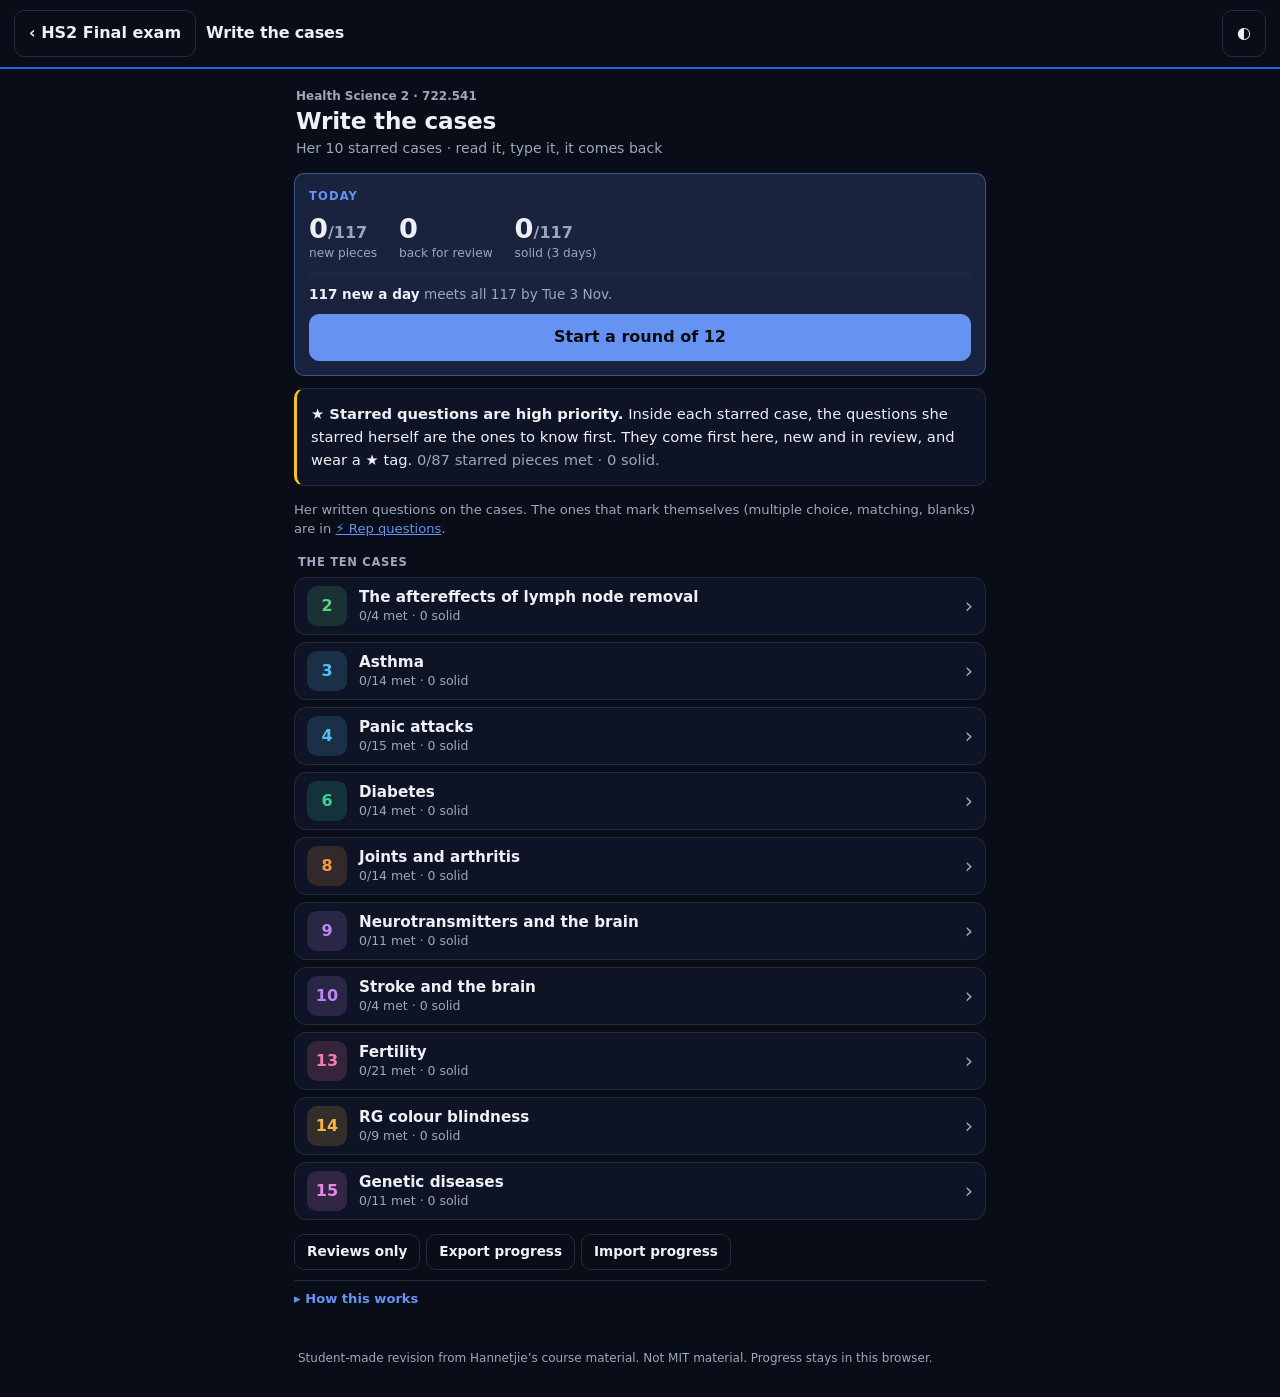
==== commit a885d446: "Write: her starred questions come first and say they're high priority Inside each starred case, the " ====
--- a/rep.html
+++ b/rep.html
@@ -1,7 +1,7 @@
 <!doctype html>
 <html lang="en-NZ"><head><meta charset="utf-8"><meta name="viewport" content="width=device-width,initial-scale=1"><meta name="robots" content="noindex,nofollow"><meta name="theme-color" content="#1e40af"><title>HS2 Final · Write the cases</title>
 <script>try{if(JSON.parse(localStorage.getItem('hs2f.theme'))==='light')document.documentElement.dataset.theme='light'}catch(e){}</script>
-<link rel="stylesheet" href="rep.css?v=20261027g"></head>
+<link rel="stylesheet" href="rep.css?v=20261029s"></head>
 <body>
 <header>
   <a class="btn ghost back" href="https://jeremyspm.github.io/#hs2/exam/write" title="Back to HS2 Final exam on the BN2 study tools">‹ HS2 Final exam</a>
@@ -11,4 +11,4 @@
 </header>
 <main id="app"></main>
 <footer>Student-made revision from Hannetjie’s course material. Not MIT material. Progress stays in this browser.</footer>
-<script>window.REP_DATA = {"version":1,"cases":[{"id":"c2","title":"Exam case 2 · The aftereffects of lymph node removal","scope":"Say what the lymphatic system does (three jobs), how cancer reaches the axillary nodes and why they are checked, and why removing them swells the arm (lymphoedema — the drainage route is gone).","tip":"Short written answers of 2–3 marks each; her formative test turns the metastasis question into drop-downs.","held":[],"map":["Blood capillaries leave fluid in tissues. Lymph vessels return the excess to the blood.","Nodes filter lymph and bring immune cells together. Cancer cells may travel by this route.","Removing axillary nodes can interrupt drainage from the arm, causing lymphoedema."]},{"id":"c3","title":"Exam case 3 · Asthma","scope":"Name dyspnoea; say what narrows the airway in an attack and what that does to resistance and ventilation; how a reliever and a preventer work; the lungs’ defences and the muco-ciliary escalator (and what smoking does to it); the baroreflex that brings blood pressure back down afterwards; and her four lung micrographs — trachea, bronchus, bronchiole, alveoli — by lining, cartilage and smooth muscle.","tip":"Eight written questions from 1 to 4 marks; the baroreflex one is the longest. Her exam helpline adds “CASE STUDY LUNG HISTOLOGY FOR EXAM” under this case: expect her four micrographs, perhaps unlabelled.","held":[],"map":["Asthma narrows the airway through muscle contraction, swelling and mucus. Narrower airways resist airflow.","Cilia and mucus normally clear debris; smoking damages this clearance.","The case also asks about lung micrographs and the baroreceptor response to raised blood pressure."]},{"id":"c4","title":"Exam case 4 · Panic attacks","scope":"Bullet the steps of inhalation and exhalation, name the forced-breathing muscles, list what makes ventilation easier or harder, and run the bicarbonate buffer both ways: hyperventilation → CO2 down → pH up (respiratory alkalosis), and how breathing corrects a metabolic change — then fill her two acid–base tables (metabolic, respiratory) and say what they share.","tip":"Eleven written questions; the buffer equation is asked outright, and her two starred acid–base tables are one cell per line in her 2024 deck (slides 15–16). Her hook under them: CO2 and H+ are linked — whatever happens to one, happens to the other.","held":[],"map":["Muscles change chest volume. Volume changes pressure; air moves down the pressure gradient.","Ventilation removes CO₂. CO₂ and H⁺ move together; pH moves the opposite way.","A breathing problem can cause a pH change. A metabolic pH change can instead make breathing compensate."]},{"id":"c6","title":"Exam case 6 · Diabetes","scope":"Where insulin is made (beta cells, islets of Langerhans), the hormones that oppose it and where each comes from, the GLUT4 story at the cell, and insulin’s job in liver, muscle and fat — plus the yellow, unstarred part: what glucagon does, her day graph of glucose and insulin (basal vs bolus, never zero, lowest overnight), and what pancreatic fatigue leads to.","tip":"Six starred short written answers (1–4 marks); her formative test asks the liver / muscle / fat roles as drop-downs. Five more are unstarred but inside this yellow case, with her day graph: she says those can be asked too, depending on marks.","held":[],"map":["Insulin is the signal to take up and store glucose after a meal. Glucagon helps release glucose between meals.","The pancreas senses glucose. Insulin acts through receptors; GLUT4 insertion lets muscle and fat cells take up more glucose.","Use those relationships to explain the daily graph, fasting and diabetes."]},{"id":"c8","title":"Exam case 8 · Joints and arthritis","scope":"Name and give the function of every lettered joint structure, describe rheumatoid arthritis, name osteoarthritis and set the two side by side, and explain where cortisol comes from, what it does in stress, and why it helps Shannon — plus the yellow, unstarred part: why synovial joints matter, which type the hip, knee, shoulder and elbow are, what bursitis is, and what to tell Shannon.","tip":"A label-and-function table on her joint figure, then short written answers; her formative test asks the joint letters as drop-downs. Her 30 May 2024 session: “the diagrams in the case studies will be in the exam. I’m promising you” — this joint is “definitely in”, perhaps numbered 1, 2, 3 instead of lettered.","held":[],"map":["A synovial joint combines smooth cartilage, lubrication, a capsule and supporting ligaments.","Osteoarthritis involves degenerative joint changes. Rheumatoid arthritis is autoimmune inflammation.","Cortisol links the stress-response questions to suppression of inflammation in the arthritis questions."]},{"id":"c9","title":"Exam case 9 · Neurotransmitters and the brain","scope":"Define a neurotransmitter, say where dopamine is made, give calcium’s role, walk the steps of synaptic transmission from the action potential to re-uptake, and label every letter of her synapse figure — plus the unstarred levodopa question (the blood-brain barrier).","tip":"Short written answers; the step sequence is the long one, and her formative test asks the synapse figure as drop-downs. Her 2024 sessions: “you will get this specific drawing in the exam” (label it: pre/post by vesicles/receptors, Ca2+ and reuptake channels, exocytosis, diffusion); “you will probably be asked to place [the steps] in the right order”; and depth — “a superficial answer will just say neurotransmitters diffuse… you must give all seven steps”.","held":[],"map":["An electrical signal reaches the presynaptic terminal. Calcium entry triggers chemical transmitter release.","The transmitter crosses a gap and binds receptors on the next cell. The signal must then be cleared.","Match each step to the synapse picture, and connect dopamine loss to Parkinson’s treatment."]},{"id":"c10","title":"Exam case 10 · Stroke and the brain","scope":"Put a name and a function on every lettered area of her cerebrum figure, and say what damage there would change — plus the guided “where is it” answers for the cerebellum, pons, medulla and corpus callosum.","tip":"Her figure with letters; her formative test asks the areas as drop-downs and the four brain-part locations as fill-in-the-gaps. Her 31 May 2024 session (1:09:29–1:13:51): “you’ll get the same diagram in the exam, even ABCs on the same places”. Her hooks: the central sulcus divides the frontal lobe (in front, MOTOR) from the parietal lobe (behind, SENSORY); Broca’s area is motor (“the motor mouth”, producing speech), Wernicke’s is sensory (understanding it); G, vision, is in the occipital lobe. And “make a note of it”: two types of stroke — ischaemic (the majority, a blood clot, a lack of blood supply) and haemorrhagic (a burst vessel or aneurysm, the most serious).","held":[],"map":["A brain region has a job. Damage can impair that job.","Motor cortex sits in front of the central sulcus; somatosensory cortex sits behind it.","Learn the locations on her image, then retrieve the functions and the effects of damage."]},{"id":"c13","title":"Exam case 13 · Fertility","scope":"Explain the ovulation predictor kit (the LH surge), what happens at ovulation step by step, the fertile days on her graph, why the hormones rise and fall, and what pregnancy does to the graph, how progesterone contraception works, and her contraception table (how each method prevents pregnancy, and which one also stops STIs) — then the fertility-factor, sex-hormone and IVF questions she has not answered yet.","tip":"Her Fertility quiz turns this case into matching, true/false, a six-blank drop-down and MCQs; the exam may ask any of them written. Her 2024 session (17:28–24:13, 37:21): the cycle graph IS in the exam, but the labels may be taken away (phase, hormone and cycle names, letters instead) — know each curve by its shape: LH peaks just before ovulation, progesterone is low then peaks in the second half, and FSH goes with follicular and proliferative (“keep the F’s together”).","held":[],"map":["FSH helps follicles grow; LH triggers ovulation. Oestrogen and progesterone prepare and maintain the uterine lining.","Fertility depends on viable gametes, suitable timing and a route for them to meet.","Contraception interrupts the process. IVF helps fertilisation take place outside the body."]},{"id":"c14","title":"Exam case 14 · RG colour blindness","scope":"Rods vs cones (where, what for), RG colour blindness as faulty L and M cones, every relative’s genotype through Simon’s maternal grandfather and carrier mum, the X-linked recessive rules, and why he passes it to none of his sons but all his daughters.","tip":"Her exam revision deck asks it as MCQ (“X-linked recessive”) and fill-the-gaps (retina → photoreceptor → cone). Her 2024 session: the exam will NOT ask you to draw the pedigree, but may give the phenotypes and ask for each genotype as a fill-in (1:00:49).","held":[],"map":["Rods support dim-light vision; cones support colour and detailed vision.","For this X-linked recessive condition, a male has one X; a female has two. Track the affected allele.","Fathers give sons a Y and daughters an X. Mothers give an X to every child."]},{"id":"c15","title":"Exam case 15 · Genetic diseases","scope":"Cystic fibrosis = autosomal recessive (carriers, skips generations); Huntington’s = autosomal dominant on chromosome 4 (one copy is enough). Read both family pedigrees for every genotype and phenotype, and work out the chance each youngest member passes it on.","tip":"Pedigree charts with written genotypes, and a mode-of-inheritance table; her Module 3 help board names Huntington’s in these words.","held":[],"map":["First identify recessive or dominant inheritance. Then decide which genotype makes a person shaded.","CF: two recessive alleles are required. An unaffected person may still be a carrier.","Huntington’s: one dominant allele is enough in these pedigree exercises. Use family relationships to fill uncertain genotypes."]}],"questions":[{"id":"q6732f41a5b","quiz":"case-c2","sys":"lymph","mod":"cases","cmod":"m1","type":"essay","pts":3,"q":"What are the major functions of the lymphatic system, which the lymph is a part of?","imgs":[],"qh":"<p>What are the major functions of the lymphatic system, which the lymph is a part of?<\/p>","qt":"What are the major functions of the lymphatic system, which the lymph is a part of?","saq":{"steps":["Digestive: lacteals in the gut, into which dietary fat is absorbed to be taken for processing.","Immunological: the immune response — thymus (T cells mature), bone marrow (B cells mature, making antibodies), lymph nodes (where lymphocytes and other immune cells interact to create and coordinate an immune response; areas of high immune-cell activity).","Fluid balance: the drainage points of interstitial fluid — draining away excess tissue fluid for monitoring (any antigens are easily found) and returning it to the venous system."],"src":"Her answer · 2024 case-study model-answers deck, slides 3–5"},"scenario":"Exam case 2 · The aftereffects of lymph node removal — Aleki and Vicky visit their friend, Mary who had undergone a right mastectomy for cancer a fortnight ago. Mary mentioned the cancer had spread to the lymph nodes and that some axillary lymph nodes were also removed. She complained of swelling in the right arm after the surgery. Her friend, who is good with mirimiri and massage offers to help massage her arm, which helps to bring down the swelling.","caseId":"c2","short":{"id":"c:c2:what are the major","title":"Lymphatic system: three functions","hook":"DIGEST fat, DEFEND the body, DRAIN the tissues.","groups":[{"q":"Digestive","facts":[{"t":"**Digestive**: **lacteals** in the gut absorb **dietary fat**","of":[0]}]},{"q":"Immunological","facts":[{"t":"**Immunological**: the **immune response**","of":[1]},{"t":"**thymus** (**T cells** mature), **bone marrow** (**B cells** mature)","of":[1]},{"t":"**lymph nodes**: where immune cells meet and coordinate","of":[1]}]},{"q":"Fluid balance","facts":[{"t":"**Fluid balance**: drains **excess tissue fluid**","of":[2]},{"t":"and returns it to the **venous system**","of":[2]}]}]},"note":"Think of three linked jobs: collect fat from the gut, support immune defence, and return excess tissue fluid to the bloodstream. Name the structures as well as the jobs.","source":"Her answer · 2024 case-study model-answers deck, slides 3–5"},{"id":"q3a616933df","quiz":"case-c2","sys":"lymph","mod":"cases","cmod":"m1","type":"essay","pts":2,"q":"What is the role of the axillary lymph nodes in the spread of cancer? Explain.","imgs":[],"qh":"<p>What is the role of the axillary lymph nodes in the spread of cancer? Explain.<\/p>","qt":"What is the role of the axillary lymph nodes in the spread of cancer? Explain.","saq":{"steps":["Spread of cancer is metastasis: if a cancerous cell detaches from its origin (a tumour) and gets into the lymphatic system it can potentially reach any part of the body.","We check the axillary (armpit) nodes for cancer cells: the first node to be affected, closest to the breast, is the sentinel node — cancer cells there show the cancer has spread; none there gives some confidence it is limited to the breast."],"src":"Her answer · 2024 case-study model-answers deck, slide 6"},"scenario":"Exam case 2 · The aftereffects of lymph node removal — Aleki and Vicky visit their friend, Mary who had undergone a right mastectomy for cancer a fortnight ago. Mary mentioned the cancer had spread to the lymph nodes and that some axillary lymph nodes were also removed. She complained of swelling in the right arm after the surgery. Her friend, who is good with mirimiri and massage offers to help massage her arm, which helps to bring down the swelling.","caseId":"c2","short":{"id":"c:c2:what is the role","title":"Axillary nodes and cancer spread","hook":"Cancer escapes into the lymph; the SENTINEL node is checked first.","groups":[{"q":"How cancer spreads","facts":[{"t":"Spread of cancer = **metastasis**","of":[0]},{"t":"Cancer cells in the **lymphatic system** can reach **any part of the body**","of":[0]}]},{"q":"Why the axillary nodes matter","facts":[{"t":"The **axillary** (armpit) nodes are checked for **cancer cells**","of":[1]},{"t":"The first, closest to the breast, is the **sentinel node**","of":[1]},{"t":"Cancer there = it has **spread**; none = likely still in the breast","of":[1]}]}]},"note":"Breast lymph drains towards axillary nodes. Cancer cells can follow that drainage route, so examining nodes helps show whether cancer has spread. The sentinel node is the first draining node assessed.","source":"Her answer · 2024 case-study model-answers deck, slide 6"},{"id":"q9aee7ae3e9","quiz":"case-c2","sys":"lymph","mod":"cases","cmod":"m1","type":"essay","pts":2,"q":"Why did Mary develop swelling in the right arm after mastectomy? You will need to think about fluid dynamics, and what causes fluid to move into or still in the interstitial spaces (tissue space).","imgs":[],"qh":"<p>Why did Mary develop swelling in the right arm after mastectomy? You will need to think about fluid dynamics, and what causes fluid to move into or still in the interstitial spaces (tissue space).<\/p>","qt":"Why did Mary develop swelling in the right arm after mastectomy? You will need to think about fluid dynamics, and what causes fluid to move into or still in the interstitial spaces (tissue space).","saq":{"steps":["When the lymph nodes are removed, the fluid that normally drains from the arm through those nodes is blocked.","With nowhere for the remaining tissue fluid to go (normally it drains through the lymphatic vessels and returns to the venous system at the subclavian vein), the lymphatic vessels fill until they cannot drain the tissue fluid from the tissue — lymphoedema."],"src":"Her answer · 2024 case-study model-answers deck, slide 7"},"scenario":"Exam case 2 · The aftereffects of lymph node removal — Aleki and Vicky visit their friend, Mary who had undergone a right mastectomy for cancer a fortnight ago. Mary mentioned the cancer had spread to the lymph nodes and that some axillary lymph nodes were also removed. She complained of swelling in the right arm after the surgery. Her friend, who is good with mirimiri and massage offers to help massage her arm, which helps to bring down the swelling.","caseId":"c2","short":{"id":"c:c2:why did mary develop","title":"Mary's swollen arm","hook":"Nodes out → drain BLOCKED → fluid stays → LYMPHOEDEMA.","groups":[{"q":"Why the arm swells","facts":[{"t":"Removing the **lymph nodes**: the arm's drainage is **blocked**","of":[0]},{"t":"Normally tissue fluid drains back at the **subclavian vein**","of":[1]},{"t":"Now the **lymphatic vessels** fill and cannot drain the tissue","of":[1]},{"t":"The swelling is **lymphoedema**","of":[1]}]}]},"note":"Fluid continues to leave blood capillaries after surgery. If lymph drainage is damaged, that fluid cannot leave the arm adequately. The imbalance between inflow and drainage produces swelling.","source":"Her answer · 2024 case-study model-answers deck, slide 7"},{"id":"q6f4168df8a","quiz":"211092","sys":"cases","mod":"cases","pts":3,"q":"The role of the axillary lymph nodes in the spread of cancer is [ Select ] . The Spread of cancer is known as [a], so if cancerous cells detach themselves from their origin (for tumor for example), and get into the lymphatic system they could potentially get to any part of the body. Checking the armpit lymph nodes, since the breast drains to them, can give an indication of whether cancer has spread. If they have no cancer cells, it shows that the cancer is [ Select ] . The swelling in Mary's right arm after mastectomy is a sign that [ Select ] .","imgs":["HS2DATA-668c28e1b4368fa2.png"],"qh":"<ol><li>The role of the axillary lymph nodes in the spread of cancer is [[BLANK:0]].<\/li><\/ol> <p>The Spread of cancer is known as [a], so if cancerous cells detach themselves from their origin (for tumor for example), and get into the lymphatic system they could potentially get to any part of the body. Checking the armpit lymph nodes, since the breast drains to them, can give an indication of whether cancer has spread. If they have no cancer cells, it shows that the cancer is [[BLANK:1]].<\/p> <p>The swelling in Mary's right arm after mastectomy is a sign that [[BLANK:2]].<\/p> <p><strong> [[IMG:HS2DATA-668c28e1b4368fa2.png]]<\/strong><\/p>","qt":"The role of the axillary lymph nodes in the spread of cancer is ____. The Spread of cancer is known as [a], so if cancerous cells detach themselves from their origin (for tumor for example), and get into the lymphatic system they could potentially get to any part of the body. Checking the armpit lymph nodes, since the breast drains to them, can give an indication of whether cancer has spread. If they have no cancer cells, it shows that the cancer is ____. The swelling in Mary's right arm after mastectomy is a sign that ____.","type":"cloze","bk":"dd","blanks":[{"label":"Answer 1:","options":["epigenetic","epistasis","mutated","metastasis"],"correct":"metastasis","ctx":"…nodes in the spread of cancer is"},{"label":"Answer 2:","options":["limited to the breast","not as aggressive","aggressive"],"correct":"limited to the breast","ctx":"…cells, it shows that the cancer is"},{"label":"Answer 3:","options":["she is drinking too much fluid","the cancer has spread","more lymph than usual is spreading from the arm","the lymph drainage is hampered by the surgery"],"correct":"the lymph drainage is hampered by the surgery","ctx":"…arm after mastectomy is a sign that"}],"caseId":"c2","note":null,"source":"Case Study Formative Test · Modules 1–2"},{"id":"qfa09d306fc","quiz":"case-c3","sys":"resp","mod":"cases","cmod":"m1","type":"essay","pts":1,"q":"What term is used to describe difficulty breathing?","imgs":[],"qh":"<p>What term is used to describe difficulty breathing?<\/p>","qt":"What term is used to describe difficulty breathing?","saq":{"steps":["Dyspnoea — dys (bad, not good) + pnoea (breathing). Compare eupnoea (normal), tachypnoea (fast), apnoea (none), hyperventilation (hard and fast, changing blood CO₂)."],"src":"Her answer · 2024 case-study model-answers deck, slide 17"},"scenario":"Exam case 3 · Asthma — Ane has had severe asthma since they were young. During a particularly bad asthma attack, Ane is experiencing difficulty breathing, particularly on the out-breath. Ane’s asthma is often triggered by small particles of pollen that manage to make their way into their lungs despite the protective features designed to keep them out. Ane makes sure to have their Salbutamol inhaler, which helps to relieve the symptoms of their asthma attack.","caseId":"c3","short":{"id":"c:c3:what term is used","title":"Difficulty breathing: the term","hook":"DYS = bad, PNOEA = breathing.","groups":[{"q":"The term","facts":[{"t":"**Dyspnoea**: **dys** (bad) + **pnoea** (breathing)","of":[0]}]}]},"note":"Dyspnoea names the symptom of difficult or uncomfortable breathing. The word does not itself identify the cause.","source":"Her answer · 2024 case-study model-answers deck, slide 17"},{"id":"qa113555c77","quiz":"case-c3","sys":"resp","mod":"cases","cmod":"m1","type":"essay","pts":3,"q":"What is happening in Ane’s lungs to make breathing difficult?","imgs":[],"qh":"<p>What is happening in Ane’s lungs to make breathing difficult?<\/p>","qt":"What is happening in Ane’s lungs to make breathing difficult?","saq":{"steps":["Bronchoconstriction: the airway becomes constricted — the smooth muscle around it has contracted.","Inflammation: the wall of the airway is thick with swelling.","Increased mucus secretion as well — less room for air."],"src":"Her answer · 2024 case-study model-answers deck, slide 18"},"scenario":"Exam case 3 · Asthma — Ane has had severe asthma since they were young. During a particularly bad asthma attack, Ane is experiencing difficulty breathing, particularly on the out-breath. Ane’s asthma is often triggered by small particles of pollen that manage to make their way into their lungs despite the protective features designed to keep them out. Ane makes sure to have their Salbutamol inhaler, which helps to relieve the symptoms of their asthma attack.","caseId":"c3","short":{"id":"c:c3:what is happening in","title":"What asthma does to the airways","hook":"SQUEEZE, SWELL, SLIME.","groups":[{"q":"Three things narrow the airway","facts":[{"t":"**Bronchoconstriction**: the airway **smooth muscle** has **contracted**","of":[0]},{"t":"**Inflammation**: the airway wall is thick with **swelling**","of":[1]},{"t":"More **mucus** secretion: less room for air","of":[2]}]}]},"note":"Picture the airway opening getting smaller from three directions: muscle squeezes it, its wall swells, and mucus occupies the remaining space. All three reduce the space available for airflow.","source":"Her answer · 2024 case-study model-answers deck, slide 18"},{"id":"qf5924de181","quiz":"case-c3","sys":"resp","mod":"cases","cmod":"m1","type":"essay","pts":2,"q":"How is Ane’s ventilation and airway resistance impacted?","imgs":[],"qh":"<p>How is Ane’s ventilation and airway resistance impacted?<\/p>","qt":"How is Ane’s ventilation and airway resistance impacted?","saq":{"steps":["Airway resistance is high → harder to breathe (a greater pressure difference is required) → dyspnoea.","Accessory respiratory muscles are recruited — extra muscles for breathing, an \"increase in the work of breathing\"."],"src":"Her answer · 2024 case-study model-answers deck, slide 18"},"scenario":"Exam case 3 · Asthma — Ane has had severe asthma since they were young. During a particularly bad asthma attack, Ane is experiencing difficulty breathing, particularly on the out-breath. Ane’s asthma is often triggered by small particles of pollen that manage to make their way into their lungs despite the protective features designed to keep them out. Ane makes sure to have their Salbutamol inhaler, which helps to relieve the symptoms of their asthma attack.","caseId":"c3","short":{"id":"c:c3:how is ane s","title":"Ane's ventilation and resistance","hook":"Narrow pipes: HIGH resistance, HARDER work, EXTRA muscles.","groups":[{"q":"Airway resistance","facts":[{"t":"**Airway resistance** is **high** → **harder to breathe**","of":[0]},{"t":"It needs a **greater pressure difference** → **dyspnoea**","of":[0]}]},{"q":"Ventilation","facts":[{"t":"**Accessory respiratory muscles** are recruited","of":[1]},{"t":"An **increase in the work of breathing**","of":[1]}]}]},"note":"A narrower airway creates greater resistance. Moving air then takes more muscular effort, and ventilation can fall. Connect the structural narrowing to the functional effect.","source":"Her answer · 2024 case-study model-answers deck, slide 18"},{"id":"q0f73a5184b","quiz":"case-c3","sys":"resp","mod":"cases","cmod":"m1","type":"essay","pts":1,"q":"How does an inhaler help when Ane is having an asthma attack?","imgs":[],"qh":"<p>How does an inhaler help when Ane is having an asthma attack?<\/p>","qt":"How does an inhaler help when Ane is having an asthma attack?","saq":{"steps":["A reliever inhaler is a BRONCHODILATOR: it forces the airway smooth muscle to relax, which lets the airway widen and relieves the symptoms so you can breathe. (A preventer is a corticosteroid — anti-inflammatory.)"],"src":"Her answer · 2024 case-study model-answers deck, slide 18"},"scenario":"Exam case 3 · Asthma — Ane has had severe asthma since they were young. During a particularly bad asthma attack, Ane is experiencing difficulty breathing, particularly on the out-breath. Ane’s asthma is often triggered by small particles of pollen that manage to make their way into their lungs despite the protective features designed to keep them out. Ane makes sure to have their Salbutamol inhaler, which helps to relieve the symptoms of their asthma attack.","caseId":"c3","short":{"id":"c:c3:how does an inhaler","title":"How the reliever inhaler helps","hook":"The reliever RELAXES the airway; the preventer calms inflammation.","groups":[{"q":"The reliever","facts":[{"t":"A reliever is a **bronchodilator**","of":[0]},{"t":"The airway **smooth muscle** is forced to **relax**, so the airway widens","of":[0]},{"t":"(A preventer is a **corticosteroid**: **anti-inflammatory**)","of":[0]}]}]},"note":"Relaxing the smooth muscle widens the airway. This reduces resistance and makes airflow easier. Connect the medication’s action to the part of asthma it relieves.","source":"Her answer · 2024 case-study model-answers deck, slide 18"},{"id":"q37e28a925c","quiz":"case-c3","sys":"resp","mod":"cases","cmod":"m1","type":"essay","pts":3,"q":"How does the body usually keep dust and small particles out of the lungs? There are several mechanisms for this!","imgs":[],"qh":"<p>How does the body usually keep dust and small particles out of the lungs? There are several mechanisms for this!<\/p>","qt":"How does the body usually keep dust and small particles out of the lungs? There are several mechanisms for this!","saq":{"steps":["Mucus and cilia — the muco-ciliary escalator.","Nasal hairs — a filter that traps particles, which end up stuck in mucus.","The carina at the bottom of the trachea stimulates the cough reflex; the epiglottis keeps large objects out of the trachea (not effective against small particles)."],"src":"Her answer · 2024 case-study model-answers deck, slide 19"},"scenario":"Exam case 3 · Asthma — Ane has had severe asthma since they were young. During a particularly bad asthma attack, Ane is experiencing difficulty breathing, particularly on the out-breath. Ane’s asthma is often triggered by small particles of pollen that manage to make their way into their lungs despite the protective features designed to keep them out. Ane makes sure to have their Salbutamol inhaler, which helps to relieve the symptoms of their asthma attack.","caseId":"c3","short":{"id":"c:c3:how does the body","title":"Keeping dust out of the lungs","hook":"STICK and SWEEP, FILTER, COUGH.","groups":[{"q":"The defences","facts":[{"t":"**Mucus and cilia**: the **muco-ciliary escalator**","of":[0]},{"t":"**Nasal hairs** filter; particles stick in **mucus**","of":[1]},{"t":"The **carina** triggers the **cough reflex**","of":[2]},{"t":"The **epiglottis** keeps large objects out of the **trachea**","of":[2]}]}]},"note":"Different defences act at different levels: trap particles, move them out, expel them, or engulf them. Learn the named structures with the jobs in the answer below.","source":"Her answer · 2024 case-study model-answers deck, slide 19"},{"id":"q4d2b76c870","quiz":"case-c3","sys":"resp","mod":"cases","cmod":"m1","type":"essay","pts":2,"q":"The muco-cillary escalator is one of the mechanism. How does the muco-cillary escalator work?","imgs":[],"qh":"<p>The muco-cillary escalator is one of the mechanism. How does the muco-cillary escalator work?<\/p>","qt":"The muco-cillary escalator is one of the mechanism. How does the muco-cillary escalator work?","saq":{"steps":["Cilia — small hair-like structures lining the respiratory epithelium — beat to sweep mucus up and out of the airways.","Mucus is sticky: particles and dust get stuck in it and are trapped, then carried up on the cilia."],"src":"Her answer · 2024 case-study model-answers deck, slide 20"},"scenario":"Exam case 3 · Asthma — Ane has had severe asthma since they were young. During a particularly bad asthma attack, Ane is experiencing difficulty breathing, particularly on the out-breath. Ane’s asthma is often triggered by small particles of pollen that manage to make their way into their lungs despite the protective features designed to keep them out. Ane makes sure to have their Salbutamol inhaler, which helps to relieve the symptoms of their asthma attack.","caseId":"c3","short":{"id":"c:c3:the muco cillary escalator","title":"The muco-ciliary escalator","hook":"Mucus STICKS it, cilia SWEEP it up and out.","groups":[{"q":"How it works","facts":[{"t":"**Cilia** line the **respiratory epithelium**","of":[0]},{"t":"They **beat to sweep mucus up and out** of the airways","of":[0]},{"t":"**Mucus** is **sticky**: dust is **trapped** in it","of":[1]}]}]},"note":"Mucus traps inhaled particles. Cilia beat to move the mucus towards the throat, where it can be swallowed or expelled. Trapping and moving are two separate jobs.","source":"Her answer · 2024 case-study model-answers deck, slide 20"},{"id":"q799f22cca4","quiz":"case-c3","sys":"resp","mod":"cases","cmod":"m1","type":"essay","pts":2,"q":"Smoking damages this escalator – how would this impact a smoker?","imgs":[],"qh":"<p>Smoking damages this escalator – how would this impact a smoker?<\/p>","qt":"Smoking damages this escalator – how would this impact a smoker?","saq":{"steps":["The cilia are damaged, so mucus cannot be moved up and out of the lungs.","A smoker’s cough develops to replace the lost function of the cilia."],"src":"Her answer · 2024 case-study model-answers deck, slide 20"},"scenario":"Exam case 3 · Asthma — Ane has had severe asthma since they were young. During a particularly bad asthma attack, Ane is experiencing difficulty breathing, particularly on the out-breath. Ane’s asthma is often triggered by small particles of pollen that manage to make their way into their lungs despite the protective features designed to keep them out. Ane makes sure to have their Salbutamol inhaler, which helps to relieve the symptoms of their asthma attack.","caseId":"c3","short":{"id":"c:c3:smoking damages this escalator","title":"What smoking does to the escalator","hook":"Cilia DAMAGED → mucus STUCK → smoker's COUGH.","groups":[{"q":"The effect","facts":[{"t":"The **cilia are damaged**","of":[0]},{"t":"so **mucus** cannot be moved **up and out**","of":[0]},{"t":"A **smoker’s cough** develops to replace them","of":[1]}]}]},"note":"If the cilia are damaged, mucus is no longer moved effectively. Debris and microbes remain, so the protective clearing mechanism works poorly.","source":"Her answer · 2024 case-study model-answers deck, slide 20"},{"id":"q239ad865d2","quiz":"case-c3","sys":"resp","mod":"cases","cmod":"m1","type":"essay","pts":4,"q":"Ane’s blood pressure was high due to their fight or flight response. What process helps to return their blood pressure back to normal after their asthma attack? (Think the full process!)","imgs":[],"qh":"<p>Ane’s blood pressure was high due to their fight or flight response. What process helps to return their blood pressure back to normal after their asthma attack? (Think the full process!)<\/p>","qt":"Ane’s blood pressure was high due to their fight or flight response. What process helps to return their blood pressure back to normal after their asthma attack? (Think the full process!)","saq":{"steps":["The carotid and aortic baroreceptors — stretch receptors in the blood vessel walls — pick up that the blood pressure is high (the walls are very stretched).","They send the message to the medulla oblongata: its cardio-acceleratory, cardio-inhibitory and vasomotor centres.","The cardio-inhibitory centre is stimulated and the cardio-acceleratory centre is inhibited (you can’t brake and accelerate at once).","The message goes via the vagus nerve: the rate and force of the heartbeat drop, so the cardiac output drops.","The vasomotor centre brings about vasodilation: more space for the blood.","Together these bring the blood pressure back down to normal."],"src":"Her answer · her 29 May 2024 case-study session (same Canvas page, the Lymph node removal · Panic · Asthma · Diabetes video), 1:26:36–1:33:00 (until 5 Oct this answer was the tool’s, from her CVS 4 page)"},"scenario":"Exam case 3 · Asthma — Ane has had severe asthma since they were young. During a particularly bad asthma attack, Ane is experiencing difficulty breathing, particularly on the out-breath. Ane’s asthma is often triggered by small particles of pollen that manage to make their way into their lungs despite the protective features designed to keep them out. Ane makes sure to have their Salbutamol inhaler, which helps to relieve the symptoms of their asthma attack.","hl":"cvs-bp-control","caseId":"c3","short":{"id":"c:c3:ane s blood pressure","title":"Bringing Ane's blood pressure down","hook":"STRETCH → MEDULLA: brake ON, accelerator OFF → vagus slows → vessels WIDEN.","groups":[{"q":"Sense it","facts":[{"t":"**Carotid** and **aortic baroreceptors** (**stretch receptors**) pick up **high** pressure","of":[0]}]},{"q":"Tell the brain","facts":[{"t":"To the **medulla oblongata**: **cardio-acceleratory**, **cardio-inhibitory**, **vasomotor** centres","of":[1]}]},{"q":"Slow the heart","facts":[{"t":"**Cardio-inhibitory** **stimulated**; **cardio-acceleratory** **inhibited**","of":[2]},{"t":"Via the **vagus nerve**: **rate** and **force** drop, **cardiac output** drops","of":[3]}]},{"q":"Widen the vessels","facts":[{"t":"**Vasomotor centre**: **vasodilation**, more **space** for the blood","of":[4]}]},{"q":"Result","facts":[{"t":"Blood pressure back down to **normal**","of":[5]}]}]},"note":"This is negative feedback. Stretch receptors detect the rise, signals reach the brainstem, and autonomic output reduces heart activity and vascular resistance. Follow sensor → control centre → effectors → pressure falls.","source":"Her answer · her 29 May 2024 case-study session (same Canvas page, the Lymph node removal · Panic · Asthma · Diabetes video), 1:26:36–1:33:00 (until 5 Oct this answer was the tool’s, from her CVS 4 page)"},{"id":"q9d2af05550","quiz":"case-c3","sys":"resp","mod":"cases","cmod":"m1","type":"essay","pts":10,"q":"Her four lung micrographs, A to D (Case Study Workbook, case 3, “Images of different parts of the lungs”): name the part of the airway each one shows, and give its lining and whether cartilage and smooth muscle are present.","imgs":["wb26-lung4.png"],"qh":"<p>Her four lung micrographs, A to D (Case Study Workbook, case 3, “Images of different parts of the lungs”): name the part of the airway each one shows, and give its lining and whether cartilage and smooth muscle are present.<\/p>","qt":"Her four lung micrographs, A to D (Case Study Workbook, case 3, “Images of different parts of the lungs”): name the part of the airway each one shows, and give its lining and whether cartilage and smooth muscle are present.","saq":{"steps":["A — Trachea: lined with ciliated pseudostratified columnar epithelium.","Trachea: cartilage present; smooth muscles present.","B — Bronchus: lined with ciliated pseudostratified columnar epithelium (1).","Bronchus: smooth muscles present (2); cartilage present (3).","C — Bronchiole: lined with cuboidal epithelium.","Bronchiole: cartilage absent; smooth muscles present.","D — Alveoli: composed of mainly type 1 pneumocytes = squamous epithelium for gaseous exchange.","Alveoli: a smaller number of type 2 pneumocytes for surfactant production; macrophages to keep the alveoli clean.","Alveoli: no cartilage or muscles present.","The smooth muscles are relaxed by bronchodilators (the reliever); cortisol, daily (the preventer), reduces the inflammation."],"src":"Her answer · her Case Study Workbook 2026 S2, case 3 (the answers are in her own table under the four images), and her CASE STUDY LUNG HISTOLOGY FOR EXAM deck, slide 2, for the last line. The question wording and the A–D letters are the tool’s: the table is not starred, but her exam helpline links that deck under this case"},"scenario":"Exam case 3 · Asthma — Ane has had severe asthma since they were young. During a particularly bad asthma attack, Ane is experiencing difficulty breathing, particularly on the out-breath. Ane’s asthma is often triggered by small particles of pollen that manage to make their way into their lungs despite the protective features designed to keep them out. Ane makes sure to have their Salbutamol inhaler, which helps to relieve the symptoms of their asthma attack.","caseId":"c3","short":{"id":"c:c3:her four lung micrographs","title":"Four lung micrographs, A to D","hook":"Cartilage stops at the bronchiole; muscle stops at the alveoli.","groups":[{"q":"A · Trachea","facts":[{"t":"**Trachea**: **ciliated pseudostratified columnar** epithelium","of":[0]},{"t":"**Cartilage** present; **smooth muscles** present","of":[1]}]},{"q":"B · Bronchus","facts":[{"t":"**Bronchus**: **ciliated pseudostratified columnar** epithelium (1)","of":[2]},{"t":"**Smooth muscles** (2) and **cartilage** (3) present","of":[3]}]},{"q":"C · Bronchiole","facts":[{"t":"**Bronchiole**: **cuboidal** epithelium","of":[4]},{"t":"Cartilage **absent**; **smooth muscles** present","of":[5]}]},{"q":"D · Alveoli","facts":[{"t":"**Type 1 pneumocytes**: **squamous** epithelium for **gaseous exchange**","of":[6]},{"t":"**Type 2** for **surfactant**; **macrophages** keep them clean","of":[7]},{"t":"**No cartilage** or **muscles**","of":[8]}]},{"q":"The inhalers","facts":[{"t":"**Bronchodilators** relax the muscle (**reliever**); **cortisol** daily (**preventer**)","of":[9]}]}]},"note":"Move from the large conducting airways to tiny exchange surfaces. Support structures diminish along the route; alveoli need thin walls for diffusion. Use the actual pictures, not just the names in order.","source":"Her answer · her Case Study Workbook 2026 S2, case 3 (the answers are in her own table under the four images), and her CASE STUDY LUNG HISTOLOGY FOR EXAM deck, slide 2, for the last line. The question wording and the A–D letters are the tool’s: the table is not starred, but her exam helpline links that deck under this case"},{"id":"qa9d89d6a7d","quiz":"211092","sys":"cases","mod":"cases","pts":4,"q":"The term used to describe difficulty breathing is [ Select ] . The best answer would be: Ane’s breathing is made difficult because asthma makes the bronchi and bronchiole become obstructed by [ Select ] . An inhaler helps during an asthma attack because it makes the airways [ Select ] . One mechanism that the body uses to keep dust and small particles out of the lungs and formed by the pseudostratified columnar epithelium lining of the airways is the [ Select ] .","imgs":["HS2DATA-0e88b38bdc2cc23c.png"],"qh":"<p>[[IMG:HS2DATA-0e88b38bdc2cc23c.png]]<\/p> <ol><li>The term used to describe difficulty breathing is [[BLANK:0]].<\/li> <li>The best answer would be: Ane’s breathing is made difficult because asthma makes the bronchi and bronchiole become obstructed by [[BLANK:1]].<\/li> <li>An inhaler helps during an asthma attack because it makes the airways [[BLANK:2]].<\/li> <li>One mechanism that the body uses to keep dust and small particles out of the lungs and formed by the pseudostratified columnar epithelium lining of the airways is the [[BLANK:3]].<\/li><\/ol>","qt":"The term used to describe difficulty breathing is ____. The best answer would be: Ane’s breathing is made difficult because asthma makes the bronchi and bronchiole become obstructed by ____. An inhaler helps during an asthma attack because it makes the airways ____. One mechanism that the body uses to keep dust and small particles out of the lungs and formed by the pseudostratified columnar epithelium lining of the airways is the ____.","type":"cloze","bk":"dd","blanks":[{"label":"Answer 1:","options":["dyspnea","eupnoea","hyperventilation","hypoventilation"],"correct":"dyspnea","ctx":"…term used to describe difficulty breathing is"},{"label":"Answer 2:","options":["cartilage rings collapsing","the trachealis muscle contracting","excessive mucus prodction","swelling","swelling and mucus accumulation"],"correct":"swelling and mucus accumulation","ctx":"…the bronchi and bronchiole become obstructed by"},{"label":"Answer 3:","options":["constrict","dilate"],"correct":"dilate","ctx":"…asthma attack because it makes the airways"},{"label":"Answer 4:","options":["muco-ciliary escalator","hairs in the nostrils","sensitive carina","trachealis muscle"],"correct":"muco-ciliary escalator","ctx":"…epithelium lining of the airways is the"}],"caseId":"c3","note":null,"source":"Case Study Formative Test · Modules 1–2"},{"id":"qe2dfe3e07a","quiz":"case-c4","sys":"resp","mod":"cases","cmod":"m1","type":"essay","pts":4,"q":"Breathing, or the process of pulmonary ventilation is how you move air in and out of your lungs and requires a specific series of steps. Bullet point the steps involved in Manaia’s inhalation.","imgs":[],"qh":"<p>Breathing, or the process of pulmonary ventilation is how you move air in and out of your lungs and requires a specific series of steps. Bullet point the steps involved in Manaia’s inhalation.<\/p>","qt":"Breathing, or the process of pulmonary ventilation is how you move air in and out of your lungs and requires a specific series of steps. Bullet point the steps involved in Manaia’s inhalation.","saq":{"steps":["The diaphragm contracts (lowering its dome) and the external intercostal muscles contract (moving the ribs up and out).","This enlarges the thoracic cavity and reduces the pressure in the intrapleural cavity (Boyle’s law).","The intrapulmonary cavity enlarges — volume increases — lowering the intrapulmonary pressure.","Air flows in from the atmosphere, from high pressure to low."],"src":"Her answer · 2024 case-study model-answers deck, slide 10"},"scenario":"Exam case 4 · Panic attacks — Manaia lives with an anxiety disorder, which sometimes manifests in panic attacks that impact on her breathing. Manaia describes her panic attack as a time when she breathes really really hard and fast and cannot control her breathing at all. You know that there is a link between breathing and the pH of your blood because the respiratory system is one of the buffer systems of the body. You know that during a prolonged panic attack, Manaia might be at risk of what is called respiratory alkalosis, but you’ll need to remember why this is.","hl":"resp-ventilation","caseId":"c4","short":{"id":"c:c4:breathing or the process","title":"Inhalation, step by step","hook":"CONTRACT → BIGGER → LOWER pressure → air IN.","groups":[{"q":"The steps","facts":[{"t":"The **diaphragm contracts** (its dome lowers)","of":[0]},{"t":"The **external intercostal muscles contract**: ribs up and out","of":[0]},{"t":"The **thoracic cavity** enlarges; **intrapleural** pressure falls (**Boyle’s law**)","of":[1]},{"t":"**Intrapulmonary** volume increases, so its pressure falls","of":[2]},{"t":"Air flows in, **from high pressure to low**","of":[3]}]}]},"note":"The breathing muscles enlarge the chest. The lungs expand with it, pressure inside the lungs falls below atmospheric pressure, and air flows in. Air follows pressure; muscles do not directly pull air molecules.","source":"Her answer · 2024 case-study model-answers deck, slide 10"},{"id":"q3e837d2c7e","quiz":"case-c4","sys":"resp","mod":"cases","cmod":"m1","type":"essay","pts":4,"q":"Bullet point the steps involved in Manaia’s exhalation.","imgs":[],"qh":"<p>Bullet point the steps involved in Manaia’s exhalation.<\/p>","qt":"Bullet point the steps involved in Manaia’s exhalation.","saq":{"steps":["The diaphragm relaxes (its dome rises) and the external intercostals relax (ribs move down and in).","The elastic lungs recoil passively, reducing the intrapulmonary volume.","Intrapulmonary pressure rises (Boyle’s law).","Air flows out of the lungs, from the higher intrapulmonary pressure to the lower atmospheric pressure."],"src":"Her answer · 2024 case-study model-answers deck, slide 11"},"scenario":"Exam case 4 · Panic attacks — Manaia lives with an anxiety disorder, which sometimes manifests in panic attacks that impact on her breathing. Manaia describes her panic attack as a time when she breathes really really hard and fast and cannot control her breathing at all. You know that there is a link between breathing and the pH of your blood because the respiratory system is one of the buffer systems of the body. You know that during a prolonged panic attack, Manaia might be at risk of what is called respiratory alkalosis, but you’ll need to remember why this is.","hl":"resp-ventilation","caseId":"c4","short":{"id":"c:c4:bullet point the steps","title":"Exhalation, step by step","hook":"RELAX → RECOIL → HIGHER pressure → air OUT.","groups":[{"q":"The steps","facts":[{"t":"The **diaphragm relaxes** (its dome rises)","of":[0]},{"t":"The **external intercostals relax**: ribs down and in","of":[0]},{"t":"The elastic lungs **recoil passively**","of":[1]},{"t":"**Intrapulmonary pressure rises** (**Boyle’s law**)","of":[2]},{"t":"Air flows out to the lower **atmospheric pressure**","of":[3]}]}]},"note":"During quiet expiration the muscles relax and elastic lung tissue recoils. Lung volume falls, pressure rises above atmospheric pressure, and air flows out. Forced expiration recruits additional muscles.","source":"Her answer · 2024 case-study model-answers deck, slide 11"},{"id":"q7694a8a77a","quiz":"case-c4","sys":"resp","mod":"cases","cmod":"m1","type":"essay","pts":2,"q":"Manaia feels tired after a panic attack because forced breathing requires more muscular effort. Which muscles are used in forced breathing? Be specific!","imgs":[],"qh":"<p>Manaia feels tired after a panic attack because forced breathing requires more muscular effort. Which muscles are used in forced breathing? Be specific!<\/p>","qt":"Manaia feels tired after a panic attack because forced breathing requires more muscular effort. Which muscles are used in forced breathing? Be specific!","saq":{"steps":["Breathing in: diaphragm and external intercostals contract; when forced, also the neck muscles — sternocleidomastoid and scalenes.","Breathing out: diaphragm and external intercostals relax; when forced, the abdominal muscles and the internal intercostals contract."],"src":"Her answer · 2024 case-study model-answers deck, slide 12"},"scenario":"Exam case 4 · Panic attacks — Manaia lives with an anxiety disorder, which sometimes manifests in panic attacks that impact on her breathing. Manaia describes her panic attack as a time when she breathes really really hard and fast and cannot control her breathing at all. You know that there is a link between breathing and the pH of your blood because the respiratory system is one of the buffer systems of the body. You know that during a prolonged panic attack, Manaia might be at risk of what is called respiratory alkalosis, but you’ll need to remember why this is.","hl":"resp-ventilation","caseId":"c4","short":{"id":"c:c4:manaia feels tired after","title":"The muscles of forced breathing","hook":"IN: the neck lifts. OUT: the abs and internal intercostals squeeze.","groups":[{"q":"Breathing in","facts":[{"t":"At rest: **diaphragm** and **external intercostals** contract","of":[0]},{"t":"Forced: also **sternocleidomastoid** and **scalenes** (neck)","of":[0]}]},{"q":"Breathing out","facts":[{"t":"Forced: the **abdominal muscles** and **internal intercostals** contract","of":[1]}]}]},"note":"Quiet inspiration already uses the diaphragm and external intercostals. Forced inspiration adds neck muscles; forced expiration uses abdominal muscles and internal intercostals.","source":"Her answer · 2024 case-study model-answers deck, slide 12"},{"id":"q6f24781585","quiz":"case-c4","sys":"resp","mod":"cases","cmod":"m1","type":"essay","pts":3,"q":"What are some of the factors that influence your pulmonary ventilation (make it easier or harder) and how do they do this?","imgs":[],"qh":"<p>What are some of the factors that influence your pulmonary ventilation (make it easier or harder) and how do they do this?<\/p>","qt":"What are some of the factors that influence your pulmonary ventilation (make it easier or harder) and how do they do this?","saq":{"steps":["Airway obstruction by fluid, mucus and/or swelling (COPD, asthma) narrows the airways, raising resistance to airflow and the muscular effort needed to inhale and exhale.","Lung compliance — the ease with which the lungs expand — which scar tissue reduces; thoracic-cage abnormalities (rib-cage flexibility, diaphragm problems); alveolar problems — lack of surfactant so alveoli do not expand, or fluid build-up.","Interference with the negative intrapleural pressure that couples the lungs to the thoracic wall: air in the pleural cavity (pneumothorax) leads to collapse of the lung (atelectasis)."],"src":"Her answer · 2024 case-study model-answers deck, slide 12"},"scenario":"Exam case 4 · Panic attacks — Manaia lives with an anxiety disorder, which sometimes manifests in panic attacks that impact on her breathing. Manaia describes her panic attack as a time when she breathes really really hard and fast and cannot control her breathing at all. You know that there is a link between breathing and the pH of your blood because the respiratory system is one of the buffer systems of the body. You know that during a prolonged panic attack, Manaia might be at risk of what is called respiratory alkalosis, but you’ll need to remember why this is.","hl":"resp-ventilation","caseId":"c4","short":{"id":"c:c4:what are some of","title":"What makes ventilation harder","hook":"BLOCKED airways, STIFF lungs, a LOST pleural seal.","groups":[{"q":"Blocked airways","facts":[{"t":"**Airway obstruction**: fluid, mucus, swelling (**COPD**, **asthma**)","of":[0]},{"t":"raises **resistance** and the muscular effort needed","of":[0]}]},{"q":"Stiff lungs","facts":[{"t":"Less **lung compliance**: **scar tissue**, rib cage or diaphragm problems","of":[1]},{"t":"No **surfactant**, or fluid in the **alveoli**","of":[1]}]},{"q":"The pleural seal","facts":[{"t":"Air in the pleural cavity (**pneumothorax**) collapses the lung (**atelectasis**)","of":[2]}]}]},"note":"Separate three problems: narrow airways resist flow, stiff lungs resist expansion, and loss of the pleural pressure relationship can collapse a lung. Each makes a different part of breathing fail.","source":"Her answer · 2024 case-study model-answers deck, slide 12"},{"id":"q6dab37e921","quiz":"case-c4","sys":"resp","mod":"cases","cmod":"m1","type":"essay","pts":1,"q":"What is normal blood pH?","imgs":[],"qh":"<p>What is normal blood pH?<\/p>","qt":"What is normal blood pH?","saq":{"steps":["7.35–7.45 (average 7.4). Below 7.35 = acidotic; above 7.45 = alkalotic."],"src":"Her answer · 2024 case-study model-answers deck, slide 13"},"scenario":"Exam case 4 · Panic attacks — Manaia lives with an anxiety disorder, which sometimes manifests in panic attacks that impact on her breathing. Manaia describes her panic attack as a time when she breathes really really hard and fast and cannot control her breathing at all. You know that there is a link between breathing and the pH of your blood because the respiratory system is one of the buffer systems of the body. You know that during a prolonged panic attack, Manaia might be at risk of what is called respiratory alkalosis, but you’ll need to remember why this is.","caseId":"c4","short":{"id":"c:c4:what is normal blood","title":"Normal blood pH","hook":"7.35 to 7.45: below is acid, above is alkaline.","groups":[{"q":"The range","facts":[{"t":"**7.35–7.45** (average **7.4**)","of":[0]},{"t":"Below 7.35 = **acidotic**; above 7.45 = **alkalotic**","of":[0]}]}]},"note":"The normal range is narrow: 7.35–7.45. Increasing hydrogen ions lowers pH. Decreasing hydrogen ions raises pH. Learn the two boundaries as well as the direction.","source":"Her answer · 2024 case-study model-answers deck, slide 13"},{"id":"q483ab46348","quiz":"case-c4","sys":"resp","mod":"cases","cmod":"m1","type":"essay","pts":1,"q":"Draw the chemical equation (in words or chemical formula) for the bicarbonate buffer system in the blood","imgs":[],"qh":"<p>Draw the chemical equation (in words or chemical formula) for the bicarbonate buffer system in the blood<\/p>","qt":"Draw the chemical equation (in words or chemical formula) for the bicarbonate buffer system in the blood","saq":{"steps":["CO₂ + H₂O ⇌ H₂CO₃ ⇌ H⁺ + HCO₃⁻ — carbon dioxide + water ⇌ carbonic acid ⇌ hydrogen ions + bicarbonate ions."],"src":"Her answer · 2024 case-study model-answers deck, slide 13"},"scenario":"Exam case 4 · Panic attacks — Manaia lives with an anxiety disorder, which sometimes manifests in panic attacks that impact on her breathing. Manaia describes her panic attack as a time when she breathes really really hard and fast and cannot control her breathing at all. You know that there is a link between breathing and the pH of your blood because the respiratory system is one of the buffer systems of the body. You know that during a prolonged panic attack, Manaia might be at risk of what is called respiratory alkalosis, but you’ll need to remember why this is.","hl":"resp-co2-transport","caseId":"c4","short":{"id":"c:c4:draw the chemical equation","title":"The bicarbonate buffer equation","hook":"CO₂ + water ⇌ carbonic acid ⇌ H⁺ + bicarbonate.","groups":[{"q":"The equation","facts":[{"t":"**CO₂ + H₂O ⇌ H₂CO₃ ⇌ H⁺ + HCO₃⁻**","of":[0]},{"t":"**carbon dioxide + water ⇌ carbonic acid ⇌ hydrogen ions + bicarbonate ions**","of":[0]}]}]},"note":"CO₂ and water form carbonic acid, which can dissociate into H⁺ and bicarbonate. Both reactions are reversible. This links breathing to acidity and allows the buffer to respond in either direction.","source":"Her answer · 2024 case-study model-answers deck, slide 13"},{"id":"q6673b8cccc","quiz":"case-c4","sys":"resp","mod":"cases","cmod":"m1","type":"essay","pts":3,"q":"How do changes in the respiratory rate and depth (like Manaia’s panic attack) affect the blood pH?","imgs":[],"qh":"<p>How do changes in the respiratory rate and depth (like Manaia’s panic attack) affect the blood pH?<\/p>","qt":"How do changes in the respiratory rate and depth (like Manaia’s panic attack) affect the blood pH?","saq":{"steps":["Changing the rate and depth of breathing changes the CO₂ level in the alveoli, and so the CO₂ level in the blood.","Blood CO₂ directly drives the bicarbonate buffer equation, so the same change happens to the H⁺ level — and a change in H⁺ is a change in pH.","Manaia’s hyperventilation blows off CO₂ → the buffer uses up H⁺ and bicarbonate to replace it → H⁺ falls → pH rises: respiratory alkalosis. (Hypoventilation, e.g. head trauma, does the opposite: CO₂ up, H⁺ up, pH down — respiratory acidosis.)"],"src":"Her answer · 2024 case-study model-answers deck, slides 14 and 16"},"scenario":"Exam case 4 · Panic attacks — Manaia lives with an anxiety disorder, which sometimes manifests in panic attacks that impact on her breathing. Manaia describes her panic attack as a time when she breathes really really hard and fast and cannot control her breathing at all. You know that there is a link between breathing and the pH of your blood because the respiratory system is one of the buffer systems of the body. You know that during a prolonged panic attack, Manaia might be at risk of what is called respiratory alkalosis, but you’ll need to remember why this is.","caseId":"c4","short":{"id":"c:c4:how do changes in","title":"Breathing rate and blood pH","hook":"Blow off CO₂ → H⁺ FALLS → pH RISES: alkalosis.","groups":[{"q":"The link","facts":[{"t":"Rate and depth change the **CO₂** in the **alveoli** and the **blood**","of":[0]},{"t":"**Blood CO₂** drives the **bicarbonate buffer**","of":[1]},{"t":"so **H⁺** changes with it, and so does **pH**","of":[1]}]},{"q":"Manaia","facts":[{"t":"**Hyperventilation** blows off CO₂ → **H⁺ falls** → **pH rises**","of":[2]},{"t":"This is **respiratory alkalosis**","of":[2]},{"t":"(**Hypoventilation**: CO₂ up, H⁺ up → **respiratory acidosis**)","of":[2]}]}]},"note":"Hyperventilation removes more CO₂ than the body produces. H⁺ falls and pH rises: respiratory alkalosis. Hypoventilation retains CO₂; H⁺ rises and pH falls. Name what started the disturbance.","source":"Her answer · 2024 case-study model-answers deck, slides 14 and 16"},{"id":"qa617be9cdf","quiz":"case-c4","sys":"resp","mod":"cases","cmod":"m1","type":"essay","pts":2,"q":"How does the respiratory system respond when something causes the blood pH to change? (This is back to BN1 when you talked about ketoacidosis!)","imgs":[],"qh":"<p>How does the respiratory system respond when something causes the blood pH to change? (This is back to BN1 when you talked about ketoacidosis!)<\/p>","qt":"How does the respiratory system respond when something causes the blood pH to change? (This is back to BN1 when you talked about ketoacidosis!)","saq":{"steps":["Metabolic acidosis (H⁺ up): the body responds with hyperventilation — H⁺ is converted into CO₂ and water and the extra CO₂ is breathed off, so the breathing rate increases.","Metabolic alkalosis (H⁺ down): the body responds with hypoventilation — CO₂ is kept in the body and turned into H⁺ and bicarbonate to replace the lost H⁺, so the breathing rate decreases. The same buffer system works both ways: whatever happens to CO₂ happens to H⁺."],"src":"Her answer · 2024 case-study model-answers deck, slides 14–15"},"scenario":"Exam case 4 · Panic attacks — Manaia lives with an anxiety disorder, which sometimes manifests in panic attacks that impact on her breathing. Manaia describes her panic attack as a time when she breathes really really hard and fast and cannot control her breathing at all. You know that there is a link between breathing and the pH of your blood because the respiratory system is one of the buffer systems of the body. You know that during a prolonged panic attack, Manaia might be at risk of what is called respiratory alkalosis, but you’ll need to remember why this is.","caseId":"c4","short":{"id":"c:c4:how does the respiratory","title":"How breathing corrects blood pH","hook":"Too ACID → breathe FASTER. Too ALKALINE → breathe SLOWER.","groups":[{"q":"Metabolic acidosis","facts":[{"t":"**Metabolic acidosis** (**H⁺ up**): **hyperventilation**","of":[0]},{"t":"H⁺ becomes CO₂ and water; the extra **CO₂** is **breathed off**","of":[0]}]},{"q":"Metabolic alkalosis","facts":[{"t":"**Metabolic alkalosis** (**H⁺ down**): **hypoventilation**","of":[1]},{"t":"CO₂ is **kept** and turned back into H⁺ and bicarbonate","of":[1]}]}]},"note":"Here the initial problem is metabolic. Increased ventilation removes CO₂ and helps reduce H⁺ in metabolic acidosis. Reduced ventilation retains CO₂ and helps raise H⁺ in metabolic alkalosis.","source":"Her answer · 2024 case-study model-answers deck, slides 14–15"},{"id":"qfff5e616d1","quiz":"case-c4","sys":"resp","mod":"cases","cmod":"m1","type":"essay","pts":6,"q":"Complete the table for metabolic acid/base imbalance: How has blood pH changed? How has H+ levels in the blood changed? How does the bicarbonate buffer system respond? What ultimately happens to CO2 levels in the blood? How does breathing rate change as a result?","imgs":[],"qh":"<p>Complete the table for metabolic acid/base imbalance: How has blood pH changed? How has H+ levels in the blood changed? How does the bicarbonate buffer system respond? What ultimately happens to CO2 levels in the blood? How does breathing rate change as a result?<\/p>","qt":"Complete the table for metabolic acid/base imbalance: How has blood pH changed? How has H+ levels in the blood changed? How does the bicarbonate buffer system respond? What ultimately happens to CO2 levels in the blood? How does breathing rate change as a result?","saq":{"steps":["Acidosis: H⁺ levels in the blood have increased.","The bicarbonate buffer gets rid of H⁺ by converting it into CO₂ and water, so CO₂ levels in the blood increase.","Breathing rate increases (get rid of that CO₂).","Alkalosis: H⁺ levels in the blood have decreased.","The buffer replaces the lost H⁺ by turning CO₂ and water into H⁺ and bicarbonate, so CO₂ levels in the blood decrease.","Breathing rate decreases (keep that CO₂ in your body)."],"src":"Her answer · 2024 case-study model-answers deck (Lym Panic Asth Diab), slide 15 (her filled table, one row per line pair)"},"scenario":"Exam case 4 · Panic attacks — Manaia lives with an anxiety disorder, which sometimes manifests in panic attacks that impact on her breathing. Manaia describes her panic attack as a time when she breathes really really hard and fast and cannot control her breathing at all. You know that there is a link between breathing and the pH of your blood because the respiratory system is one of the buffer systems of the body. You know that during a prolonged panic attack, Manaia might be at risk of what is called respiratory alkalosis, but you’ll need to remember why this is.","caseId":"c4","short":{"id":"c:c4:complete the table for metabolic","title":"Her table: metabolic acid/base","hook":"ACID → the buffer MAKES CO₂ → breathe FASTER. Alkaline → the reverse.","groups":[{"q":"Acidosis","facts":[{"t":"**Acidosis**: **H⁺** has **increased**","of":[0]},{"t":"Buffer **gets rid of H⁺**: **converting** it into **CO₂** and **water**","of":[1]},{"t":"so **CO₂** levels in the blood **increase**","of":[1]},{"t":"**Breathing rate increases**: get rid of that CO₂","of":[2]}]},{"q":"Alkalosis","facts":[{"t":"**Alkalosis**: **H⁺** has **decreased**","of":[3]},{"t":"Buffer **replaces** the lost H⁺: **CO₂** and **water** → H⁺ and **bicarbonate**","of":[4]},{"t":"so **CO₂** levels in the blood **decrease**","of":[4]},{"t":"**Breathing rate decreases**: **keep** that CO₂ in","of":[5]}]}]},"note":"Start with the H⁺ disturbance, then follow the buffer and the breathing response. Acidosis requires removal of H⁺; alkalosis requires replacement of H⁺. Do not swap the initial problem with its compensation.","source":"Her answer · 2024 case-study model-answers deck (Lym Panic Asth Diab), slide 15 (her filled table, one row per line pair)"},{"id":"q3d809c3215","quiz":"case-c4","sys":"resp","mod":"cases","cmod":"m1","type":"essay","pts":6,"q":"Complete the table for respiratory acid/base imbalance: How has ventilation changed? (Hyper/hypo) How has that changed CO2 levels in the blood? How does the bicarbonate buffer system respond? What ultimately happens to H+ levels in the blood? How does blood pH change as a result?","imgs":[],"qh":"<p>Complete the table for respiratory acid/base imbalance: How has ventilation changed? (Hyper/hypo) How has that changed CO2 levels in the blood? How does the bicarbonate buffer system respond? What ultimately happens to H+ levels in the blood? How does blood pH change as a result?<\/p>","qt":"Complete the table for respiratory acid/base imbalance: How has ventilation changed? (Hyper/hypo) How has that changed CO2 levels in the blood? How does the bicarbonate buffer system respond? What ultimately happens to H+ levels in the blood? How does blood pH change as a result?","saq":{"steps":["Hyperventilation (Manaia): CO₂ levels in the blood decrease.","The bicarbonate buffer tries to replace the lost CO₂ by using up H⁺ and bicarbonate ions, so H⁺ levels decrease.","Blood pH increases: alkalotic / alkalosis.","Hypoventilation (head trauma): CO₂ levels in the blood increase.","The buffer gets rid of the excess CO₂ by combining it with water and converting it into H⁺ and bicarbonate, so H⁺ levels increase.","Blood pH decreases: acidotic / acidosis."],"src":"Her answer · 2024 case-study model-answers deck (Lym Panic Asth Diab), slide 16 (her filled table, one row per line pair)"},"scenario":"Exam case 4 · Panic attacks — Manaia lives with an anxiety disorder, which sometimes manifests in panic attacks that impact on her breathing. Manaia describes her panic attack as a time when she breathes really really hard and fast and cannot control her breathing at all. You know that there is a link between breathing and the pH of your blood because the respiratory system is one of the buffer systems of the body. You know that during a prolonged panic attack, Manaia might be at risk of what is called respiratory alkalosis, but you’ll need to remember why this is.","caseId":"c4","short":{"id":"c:c4:complete the table for respiratory","title":"Her table: respiratory acid/base","hook":"Breathing sets CO₂; H⁺ FOLLOWS CO₂; pH goes the OTHER way.","groups":[{"q":"Hyperventilation (Manaia)","facts":[{"t":"**Hyperventilation** (Manaia): **CO₂** levels **decrease**","of":[0]},{"t":"Buffer tries to **replace** the lost CO₂, **using up H⁺** and **bicarbonate**","of":[1]},{"t":"so **H⁺** levels **decrease**","of":[1]},{"t":"Blood **pH increases**: **alkalosis**","of":[2]}]},{"q":"Hypoventilation (head trauma)","facts":[{"t":"**Hypoventilation** (head trauma): **CO₂** levels **increase**","of":[3]},{"t":"Buffer gets rid of excess CO₂: **combining** it with **water**","of":[4]},{"t":"→ **H⁺** and **bicarbonate**, so **H⁺** levels **increase**","of":[4]},{"t":"Blood **pH decreases**: **acidosis**","of":[5]}]}]},"note":"Start with ventilation. Too much removes CO₂; too little retains it. H⁺ follows CO₂ while pH changes in the opposite direction. Fill each table row from that relationship.","source":"Her answer · 2024 case-study model-answers deck (Lym Panic Asth Diab), slide 16 (her filled table, one row per line pair)"},{"id":"q22116bfbd5","quiz":"case-c4","sys":"resp","mod":"cases","cmod":"m1","type":"essay","pts":2,"q":"Compare the tables you completed above – what do you notice?","imgs":[],"qh":"<p>Compare the tables you completed above – what do you notice?<\/p>","qt":"Compare the tables you completed above – what do you notice?","saq":{"steps":["Very similar processes: the bicarbonate buffer system.","CO₂ and H⁺ are linked: whatever happens to one, happens to the other."],"src":"Her answer · 2024 case-study model-answers deck (Lym Panic Asth Diab), slide 15 (her line under the table) · not starred, but inside her yellow exam case (her exam announcement: “Exam case studies are marked in yellow and starred”; her helpline: an unstarred question can still be asked, depending on marks)"},"scenario":"Exam case 4 · Panic attacks — Manaia lives with an anxiety disorder, which sometimes manifests in panic attacks that impact on her breathing. Manaia describes her panic attack as a time when she breathes really really hard and fast and cannot control her breathing at all. You know that there is a link between breathing and the pH of your blood because the respiratory system is one of the buffer systems of the body. You know that during a prolonged panic attack, Manaia might be at risk of what is called respiratory alkalosis, but you’ll need to remember why this is.","caseId":"c4","short":{"id":"c:c4:compare the tables you","title":"What the two tables share","hook":"CO₂ and H⁺ move TOGETHER.","groups":[{"q":"What you notice","facts":[{"t":"**Very similar processes**: the **bicarbonate buffer system**","of":[0]},{"t":"**CO₂** and **H⁺** are **linked**: whatever happens to **one** happens to the **other**","of":[1]}]}]},"note":"Both tables use the same reversible buffer relationship. What differs is the starting disturbance: breathing in the respiratory table, or a metabolic acid/base change in the metabolic table.","source":"Her answer · 2024 case-study model-answers deck (Lym Panic Asth Diab), slide 15 (her line under the table) · not starred, but inside her yellow exam case (her exam announcement: “Exam case studies are marked in yellow and starred”; her helpline: an unstarred question can still be asked, depending on marks)"},{"id":"q7c2ef5ce3b","quiz":"case-c6","sys":"endo","mod":"cases","cmod":"m2","type":"essay","pts":2,"q":"Where in the body, SPECIFICALLY, is insulin made?","imgs":[],"qh":"<p>Where in the body, SPECIFICALLY, is insulin made?<\/p>","qt":"Where in the body, SPECIFICALLY, is insulin made?","saq":{"steps":["The endocrine pancreas — in the islets of Langerhans.","Beta cells in the islets make INSULIN, which decreases blood sugar levels (after a meal it stimulates the body to store excess glucose). Alpha cells make glucagon — both have A’s."],"src":"Her answer · 2024 case-study model-answers deck (Lym Panic Asth Diab), slide 24"},"scenario":"Exam case 6 · Diabetes — Larry has been recently diagnosed with Type 2 diabetes mellitus, an endocrine disorder, after what appears to be many years of uncontrolled hyperglycaemia. He must measure his blood sugar every as he works with his diabetes nurse to bring it under control, and he will also need to have insulin injections and other medications to help his blood glucose regulation. Larry is a little overwhelmed, and isn’t sure of what this insulin is for. As his nurse, you need a robust understanding of what insulin does in the body. Diabetes mellitus is a disease that involves the dysfunction of insulin and glucose regulation. There are two types, type 1 where the body fails to make insulin, and type 2 where the body is unable to respond to insulin when it is secreted.","caseId":"c6","short":{"id":"c:c6:where in the body","title":"Where insulin is made","hook":"Pancreas → islets → BETA cells make insulin (glucAgon = Alpha).","groups":[{"q":"Where","facts":[{"t":"The **endocrine pancreas**","of":[0]},{"t":"in the **islets of Langerhans**","of":[0]}]},{"q":"Which cells","facts":[{"t":"**Beta cells** make **insulin**, which **decreases blood sugar**","of":[1]},{"t":"(**Alpha cells** make **glucagon**)","of":[1]}]}]},"note":"“Pancreas” alone is incomplete. Zoom in: pancreas → pancreatic islets (islets of Langerhans) → beta cells. Contrast beta-cell insulin with alpha-cell glucagon.","source":"Her answer · 2024 case-study model-answers deck (Lym Panic Asth Diab), slide 24"},{"id":"qcb61f37c64","quiz":"case-c6","sys":"endo","mod":"cases","cmod":"m2","type":"essay","pts":3,"q":"What hormone (or hormones!) acts in opposition to insulin, and where is it/they made?","imgs":[],"qh":"<p>What hormone (or hormones!) acts in opposition to insulin, and where is it/they made?<\/p>","qt":"What hormone (or hormones!) acts in opposition to insulin, and where is it/they made?","saq":{"steps":["Glucagon — the pancreatic hormone (alpha cells) that increases blood glucose levels.","Adrenaline/epinephrine (adrenal medulla) and cortisol (adrenal cortex) — both mediate the stress response (fight or flight, long-term stress), when the body needs ready access to glucose.","Growth hormone (anterior pituitary) and thyroid hormones — associated with metabolism; changes in them can increase blood sugar."],"src":"Her answer · 2024 case-study model-answers deck (Lym Panic Asth Diab), slide 25"},"scenario":"Exam case 6 · Diabetes — Larry has been recently diagnosed with Type 2 diabetes mellitus, an endocrine disorder, after what appears to be many years of uncontrolled hyperglycaemia. He must measure his blood sugar every as he works with his diabetes nurse to bring it under control, and he will also need to have insulin injections and other medications to help his blood glucose regulation. Larry is a little overwhelmed, and isn’t sure of what this insulin is for. As his nurse, you need a robust understanding of what insulin does in the body. Diabetes mellitus is a disease that involves the dysfunction of insulin and glucose regulation. There are two types, type 1 where the body fails to make insulin, and type 2 where the body is unable to respond to insulin when it is secreted.","caseId":"c6","short":{"id":"c:c6:what hormone or hormones","title":"Hormones that raise blood sugar","hook":"GLUCAGON, the stress pair (ADRENALINE, CORTISOL), then GROWTH and THYROID.","groups":[{"q":"The hormones and where they are made","facts":[{"t":"**Glucagon**: the pancreas **alpha cells**","of":[0]},{"t":"**Adrenaline** (**adrenal medulla**) and **cortisol** (**adrenal cortex**)","of":[1]},{"t":"both mediate the **stress response**, which needs ready glucose","of":[1]},{"t":"**Growth hormone** (**anterior pituitary**) and **thyroid hormones**","of":[2]}]}]},"note":"These hormones oppose a fall in available blood glucose. Pair each hormone with its source; do not learn two unrelated lists.","source":"Her answer · 2024 case-study model-answers deck (Lym Panic Asth Diab), slide 25"},{"id":"qf5747c02f3","quiz":"case-c6","sys":"endo","mod":"cases","cmod":"m2","type":"essay","pts":4,"q":"Explain what insulin does at a cellular level (you’ll need to think about how it travels in the body, what it binds to, and what happens).","imgs":[],"qh":"<p>Explain what insulin does at a cellular level (you’ll need to think about how it travels in the body, what it binds to, and what happens).<\/p>","qt":"Explain what insulin does at a cellular level (you’ll need to think about how it travels in the body, what it binds to, and what happens).","saq":{"steps":["Insulin travels through the body in the blood.","It binds to insulin receptors on the surface of insulin-sensitive cells.","Once bound, a cascade of events inside the cell moves the GLUT4 transporter from inside the cell into the cell membrane.","In the membrane GLUT4 is a transport protein that lets glucose move into the cell, down its concentration gradient, by facilitated diffusion."],"src":"Her answer · 2024 case-study model-answers deck (Lym Panic Asth Diab), slides 28–29"},"scenario":"Exam case 6 · Diabetes — Larry has been recently diagnosed with Type 2 diabetes mellitus, an endocrine disorder, after what appears to be many years of uncontrolled hyperglycaemia. He must measure his blood sugar every as he works with his diabetes nurse to bring it under control, and he will also need to have insulin injections and other medications to help his blood glucose regulation. Larry is a little overwhelmed, and isn’t sure of what this insulin is for. As his nurse, you need a robust understanding of what insulin does in the body. Diabetes mellitus is a disease that involves the dysfunction of insulin and glucose regulation. There are two types, type 1 where the body fails to make insulin, and type 2 where the body is unable to respond to insulin when it is secreted.","caseId":"c6","short":{"id":"c:c6:explain what insulin does","title":"What insulin does at a cell","hook":"TRAVEL, BIND, MOVE GLUT4, LET GLUCOSE IN.","groups":[{"q":"The steps","facts":[{"t":"Insulin travels in the **blood**","of":[0]},{"t":"It binds to **insulin receptors** on the cell surface","of":[1]},{"t":"A cascade moves **GLUT4** into the **cell membrane**","of":[2]},{"t":"GLUT4 lets **glucose** in, down its **concentration gradient**","of":[3]},{"t":"by **facilitated diffusion**","of":[3]}]}]},"note":"Insulin binds a membrane receptor. Intracellular signalling causes GLUT4 transporters to be inserted into the membrane of muscle and fat cells. Glucose then enters by facilitated diffusion down its concentration gradient.","source":"Her answer · 2024 case-study model-answers deck (Lym Panic Asth Diab), slides 28–29"},{"id":"q59b26e3655","quiz":"case-c6","sys":"endo","mod":"cases","cmod":"m2","type":"essay","pts":1,"q":"Insulin’s role in the liver is:","imgs":[],"qh":"<p>Insulin’s role in the liver is:<\/p>","qt":"Insulin’s role in the liver is:","saq":{"steps":["To stimulate the conversion of glucose to glycogen (the storage form of glucose) via glycogenesis — enzymes join the glucose molecules together into the larger glycogen polysaccharide."],"src":"Her answer · 2024 case-study model-answers deck (Lym Panic Asth Diab), slide 31"},"scenario":"Exam case 6 · Diabetes — Larry has been recently diagnosed with Type 2 diabetes mellitus, an endocrine disorder, after what appears to be many years of uncontrolled hyperglycaemia. He must measure his blood sugar every as he works with his diabetes nurse to bring it under control, and he will also need to have insulin injections and other medications to help his blood glucose regulation. Larry is a little overwhelmed, and isn’t sure of what this insulin is for. As his nurse, you need a robust understanding of what insulin does in the body. Diabetes mellitus is a disease that involves the dysfunction of insulin and glucose regulation. There are two types, type 1 where the body fails to make insulin, and type 2 where the body is unable to respond to insulin when it is secreted.","caseId":"c6","short":{"id":"c:c6:insulin s role in the liver","title":"Insulin in the liver","hook":"Liver and muscle STORE glucose as GLYCOGEN.","groups":[{"q":"Its role","facts":[{"t":"**Glucose** → **glycogen**, by **glycogenesis**","of":[0]}]}]},"note":"Insulin promotes storage of glucose as glycogen. That removes glucose from the circulating pool and stores it for later.","source":"Her answer · 2024 case-study model-answers deck (Lym Panic Asth Diab), slide 31"},{"id":"q3f9f8bc08e","quiz":"case-c6","sys":"endo","mod":"cases","cmod":"m2","type":"essay","pts":1,"q":"Insulin’s role in the muscles is:","imgs":[],"qh":"<p>Insulin’s role in the muscles is:<\/p>","qt":"Insulin’s role in the muscles is:","saq":{"steps":["To stimulate the conversion of glucose to glycogen (the storage form of glucose) via glycogenesis."],"src":"Her answer · 2024 case-study model-answers deck (Lym Panic Asth Diab), slide 31"},"scenario":"Exam case 6 · Diabetes — Larry has been recently diagnosed with Type 2 diabetes mellitus, an endocrine disorder, after what appears to be many years of uncontrolled hyperglycaemia. He must measure his blood sugar every as he works with his diabetes nurse to bring it under control, and he will also need to have insulin injections and other medications to help his blood glucose regulation. Larry is a little overwhelmed, and isn’t sure of what this insulin is for. As his nurse, you need a robust understanding of what insulin does in the body. Diabetes mellitus is a disease that involves the dysfunction of insulin and glucose regulation. There are two types, type 1 where the body fails to make insulin, and type 2 where the body is unable to respond to insulin when it is secreted.","caseId":"c6","short":{"id":"c:c6:insulin s role in the muscles","title":"Insulin in the muscles","hook":"Same as the liver: glucose into GLYCOGEN.","groups":[{"q":"Its role","facts":[{"t":"**Glucose** → **glycogen**, by **glycogenesis**","of":[0]}]}]},"note":"Insulin helps muscle take up glucose and store it as glycogen. The glycogen is a local fuel reserve for muscle activity.","source":"Her answer · 2024 case-study model-answers deck (Lym Panic Asth Diab), slide 31"},{"id":"qcc94a0c925","quiz":"case-c6","sys":"endo","mod":"cases","cmod":"m2","type":"essay","pts":1,"q":"Insulin’s role in the fat tissue is:","imgs":[],"qh":"<p>Insulin’s role in the fat tissue is:<\/p>","qt":"Insulin’s role in the fat tissue is:","saq":{"steps":["To stimulate the conversion of glucose to fats (the most efficient storage form — more energy in a smaller space) via lipogenesis."],"src":"Her answer · 2024 case-study model-answers deck (Lym Panic Asth Diab), slide 31"},"scenario":"Exam case 6 · Diabetes — Larry has been recently diagnosed with Type 2 diabetes mellitus, an endocrine disorder, after what appears to be many years of uncontrolled hyperglycaemia. He must measure his blood sugar every as he works with his diabetes nurse to bring it under control, and he will also need to have insulin injections and other medications to help his blood glucose regulation. Larry is a little overwhelmed, and isn’t sure of what this insulin is for. As his nurse, you need a robust understanding of what insulin does in the body. Diabetes mellitus is a disease that involves the dysfunction of insulin and glucose regulation. There are two types, type 1 where the body fails to make insulin, and type 2 where the body is unable to respond to insulin when it is secreted.","caseId":"c6","short":{"id":"c:c6:insulin s role in the fat","title":"Insulin in fat tissue","hook":"Fat tissue turns glucose into FAT: LIPOgenesis.","groups":[{"q":"Its role","facts":[{"t":"**Glucose** → **fats**, by **lipogenesis**","of":[0]},{"t":"the most **efficient storage form**","of":[0]}]}]},"note":"Insulin promotes glucose uptake and fat storage. Connect the supply of fuel to storing surplus energy.","source":"Her answer · 2024 case-study model-answers deck (Lym Panic Asth Diab), slide 31"},{"id":"q0572a11608","quiz":"case-c6","sys":"endo","mod":"cases","cmod":"m2","type":"essay","pts":3,"q":"What other molecules also influence blood glucose levels?","imgs":[],"qh":"<p>What other molecules also influence blood glucose levels?<\/p>","qt":"What other molecules also influence blood glucose levels?","saq":{"steps":["Glucagon stimulates the breakdown of glycogen (glycogenolysis).","Glucagon stimulates the breakdown of fats (lipolysis).","Glucagon stimulates the liver to promote gluconeogenesis: creating new glucose from non-glucose sources."],"src":"Her answer · 2024 case-study model-answers deck (Lym Panic Asth Diab), slide 31 · not starred, but inside her yellow exam case (her exam announcement: “Exam case studies are marked in yellow and starred”; her helpline: an unstarred question can still be asked, depending on marks)"},"scenario":"Exam case 6 · Diabetes — Larry has been recently diagnosed with Type 2 diabetes mellitus, an endocrine disorder, after what appears to be many years of uncontrolled hyperglycaemia. He must measure his blood sugar every as he works with his diabetes nurse to bring it under control, and he will also need to have insulin injections and other medications to help his blood glucose regulation. Larry is a little overwhelmed, and isn’t sure of what this insulin is for. As his nurse, you need a robust understanding of what insulin does in the body. Diabetes mellitus is a disease that involves the dysfunction of insulin and glucose regulation. There are two types, type 1 where the body fails to make insulin, and type 2 where the body is unable to respond to insulin when it is secreted.","caseId":"c6","short":{"id":"c:c6:what other molecules also","title":"What glucagon does to blood sugar","hook":"Glucagon RAISES BGL three ways: glycogen, fat, new glucose.","groups":[{"q":"Glucagon","facts":[{"t":"**Glucagon**: breaks down **glycogen** (**glycogenolysis**)","of":[0]},{"t":"Breaks down **fats** (**lipolysis**)","of":[1]},{"t":"Liver: **gluconeogenesis**, **new glucose** from **non-glucose** sources","of":[2]}]}]},"note":"Between meals the liver helps maintain blood glucose. Glucagon promotes glycogen breakdown and glucose production, raising blood glucose.","source":"Her answer · 2024 case-study model-answers deck (Lym Panic Asth Diab), slide 31 · not starred, but inside her yellow exam case (her exam announcement: “Exam case studies are marked in yellow and starred”; her helpline: an unstarred question can still be asked, depending on marks)"},{"id":"q17bb2237b5","quiz":"case-c6","sys":"endo","mod":"cases","cmod":"m2","type":"essay","pts":4,"q":"Insulin is designed to only be high after a meal, so in normal function it shows a pattern like the accompanying diagram. Can you describe the normal BGL over the day? What about insulin?","imgs":["wb26-bgl-day.png"],"qh":"<p>Insulin is designed to only be high after a meal, so in normal function it shows a pattern like the accompanying diagram. Can you describe the normal BGL over the day? What about insulin?<\/p>","qt":"Insulin is designed to only be high after a meal, so in normal function it shows a pattern like the accompanying diagram. Can you describe the normal BGL over the day? What about insulin?","saq":{"steps":["BGL changes over the day based on your meals (particularly around carbs and sugar).","There is a background insulin level: insulin is never at zero.","BGL is also never at zero: it stays in the normal range of blood glucose.","Basal insulin = background levels; bolus insulin = released or given after meals."],"src":"Her answer · 2024 case-study model-answers deck (Lym Panic Asth Diab), slide 33 · not starred, but inside her yellow exam case (her exam announcement: “Exam case studies are marked in yellow and starred”; her helpline: an unstarred question can still be asked, depending on marks)"},"scenario":"Exam case 6 · Diabetes — Larry has been recently diagnosed with Type 2 diabetes mellitus, an endocrine disorder, after what appears to be many years of uncontrolled hyperglycaemia. He must measure his blood sugar every as he works with his diabetes nurse to bring it under control, and he will also need to have insulin injections and other medications to help his blood glucose regulation. Larry is a little overwhelmed, and isn’t sure of what this insulin is for. As his nurse, you need a robust understanding of what insulin does in the body. Diabetes mellitus is a disease that involves the dysfunction of insulin and glucose regulation. There are two types, type 1 where the body fails to make insulin, and type 2 where the body is unable to respond to insulin when it is secreted.","caseId":"c6","short":{"id":"c:c6:insulin is designed to","title":"Glucose and insulin over a day","hook":"Spikes after MEALS; never zero; basal underneath, bolus on top.","groups":[{"q":"Over the day","facts":[{"t":"**BGL** follows your **meals** (**carbs** and **sugar**)","of":[0]},{"t":"**Background insulin**: insulin is **never at zero**","of":[1]},{"t":"BGL never zero either: stays in the **normal range**","of":[2]},{"t":"**Basal** = background; **bolus** = after **meals**","of":[3]}]}]},"note":"Read time along the horizontal axis. Meals cause glucose to rise, stimulating insulin. The response helps glucose return towards its usual range. Follow each curve rather than memorising its colour.","source":"Her answer · 2024 case-study model-answers deck (Lym Panic Asth Diab), slide 33 · not starred, but inside her yellow exam case (her exam announcement: “Exam case studies are marked in yellow and starred”; her helpline: an unstarred question can still be asked, depending on marks)"},{"id":"q3fab2a8864","quiz":"case-c6","sys":"endo","mod":"cases","cmod":"m2","type":"essay","pts":1,"q":"In normal blood sugar regulation, does BGL go above the normal range?","imgs":["wb26-bgl-day.png"],"qh":"<p>In normal blood sugar regulation, does BGL go above the normal range?<\/p>","qt":"In normal blood sugar regulation, does BGL go above the normal range?","saq":{"steps":["No: it should not exceed the normal range."],"src":"Her answer · 2024 case-study model-answers deck (Lym Panic Asth Diab), slide 33 · not starred, but inside her yellow exam case (her exam announcement: “Exam case studies are marked in yellow and starred”; her helpline: an unstarred question can still be asked, depending on marks)"},"scenario":"Exam case 6 · Diabetes — Larry has been recently diagnosed with Type 2 diabetes mellitus, an endocrine disorder, after what appears to be many years of uncontrolled hyperglycaemia. He must measure his blood sugar every as he works with his diabetes nurse to bring it under control, and he will also need to have insulin injections and other medications to help his blood glucose regulation. Larry is a little overwhelmed, and isn’t sure of what this insulin is for. As his nurse, you need a robust understanding of what insulin does in the body. Diabetes mellitus is a disease that involves the dysfunction of insulin and glucose regulation. There are two types, type 1 where the body fails to make insulin, and type 2 where the body is unable to respond to insulin when it is secreted.","caseId":"c6","short":{"id":"c:c6:in normal blood sugar","title":"Does BGL leave the normal range?","hook":"No.","groups":[{"q":"The answer","facts":[{"t":"**No**: it should not **exceed** the **normal range**","of":[0]}]}]},"note":"Answer from the case’s graph and the range specified in the source answer. A rise after food does not automatically mean diabetes.","source":"Her answer · 2024 case-study model-answers deck (Lym Panic Asth Diab), slide 33 · not starred, but inside her yellow exam case (her exam announcement: “Exam case studies are marked in yellow and starred”; her helpline: an unstarred question can still be asked, depending on marks)"},{"id":"q838ff03a2c","quiz":"case-c6","sys":"endo","mod":"cases","cmod":"m2","type":"essay","pts":2,"q":"What happens overnight? What could that mean for the morning?","imgs":["wb26-bgl-day.png"],"qh":"<p>What happens overnight? What could that mean for the morning?<\/p>","qt":"What happens overnight? What could that mean for the morning?","saq":{"steps":["BGL drops to its lowest overnight.","Breakfast is breaking the fast: you wake up hungry, as your body has run out of glycogen."],"src":"Her answer · 2024 case-study model-answers deck (Lym Panic Asth Diab), slide 34 · not starred, but inside her yellow exam case (her exam announcement: “Exam case studies are marked in yellow and starred”; her helpline: an unstarred question can still be asked, depending on marks)"},"scenario":"Exam case 6 · Diabetes — Larry has been recently diagnosed with Type 2 diabetes mellitus, an endocrine disorder, after what appears to be many years of uncontrolled hyperglycaemia. He must measure his blood sugar every as he works with his diabetes nurse to bring it under control, and he will also need to have insulin injections and other medications to help his blood glucose regulation. Larry is a little overwhelmed, and isn’t sure of what this insulin is for. As his nurse, you need a robust understanding of what insulin does in the body. Diabetes mellitus is a disease that involves the dysfunction of insulin and glucose regulation. There are two types, type 1 where the body fails to make insulin, and type 2 where the body is unable to respond to insulin when it is secreted.","caseId":"c6","short":{"id":"c:c6:what happens overnight what","title":"Overnight and the morning","hook":"Lowest at night; break the FAST in the morning.","groups":[{"q":"Overnight","facts":[{"t":"BGL is **lowest overnight**","of":[0]},{"t":"**Breakfast** = **breaking the fast**: hungry, **glycogen** run out","of":[1]}]}]},"note":"Without incoming food, stored fuel supports blood glucose. Glucagon helps the liver supply glucose between meals and overnight. Cortisol rises before waking, so the morning reading can sit a little higher (the dawn effect).","source":"Her answer · 2024 case-study model-answers deck (Lym Panic Asth Diab), slide 34 · not starred, but inside her yellow exam case (her exam announcement: “Exam case studies are marked in yellow and starred”; her helpline: an unstarred question can still be asked, depending on marks)"},{"id":"q4913c1cade","quiz":"case-c6","sys":"endo","mod":"cases","cmod":"m2","type":"essay","pts":3,"q":"When the body cells are resistant to the insulin signal, the pancreas tries to compensate by making MORE insulin, to make the signal meaningful again. Due to all this pancreas hyperactivity, damage and loss of function can occur, which means the pancreas now struggles to make enough insulin. What would happen in the body now? How might we need to intervene?","imgs":[],"qh":"<p>When the body cells are resistant to the insulin signal, the pancreas tries to compensate by making MORE insulin, to make the signal meaningful again. Due to all this pancreas hyperactivity, damage and loss of function can occur, which means the pancreas now struggles to make enough insulin. What would happen in the body now? How might we need to intervene?<\/p>","qt":"When the body cells are resistant to the insulin signal, the pancreas tries to compensate by making MORE insulin, to make the signal meaningful again. Due to all this pancreas hyperactivity, damage and loss of function can occur, which means the pancreas now struggles to make enough insulin. What would happen in the body now? How might we need to intervene?","saq":{"steps":["Pancreatic fatigue: damage to the pancreas from overworking.","Low insulin levels: impaired blood glucose regulation.","Type 2 diabetes mellitus: the person might end up on insulin."],"src":"Her answer · 2024 case-study model-answers deck (Lym Panic Asth Diab), slide 34 · not starred, but inside her yellow exam case (her exam announcement: “Exam case studies are marked in yellow and starred”; her helpline: an unstarred question can still be asked, depending on marks)"},"scenario":"Exam case 6 · Diabetes — Larry has been recently diagnosed with Type 2 diabetes mellitus, an endocrine disorder, after what appears to be many years of uncontrolled hyperglycaemia. He must measure his blood sugar every as he works with his diabetes nurse to bring it under control, and he will also need to have insulin injections and other medications to help his blood glucose regulation. Larry is a little overwhelmed, and isn’t sure of what this insulin is for. As his nurse, you need a robust understanding of what insulin does in the body. Diabetes mellitus is a disease that involves the dysfunction of insulin and glucose regulation. There are two types, type 1 where the body fails to make insulin, and type 2 where the body is unable to respond to insulin when it is secreted.","caseId":"c6","short":{"id":"c:c6:when the body cells","title":"When the pancreas tires","hook":"Overworked pancreas → too little insulin → type 2 on insulin.","groups":[{"q":"What happens","facts":[{"t":"**Pancreatic fatigue**: **damage** from **overworking**","of":[0]},{"t":"**Low insulin**: **impaired** glucose regulation","of":[1]},{"t":"**Type 2** diabetes: may end up **on insulin**","of":[2]}]}]},"note":"If insulin secretion cannot meet the body’s needs, glucose remains elevated in the blood. Link insufficient effective insulin to impaired glucose uptake and storage.","source":"Her answer · 2024 case-study model-answers deck (Lym Panic Asth Diab), slide 34 · not starred, but inside her yellow exam case (her exam announcement: “Exam case studies are marked in yellow and starred”; her helpline: an unstarred question can still be asked, depending on marks)"},{"id":"rep-insulin-day","caseId":"c6","heldKey":"c6:tutor","type":"essay","q":"When during the day is insulin highest, and when is it lowest? Explain why.","qt":"When during the day is insulin highest, and when is it lowest? Explain why.","imgs":[],"note":"Insulin tracks the glucose curve on her daily graph: peaks after each meal, a low flat line through the overnight fast.","source":"Asked on a past HS2 final, as recalled by student tutors (Oct 2026). Study answer compiled from the course learning pages; not a lecturer marking schedule.","supplement":true,"short":{"title":"When insulin is highest and lowest","hook":"","groups":[{"q":"Highest","facts":[{"t":"Highest **after meals**: rising blood glucose triggers the **beta cells**.","of":[0]},{"t":"This is the **bolus** (mealtime) release, peaking within about an hour of eating.","of":[1]}]},{"q":"Lowest","facts":[{"t":"Lowest **overnight** and before breakfast, while **fasting**.","of":[100]},{"t":"Only **basal** (background) insulin then; it is **never zero**.","of":[101]}]},{"q":"Why","facts":[{"t":"Insulin **follows blood glucose**: no food coming in, so little insulin is needed.","of":[200]},{"t":"**Glucagon** keeps glucose up overnight instead.","of":[201]}]}]}},{"id":"q801b095ea3","quiz":"211092","sys":"cases","mod":"cases","pts":6,"q":"*Insulin's role in the liver is to stimulate it to stimulate [ Select ] . *Insulin's role in the muscle cells is to stimulate them to [ Select ] . *Insulin's role in the fat tissue is to stimulate [ Select ] . Gluconeogenesis and glycogenolysis are stimulated by the hormone (s) [ Select ] . Glycogenesis is stimulated by the hormone [ Select ] . Glycogenolysis is stimulated by the hormone [ Select ] .","imgs":["HS2DATA-b415a280511ea2ce.png"],"qh":"<p>[[IMG:HS2DATA-b415a280511ea2ce.png]]<\/p> <ol><li>*Insulin's role in the liver is to stimulate it to stimulate [[BLANK:0]].<\/li> <li>*Insulin's role in the muscle cells is to stimulate them to [[BLANK:1]].<\/li> <li>*Insulin's role in the fat tissue is to stimulate [[BLANK:2]].<\/li> <li>Gluconeogenesis and glycogenolysis are stimulated by the hormone (s) [[BLANK:3]].<\/li> <li>Glycogenesis is stimulated by the hormone [[BLANK:4]].<\/li> <li>Glycogenolysis is stimulated by the hormone [[BLANK:5]].<\/li><\/ol>","qt":"*Insulin's role in the liver is to stimulate it to stimulate ____. *Insulin's role in the muscle cells is to stimulate them to ____. *Insulin's role in the fat tissue is to stimulate ____. Gluconeogenesis and glycogenolysis are stimulated by the hormone (s) ____. Glycogenesis is stimulated by the hormone ____. Glycogenolysis is stimulated by the hormone ____.","type":"cloze","bk":"dd","blanks":[{"label":"Answer 1:","options":["form glucose from amino acids and fats","to form steroids","convert glycogen to glucose.","convert glucose to glycogen"],"correct":"convert glucose to glycogen","ctx":"…liver is to stimulate it to stimulate"},{"label":"Answer 2:","options":["start the cascade of reactions that would lead to insulin uptake","insert GLUT 4 receptors into the membrane to facilitate glucose uptake","open up their cytoplasm for glucose uptake","convert glucose to glycogen"],"correct":"insert GLUT 4 receptors into the membrane to facilitate glucose uptake","ctx":"…muscle cells is to stimulate them to"},{"label":"Answer 3:","options":["oxidation of lipids","lipolysis","lipogenesis"],"correct":"lipogenesis","ctx":"…in the fat tissue is to stimulate"},{"label":"Answer 4:","options":["parathyroid hormone","glucagon and epinephrine","calcitonin and thyroxine","insulin and glucagon"],"correct":"glucagon and epinephrine","ctx":"…glycogenolysis are stimulated by the hormone (s)"},{"label":"Answer 5:","options":["glucagon","lipase","glycogen","insulin"],"correct":"insulin","ctx":"Glycogenesis is stimulated by the hormone"},{"label":"Answer 6:","options":["insulin","glucagon","glycolysis"],"correct":"glucagon","ctx":"Glycogenolysis is stimulated by the hormone"}],"caseId":"c6","note":null,"source":"Case Study Formative Test · Modules 1–2"},{"id":"q3873615069","quiz":"case-c8","sys":"ms","mod":"cases","cmod":"m2","type":"essay","pts":9,"q":"Arthritis is a condition that affects the joints of the body. What are the structures of the joint? Use the diagram and name the lettered structures, with the function of each.","imgs":["wb26-joint.png"],"qh":"<p>Arthritis is a condition that affects the joints of the body. What are the structures of the joint? Use the diagram and name the lettered structures, with the function of each.<\/p>","qt":"Arthritis is a condition that affects the joints of the body. What are the structures of the joint? Use the diagram and name the lettered structures, with the function of each.","saq":{"steps":["A (top left) — muscle: contracts and acts on the bones, making the angle between them smaller or larger.","A (top right and bottom) — enthesis: where the ligaments attach.","B — synovial fluid: lubricates the joint.","C — bursa: reduces friction (a lubricated, fluid-filled sac between bone and soft tissue).","D — joint capsule: holds the bones together.","E — tendon: joins muscle to bone.","F — bone: acts as a lever and articulates at joints.","G — hyaline cartilage: reduces friction and absorbs shock.","H — ligament: holds bones together."],"src":"Her answer · 2024 case-study model-answers deck (joints, inflammation), slide 3 — her answer letters the muscle I; this workbook figure letters it A (top left), so the answer follows the workbook"},"scenario":"Exam case 8 · Joints and arthritis — Shannon is a 30-year-old woman that has had a series of issues with her joints. She has had bursitis in her hip in the past, and is now has presented mainly with pain in her knee and hip joints, as well as her hands. After consultation, she has recently been diagnosed with rheumatoid arthritis. She is concerned, as she feels she is too young to have arthritis, even though she is fairly active and has been an athlete most of her life. Part of the treatment plan that manage the joint includes the use of prednisone. Prednisone is a synthetic corticosteroid, similar to cortisol. Cortisol is part of the body’s long term stress response.","caseId":"c8","short":{"id":"c:c8:arthritis is a condition","title":"The joint, A to H","hook":"Muscle, enthesis, fluid, bursa, capsule, tendon, bone, cartilage, ligament.","groups":[{"q":"Each letter: structure and function","facts":[{"t":"A: **muscle**, **contracts** to move the bones","of":[0]},{"t":"A (the other two): **enthesis**, where the **ligaments attach**","of":[1]},{"t":"B: **synovial fluid**, **lubricates** the joint","of":[2]},{"t":"C: **bursa**, **reduces friction**","of":[3]},{"t":"D: **joint capsule**, **holds the bones together**","of":[4]},{"t":"E: **tendon**, **joins muscle to bone**","of":[5]},{"t":"F: **bone**, a **lever** that **articulates** at joints","of":[6]},{"t":"G: **hyaline cartilage**, **reduces friction** and **absorbs shock**","of":[7]},{"t":"H: **ligament**, **holds bones together**","of":[8]}]}]},"note":"Use the lettered picture. Cartilage reduces friction, synovial fluid lubricates, the membrane produces fluid, and the capsule and ligaments support the joint. Learn each structure with its function.","source":"Her answer · 2024 case-study model-answers deck (joints, inflammation), slide 3 — her answer letters the muscle I; this workbook figure letters it A (top left), so the answer follows the workbook"},{"id":"q14e46cfb34","quiz":"case-c8","sys":"ms","mod":"cases","cmod":"m2","type":"essay","pts":4,"q":"What occurs in rheumatoid arthritis?","imgs":[],"qh":"<p>What occurs in rheumatoid arthritis?<\/p>","qt":"What occurs in rheumatoid arthritis?","saq":{"steps":["It is autoimmune: the immune system attacks the joints.","Onset is relatively rapid, over weeks to months, and it may begin at any time in life.","Joints are painful, swollen and stiff — often small and large joints on BOTH sides of the body (both hands, wrists, elbows, balls of the feet); morning stiffness lasts longer than 1 hour.","Whole-body (systemic) symptoms: frequent fatigue and a general feeling of being ill."],"src":"Her answer · 2024 case-study model-answers deck (joints, inflammation), slide 10 (her rheumatoid vs osteoarthritis table)"},"scenario":"Exam case 8 · Joints and arthritis — Shannon is a 30-year-old woman that has had a series of issues with her joints. She has had bursitis in her hip in the past, and is now has presented mainly with pain in her knee and hip joints, as well as her hands. After consultation, she has recently been diagnosed with rheumatoid arthritis. She is concerned, as she feels she is too young to have arthritis, even though she is fairly active and has been an athlete most of her life. Part of the treatment plan that manage the joint includes the use of prednisone. Prednisone is a synthetic corticosteroid, similar to cortisol. Cortisol is part of the body’s long term stress response.","caseId":"c8","short":{"id":"c:c8:what occurs in rheumatoid","title":"Rheumatoid arthritis","hook":"AUTOIMMUNE, FAST, BOTH SIDES, WHOLE BODY.","groups":[{"q":"What occurs","facts":[{"t":"**Autoimmune**: the **immune system attacks the joints**","of":[0]},{"t":"Onset is **relatively rapid**, over **weeks to months**, at any age","of":[1]},{"t":"Joints **painful, swollen and stiff**, on **both sides** of the body","of":[2]},{"t":"**Morning stiffness** longer than **1 hour**","of":[2]},{"t":"**Whole-body** symptoms: **fatigue**, feeling ill","of":[3]}]}]},"note":"An autoimmune inflammatory process targets the joint, particularly its synovium. Continued inflammation damages joint structures. Connect the immune cause, inflammation and resulting pain or loss of function.","source":"Her answer · 2024 case-study model-answers deck (joints, inflammation), slide 10 (her rheumatoid vs osteoarthritis table)"},{"id":"q05841f0fb9","quiz":"case-c8","sys":"ms","mod":"cases","cmod":"m2","type":"essay","pts":1,"q":"What is the other type of arthritis called?","imgs":[],"qh":"<p>What is the other type of arthritis called?<\/p>","qt":"What is the other type of arthritis called?","saq":{"steps":["Osteoarthritis."],"src":"Her answer · 2024 case-study model-answers deck (joints, inflammation), slide 10"},"scenario":"Exam case 8 · Joints and arthritis — Shannon is a 30-year-old woman that has had a series of issues with her joints. She has had bursitis in her hip in the past, and is now has presented mainly with pain in her knee and hip joints, as well as her hands. After consultation, she has recently been diagnosed with rheumatoid arthritis. She is concerned, as she feels she is too young to have arthritis, even though she is fairly active and has been an athlete most of her life. Part of the treatment plan that manage the joint includes the use of prednisone. Prednisone is a synthetic corticosteroid, similar to cortisol. Cortisol is part of the body’s long term stress response.","caseId":"c8","short":{"id":"c:c8:what is the other","title":"The other arthritis","hook":"OSTEO-arthritis: the wear-and-tear one.","groups":[{"q":"Its name","facts":[{"t":"**Osteoarthritis**","of":[0]}]}]},"note":"Osteoarthritis is the degenerative joint condition contrasted with rheumatoid arthritis. Keep the degenerative and autoimmune causes distinct.","source":"Her answer · 2024 case-study model-answers deck (joints, inflammation), slide 10"},{"id":"qf845b6ee38","quiz":"case-c8","sys":"ms","mod":"cases","cmod":"m2","type":"essay","pts":4,"q":"What is the difference between the above and rheumatoid arthritis?","imgs":[],"qh":"<p>What is the difference between the above and rheumatoid arthritis?<\/p>","qt":"What is the difference between the above and rheumatoid arthritis?","saq":{"steps":["Cause: rheumatoid is autoimmune; osteoarthritis is wear and tear.","Onset: rheumatoid may begin any time in life and comes on over weeks to months; osteoarthritis usually begins later in life, slowly over years.","Joints: rheumatoid — painful, swollen, stiff, symmetrical, small and large joints, morning stiffness over 1 hour; osteoarthritis — ache and tenderness with little or no swelling, usually one set of joints (fingers, thumbs, hips, knees, spine), morning stiffness under 1 hour.","Rheumatoid has whole-body symptoms (fatigue, feeling ill); osteoarthritis does not."],"src":"Her answer · 2024 case-study model-answers deck (joints, inflammation), slide 10"},"scenario":"Exam case 8 · Joints and arthritis — Shannon is a 30-year-old woman that has had a series of issues with her joints. She has had bursitis in her hip in the past, and is now has presented mainly with pain in her knee and hip joints, as well as her hands. After consultation, she has recently been diagnosed with rheumatoid arthritis. She is concerned, as she feels she is too young to have arthritis, even though she is fairly active and has been an athlete most of her life. Part of the treatment plan that manage the joint includes the use of prednisone. Prednisone is a synthetic corticosteroid, similar to cortisol. Cortisol is part of the body’s long term stress response.","caseId":"c8","short":{"id":"c:c8:what is the difference","title":"Osteoarthritis vs rheumatoid","hook":"Cause, onset, joints, whole body: rheumatoid is immune, fast, both sides, systemic.","groups":[{"q":"Cause","facts":[{"t":"Rheumatoid: **autoimmune**; osteo: **wear and tear**","of":[0]}]},{"q":"Onset","facts":[{"t":"Rheumatoid: any age, **weeks to months**; osteo: **later in life**, **over years**","of":[1]}]},{"q":"Joints","facts":[{"t":"Rheumatoid: **swollen**, **symmetrical**, stiffness **over 1 hour**","of":[2]},{"t":"Osteo: **ache**, little swelling, **one set of joints**, **under 1 hour**","of":[2]}]},{"q":"Whole body","facts":[{"t":"Rheumatoid has **whole body symptoms**; osteo does not","of":[3]}]}]},"note":"Compare the same feature on both sides: cause, onset, joint distribution and whole-body effects. A paired contrast is easier to retrieve than two separate descriptions.","source":"Her answer · 2024 case-study model-answers deck (joints, inflammation), slide 10"},{"id":"q8a654cb90d","quiz":"case-c8","sys":"ms","mod":"cases","cmod":"m2","type":"essay","pts":2,"q":"Where is cortisol produced and secreted from the body?","imgs":[],"qh":"<p>Where is cortisol produced and secreted from the body?<\/p>","qt":"Where is cortisol produced and secreted from the body?","saq":{"steps":["In the adrenal glands — paired, pyramid-shaped organs on top of the kidneys.","In the adrenal CORTEX (the outer, glandular part): cortisol is its major glucocorticoid; its release is stimulated by ACTH from the anterior pituitary."],"src":"Her answer · 2024 case-study model-answers deck (joints, inflammation), slides 5–6"},"scenario":"Exam case 8 · Joints and arthritis — Shannon is a 30-year-old woman that has had a series of issues with her joints. She has had bursitis in her hip in the past, and is now has presented mainly with pain in her knee and hip joints, as well as her hands. After consultation, she has recently been diagnosed with rheumatoid arthritis. She is concerned, as she feels she is too young to have arthritis, even though she is fairly active and has been an athlete most of her life. Part of the treatment plan that manage the joint includes the use of prednisone. Prednisone is a synthetic corticosteroid, similar to cortisol. Cortisol is part of the body’s long term stress response.","caseId":"c8","short":{"id":"c:c8:where is cortisol produced","title":"Where cortisol comes from","hook":"Adrenal CORTEX, on the kidney, told by ACTH.","groups":[{"q":"Where","facts":[{"t":"The **adrenal glands**, on top of the **kidneys**","of":[0]},{"t":"in the **adrenal cortex** (the outer part)","of":[1]}]},{"q":"What releases it","facts":[{"t":"**ACTH** from the **anterior pituitary**","of":[1]}]}]},"note":"Follow the hormonal chain: hypothalamus → anterior pituitary → adrenal cortex. ACTH stimulates the cortex to release cortisol; do not confuse the cortex with the adrenaline-producing medulla.","source":"Her answer · 2024 case-study model-answers deck (joints, inflammation), slides 5–6"},{"id":"q0fbf219f0f","quiz":"case-c8","sys":"ms","mod":"cases","cmod":"m2","type":"essay","pts":4,"q":"What are the functions of cortisol and how is this related to the stress response?","imgs":[],"qh":"<p>What are the functions of cortisol and how is this related to the stress response?<\/p>","qt":"What are the functions of cortisol and how is this related to the stress response?","saq":{"steps":["Increases blood glucose — forms glucose from non-carbohydrate sources (gluconeogenesis) — and increases blood fatty acids and amino acids.","Prepares the body to resist chronic (long-term) stress by keeping blood sugar levels relatively constant and maintaining blood volume.","Maintaining blood volume maintains tissue perfusion, so oxygen and nutrients are available to deal with the stress.","Reduces inflammation (less swelling, redness and pain) and suppresses the immune system."],"src":"Her answer · 2024 case-study model-answers deck (joints, inflammation), slides 6 and 11"},"scenario":"Exam case 8 · Joints and arthritis — Shannon is a 30-year-old woman that has had a series of issues with her joints. She has had bursitis in her hip in the past, and is now has presented mainly with pain in her knee and hip joints, as well as her hands. After consultation, she has recently been diagnosed with rheumatoid arthritis. She is concerned, as she feels she is too young to have arthritis, even though she is fairly active and has been an athlete most of her life. Part of the treatment plan that manage the joint includes the use of prednisone. Prednisone is a synthetic corticosteroid, similar to cortisol. Cortisol is part of the body’s long term stress response.","caseId":"c8","short":{"id":"c:c8:what are the functions","title":"Cortisol and the stress response","hook":"More SUGAR, steady BLOOD VOLUME, LESS inflammation.","groups":[{"q":"What it does","facts":[{"t":"**Increases blood glucose** by **gluconeogenesis**","of":[0]},{"t":"and raises blood **fatty acids** and **amino acids**","of":[0]},{"t":"Reduces **inflammation** and **suppresses the immune system**","of":[3]}]},{"q":"How that helps with stress","facts":[{"t":"Helps resist **chronic** (long-term) **stress**: steady **blood sugar**","of":[1]},{"t":"Keeps up **blood volume**, so **tissue perfusion** continues","of":[2]}]}]},"note":"Cortisol helps make fuel available during stress by changing metabolism. It also suppresses inflammatory and immune responses. Connect each named action to why fuel becomes available.","source":"Her answer · 2024 case-study model-answers deck (joints, inflammation), slides 6 and 11"},{"id":"qcd2b5c7c3f","quiz":"case-c8","sys":"ms","mod":"cases","cmod":"m2","type":"essay","pts":2,"q":"How is cortisol going to aid in Shannon’s rheumatoid arthritis?","imgs":[],"qh":"<p>How is cortisol going to aid in Shannon’s rheumatoid arthritis?<\/p>","qt":"How is cortisol going to aid in Shannon’s rheumatoid arthritis?","saq":{"steps":["It reduces inflammation: less swelling, redness and pain in her joints.","It suppresses the immune system: rheumatoid arthritis is an autoimmune condition, an overactive immune system."],"src":"Her answer · 2024 case-study model-answers deck (joints, inflammation), slide 11"},"scenario":"Exam case 8 · Joints and arthritis — Shannon is a 30-year-old woman that has had a series of issues with her joints. She has had bursitis in her hip in the past, and is now has presented mainly with pain in her knee and hip joints, as well as her hands. After consultation, she has recently been diagnosed with rheumatoid arthritis. She is concerned, as she feels she is too young to have arthritis, even though she is fairly active and has been an athlete most of her life. Part of the treatment plan that manage the joint includes the use of prednisone. Prednisone is a synthetic corticosteroid, similar to cortisol. Cortisol is part of the body’s long term stress response.","caseId":"c8","short":{"id":"c:c8:how is cortisol going","title":"Cortisol for Shannon's arthritis","hook":"Calms the SWELLING, calms the IMMUNE attack.","groups":[{"q":"How it helps","facts":[{"t":"**Reduces inflammation**: less **swelling**, **redness** and **pain**","of":[0]},{"t":"**Suppresses the immune system**: RA is **autoimmune**","of":[1]}]}]},"note":"Suppressing inflammatory activity reduces the inflammatory component of the arthritis. This explains the benefit without implying that the underlying disease is cured.","source":"Her answer · 2024 case-study model-answers deck (joints, inflammation), slide 11"},{"id":"q65fcfbe6de","quiz":"case-c8","sys":"ms","mod":"cases","cmod":"m2","type":"essay","pts":2,"q":"The knee and hip are both synovial joints. What are the benefits to the body of a synovial joint?","imgs":[],"qh":"<p>The knee and hip are both synovial joints. What are the benefits to the body of a synovial joint?<\/p>","qt":"The knee and hip are both synovial joints. What are the benefits to the body of a synovial joint?","saq":{"steps":["Synovial joints are freely movable.","They are the most freely moving type of joint in the body: without synovial joints we would have very limited movement."],"src":"Her answer · her exam revision Kahoot, question 24 (“Both the shoulder (ball-and-socket) and the knee (hinge) are synovial joints which mean they are freely movable” — True); the second line is Emma’s answer (her co-lecturer, who set the exam) on Emma’s exam-prep page, “Recordings Module 2&3 Part 2 and Exam Prep”, which Hannetjie points the class to for exam revision · not starred, but inside her yellow exam case (her exam announcement: “Exam case studies are marked in yellow and starred”; her helpline: an unstarred question can still be asked, depending on marks)"},"scenario":"Exam case 8 · Joints and arthritis — Shannon is a 30-year-old woman that has had a series of issues with her joints. She has had bursitis in her hip in the past, and is now has presented mainly with pain in her knee and hip joints, as well as her hands. After consultation, she has recently been diagnosed with rheumatoid arthritis. She is concerned, as she feels she is too young to have arthritis, even though she is fairly active and has been an athlete most of her life. Part of the treatment plan that manage the joint includes the use of prednisone. Prednisone is a synthetic corticosteroid, similar to cortisol. Cortisol is part of the body’s long term stress response.","caseId":"c8","short":{"id":"c:c8:the knee and hip","title":"Why synovial joints matter","hook":"FREELY movable: without them, very little movement.","groups":[{"q":"Benefits","facts":[{"t":"Synovial joints are **freely movable**","of":[0]},{"t":"The **most freely moving** joints: without them, **very limited movement**","of":[1]}]}]},"note":"The joint permits movement while reducing friction and supporting load. Link the fluid-filled cavity and smooth surfaces to those benefits: free movement, low friction, shock absorption and stability.","source":"Her answer · her exam revision Kahoot, question 24 (“Both the shoulder (ball-and-socket) and the knee (hinge) are synovial joints which mean they are freely movable” — True); the second line is Emma’s answer (her co-lecturer, who set the exam) on Emma’s exam-prep page, “Recordings Module 2&3 Part 2 and Exam Prep”, which Hannetjie points the class to for exam revision · not starred, but inside her yellow exam case (her exam announcement: “Exam case studies are marked in yellow and starred”; her helpline: an unstarred question can still be asked, depending on marks)"},{"id":"q5b554b25dd","quiz":"case-c8","sys":"ms","mod":"cases","cmod":"m2","type":"essay","pts":2,"q":"What kind of synovial joint are the hip and knee? The shoulder and the elbow?","imgs":[],"qh":"<p>What kind of synovial joint are the hip and knee? The shoulder and the elbow?<\/p>","qt":"What kind of synovial joint are the hip and knee? The shoulder and the elbow?","saq":{"steps":["The shoulder and the hip are ball-and-socket joints: a ball moving in a socket.","The knee and the elbow are hinge joints: they can only open and close like a door."],"src":"Her answer · her 30 May 2024 case-study session (same Canvas page, the Joints & Arthritis video, where she also plays her exam revision Kahoot), 40:30 · not starred, but inside her yellow exam case (her exam announcement: “Exam case studies are marked in yellow and starred”; her helpline: an unstarred question can still be asked, depending on marks)"},"scenario":"Exam case 8 · Joints and arthritis — Shannon is a 30-year-old woman that has had a series of issues with her joints. She has had bursitis in her hip in the past, and is now has presented mainly with pain in her knee and hip joints, as well as her hands. After consultation, she has recently been diagnosed with rheumatoid arthritis. She is concerned, as she feels she is too young to have arthritis, even though she is fairly active and has been an athlete most of her life. Part of the treatment plan that manage the joint includes the use of prednisone. Prednisone is a synthetic corticosteroid, similar to cortisol. Cortisol is part of the body’s long term stress response.","caseId":"c8","short":{"id":"c:c8:what kind of synovial","title":"Hip, knee, shoulder, elbow: joint types","hook":"Ball-and-socket: shoulder, HIP. Hinge, like a door: KNEE, elbow.","groups":[{"q":"Types","facts":[{"t":"**Shoulder** and **hip**: **ball-and-socket**","of":[0]},{"t":"**Knee** and **elbow**: **hinge**, open and close like a **door**","of":[1]}]}]},"note":"Hip and shoulder are ball-and-socket joints with movement in several planes. Knee and elbow are taught as hinge joints here; the knee is more precisely a modified hinge.","source":"Her answer · her 30 May 2024 case-study session (same Canvas page, the Joints & Arthritis video, where she also plays her exam revision Kahoot), 40:30 · not starred, but inside her yellow exam case (her exam announcement: “Exam case studies are marked in yellow and starred”; her helpline: an unstarred question can still be asked, depending on marks)"},{"id":"q5c099e3af1","quiz":"case-c8","sys":"ms","mod":"cases","cmod":"m2","type":"essay","pts":2,"q":"What is bursitis?","imgs":[],"qh":"<p>What is bursitis?<\/p>","qt":"What is bursitis?","saq":{"steps":["A bursa is a lubricated, fluid-filled thin sac between bone and the surrounding soft tissue (tendons, muscles): a cushion to reduce friction.","In bursitis it becomes inflamed and swollen, and then it has the opposite effect (and it is painful)."],"src":"Her answer · her 30 May 2024 case-study session (same Canvas page, the Joints & Arthritis video, where she also plays her exam revision Kahoot), 1:13:35–1:15:09 (“inflammation of the bursa — associated with pain” is Emma’s answer (her co-lecturer, who set the exam) on Emma’s exam-prep page, “Recordings Module 2&3 Part 2 and Exam Prep”, which Hannetjie points the class to for exam revision) · not starred, but inside her yellow exam case (her exam announcement: “Exam case studies are marked in yellow and starred”; her helpline: an unstarred question can still be asked, depending on marks)"},"scenario":"Exam case 8 · Joints and arthritis — Shannon is a 30-year-old woman that has had a series of issues with her joints. She has had bursitis in her hip in the past, and is now has presented mainly with pain in her knee and hip joints, as well as her hands. After consultation, she has recently been diagnosed with rheumatoid arthritis. She is concerned, as she feels she is too young to have arthritis, even though she is fairly active and has been an athlete most of her life. Part of the treatment plan that manage the joint includes the use of prednisone. Prednisone is a synthetic corticosteroid, similar to cortisol. Cortisol is part of the body’s long term stress response.","caseId":"c8","short":{"id":"c:c8:what is bursitis","title":"Bursitis","hook":"A friction CUSHION that gets inflamed.","groups":[{"q":"The bursa","facts":[{"t":"**Bursa**: a **fluid-filled** **sac** between bone and soft tissue","of":[0]},{"t":"A **cushion** to reduce **friction**","of":[0]}]},{"q":"Bursitis","facts":[{"t":"**Inflamed** and **swollen**: the **opposite effect**, and painful","of":[1]}]}]},"note":"A bursa is a small fluid-filled sac that reduces friction between moving tissues. Inflammation of that sac is bursitis. Distinguish the bursa from the joint’s articular surfaces.","source":"Her answer · her 30 May 2024 case-study session (same Canvas page, the Joints & Arthritis video, where she also plays her exam revision Kahoot), 1:13:35–1:15:09 (“inflammation of the bursa — associated with pain” is Emma’s answer (her co-lecturer, who set the exam) on Emma’s exam-prep page, “Recordings Module 2&3 Part 2 and Exam Prep”, which Hannetjie points the class to for exam revision) · not starred, but inside her yellow exam case (her exam announcement: “Exam case studies are marked in yellow and starred”; her helpline: an unstarred question can still be asked, depending on marks)"},{"id":"qb6d1f8a469","quiz":"case-c8","sys":"ms","mod":"cases","cmod":"m2","type":"essay","pts":2,"q":"What might you say to Shannon about her concerns?","imgs":[],"qh":"<p>What might you say to Shannon about her concerns?<\/p>","qt":"What might you say to Shannon about her concerns?","saq":{"steps":["Rheumatoid arthritis is an autoimmune condition: it can hit at any age, so she is not too young for it.","It is not the wear and tear of osteoarthritis, which usually begins later in life."],"src":"Her answer · her 30 May 2024 case-study session (same Canvas page, the Joints & Arthritis video, where she also plays her exam revision Kahoot), 1:18:34 (“an autoimmune condition, it can hit at any age”), with her deck’s RA-vs-OA table (“It may begin any time in life” / “It usually begins later in life”) · not starred, but inside her yellow exam case (her exam announcement: “Exam case studies are marked in yellow and starred”; her helpline: an unstarred question can still be asked, depending on marks)"},"scenario":"Exam case 8 · Joints and arthritis — Shannon is a 30-year-old woman that has had a series of issues with her joints. She has had bursitis in her hip in the past, and is now has presented mainly with pain in her knee and hip joints, as well as her hands. After consultation, she has recently been diagnosed with rheumatoid arthritis. She is concerned, as she feels she is too young to have arthritis, even though she is fairly active and has been an athlete most of her life. Part of the treatment plan that manage the joint includes the use of prednisone. Prednisone is a synthetic corticosteroid, similar to cortisol. Cortisol is part of the body’s long term stress response.","caseId":"c8","short":{"id":"c:c8:what might you say","title":"What to tell Shannon","hook":"RA is autoimmune: ANY age.","groups":[{"q":"What to say","facts":[{"t":"**Rheumatoid arthritis** is **autoimmune**: it can hit at **any age**","of":[0]},{"t":"Not the **wear and tear** of osteoarthritis, which begins **later in life**","of":[1]}]}]},"note":"Translate the case explanation into understandable advice while retaining the specific points in the model answer. Explain the reason behind the advice.","source":"Her answer · her 30 May 2024 case-study session (same Canvas page, the Joints & Arthritis video, where she also plays her exam revision Kahoot), 1:18:34 (“an autoimmune condition, it can hit at any age”), with her deck’s RA-vs-OA table (“It may begin any time in life” / “It usually begins later in life”) · not starred, but inside her yellow exam case (her exam announcement: “Exam case studies are marked in yellow and starred”; her helpline: an unstarred question can still be asked, depending on marks)"},{"id":"rep-bursitis","caseId":"c8","heldKey":"c8:0","type":"essay","q":"Compare and contrast bursitis and arthritis.","qt":"Compare and contrast bursitis and arthritis.","imgs":[],"note":"Compare the anatomical site first, then the shared symptoms. The existing bursitis and arthritis answers supply the two sides.","source":"Compiled comparison from the existing case 8 answers and Hannetjie’s joint material; not a verbatim lecturer answer.","supplement":true,"short":{"title":"Bursitis compared with arthritis","hook":"","groups":[{"q":"Site and effect","facts":[{"t":"**Bursitis**: inflammation of a **bursa**, a friction-reducing sac outside the joint cavity.","of":[0]},{"t":"**Arthritis**: disease/inflammation of the **joint**, involving structures such as cartilage and synovium.","of":[1]},{"t":"Both can cause **pain**, **swelling** and **restricted movement**.","of":[2]},{"t":"Bursitis often follows **repetitive friction/pressure**; arthritis has different causes, including autoimmune and degenerative disease.","of":[3]}]}]}},{"id":"q2c0b3dca7c","quiz":"211092","sys":"cases","mod":"cases","pts":6,"q":"1. The part labeled B in the diagram is known as [ Select ] and is responsible for [ Select ] the joint. 2. The part labeled G in the diagram is known as [ Select ] and is NOT responsible for [ Select ] the joint. 3. The labeled part that is affected primarily by arthritis is labelled [ Select ] . Osteoarthritis occurs most often in [ Select ] .","imgs":["HS2DATA-2fd796e4e30851c4.png"],"qh":"<p>[[IMG:HS2DATA-2fd796e4e30851c4.png]]<\/p> <p>1. The part labeled B in the diagram is known as [[BLANK:0]] and is responsible for [[BLANK:1]] the joint.<\/p> <p>2. The part labeled G in the diagram is known as [[BLANK:2]] and is NOT responsible for [[BLANK:3]] the joint.<\/p> <p>3. The labeled part that is affected primarily by arthritis is labelled [[BLANK:4]]. Osteoarthritis occurs most often in [[BLANK:5]].<\/p>","qt":"1. The part labeled B in the diagram is known as ____ and is responsible for ____ the joint. 2. The part labeled G in the diagram is known as ____ and is NOT responsible for ____ the joint. 3. The labeled part that is affected primarily by arthritis is labelled ____. Osteoarthritis occurs most often in ____.","type":"cloze","bk":"dd","blanks":[{"label":"Answer 1:","options":["joint capsule","synovial fluid","ligament","synovial membrane"],"correct":"synovial fluid","ctx":"…B in the diagram is known as"},{"label":"Answer 2:","options":["feeding the bone","lubricating","stabilising","strenthening"],"correct":"lubricating","ctx":"…known as ___ and is responsible for"},{"label":"Answer 3:","options":["fibrous cartilage","elastic cartilage","bony cartilage","hyaline cartilage"],"correct":"hyaline cartilage","ctx":"…G in the diagram is known as"},{"label":"Answer 4:","options":["absorbing shock","secreting synovial fluid","protecting the bone","making joint surfaces smooth"],"correct":"secreting synovial fluid","ctx":"…as ___ and is NOT responsible for"},{"label":"Answer 5:","options":["C","G","D","F"],"correct":"G","ctx":"…is affected primarily by arthritis is labelled"},{"label":"Answer 6:","options":["elderly because of wear and tear","younger people because of autoimmune conditions","younger people because of  wear and tear","elderly because of autoimmune conditions"],"correct":"elderly because of wear and tear","ctx":"…___ . Osteoarthritis occurs most often in"}],"caseId":"c8","note":null,"source":"Case Study Formative Test · Modules 1–2"},{"id":"q9950502a7a","quiz":"case-c9","sys":"ns","mod":"cases","cmod":"m2","type":"essay","pts":2,"q":"What is a neurotransmitter? Where is the neurotransmitter Dopamine normally made in the central nervous system?","imgs":[],"qh":"<p>What is a neurotransmitter? Where is the neurotransmitter Dopamine normally made in the central nervous system?<\/p>","qt":"What is a neurotransmitter? Where is the neurotransmitter Dopamine normally made in the central nervous system?","saq":{"steps":["A neurotransmitter is a chemical substance released at the presynaptic endings of a chemical synapse, which then acts on the receptor region of the postsynaptic neuron.","Dopamine is made in the substantia nigra of the midbrain (brain stem)."],"src":"Her words · her 2026 NS1 deck, slide 13 (chemical synapses) and her LEARNING PAGE NS2 (brain stem)"},"scenario":"Exam case 9 · Neurotransmitters and the brain — Mr Paraone has been admitted to hospital after a fall and has reported they are having issues with mobility and tremors. Mr Paraone is later diagnosed with Parkinson’s disease. This is a brain disease where cells that normally make Dopamine, a neurotransmitter, start to die. One of the treatments to help control their symptoms is called Levodopa, which travels through the blood and into the brain to help to boost the brain’s Dopamine levels, so the neurons can continue to communicate properly via their synapses.","caseId":"c9","short":{"id":"c:c9:what is a neurotransmitter","title":"Neurotransmitters and dopamine","hook":"A chemical across the synapse; dopamine from the SUBSTANTIA NIGRA.","groups":[{"q":"What a neurotransmitter is","facts":[{"t":"A **chemical** released at the **presynaptic** endings of a **chemical synapse**","of":[0]},{"t":"It acts on the **receptor** region of the **postsynaptic neuron**","of":[0]}]},{"q":"Where dopamine is made","facts":[{"t":"**Dopamine**: the **substantia nigra** of the **midbrain**","of":[1]}]}]},"note":"A neurotransmitter carries a chemical signal between cells at a synapse. For this case, link dopamine to the substantia nigra and movement control.","source":"Her words · her 2026 NS1 deck, slide 13 (chemical synapses) and her LEARNING PAGE NS2 (brain stem)"},{"id":"q48b9b61889","quiz":"case-c9","sys":"ns","mod":"cases","cmod":"m2","type":"essay","pts":2,"q":"Explain the role of Calcium ions (Ca2+) in synaptic transmission.","imgs":[],"qh":"<p>Explain the role of Calcium ions (Ca2+) in synaptic transmission.<\/p>","qt":"Explain the role of Calcium ions (Ca2+) in synaptic transmission.","saq":{"steps":["When the action potential (electrical nerve impulse) reaches the axon terminal of the presynaptic neuron, Ca2+ channels open and Ca2+ enters the presynaptic neuron.","The Ca2+ helps the neurotransmitter vesicles open, releasing the neurotransmitter into the synaptic cleft by exocytosis."],"src":"Her answer · 2024 NS case-study answers deck, slide 4"},"scenario":"Exam case 9 · Neurotransmitters and the brain — Mr Paraone has been admitted to hospital after a fall and has reported they are having issues with mobility and tremors. Mr Paraone is later diagnosed with Parkinson’s disease. This is a brain disease where cells that normally make Dopamine, a neurotransmitter, start to die. One of the treatments to help control their symptoms is called Levodopa, which travels through the blood and into the brain to help to boost the brain’s Dopamine levels, so the neurons can continue to communicate properly via their synapses.","caseId":"c9","short":{"id":"c:c9:explain the role of","title":"Calcium at the synapse","hook":"Impulse ARRIVES → Ca²⁺ IN → vesicles RELEASE.","groups":[{"q":"Calcium's role","facts":[{"t":"The **action potential** reaches the **axon terminal**","of":[0]},{"t":"**Ca2+ channels open**; Ca2+ enters the **presynaptic neuron**","of":[0]},{"t":"Ca2+ opens the **vesicles**: neurotransmitter out by **exocytosis**","of":[1]}]}]},"note":"The arriving action potential opens calcium channels. Calcium enters the terminal and triggers vesicle fusion and transmitter release. Calcium is the link between the electrical arrival and chemical release.","source":"Her answer · 2024 NS case-study answers deck, slide 4"},{"id":"qee46bc01d7","quiz":"case-c9","sys":"ns","mod":"cases","cmod":"m2","type":"essay","pts":6,"q":"Explain the process of synaptic transmission that allows neurotransmitters to be released. Use the diagram to help you in your explanation.","imgs":["wb26-synapse.png"],"qh":"<p>Explain the process of synaptic transmission that allows neurotransmitters to be released. Use the diagram to help you in your explanation.<\/p>","qt":"Explain the process of synaptic transmission that allows neurotransmitters to be released. Use the diagram to help you in your explanation.","saq":{"steps":["The action potential (electrical impulse) reaches the axon terminal of the presynaptic neuron and stimulates the entry of Ca2+ (Ca2+ channels open) into the presynaptic neuron.","Ca2+ helps the neurotransmitter vesicles open, releasing the neurotransmitter into the synaptic cleft by exocytosis.","The neurotransmitter diffuses across the synaptic cleft.","The neurotransmitter binds to receptors on the postsynaptic neuron.","The postsynaptic membrane’s permeability changes, causing either an excitatory or an inhibitory effect.","Re-uptake or enzymatic destruction of the neurotransmitter."],"src":"Her answer · 2024 NS case-study answers deck, slides 3–5"},"scenario":"Exam case 9 · Neurotransmitters and the brain — Mr Paraone has been admitted to hospital after a fall and has reported they are having issues with mobility and tremors. Mr Paraone is later diagnosed with Parkinson’s disease. This is a brain disease where cells that normally make Dopamine, a neurotransmitter, start to die. One of the treatments to help control their symptoms is called Levodopa, which travels through the blood and into the brain to help to boost the brain’s Dopamine levels, so the neurons can continue to communicate properly via their synapses.","caseId":"c9","short":{"id":"c:c9:explain the process of","title":"Synaptic transmission","hook":"ARRIVE, CALCIUM, RELEASE, CROSS, BIND, RESPOND, CLEAR.","groups":[{"q":"The steps","facts":[{"t":"The **action potential** reaches the **axon terminal**","of":[0]},{"t":"**Ca2+** enters the **presynaptic neuron**","of":[0]},{"t":"Vesicles release it into the **synaptic cleft** (**exocytosis**)","of":[1]},{"t":"It **diffuses across the synaptic cleft**","of":[2]},{"t":"It **binds to receptors** on the **postsynaptic neuron**","of":[3]},{"t":"**Permeability** changes: **excitatory** or **inhibitory**","of":[4]},{"t":"Then **re-uptake** or **enzymatic destruction**","of":[5]}]}]},"note":"Follow one signal: electrical arrival → calcium entry → release → diffusion → receptor binding → postsynaptic effect → clearance. Use the picture to locate each event.","source":"Her answer · 2024 NS case-study answers deck, slides 3–5"},{"id":"q6c0b707735","quiz":"case-c9","sys":"ns","mod":"cases","cmod":"m2","type":"essay","pts":2,"q":"When neurotransmitters bind to a receptor, what happens?","imgs":[],"qh":"<p>When neurotransmitters bind to a receptor, what happens?<\/p>","qt":"When neurotransmitters bind to a receptor, what happens?","saq":{"steps":["The postsynaptic membrane’s permeability changes,","causing either an excitatory or an inhibitory effect — the postsynaptic neuron is stimulated or inhibited."],"src":"Her answer · 2024 NS case-study answers deck, slides 3–4"},"scenario":"Exam case 9 · Neurotransmitters and the brain — Mr Paraone has been admitted to hospital after a fall and has reported they are having issues with mobility and tremors. Mr Paraone is later diagnosed with Parkinson’s disease. This is a brain disease where cells that normally make Dopamine, a neurotransmitter, start to die. One of the treatments to help control their symptoms is called Levodopa, which travels through the blood and into the brain to help to boost the brain’s Dopamine levels, so the neurons can continue to communicate properly via their synapses.","caseId":"c9","short":{"id":"c:c9:when neurotransmitters bind to","title":"When a neurotransmitter binds","hook":"The gate changes: EXCITE or INHIBIT.","groups":[{"q":"What happens","facts":[{"t":"The **postsynaptic membrane’s permeability changes**","of":[0]},{"t":"**Excitatory** or **inhibitory**: **stimulated or inhibited**","of":[1]}]}]},"note":"Receptor binding changes the postsynaptic response, including membrane permeability. The effect can be excitatory or inhibitory; neurotransmission does not always trigger another action potential.","source":"Her answer · 2024 NS case-study answers deck, slides 3–4"},{"id":"qa1f7429862","quiz":"case-c9","sys":"ns","mod":"cases","cmod":"m2","type":"essay","pts":1,"q":"After the neurotransmitter has been released, what happens to that chemical signal?","imgs":[],"qh":"<p>After the neurotransmitter has been released, what happens to that chemical signal?<\/p>","qt":"After the neurotransmitter has been released, what happens to that chemical signal?","saq":{"steps":["It is removed: re-uptake into the presynaptic neuron, or enzymatic destruction of the neurotransmitter."],"src":"Her answer · 2024 NS case-study answers deck, slides 3–4"},"scenario":"Exam case 9 · Neurotransmitters and the brain — Mr Paraone has been admitted to hospital after a fall and has reported they are having issues with mobility and tremors. Mr Paraone is later diagnosed with Parkinson’s disease. This is a brain disease where cells that normally make Dopamine, a neurotransmitter, start to die. One of the treatments to help control their symptoms is called Levodopa, which travels through the blood and into the brain to help to boost the brain’s Dopamine levels, so the neurons can continue to communicate properly via their synapses.","caseId":"c9","short":{"id":"c:c9:after the neurotransmitter has","title":"Clearing the signal","hook":"Take it BACK or BREAK it down.","groups":[{"q":"What happens to it","facts":[{"t":"**Re-uptake** into the **presynaptic neuron**","of":[0]},{"t":"or **enzymatic destruction**","of":[0]}]}]},"note":"If transmitter remained in the cleft, its signal could continue. Reuptake and enzymatic breakdown remove it, allowing the synapse to reset.","source":"Her answer · 2024 NS case-study answers deck, slides 3–4"},{"id":"qc53c0c09ed","quiz":"case-c9","sys":"ns","mod":"cases","cmod":"m2","type":"essay","pts":9,"q":"Label her synapse figure, A to G, and name the two transport processes it shows.","imgs":["wb26-synapse.png"],"qh":"<p>Label her synapse figure, A to G, and name the two transport processes it shows.<\/p>","qt":"Label her synapse figure, A to G, and name the two transport processes it shows.","saq":{"steps":["A — calcium channel: where calcium (Ca2+) can enter the cell.","B — vesicle: contains the neurotransmitters.","C — neurotransmitter molecules (every dot is one).","D — reuptake channel: the neurotransmitter goes back to be used again.","E — receptors (on the postsynaptic membrane).","F — presynaptic neuron: you can tell by the vesicles.","G — postsynaptic neuron: you can tell by the receptors.","Exocytosis: the vesicle fuses with the membrane and releases the neurotransmitter.","Diffusion: the neurotransmitters cross the synaptic cleft (from high to low concentration)."],"src":"Her answer · her 31 May 2024 morning case-study session (same Canvas page, the Neurotransmitters & Stroke video), 45:19–48:46; her joints session (38:27) says the same: “they’re going to ask you to pinpoint presynaptic neuron, label it…”. The question wording is the tool’s; every label is hers"},"scenario":"Exam case 9 · Neurotransmitters and the brain — Mr Paraone has been admitted to hospital after a fall and has reported they are having issues with mobility and tremors. Mr Paraone is later diagnosed with Parkinson’s disease. This is a brain disease where cells that normally make Dopamine, a neurotransmitter, start to die. One of the treatments to help control their symptoms is called Levodopa, which travels through the blood and into the brain to help to boost the brain’s Dopamine levels, so the neurons can continue to communicate properly via their synapses.","caseId":"c9","short":{"id":"c:c9:label her synapse figure","title":"Label the synapse, A to G","hook":"VESICLES mean pre (F); RECEPTORS mean post (G).","groups":[{"q":"The letters","facts":[{"t":"**A**: **calcium channel**","of":[0]},{"t":"**B**: **vesicle**","of":[1]},{"t":"**C**: **neurotransmitter** molecules","of":[2]},{"t":"**D**: **reuptake** channel","of":[3]},{"t":"**E**: **receptors**","of":[4]},{"t":"**F**: **presynaptic** neuron (the **vesicles**)","of":[5]},{"t":"**G**: **postsynaptic** neuron (the **receptors**)","of":[6]}]},{"q":"The processes","facts":[{"t":"**Exocytosis**: the **vesicle fuses**, releasing the neurotransmitter","of":[7]},{"t":"**Diffusion** across the **synaptic cleft**","of":[8]}]}]},"note":"Find the vesicles to identify the sending side and receptors to identify the receiving side. Then locate the calcium channel, released molecules and reuptake channel on the actual figure.","source":"Her answer · her 31 May 2024 morning case-study session (same Canvas page, the Neurotransmitters & Stroke video), 45:19–48:46; her joints session (38:27) says the same: “they’re going to ask you to pinpoint presynaptic neuron, label it…”. The question wording is the tool’s; every label is hers"},{"id":"q56f07a8c77","quiz":"case-c9","sys":"ns","mod":"cases","cmod":"m2","type":"essay","pts":3,"q":"Levodopa, which travels through the blood and into the brain is used as medication. Why not Dopamine itself?","imgs":[],"qh":"<p>Levodopa, which travels through the blood and into the brain is used as medication. Why not Dopamine itself?<\/p>","qt":"Levodopa, which travels through the blood and into the brain is used as medication. Why not Dopamine itself?","saq":{"steps":["To work on brain cells, a medication must be able to cross the blood-brain barrier.","Substances that are not lipid (fat) soluble cannot cross it, so they are useless in treating conditions of the brain.","Levodopa crosses into the brain and is made into dopamine there; dopamine itself does not cross the blood-brain barrier."],"src":"Her answer · her 30 May 2024 case-study session (same Canvas page, the Joints & Arthritis video, where she also plays her exam revision Kahoot), 53:58–54:58, for the first two lines (her Kahoot question 37: “Alcohol affects the brain because it can cross the blood-brain barrier” — True). The LAST line is the tool’s: she never says it outright · not starred, but inside her yellow exam case (her exam announcement: “Exam case studies are marked in yellow and starred”; her helpline: an unstarred question can still be asked, depending on marks)"},"scenario":"Exam case 9 · Neurotransmitters and the brain — Mr Paraone has been admitted to hospital after a fall and has reported they are having issues with mobility and tremors. Mr Paraone is later diagnosed with Parkinson’s disease. This is a brain disease where cells that normally make Dopamine, a neurotransmitter, start to die. One of the treatments to help control their symptoms is called Levodopa, which travels through the blood and into the brain to help to boost the brain’s Dopamine levels, so the neurons can continue to communicate properly via their synapses.","caseId":"c9","short":{"id":"c:c9:levodopa which travels through","title":"Why levodopa, not dopamine","hook":"Only what crosses the BLOOD-BRAIN BARRIER works on the brain.","groups":[{"q":"Why","facts":[{"t":"Must cross the **blood-brain barrier** to work on brain cells","of":[0]},{"t":"**Levodopa** uses an **amino-acid transporter** to cross the blood–brain barrier.","of":[1],"fix":"Clarifies the old key: lipid solubility is not the only route across. Source: NCBI Basic Neurochemistry, Blood–Brain Barrier, https://www.ncbi.nlm.nih.gov/books/NBK28180/"},{"t":"**Levodopa** crosses, becomes **dopamine**; dopamine itself **does not cross**","of":[2]}]}]},"note":"Levodopa crosses the blood–brain barrier and is converted to dopamine in the brain; dopamine does not readily cross. Levodopa uses an amino-acid transporter: the old answer’s blanket “not fat soluble = cannot cross” rule is too broad.","source":"Her answer · her 30 May 2024 case-study session (same Canvas page, the Joints & Arthritis video, where she also plays her exam revision Kahoot), 53:58–54:58, for the first two lines (her Kahoot question 37: “Alcohol affects the brain because it can cross the blood-brain barrier” — True). The LAST line is the tool’s: she never says it outright · not starred, but inside her yellow exam case (her exam announcement: “Exam case studies are marked in yellow and starred”; her helpline: an unstarred question can still be asked, depending on marks)"},{"id":"q51e1763fe8","quiz":"211092","sys":"cases","mod":"cases","pts":4,"q":"1. B is pointing towards a vesicle containing [ Select ] . 2. E shows [ Select ] . 3. The transport process moving neurotransmitters into the synaptic cleft is [ Select ] and over the synaptic cleft is [ Select ] .","imgs":["HS2DATA-bb4c6771e032d69a.png"],"qh":"<p>[[IMG:HS2DATA-bb4c6771e032d69a.png]]<\/p> <p>1. B is pointing towards a vesicle containing [[BLANK:0]].<\/p> <p>2. E shows [[BLANK:1]].<\/p> <p>3. The transport process moving neurotransmitters into the synaptic cleft is [[BLANK:2]] and over the synaptic cleft is [[BLANK:3]].<\/p>","qt":"1. B is pointing towards a vesicle containing ____. 2. E shows ____. 3. The transport process moving neurotransmitters into the synaptic cleft is ____ and over the synaptic cleft is ____.","type":"cloze","bk":"dd","blanks":[{"label":"Answer 1:","options":["Neurotransmitters such as serotonin, epinephrine or dopamine","Hormones such as epinephrine, glucagon or insulin","Hormones that excite or inhibit the post synaptic neurons","Enzymes such as maltase, sucrase or amilase"],"correct":"Neurotransmitters such as serotonin, epinephrine or dopamine","ctx":"…B is pointing towards a vesicle containing"},{"label":"Answer 2:","options":["A receptor on the pre synaptic membrane","An axon terminal","A receptor on the post synaptic membrane","A channel for recycling of neurotransmitters"],"correct":"A receptor on the post synaptic membrane","ctx":"2. E shows"},{"label":"Answer 3:","options":["osmosis","facilitated diffusion","endocytosis","exocytosis","simple diffusion"],"correct":"exocytosis","ctx":"…moving neurotransmitters into the synaptic cleft is"},{"label":"Answer 4:","options":["osmosis","exocytosis","filtration","Facilitated diffusion","Simple diffusion"],"correct":"Simple diffusion","ctx":"…___ and over the synaptic cleft is"}],"caseId":"c9","note":null,"source":"Case Study Formative Test · Modules 1–2"},{"id":"qdef14f2387","quiz":"case-c10","sys":"ns","mod":"cases","cmod":"m2","type":"essay","pts":7,"q":"Review the functional regions of the cerebrum using this image: name the functional area at each letter, A to G.","imgs":["wb26-cerebrum.png"],"qh":"<p>Review the functional regions of the cerebrum using this image: name the functional area at each letter, A to G.<\/p>","qt":"Review the functional regions of the cerebrum using this image: name the functional area at each letter, A to G.","saq":{"steps":["A — prefrontal cortex.","B — Broca’s area.","C — the (pre)motor area, precentral gyrus.","D — the somatosensory area, postcentral gyrus.","E — the auditory area.","F — Wernicke’s area.","G — the occipital (visual) area."],"src":"Her answer · 2024 NS case-study answers deck, slide 10 (her key: 1=F, 2=B, 3=D, 4=G, 5=C, 6=E, 8=A)"},"scenario":"Exam case 10 · Stroke and the brain — You are working in a stroke rehabilitation unit, and are often interacting with individuals that are recovering from stroke, cerebrovascular accident, when parts of the brain are damaged during periods of ischaemia. Different areas of the brain control different tasks, so the symptoms a person shows, or the functions they have lost will be reflective of the part of their brain that has been damaged by the ischaemia. You are working with a range of people with differing functions, and you’re thinking about what parts of the brains must be involved.","caseId":"c10","short":{"id":"c:c10:review the functional regions","title":"Cerebrum areas, A to G","hook":"A to G: PLAN, SPEAK, MOVE, FEEL, HEAR, UNDERSTAND, SEE.","groups":[{"q":"Each letter","facts":[{"t":"A: **prefrontal cortex**","of":[0]},{"t":"B: **Broca’s area**","of":[1]},{"t":"C: **motor area**, **precentral gyrus**","of":[2]},{"t":"D: **somatosensory area**, **postcentral gyrus**","of":[3]},{"t":"E: **auditory area**","of":[4]},{"t":"F: **Wernicke’s area**","of":[5]},{"t":"G: **occipital** (**visual**) area","of":[6]}]}]},"note":"Anchor the central sulcus first: motor in front, sensory behind. Broca’s produces language; Wernicke’s supports comprehension. Then place planning, hearing and vision on the image.","source":"Her answer · 2024 NS case-study answers deck, slide 10 (her key: 1=F, 2=B, 3=D, 4=G, 5=C, 6=E, 8=A)"},{"id":"qee46310ded","quiz":"case-c10","sys":"ns","mod":"cases","cmod":"m2","type":"essay","pts":7,"q":"For each region, brainstorm the possible changes to function or behaviour that would result from damage to that region.","imgs":["wb26-cerebrum.png"],"qh":"<p>For each region, brainstorm the possible changes to function or behaviour that would result from damage to that region.<\/p>","qt":"For each region, brainstorm the possible changes to function or behaviour that would result from damage to that region.","saq":{"steps":["A, prefrontal cortex (problem-solving, judgement, inhibiting inappropriate behaviour, keeping the mind on goals) → poor judgement, inappropriate behaviour, loss of focus.","B, Broca’s area (talking, writing, producing speech that can be understood) → difficulty producing speech and writing.","C, motor area (muscle movements are “instructed” from here, each muscle group mapped) → loss of voluntary movement of the mapped parts.","D, somatosensory area (every part of the body is represented; general senses such as touch arrive here) → loss of touch and other general sensation.","E, auditory area (hearing, regions attuned to different frequencies) → hearing affected.","F, Wernicke’s area (understanding spoken and written language) → cannot understand language.","G, occipital area (the visual processing system, primary visual cortex) → vision affected."],"src":"Her answer · 2024 NS case-study answers deck, slide 10 gives what each area DOES; each line’s “damage →” half is the tool’s reading of that function"},"scenario":"Exam case 10 · Stroke and the brain — You are working in a stroke rehabilitation unit, and are often interacting with individuals that are recovering from stroke, cerebrovascular accident, when parts of the brain are damaged during periods of ischaemia. Different areas of the brain control different tasks, so the symptoms a person shows, or the functions they have lost will be reflective of the part of their brain that has been damaged by the ischaemia. You are working with a range of people with differing functions, and you’re thinking about what parts of the brains must be involved.","caseId":"c10","short":{"id":"c:c10:for each region brainstorm","title":"What damage to each area does","hook":"Lose what it does: judgement, speech, movement, touch, hearing, understanding, sight.","groups":[{"q":"Each area, damaged","facts":[{"t":"A prefrontal: **poor judgement**, **inappropriate behaviour**, **loss of focus**","of":[0]},{"t":"B Broca’s: **difficulty producing speech** and writing","of":[1]},{"t":"C motor: **loss of voluntary movement**","of":[2]},{"t":"D somatosensory: **loss of touch** and general sensation","of":[3]},{"t":"E auditory: **hearing affected**","of":[4]},{"t":"F Wernicke’s: **cannot understand language**","of":[5]},{"t":"G occipital: **vision affected**","of":[6]}]}]},"note":"Retrieve the normal function first, then describe what loss of that function would look like. This is one map used in two directions.","source":"Her answer · 2024 NS case-study answers deck, slide 10 gives what each area DOES; each line’s “damage →” half is the tool’s reading of that function"},{"id":"q6b7acb1469","quiz":"211092","sys":"cases","mod":"cases","pts":8,"q":"1. Judgment, reasoning, and impulse control can be improved by developing the area [ Select ] which is known as the [ Select ] . 2. Injury to this area [ Select ] affects one's ability to produce speech that others can understand. It is known as [ Select ] . 3. Injury to this area [ Select ] affects one's ability to make sense of sounds in your environment. It is known as the [ Select ] . 4. Injury to this area [ Select ] affects one's ability to control voluntary movements. It is known as the [ Select ] .","imgs":["HS2DATA-232dda47c8196384.png"],"qh":"<p>[[IMG:HS2DATA-232dda47c8196384.png]]<\/p> <p>1. Judgment, reasoning, and impulse control can be improved by developing the area [[BLANK:0]] which is known as the [[BLANK:1]].<\/p> <p>2. Injury to this area [[BLANK:2]] affects one's ability to produce speech that others can understand. It is known as [[BLANK:3]].<\/p> <p>3. Injury to this area [[BLANK:4]] affects one's ability to make sense of sounds in your environment. It is known as the [[BLANK:5]].<\/p> <p>4. Injury to this area [[BLANK:6]] affects one's ability to control voluntary movements. It is known as the [[BLANK:7]].<\/p>","qt":"1. Judgment, reasoning, and impulse control can be improved by developing the area ____ which is known as the ____. 2. Injury to this area ____ affects one's ability to produce speech that others can understand. It is known as ____. 3. Injury to this area ____ affects one's ability to make sense of sounds in your environment. It is known as the ____. 4. Injury to this area ____ affects one's ability to control voluntary movements. It is known as the ____.","type":"cloze","bk":"dd","blanks":[{"label":"Answer 1:","options":["D","B","C","A"],"correct":"A","ctx":"…can be improved by developing the area"},{"label":"Answer 2:","options":["Temporal lobe","Prefrontal cortex","Parietal lobe","Frontal lobe"],"correct":"Prefrontal cortex","ctx":"…area ___ which is known as the"},{"label":"Answer 3:","options":["E","D","B","F"],"correct":"B","ctx":"2. Injury to this area"},{"label":"Answer 4:","options":["Wernicicke's area","Sensorimotor area","Draco's area","Broca's area"],"correct":"Broca's area","ctx":"…others can understand. It is known as"},{"label":"Answer 5:","options":["G","B","E","F"],"correct":"E","ctx":"3. Injury to this area"},{"label":"Answer 6:","options":["Primary auditory cortex","Primary visual cortex","Primary motor cortex","Secondary auditory cortex"],"correct":"Primary auditory cortex","ctx":"…your environment. It is known as the"},{"label":"Answer 7:","options":["F","C","D","E"],"correct":"C","ctx":"4. Injury to this area"},{"label":"Answer 8:","options":["Wernicke's area","primary motor cortex","primary sensory cortex","Broca's area"],"correct":"primary motor cortex","ctx":"…voluntary movements. It is known as the"}],"caseId":"c10","note":null,"source":"Case Study Formative Test · Modules 1–2"},{"id":"q94874f4ef3","quiz":"211092","sys":"cases","mod":"cases","pts":13,"q":"3.1 3.2 3.3 3.4 A person who did not take any alcohol or drugs behaved like a drunk person after a motor accident. He was immediately tested for blood alcohol but the test came back negative. The brain part that could have been damaged is the cerebellum. A person breathes strangely after trauma to his head. The breathing is characterised by: • Prolonged, gasping inspirations • A pause at full inspiration • Inadequate or brief expiration The doctor in the ER suspects injury to the Pons because that is where the apneustic centre controlling the length of inspiration is situated. A person breathes strangely after falling down the stairs and resulting in trauma to his head. The breathing is characterised by: • Very slow breathing (bradypnea) • Shallow, ineffective breaths • Poor response to high CO₂ or low O₂ levels. The neurologist in the ER suspects partial injury to the Medulla Oblongata because it contains the pacemaker of the respiratory system. A person behaves strangely after a high speed motorbike accident. • Her left-and right- hand act independently • She has difficulty coordinating tasks where her hands must work together (e.g., tying shoelaces), • Her one hand behaves “unexpectedly” or in conflict with the other (alien hand phenomenon). The ER staff suspects injury to the corpus callosum . Where in this image is the Cerebellum situated? Guided answer -use labelled parts where possible: The cerebellum is situated directly posterior of the , directly inferior of the , directly superior of the . Where in this image is the Pons situated? Guided answer -use labelled parts where possible: The Pons is situated on the side of the brain stem, directly inferior of the where the is labelled, directly superior of the unlabelled and directly anterior of the . Where in this image is the Medulla oblongata situated? Guided answer -use labelled parts where possible: The Medulla oblongata is situated directly anterior of the , directly inferior of the unlabelled . Where in this image is the corpus callosum located? Guided answer -use labelled parts where possible: The Corpus callosum is situated directly superior of the anteriorly and, directly superior of the labelled posteriorly. It is inferior of the unlabelled .","imgs":["HS2DATA-1b8db19d94624658.png"],"qh":"<div class=\"tbl\"><div class=\"tr\"><div class=\"td\"><p>3.1<\/p><\/div> <div class=\"td\"><p>3.2<\/p><\/div> <div class=\"td\"><p>3.3<\/p><\/div> <div class=\"td\"><p>3.4<\/p><\/div><\/div> <div class=\"tr\"><div class=\"td\"><p>A person who did not take any alcohol or drugs behaved like a drunk person after a motor accident. He was immediately tested for blood alcohol but the test came back negative.<\/p> <p>The brain part that could have been damaged is the cerebellum.<\/p><\/div> <div class=\"td\"><p>A person breathes strangely after trauma to his head. The breathing is characterised by:<br>• Prolonged, gasping inspirations<br>• A pause at full inspiration<br>• Inadequate or brief expiration<\/p> <p>The doctor in the ER suspects injury to the Pons because that is where the apneustic centre controlling the length of inspiration is situated.<\/p><\/div> <div class=\"td\"><p>A person breathes strangely after falling down the stairs and resulting in trauma to his head. The breathing is characterised by:<\/p> <p>• Very slow breathing (bradypnea)<br>• Shallow, ineffective breaths<br>• Poor response to high CO₂ or low O₂ levels.<br>The neurologist in the ER suspects partial injury to the Medulla<br>Oblongata because it contains the pacemaker of the respiratory system.<\/p><\/div> <div class=\"td\"><p>A person behaves strangely after a high speed motorbike accident.<\/p> <p>• Her left-and right- hand act independently<br>• She has difficulty coordinating tasks where her hands must work together (e.g., tying shoelaces),<br>• Her one hand behaves “unexpectedly” or in conflict with the other (alien hand phenomenon).<\/p> <p>The ER staff suspects injury to the <strong>corpus callosum<\/strong>.<\/p><\/div><\/div> <div class=\"tr\"><div class=\"td\"><p>Where in this image is the <strong>Cerebellum<\/strong> situated?<\/p> <p><em>Guided answer -use labelled parts where possible:<\/em><\/p> <p><em>The cerebellum is situated directly posterior of the <\/em><em>[[BLANK:0]], directly inferior of the [[BLANK:1]], directly superior <\/em><em>of the [[BLANK:2]].<\/em><\/p><\/div> <div class=\"td\"><p>Where in this image is the <strong>Pons<\/strong> situated?<\/p> <p><em>Guided answer -use labelled parts where possible:<\/em><\/p> <p><em>The Pons is situated on the [[BLANK:3]] side of the brain stem, directly inferior of the [[BLANK:4]] where the [[BLANK:5]] is labelled, directly superior of the unlabelled [[BLANK:6]] and directly anterior of the [[BLANK:7]].<\/em><\/p><\/div> <div class=\"td\"><p>Where in this image is the <strong>Medulla oblongata <\/strong>situated?<br>Guided answer -use labelled parts where possible:<\/p> <p>The Medulla oblongata is situated directly anterior of the [[BLANK:8]], directly inferior of the unlabelled [[BLANK:9]].<\/p><\/div> <div class=\"td\"><p>Where in this image is the<strong> corpus callosum<\/strong> located?<br><em>Guided answer -use labelled parts where possible:<\/em><\/p> <p><em>The Corpus callosum is situated directly superior of the <\/em><em>[[BLANK:10]] anteriorly and, directly superior of the labelled <\/em><em>[[BLANK:11]] posteriorly. It is inferior of the <\/em><em>unlabelled [[BLANK:12]].<\/em><\/p><\/div><\/div> <div class=\"tr\"><div class=\"td\"><p>[[IMG:HS2DATA-1b8db19d94624658.png]]<\/p><\/div><\/div><\/div>","qt":"3.1 3.2 3.3 3.4 A person who did not take any alcohol or drugs behaved like a drunk person after a motor accident. He was immediately tested for blood alcohol but the test came back negative. The brain part that could have been damaged is the cerebellum. A person breathes strangely after trauma to his head. The breathing is characterised by: • Prolonged, gasping inspirations • A pause at full inspiration • Inadequate or brief expiration The doctor in the ER suspects injury to the Pons because that is where the apneustic centre controlling the length of inspiration is situated. A person breathes strangely after falling down the stairs and resulting in trauma to his head. The breathing is characterised by: • Very slow breathing (bradypnea) • Shallow, ineffective breaths • Poor response to high CO₂ or low O₂ levels. The neurologist in the ER suspects partial injury to the Medulla Oblongata because it contains the pacemaker of the respiratory system. A person behaves strangely after a high speed motorbike accident. • Her left-and right- hand act independently • She has difficulty coordinating tasks where her hands must work together (e.g., tying shoelaces), • Her one hand behaves “unexpectedly” or in conflict with the other (alien hand phenomenon). The ER staff suspects injury to the corpus callosum. Where in this image is the Cerebellum situated? Guided answer -use labelled parts where possible: The cerebellum is situated directly posterior of the ____, directly inferior of the ____, directly superior of the ____. Where in this image is the Pons situated? Guided answer -use labelled parts where possible: The Pons is situated on the ____ side of the brain stem, directly inferior of the ____ where the ____ is labelled, directly superior of the unlabelled ____ and directly anterior of the ____. Where in this image is the Medulla oblongata situated? Guided answer -use labelled parts where possible: The Medulla oblongata is situated directly anterior of the ____, directly inferior of the unlabelled ____. Where in this image is the corpus callosum located? Guided answer -use labelled parts where possible: The Corpus callosum is situated directly superior of the ____ anteriorly and, directly superior of the labelled ____ posteriorly. It is inferior of the unlabelled ____.","type":"cloze","bk":"fib","blanks":[{"label":"Answer 1:","options":["4th ventricle","fourth ventricle"],"correct":"fourth ventricle","ctx":"…cerebellum is situated directly posterior of the"},{"label":"Answer 2:","options":["inferior colliculus"],"correct":"inferior colliculus","ctx":"…the ___ , directly inferior of the"},{"label":"Answer 3:","options":["reticular formation"],"correct":"reticular formation","ctx":"…the ___ , directly superior of the"},{"label":"Answer 4:","options":["anterior"],"correct":"anterior","ctx":"The Pons is situated on the"},{"label":"Answer 5:","options":["mid brain"],"correct":"mid brain","ctx":"…the brain stem, directly inferior of the"},{"label":"Answer 6:","options":["inferior colliculus"],"correct":"inferior colliculus","ctx":"…directly inferior of the ___ where the"},{"label":"Answer 7:","options":["Medulla Oblongata"],"correct":"Medulla Oblongata","ctx":"…is labelled, directly superior of the unlabelled"},{"label":"Answer 8:","options":["4th ventricle","fourth ventricle"],"correct":"fourth ventricle","ctx":"…unlabelled ___ and directly anterior of the"},{"label":"Answer 9:","options":["reticular formation","cerebellum"],"correct":"cerebellum","ctx":"…oblongata is situated directly anterior of the"},{"label":"Answer 10:","options":["pons"],"correct":"pons","ctx":"…___ , directly inferior of the unlabelled"},{"label":"Answer 11:","options":["lateral ventricle"],"correct":"lateral ventricle","ctx":"…callosum is situated directly superior of the"},{"label":"Answer 12:","options":["fornix"],"correct":"fornix","ctx":"…anteriorly and, directly superior of the labelled"},{"label":"Answer 13:","options":["cingulate gyrus","cerebrum","cingulate gyrus of cerebrum"],"correct":"cingulate gyrus of cerebrum","ctx":"…posteriorly. It is inferior of the unlabelled"}],"caseId":"c10","note":null,"source":"Case Study Formative Test · Modules 1–2"},{"id":"qb04815257c","quiz":"case-c13","sys":"repro","mod":"cases","cmod":"m3","type":"essay","pts":1,"q":"What is an ovulation predictor kit? What does it show?","imgs":[],"qh":"<p>What is an ovulation predictor kit? What does it show?<\/p>","qt":"What is an ovulation predictor kit? What does it show?","saq":{"steps":["An ovulation predictor kit shows when ovulation is about to happen since it picks up the sharp peak in the luteinizing hormone (LH) in the urine just before ovulation."],"src":"Her answer · her MODULE 3 CASES: FERTILITY QUIZ (211050), which her Anatomy Mondays 15 page names as this case’s model answer (her true/false statement)"},"scenario":"Exam case 13 · Fertility — Rose and Simon are seeing the nurse at their local GP’s clinic, as they have recently made the decision to begin trying to conceive. Rose has been on the Depo Provera injection as a method of contraception for the past 2 years. As her nurse, you advise that it could take a little while for her normal cycle to settle after coming off this hormonal contraceptive. Rose takes your recommendation about tracking her cycle after learning that there are limited days in the month where she will be fertile and able to conceive. She has also taken your recommendation about purchasing an ovulation predictor kit and some pregnancy tests.","caseId":"c13","short":{"id":"c:c13:what is an ovulation","title":"The ovulation predictor kit","hook":"It catches the LH PEAK in urine.","groups":[{"q":"What it shows","facts":[{"t":"When **ovulation** is about to happen","of":[0]},{"t":"It picks up the **peak** in **luteinizing hormone** (**LH**) in the **urine**","of":[0]}]}]},"note":"An ovulation kit detects the LH surge in urine before ovulation. A pregnancy test detects hCG; they test different events.","source":"Her answer · her MODULE 3 CASES: FERTILITY QUIZ (211050), which her Anatomy Mondays 15 page names as this case’s model answer (her true/false statement)"},{"id":"q2baad665ae","quiz":"case-c13","sys":"repro","mod":"cases","cmod":"m3","type":"essay","pts":4,"q":"What occurs during ovulation?","imgs":[],"qh":"<p>What occurs during ovulation?<\/p>","qt":"What occurs during ovulation?","saq":{"steps":["A secondary oocyte is released from the ovary.","Ovulation is triggered by a peak in the levels of LH.","The ovarian wall ruptures when the fluid-filled cyst, the Graafian or tertiary follicle, bursts.","The oocyte must be pushed by the force of fluid out of the ovary and toward the fimbriae of the Fallopian tube."],"src":"Her answer · her MODULE 3 CASES: FERTILITY QUIZ (211050), which her Anatomy Mondays 15 page names as this case’s model answer (her six-blank ovulation question, blanks filled with her keys)"},"scenario":"Exam case 13 · Fertility — Rose and Simon are seeing the nurse at their local GP’s clinic, as they have recently made the decision to begin trying to conceive. Rose has been on the Depo Provera injection as a method of contraception for the past 2 years. As her nurse, you advise that it could take a little while for her normal cycle to settle after coming off this hormonal contraceptive. Rose takes your recommendation about tracking her cycle after learning that there are limited days in the month where she will be fertile and able to conceive. She has also taken your recommendation about purchasing an ovulation predictor kit and some pregnancy tests.","caseId":"c13","short":{"id":"c:c13:what occurs during ovulation","title":"What happens at ovulation","hook":"LH PEAK → follicle BURSTS → oocyte OUT → toward the FIMBRIAE.","groups":[{"q":"What occurs","facts":[{"t":"A **secondary oocyte** is released from the **ovary**","of":[0]},{"t":"Triggered by a **peak** in **LH**","of":[1]},{"t":"The **Graafian** (tertiary) **follicle** bursts; the ovarian wall **ruptures**","of":[2]},{"t":"Fluid pushes the oocyte to the **fimbriae** of the **Fallopian tube**","of":[3]}]}]},"note":"The LH surge triggers rupture of the mature follicle and release of a secondary oocyte. The fimbriae help capture it into the uterine tube. Include the trigger and the anatomical route.","source":"Her answer · her MODULE 3 CASES: FERTILITY QUIZ (211050), which her Anatomy Mondays 15 page names as this case’s model answer (her six-blank ovulation question, blanks filled with her keys)"},{"id":"q22b21b3a98","quiz":"case-c13","sys":"repro","mod":"cases","cmod":"m3","type":"essay","pts":1,"q":"What days of a female’s cycle are they fertile? Use the accompanying image to answer.","imgs":["wb26-cycle.png"],"qh":"<p>What days of a female’s cycle are they fertile? Use the accompanying image to answer.<\/p>","qt":"What days of a female’s cycle are they fertile? Use the accompanying image to answer.","saq":{"steps":["Days 10–17."],"src":"Her answer · her MODULE 3 CASES: FERTILITY QUIZ (211050), which her Anatomy Mondays 15 page names as this case’s model answer"},"scenario":"Exam case 13 · Fertility — Rose and Simon are seeing the nurse at their local GP’s clinic, as they have recently made the decision to begin trying to conceive. Rose has been on the Depo Provera injection as a method of contraception for the past 2 years. As her nurse, you advise that it could take a little while for her normal cycle to settle after coming off this hormonal contraceptive. Rose takes your recommendation about tracking her cycle after learning that there are limited days in the month where she will be fertile and able to conceive. She has also taken your recommendation about purchasing an ovulation predictor kit and some pregnancy tests.","caseId":"c13","short":{"id":"c:c13:what days of a","title":"The fertile days","hook":"Days 10 to 17.","groups":[{"q":"The days","facts":[{"t":"**Days 10–17**","of":[0]}]}]},"note":"For the supplied course graph, the keyed window is days 10–17. This is the answer for that graph, not a reliable contraception rule for every real menstrual cycle.","source":"Her answer · her MODULE 3 CASES: FERTILITY QUIZ (211050), which her Anatomy Mondays 15 page names as this case’s model answer"},{"id":"q574fdc480d","quiz":"case-c13","sys":"repro","mod":"cases","cmod":"m3","type":"essay","pts":2,"q":"Can you explain why the hormone levels change over the course of the menstrual cycle?","imgs":["wb26-cycle.png"],"qh":"<p>Can you explain why the hormone levels change over the course of the menstrual cycle?<\/p>","qt":"Can you explain why the hormone levels change over the course of the menstrual cycle?","saq":{"steps":["Hormone levels change over the course of the menstrual cycle since each hormone is driving a different process.","We need follicles to develop (FSH), uterine lining to thicken (estrogen), ovulation (LH), and the uterus to prepare for implantation and pregnancy (progesterone)."],"src":"Her answer · her MODULE 3 CASES: FERTILITY QUIZ (211050), which her Anatomy Mondays 15 page names as this case’s model answer (her true/false statement)"},"scenario":"Exam case 13 · Fertility — Rose and Simon are seeing the nurse at their local GP’s clinic, as they have recently made the decision to begin trying to conceive. Rose has been on the Depo Provera injection as a method of contraception for the past 2 years. As her nurse, you advise that it could take a little while for her normal cycle to settle after coming off this hormonal contraceptive. Rose takes your recommendation about tracking her cycle after learning that there are limited days in the month where she will be fertile and able to conceive. She has also taken your recommendation about purchasing an ovulation predictor kit and some pregnancy tests.","caseId":"c13","short":{"id":"c:c13:can you explain why","title":"Why the hormones change","hook":"Each hormone has a job: FSH grows, estrogen thickens, LH releases, progesterone prepares.","groups":[{"q":"Why","facts":[{"t":"Each hormone drives a **different process**","of":[0]},{"t":"**Follicles** develop (**FSH**); the **uterine lining** thickens (**estrogen**)","of":[1]},{"t":"**Ovulation** (**LH**); ready for **implantation** (**progesterone**)","of":[1]}]}]},"note":"Each hormone drives a different part of the cycle: follicle growth, lining growth, ovulation and preparation for implantation. Connect the peaks on the graph to those events.","source":"Her answer · her MODULE 3 CASES: FERTILITY QUIZ (211050), which her Anatomy Mondays 15 page names as this case’s model answer (her true/false statement)"},{"id":"qc184f15557","quiz":"case-c13","sys":"repro","mod":"cases","cmod":"m3","type":"essay","pts":2,"q":"How would pregnancy change the hormone levels graph?","imgs":["wb26-cycle.png"],"qh":"<p>How would pregnancy change the hormone levels graph?<\/p>","qt":"How would pregnancy change the hormone levels graph?","saq":{"steps":["The hormone drop that we see at roughly day 21 would not occur in successful implantation and pregnancy.","The estrogen and progesterone levels will keep rising."],"src":"Her answer · her MODULE 3 CASES: FERTILITY QUIZ (211050), which her Anatomy Mondays 15 page names as this case’s model answer (her two keyed statements)"},"scenario":"Exam case 13 · Fertility — Rose and Simon are seeing the nurse at their local GP’s clinic, as they have recently made the decision to begin trying to conceive. Rose has been on the Depo Provera injection as a method of contraception for the past 2 years. As her nurse, you advise that it could take a little while for her normal cycle to settle after coming off this hormonal contraceptive. Rose takes your recommendation about tracking her cycle after learning that there are limited days in the month where she will be fertile and able to conceive. She has also taken your recommendation about purchasing an ovulation predictor kit and some pregnancy tests.","caseId":"c13","short":{"id":"c:c13:how would pregnancy change","title":"Pregnancy and the hormone graph","hook":"No DROP at day 21: the levels keep RISING.","groups":[{"q":"The change","facts":[{"t":"The **hormone drop** at about **day 21** does not happen","of":[0]},{"t":"**Estrogen** and **progesterone** keep **rising**","of":[1]}]}]},"note":"In early pregnancy, hCG supports the corpus luteum, maintaining progesterone and oestrogen instead of the premenstrual fall. FSH and LH stay low, so no new follicle ripens and there is no period. The existing answer’s day reference belongs to its course graph.","source":"Her answer · her MODULE 3 CASES: FERTILITY QUIZ (211050), which her Anatomy Mondays 15 page names as this case’s model answer (her two keyed statements)"},{"id":"qa128d9123e","quiz":"case-c13","sys":"repro","mod":"cases","cmod":"m3","type":"essay","pts":3,"q":"Hormonal methods of contraception tend to impact a female’s fertility by using progesterone. Describe how we use the normal functions of the hormone progesterone to prevent pregnancy?","imgs":[],"qh":"<p>Hormonal methods of contraception tend to impact a female’s fertility by using progesterone. Describe how we use the normal functions of the hormone progesterone to prevent pregnancy?<\/p>","qt":"Hormonal methods of contraception tend to impact a female’s fertility by using progesterone. Describe how we use the normal functions of the hormone progesterone to prevent pregnancy?","saq":{"steps":["It prevents ovulation: it prevents the LH from being released.","It thickens the cervical mucus, so it keeps the sperm out.","It imitates pregnancy by keeping the progesterone levels high."],"src":"Her answer · her 31 May 2024 case-study session (Canvas page “RECORDINGS EXAM PREP & CASE STUDIES Model answers”, the Fertility & Red green colorblindness video), 27:28 — her spoken answer to her mini-pill question (what it does, before the oxytocin distractor it does not)"},"scenario":"Exam case 13 · Fertility — Rose and Simon are seeing the nurse at their local GP’s clinic, as they have recently made the decision to begin trying to conceive. Rose has been on the Depo Provera injection as a method of contraception for the past 2 years. As her nurse, you advise that it could take a little while for her normal cycle to settle after coming off this hormonal contraceptive. Rose takes your recommendation about tracking her cycle after learning that there are limited days in the month where she will be fertile and able to conceive. She has also taken your recommendation about purchasing an ovulation predictor kit and some pregnancy tests.","caseId":"c13","short":{"id":"c:c13:hormonal methods of contraception","title":"How progesterone contraception works","hook":"STOP ovulation, BLOCK the sperm, FAKE a pregnancy.","groups":[{"q":"What progesterone does","facts":[{"t":"Prevents **ovulation**: stops the **LH** being released","of":[0]},{"t":"Thickens the **cervical mucus**: keeps the **sperm** out","of":[1]},{"t":"Imitates **pregnancy**: keeps **progesterone** levels **high**","of":[2]}]}]},"note":"Progestogens make cervical mucus harder for sperm to pass and, depending on the preparation, suppress ovulation through hormonal feedback. The course shorthand “imitates pregnancy” describes sustained hormonal feedback. Depot progestogen (Depo Provera) also thins the endometrium, so a past exam’s three points were: thicker mucus, no ovulation, thinner lining.","source":"Her answer · her 31 May 2024 case-study session (Canvas page “RECORDINGS EXAM PREP & CASE STUDIES Model answers”, the Fertility & Red green colorblindness video), 27:28 — her spoken answer to her mini-pill question (what it does, before the oxytocin distractor it does not)"},{"id":"q87e6a25512","quiz":"case-c13","sys":"repro","mod":"cases","cmod":"m3","type":"essay","pts":6,"q":"Contraception can be hormonal or non-hormonal. Summarise the differences in a tabular form. (Method · How does this prevent pregnancy? · Does this prevent STI?)","imgs":[],"qh":"<p>Contraception can be hormonal or non-hormonal. Summarise the differences in a tabular form. (Method · How does this prevent pregnancy? · Does this prevent STI?)<\/p>","qt":"Contraception can be hormonal or non-hormonal. Summarise the differences in a tabular form. (Method · How does this prevent pregnancy? · Does this prevent STI?)","saq":{"steps":["Hormonal methods (the pill; the Jadelle implant, which slowly releases the hormones) may prevent ovulation from happening.","The mini pill (progesterone only) prevents ovulation (stops LH being released), thickens the cervical mucus to keep the sperm out, and imitates pregnancy by keeping progesterone high.","Hormonal methods protect against pregnancy only, not STIs: there is no barrier.","Non-hormonal: condoms form a barrier that prevents the semen from getting into the woman’s body.","Condoms protect against both pregnancy and STIs (gonorrhoea, syphilis, HIV), but not pubic lice, which live in the pubic hair the condom does not cover.","The IUD may prevent implantation of the conceptus in the endometrium; it protects against pregnancy only. Only the condom also protects against STIs."],"src":"Her answer · her MODULE 3 CASES: FERTILITY QUIZ (211050), which her Anatomy Mondays 15 page names as this case’s model answer (its matching question: condoms, IUD, hormonal contraception); Her answer · her 31 May 2024 case-study session (Canvas page “RECORDINGS EXAM PREP & CASE STUDIES Model answers”, the Fertility & Red green colorblindness video), 27:28 (the mini pill); Her answer · her 31 May 2024 morning case-study session (same Canvas page, the Neurotransmitters & Stroke video), 18:26–20:08 (which methods protect against STIs). Filing the IUD in the non-hormonal row is the tool’s: her quiz says only “IUD”"},"scenario":"Exam case 13 · Fertility — Rose and Simon are seeing the nurse at their local GP’s clinic, as they have recently made the decision to begin trying to conceive. Rose has been on the Depo Provera injection as a method of contraception for the past 2 years. As her nurse, you advise that it could take a little while for her normal cycle to settle after coming off this hormonal contraceptive. Rose takes your recommendation about tracking her cycle after learning that there are limited days in the month where she will be fertile and able to conceive. She has also taken your recommendation about purchasing an ovulation predictor kit and some pregnancy tests.","caseId":"c13","short":{"id":"c:c13:contraception can be hormonal","title":"Her contraception table","hook":"Hormones STOP OVULATION; a condom is a BARRIER; only the CONDOM stops STIs.","groups":[{"q":"Hormonal methods","facts":[{"t":"The **pill**, the **Jadelle implant**: may **prevent ovulation**","of":[0]},{"t":"**Mini pill**: stops **LH**, thickens **cervical mucus**, **imitates pregnancy**","of":[1]},{"t":"STIs? **No**: **pregnancy only**, there is **no barrier**","of":[2]}]},{"q":"Non-hormonal methods","facts":[{"t":"**Condoms**: a **barrier** keeps the **semen** out","of":[3]},{"t":"Protect against **pregnancy** and **STIs**, but not **pubic lice**","of":[4]},{"t":"**IUD**: may prevent **implantation** in the **endometrium**","of":[5]},{"t":"**Pregnancy only**: **only the condom** also stops STIs","of":[5]}]}]},"note":"Group methods by what they interrupt: ovulation, sperm passage or fertilisation. The course key uses “implantation” for IUD; modern descriptions emphasise prevention of fertilisation. Condoms reduce STI risk; protection is not absolute.","source":"Her answer · her MODULE 3 CASES: FERTILITY QUIZ (211050), which her Anatomy Mondays 15 page names as this case’s model answer (its matching question: condoms, IUD, hormonal contraception); Her answer · her 31 May 2024 case-study session (Canvas page “RECORDINGS EXAM PREP & CASE STUDIES Model answers”, the Fertility & Red green colorblindness video), 27:28 (the mini pill); Her answer · her 31 May 2024 morning case-study session (same Canvas page, the Neurotransmitters & Stroke video), 18:26–20:08 (which methods protect against STIs). Filing the IUD in the non-hormonal row is the tool’s: her quiz says only “IUD”"},{"id":"rep-male-pill","caseId":"c13","heldKey":"c13:research","type":"essay","q":"The workbook asks you to research a male contraceptive pill. How could a hormonal approach work?","qt":"The workbook asks you to research a male contraceptive pill. How could a hormonal approach work?","imgs":[],"note":"Use the male hormonal pathway you already know: pituitary LH/FSH control the testes. The research aim is to interrupt sperm production while preserving other androgen-dependent functions.","source":"Workbook research prompt; study explanation supported by NICHD Contraceptive Development Program, https://www.nichd.nih.gov/about/org/diphr/officebranch/cdp/research/contraception_men . Describes the research mechanism, not a prescription or claim of clinical availability.","supplement":true,"short":{"title":"Male contraceptive pill: the research idea","hook":"","groups":[{"q":"Hormonal research","facts":[{"t":"Suppress **LH and FSH** through negative feedback to reduce **testicular testosterone and sperm production**.","of":[0]},{"t":"An **androgen component** maintains other testosterone-dependent functions while sperm production is suppressed.","of":[1]},{"t":"**DMAU** is an oral research candidate with androgenic and progestogenic actions. Research must establish contraceptive effectiveness, safety and **reversibility**.","of":[2]}]}]}},{"id":"rep-fertility","caseId":"c13","heldKey":"c13:0","type":"essay","q":"Compare the key factors in male and female fertility.","qt":"Compare the key factors in male and female fertility.","imgs":[],"note":"Compare the same feature across sexes: start time, supply, timing, hormonal control and the requirements for gametes to meet. Oocytes are not newly manufactured each month.","source":"Study answer compiled from the course workbook and reproductive learning material; not a published lecturer marking schedule.","supplement":true,"short":{"title":"Compare male and female fertility","hook":"","groups":[{"q":"Production and timing","facts":[{"t":"Female: reproductive fertility from **menarche to menopause**; male: from **puberty**, often into old age.","of":[0]},{"t":"Female: primary oocytes formed **before birth**; male: spermatogenesis starts at **puberty**.","of":[1]},{"t":"Female meiosis is **arrested**, resumes cyclically; meiosis II finishes after **fertilisation**.","of":[2]},{"t":"Male sperm production is **continuous** after puberty.","of":[3]}]},{"q":"Supply","facts":[{"t":"One primary oocyte gives **one functional ovum** plus polar bodies; one primary spermatocyte gives **four sperm**.","of":[100]},{"t":"Female: a **finite ovarian reserve**; male: spermatogonia renew, enabling continuing sperm production.","of":[101]},{"t":"Usually **one secondary oocyte per cycle** is ovulated; males produce **millions of sperm daily**.","of":[102]}]},{"q":"Hormonal control","facts":[{"t":"Female: **FSH** promotes follicle growth; **LH** triggers ovulation.","of":[200]},{"t":"Male: **FSH acts on Sertoli cells**; **LH stimulates Leydig cells** to produce testosterone.","of":[201]},{"t":"**Inhibin** reduces **FSH** through negative feedback in both sexes.","of":[202]}]},{"q":"Successful conception","facts":[{"t":"Female: **ovulation**, patent **uterine tubes**, suitable **endometrium** and cervical mucus.","of":[300]},{"t":"Male: adequate **number**, **motility** and normal **morphology** of sperm; successful ejaculation.","of":[301]},{"t":"Age, hormonal disorders, infections, smoking and other factors can impair fertility in **either sex**.","of":[302]}]},{"q":"The course comparison table","facts":[{"t":"Female tract: **cervical mucus** becomes sperm-friendly near ovulation; **acidic vaginal conditions** can harm sperm.","of":[400]},{"t":"Male **seminal fluid buffers acidity**; fructose supplies energy for sperm movement.","of":[401]},{"t":"Conception is possible around **ovulation**; the male has no equivalent monthly fertile window.","of":[402]},{"t":"**Implantation occurs in the uterus**, after the embryo develops; there is no male implantation stage.","of":[403]},{"t":"**Fimbriae**, tubal **cilia** and muscular contractions help the oocyte/embryo move.","of":[404]},{"t":"**Erection and ejaculation** deliver sperm; sperm motility and tract contractions help gametes meet.","of":[405]},{"t":"Female risks include **ovulation disorders**, blocked tubes, endometriosis and reduced ovarian reserve.","of":[406]},{"t":"Male risks include **testicular damage**, excess heat, hormonal disturbance and impaired sperm quality.","of":[407]}]}]}},{"id":"rep-sex-hormones","caseId":"c13","heldKey":"c13:1","type":"essay","q":"Explain the sources, control and functions of the sex hormones in females and males.","qt":"Explain the sources, control and functions of the sex hormones in females and males.","imgs":[],"note":"Follow hypothalamus → pituitary → gonads. Pair each hormone with its source and target so that the male and female pathways stay connected.","source":"Study answer compiled from the course workbook and reproductive learning material; not a published lecturer marking schedule.","supplement":true,"short":{"title":"Sex hormones: source and function","hook":"","groups":[{"q":"Control","facts":[{"t":"**GnRH** from the **hypothalamus** stimulates anterior pituitary **FSH and LH**.","of":[0]},{"t":"Sex hormones provide **negative feedback** to the hypothalamus and anterior pituitary.","of":[1]}]},{"q":"FSH and LH","facts":[{"t":"**FSH**, anterior pituitary: **follicle growth** in females; **Sertoli-cell support of spermatogenesis** in males.","of":[100]},{"t":"**LH**, anterior pituitary: **ovulation/corpus luteum** in females; **Leydig-cell testosterone production** in males.","of":[101]}]},{"q":"Ovarian hormones","facts":[{"t":"**Oestrogen**, ovarian follicles: endometrial growth and female secondary sex characteristics.","of":[200]},{"t":"**Progesterone**, corpus luteum then placenta: maintains a secretory **endometrium** and supports pregnancy.","of":[201]}]},{"q":"Testosterone and inhibin","facts":[{"t":"**Testosterone**, testicular **Leydig cells** under LH: supports spermatogenesis and male secondary sex characteristics.","of":[300]},{"t":"**Inhibin**, ovarian granulosa cells or testicular Sertoli cells: inhibits **FSH**.","of":[301]}]}]}},{"id":"rep-ivf","caseId":"c13","heldKey":"c13:2","type":"essay","q":"What is IVF, when may it be appropriate, and why are FSH injections used?","qt":"What is IVF, when may it be appropriate, and why are FSH injections used?","imgs":[],"note":"IVF brings the gametes together outside the body. FSH helps obtain several oocytes rather than relying on the usual single dominant follicle.","source":"Course FSH/follicle physiology plus NHS IVF overview: https://www.nhs.uk/tests-and-treatments/ivf/ . Compiled study answer, not a lecturer key.","supplement":true,"short":{"title":"IVF and the role of FSH","hook":"","groups":[{"q":"IVF","facts":[{"t":"**In vitro fertilisation**: fertilising collected oocytes with sperm **outside the body** in a laboratory.","of":[0]},{"t":"An embryo is then **transferred into the uterus**.","of":[1]},{"t":"May be appropriate for infertility, including **blocked uterine tubes** or some sperm/ovulation problems.","of":[2]}]},{"q":"FSH","facts":[{"t":"**FSH stimulates growth of multiple ovarian follicles**, increasing the number of oocytes available for collection.","of":[100]},{"t":"FSH helps follicles **grow**; the final maturation/ovulation trigger is a **separate** treatment step.","of":[101]}]}]}},{"id":"rep-depo","caseId":"c13","heldKey":"c13:tutor","type":"essay","q":"Rose has been on the Depo Provera injection. How does it prevent pregnancy?","qt":"Rose has been on the Depo Provera injection. How does it prevent pregnancy?","imgs":[],"note":"Depo Provera is a long-acting version of the progesterone method. Learn the three effects together; the past exam asked for all three.","source":"Asked on a past HS2 final, as recalled by student tutors (Oct 2026). Study answer compiled from the course learning pages; not a lecturer marking schedule.","supplement":true,"short":{"title":"How Depo Provera prevents pregnancy","hook":"","groups":[{"q":"What it is","facts":[{"t":"A **progestogen** injection, given about every **3 months**.","of":[0]}]},{"q":"Three effects","facts":[{"t":"**Prevents ovulation**: negative feedback suppresses **FSH and LH**.","of":[100]},{"t":"**Thickens cervical mucus**: sperm cannot get through.","of":[101]},{"t":"**Thins the endometrium**: implantation is less likely.","of":[102]}]},{"q":"For Rose","facts":[{"t":"Fertility can take **months** to return after the last injection, sometimes over a year.","of":[200]}]}]}},{"id":"rep-male-glands","caseId":"c13","heldKey":"c13:tutor","type":"essay","q":"Name the male accessory glands, where they are, and what each adds to semen.","qt":"Name the male accessory glands, where they are, and what each adds to semen.","imgs":[],"note":"Her material says both the seminal vesicles and the bulbourethral glands secrete alkaline fluid. Read the stem: fructose or most of the volume means seminal vesicles; neutralising the urethra before ejaculation means bulbourethral.","source":"Asked on a past HS2 final, as recalled by student tutors (Oct 2026). Study answer compiled from the course learning pages; not a lecturer marking schedule.","supplement":true,"short":{"title":"The male accessory glands","hook":"","groups":[{"q":"Seminal vesicles","facts":[{"t":"Paired glands behind the bladder: the **largest share** of semen (about 60%).","of":[0]},{"t":"**Alkaline** fluid rich in **fructose**, the sperm’s fuel, and **prostaglandins**.","of":[1]}]},{"q":"Prostate","facts":[{"t":"**Walnut-sized**, **inferior to the bladder**, encircling the urethra.","of":[100]},{"t":"Milky, slightly **acidic** fluid, about **30%** of semen.","of":[101]}]},{"q":"Bulbourethral glands","facts":[{"t":"**Cowper’s** glands: pea-sized, **inferior to the prostate**.","of":[200]},{"t":"Clear **alkaline mucus** that **neutralises** acidic urine traces and lubricates.","of":[201]}]}]}},{"id":"q5d6f4349bd","quiz":"case-c14","sys":"gen","mod":"cases","cmod":"m3","type":"essay","pts":7,"q":"What is red-green colour blindness? (Distinguish between cones and rods, specifically where they are found in the eye; distinguish their functions using photopic, scotopic, colour, central and peripheral vision; define RG colour blindness in terms of the “inability to observe certain light frequencies”.)","imgs":["wb26-retina.png"],"qh":"<p>What is red-green colour blindness? (Distinguish between cones and rods, specifically where they are found in the eye; distinguish their functions using photopic, scotopic, colour, central and peripheral vision; define RG colour blindness in terms of the “inability to observe certain light frequencies”.)<\/p>","qt":"What is red-green colour blindness? (Distinguish between cones and rods, specifically where they are found in the eye; distinguish their functions using photopic, scotopic, colour, central and peripheral vision; define RG colour blindness in terms of the “inability to observe certain light frequencies”.)","saq":{"steps":["Cones are for colour vision: central colour vision in good light, and much more detailed.","Rods are for non-colour vision (black, white and grey scale) and more sensitive to light, so they work even in dim light.","The macula has both cones and rods; the fovea has only cones.","Red-green colour blindness is a genetic defect (an anomaly, not a disease) that causes dysfunction of the cones of the retina.","It affects the L cones (long wavelength, red light) and the M cones (medium wavelength, green light), so red and green are hard to distinguish.","It can be detected with a colour-blindness test.","In the question’s words: cones = photopic (bright light), colour and central vision; rods = scotopic (dim light) and peripheral vision."],"src":"Her answer · her 31 May 2024 case-study session (Canvas page “RECORDINGS EXAM PREP & CASE STUDIES Model answers”, the Fertility & Red green colorblindness video), 56:02–1:00:49: her words, and her quiz keys “cones” and “L and M cones” on her graded page. The LAST line is the tool’s: it puts her “good light / dim light” into the question’s words photopic / scotopic, and gives the rods peripheral vision (the textbook term; she does not say it)"},"scenario":"Exam case 14 · RG colour blindness — Simon is colour blind, a condition which affects his ability to distinguish between colours, with the most impact on red and green. He has expressed an interest in understanding why he has the disease, but neither of his parents do. He’s also heard that it is more common in males and so is wondering if he will pass this disease onto any sons he might have.","caseId":"c14","short":{"id":"c:c14:what is red green colour","title":"Rods, cones and RG colour blindness","hook":"Cones see COLOUR; RG = faulty L (red) and M (green) cones.","groups":[{"q":"Cones and rods","facts":[{"t":"**Cones**: **colour**, **central** vision, in **good light**, more **detailed**","of":[0]},{"t":"**Rods**: **grey scale**, more **sensitive** to light, work in **dim light**","of":[1]},{"t":"**Macula**: cones and rods; **fovea**: **only cones**","of":[2]}]},{"q":"What RG colour blindness is","facts":[{"t":"A **genetic defect** (an anomaly) of the **cones** of the **retina**","of":[3]},{"t":"Faulty **L cones** (**red**, long wavelength) and **M cones** (**green**, medium)","of":[4]},{"t":"Detected with a **colour-blindness test**","of":[5]}]},{"q":"In the question’s words","facts":[{"t":"Cones = **photopic**, colour, central; rods = **scotopic**, **peripheral**","of":[6]}]}]},"note":"Cones give detailed colour vision in bright light, with the highest concentration in the fovea. Rods are more sensitive in dim light and support peripheral vision. Red–green defects involve L- or M-cone pigment function; S cones detect blue.","source":"Her answer · her 31 May 2024 case-study session (Canvas page “RECORDINGS EXAM PREP & CASE STUDIES Model answers”, the Fertility & Red green colorblindness video), 56:02–1:00:49: her words, and her quiz keys “cones” and “L and M cones” on her graded page. The LAST line is the tool’s: it puts her “good light / dim light” into the question’s words photopic / scotopic, and gives the rods peripheral vision (the textbook term; she does not say it)"},{"id":"q7ba91dd4e8","quiz":"case-c14","sys":"gen","mod":"cases","cmod":"m3","type":"essay","pts":7,"q":"Draw a pedigree chart to show Simon, his mum, his dad, his maternal grandmother (not colour-blind), maternal grandfather (colour-blind), maternal aunt (colour-blind) and maternal uncle (not colour-blind). Can you track how Simon inherited the disease when neither of his parents are colour blind?","imgs":[],"qh":"<p>Draw a pedigree chart to show Simon, his mum, his dad, his maternal grandmother (not colour-blind), maternal grandfather (colour-blind), maternal aunt (colour-blind) and maternal uncle (not colour-blind). Can you track how Simon inherited the disease when neither of his parents are colour blind?<\/p>","qt":"Draw a pedigree chart to show Simon, his mum, his dad, his maternal grandmother (not colour-blind), maternal grandfather (colour-blind), maternal aunt (colour-blind) and maternal uncle (not colour-blind). Can you track how Simon inherited the disease when neither of his parents are colour blind?","saq":{"steps":["Maternal grandfather: XbY — a man (Y chromosome), colour-blind, and the condition is recessive.","Maternal grandmother: XBXb, a carrier — not colour-blind, but she has a colour-blind daughter.","Maternal aunt: XbXb — a colour-blind woman has the defect on both her X chromosomes.","Simon’s mum: XBXb, a carrier — she carried it over to Simon, but her normal XB gives her normal vision.","Simon’s dad: XBY — he is not colour-blind, so he has the normal X.","Maternal uncle: XBY — not colour-blind.","Simon: XbY — his Xb came from his mum; his dad gave him only a Y."],"src":"Her answer · her 31 May 2024 case-study session (Canvas page “RECORDINGS EXAM PREP & CASE STUDIES Model answers”, the Fertility & Red green colorblindness video), 1:01:50–1:05:25: her genotype for each relative, keyed “Correct!” on her graded quiz; the uncle’s line applies her rule for Simon’s dad (not colour-blind, so the normal X), and Simon’s line her “he gives his sons only Y’s”. She says the exam will not ask you to draw the chart, only to fill genotypes in (1:00:49)"},"scenario":"Exam case 14 · RG colour blindness — Simon is colour blind, a condition which affects his ability to distinguish between colours, with the most impact on red and green. He has expressed an interest in understanding why he has the disease, but neither of his parents do. He’s also heard that it is more common in males and so is wondering if he will pass this disease onto any sons he might have.","caseId":"c14","short":{"id":"c:c14:draw a pedigree chart","title":"Every relative’s genotype","hook":"Grandad’s Xb → carrier MUM → Simon XbY; his dad gives only a Y.","groups":[{"q":"Mum’s side","facts":[{"t":"**Grandfather**: **XbY** (a colour-blind man)","of":[0]},{"t":"**Grandmother**: **XBXb**, a **carrier** (she has a colour-blind daughter)","of":[1]},{"t":"**Aunt**: **XbXb** (the defect on **both** X chromosomes)","of":[2]},{"t":"**Uncle**: **XBY** (not colour-blind)","of":[5]}]},{"q":"Simon’s family","facts":[{"t":"**Mum**: **XBXb**, a **carrier**; her **XB** gives **normal vision**","of":[3]},{"t":"**Dad**: **XBY**, he has the **normal X**","of":[4]},{"t":"**Simon**: **XbY**; Xb from his **mum**, only a **Y** from dad","of":[6]}]}]},"note":"Use the person’s own phenotype first, then their relatives. An affected grandfather passes his affected X to every daughter. A colour-blind daughter must also receive an affected X from her mother.","source":"Her answer · her 31 May 2024 case-study session (Canvas page “RECORDINGS EXAM PREP & CASE STUDIES Model answers”, the Fertility & Red green colorblindness video), 1:01:50–1:05:25: her genotype for each relative, keyed “Correct!” on her graded quiz; the uncle’s line applies her rule for Simon’s dad (not colour-blind, so the normal X), and Simon’s line her “he gives his sons only Y’s”. She says the exam will not ask you to draw the chart, only to fill genotypes in (1:00:49)"},{"id":"q19afbec7de","quiz":"case-c14","sys":"gen","mod":"cases","cmod":"m3","type":"essay","pts":6,"q":"Given the above and your own research, how is red-green colour blindness inherited?","imgs":[],"qh":"<p>Given the above and your own research, how is red-green colour blindness inherited?<\/p>","qt":"Given the above and your own research, how is red-green colour blindness inherited?","saq":{"steps":["X-linked recessive: only the L (red) and M (green) cone genes are on the X chromosome.","Often carried by mothers, and expressed in 50% of their sons.","It only shows when all X chromosomes are affected: a woman needs both.","Fathers never pass it to their sons: they give their sons only a Y.","Fathers always pass the affected X chromosome to all their daughters.","It can skip a generation."],"src":"Her answer · her “What do we need to study for the exam?” post (413286, 4 Oct 2026), her “better answer” for the cause of RG colour blindness, split into lines; the first line’s genes and the last line are from her 2024 case-study session (59:09, 1:08:40)"},"scenario":"Exam case 14 · RG colour blindness — Simon is colour blind, a condition which affects his ability to distinguish between colours, with the most impact on red and green. He has expressed an interest in understanding why he has the disease, but neither of his parents do. He’s also heard that it is more common in males and so is wondering if he will pass this disease onto any sons he might have.","caseId":"c14","short":{"id":"c:c14:given the above and","title":"How RG colour blindness is inherited","hook":"X-linked RECESSIVE: carrier mums, affected sons; dads never to sons.","groups":[{"q":"The pattern","facts":[{"t":"**X-linked recessive**: the **L** and **M** cone genes are on the **X**","of":[0]},{"t":"Carried by **mothers**, shows in **50%** of their **sons**","of":[1]},{"t":"Shows only when **all X** chromosomes are affected: a woman needs **both**","of":[2]},{"t":"Can **skip a generation**","of":[5]}]},{"q":"Fathers","facts":[{"t":"**Never** to their **sons**: sons get only a **Y**","of":[3]},{"t":"**Always** the affected X to **all** their **daughters**","of":[4]}]}]},"note":"A male needs one affected X because his Y does not provide another copy of the gene. A female usually needs two affected copies. The 50% sons statement assumes a heterozygous carrier mother.","source":"Her answer · her “What do we need to study for the exam?” post (413286, 4 Oct 2026), her “better answer” for the cause of RG colour blindness, split into lines; the first line’s genes and the last line are from her 2024 case-study session (59:09, 1:08:40)"},{"id":"qdc3c89bb6a","quiz":"case-c14","sys":"gen","mod":"cases","cmod":"m3","type":"essay","pts":2,"q":"Will Simon pass on red-green colour blindness to his children? How?","imgs":[],"qh":"<p>Will Simon pass on red-green colour blindness to his children? How?<\/p>","qt":"Will Simon pass on red-green colour blindness to his children? How?","saq":{"steps":["To none of his sons: he gives his sons only his Y.","To all his daughters, who will be unaffected carriers: each daughter gets his X."],"src":"Her answer · her 31 May 2024 case-study session (Canvas page “RECORDINGS EXAM PREP & CASE STUDIES Model answers”, the Fertility & Red green colorblindness video), 1:06:22–1:06:54: her key “To none of his sons, but to all his daughters who will be unaffected carriers”, correct on her graded quiz"},"scenario":"Exam case 14 · RG colour blindness — Simon is colour blind, a condition which affects his ability to distinguish between colours, with the most impact on red and green. He has expressed an interest in understanding why he has the disease, but neither of his parents do. He’s also heard that it is more common in males and so is wondering if he will pass this disease onto any sons he might have.","caseId":"c14","short":{"id":"c:c14:will simon pass on","title":"Will Simon pass it on?","hook":"Sons get his Y (clear); daughters get his Xb (carriers).","groups":[{"q":"His children","facts":[{"t":"**None** of his **sons**: they get his **Y**","of":[0]},{"t":"**All** his **daughters**, as **unaffected carriers**: they get his **X**","of":[1]}]}]},"note":"Simon gives his Y to sons and affected X to all daughters. Daughters are unaffected carriers if their mother supplies a normal X; the mother’s genotype determines their actual risk.","source":"Her answer · her 31 May 2024 case-study session (Canvas page “RECORDINGS EXAM PREP & CASE STUDIES Model answers”, the Fertility & Red green colorblindness video), 1:06:22–1:06:54: her key “To none of his sons, but to all his daughters who will be unaffected carriers”, correct on her graded quiz"},{"id":"rep-s-cones","caseId":"c14","heldKey":"c14:tutor","type":"essay","q":"Name the three types of cone and the colour each detects. Which is faulty in blue colour blindness?","qt":"Name the three types of cone and the colour each detects. Which is faulty in blue colour blindness?","imgs":[],"note":"Name a cone by its wavelength: long, medium, short. Only red–green colour blindness follows Simon’s X-linked pattern.","source":"Asked on a past HS2 final, as recalled by student tutors (Oct 2026). Study answer compiled from the course learning pages; not a lecturer marking schedule.","supplement":true,"short":{"title":"The three cone types","hook":"","groups":[{"q":"Cones","facts":[{"t":"**L cones**: **red**, long wavelength.","of":[0]},{"t":"**M cones**: **green**, medium wavelength.","of":[1]},{"t":"**S cones**: **blue**, short wavelength.","of":[2]}]},{"q":"Colour blindness","facts":[{"t":"Red–green: faulty **L or M** cones, **X-linked** recessive.","of":[100]},{"t":"Blue (tritan): faulty **S cones**; **autosomal**, so not linked to the X, and rare.","of":[101]}]}]}},{"id":"q0bb9168466","quiz":"rg-2024","sys":"gen","mod":"cases","cmod":"m3","type":"mcq","pts":1,"q":"What would Simon's mum's genotype have been and why do you say so?","qh":"<p>What would Simon's mum's genotype have been and why do you say so?<\/p>","qt":"What would Simon's mum's genotype have been and why do you say so?","imgs":[],"opts":["XbXb - she inherited the recessive allele from her father","XBXB - she is not colourblind - the condition is recessive","XbXB - she is not colourblind","XbXb - she inherited the recessive allele from both her parents","XbXB - she carried it over to Simon but her normal XB gave her normal vision"],"key":["XbXB - she carried it over to Simon but her normal XB gave her normal vision"],"scenario":"Exam case 14 · RG colour blindness — Simon is colour blind, a condition which affects his ability to distinguish between colours, with the most impact on red and green. He has expressed an interest in understanding why he has the disease, but neither of his parents do. He’s also heard that it is more common in males and so is wondering if he will pass this disease onto any sons he might have.","refs":[{"k":"her","t":"She’s a carrier… She carried it over to Simon, but her normal XB gives her normal vision… if she’s not colourblind, she could just as well have been that one also. That this is not enough reason. This is the right one.","src":"her recorded 31 May 2024 case session, 1:05:25 — her RG colour-blindness quiz, Q3, which she answers aloud and scores 10/10"}],"caseId":"c14","note":null,"source":"Her RG colour-blindness quiz (2024, read off her recorded session)"},{"id":"q6b53df75d1","quiz":"rg-2024","sys":"gen","mod":"cases","cmod":"m3","type":"mcq","pts":1,"q":"Will Simon pass on red-green colour-blindness to his children? How?","qh":"<p>Will Simon pass on red-green colour-blindness to his children? How?<\/p>","qt":"Will Simon pass on red-green colour-blindness to his children? How?","imgs":[],"opts":["No, to none of his children","Yes to all his sons who will be colourblind","Yes to all his daughters who will all be colour-blind","To none of his sons, but to all his daughters who will be unaffected carriers","Yes to all his children who will be colourblind"],"key":["To none of his sons, but to all his daughters who will be unaffected carriers"],"scenario":"Exam case 14 · RG colour blindness — Simon is colour blind, a condition which affects his ability to distinguish between colours, with the most impact on red and green. He has expressed an interest in understanding why he has the disease, but neither of his parents do. He’s also heard that it is more common in males and so is wondering if he will pass this disease onto any sons he might have.","refs":[{"k":"her","t":"He give his daughters an X… he cannot pass it on to his sons… To none of his sons, but to all his daughters who will be unaffected carriers. That’s right.","src":"her recorded 31 May 2024 case session, 1:06:22 — her RG colour-blindness quiz, Q4, which she answers aloud and scores 10/10"}],"caseId":"c14","note":null,"source":"Her RG colour-blindness quiz (2024, read off her recorded session)"},{"id":"qd942840085","quiz":"case-c15","sys":"gen","mod":"cases","cmod":"m3","type":"essay","pts":6,"q":"What are the modes of inheritance of Huntington’s disease and Cystic Fibrosis? Explain the modes of inheritance for both diseases (chromosome type, pattern of inheritance, what this means).","imgs":[],"qh":"<p>What are the modes of inheritance of Huntington’s disease and Cystic Fibrosis? Explain the modes of inheritance for both diseases (chromosome type, pattern of inheritance, what this means).<\/p>","qt":"What are the modes of inheritance of Huntington’s disease and Cystic Fibrosis? Explain the modes of inheritance for both diseases (chromosome type, pattern of inheritance, what this means).","saq":{"steps":["Cystic fibrosis: autosomal recessive, on chromosome 7.","It skips generations; people can be carriers.","The affected person is rr (homozygous).","Huntington’s disease: autosomal dominant, on chromosome 4.","It is expressed whenever the dominant allele is present: in every generation someone is expected to have it.","The affected person is Rr or RR."],"src":"Her answer · her 31 May 2024 case-study session (Canvas page “RECORDINGS EXAM PREP & CASE STUDIES Model answers”, the Fertility & Red green colorblindness video), 1:16:17 and 1:30:03–1:31:53: she names cystic fibrosis autosomal recessive and Huntington’s autosomal dominant, then marks a student’s board answer to this question “all of that is right”, adding in red that the answer must name the AFFECTED person (CF rr; Huntington’s Rr or RR). The chromosome numbers are that student’s, read off her screen; its “RR – heterozygous” slip is left out (RR is homozygous)"},"scenario":"Exam case 15 · Genetic diseases — You’ve been working in a GP clinic, working alongside many different families, serving a rural community. Recently, you’ve been working alongside two families that have genetic diseases. One family has cystic fibrosis (the Harris whanau), and one has Huntington’s disease (the Anderson whanau). You are wanting to understand more about how these diseases are passed from person to person, and how this might affect any future children that are born into these families.","caseId":"c15","short":{"id":"c:c15:what are the modes","title":"CF and Huntington’s: modes of inheritance","hook":"CF: autosomal RECESSIVE, rr, skips generations. HD: autosomal DOMINANT, every generation.","groups":[{"q":"Cystic fibrosis","facts":[{"t":"**Autosomal recessive**, on **chromosome 7**","of":[0]},{"t":"**Skips generations**; people can be **carriers**","of":[1]},{"t":"Affected person: **rr**","of":[2]}]},{"q":"Huntington’s disease","facts":[{"t":"**Autosomal dominant**, on **chromosome 4**","of":[3]},{"t":"Shows whenever the **dominant allele** is present: **every generation**","of":[4]},{"t":"Affected person: **Rr** or **RR**","of":[5]}]}]},"note":"Autosomal describes the chromosome; recessive or dominant describes expression. CF requires two affected alleles. Huntington’s needs one dominant affected allele in this pedigree model.","source":"Her answer · her 31 May 2024 case-study session (Canvas page “RECORDINGS EXAM PREP & CASE STUDIES Model answers”, the Fertility & Red green colorblindness video), 1:16:17 and 1:30:03–1:31:53: she names cystic fibrosis autosomal recessive and Huntington’s autosomal dominant, then marks a student’s board answer to this question “all of that is right”, adding in red that the answer must name the AFFECTED person (CF rr; Huntington’s Rr or RR). The chromosome numbers are that student’s, read off her screen; its “RR – heterozygous” slip is left out (RR is homozygous)"},{"id":"rep-harris","caseId":"c15","heldKey":"c15:0","type":"essay","q":"CF pedigree. Number each generation left-to-right: top I-1 to I-4, middle II-1 to II-7, bottom III-1 to III-2. State each genotype and phenotype. A = normal allele; a = CF allele.","qt":"CF pedigree. Number each generation left-to-right: top I-1 to I-4, middle II-1 to II-7, bottom III-1 to III-2. State each genotype and phenotype. A = normal allele; a = CF allele.","imgs":["wb26-harris.png"],"note":"Start with every shaded person: aa. Any unaffected child of an aa parent must be Aa. An unaffected parent of an aa child must also be Aa. Leave AA/Aa unresolved where the chart cannot decide.","source":"Worked directly from the original Case Study Workbook 2026 S2 Harris pedigree using Mendelian inheritance. Indices added verbally for practice; not a lecturer-posted key.","supplement":true,"short":{"title":"Harris whānau: every genotype","hook":"","groups":[{"q":"Top generation","facts":[{"t":"**I-1: AA or Aa**, unaffected; **I-2: aa**, affected.","of":[0]},{"t":"**I-3 and I-4: Aa**, unaffected carriers: they have affected children.","of":[1]}]},{"q":"Middle generation","facts":[{"t":"**II-1, II-2 and II-3: Aa**, unaffected carriers; their affected father must pass a.","of":[100]},{"t":"**II-4: Aa**, unaffected carrier; she has an affected daughter.","of":[101]},{"t":"**II-5 and II-6: aa**, affected.","of":[102]},{"t":"**II-7: AA or Aa**, unaffected; the chart cannot distinguish them.","of":[103]}]},{"q":"Bottom generation","facts":[{"t":"**III-1: AA or Aa**, unaffected; among unaffected children of Aa × Aa, carrier probability is **2/3**.","of":[200]},{"t":"**III-2: aa**, affected.","of":[201]}]}]}},{"id":"rep-harris-risk","caseId":"c15","heldKey":"c15:1","type":"essay","q":"For the two youngest Harris sisters, explain allele transmission and the risk of affected children. State the partner assumptions.","qt":"For the two youngest Harris sisters, explain allele transmission and the risk of affected children. State the partner assumptions.","imgs":["wb26-harris.png"],"note":"Passing an allele and having an affected child are different probabilities. Work out her genotype, the partner’s genotype, then combine one allele from each.","source":"Derived from the original Harris pedigree and Punnett squares; assumes Mendelian inheritance and the stated partner genotype. Not a lecturer-posted key.","supplement":true,"short":{"title":"Harris sisters: risk to children","hook":"","groups":[{"q":"Affected sister, aa","facts":[{"t":"She passes **a to every child**. An affected child also needs **a from the other parent**.","of":[0]},{"t":"With **AA partner: 0% affected**, all Aa carriers.","of":[1]},{"t":"With **Aa partner: 50% affected**; with **aa partner: 100% affected**.","of":[2]}]},{"q":"Unaffected sister, AA or Aa","facts":[{"t":"She may be **AA or Aa**; her carrier probability is **2/3**, given she is unaffected.","of":[100]},{"t":"If **AA**, none of her children will have CF; if **Aa**, each child has **50% chance of receiving a**.","of":[101]},{"t":"If she is **Aa with Aa partner: 25% affected** per pregnancy; with aa partner: 50%.","of":[102]},{"t":"Before her genotype is known, with a confirmed **Aa partner**, affected-child risk is **2/3 × 1/4 = 1/6**.","of":[103]}]}]}},{"id":"rep-anderson","caseId":"c15","heldKey":"c15:2","type":"essay","q":"State every genotype and phenotype on the Anderson pedigree. H = dominant Huntington’s allele; h = unaffected allele. Use the chart’s affected/unaffected model.","qt":"State every genotype and phenotype on the Anderson pedigree. H = dominant Huntington’s allele; h = unaffected allele. Use the chart’s affected/unaffected model.","imgs":["wb26-anderson.png"],"note":"For this dominant pedigree, fill the unshaded people as hh first. Each shaded child with an hh parent must be Hh. This is the workbook model; real Huntington’s disease can have delayed symptom onset.","source":"Worked directly from the original Case Study Workbook 2026 S2 Anderson pedigree. Uses the simplified phenotype convention of the exercise; not a lecturer-posted key.","supplement":true,"short":{"title":"Anderson whānau: every genotype","hook":"","groups":[{"q":"Top generation","facts":[{"t":"**I-1: hh**, unaffected. **I-2: Hh**, affected; an unaffected child rules out HH.","of":[0]}]},{"q":"Middle generation","facts":[{"t":"**II-1, II-2, II-4 and II-6: hh**, unaffected.","of":[100]},{"t":"**II-3 and II-5: Hh**, affected; their father I-1 can only supply h.","of":[101]}]},{"q":"Bottom generation","facts":[{"t":"**III-1, III-2 and III-6: hh**, unaffected.","of":[200]},{"t":"**III-3, III-4 and III-5: Hh**, affected; each has one hh parent.","of":[201]}]}]}},{"id":"rep-anderson-risk","caseId":"c15","heldKey":"c15:3","type":"essay","q":"For each of the six third-generation cousins, can they pass on the Huntington’s allele? Assume an unaffected hh partner.","qt":"For each of the six third-generation cousins, can they pass on the Huntington’s allele? Assume an unaffected hh partner.","imgs":["wb26-anderson.png"],"note":"One dominant H is sufficient in this exercise. Hh × hh produces half Hh and half hh. Each pregnancy is a new independent event.","source":"Derived from the original Anderson pedigree and Hh × hh Punnett square, with an unaffected partner. Not a lecturer-posted key.","supplement":true,"short":{"title":"Anderson cousins: risk to children","hook":"","groups":[{"q":"Cousins 1–3","facts":[{"t":"**III-1: hh → 0%** chance of passing H.","of":[0]},{"t":"**III-2: hh → 0%** chance of passing H.","of":[1]},{"t":"**III-3: Hh → 50%** chance of passing H per child.","of":[2]}]},{"q":"Cousins 4–6","facts":[{"t":"**III-4: Hh → 50%** chance of passing H per child.","of":[100]},{"t":"**III-5: Hh → 50%** chance of passing H per child.","of":[101]},{"t":"**III-6: hh → 0%** chance of passing H.","of":[102]}]}]}},{"id":"q7910bef416","quiz":"rev-exam","sys":"lymph","mod":"m1","type":"mcq","pts":1,"q":"How are the lymphatics related to oedema?","qh":"<p>How are the lymphatics related to oedema?<\/p>","qt":"How are the lymphatics related to oedema?","imgs":[],"refs":[{"k":"slide","src":"Her exam revision deck · slide 28, her answer in red","slide":"Exam-Revison-ppt-for-Hs2-Final-28.jpg"}],"opts":["Increases Hydrostatic Pressure","Increases Osmotic Pressure","Decreases capillary permeability","Prevents drainage of the interstition"],"key":["Prevents drainage of the interstition"],"caseId":"c2","note":null,"source":"Her exam revision deck (for the final)"},{"id":"q31cda5c04c","quiz":"rev-exam","sys":"cvs","mod":"m1","type":"essay","pts":5,"q":"Fill in the blanks: decreasing blood pressure requires ____ to HR, ____ to myocontractility, ____ to SV, ____ of arteries, ____ of artery lumen.","qh":"<p>Fill in the blanks: decreasing blood pressure requires ____ to HR, ____ to myocontractility, ____ to SV, ____ of arteries, ____ of artery lumen.<\/p>","qt":"Fill in the blanks: decreasing blood pressure requires ____ to HR, ____ to myocontractility, ____ to SV, ____ of arteries, ____ of artery lumen.","imgs":["img/slides/Exam-Revison-ppt-for-Hs2-Final-61.jpg"],"refs":[{"k":"slide","src":"Her exam revision deck · slide 62, her answer in red","slide":"Exam-Revison-ppt-for-Hs2-Final-62.jpg"}],"saq":{"steps":["Decreases to HR.","Decreases to myocontractility.","Decreases to SV.","Vasodilation of arteries.","Increased diameter of artery lumen."],"src":"Her answer · her exam revision deck, slide 62"},"hl":"cvs-bp-control","caseId":"c3","short":{"id":"m:fill in the blanks decreasing","title":"Lowering blood pressure: five blanks","hook":"Everything goes DOWN; the arteries OPEN UP.","groups":[{"q":"The blanks","facts":[{"t":"**Decreases** to HR","of":[0]},{"t":"**Decreases** to myocontractility","of":[1]},{"t":"**Decreases** to SV","of":[2]},{"t":"**Vasodilation** of arteries","of":[3]},{"t":"**Increased diameter** of artery lumen","of":[4]}]}]},"note":"Pressure falls when cardiac output and resistance fall. Reduce heart rate, contractility and stroke volume; dilate arteries to widen their lumen.","source":"Her answer · her exam revision deck, slide 62"},{"id":"q3d2ed4b7cf","quiz":"rev-exam","sys":"cvs","mod":"m1","type":"essay","pts":4,"q":"Fill in the blanks: Barorecptors of the body are located in the ____, ____ and ____. The two that signal the brain for short term regulation are?","qh":"<p>Fill in the blanks: Barorecptors of the body are located in the ____, ____ and ____. The two that signal the brain for short term regulation are?<\/p>","qt":"Fill in the blanks: Barorecptors of the body are located in the ____, ____ and ____. The two that signal the brain for short term regulation are?","imgs":["img/slides/Exam-Revison-ppt-for-Hs2-Final-69.jpg"],"refs":[{"k":"slide","src":"Her exam revision deck · slide 70, her answer in red","slide":"Exam-Revison-ppt-for-Hs2-Final-70.jpg"}],"saq":{"steps":["The aortic arch.","The carotid sinus.","The juxtaglomerula apparatus.","The two for short-term regulation: the aortic arch and the carotid sinus."],"src":"Her answer · her exam revision deck, slide 70"},"hl":"cvs-bp-control","caseId":"c3","short":{"id":"m:fill in the blanks barorecptors","title":"Where the baroreceptors are","hook":"AORTIC ARCH, CAROTID SINUS, JUXTAGLOMERULAR APPARATUS; the first two act fast.","groups":[{"q":"The three sites","facts":[{"t":"The **aortic arch**","of":[0]},{"t":"The **carotid sinus**","of":[1]},{"t":"The juxtaglomerular **apparatus**","of":[2]}]},{"q":"Short-term regulation","facts":[{"t":"The **aortic arch** and the **carotid sinus**","of":[3]}]}]},"note":"Separate the receptors involved in rapid reflex regulation from the wider course list. Stretch signals from the carotid sinus and aortic arch reach the brainstem.","source":"Her answer · her exam revision deck, slide 70"},{"id":"q0f1dc250a9","quiz":"rev-exam","sys":"cvs","mod":"m1","type":"multi","pts":1,"q":"What parts of the brain help to return blood pressure to normal?","qh":"<p>What parts of the brain help to return blood pressure to normal?<\/p>","qt":"What parts of the brain help to return blood pressure to normal?","imgs":[],"refs":[{"k":"slide","src":"Her exam revision deck · slide 58, her answer in red","slide":"Exam-Revison-ppt-for-Hs2-Final-58.jpg"}],"opts":["Vasomotor Centre","Juxtaglomerula Apparatus","Pons","Cardioacceleratory Centre","Primary Motor Cortex","Cardioinhibitory centre"],"key":["Vasomotor Centre","Cardioacceleratory Centre","Cardioinhibitory centre"],"hl":"cvs-bp-control","caseId":"c3","note":null,"source":"Her exam revision deck (for the final)"},{"id":"q3fffe61e2e","quiz":"rev-exam","sys":"resp","mod":"m1","type":"essay","pts":4,"q":"Which image would represent an asthmatic bronchiole and why?","qh":"<p>Which image would represent an asthmatic bronchiole and why?<\/p>","qt":"Which image would represent an asthmatic bronchiole and why?","imgs":["img/slides/Exam-Revison-ppt-for-Hs2-Final-25.jpg"],"refs":[{"k":"slide","src":"Her exam revision deck · slide 26, her answer in red","slide":"Exam-Revison-ppt-for-Hs2-Final-26.jpg"}],"saq":{"steps":["The right-hand one: it is bronchoconstricted.","Thicker wall — swelling.","More mucus — taking up the space in the lumen.","Together, this makes this one have a higher resistance."],"src":"Her answer · her exam revision deck, slide 26"},"caseId":"c4","short":{"id":"m:which image would","title":"The asthmatic bronchiole","hook":"SQUEEZED, SWOLLEN, SLIMY: higher resistance.","groups":[{"q":"Which one, and why","facts":[{"t":"The right-hand one: **bronchoconstricted**","of":[0]},{"t":"**Thicker wall**: swelling","of":[1]},{"t":"**More mucus** in the lumen","of":[2]},{"t":"Together: a **higher resistance**","of":[3]}]}]},"note":"Identify the narrower lumen on the supplied image. Smooth-muscle contraction, inflammation and mucus all reduce airway diameter and increase resistance.","source":"Her answer · her exam revision deck, slide 26"},{"id":"q522f951b20","quiz":"rev-exam","sys":"resp","mod":"m1","type":"mcq","pts":1,"q":"In Bronchodilation, airway resistance ______ and ventilation ______","qh":"<p>In Bronchodilation, airway resistance ______ and ventilation ______<\/p>","qt":"In Bronchodilation, airway resistance ______ and ventilation ______","imgs":[],"refs":[{"k":"slide","src":"Her exam revision deck · slide 38, her answer in red","slide":"Exam-Revison-ppt-for-Hs2-Final-38.jpg"}],"opts":["Increases, increases","Increases, decreases","Decreases, decreases","Decreases, increases"],"key":["Decreases, increases"],"hl":"resp-ventilation","caseId":"c4","note":null,"source":"Her exam revision deck (for the final)"},{"id":"q6bdd3e4892","quiz":"rev-exam","sys":"resp","mod":"m1","type":"mcq","pts":1,"q":"In an asthma attack, what change to the airway do we want to occur?","qh":"<p>In an asthma attack, what change to the airway do we want to occur?<\/p>","qt":"In an asthma attack, what change to the airway do we want to occur?","imgs":[],"refs":[{"k":"slide","src":"Her exam revision deck · slide 42, her answer in red","slide":"Exam-Revison-ppt-for-Hs2-Final-42.jpg"}],"opts":["Vasoconstriction","Vasodilation","Bronchoconstriction","Bronchodilation"],"key":["Bronchodilation"],"caseId":"c4","note":null,"source":"Her exam revision deck (for the final)"},{"id":"qe67b78d22c","quiz":"rev-exam","sys":"resp","mod":"m1","type":"mcq","pts":1,"q":"H2CO3 is what molecule in the bicarbonate buffer system?","qh":"<p>H2CO3 is what molecule in the bicarbonate buffer system?<\/p>","qt":"H2CO3 is what molecule in the bicarbonate buffer system?","imgs":[],"refs":[{"k":"slide","src":"Her exam revision deck · slide 48, her answer in red","slide":"Exam-Revison-ppt-for-Hs2-Final-48.jpg"}],"opts":["Carbonic Acid","Carbon Dioxide","Carbon Monoxide","Bicarbonate"],"key":["Carbonic Acid"],"hl":"resp-co2-transport","caseId":"c4","note":null,"source":"Her exam revision deck (for the final)"},{"id":"qdaeccf036b","quiz":"rev-exam","sys":"resp","mod":"m1","type":"mcq","pts":1,"q":"Hyperventilation has what effect on CO2 in the blood and pH?","qh":"<p>Hyperventilation has what effect on CO2 in the blood and pH?<\/p>","qt":"Hyperventilation has what effect on CO2 in the blood and pH?","imgs":[],"refs":[{"k":"slide","src":"Her exam revision deck · slide 54, her answer in red","slide":"Exam-Revison-ppt-for-Hs2-Final-54.jpg"}],"opts":["Decreases CO2, increases pH","Decreases CO2, decreases pH","Increases CO2, decreases pH","Increases CO2, increases pH"],"key":["Decreases CO2, increases pH"],"caseId":"c4","note":null,"source":"Her exam revision deck (for the final)"},{"id":"qb5bbe796e8","quiz":"rev-exam","sys":"resp","mod":"m1","type":"mcq","pts":1,"q":"Hypoventilation has what effect on CO2 in the blood and pH?","qh":"<p>Hypoventilation has what effect on CO2 in the blood and pH?<\/p>","qt":"Hypoventilation has what effect on CO2 in the blood and pH?","imgs":[],"refs":[{"k":"slide","src":"Her exam revision deck · slide 56, her answer in red","slide":"Exam-Revison-ppt-for-Hs2-Final-56.jpg"}],"opts":["Decreases CO2, increases pH","Decreases CO2, decreases pH","Increases CO2, increases pH","Increases CO2, decreases pH"],"key":["Increases CO2, decreases pH"],"caseId":"c4","note":null,"source":"Her exam revision deck (for the final)"},{"id":"qa22f8c064a","quiz":"rev-exam","sys":"resp","mod":"m1","type":"mcq","pts":1,"q":"HCO3- is what molecule in the bicarbonate buffer system?","qh":"<p>HCO3- is what molecule in the bicarbonate buffer system?<\/p>","qt":"HCO3- is what molecule in the bicarbonate buffer system?","imgs":[],"refs":[{"k":"slide","src":"Her exam revision deck · slide 64, her answer in red","slide":"Exam-Revison-ppt-for-Hs2-Final-64.jpg"}],"opts":["Carbonic Acid","Carbon Dioxide","Carbon Monoxide","Bicarbonate"],"key":["Bicarbonate"],"hl":"resp-co2-transport","caseId":"c4","note":null,"source":"Her exam revision deck (for the final)"},{"id":"qb00bdf16e7","quiz":"rev-exam","sys":"resp","mod":"m1","type":"mcq","pts":1,"q":"CO2 is what molecule in the bicarbonate buffer system?","qh":"<p>CO2 is what molecule in the bicarbonate buffer system?<\/p>","qt":"CO2 is what molecule in the bicarbonate buffer system?","imgs":[],"refs":[{"k":"slide","src":"Her exam revision deck · slide 72, her answer in red","slide":"Exam-Revison-ppt-for-Hs2-Final-72.jpg"}],"opts":["Carbonic Acid","Carbon Dioxide","Carbon Monoxide","Bicarbonate"],"key":["Carbon Dioxide"],"hl":"resp-co2-transport","caseId":"c4","note":null,"source":"Her exam revision deck (for the final)"},{"id":"qaa7a9e0cef","quiz":"rev-exam","sys":"endo","mod":"m2","type":"essay","pts":4,"q":"Explain how Insulin impacts upon blood glucose levels (4 marks)","qh":"<p>Explain how Insulin impacts upon blood glucose levels (4 marks)<\/p>","qt":"Explain how Insulin impacts upon blood glucose levels (4 marks)","imgs":["img/slides/Exam-Revison-ppt-for-Hs2-Final-49.jpg"],"refs":[{"k":"slide","src":"Her exam revision deck · slide 50, her answer in red","slide":"Exam-Revison-ppt-for-Hs2-Final-50.jpg"}],"saq":{"steps":["Insulin is released from the Beta cells of the pancreas in response to high blood glucose levels.","Insulin helps to reduce BGL by facilitating the insertion of GLUT4 transporters into the cell membrane so glucose can enter the cell.","Insulin also promotes glucose storage: it acts on the muscle and liver to promote glycogenesis (glucose into glycogen), and on fat to promote lipogenesis (sugars into fats).","These result in decreased glucose in the blood, and glucose is stored — this decreases blood glucose back to normal."],"src":"Her answer · her exam revision deck, slide 50"},"caseId":"c6","short":{"id":"m:explain how insulin","title":"How insulin lowers blood glucose (revision deck)","hook":"Beta cells → insulin → GLUT4 lets glucose in → stored → the level falls.","groups":[{"q":"The steps","facts":[{"t":"From the **Beta cells**, in response to **high blood glucose**","of":[0]},{"t":"**GLUT4** transporters inserted: **glucose can enter the cell**","of":[1]},{"t":"**Glycogenesis** in muscle and liver; **lipogenesis** in fat","of":[2]},{"t":"Glucose **stored**: blood glucose back to **normal**","of":[3]}]}]},"note":"Insulin helps muscle and fat take up glucose and promotes fuel storage. Connect receptor signalling and GLUT4 insertion with the resulting fall in blood glucose.","source":"Her answer · her exam revision deck, slide 50"},{"id":"q29e0d6acdd","quiz":"rev-exam","sys":"endo","mod":"m2","type":"mcq","pts":1,"q":"The process of creating the glucose storage molecule is called","qh":"<p>The process of creating the glucose storage molecule is called<\/p>","qt":"The process of creating the glucose storage molecule is called","imgs":[],"refs":[{"k":"slide","src":"Her exam revision deck · slide 36, her answer in red","slide":"Exam-Revison-ppt-for-Hs2-Final-36.jpg"}],"opts":["Gluconeogenesis","Exocytosis","Glycogenesis","Glycogenolysis"],"key":["Glycogenesis"],"caseId":"c6","note":null,"source":"Her exam revision deck (for the final)"},{"id":"qce3d041296","quiz":"rev-exam","sys":"endo","mod":"m2","type":"mcq","pts":1,"q":"Beta cells make ______, and alpha cells make ______","qh":"<p>Beta cells make ______, and alpha cells make ______<\/p>","qt":"Beta cells make ______, and alpha cells make ______","imgs":[],"refs":[{"k":"slide","src":"Her exam revision deck · slide 44, her answer in red","slide":"Exam-Revison-ppt-for-Hs2-Final-44.jpg"}],"opts":["Glucagon, Insulin","Glucagon,Glycogen","Insulin, Glucagon","Glycogen, Insulin"],"key":["Insulin, Glucagon"],"caseId":"c6","note":null,"source":"Her exam revision deck (for the final)"},{"id":"q3f117053c0","quiz":"rev-exam","sys":"ns","mod":"m2","type":"essay","pts":5,"q":"Explain the process of synaptic transmission.","qh":"<p>Explain the process of synaptic transmission.<\/p>","qt":"Explain the process of synaptic transmission.","imgs":["img/slides/Exam-Revison-ppt-for-Hs2-Final-31.jpg"],"refs":[{"k":"slide","src":"Her exam revision deck · slide 32, her answer in red","slide":"Exam-Revison-ppt-for-Hs2-Final-32.jpg"}],"saq":{"steps":["Nerve impulses (action potentials) reach the axonal terminal of the presynaptic neuron.","The impulse stimulates the entry of Ca2+ (open Ca2+ channels) into the presynaptic neuron.","Neurotransmitter is released into the synaptic cleft by exocytosis.","Neurotransmitter crosses the synaptic cleft and binds to receptors on the postsynaptic neuron.","The postsynaptic membrane reacts, either causing a new impulse (excitatory) or stopping new impulses (inhibitory)."],"src":"Her answer · her exam revision deck, slide 32"},"caseId":"c9","short":{"id":"m:explain the process","title":"Synaptic transmission (revision deck)","hook":"ARRIVE, CALCIUM IN, RELEASE, CROSS AND BIND, RESPOND.","groups":[{"q":"The steps","facts":[{"t":"**Action potentials** reach the **axonal terminal**","of":[0]},{"t":"**Ca2+** enters the **presynaptic neuron**","of":[1]},{"t":"Neurotransmitter released into the **synaptic cleft** by **exocytosis**","of":[2]},{"t":"It **crosses** the cleft and **binds to receptors**","of":[3]},{"t":"**Excitatory** (a new impulse) or **inhibitory** (stops impulses)","of":[4]}]}]},"note":"Use the same signal pathway as case 9: calcium entry triggers release; transmitter diffuses, binds receptors and is then cleared. Retrieve the complete sequence.","source":"Her answer · her exam revision deck, slide 32"},{"id":"qb93c334c94","quiz":"211129","sys":"ns","pts":10,"q":"Link the definitions to the terms.","imgs":["../hs2-test2/img/HS2IMG-EXT-49eac07f02c5.svg"],"qh":"<p>Link the definitions to the terms.<\/p> <p>[[IMG:../hs2-test2/img/HS2IMG-EXT-49eac07f02c5.svg]]<\/p>","qt":"Link the definitions to the terms.","type":"match","pairs":[{"left":"Soma","right":"Contains a nucleus, mitochondria and endoplasmic reticulum"},{"left":"Schwann cell","right":"Contains a nucleus and produces myelin sheath in the PNS"},{"left":"Node of Ranvier","right":"periodic gap in the insulating myelin sheath on the axon"},{"left":"Dendrites","right":"a short branched extension of a nerve cell"},{"left":"Axons","right":"usually long and single nerve-cell process that usually conducts impulses away from the soma"},{"left":"Axon hillock","right":"cell membrane region where nerve impulses are generated"},{"left":"presynaptic membrane","right":"releases neuro transmitters through exocytosis"},{"left":"post synaptic membrane","right":"neurotransmitter receptors are present here"},{"left":"axon terminals","right":"button-like endings of axons through which they make synaptic contacts with other nerve cells"},{"left":"action potential","right":"a rapid sequence of changes in the voltage across a membrane"}],"vid":{"id":"yT9Ad01oUgc","t":"Cells of the Nervous System (Neurons and Glia)","d":"13:35","at":249},"prefs":[{"i":1,"k":"course","src":"Course file · Module 2&3 P1 NS deck · slide 3","t":"A B C D E F G H Modified from Dendrites, postsynaptic terminal, receiving information B: Nucleus C: Soma of the neuron, contains organelles, etc , where information is integrated D; Axon hillock – this is where the action potential is generated E: Myelin sheath…"},{"i":3,"k":"her","src":"Anatomy Mondays 6 answers","t":"…- the cells that make the myelin sheath depend on where in the body it is 7 Node of Ranvier - the spaces in between the myelin sheath - this part of the axon is not insulated, and new action potentials need to be generated…"},{"i":4,"k":"her","src":"MODULE 2.2: NS 1 ONLINE LEARNING MODULE -LEARNING TOGETHER (ANSWERS) board","t":"…segment of the axon Function: Site for initiation of action potentials (with initial segment of axon) Components: - Devoid of large cytoplasmic organelles (Nissl bodies and Golgi apparatus), - Contains high density of voltage-gated sodium channels Dendrites Description: Tree-like, short, tapering processes of varying shape"},{"i":5,"k":"her","src":"MODULE 2.2: NS 1 ONLINE LEARNING MODULE -LEARNING TOGETHER (ANSWERS) board","t":"…post-synaptic membranes, dendritic shaft, dendritic spines Axon (nerve fiber) Description: Single long process arising from the axon hillock Function: Conduction of electrical impulses away from the cell body Components: Axolemma (cell membrane) Axoplasm (cytoplasm) -Devoid of endoplasmic reticulum and ribosome but with microtubules, intermediate filaments"},{"i":6,"k":"her","src":"MODULE 2.2: NS 1 ONLINE LEARNING MODULE -LEARNING TOGETHER (ANSWERS) board","t":"Axon hillock (where axon starts at soma) Description: Specialized, cone-shaped region of the cell body which forms the initial segment of the axon Function: Site for initiation of action potentials (with initial segment of axon) Components: - Devoid of large cytoplasmic organelles (Nissl bodies and…"},{"i":7,"k":"her","src":"MODULE 2 HELPLINE: LET US REFLECT (answers) board","t":"Neurotransmitter is released by exocytosis ."},{"i":8,"k":"her","src":"MODULE 2.2: NS 1 ONLINE LEARNING MODULE -LEARNING TOGETHER (ANSWERS) board","t":"Function: Reception of synaptic signals and translation into electrical events Components: Similar to the cell body, neurotransmitter receptors on post-synaptic membranes, dendritic shaft, dendritic spines Axon (nerve fiber) Description: Single long process arising from the axon hillock Function: Conduction of electrical impulses away from the…"}],"mod":"m2","caseId":"c9","note":null,"source":"Neuron, AP & Synapse"},{"id":"q1675974221","quiz":"211129","sys":"ns","pts":1,"q":"The events happening during the synaptic transmission of an impulse are given below but they are not given in the correct order. Choose the item that places them in the correct order. A. Exocytosis B. Neurotransmitters bind to receptors C. Reuptake of neurotransmitters D. Calcium channels open E. Diffusion of neurotransmitters","imgs":[],"qh":"<p>The events happening during the synaptic transmission of an impulse are given below but they are not given in the correct order. Choose the item that places them in the correct order.<\/p> <p>A. Exocytosis<\/p> <p>B. Neurotransmitters bind to receptors<\/p> <p>C. Reuptake of neurotransmitters<\/p> <p>D. Calcium channels open<\/p> <p>E. Diffusion of neurotransmitters<\/p>","qt":"The events happening during the synaptic transmission of an impulse are given below but they are not given in the correct order. Choose the item that places them in the correct order. A. Exocytosis B. Neurotransmitters bind to receptors C. Reuptake of neurotransmitters D. Calcium channels open E. Diffusion of neurotransmitters","type":"mcq","opts":["D, A, E, C, B","D, E, A, B, C","D, E, A, C, B","D, A, E, B, C"],"key":["D, A, E, B, C"],"vid":{"id":"fhiJo1QYGtA","t":"Synaptic Transmission | Neuron","d":"4:50","at":237,"alt":{"id":"iuPeJG6fQbU","t":"Synaptic Transmission | How Neurons Communicate","d":"9:20","at":450}},"refs":[{"k":"slide","src":"2026 NS1 deck · slide 22","slide":"../hs2-test2/img/slides/2026-NS1-22.jpg"},{"k":"patton","src":"Patton 9e · Ch 19 Nerve Signaling · p. 434","t":"Action potential reaches a synaptic knob, causing calcium ions to diffuse into the knob rapidly 2. Increased calcium concentration triggers the release of neurotransmitter by way of exocytosis","pp":434,"ch":19}],"hl":"ns-synapse","mod":"m2","caseId":"c9","note":null,"source":"Neuron, AP & Synapse"},{"id":"q81f26f85e4","quiz":"211129","sys":"ns","pts":1,"q":"A summation of all the impulses received by the neuron is made in one spot on the membrane namely the axon hillock.","imgs":[],"qh":"<p>A summation of all the impulses received by the neuron is made in one spot on the membrane namely the axon hillock.<\/p>","qt":"A summation of all the impulses received by the neuron is made in one spot on the membrane namely the axon hillock.","type":"tf","opts":["True","False"],"key":["True"],"refs":[{"k":"patton","src":"Patton 9e · Ch 18 Nervous System Cells · p. 400","t":"The axon hillock acts as a summation zone by adding together all the nerve impulses arriving from the cell body and dendrites—and deciding whether to send the impulse any farther along the neuron.","pp":400,"ch":18}],"mod":"m2","caseId":"c9","note":null,"source":"Neuron, AP & Synapse"},{"id":"qe4a0e00f93","quiz":"211129","sys":"ns","pts":1,"q":"Impulses are propagated through the neuron's dendrites away from the soma.","imgs":[],"qh":"<ul><li>Impulses are propagated through the neuron's dendrites away from the soma.<\/li><\/ul>","qt":"Impulses are propagated through the neuron's dendrites away from the soma.","type":"tf","opts":["True","False"],"key":["False"],"vid":{"id":"yT9Ad01oUgc","t":"Cells of the Nervous System (Neurons and Glia)","d":"13:35","at":192},"refs":[{"k":"her","src":"NS1 learning page","t":"Structures that bring impulses to the neuron dendrites"}],"mod":"m2","caseId":"c9","note":null,"source":"Neuron, AP & Synapse"},{"id":"qb6fe80adfe","quiz":"211129","sys":"ns","pts":1,"q":"Sodium ions move out of the axon in the step called depolarisation.","imgs":[],"qh":"<ul><li>Sodium ions move out of the axon in the step called depolarisation.<\/li><\/ul>","qt":"Sodium ions move out of the axon in the step called depolarisation.","type":"tf","opts":["True","False"],"key":["False"],"vid":{"id":"wq0MTSBxncA","t":"Graded Potential | Neuron","d":"6:09","at":96,"alt":{"id":"iuPeJG6fQbU","t":"Synaptic Transmission | How Neurons Communicate","d":"9:20","at":135}},"mod":"m2","caseId":"c9","note":null,"source":"Neuron, AP & Synapse"},{"id":"q21a6f5a4ab","quiz":"211129","sys":"ns","pts":1,"q":"Potassium ions move into the cell in a step called repolarisation.","imgs":[],"qh":"<ul><li>Potassium ions move into the cell in a step called repolarisation.<\/li><\/ul>","qt":"Potassium ions move into the cell in a step called repolarisation.","type":"tf","opts":["True","False"],"key":["False"],"vid":{"id":"dPK0HuGRJ78","t":"Action Potential | Graded Potentials","d":"15:48","at":149,"alt":{"id":"iuPeJG6fQbU","t":"Synaptic Transmission | How Neurons Communicate","d":"9:20","at":409}},"refs":[{"k":"patton","src":"Patton 9e · Ch 19 Nerve Signaling · p. 416","t":"C, Repolarization of a membrane occurs when K1 channels then open, allowing K1 to move to an area of lower concentration (and more negative charge) outside the cell—reversing the polarity back to an inside-negative state.","pp":416,"ch":19,"fig":"19-5"}],"mod":"m2","caseId":"c9","note":null,"source":"Neuron, AP & Synapse"},{"id":"qfad296fdb0","quiz":"211129","sys":"ns","pts":1,"q":"Waves of the de- and repolarisation move through the axon as an action potential which makes potassium channels open in the axon terminals.","imgs":[],"qh":"<ul><li>Waves of the de- and repolarisation move through the axon as an action potential which makes potassium channels open in the axon terminals.<\/li><\/ul>","qt":"Waves of the de- and repolarisation move through the axon as an action potential which makes potassium channels open in the axon terminals.","type":"tf","opts":["True","False"],"key":["False"],"vid":{"id":"fhiJo1QYGtA","t":"Synaptic Transmission | Neuron","d":"4:50","at":95,"alt":{"id":"iuPeJG6fQbU","t":"Synaptic Transmission | How Neurons Communicate","d":"9:20","at":179}},"refs":[{"k":"patton","src":"Patton 9e · Ch 19 Nerve Signaling · p. 421","t":"On the arrival of an action potential at a synaptic knob, voltage-gated Ca11 channels open and allow extracellular Ca11 to diffuse into the presynaptic cell (step 1).","pp":421,"ch":19,"fig":"19-12"}],"mod":"m2","caseId":"c9","note":null,"source":"Neuron, AP & Synapse"},{"id":"qd2b439cf45","quiz":"211129","sys":"ns","pts":1,"q":"The action potential always propagates forwards.","imgs":[],"qh":"<ul><li>The action potential always propagates forwards.<\/li><\/ul>","qt":"The action potential always propagates forwards.","type":"tf","opts":["True","False"],"key":["True"],"refs":[{"k":"patton","src":"Patton 9e · Ch 19 Nerve Signaling · p. 433","t":"The action potential never moves backward because of the refractory period","pp":433,"ch":19}],"mod":"m2","caseId":"c9","note":null,"source":"Neuron, AP & Synapse"},{"id":"qc2406be64e","quiz":"211129","sys":"ns","pts":1,"q":"Propagation of impulses are faster in axons that are thicker.","imgs":[],"qh":"<ul><li>Propagation of impulses are faster in axons that are thicker.<\/li><\/ul>","qt":"Propagation of impulses are faster in axons that are thicker.","type":"tf","opts":["True","False"],"key":["True"],"refs":[{"k":"patton","src":"Patton 9e · Ch 19 Nerve Signaling · p. 418","t":"The speed of conduction of a nerve fiber is proportional to its diameter: the larger the diameter, the faster it conducts impulses.","pp":418,"ch":19}],"mod":"m2","caseId":"c9","note":null,"source":"Neuron, AP & Synapse"},{"id":"q1933b8d02c","quiz":"211129","sys":"ns","pts":1,"q":"Propagation of impulses are faster in axons that are unmyelinated.","imgs":[],"qh":"<ul><li>Propagation of impulses are faster in axons that are unmyelinated.<\/li><\/ul>","qt":"Propagation of impulses are faster in axons that are unmyelinated.","type":"tf","opts":["True","False"],"key":["False"],"vid":{"id":"EVJoWfYuKD0","t":"Multiple Sclerosis","d":"15:03","at":74,"alt":{"id":"AWkAc5coHCg","t":"Carpal Tunnel Syndrome","d":"19:16","at":958}},"refs":[{"k":"patton","src":"Patton 9e · Ch 19 Nerve Signaling · p. 418","t":"Myelinated fibers conduct impulses more rapidly than unmyelinated fibers.","pp":418,"ch":19}],"mod":"m2","caseId":"c9","note":null,"source":"Neuron, AP & Synapse"},{"id":"q89b2860a56","quiz":"211129","sys":"ns","pts":1,"q":"Only the nodes of Ranvier depolarize in myelinated fibres causing saltatory (jumping) propagation.","imgs":[],"qh":"<ul><li>Only the nodes of Ranvier depolarize in myelinated fibres causing saltatory (jumping) propagation.<\/li><\/ul>","qt":"Only the nodes of Ranvier depolarize in myelinated fibres causing saltatory (jumping) propagation.","type":"tf","opts":["True","False"],"key":["True"],"vid":{"id":"EVJoWfYuKD0","t":"Multiple Sclerosis","d":"15:03","at":78},"refs":[{"k":"patton","src":"Patton 9e · Ch 19 Nerve Signaling · p. 418","t":"Electrical changes in the membrane can only occur at gaps in the myelin sheath—that is, at the nodes of Ranvier.","pp":418,"ch":19}],"mod":"m2","caseId":"c9","note":null,"source":"Neuron, AP & Synapse"},{"id":"qbe95d0b692","quiz":"rev-exam","sys":"ns","mod":"m2","type":"mcq","pts":1,"q":"The area labelled B’s function is to","qh":"<p>The area labelled B’s function is to<\/p>","qt":"The area labelled B’s function is to","imgs":["img/slides/Exam-Revison-ppt-for-Hs2-Final-29.jpg"],"refs":[{"k":"slide","src":"Her exam revision deck · slide 30, her answer in red","slide":"Exam-Revison-ppt-for-Hs2-Final-30.jpg"}],"opts":["Receive visual information from the retina of the eyes","Receive auditory information from the cochlea in the inner ear","Make sense of verbal language as it is heard (turns sound into speech)","Coordinate the movement of the mouth for speech"],"key":["Coordinate the movement of the mouth for speech"],"caseId":"c9","note":null,"source":"Her exam revision deck (for the final)"},{"id":"q9fea84965e","quiz":"rev-exam","sys":"ns","mod":"m2","type":"mcq","pts":1,"q":"What ion enters the cell at the beginning of synpatic transmission?","qh":"<p>What ion enters the cell at the beginning of synpatic transmission?<\/p>","qt":"What ion enters the cell at the beginning of synpatic transmission?","imgs":[],"refs":[{"k":"slide","src":"Her exam revision deck · slide 34, her answer in red","slide":"Exam-Revison-ppt-for-Hs2-Final-34.jpg"}],"opts":["Magnesium","Calcium","Sodium","Potassium"],"key":["Calcium"],"caseId":"c9","note":null,"source":"Her exam revision deck (for the final)"},{"id":"q7546a50235","quiz":"rev-exam","sys":"ns","mod":"m2","type":"mcq","pts":1,"q":"The area labelled C is called the","qh":"<p>The area labelled C is called the<\/p>","qt":"The area labelled C is called the","imgs":["img/slides/Exam-Revison-ppt-for-Hs2-Final-39.jpg"],"refs":[{"k":"slide","src":"Her exam revision deck · slide 40, her answer in red","slide":"Exam-Revison-ppt-for-Hs2-Final-40.jpg"}],"opts":["Visual cortex","Gustatory cortex","Motor cortex","Postcentral gyrus"],"key":["Motor cortex"],"caseId":"c9","note":null,"source":"Her exam revision deck (for the final)"},{"id":"qe4b3e3d735","quiz":"rev-exam","sys":"ns","mod":"m2","type":"mcq","pts":1,"q":"Personality, behaviour and abstract complex thought is thought to be control by which part of the brain?","qh":"<p>Personality, behaviour and abstract complex thought is thought to be control by which part of the brain?<\/p>","qt":"Personality, behaviour and abstract complex thought is thought to be control by which part of the brain?","imgs":[],"refs":[{"k":"slide","src":"Her exam revision deck · slide 46, her answer in red","slide":"Exam-Revison-ppt-for-Hs2-Final-46.jpg"}],"opts":["The Primary Somatosensory Cortex","Wernickes Area and Broca’s area","The Precentral Gyrus","The Prefrontal Cortex"],"key":["The Prefrontal Cortex"],"caseId":"c9","note":null,"source":"Her exam revision deck (for the final)"},{"id":"q544e8a808b","quiz":"rev-exam","sys":"ns","mod":"m2","type":"mcq","pts":1,"q":"The area labelled G is called the","qh":"<p>The area labelled G is called the<\/p>","qt":"The area labelled G is called the","imgs":["img/slides/Exam-Revison-ppt-for-Hs2-Final-51.jpg"],"refs":[{"k":"slide","src":"Her exam revision deck · slide 52, her answer in red","slide":"Exam-Revison-ppt-for-Hs2-Final-52.jpg"}],"opts":["Visual cortex","Gustatory cortex","Prefrontal cortex","Postcentral gyrus"],"key":["Visual cortex"],"caseId":"c9","note":null,"source":"Her exam revision deck (for the final)"},{"id":"qc8123c91db","quiz":"rev-exam","sys":"ns","mod":"m2","type":"mcq","pts":1,"q":"The area labelled F function is to","qh":"<p>The area labelled F function is to<\/p>","qt":"The area labelled F function is to","imgs":["img/slides/Exam-Revison-ppt-for-Hs2-Final-65.jpg"],"refs":[{"k":"slide","src":"Her exam revision deck · slide 66, her answer in red","slide":"Exam-Revison-ppt-for-Hs2-Final-66.jpg"}],"opts":["Receive visual information from the retina of the eyes","Receive auditory information from the cochlea in the inner ear","Make sense of verbal language as it is heard (turns sound into speech)","Coordinate the movement of the mouth for speech"],"key":["Make sense of verbal language as it is heard (turns sound into speech)"],"caseId":"c9","note":null,"source":"Her exam revision deck (for the final)"},{"id":"q19d4dc5ced","quiz":"rev-exam","sys":"ns","mod":"m2","type":"mcq","pts":1,"q":"The Parasympathetic Nerve of the Thorax is the....","qh":"<p>The Parasympathetic Nerve of the Thorax is the....<\/p>","qt":"The Parasympathetic Nerve of the Thorax is the....","imgs":[],"refs":[{"k":"slide","src":"Her exam revision deck · slide 84, her answer in red","slide":"Exam-Revison-ppt-for-Hs2-Final-84.jpg"}],"opts":["Oculomotor Nerve","Spinal Nerve","Vagus Nerve","Phrenic Nerve"],"key":["Vagus Nerve"],"caseId":"c9","note":null,"source":"Her exam revision deck (for the final)"},{"id":"qaf1174e0ed","quiz":"211050","sys":"repro","pts":4,"q":"Make use of the image to match the hormones to their descriptions:","imgs":["../hs2-test3/img/HS2DATA-cd1de635c3bae5bd.png"],"qh":"<p>Make use of the image to match the hormones to their descriptions:<\/p> <p>[[IMG:../hs2-test3/img/HS2DATA-cd1de635c3bae5bd.png]]<\/p>","qt":"Make use of the image to match the hormones to their descriptions:","type":"match","pairs":[{"left":"Pituitary hormone that peaks just before ovulation","right":"LH"},{"left":"Pituitary hormone that stimulates follicular growth","right":"FSH"},{"left":"Ovarian hormone that stimulates the secretion of LH","right":"ESTROGEN"},{"left":"Ovarian hormone that stimulates the development of glands in the endometrium","right":"PROGESTERONE"}],"vid":{"id":"9Rnd1KWxGKU","t":"Follicle Stimulating Hormone (FSH) and Luteinizing Hormone (LH)","d":"26:33","at":949,"end":1080},"prefs":[{"i":1,"k":"her","src":"The Reproductive System learning page","t":"FROM AND IN THE FEMALE Ovulation : the expulsion of the mature ovum from the mature Graafian/vesicular/ antral follicle into the abdominopelvic cavity under the influence of the pituitary hormone LH (luteinizing hormone)."},{"i":2,"k":"her","src":"Female Reproduction learning page","t":"FOLLICULAR PHASE Preovulatory, Estrogenic Regulated by the pituitary FSH and LH One primary follicle develops to become a secondary follicle."},{"i":3,"k":"course","src":"Course file · Repro Processes Notes","t":"In controlling these processes, rising levels of oestrogen in the blood early in the cycle promotes further release of GnRH, LH and FSH."}],"mod":"m3","caseId":"c13","note":null,"source":"Cases: Fertility Quiz"},{"id":"q7731440590","quiz":"211050","sys":"repro","pts":4,"q":"Make use of the image to match the hormones to their descriptions:","imgs":["../hs2-test3/img/HS2DATA-cd1de635c3bae5bd.png"],"qh":"<p>Make use of the image to match the hormones to their descriptions: [[IMG:../hs2-test3/img/HS2DATA-cd1de635c3bae5bd.png]]<\/p>","qt":"Make use of the image to match the hormones to their descriptions:","type":"match","pairs":[{"left":"The ovarian hormone that dominates the secretory phase of the uterus","right":"PROGESTERONE"},{"left":"The hormones whose levels peak during the luteal phase of the ovarian cycle","right":"PROGESTERONE & ESTROGEN"},{"left":"The ovarian hormone whose levels peak just before ovulation","right":"ESTROGEN"},{"left":"The pituitary hormone whose levels are highest during the proliferative phase of the uterine cycle","right":"FSH"}],"prefs":[{"i":1,"k":"her","src":"Female Reproduction learning page","t":"If pregnancy does occur, the corpus luteum produces hormonesuntil the placentatakes over that role (at about 3 months) SECRETORY PHASE Days 15-28 Endometrium prepares for implantation of the embryo under the influence of progesterone"},{"i":2,"k":"course","src":"Course file · Repro Processes Notes","t":"This structure produces progesterone & oestrogen which helps prime the uterus for implantation."},{"i":3,"k":"course","src":"Course file · Repro Processes Notes","t":"High oestrogen at this time promotes LH surge from the brain."}],"mod":"m3","caseId":"c13","note":null,"source":"Cases: Fertility Quiz"},{"id":"q73c11c39c5","quiz":"211050","sys":"repro","pts":1,"q":"Which of the following is NOT a contraceptive effect of the mini pill (progesterone only)?","imgs":[],"qh":"<p>Which of the following is NOT a contraceptive effect of the mini pill (progesterone only)?<\/p>","qt":"Which of the following is NOT a contraceptive effect of the mini pill (progesterone only)?","type":"mcq","opts":["thickens cervical mucus so that sperm cannot enter the uterus","stimulates the release of oxytocin to make the myometrium contract","prevents ovulation","simulates preganancy by keeping progesterone levels stay high"],"key":["stimulates the release of oxytocin to make the myometrium contract"],"mod":"m3","caseId":"c13","note":null,"source":"Cases: Fertility Quiz"},{"id":"q76c21c1261","quiz":"211050","sys":"repro","pts":1,"q":"On what days of a female’s cycle is she most likely to conceive? See link for more information","imgs":["../hs2-test3/img/HS2DATA-cd1de635c3bae5bd.png"],"qh":"<p>On what days of a female’s cycle is she most likely to conceive?<\/p> <p>[[IMG:../hs2-test3/img/HS2DATA-cd1de635c3bae5bd.png]]<\/p> <p>See <a href=\"https://www.ncbi.nlm.nih.gov/pmc/articles/PMC27529/#:~:text=During%20the%20average%20woman's%20menstrual,the%20day%20of%20ovulation%20itself.&amp;text=Just%20as%20the%20day%20of,of%20the%20six%20fertile%20days.\" target=\"_blank\" rel=\"noopener\">link<\/a> for more information<\/p>","qt":"On what days of a female’s cycle is she most likely to conceive? See link for more information","type":"mcq","opts":["days 1-10","days 10-17","days 18-24","days 24-28"],"key":["days 10-17"],"refs":[{"k":"patton","src":"Patton 9e · Ch 46 Female Reproductive System · p. 1069","t":"Ovulation Ovulation, that is, rupture of the mature follicle with expulsion of its ovum into the pelvic cavity (Figure 46-12), occurs most often on cycle day 14 in a 28-day cycle. However, it occurs on different days in different-length cycles, depending on the length of the preovulatory phase.","pp":1069,"ch":46}],"mod":"m3","caseId":"c13","note":null,"source":"Cases: Fertility Quiz"},{"id":"q86e6314fe0","quiz":"211050","sys":"repro","pts":1,"q":"The three hormones that are produced by the corpus luteum for the first three months of pregnancy are:","imgs":["../hs2-test3/img/HS2DATA-35eec375599e4cda.png"],"qh":"<p>The three hormones that are produced by the corpus luteum for the first three months of pregnancy are:<\/p> <p>[[IMG:../hs2-test3/img/HS2DATA-35eec375599e4cda.png]]<\/p>","qt":"The three hormones that are produced by the corpus luteum for the first three months of pregnancy are:","type":"multi","opts":["relaxin","estrogen","oxytocin","progesterone","prolactin","human chorionic gonadotropic"],"key":["relaxin","estrogen","progesterone"],"refs":[{"k":"patton","src":"Patton 9e · Ch 46 Female Reproductive System · p. 1062","t":"The corpus luteum secretes the hormones progesterone, inhibin, relaxin, and limited amounts of estrogen.","pp":1062,"ch":46}],"mod":"m3","caseId":"c13","note":null,"source":"Cases: Fertility Quiz"},{"id":"q4eecbe7f9a","quiz":"211050","sys":"repro","pts":1,"q":"How would pregnancy change the hormone levels graph?","imgs":["../hs2-test3/img/HS2DATA-cd1de635c3bae5bd.png"],"qh":"<p>[[IMG:../hs2-test3/img/HS2DATA-cd1de635c3bae5bd.png]]How would pregnancy change the hormone levels graph?<\/p>","qt":"How would pregnancy change the hormone levels graph?","type":"multi","opts":["the hormone drop that we see at roughly day 21 would not occur in successful implantation and pregnancy","the LH and FSH levels will keep rising","the estrogen and progesterone levels will keep rising","the progesterone levels will keep rising whereas the estrogen levels will fall","the LH and progesterone levels will keep rising"],"key":["the hormone drop that we see at roughly day 21 would not occur in successful implantation and pregnancy","the estrogen and progesterone levels will keep rising"],"vid":{"id":"ta4wAINBqio","t":"Female Reproductive Cycles Made Easy!","d":"22:22","at":1284,"end":1342},"refs":[{"k":"course","src":"Course file · Repro Processes Notes","t":"If pregnancy occurs, the progesterone and oestrogen levels stay high, thanks to hCG and the ovary, so the blood supply for the endometrium continues, and the endometrium does not die and shed."},{"k":"patton","src":"Patton 9e · Ch 47 Growth and Development · p. 1099","t":"To prevent menstruation and to allow successful implantation and development of the offspring, the cells of the trophoblast and, later, the placenta secrete enough hCG to maintain the corpus luteum and thus keep luteal estrogen and progesterone levels high.","pp":1099,"ch":47,"fig":"47-10"}],"mod":"m3","caseId":"c13","note":null,"source":"Cases: Fertility Quiz"},{"id":"q5cfc4b1be6","quiz":"211050","sys":"repro","pts":1,"q":"An ovulation predictor kit shows when ovulation is about to happen since it picks up the sharp peak in the luteinizing hormone (LH) in the urine just before ovulation.","imgs":[],"qh":"<p>An ovulation predictor kit shows when ovulation is about to happen since it picks up the sharp peak in the luteinizing hormone (LH) in the urine just before ovulation.<\/p>","qt":"An ovulation predictor kit shows when ovulation is about to happen since it picks up the sharp peak in the luteinizing hormone (LH) in the urine just before ovulation.","type":"tf","opts":["True","False"],"key":["True"],"vid":{"id":"ta4wAINBqio","t":"Female Reproductive Cycles Made Easy!","d":"22:22","at":688,"end":780},"refs":[{"k":"course","src":"Course file · Repro Processes Notes","t":"Day 14 LH surge which triggers ovulation (LH can be tracked in the urine, OPK’s)."},{"k":"patton","src":"Patton 9e · Ch 46 Female Reproductive System · p. 1070","t":"The time of ovulation also can be approximated by over-the-counter urine tests that detect the high levels of luteinizing hormone (LH) associated with ovulation (LH surge). •","pp":1070,"ch":46}],"mod":"m3","caseId":"c13","note":null,"source":"Cases: Fertility Quiz"},{"id":"qb0a125c4f3","quiz":"211050","sys":"repro","pts":6,"q":"During ovulation: 1. A [ Select ] is released from the ovary. 2. Ovulation is triggered by a peak in the levels of [ Select ] . 3. The [ Select ] ruptures when the fluid-filled cyst, the Graafian or [ Select ] follicle, bursts 4. The oocyte must be pushed by the force of fluid out of the ovary and toward the [ Select ] of the [ Select ] tube.","imgs":["../hs2-test3/img/HS2DATA-e3645ba42e2642d3.png"],"qh":"<p>[[IMG:../hs2-test3/img/HS2DATA-e3645ba42e2642d3.png]]<\/p> <p>During ovulation:<\/p> <p><em>1. A [[BLANK:0]] is released from the ovary.<\/em><\/p> <p><em>2. Ovulation is triggered by a peak in the levels of [[BLANK:1]].<\/em><\/p> <p><em>3. The [[BLANK:2]] ruptures when the fluid-filled cyst, the Graafian or [[BLANK:3]] follicle, bursts<\/em><\/p> <p><em>4. The oocyte must be pushed by the force of fluid out of the ovary and toward the [[BLANK:4]] of the [[BLANK:5]] tube.<\/em><\/p>","qt":"During ovulation: 1. A ____ is released from the ovary. 2. Ovulation is triggered by a peak in the levels of ____. 3. The ____ ruptures when the fluid-filled cyst, the Graafian or ____ follicle, bursts 4. The oocyte must be pushed by the force of fluid out of the ovary and toward the ____ of the ____ tube.","type":"cloze","bk":"dd","blanks":[{"label":"Answer 1:","options":["primary oocyte","oogonium","secondary oocyte"],"correct":"secondary oocyte","ctx":"1. A"},{"label":"Answer 2:","options":["LH","FSH"],"correct":"LH","ctx":"…by a peak in the levels of"},{"label":"Answer 3:","options":["uterus wall","ovary","ovarian wall"],"correct":"ovarian wall","ctx":"3. The"},{"label":"Answer 4:","options":["primary","tertiary","secondary"],"correct":"tertiary","ctx":"…when the fluid-filled cyst, the Graafian or"},{"label":"Answer 5:","options":["villi","cilia","fimbriae"],"correct":"fimbriae","ctx":"…out of the ovary and toward the"},{"label":"Answer 6:","options":["Fallopian","cervical","pelvic","Eustachian"],"correct":"Fallopian","ctx":"…ovary and toward the ___ of the"}],"vid":{"id":"pzgUbyD6mCM","t":"Female Reproductive Cycle | Ovulation","d":"33:59","at":1647,"end":1740,"ch":"nn"},"refs":[{"k":"course","src":"Course file · Repro Processes Notes","t":"LH allows for the ovary to rupture and the egg to be released for the fimbrae to sweep into the fallopian tube14Ovulation The corpus luteum is formed and is secreting hormones – especially progesterone into the blood15-28Luteal Phase"}],"prefs":[{"i":1,"k":"patton","src":"Patton 9e · Ch 47 Growth and Development · p. 1093","t":"Meiosis I produces a secondary oocyte and the first polar body (see Figure 47-2, B).","pp":1093,"ch":47},{"i":2,"k":"her","src":"The Reproductive System learning page","t":"FROM AND IN THE FEMALE Ovulation : the expulsion of the mature ovum from the mature Graafian/vesicular/ antral follicle into the abdominopelvic cavity under the influence of the pituitary hormone LH (luteinizing hormone)."},{"i":3,"k":"her","src":"The Reproductive System learning page","t":"In the process the ovarian wall ruptures and the fluid-filled follicle bursts."},{"i":4,"k":"her","src":"The Reproductive System learning page","t":"Graafian follicle (late tertiary follicle) Source: Follicle: Granulosa cell layers - secrete oestrogen-rich fluid that pools around the oocyte in a space called an antrum."},{"i":5,"k":"her","src":"Female Reproduction learning page","t":"Round ligament–bind anterior uterine wallto labia majora Fimbriae, Infundibulum and Fallopian tubes The oviducts (fallopian tubes) stretch from a wide funnel (infundibulum) with fingerlike projections (fimbriae) that move to increase their chances of getting an egg into the infundibulum."},{"i":6,"k":"her","src":"Female Reproduction learning page","t":"Round ligament–bind anterior uterine wallto labia majora Fimbriae, Infundibulum and Fallopian tubes The oviducts (fallopian tubes) stretch from a wide funnel (infundibulum) with fingerlike projections (fimbriae) that move to increase their chances of getting an egg into the infundibulum."}],"mod":"m3","caseId":"c13","note":null,"source":"Cases: Fertility Quiz"},{"id":"q42963bd575","quiz":"211050","sys":"repro","pts":1,"q":"Hormone levels change over the course of the menstrual cycle since each hormone is driving a different process. We need follicles to develop (FSH), uterine lining to thicken (estrogen), ovulation (LH), and the uterus to prepare for implantation and pregnancy (progesterone).","imgs":[],"qh":"<p>Hormone levels change over the course of the menstrual cycle since <em>each hormone is driving a different process. We need follicles to develop (FSH), uterine lining to thicken (estrogen), ovulation (LH), and the uterus to prepare for implantation and pregnancy (progesterone). <\/em><\/p>","qt":"Hormone levels change over the course of the menstrual cycle since each hormone is driving a different process. We need follicles to develop (FSH), uterine lining to thicken (estrogen), ovulation (LH), and the uterus to prepare for implantation and pregnancy (progesterone).","type":"tf","opts":["True","False"],"key":["True"],"vid":{"id":"jkFfuSV5jNQ","t":"Endocrine System | Overview","d":"159:27","at":7895,"end":7980,"alt":{"id":"9Rnd1KWxGKU","t":"Follicle Stimulating Hormone (FSH) and Luteinizing Hormone (LH)","d":"26:33","at":943,"end":1080}},"refs":[{"k":"slide","src":"2023 Revision mod 3 22 slide2 deck · slide 4","slide":"../hs2-test3/img/slides/2023-Revision-mod-3-22-slide2-4.jpg"},{"k":"course","src":"Course file · Repro Processes Notes","t":"FSH stimulates the development of follicles, and promotes the secretion of oestrogen, some of which remains in the ovaries to promote the secretion of progesterone, and some of which enters the bloodstream and leads to the other body-wide functions of oestrogen."}],"mod":"m3","caseId":"c13","note":null,"source":"Cases: Fertility Quiz"},{"id":"q97da9ca7f9","quiz":"211050","sys":"repro","pts":4,"q":"98% effective if used correctly and consistently. 87% effective with typical use.","imgs":[],"qh":"<p>98% effective if used correctly and consistently. 87% effective with typical use.<\/p>","qt":"98% effective if used correctly and consistently. 87% effective with typical use.","type":"match","pairs":[{"left":"Forms a barrier that prevents the semen from getting into the woman's body.","right":"CONDOMS"},{"left":"May prevent implantation of the conceptus endometrium.","right":"IUD"},{"left":"May prevent ovulation from happening","right":"HORMONAL CONTRACEPTION"},{"left":"The termination of a pregnancy by removal or expulsion of an embryo or fetus","right":"ABORTION"}],"prefs":[{"i":1,"k":"patton","src":"Patton 9e · Ch 46 Female Reproductive System · p. 1075","t":"For example, spermicidal methods involve use of preparations (foams, jellies, and creams) that act to kill sperm, and mechanical barrier methods use devices such as condoms, diaphragms, and cervical caps to block sperm from entering the uterus.","pp":1075,"ch":46},{"i":3,"k":"slide","src":"2026 Repro Female-1 deck · slide 37","t":"…“the pill” They contain synthetic female hormones known as estrogen and progestin (synthetic form of progesterone) Used in combination or alone, these pills prevent pregnancy by: Preventing ovulation Thickening the mucus over the cervix , which can prevent or slow sperm entry into the uterus."}],"mod":"m3","caseId":"c13","note":null,"source":"Cases: Fertility Quiz"},{"id":"q377c3ab1ff","quiz":"rev-exam","sys":"repro","mod":"m3","type":"mcq","pts":1,"q":"What is the PURPLE line?","qh":"<p>What is the PURPLE line?<\/p>","qt":"What is the PURPLE line?","imgs":["img/slides/Exam-Revison-ppt-for-Hs2-Final-67.jpg"],"refs":[{"k":"slide","src":"Her exam revision deck · slide 68, her answer in red","slide":"Exam-Revison-ppt-for-Hs2-Final-68.jpg"}],"opts":["LH","FSH","Oestrogen","Progesterone"],"key":["Progesterone"],"caseId":"c13","note":null,"source":"Her exam revision deck (for the final)"},{"id":"qbdd76faa70","quiz":"rev-exam","sys":"repro","mod":"m3","type":"mcq","pts":1,"q":"What is the PINK line?","qh":"<p>What is the PINK line?<\/p>","qt":"What is the PINK line?","imgs":["img/slides/Exam-Revison-ppt-for-Hs2-Final-81.jpg"],"refs":[{"k":"slide","src":"Her exam revision deck · slide 82, her answer in red","slide":"Exam-Revison-ppt-for-Hs2-Final-82.jpg"}],"opts":["LH","FSH","Oestrogen","Progesterone"],"key":["LH"],"caseId":"c13","note":null,"source":"Her exam revision deck (for the final)"},{"id":"q0a0b18e2b1","quiz":"rev-exam","sys":"senses","mod":"m3","type":"essay","pts":3,"q":"Fill in the blanks about RG colourblindness: the layer of the eye impacted is ____; the type of receptor impacted is the ____; the specific name of that receptor is a ____.","qh":"<p>Fill in the blanks about RG colourblindness: the layer of the eye impacted is ____; the type of receptor impacted is the ____; the specific name of that receptor is a ____.<\/p>","qt":"Fill in the blanks about RG colourblindness: the layer of the eye impacted is ____; the type of receptor impacted is the ____; the specific name of that receptor is a ____.","imgs":["img/slides/Exam-Revison-ppt-for-Hs2-Final-77.jpg"],"refs":[{"k":"slide","src":"Her exam revision deck · slide 78, her answer in red","slide":"Exam-Revison-ppt-for-Hs2-Final-78.jpg"}],"saq":{"steps":["The retina.","Photoreceptor.","Cone — the red and green ones."],"src":"Her answer · her exam revision deck, slide 78"},"caseId":"c14","short":{"id":"m:fill in the blanks about","title":"RG colour blindness: three blanks","hook":"Retina → photoreceptor → the red and green CONES.","groups":[{"q":"The blanks","facts":[{"t":"The **retina**","of":[0]},{"t":"**Photoreceptor**","of":[1]},{"t":"**Cone**: the **red and green** ones","of":[2]}]}]},"note":"Zoom in from the retina to the cone photoreceptors and the specific red/green cone classes. Rods support dim-light vision rather than colour discrimination.","source":"Her answer · her exam revision deck, slide 78"},{"id":"qb865fbb657","quiz":"211014","sys":"gen","pts":2,"q":"Males [ Select ] be carriers of a x-linked trait because they only carry [ Select ] 'X' allele.","imgs":[],"qh":"<p>Males [[BLANK:0]] be carriers of a x-linked trait because they only carry [[BLANK:1]] 'X' allele.<\/p>","qt":"Males ____ be carriers of a x-linked trait because they only carry ____ 'X' allele.","type":"cloze","bk":"dd","blanks":[{"label":"Answer 1:","options":["can","cannot"],"correct":"cannot","ctx":"Males"},{"label":"Answer 2:","options":["two","one"],"correct":"one","ctx":"…a x-linked trait because they only carry"}],"mod":"m3","caseId":"c14","note":null,"source":"Pedigree Pop Quiz"},{"id":"q61b7092aec","quiz":"rev-exam","sys":"gen","mod":"m3","type":"essay","pts":3,"q":"Mode of inheritance? How do you know? Which coloured shape is the bb?","qh":"<p>Mode of inheritance? How do you know? Which coloured shape is the bb?<\/p>","qt":"Mode of inheritance? How do you know? Which coloured shape is the bb?","imgs":["img/slides/Exam-Revison-ppt-for-Hs2-Final-59.jpg"],"refs":[{"k":"slide","src":"Her exam revision deck · slide 60, her answer in red","slide":"Exam-Revison-ppt-for-Hs2-Final-60.jpg"}],"saq":{"steps":["Dominant.","How you know: no evidence of skips.","The white ones are bb."],"src":"Her answer · her exam revision deck, slide 60"},"caseId":"c15","short":{"id":"m:mode of inheritance:dominant","title":"Pedigree A (revision deck): dominant","hook":"No skips → dominant; the white ones are bb.","groups":[{"q":"The answer","facts":[{"t":"**Dominant**","of":[0]},{"t":"**No evidence of skips**","of":[1]},{"t":"The **white** ones are **bb**","of":[2]}]}]},"note":"Use the chart’s stated allele convention. For dominant inheritance, an unaffected person lacks the dominant disease allele. Use parent–child relationships to decide the affected people’s genotypes.","source":"Her answer · her exam revision deck, slide 60"},{"id":"q94ef0895eb","quiz":"rev-exam","sys":"gen","mod":"m3","type":"essay","pts":3,"q":"Mode of inheritance? How do you know? Which coloured shape is the bb?","qh":"<p>Mode of inheritance? How do you know? Which coloured shape is the bb?<\/p>","qt":"Mode of inheritance? How do you know? Which coloured shape is the bb?","imgs":["img/slides/Exam-Revison-ppt-for-Hs2-Final-79.jpg"],"refs":[{"k":"slide","src":"Her exam revision deck · slide 80, her answer in red","slide":"Exam-Revison-ppt-for-Hs2-Final-80.jpg"}],"saq":{"steps":["Autosomal recessive.","How you know: it skips a generation — two parents without the disease have a child that does.","The black / filled-in ones are bb."],"src":"Her answer · her exam revision deck, slide 80"},"caseId":"c15","short":{"id":"m:mode of inheritance:autosomal recessive","title":"Pedigree B (revision deck): recessive","hook":"It SKIPS → recessive; the filled-in ones are bb.","groups":[{"q":"The answer","facts":[{"t":"**Autosomal recessive**","of":[0]},{"t":"It **skips a generation**: unaffected parents, an affected child","of":[1]},{"t":"The **black / filled-in** ones are **bb**","of":[2]}]}]},"note":"For recessive inheritance, an affected person has two recessive alleles. Unaffected parents of an affected child must each carry one. Check the chart’s shading convention before assigning letters.","source":"Her answer · her exam revision deck, slide 80"},{"id":"q828e188c01","quiz":"211014","sys":"gen","pts":1,"q":"How many females are shown in this pedigree?","imgs":["../hs2-test3/img/HS2DATA-aa267b336b4b7320.jpg"],"qh":"<p>[[IMG:../hs2-test3/img/HS2DATA-aa267b336b4b7320.jpg]]<\/p> <p>How many females are shown in this pedigree?<\/p>","qt":"How many females are shown in this pedigree?","type":"mcq","opts":["5","2","1","4"],"key":["5"],"mod":"m3","caseId":"c15","note":null,"source":"Pedigree Pop Quiz"},{"id":"qa12e55cdb1","quiz":"211014","sys":"gen","pts":1,"q":"The circle and squares that are shaded in mean that those individuals ______ ?","imgs":["../hs2-test3/img/HS2DATA-677f58b08d8cfd82.jpg"],"qh":"<p>[[IMG:../hs2-test3/img/HS2DATA-677f58b08d8cfd82.jpg]]<\/p> <p>The circle and squares that are shaded in mean that those individuals ______?<\/p>","qt":"The circle and squares that are shaded in mean that those individuals ______?","type":"mcq","opts":["are not affected with the trait or disorder","are affected with the trait or disorder","are carriers for the trait or disorder","are females"],"key":["are affected with the trait or disorder"],"refs":[{"k":"her","src":"GENETICS 3 Pedigree charts learning page","t":"Circles are females. • Coloured in shapes are affected • Clear/white shapes are unaffected • Dotted circles/ half-coloured circles = carriers (does not have disease but carry recessive gene) – not always shown"},{"k":"patton","src":"Patton 9e · Ch 48 Genetics and Heredity · p. 1141","t":"Fully shaded symbols represent affected individuals, and unshaded symbols represent normal individuals.","pp":1141,"ch":48}],"mod":"m3","caseId":"c15","note":null,"source":"Pedigree Pop Quiz"},{"id":"q6b152501ab","quiz":"211014","sys":"gen","pts":1,"q":"Curtis, Max, and Donna are all affected by a _________________ trait/disorder.","imgs":["../hs2-test3/img/HS2DATA-a3ee3fe92deb70db.jpg"],"qh":"<p>[[IMG:../hs2-test3/img/HS2DATA-a3ee3fe92deb70db.jpg]]<\/p> <p>Curtis, Max, and Donna are all affected by a _________________ trait/disorder.<\/p>","qt":"Curtis, Max, and Donna are all affected by a _________________ trait/disorder.","type":"mcq","opts":["No answer text provided.","x-linked","dominant","recessive"],"key":["recessive"],"mod":"m3","caseId":"c15","note":null,"source":"Pedigree Pop Quiz"},{"id":"qf5f07e4e1b","quiz":"211014","sys":"gen","pts":1,"q":"Is this pedigree showing a dominant or recessive trait/disorder?","imgs":["../hs2-test3/img/HS2DATA-18ccfe39bcf5a43f.jpg"],"qh":"<p>[[IMG:../hs2-test3/img/HS2DATA-18ccfe39bcf5a43f.jpg]]<\/p> <p>Is this pedigree showing a dominant or recessive trait/disorder?<\/p>","qt":"Is this pedigree showing a dominant or recessive trait/disorder?","type":"mcq","opts":["y-linked","x-linked","recessive","dominant"],"key":["recessive"],"mod":"m3","caseId":"c15","note":null,"source":"Pedigree Pop Quiz"},{"id":"qc9602dec1c","quiz":"211014","sys":"gen","pts":1,"q":"How many individuals are deceased in this pedigree?","imgs":["../hs2-test3/img/HS2DATA-5939d8ebe01d0d78.jpg"],"qh":"<p>[[IMG:../hs2-test3/img/HS2DATA-5939d8ebe01d0d78.jpg]]<\/p> <p>How many individuals are deceased in this pedigree?<\/p>","qt":"How many individuals are deceased in this pedigree?","type":"mcq","opts":["3","5","2","7"],"key":["2"],"mod":"m3","caseId":"c15","note":null,"source":"Pedigree Pop Quiz"},{"id":"qc0197d62c5","quiz":"211014","sys":"gen","pts":1,"q":"Which pedigree is showing a dominant trait/ disorder?","imgs":["../hs2-test3/img/HS2DATA-0850a5d8c9be334a.jpg"],"qh":"<p>[[IMG:../hs2-test3/img/HS2DATA-0850a5d8c9be334a.jpg]]<\/p> <p>Which pedigree is showing a dominant trait/ disorder?<\/p>","qt":"Which pedigree is showing a dominant trait/ disorder?","type":"mcq","opts":["Pedigree A","No answer text provided.","Pedigree B"],"key":["Pedigree A"],"mod":"m3","caseId":"c15","note":null,"source":"Pedigree Pop Quiz"},{"id":"qe716789a0b","quiz":"211014","sys":"gen","pts":1,"q":"If this pedigree is showing an autosomal recessive trait, what are the genotypes of individual II-1 and II-2?","imgs":["../hs2-test3/img/HS2DATA-4a7170fc113b5bc5.jpg"],"qh":"<p>[[IMG:../hs2-test3/img/HS2DATA-4a7170fc113b5bc5.jpg]]<\/p> <p>If this pedigree is showing an autosomal recessive trait, what are the genotypes of individual II-1 and II-2?<\/p>","qt":"If this pedigree is showing an autosomal recessive trait, what are the genotypes of individual II-1 and II-2?","type":"mcq","opts":["Aa and Aa","aa and Aa","aa and AA/Aa","Aa/AA and aa"],"key":["Aa and Aa"],"mod":"m3","caseId":"c15","note":null,"source":"Pedigree Pop Quiz"},{"id":"q0b060be2ee","quiz":"211014","sys":"gen","pts":1,"q":"Once you determine if the trait/disorder being show in the pedigree is dominant or recessive, which individuals do you assign a genotype to first?","imgs":["../hs2-test3/img/HS2DATA-4dce09ffef157cba.jpg"],"qh":"<p>[[IMG:../hs2-test3/img/HS2DATA-4dce09ffef157cba.jpg]]<\/p> <p>Once you determine if the trait/disorder being show in the pedigree is dominant or recessive, which individuals do you assign a genotype to first?<\/p>","qt":"Once you determine if the trait/disorder being show in the pedigree is dominant or recessive, which individuals do you assign a genotype to first?","type":"mcq","opts":["all the individuals with a dominant genotype","the unshaded individuals","the shaded individuals","all the individuals with a recessive genotype"],"key":["all the individuals with a recessive genotype"],"mod":"m3","caseId":"c15","note":null,"source":"Pedigree Pop Quiz"},{"id":"q3eb5f72a2f","quiz":"211014","sys":"gen","pts":14,"q":"Answer the questions where drop down answers are given. These questions may differ from the ones beneath the image. 1. I-1 and I-2 had [ Select ] children. [ Select ] of their children were affected by Huntington's disease. [ Select ] of their female offspring,in the generations shown in the pedigree chart, were affected by the disease. 2. II-4 and II-5 had ___daughters and ___ sons [ Select ] . 3. What are the family relations between the following individuals? Individuals II-1 and II-2 are [ Select ] and individuals II-2 and II-3 are [ Select ] 4. Huntington's disease, a mutation of Chromosome 4, is a [ Select ] trait. The best way to confirm this is to check whether [ Select ] . 5. The genotypes of the selected individuals are as follows: I-1 I-2 II-1 II-2 II-3 III-4 [ Select ] [ Select ] [ Select ] [ Select ] [ Select ] [ Select ]","imgs":["../hs2-test3/img/HS2DATA-3fc4eb2aad5bc24e.png"],"qh":"<p>Answer the questions where drop down answers are given. These questions may differ from the ones beneath the image.<\/p> <p>[[IMG:../hs2-test3/img/HS2DATA-3fc4eb2aad5bc24e.png]]<\/p> <p>1. I-1 and I-2 had [[BLANK:0]] children. [[BLANK:1]] of their children were affected by Huntington's disease. [[BLANK:2]] of their female offspring,in the generations shown in the pedigree chart, were affected by the disease.<\/p> <p>2. II-4 and II-5 had ___daughters and ___ sons [[BLANK:3]].<\/p> <p>3. What are the family relations between the following individuals? Individuals II-1 and II-2 are [[BLANK:4]] and individuals II-2 and II-3 are [[BLANK:5]]<\/p> <p>4. Huntington's disease, a mutation of Chromosome 4, is a [[BLANK:6]] trait. The best way to confirm this is to check whether [[BLANK:7]].<\/p> <p>5. The genotypes of the selected individuals are as follows:<\/p> <div class=\"tbl\"><div class=\"tr\"><div class=\"td\"><strong>I-1<\/strong><\/div> <div class=\"td\"><strong>I-2<\/strong><\/div> <div class=\"td\"><strong>II-1<\/strong><\/div> <div class=\"td\"><strong>II-2<\/strong><\/div> <div class=\"td\"><strong>II-3<\/strong><\/div> <div class=\"td\"><strong>III-4<\/strong><\/div><\/div> <div class=\"tr\"><div class=\"td\">[[BLANK:8]]<\/div> <div class=\"td\">[[BLANK:9]]<\/div> <div class=\"td\">[[BLANK:10]]<\/div> <div class=\"td\">[[BLANK:11]]<\/div> <div class=\"td\">[[BLANK:12]]<\/div> <div class=\"td\">[[BLANK:13]]<\/div><\/div><\/div>","qt":"Answer the questions where drop down answers are given. These questions may differ from the ones beneath the image. 1. I-1 and I-2 had ____ children. ____ of their children were affected by Huntington's disease. ____ of their female offspring,in the generations shown in the pedigree chart, were affected by the disease. 2. II-4 and II-5 had ___daughters and ___ sons ____. 3. What are the family relations between the following individuals? Individuals II-1 and II-2 are ____ and individuals II-2 and II-3 are ____ 4. Huntington's disease, a mutation of Chromosome 4, is a ____ trait. The best way to confirm this is to check whether ____. 5. The genotypes of the selected individuals are as follows: I-1 I-2 II-1 II-2 II-3 III-4 ____ ____ ____ ____ ____ ____","type":"cloze","bk":"dd","blanks":[{"label":"Answer 1:","options":["6","8","3","4"],"correct":"6","ctx":"1. I-1 and I-2 had"},{"label":"Answer 2:","options":["50%","75%","25%","100%"],"correct":"50%","ctx":"…1. I-1 and I-2 had ___ children."},{"label":"Answer 3:","options":["3/7","no correct answer given","50%","100%"],"correct":"50%","ctx":"…their children were affected by Huntington's disease."},{"label":"Answer 4:","options":["2 and 0","0 and 1","1 and 1"],"correct":"1 and 1","ctx":"…and II-5 had ___daughters and ___ sons"},{"label":"Answer 5:","options":["siblings","third cousins","an infertile couple","a couple that reproduces"],"correct":"a couple that reproduces","ctx":"…following individuals? Individuals II-1 and II-2 are"},{"label":"Answer 6:","options":["a sister and brother in law","a reproducing couple","siblings","cousins"],"correct":"siblings","ctx":"…___ and individuals II-2 and II-3 are"},{"label":"Answer 7:","options":["X-linked recessive","autosomal dominant","X-linked dominant","autosomal recessive"],"correct":"autosomal dominant","ctx":"…a mutation of Chromosome 4, is a"},{"label":"Answer 8:","options":["any affected individuals have unaffected parents- that would make the trait dominant","any affected individuals have unaffected parents- that would make the trait recessive"],"correct":"any affected individuals have unaffected parents- that would make the trait recessive","ctx":"…to confirm this is to check whether"},{"label":"Answer 9:","options":["Hh","HH","hh"],"correct":"Hh","ctx":""},{"label":"Answer 10:","options":["HH","hh","Hh"],"correct":"hh","ctx":""},{"label":"Answer 11:","options":["hh","HH","Hh"],"correct":"Hh","ctx":""},{"label":"Answer 12:","options":["HH","hh","Hh"],"correct":"hh","ctx":""},{"label":"Answer 13:","options":["hh","HH","Hh"],"correct":"hh","ctx":""},{"label":"Answer 14:","options":["hh","Hh","HH"],"correct":"Hh","ctx":""}],"prefs":[{"i":5,"k":"patton","src":"Patton 9e · Ch 48 Genetics and Heredity · p. 1141","t":"A horizontal line between symbols designates a sexual relationship that produced offspring.","pp":1141,"ch":48},{"i":7,"k":"her","src":"GENETICS 2 learning page","t":"Pattern Autosomal dominant Autosomal Recessive X-linked dominant X-linked recessive Example Huntingtons Cystic fibrosis"},{"i":9,"k":"her","src":"GENETICS 2 learning page","t":"Fragile X Hemophilia Red-green colourblindness Explanation All heterozygous(Hh) and homozygous dominant (HH) individuals will be affected."},{"i":10,"k":"her","src":"GENETICS 2 learning page","t":"Homozygous recessive (hh) individualin the affected family will escape this disease."}],"mod":"m3","caseId":"c15","note":null,"source":"Pedigree Pop Quiz"},{"id":"qaaea1201b7","quiz":"211086","sys":"gen","pts":1,"q":"By analyzing the karyotype, what chromosomal disorder is present?","imgs":["../hs2-test3/img/HS2DATA-f7a691aa9348203f.png"],"qh":"<p>By analyzing the karyotype, what chromosomal disorder is present?<\/p> <p>[[IMG:../hs2-test3/img/HS2DATA-f7a691aa9348203f.png]]<\/p>","qt":"By analyzing the karyotype, what chromosomal disorder is present?","type":"mcq","opts":["Trisomy 13 Syndrome","Down","Turner's Syndrome","Klinefelter's Syndrome"],"key":["Klinefelter's Syndrome"],"refs":[{"k":"her","src":"Module 3.2 Genetics page","t":"Aneuploidy: abnormal chromosome numbers: 47 chromosomes in trisomy (as in trisomy 21 (Down), 18 (Edward)), 45 chromosomes in monosomy (as in XO = Turner syndrome, 47 or more in polysomy (as in Klinefelter syndrome = XXY)"},{"k":"patton","src":"Patton 9e · Ch 48 Genetics and Heredity · p. 1140","t":"Klinefelter syndrome is another genetic disorder resulting from nondisjunction of chromosomes. This disorder occurs in males with a Y chromosome and at least two X chromosomes, typically the XXY genotype.","pp":1140,"ch":48}],"mod":"m3","caseId":"c15","note":null,"source":"Karyotypes & Pedigree Review"},{"id":"q66e4a791e7","quiz":"211086","sys":"gen","pts":1,"q":"By analyzing the karyotype, what genetic disorder is present?","imgs":["../hs2-test3/img/HS2DATA-2af574174d65415c.jpg"],"qh":"<p>By analyzing the karyotype, what genetic disorder is present?<\/p> <p>[[IMG:../hs2-test3/img/HS2DATA-2af574174d65415c.jpg]]<\/p>","qt":"By analyzing the karyotype, what genetic disorder is present?","type":"mcq","opts":["Down's Syndrome","Turner's Syndrome","Klinefelter's Syndrome","Trisomy 13 Syndrome"],"key":["Turner's Syndrome"],"refs":[{"k":"her","src":"Module 3.2 Genetics page","t":"Human genome Chromosomes and genes Autosomes and Sex chromosomes Karyotypes Chromosome numbers (Haploid (23)and Diploid (46) Chromosomal diseases Aneuploidy & Non- disjunction Monosomy: Turner syndrome (XO) Trisomy: Down's syndrome (trisomy 21) and Edward's (trisomy"},{"k":"patton","src":"Patton 9e · Ch 48 Genetics and Heredity · p. 1141","t":"B, As this karyotype shows, Turner syndrome results from monosomy of sex chromosomes (genotype XO). inheriting genetic traits.","pp":1141,"ch":48,"fig":"48-16"}],"mod":"m3","caseId":"c15","note":null,"source":"Karyotypes & Pedigree Review"},{"id":"q6bd9cd72e5","quiz":"211086","sys":"gen","pts":1,"q":"Analyzing the following karyotype, would you expect this to be a male or a female?","imgs":["../hs2-test3/img/HS2DATA-0673e48c706377fb.png"],"qh":"<p>Analyzing the following karyotype, would you expect this to be a male or a female?<\/p> <p>[[IMG:../hs2-test3/img/HS2DATA-0673e48c706377fb.png]]<\/p>","qt":"Analyzing the following karyotype, would you expect this to be a male or a female?","type":"mcq","opts":["male since he has a Y chromosome","Not enough information given","female since she has two X chromosomes"],"key":["male since he has a Y chromosome"],"vid":{"id":"CbSg-DXNWFE","t":"Genetic inheritance of disease","d":"23:50","at":238,"end":300,"alt":{"id":"F_RA9hItWN8","t":"Male Reproductive System | Podcast","d":"134:59","at":7294,"end":7395}},"refs":[{"k":"her","src":"GENETICS 1 learning page","t":"Pair 23 =sex chromosomes (XX= female; XY = male) CHROMOSOME ANOMALIES Trisomy -47 chromosomes = three of one pair instead of two."},{"k":"patton","src":"Patton 9e · Ch 48 Genetics and Heredity · p. 1133","t":"The Y chromosome is often called the “male chromosome” because anyone possessing a Y chromosome is genetically a male.","pp":1133,"ch":48}],"mod":"m3","caseId":"c15","note":null,"source":"Karyotypes & Pedigree Review"},{"id":"q230f77f225","quiz":"211086","sys":"gen","pts":1,"q":"By analyzing the karyotype, what genetic disorder is present?","imgs":["../hs2-test3/img/HS2DATA-b36719f3720de8dc.jpg"],"qh":"<p>By analyzing the karyotype, what genetic disorder is present?<\/p> <p>[[IMG:../hs2-test3/img/HS2DATA-b36719f3720de8dc.jpg]]<\/p>","qt":"By analyzing the karyotype, what genetic disorder is present?","type":"mcq","opts":["Klinefelter's Syndrome","Trisomy 13 Syndrome","Not enough information given","Down's Syndrome"],"key":["Down's Syndrome"],"refs":[{"k":"her","src":"Module 3.2 Genetics page","t":"Human genome Chromosomes and genes Autosomes and Sex chromosomes Karyotypes Chromosome numbers (Haploid (23)and Diploid (46) Chromosomal diseases Aneuploidy & Non- disjunction Monosomy: Turner syndrome (XO) Trisomy: Down's syndrome (trisomy 21) and Edward's (trisomy"},{"k":"patton","src":"Patton 9e · Ch 48 Genetics and Heredity · p. 1140","t":"Down syndrome results from trisomy 21 and rarely from other genetic abnormalities (which can be inherited).","pp":1140,"ch":48}],"mod":"m3","caseId":"c15","note":null,"source":"Karyotypes & Pedigree Review"},{"id":"qfdc7ccad3a","quiz":"211086","sys":"gen","pts":1,"q":"Analyzing the following karyotype, would you expect this to be a female or a male?","imgs":["../hs2-test3/img/HS2DATA-b36719f3720de8dc.jpg"],"qh":"<p>Analyzing the following karyotype, would you expect this to be a female or a male?<\/p> <p>[[IMG:../hs2-test3/img/HS2DATA-b36719f3720de8dc.jpg]]<\/p>","qt":"Analyzing the following karyotype, would you expect this to be a female or a male?","type":"mcq","opts":["Not enough information given","female","male"],"key":["female"],"refs":[{"k":"patton","src":"Patton 9e · Ch 48 Genetics and Heredity · p. 1133","t":"If a person has only X chromosomes, she is genetically a female.","pp":1133,"ch":48}],"mod":"m3","caseId":"c15","note":null,"source":"Karyotypes & Pedigree Review"},{"id":"q59b500675f","quiz":"211086","sys":"gen","pts":1,"q":"Good problems on genetic pedigree charts, with explanations: PEDIGREE CHARTS WILL BE TESTED IN TEST 3 Use the pedigree to answer the following question. What gender is the individual II-1?","imgs":["../hs2-test3/img/HS2DATA-0e0e48c106f76271.gif"],"qh":"<p>Good problems on genetic pedigree charts, with explanations:<\/p> <p><strong>PEDIGREE CHARTS WILL BE TESTED IN TEST 3<\/strong><\/p> <p>Use the pedigree to answer the following question. What gender is the individual II-1?<\/p> <p>[[IMG:../hs2-test3/img/HS2DATA-0e0e48c106f76271.gif]]<\/p>","qt":"Good problems on genetic pedigree charts, with explanations: PEDIGREE CHARTS WILL BE TESTED IN TEST 3 Use the pedigree to answer the following question. What gender is the individual II-1?","type":"mcq","opts":["Not enough information given","Female","Male"],"key":["Male"],"refs":[{"k":"her","src":"GENETICS 3 Pedigree charts learning page","t":"In pedigree charts • Squares are males. Circles are females. • Coloured in shapes are affected • Clear/white shapes are unaffected • Dotted circles/ half-coloured circles = carriers (does not have disease but carry recessive gene) – not always shown"},{"k":"patton","src":"Patton 9e · Ch 48 Genetics and Heredity · p. 1141","t":"Squares represent males; circles represent females.","pp":1141,"ch":48}],"mod":"m3","caseId":"c15","note":null,"source":"Karyotypes & Pedigree Review"},{"id":"q0e3117daa9","quiz":"211086","sys":"gen","pts":1,"q":"Good problems on genetic pedigree charts, with explanations: PEDIGREE CHARTS WILL BE TESTED IN TEST 3 The pedigree below illustrates a sex-linked recessive trait. What is the phenotype of individual II-2?","imgs":["../hs2-test3/img/HS2DATA-0e0e48c106f76271.gif"],"qh":"<p>Good problems on genetic pedigree charts, with explanations:<\/p> <p><strong>PEDIGREE CHARTS WILL BE TESTED IN TEST 3<\/strong><\/p> <p>The pedigree below illustrates a sex-linked recessive trait. What is the <em><strong>phenotype<\/strong><\/em> of individual II-2?<\/p> <p>[[IMG:../hs2-test3/img/HS2DATA-0e0e48c106f76271.gif]]<\/p>","qt":"Good problems on genetic pedigree charts, with explanations: PEDIGREE CHARTS WILL BE TESTED IN TEST 3 The pedigree below illustrates a sex-linked recessive trait. What is the phenotype of individual II-2?","type":"mcq","opts":["carrier","normal","affected"],"key":["normal"],"refs":[{"k":"patton","src":"Patton 9e · Ch 48 Genetics and Heredity · p. 1141","t":"Fully shaded symbols represent affected individuals, and unshaded symbols represent normal individuals.","pp":1141,"ch":48}],"mod":"m3","caseId":"c15","note":null,"source":"Karyotypes & Pedigree Review"},{"id":"q1a71e2abca","quiz":"211086","sys":"gen","pts":1,"q":"Good problems on genetic pedigree charts, with explanations: PEDIGREE CHARTS WILL BE TESTED IN TEST 3 Use the pedigree to answer the following question. What is the genotype of individual III-2?","imgs":["../hs2-test3/img/HS2DATA-4ada9cef908a08a8.png"],"qh":"<p>Good problems on genetic pedigree charts, with explanations:<\/p> <p><strong>PEDIGREE CHARTS WILL BE TESTED IN TEST 3<\/strong><\/p> <p>Use the pedigree to answer the following question. What is the <em><strong>genotype<\/strong><\/em> of individual III-2?<\/p> <p>[[IMG:../hs2-test3/img/HS2DATA-4ada9cef908a08a8.png]]<\/p>","qt":"Good problems on genetic pedigree charts, with explanations: PEDIGREE CHARTS WILL BE TESTED IN TEST 3 Use the pedigree to answer the following question. What is the genotype of individual III-2?","type":"mcq","opts":["Dd","dd","Not enough information given","DD"],"key":["dd"],"mod":"m3","caseId":"c15","note":null,"source":"Karyotypes & Pedigree Review"},{"id":"q274277f374","quiz":"211086","